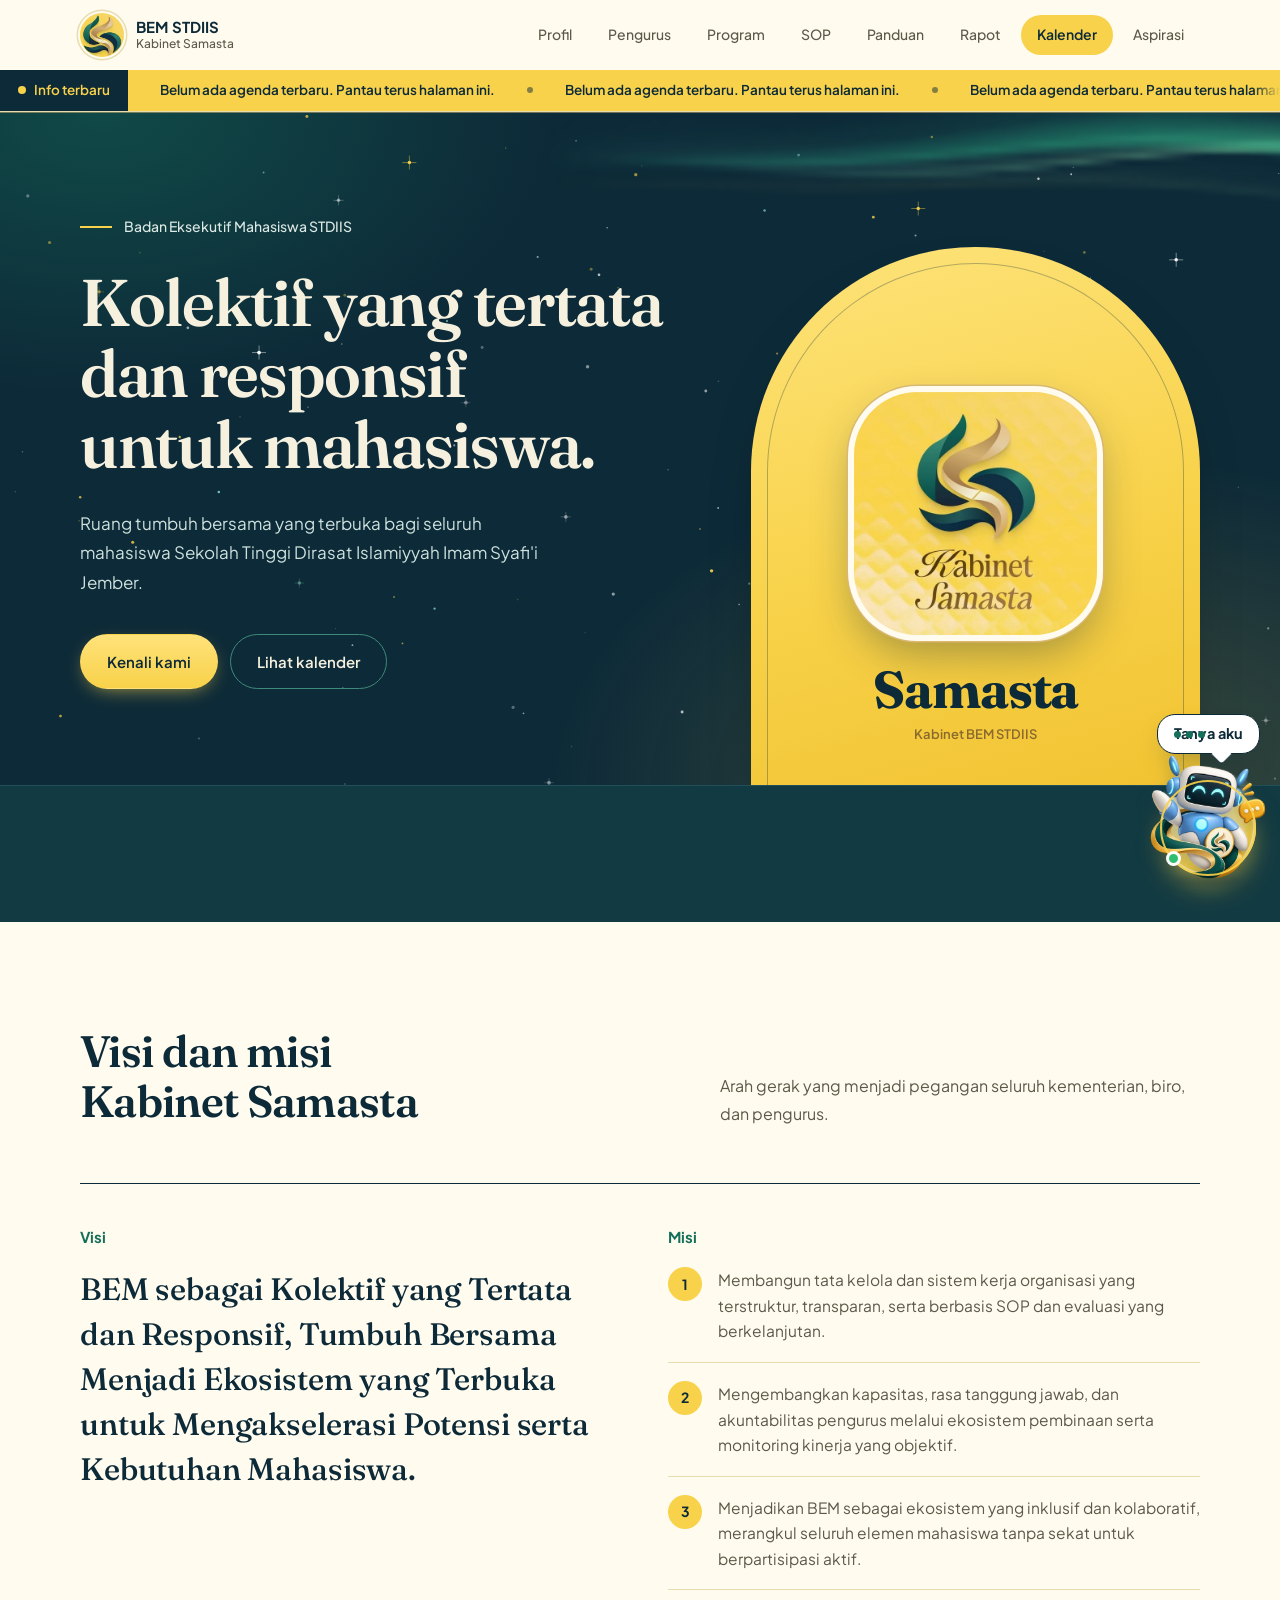
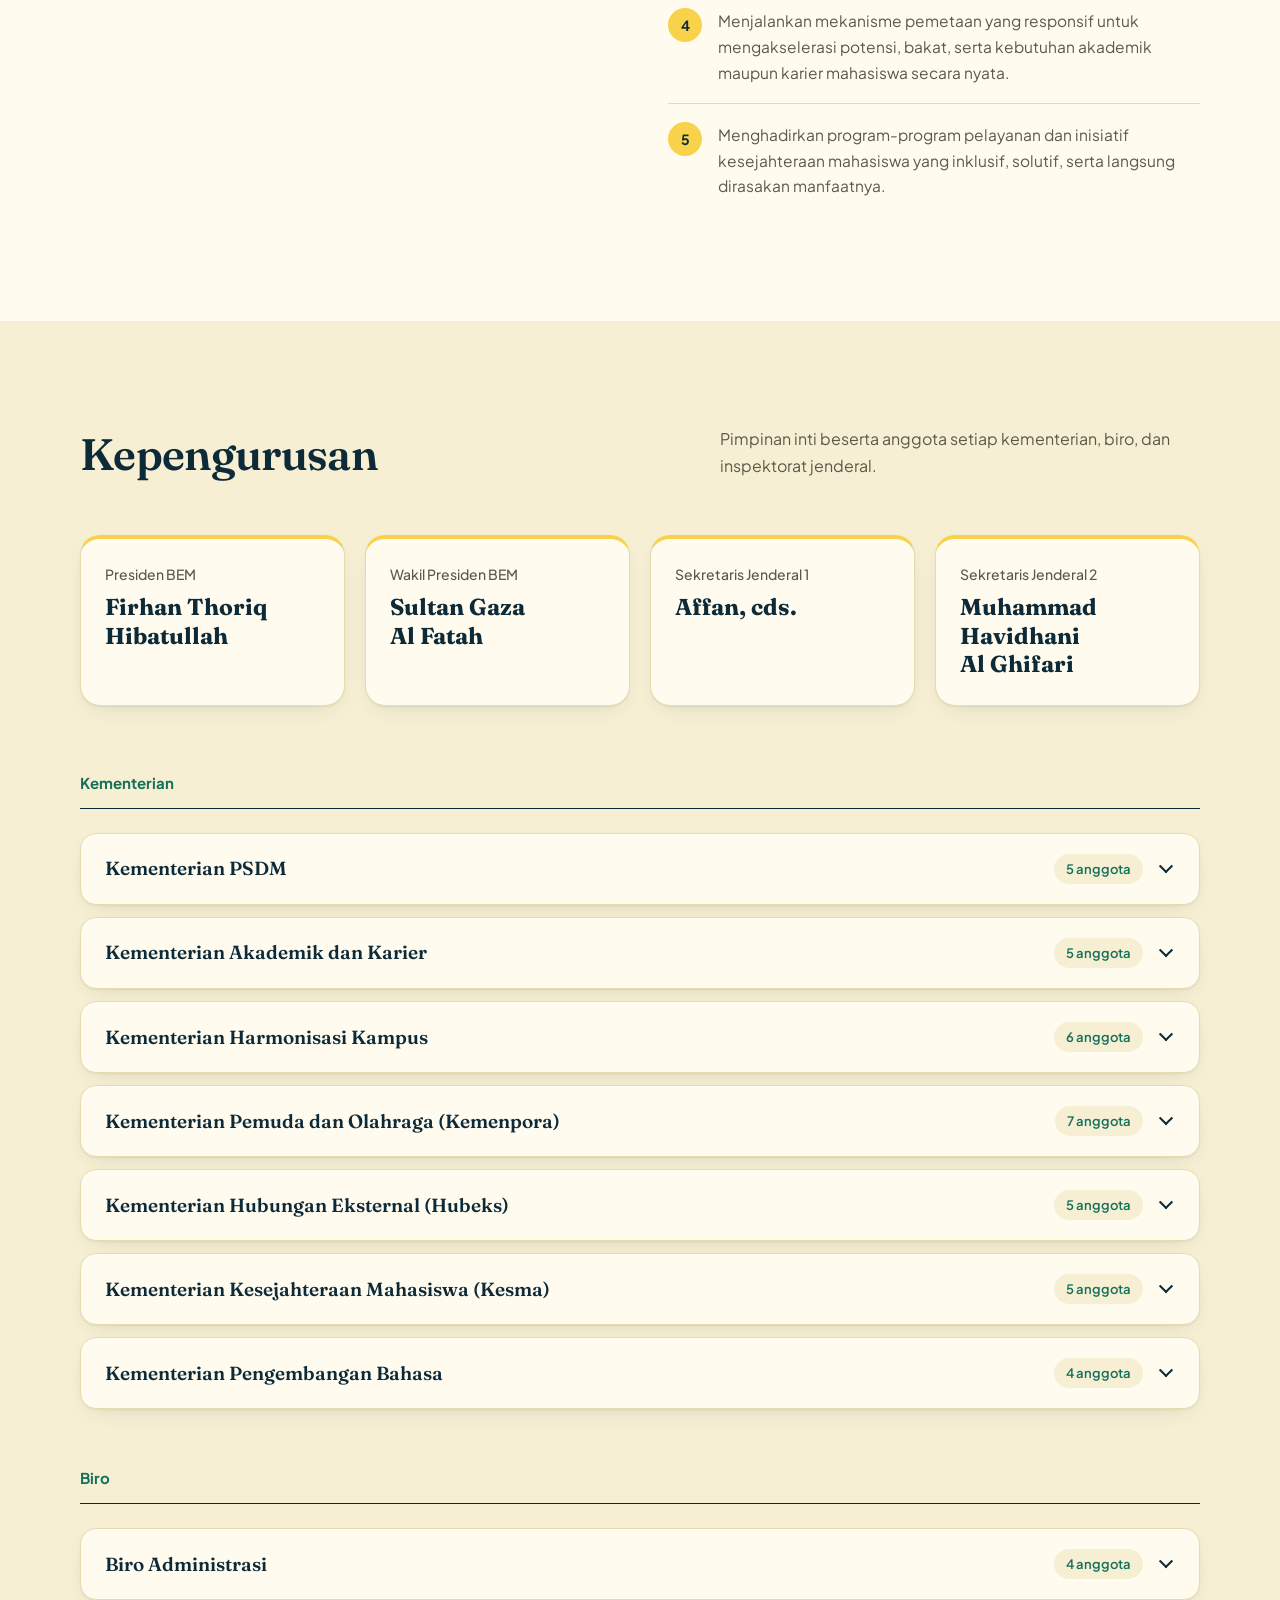
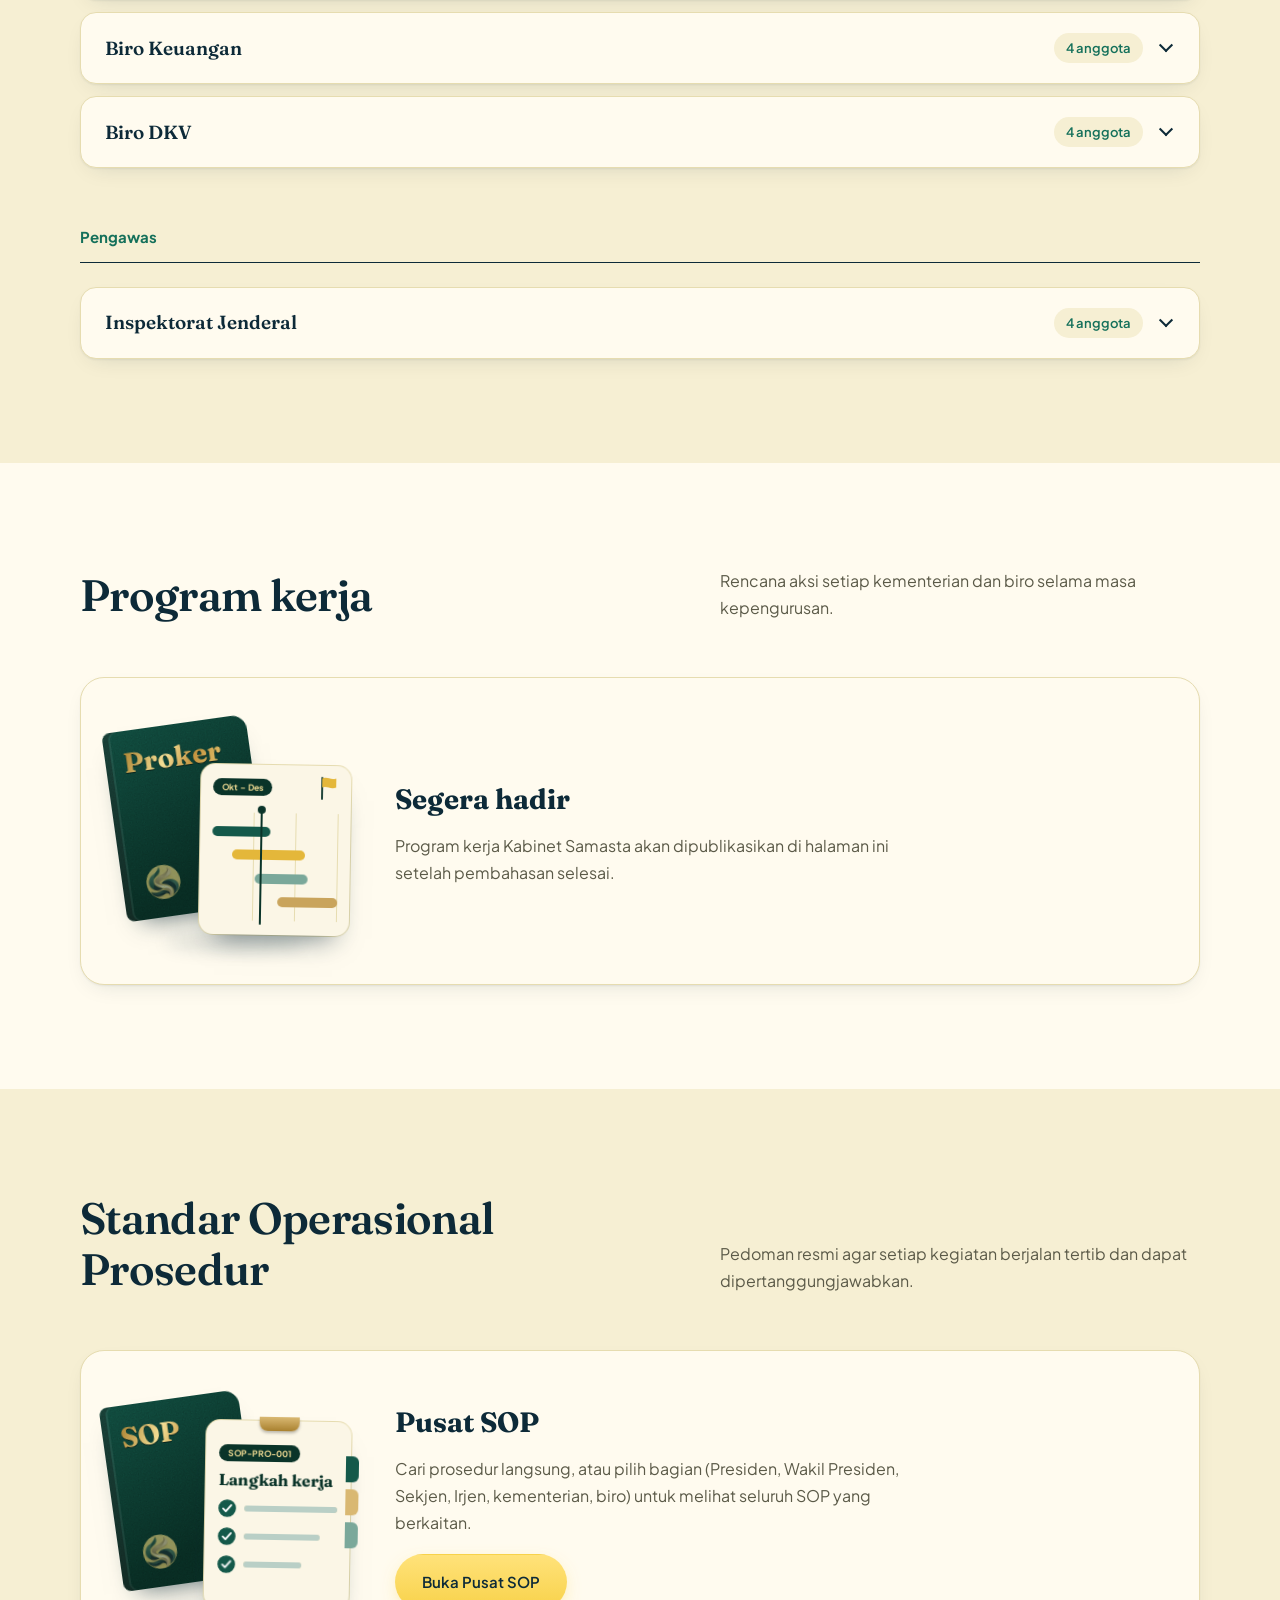
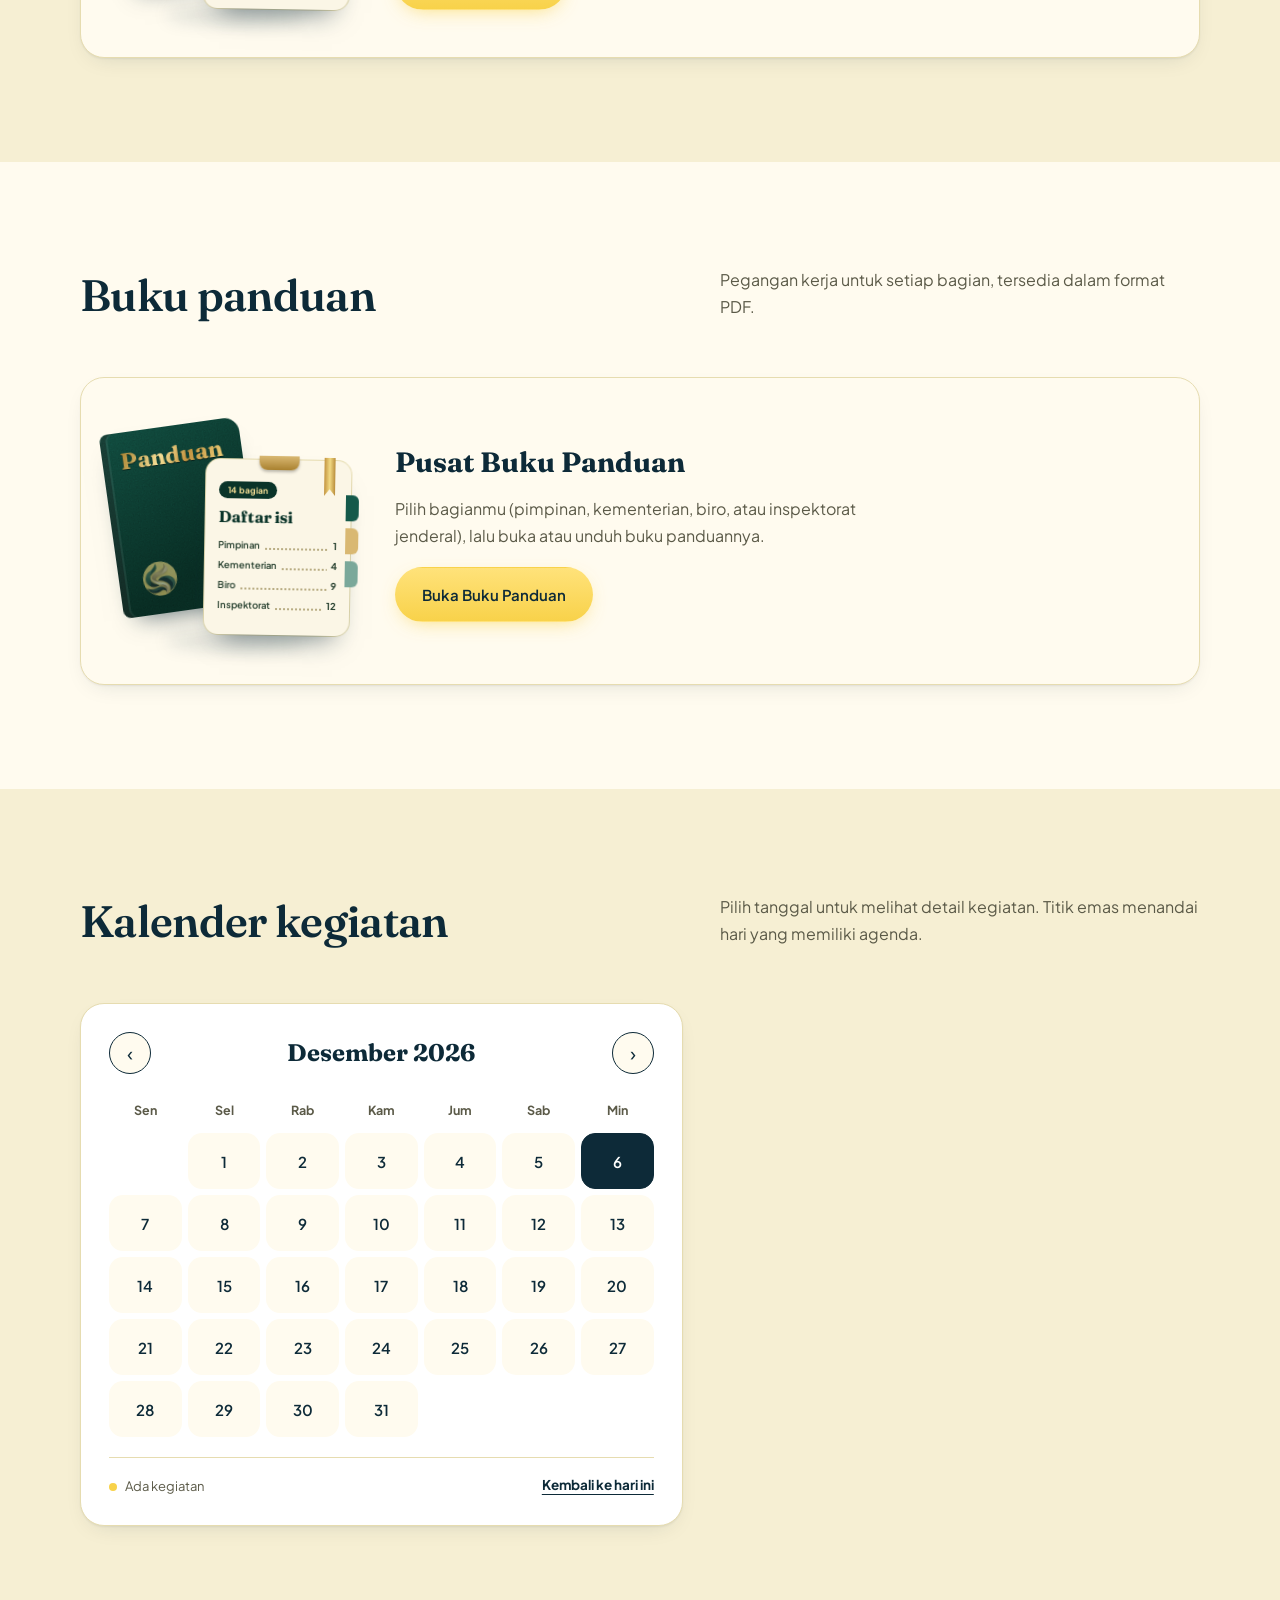
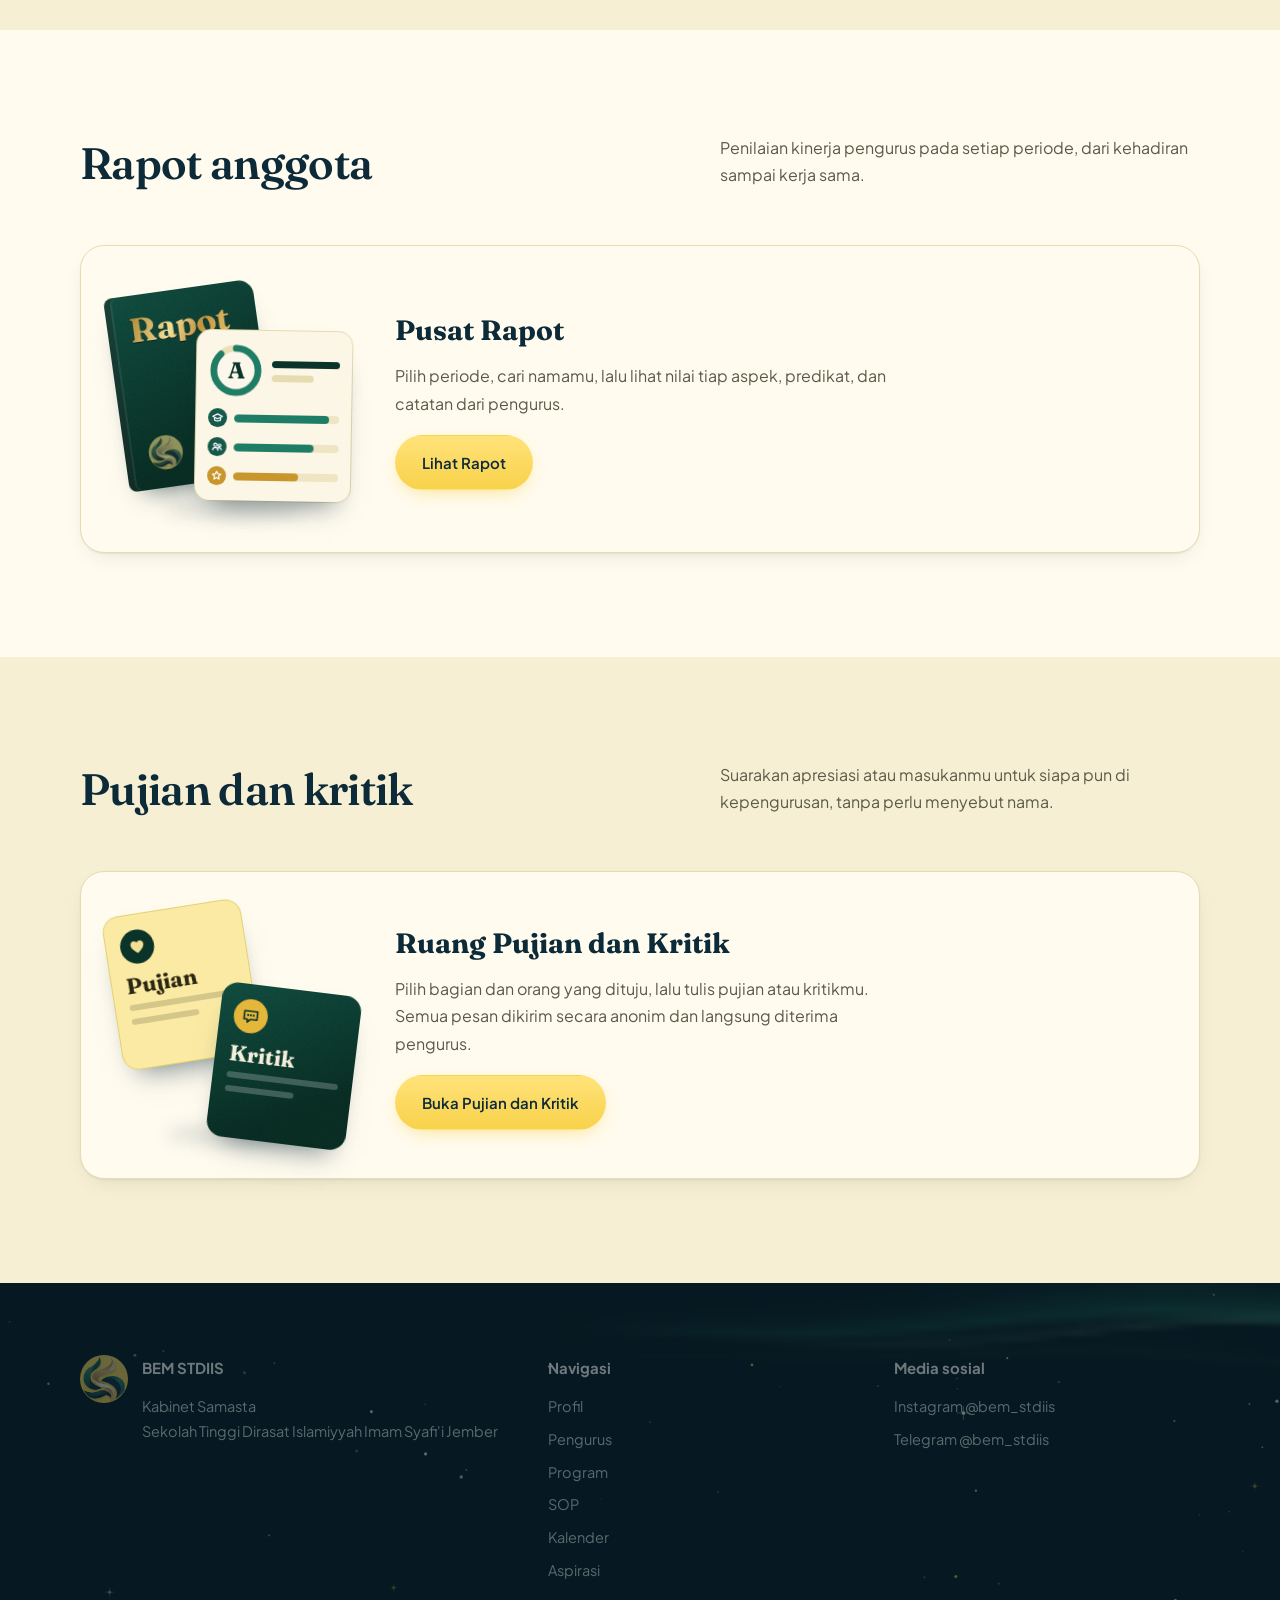
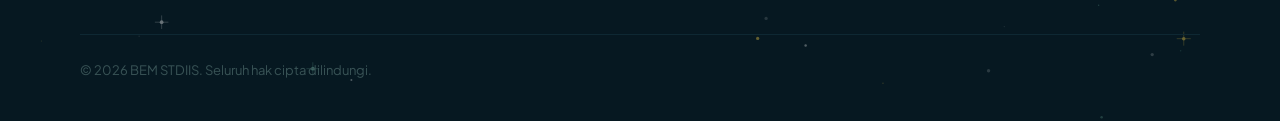
==== index.html @ 4845c519 "Add files via upload" ====
<!DOCTYPE html>
<html lang="id">
<head>
<meta charset="UTF-8">
<meta name="viewport" content="width=device-width, initial-scale=1, viewport-fit=cover">
<meta name="theme-color" content="#0d2a38">
<meta name="description" content="Website resmi BEM STDIIS (Sekolah Tinggi Dirasat Islamiyyah Imam Syafi'i Jember), Kabinet Samasta: profil, kepengurusan, program kerja, SOP, dan agenda kegiatan.">
<meta property="og:title" content="BEM STDIIS | Kabinet Samasta">
<meta property="og:description" content="Ruang aspirasi, kolaborasi, dan pengembangan mahasiswa.">
<meta property="og:type" content="website">
<meta property="og:image" content="logo.webp">
<title>BEM STDIIS | Kabinet Samasta</title>
<link rel="icon" type="image/webp" href="[data-uri]">
<link rel="preconnect" href="https://fonts.googleapis.com">
<link rel="preconnect" href="https://fonts.gstatic.com" crossorigin>
<link href="https://fonts.googleapis.com/css2?family=Fraunces:opsz,wght@9..144,500;9..144,600;9..144,700&family=Plus+Jakarta+Sans:wght@400;500;600;700&display=swap" rel="stylesheet">

<style>
:root{
  /* Logo Kabinet Samasta (tertanam langsung, tidak perlu file terpisah) */
  --logo:url("[data-uri]");
  --logo-mark:url("[data-uri]");
  --emerald:#14705a;--emerald-2:#1c5a4c;--champagne:#d9b872;--bronze:#8a6a2f;
  --glow:248,210,74;
  --ink:#0d2a38;--ink-2:#123a42;--indigo:#14705a;
  --paper:#fffbef;--sand:#f6efd3;--gold:#f8d24a;--gold-soft:#ffe27a;
  --muted:#5b5a48;--line:#e6dcb0;
  --serif:"Fraunces",Georgia,"Times New Roman",serif;
  --sans:"Plus Jakarta Sans",system-ui,-apple-system,"Segoe UI",Roboto,Arial,sans-serif;
  --arch:999px 999px 0 0;
  --r:20px;
  --shadow:0 1px 2px rgba(13,42,56,.06),0 8px 24px -12px rgba(13,42,56,.18);
  --ease:cubic-bezier(.2,.7,.2,1);
}
*{box-sizing:border-box;margin:0;padding:0}
html{scroll-padding-top:128px;-webkit-text-size-adjust:100%}
body{overflow-x:clip;font-family:var(--sans);color:var(--ink);background:var(--paper);line-height:1.7;font-size:16px;-webkit-font-smoothing:antialiased;text-rendering:optimizeLegibility}
a{color:inherit;text-decoration:none}
ul,ol{list-style:none}
button{font-family:inherit}
:focus-visible{outline:3px solid var(--gold);outline-offset:3px;border-radius:6px}
::selection{background:var(--gold);color:var(--ink)}
.wrap{width:min(1120px,calc(100% - 40px));margin-inline:auto}
.skip{position:absolute;left:16px;top:-60px;z-index:100;background:var(--ink);color:#fff;padding:10px 18px;border-radius:999px;font-weight:600;font-size:14px;transition:top .2s}
.skip:focus{top:12px}

/* ---------- Header ---------- */
.site-header{position:sticky;top:0;z-index:50;box-shadow:0 1px 0 rgba(217,184,114,.5);background:rgba(255,251,239,.9);-webkit-backdrop-filter:blur(12px);backdrop-filter:blur(12px);border-bottom:1px solid var(--line)}
.bar{display:flex;align-items:center;justify-content:space-between;height:70px;gap:20px}
.brand{display:flex;align-items:center;gap:12px}
.brand-mark{width:44px;height:44px;background:var(--logo-mark) center/cover,var(--gold);border-radius:50%;flex-shrink:0;box-shadow:0 0 0 2px var(--paper),0 0 0 3.5px var(--line)}
.brand b{display:block;font-size:15px;line-height:1.2;letter-spacing:.01em}
.brand small{display:block;font-size:12px;font-weight:500;color:var(--muted);line-height:1.3}
.nav{display:flex;gap:4px;font-size:14px;font-weight:500}
.nav a{padding:8px 16px;border-radius:999px;color:var(--muted);transition:background .2s,color .2s}
.nav a:hover{color:var(--ink);background:var(--sand)}
.nav a.active{color:var(--ink);background:var(--gold);font-weight:600}
.menu-btn{display:none;background:none;border:1px solid var(--line);border-radius:12px;width:44px;height:44px;cursor:pointer;color:var(--ink)}
.menu-btn span,.menu-btn span::before,.menu-btn span::after{display:block;width:18px;height:2px;background:currentColor;margin:auto;position:relative;border-radius:2px}
.menu-btn span::before,.menu-btn span::after{content:"";position:absolute;left:0}
.menu-btn span::before{top:-6px}.menu-btn span::after{top:6px}

/* Ticker */
.ticker{display:flex;background:var(--gold);color:var(--ink);font-size:13.5px;font-weight:600}
.ticker-label{background:var(--ink);color:var(--gold);padding:9px 18px;flex-shrink:0;position:relative;z-index:1;display:flex;align-items:center;gap:8px}
.ticker-label::before{content:"";width:8px;height:8px;border-radius:50%;background:var(--gold);animation:pulse 1.8s ease-in-out infinite}
.ticker-view{flex:1;overflow:hidden;-webkit-mask-image:linear-gradient(90deg,transparent,#000 28px,#000 calc(100% - 28px),transparent);mask-image:linear-gradient(90deg,transparent,#000 28px,#000 calc(100% - 28px),transparent)}
.ticker-track{display:inline-flex;white-space:nowrap;animation:marq 40s linear infinite;will-change:transform}
.ticker:hover .ticker-track,.ticker:focus-within .ticker-track{animation-play-state:paused}
.ticker-item{background:none;border:0;font:inherit;color:inherit;cursor:pointer;padding:9px 0 9px 32px;display:inline-flex;align-items:center}
.ticker-item::after{content:"";width:6px;height:6px;border-radius:50%;background:var(--ink);margin-left:32px;opacity:.5}
.ticker-item:hover{text-decoration:underline;text-underline-offset:3px}
@keyframes marq{to{transform:translateX(-50%)}}
@keyframes pulse{50%{transform:scale(1.7);opacity:.35}}

/* ---------- Hero ---------- */
.hero{position:relative;background:var(--ink);color:#f6f1de;overflow:hidden;isolation:isolate}
.hero::before{content:"";position:absolute;inset:0;z-index:-1;background:
  radial-gradient(60% 70% at 85% 100%,rgba(248,210,74,.20),transparent 70%),
  radial-gradient(50% 60% at 8% 0%,rgba(20,112,90,.45),transparent 70%)}
.hero-grid{display:grid;grid-template-columns:1.15fr .85fr;gap:64px;align-items:end;padding:96px 0 0}
.hero-copy{padding-bottom:96px}
.hero-tag{display:inline-flex;align-items:center;gap:12px;font-size:14px;font-weight:500;color:#dbe8e4;margin-bottom:28px}
.hero-tag::before{content:"";width:32px;height:2px;background:var(--gold)}
h1{font-family:var(--serif);font-weight:600;font-size:clamp(38px,5.6vw,66px);line-height:1.08;letter-spacing:-.02em;text-wrap:balance}
.lead{margin:28px 0 36px;max-width:480px;color:#cde0dc;font-size:17px;line-height:1.75}
.actions{display:flex;gap:12px;flex-wrap:wrap}
.btn{display:inline-flex;align-items:center;justify-content:center;gap:8px;padding:14px 26px;border-radius:999px;font-weight:600;font-size:15px;border:1.5px solid transparent;transition:transform .2s,background .2s,border-color .2s,color .2s}
.btn-gold{background:linear-gradient(180deg,#ffe27a,#f8d24a);color:var(--ink);box-shadow:0 6px 20px -8px rgba(var(--glow),.8)}
.btn-gold:hover{background:var(--gold-soft);transform:translateY(-2px);box-shadow:0 10px 26px -6px rgba(var(--glow),.9)}
.btn-line{border-color:#3f8a7a;color:#f6f1de}
.btn-line:hover{border-color:var(--gold);color:var(--gold);box-shadow:0 0 18px -4px rgba(var(--glow),.55)}
.arch{position:relative;background:linear-gradient(165deg,#fde37a 0%,#f8d24a 55%,#f1c332 100%);color:var(--ink);border-radius:var(--arch);aspect-ratio:5/6;display:flex;flex-direction:column;justify-content:flex-end;align-items:center;text-align:center;padding:0 28px 40px;box-shadow:0 30px 60px -30px rgba(0,0,0,.5)}
.arch::before{content:"";position:absolute;inset:16px 16px 0;border:1.5px solid rgba(13,42,56,.3);border-bottom:0;border-radius:var(--arch);pointer-events:none}
.logo-stage{position:relative;width:62%;aspect-ratio:1;margin-bottom:28px}
.arch-logo{position:relative;z-index:1;width:100%;height:100%;border-radius:26%;background:var(--logo) center/cover,var(--gold);box-shadow:0 0 0 6px var(--paper),0 0 0 7.5px var(--champagne),0 18px 40px rgba(13,42,56,.35)}
/* Cahaya dari belakang logo: hanya memudar masuk, tanpa gerakan */
.logo-glow{position:absolute;inset:-32%;z-index:0;pointer-events:none;border-radius:50%;opacity:0;transition:opacity 1.8s ease;
  background:radial-gradient(circle at 50% 50%,rgba(255,255,255,.96) 0%,rgba(255,249,214,.82) 24%,rgba(var(--glow),.5) 44%,rgba(var(--glow),.16) 58%,rgba(var(--glow),0) 70%)}
.arch.glow-on .logo-glow{opacity:1;animation:glowbreath 6s ease-in-out 1.8s infinite alternate}
@keyframes glowbreath{from{opacity:1}to{opacity:.7}}
.arch-title{font-family:var(--serif);font-weight:700;font-size:clamp(34px,4.4vw,52px);line-height:1;letter-spacing:-.02em}
.arch-sub{font-size:13px;font-weight:600;margin-top:8px;color:var(--bronze)}
.hero-grid>*{animation:rise .9s var(--ease) both}
.hero-grid>.arch{animation-delay:.15s}
@keyframes rise{from{opacity:0;transform:translateY(24px)}to{opacity:1;transform:none}}

/* Statistik */
.stats{background:var(--ink-2);color:#f6f1de;border-top:1px solid #21505a}
.stats ul{display:grid;grid-template-columns:repeat(4,minmax(0,1fr))}
.stats li{padding:30px 16px;border-left:1px solid #21505a;display:flex;flex-direction:column;align-items:center;justify-content:center;text-align:center;gap:4px}
.stats li:first-child{border-left:0}
.stats b{font-family:var(--serif);font-size:clamp(36px,4.2vw,46px);line-height:1.05;color:var(--gold);font-weight:600;font-variant-numeric:tabular-nums;display:inline-block;text-shadow:0 0 28px rgba(var(--glow),.28)}
.stats b.done{animation:statpop .45s var(--ease)}
@keyframes statpop{40%{transform:scale(1.1)}}
.stats span{font-size:13.5px;color:#a9cbc4;letter-spacing:.01em}

/* ---------- Sections ---------- */
section{padding:104px 0}
.alt{background:var(--sand)}
.sec-head{display:grid;grid-template-columns:minmax(0,1fr) minmax(0,1fr);gap:24px 48px;align-items:end;margin-bottom:56px}
h2{font-family:var(--serif);font-weight:600;font-size:clamp(30px,3.8vw,44px);line-height:1.15;letter-spacing:-.015em;text-wrap:balance}
.sec-head p{color:var(--muted);max-width:480px;justify-self:end}

/* Profil */
.vm{display:grid;grid-template-columns:minmax(0,1fr) minmax(0,1fr);gap:56px;border-top:1.5px solid var(--ink);padding-top:40px}
h3.label{font-size:15px;font-weight:700;color:var(--indigo);margin-bottom:18px}
.visi{font-family:var(--serif);font-weight:500;font-size:clamp(23px,2.7vw,31px);line-height:1.45;letter-spacing:-.005em;text-wrap:pretty}
.misi{counter-reset:m}
.misi li{counter-increment:m;display:grid;grid-template-columns:34px 1fr;gap:16px;padding:18px 0;border-bottom:1px solid var(--line);color:var(--muted);font-size:15.5px;line-height:1.65}
.misi li:first-child{padding-top:0}
.misi li:last-child{border-bottom:0}
.misi li::before{content:counter(m);width:34px;height:34px;border-radius:50%;background:var(--gold);color:var(--ink);font-weight:700;font-size:14px;display:grid;place-items:center}

/* Coming soon */
.soon{display:flex;gap:28px;align-items:center;border:1.5px dashed #d3c68f;border-radius:24px;padding:40px}
.soon i{width:60px;height:74px;background:var(--gold);border-radius:var(--arch);flex-shrink:0;box-shadow:inset 0 0 0 5px rgba(255,255,255,.35)}
.soon h3{font-family:var(--serif);font-size:26px;line-height:1.2;margin-bottom:6px}
.soon p{color:var(--muted);max-width:560px}

/* Pengurus */
.leaders{display:grid;grid-template-columns:repeat(4,minmax(0,1fr));gap:20px;margin-bottom:64px}
.leader{background:var(--paper);border:1px solid var(--line);border-top:4px solid var(--gold);border-radius:var(--r);padding:24px 24px 26px;box-shadow:var(--shadow);min-width:0}
.leader p{color:var(--muted);font-size:14px;font-weight:500;margin-bottom:6px}
.leader h4{font-family:var(--serif);font-size:23px;line-height:1.25;overflow-wrap:anywhere;text-wrap:balance}
.org-title{font-size:15px;font-weight:700;color:var(--indigo);padding-bottom:12px;border-bottom:1.5px solid var(--ink);margin-bottom:24px}
.org-title:not(:first-child){margin-top:56px}
.units{display:flex;flex-direction:column;gap:12px}
.unit{background:var(--paper);border:1px solid var(--line);border-radius:16px;box-shadow:var(--shadow);transition:border-color .2s}
.unit[open]{border-color:var(--ink)}
.unit summary{display:flex;align-items:center;gap:16px;padding:20px 24px;cursor:pointer;list-style:none;border-radius:16px}
.unit summary::-webkit-details-marker{display:none}
.unit summary:hover{background:rgba(248,210,74,.12)}
.unit summary:focus-visible{outline-offset:-3px}
.u-name{flex:1;min-width:0;font-family:var(--serif);font-size:19px;line-height:1.3;font-weight:600}
.unit-meta{font-size:13px;color:var(--indigo);font-weight:600;white-space:nowrap;background:var(--sand);padding:4px 12px;border-radius:999px}
.chev{width:10px;height:10px;border-right:2px solid var(--ink);border-bottom:2px solid var(--ink);transform:rotate(45deg) translate(-2px,-2px);transition:transform .25s var(--ease);flex-shrink:0;margin:0 4px 0 2px}
.unit[open] .chev{transform:rotate(-135deg) translate(-2px,-2px)}
.u-body{padding:4px 24px 22px;border-top:1px solid var(--line);margin:0 24px;padding-left:0;padding-right:0}
.u-body ol{counter-reset:u;display:grid;grid-template-columns:repeat(2,minmax(0,1fr));column-gap:32px}
.u-body li{counter-increment:u;display:grid;grid-template-columns:28px minmax(0,1fr);gap:8px;padding:11px 0;border-bottom:1px solid var(--line);font-size:15px;line-height:1.5}
.u-body li::before{content:counter(u);color:var(--muted);font-size:13px;font-variant-numeric:tabular-nums}

/* SOP (siap dipakai nanti) */
.doc{display:grid;grid-template-columns:auto 1fr auto;gap:22px;align-items:center;padding:22px 0;border-bottom:1px solid var(--line)}
.doc-ico{width:44px;height:52px;background:var(--paper);border:1.5px solid var(--ink);border-radius:6px;display:grid;place-items:end center;padding-bottom:6px;font-size:11px;font-weight:700;position:relative}
.doc-ico::after{content:"";position:absolute;top:-1.5px;right:-1.5px;width:14px;height:14px;background:var(--gold);border-left:1.5px solid var(--ink);border-bottom:1.5px solid var(--ink);border-radius:0 6px 0 6px}
.doc h3{font-size:17px;font-weight:700;line-height:1.35}
.doc p{color:var(--muted);font-size:14.5px}
.status{font-size:13px;font-weight:600;padding:8px 16px;border-radius:999px;border:1.5px solid var(--line);color:var(--muted);white-space:nowrap}
a.status{background:var(--ink);border-color:var(--ink);color:#fff;transition:background .2s,color .2s,border-color .2s}
a.status:hover{background:var(--gold);border-color:var(--gold);color:var(--ink)}

/* Kalender */
.cal-wrap{display:grid;grid-template-columns:minmax(0,1.1fr) minmax(0,.9fr);gap:24px;align-items:start}
.cal{background:#fff;border:1px solid var(--line);border-radius:24px;padding:28px;box-shadow:var(--shadow)}
.cal-head{display:flex;align-items:center;justify-content:space-between;margin-bottom:20px}
.cal-head h3{font-family:var(--serif);font-size:24px}
.cal-nav{width:42px;height:42px;border-radius:50%;border:1.5px solid var(--ink);background:var(--paper);font-size:20px;line-height:1;cursor:pointer;color:var(--ink);transition:background .2s}
.cal-nav:hover{background:var(--gold)}
.cal-grid{display:grid;grid-template-columns:repeat(7,minmax(0,1fr));gap:6px}
.dow{text-align:center;font-size:12.5px;font-weight:700;color:var(--muted);padding:6px 0}
.day{position:relative;min-height:56px;border-radius:14px;border:1.5px solid transparent;background:var(--paper);font:inherit;font-weight:600;font-size:15px;color:var(--ink);cursor:pointer;transition:background .2s,border-color .2s,color .2s}
.day:hover{background:var(--sand)}
.day:focus-visible{outline-offset:1px}
.day.today{border-color:var(--ink)}
.day.sel{background:var(--ink);color:#fff}
.day.has::after{content:"";position:absolute;bottom:8px;left:50%;width:7px;height:7px;margin-left:-3.5px;border-radius:50%;background:var(--gold)}
.cal-foot{display:flex;justify-content:space-between;align-items:center;gap:12px;flex-wrap:wrap;margin-top:20px;padding-top:16px;border-top:1px solid var(--line);font-size:13px;color:var(--muted)}
.cal-foot i{display:inline-block;width:8px;height:8px;border-radius:50%;background:var(--gold);margin-right:8px}
.link-btn{background:none;border:0;font:inherit;font-weight:700;font-size:13.5px;color:var(--ink);text-decoration:underline;text-underline-offset:4px;cursor:pointer}
.panel{background:var(--ink);color:#f6f1de;border-radius:24px;padding:32px;position:sticky;top:140px}
.panel-date{font-size:14px;color:var(--gold);font-weight:600;margin-bottom:20px}
.ev{padding:20px 0;border-top:1px solid #21505a}
.ev:first-child{border-top:0;padding-top:0}
.ev h4{font-family:var(--serif);font-size:22px;line-height:1.3;margin-bottom:10px;text-wrap:balance}
.badge{display:inline-block;background:var(--gold);color:var(--ink);font-size:12px;font-weight:700;padding:2px 12px;border-radius:999px;margin-bottom:12px}
.ev dl{display:grid;grid-template-columns:auto 1fr;gap:2px 16px;font-size:14px;color:#dbe8e4;margin-bottom:10px}
.ev dt{color:#8fb8b0}
.ev p{font-size:14.5px;color:#cde0dc}
.empty{color:#cde0dc;font-size:15px}
.empty .link-btn{color:var(--gold);display:block;margin-top:14px;text-align:left}

/* Footer */
footer{background:#071b24;color:#cde0dc;padding:72px 0 32px}
.foot{display:grid;grid-template-columns:1.4fr 1fr 1fr;gap:40px;padding-bottom:44px;border-bottom:1px solid #1a4150}
.foot-brand{display:flex;gap:14px;align-items:flex-start}
.foot-brand .brand-mark{width:48px;height:48px;box-shadow:none}
footer h4{color:#fff;font-size:15px;margin-bottom:14px}
footer p,footer li{font-size:14.5px;margin-bottom:8px}
footer a{transition:color .2s}
footer a:hover{color:var(--gold)}
.copy{padding-top:24px;font-size:13px;color:#7fa5a0}

/* Interaksi klik */
@keyframes bounce{0%{transform:scale(1)}28%{transform:scale(.9)}58%{transform:scale(1.06)}78%{transform:scale(.98)}100%{transform:scale(1)}}
.pop{animation:bounce .45s cubic-bezier(.34,1.56,.64,1)}
.btn:active,.cal-nav:active,.day:active{transform:scale(.93)}


/* ---------- Efek cahaya: hanya di sekeliling tombol yang diklik ---------- */
.btn,.nav a,.cal-nav,.ticker-item,.menu-btn,a.status,.brand,.link-btn,.day,.unit summary,.chip,.sp-card,.sp-back,.sp-toc a,.sp-pn a{position:relative;-webkit-tap-highlight-color:transparent}
.lit{animation:halo .8s ease-out}
@keyframes halo{0%{box-shadow:0 0 0 0 rgba(var(--glow),.85),0 0 0 0 rgba(var(--glow),.5)}
  40%{box-shadow:0 0 0 5px rgba(var(--glow),.55),0 0 30px 8px rgba(var(--glow),.6)}
  100%{box-shadow:0 0 0 12px rgba(var(--glow),0),0 0 50px 20px rgba(var(--glow),0)}}
/* ===== Pusat SOP ===== */
:root{color-scheme:light;box-sizing:border-box;padding-top:env(safe-area-inset-top,0px);padding-bottom:env(safe-area-inset-bottom,0px)}
#home[hidden],#sop-app[hidden],.sp-hide{display:none}
.sp-teaser{flex-wrap:wrap}.sp-teaser>div{flex:1;min-width:240px}
.sp-top{background:var(--sand);padding:40px 0 22px;border-bottom:1px solid var(--line)}
.sp-crumb{font-size:13.5px;color:var(--muted);margin-bottom:16px}.sp-crumb a{text-decoration:underline;text-underline-offset:3px}
.sp-top h1{font-size:clamp(32px,4.4vw,48px)}.sp-lead{color:var(--muted);max-width:560px;margin:10px 0 22px}
.sp-search{display:flex;align-items:center;gap:12px;background:#fff;border:1.5px solid var(--ink);border-radius:999px;padding:0 20px;max-width:640px;box-shadow:var(--shadow);transition:box-shadow .2s}
.sp-search:focus-within{box-shadow:0 0 0 4px rgba(var(--glow),.5)}
.sp-search input{flex:1;min-width:0;border:0;background:none;font:inherit;font-size:16px;padding:15px 0;color:var(--ink);outline:0}
.sp-abbr{font-size:13px;color:var(--muted);margin-top:12px}
.sp-chips{display:flex;align-items:center;gap:8px;overflow-x:auto;padding:20px 20px 8px;margin:0 -20px;scroll-snap-type:x proximity;scrollbar-width:thin;-webkit-mask-image:linear-gradient(90deg,transparent,#000 20px,#000 calc(100% - 28px),transparent);mask-image:linear-gradient(90deg,transparent,#000 20px,#000 calc(100% - 28px),transparent)}
.sp-gl{flex:none;font-size:12.5px;font-weight:700;color:var(--indigo);padding-left:14px;margin-left:6px;border-left:2px solid var(--gold);white-space:nowrap}
.chip{flex:none;scroll-snap-align:center;display:inline-flex;align-items:center;gap:8px;border:1.5px solid var(--line);background:var(--paper);border-radius:999px;padding:9px 16px;font:600 14px var(--sans);color:var(--ink);cursor:pointer;white-space:nowrap;transition:background .2s,border-color .2s,color .2s}
.chip small{font-weight:500;font-size:12.5px;color:var(--muted)}.chip em{font-style:normal;font-size:12px;background:var(--sand);border-radius:999px;padding:1px 8px;color:var(--indigo)}
.chip:hover{border-color:var(--ink)}.chip[aria-pressed=true]{background:var(--ink);border-color:var(--ink);color:#fff}
.chip[aria-pressed=true] small{color:#cde0dc}.chip[aria-pressed=true] em{background:var(--gold);color:var(--ink)}
.sp-res{padding:32px 0 96px}.sp-bar{display:flex;justify-content:space-between;align-items:baseline;gap:16px;border-bottom:1.5px solid var(--ink);padding-bottom:12px}
.sp-bar h2{font-size:clamp(22px,3vw,30px)}.sp-bar span{font-size:14px;color:var(--muted);white-space:nowrap}
.sp-gh{font:700 15px var(--sans);color:var(--indigo);margin:30px 0 0}.sp-gh small{font-weight:500;color:var(--muted)}
.sp-cards{display:grid;grid-template-columns:repeat(auto-fill,minmax(300px,1fr));gap:14px;margin-top:14px}
.sp-card{display:flex;flex-direction:column;gap:6px;background:var(--paper);border:1px solid var(--line);border-left:4px solid var(--gold);border-radius:16px;padding:18px 20px;box-shadow:var(--shadow);transition:border-color .2s,transform .2s}
.sp-card:hover{border-color:var(--ink);transform:translateY(-2px)}.sp-code{font-size:12.5px;font-weight:700;color:var(--bronze);letter-spacing:.02em}
.sp-card b{font-family:var(--serif);font-size:18px;line-height:1.3}
.sp-card p{font-size:14px;color:var(--muted);line-height:1.55;display:-webkit-box;-webkit-line-clamp:3;-webkit-box-orient:vertical;overflow:hidden}
.sp-tags{display:flex;gap:6px;flex-wrap:wrap;margin-top:auto;padding-top:6px}.sp-tags i{font-style:normal;font-size:12px;font-weight:600;background:var(--sand);color:var(--indigo);border-radius:999px;padding:2px 10px}
mark{background:var(--gold-soft);color:inherit;border-radius:3px}.sp-empty{padding:48px 0;color:var(--muted)}.sp-empty .link-btn{display:block;margin-top:12px}
.sp-doc{padding:28px 0 96px}.sp-back{display:inline-flex;gap:8px;font-weight:600;font-size:14.5px;margin-bottom:20px;padding:8px 18px;border:1.5px solid var(--line);border-radius:999px;background:var(--paper);transition:background .2s}.sp-back:hover{background:var(--gold)}
.sp-dh{background:var(--ink);color:#f6f1de;border-radius:24px;padding:36px;position:relative;overflow:hidden;isolation:isolate}
.sp-dh::before{content:"";position:absolute;z-index:-1;right:-70px;top:-70px;width:260px;height:260px;border-radius:50%;background:radial-gradient(circle,rgba(var(--glow),.28),transparent 70%)}
.sp-dh .sp-code{display:inline-block;background:var(--gold);color:var(--ink);border-radius:999px;padding:3px 14px;font-size:13px}
.sp-dh h2{color:#fff;margin:14px 0 18px;max-width:780px}.sp-meta{display:flex;flex-wrap:wrap;gap:8px}
.sp-meta span,.sp-meta a{font-size:13px;border:1px solid #3f8a7a;border-radius:999px;padding:4px 14px;color:#dbe8e4}.sp-meta a:hover{border-color:var(--gold);color:var(--gold)}.sp-meta b{color:var(--gold);font-weight:600}
.sp-goal{margin-top:20px;max-width:760px;color:#cde0dc;font-size:15.5px}
.sp-layout{display:grid;grid-template-columns:236px minmax(0,1fr);gap:48px;margin-top:40px;align-items:start}
.sp-toc{position:sticky;top:150px;max-height:calc(100vh - 170px);overflow:auto;font-size:14px}
.sp-toc h4{font-size:13px;color:var(--indigo);margin:14px 12px 4px}.sp-toc h4:first-child{margin-top:0}
.sp-toc a{display:flex;gap:10px;padding:7px 12px;border-radius:10px;color:var(--muted);line-height:1.4}.sp-toc a b{width:22px;flex:none;color:var(--bronze)}
.sp-toc a:hover{background:var(--sand);color:var(--ink)}.sp-toc a.on{background:var(--gold);color:var(--ink);font-weight:600}.sp-toc a.on b{color:var(--ink)}
.sp-sec{padding:0 0 36px;margin-bottom:36px;border-bottom:1px solid var(--line);scroll-margin-top:140px}
.sp-sec h3{display:flex;gap:14px;align-items:center;font-family:var(--serif);font-size:24px;line-height:1.25;margin-bottom:16px}
.sp-sec h3 b{flex:none;min-width:36px;height:36px;border-radius:50%;background:var(--gold);display:grid;place-items:center;font:700 14px var(--sans)}
.sp-sec p{margin-bottom:12px;max-width:72ch}
.sp-ul li{position:relative;padding:8px 0 8px 24px;border-bottom:1px dashed var(--line);font-size:15.5px}
.sp-ul li::before{content:"";position:absolute;left:3px;top:17px;width:8px;height:8px;border-radius:50%;background:var(--gold)}
.sp-ul.warn li::before{background:var(--bronze)}.sp-ul.ok li::before{background:none;border:solid var(--emerald);border-width:0 2px 2px 0;border-radius:0;width:6px;height:11px;top:10px;left:4px;transform:rotate(45deg)}
.sp-note{background:var(--sand);border-left:4px solid var(--gold);border-radius:0 12px 12px 0;padding:12px 16px;font-size:14.5px}
.sp-tw{overflow-x:auto;border:1px solid var(--line);border-radius:14px;margin:12px 0;background:#fff}.sp-tw table{border-collapse:collapse;width:100%;min-width:520px;font-size:14.5px}
.sp-tw th{background:var(--ink);color:#fff;text-align:left;padding:10px 14px;font-weight:600;font-size:13.5px}.sp-tw td{padding:10px 14px;border-top:1px solid var(--line);vertical-align:top;line-height:1.55}.sp-tw td:first-child{font-weight:600}
.raci{display:inline-grid;place-items:center;width:28px;height:28px;border-radius:50%;font-weight:700;font-size:13px;background:var(--sand)}.raci-A{background:var(--ink);color:#fff}.raci-R{background:var(--gold)}.raci-C{background:#cfe6dd;color:var(--emerald-2)}
.sp-steps li{display:grid;grid-template-columns:40px minmax(0,1fr);gap:18px;padding-bottom:20px;position:relative}
.sp-steps li::after{content:"";position:absolute;left:19px;top:42px;bottom:2px;width:2px;background:var(--line)}.sp-steps li:last-child::after{display:none}
.sp-sn{width:40px;height:40px;border-radius:50%;background:var(--ink);color:var(--gold);display:grid;place-items:center;font:700 15px var(--serif)}
.sp-sc{background:var(--paper);border:1px solid var(--line);border-radius:16px;padding:16px 20px;box-shadow:var(--shadow)}.sp-sc h4{font-family:var(--serif);font-size:18px;line-height:1.3;margin-bottom:4px}.sp-sc p{font-size:15px;color:var(--muted);margin:0 0 12px}
.sp-sc dl{display:grid;grid-template-columns:repeat(2,minmax(0,1fr));gap:10px 20px;font-size:13.5px}.sp-sc dt{color:var(--bronze);font-weight:700;font-size:12.5px}.sp-sc dd{margin:0}
.sp-def>div{display:grid;grid-template-columns:minmax(0,220px) minmax(0,1fr);gap:16px;padding:12px 0;border-bottom:1px dashed var(--line)}.sp-def dt{font-weight:700}.sp-def dd{margin:0;color:var(--muted)}
.sp-flow{display:flex;flex-wrap:wrap;gap:8px 6px;align-items:center}.sp-flow span{background:var(--sand);border:1px solid var(--line);border-radius:999px;padding:6px 14px;font-size:14px;font-weight:600}.sp-flow i{font-style:normal;color:var(--bronze);font-weight:700}
.sp-ck{display:flex;gap:12px;align-items:flex-start;padding:10px 0;border-bottom:1px dashed var(--line);cursor:pointer;font-size:15px}.sp-ck input{width:20px;height:20px;accent-color:var(--emerald);margin-top:3px;flex:none}.sp-ck input:checked+span{color:var(--muted);text-decoration:line-through}
.sp-pn{display:grid;grid-template-columns:1fr 1fr;gap:14px}.sp-pn a{border:1px solid var(--line);border-radius:16px;padding:16px 20px;background:var(--paper);transition:border-color .2s}.sp-pn a:hover{border-color:var(--ink)}.sp-pn a:last-child{text-align:right}.sp-pn small{display:block;color:var(--muted);font-size:12.5px}.sp-pn b{font-family:var(--serif);font-size:16px;line-height:1.3}
abbr{text-decoration:underline dotted;text-underline-offset:3px;cursor:help}.sp-x{color:var(--emerald);font-weight:600;text-decoration:underline;text-underline-offset:3px}
@media (max-width:900px){.sp-layout{grid-template-columns:minmax(0,1fr);gap:24px}.sp-toc{position:static;display:flex;gap:6px;overflow-x:auto;max-height:none}.sp-toc h4{display:none}.sp-toc a{flex:none;white-space:nowrap;border:1px solid var(--line)}.sp-dh{padding:26px}}
@media (max-width:560px){.sp-sc dl,.sp-def>div,.sp-pn{grid-template-columns:minmax(0,1fr)}.sp-def>div{gap:2px}.sp-cards{grid-template-columns:minmax(0,1fr)}.sp-steps li{grid-template-columns:32px minmax(0,1fr);gap:12px}.sp-sn{width:32px;height:32px;font-size:13px}.sp-steps li::after{left:15px;top:34px}.sp-sec h3{font-size:21px}}

.sp-dl{margin-top:22px}.sp-dl svg{flex:none}.sp-dlmsg{margin-top:12px;font-size:14px;color:#ffe27a;max-width:560px}

@media print{.site-header,footer,.sp-top,.sp-back,.sp-toc,.sp-pn{display:none!important}.sp-dh{background:#fff;color:#000;border:1px solid #000}.sp-dh h2,.sp-goal{color:#000}}
/* ---------- Responsive ---------- */
@media (max-width:900px){
  section{padding:72px 0}
  .hero-grid{grid-template-columns:1fr;gap:48px;padding-top:60px}
  .hero-copy{padding-bottom:0}
  .arch{max-width:380px;width:100%;margin-inline:auto}
  .sec-head,.foot,.vm{grid-template-columns:1fr;gap:32px}
  .sec-head{gap:16px;margin-bottom:40px}
  .sec-head p{justify-self:start}
  .leaders{grid-template-columns:repeat(2,minmax(0,1fr))}
  .cal-wrap{grid-template-columns:1fr}
  .panel{position:static}
  .stats ul{grid-template-columns:repeat(2,minmax(0,1fr))}
  .stats li:nth-child(odd){border-left:0}
  .stats li:nth-child(n+3){border-top:1px solid #21505a}
}
@media (max-width:760px){
  .menu-btn{display:block}
  .nav{position:absolute;z-index:5;top:70px;left:0;right:0;box-shadow:0 20px 30px -20px rgba(13,42,56,.25);flex-direction:column;background:var(--paper);padding:12px 20px 20px;border-bottom:1px solid var(--line);display:none}
  .nav.open{display:flex}
  .nav a{padding:12px 14px}
}
@media (max-width:600px){
  .u-body ol{grid-template-columns:minmax(0,1fr)}
  .unit summary{padding:16px 18px;gap:12px}
  .u-name{font-size:17px}
  .u-body{margin:0 18px}
  .soon{flex-direction:column;align-items:flex-start;padding:28px}
  .cal{padding:16px}
  .day{min-height:46px;font-size:14px;border-radius:10px}
  .cal-grid{gap:4px}
  .ticker-label{padding:9px 12px}
  .panel{padding:26px}
}
@media (max-width:560px){
  .doc{grid-template-columns:auto 1fr}
  .doc .status{grid-column:1/-1;justify-self:start}
  .leaders{grid-template-columns:minmax(0,1fr)}
  .unit-meta{font-size:12px;padding:3px 10px}
}
@media (prefers-reduced-motion:reduce){
  html{scroll-behavior:auto}
  *,*::before,*::after{animation:none!important;transition:none!important}
  .ticker-view{overflow-x:auto}
}

/* ===== Buku panduan ===== */
.pd-grid{display:grid;grid-template-columns:repeat(auto-fill,minmax(260px,1fr));gap:14px;margin-bottom:8px}
.pd-card{display:flex;flex-direction:column;gap:14px;background:var(--paper);border:1px solid var(--line);border-radius:18px;padding:20px;box-shadow:var(--shadow);transition:border-color .2s,transform .25s var(--ease)}
.pd-card:hover{border-color:var(--ink);transform:translateY(-3px)}
.pd-top{display:flex;gap:14px;align-items:center}
.pd-ic{flex:none;width:48px;height:48px;border-radius:14px;background:var(--gold);color:var(--ink);display:grid;place-items:center}
.pd-card small{display:block;font-size:12.5px;color:var(--muted);font-weight:600}
.pd-card h4{font-family:var(--serif);font-size:19px;line-height:1.25}
.pd-dl{margin-top:auto;align-self:flex-start;padding:10px 20px;font-size:14.5px;gap:8px}
.pd-msg{font-size:13.5px;color:var(--bronze);line-height:1.5}
/* ===== Animasi scroll ===== */
:root{--rvy:30px}
html[data-dir=up]{--rvy:-30px}
.rv{opacity:0}
.rv.in{animation:rv .75s var(--ease) both;animation-delay:var(--d,0s)}
.rv-z.in{animation-name:rvz}.rv-l.in{animation-name:rvl}.rv-r.in{animation-name:rvr}
@keyframes rv{from{opacity:0;translate:0 var(--rvy)}to{opacity:1;translate:0 0}}
@keyframes rvz{from{opacity:0;scale:.92;translate:0 calc(var(--rvy)*.6)}to{opacity:1;scale:1;translate:0 0}}
@keyframes rvl{from{opacity:0;translate:-38px 0}to{opacity:1;translate:0 0}}
@keyframes rvr{from{opacity:0;translate:38px 0}to{opacity:1;translate:0 0}}
.sp-progress{position:fixed;left:0;top:0;height:3px;width:100%;z-index:100;transform-origin:0 50%;transform:scaleX(var(--p,0));background:linear-gradient(90deg,var(--gold),var(--bronze));pointer-events:none}
.site-header{transition:box-shadow .3s,background .3s}
.site-header.scrolled{box-shadow:0 10px 26px -14px rgba(13,42,56,.38)}
.brand-mark{transition:transform .35s var(--ease)}.site-header.scrolled .brand-mark{transform:scale(.86)}
.arch-title,.arch-sub{position:relative;z-index:1}
.nav a:hover{transform:translateY(-1px)}
@keyframes navin{from{opacity:0;translate:0 -8px}to{opacity:1;translate:0 0}}
@media (max-width:760px){.nav.open a{animation:navin .38s var(--ease) backwards}.nav.open a:nth-child(2){animation-delay:.04s}.nav.open a:nth-child(3){animation-delay:.08s}.nav.open a:nth-child(4){animation-delay:.12s}.nav.open a:nth-child(5){animation-delay:.16s}.nav.open a:nth-child(6){animation-delay:.2s}}
@keyframes viewin{from{opacity:0;translate:0 14px}}
@keyframes pagein{from{opacity:0}}
#sp-listview:not([hidden]),#sp-docview:not([hidden]){animation:pagein .25s var(--ease) backwards}
@media (prefers-reduced-motion:reduce){.rv{opacity:1!important}.sp-progress{display:none}}
@media print{.rv{opacity:1!important}.sp-progress{display:none}}

/* ===== Fokus bagian: bagian lain meredup saat satu bagian sedang dibaca ===== */
:root{--dim:.58;--dim-rgb:6,24,32;--dim-t:.7s}
#home>section,#home>.stats,footer{position:relative}
#home>.hero::after,#home>.stats::after,#home>section::after,footer::after{content:"";position:absolute;inset:0;z-index:20;pointer-events:none;background:rgb(var(--dim-rgb));opacity:0;transition:opacity var(--dim-t) cubic-bezier(.4,0,.2,1)}
html.focus-on .is-dim::after{opacity:var(--dim)}
@media (max-width:760px){:root{--dim:.5}}
@media print{#home>.hero::after,#home>.stats::after,#home>section::after,footer::after{display:none}}

/* ===== Sampul buku ===== */
.pd-cover{position:relative;aspect-ratio:3/4;border-radius:6px 14px 14px 6px;background:linear-gradient(160deg,#14404f 0%,var(--ink) 72%);color:#fdf3cf;padding:22px 18px 18px 28px;display:flex;flex-direction:column;overflow:hidden;box-shadow:0 18px 30px -16px rgba(13,42,56,.55),inset 7px 0 0 rgba(0,0,0,.2),inset 9px 0 0 rgba(255,255,255,.07);transition:transform .35s var(--ease),box-shadow .35s}
.pd-cover::before{content:"";position:absolute;inset:10px 10px 10px 20px;border:1.5px solid rgba(217,184,114,.55);border-radius:3px 9px 9px 3px;pointer-events:none}
.pd-mark{width:38px;height:38px;border-radius:50%;background:var(--logo-mark) center/cover,var(--gold);box-shadow:0 0 0 2px rgba(255,255,255,.85);flex:none}
.pd-cover small{margin-top:14px;font:700 10.5px var(--sans);letter-spacing:.18em;color:var(--gold)}
.pd-kick{margin-top:auto;font:600 13px var(--sans);color:#cde0dc}
.pd-cover h4{font-family:var(--serif);font-size:clamp(20px,2.4vw,25px);line-height:1.15;color:#fff;margin-top:2px;overflow-wrap:anywhere}
.pd-foot{font-style:normal;font-size:10.5px;color:#9fc3bc;margin-top:12px}
.pd-ribbon{position:absolute;top:16px;right:-36px;transform:rotate(38deg);background:var(--gold);color:var(--ink);font:700 10px var(--sans);padding:3px 40px;z-index:1}
.pd-books{display:grid;grid-template-columns:repeat(auto-fill,minmax(190px,1fr));gap:26px 18px;margin-top:16px}
.pd-book{display:flex;flex-direction:column;gap:12px}
.pd-book:hover .pd-cover{transform:translateY(-6px) rotate(-.6deg);box-shadow:0 26px 36px -18px rgba(13,42,56,.6),inset 7px 0 0 rgba(0,0,0,.2),inset 9px 0 0 rgba(255,255,255,.07)}
.pd-book.na .pd-cover{filter:saturate(.35) brightness(.85)}
.pd-act{display:flex;gap:8px}.pd-act .btn{flex:1;min-width:0;justify-content:center;text-align:center;padding:9px 10px;font-size:14px}
.pd-act .btn{align-self:stretch;margin-top:0}
.pd-open{background:transparent;border:1.5px solid var(--ink);color:var(--ink)}.pd-open:hover{background:var(--sand)}
.pd-act .btn[aria-disabled=true]{opacity:.5;pointer-events:none;box-shadow:none}
.pd-teaser{display:flex;flex-wrap:wrap;gap:28px 36px;align-items:center;background:var(--paper);border:1px solid var(--line);border-radius:24px;padding:28px;box-shadow:var(--shadow)}
.pd-teaser .pd-cover{width:170px;flex:none}.pd-teaser>div:last-child{flex:1;min-width:240px}
.pd-teaser h3{font-family:var(--serif);font-size:clamp(22px,3vw,28px);margin-bottom:8px}.pd-teaser p{color:var(--muted);max-width:520px;margin-bottom:18px}
#pd-app:not([hidden]){animation:pagein .25s var(--ease) backwards}
.pd-books.fresh .pd-book{animation:viewin .55s var(--ease) backwards;animation-delay:calc(var(--i)*45ms)}
@media (max-width:560px){.pd-books{grid-template-columns:repeat(2,minmax(0,1fr));gap:22px 12px}.pd-cover{padding:18px 12px 14px 22px}.pd-cover::before{inset:8px 8px 8px 16px}.pd-act{flex-direction:column}.pd-teaser{padding:22px}.pd-teaser .pd-cover{width:180px}}
@media print{#pd-app{display:none!important}}

/* ===== Pujian dan kritik ===== */
.asp-wrap{display:grid;grid-template-columns:minmax(0,1fr) minmax(0,.92fr);gap:28px;align-items:start}
.asp-pick{display:flex;flex-direction:column;gap:30px;min-width:0}
.asp-g h3{font:700 15px var(--sans);color:var(--indigo);padding-bottom:10px;border-bottom:1.5px solid var(--ink);margin-bottom:14px}
.asp-chips{display:flex;flex-wrap:wrap;gap:8px}
.asp-pick .chip{min-height:42px}
.asp-names{margin-top:14px;padding:16px 18px 18px;background:var(--sand);border-left:4px solid var(--gold);border-radius:0 16px 16px 0}
.asp-names[hidden]{display:none}
.asp-names:not([hidden]){animation:viewin .4s var(--ease) backwards}
.asp-names p{font-size:14px;color:var(--muted);margin-bottom:10px}
.chip.person[aria-pressed=true]{background:var(--gold);border-color:var(--ink);color:var(--ink)}
.chip.person[aria-pressed=true] small{color:var(--ink)}

.asp-card{--c-bg:#fff;--c-fg:var(--ink);--c-mute:var(--muted);--c-line:var(--line);--c-field:var(--paper);--c-btn-bg:var(--ink);--c-btn-fg:#fff;--c-err:#b3261e;
  position:sticky;top:140px;padding:28px;border-radius:24px;border:1px solid var(--c-line);box-shadow:var(--shadow);
  background-color:var(--c-bg);color:var(--c-fg);transition:background-color .6s ease,color .45s ease,border-color .6s ease}
.asp-card[data-mode=pujian]{--c-bg:#fff0a8;--c-fg:#2b2710;--c-mute:#6a5f2a;--c-line:#e3d170;--c-field:rgba(255,255,255,.62);--c-btn-bg:#2b2710;--c-btn-fg:#fff0a8}
.asp-card[data-mode=kritik]{--c-bg:#2d3135;--c-fg:#eef0f2;--c-mute:#aab1b7;--c-line:#484e54;--c-field:rgba(255,255,255,.06);--c-btn-bg:#eef0f2;--c-btn-fg:#1b1e21;--c-err:#ffb4a9}
.asp-card :focus-visible{outline-color:var(--c-fg)}
.asp-to{min-height:62px;padding-bottom:18px;border-bottom:1px solid var(--c-line);transition:border-color .6s ease}
.asp-to b{display:block;font-family:var(--serif);font-size:26px;line-height:1.2;font-weight:600;overflow-wrap:anywhere}
.asp-to span{display:block;font-size:14px;color:var(--c-mute);margin-top:2px}
.asp-to .asp-empty{font-size:15px;color:var(--c-mute);padding-top:6px}
.asp-mode{display:grid;grid-template-columns:1fr 1fr;gap:10px;margin:18px 0 22px}
.asp-mode button{display:flex;align-items:center;justify-content:center;gap:10px;padding:13px 12px;border-radius:14px;border:1.5px solid var(--c-line);background:transparent;color:var(--c-fg);font:700 15px var(--sans);cursor:pointer;transition:background-color .3s,color .3s,border-color .3s}
.asp-mode button:hover{border-color:var(--c-fg)}
.asp-mode button[aria-pressed=true]{background:var(--c-fg);color:var(--c-bg);border-color:var(--c-fg)}
.sw{width:15px;height:15px;border-radius:50%;border:1.5px solid currentColor;flex:none}
.sw-p{background:#fff0a8}.sw-k{background:#2d3135}
.asp-q{display:block;font-family:var(--serif);font-size:21px;line-height:1.3;font-weight:600;margin-bottom:12px;text-wrap:balance}
#asp-msg{display:block;width:100%;min-height:160px;resize:vertical;padding:14px 16px;border-radius:14px;border:1.5px solid var(--c-line);background-color:var(--c-field);color:inherit;font:inherit;font-size:16px;line-height:1.6;transition:background-color .6s ease,border-color .6s ease,opacity .3s}
#asp-msg::placeholder{color:var(--c-mute);opacity:.85}
#asp-msg:disabled{opacity:.6;cursor:not-allowed}
#asp-msg:focus{outline:0;border-color:var(--c-fg)}
.asp-meta{display:flex;justify-content:space-between;font-size:13px;color:var(--c-mute);margin-top:8px}
.asp-hp{position:absolute;left:-9999px;width:1px;height:1px;opacity:0;pointer-events:none}
.asp-send{width:100%;margin-top:16px;cursor:pointer;background:var(--c-btn-bg);color:var(--c-btn-fg);transition:background-color .45s,color .45s,transform .2s,opacity .2s}
.asp-send:hover{background:var(--c-btn-bg);opacity:.9;transform:translateY(-1px)}
.asp-send:disabled{opacity:.55;cursor:not-allowed;transform:none}
.asp-status{min-height:22px;margin-top:14px;font-size:14.5px;line-height:1.5}
.asp-status.ok{font-weight:600}.asp-status.err{color:var(--c-err);font-weight:600}
.asp-note{margin-top:6px;font-size:13px;line-height:1.55;color:var(--c-mute)}
@media (max-width:900px){.asp-wrap{grid-template-columns:minmax(0,1fr)}.asp-card{position:static;scroll-margin-top:96px}}
@media (max-width:560px){.asp-card{padding:22px}.asp-to b{font-size:23px}}

/* Halaman pujian dan kritik */
#asp-app:not([hidden]){animation:pagein .25s var(--ease) backwards}
.asp-body{padding:36px 0 96px}
.asp-duo{position:relative;flex:none;width:190px;aspect-ratio:3/4}
.asp-duo span{position:absolute;display:flex;align-items:flex-end;padding:16px 18px;border-radius:18px;font:600 24px var(--serif);box-shadow:0 18px 30px -18px rgba(13,42,56,.5)}
.asp-duo-p{align-items:flex-start!important;left:0;top:0;width:76%;height:66%;background:#fff0a8;color:#2b2710;border:1px solid #e3d170;transform:rotate(-4deg)}
.asp-duo-k{right:0;bottom:0;width:76%;height:66%;background:#2d3135;color:#eef0f2;transform:rotate(3deg)}
@media (max-width:560px){.asp-duo{width:180px}}
@media print{#asp-app{display:none!important}}

/* ===== Rapot anggota ===== */
@property --v{syntax:"<number>";inherits:false;initial-value:0}
.g-A{--c:#14705a}.g-B{--c:#3f8a7a}.g-C{--c:#c9962c}.g-D{--c:#b3261e}
.rp-list{display:grid;grid-template-columns:repeat(auto-fill,minmax(290px,1fr));gap:14px;margin-top:14px}
.rp-card{display:flex;align-items:center;gap:14px;width:100%;text-align:left;background:var(--paper);border:1px solid var(--line);border-left:4px solid var(--c,var(--gold));border-radius:16px;padding:14px 16px;box-shadow:var(--shadow);cursor:pointer;font:inherit;color:var(--ink);transition:transform .2s,border-color .2s}
.rp-card:hover{transform:translateY(-3px);border-color:var(--ink)}.rp-card:focus-visible{outline:3px solid rgba(var(--glow),.8);outline-offset:2px}
.rp-card>span:nth-child(2){flex:1;min-width:0}.rp-card b{display:block;line-height:1.3}.rp-card small{color:var(--muted);font-size:13px}
.rp-av{width:46px;height:46px;border-radius:50%;background:var(--ink);color:var(--gold);display:grid;place-items:center;font:700 16px var(--serif);flex:none}
.rp-pred{display:grid;justify-items:center;gap:2px;flex:none}.rp-pred strong{display:grid;place-items:center;width:40px;height:40px;border-radius:12px;background:var(--c);color:#fff;font:700 20px var(--serif)}.rp-pred span{font-size:12px;color:var(--muted)}
#rp-dlg{border:0;padding:0;border-radius:26px;width:min(540px,calc(100vw - 20px));max-height:calc(100dvh - 20px);overflow:auto;background:var(--paper);color:var(--ink);box-shadow:0 30px 80px -20px rgba(13,42,56,.65)}
#rp-dlg::backdrop{background:rgba(13,42,56,.6);backdrop-filter:blur(3px)}
.rp-hd{position:relative;display:flex;gap:20px;align-items:center;padding:28px 26px 24px;background:linear-gradient(160deg,#14404f,var(--ink) 72%);color:#cde0dc}
.rp-hd h2{font:600 24px/1.2 var(--serif);color:#fff;margin-bottom:6px}.rp-hd p{font-size:13.5px}
.rp-badge{display:inline-block;margin-top:10px;background:var(--gold);color:var(--ink);font:700 13px var(--sans);border-radius:999px;padding:4px 12px}
.rp-ring{--v:0;transition:--v 1s var(--ease);width:104px;height:104px;border-radius:50%;flex:none;display:grid;place-items:center;background:conic-gradient(var(--gold) calc(var(--v)*1%),rgba(255,255,255,.16) 0)}
.rp-ring i{width:82px;height:82px;border-radius:50%;background:var(--ink);display:grid;place-items:center;font:700 30px var(--serif);font-style:normal;color:#fff}
.rp-x{position:absolute;top:10px;right:12px;width:36px;height:36px;border-radius:50%;border:0;background:rgba(255,255,255,.12);color:#fff;font-size:24px;line-height:1;cursor:pointer}.rp-x:hover{background:rgba(255,255,255,.25)}
.rp-body{display:grid;gap:16px;padding:22px 26px 26px}
.rp-row .t{display:flex;justify-content:space-between;font-weight:600;font-size:14.5px;margin-bottom:6px}
.rp-bar{height:10px;border-radius:99px;background:var(--sand);overflow:hidden}.rp-bar i{display:block;height:100%;width:0;border-radius:inherit;background:var(--c);transition:width .9s var(--ease)}
.rp-note{background:var(--sand);border-radius:14px;padding:14px 16px;font-size:14.5px}.rp-note b{display:block;margin-bottom:4px}.rp-note p{white-space:pre-line}
.rp-act .btn{color:var(--ink);border-color:var(--ink)}.rp-act .btn:hover{background:var(--sand);color:var(--ink);box-shadow:none}
@media (max-width:480px){.rp-hd{flex-direction:column;align-items:flex-start;padding-top:56px}.rp-ring{width:88px;height:88px}.rp-ring i{width:68px;height:68px;font-size:26px}}
@media (prefers-reduced-motion:reduce){.rp-ring,.rp-bar i{transition:none}}
@media print{#rapot-app .sp-top,#rapot-app .sp-res>*,.rp-x,.rp-act{display:none!important}#rp-dlg{position:static;width:100%;max-height:none;box-shadow:none}.rp-hd{-webkit-print-color-adjust:exact;print-color-adjust:exact}.rp-bar i,.rp-ring{-webkit-print-color-adjust:exact;print-color-adjust:exact}}

/* ===== Ilustrasi teaser: SOP, Rapot, Program kerja ===== */
.art{position:relative;flex:none;width:190px;aspect-ratio:3/4}
.art>span{position:absolute;width:76%;height:66%;border-radius:18px;box-shadow:0 18px 30px -18px rgba(13,42,56,.5);transition:transform .45s var(--ease)}
.art-back{left:0;top:0;transform:rotate(-4deg);padding:16px 18px;font:600 24px var(--serif)}
.art-card{right:0;bottom:0;transform:rotate(3deg);padding:15px 14px;display:flex;flex-direction:column;gap:9px;overflow:hidden}
.pd-teaser:hover .art-back{transform:rotate(-6deg) translate(-3px,-3px)}.pd-teaser:hover .art-card{transform:rotate(4.5deg) translate(3px,3px)}
.pd-teaser>div:last-child>p:last-child{margin-bottom:0}
.art-sop .art-back{background:#fff0a8;color:#2b2710;border:1px solid #e3d170}
.art-sop .art-card{background:#fffdf6;border:1px solid var(--line)}
.art-clip{position:absolute;left:50%;top:-1px;width:38px;height:10px;margin-left:-19px;background:var(--ink);border-radius:0 0 8px 8px}
.art-code{align-self:flex-start;margin-top:6px;font:700 9.5px var(--sans);font-style:normal;background:var(--ink);color:var(--gold);border-radius:99px;padding:2px 9px;letter-spacing:.03em}
.art-card strong{font:600 17px/1.1 var(--serif);color:var(--ink)}
.art-steps{list-style:none;padding:0;display:grid;gap:9px;margin-top:2px}
.art-steps li{display:flex;align-items:center;gap:8px}
.art-steps i{position:relative;width:15px;height:15px;border-radius:50%;background:var(--emerald);flex:none}
.art-steps i::after{content:"";position:absolute;left:5px;top:2.5px;width:3px;height:7px;border:solid #fff;border-width:0 1.8px 1.8px 0;transform:rotate(40deg)}
.art-steps li:last-child i{background:#fff;box-shadow:inset 0 0 0 2px var(--gold)}.art-steps li:last-child i::after{display:none}
.art-steps s{height:6px;border-radius:9px;background:var(--line);flex:1}.art-steps li:nth-child(2) s{flex:.8}.art-steps li:nth-child(3) s{flex:.6}
.art-rap .art-back{background:linear-gradient(160deg,#14404f,var(--ink) 72%);color:#fdf3cf}
.art-rap .art-card{background:#fff;border:1px solid var(--line)}
.art-top{display:flex;align-items:center;gap:10px}
.art-ring{width:50px;height:50px;border-radius:50%;flex:none;display:grid;place-items:center;background:conic-gradient(var(--emerald) 86%,var(--sand) 0)}
.art-ring i{width:38px;height:38px;border-radius:50%;background:#fff;display:grid;place-items:center;font:700 19px var(--serif);font-style:normal;color:var(--ink)}
.art-nm{flex:1;display:grid;gap:6px}.art-nm s{height:7px;border-radius:9px;background:var(--ink)}.art-nm s+s{width:62%;background:var(--line)}
.art-bars{display:grid;gap:9px;margin-top:3px}
.art-bars s{display:block;height:8px;border-radius:9px;background:var(--sand);overflow:hidden}.art-bars s::after{content:"";display:block;height:100%;width:var(--w);border-radius:inherit;background:var(--emerald)}
.art-bars s:nth-child(2)::after{background:#3f8a7a}.art-bars s:nth-child(3)::after{background:#c9962c}
.art-pro .art-back{background:var(--emerald);color:#fff6d6}
.art-pro .art-card{background:linear-gradient(160deg,#14404f,var(--ink) 75%);border:1px solid #21505a}
.art-pro .art-top{justify-content:space-between}.art-pro em{font:700 10px var(--sans);font-style:normal;color:var(--gold)}
.art-flag{position:relative;width:20px;height:22px;flex:none}
.art-flag::before{content:"";position:absolute;left:2px;top:0;width:2px;height:22px;background:#cde0dc;border-radius:2px}
.art-flag::after{content:"";position:absolute;left:4px;top:1px;width:15px;height:11px;background:var(--gold);clip-path:polygon(0 0,100% 50%,0 100%)}
.art-gantt{display:grid;gap:9px;margin-top:2px}
.art-gantt s{display:block;height:9px;border-radius:9px;margin-left:var(--o);width:var(--w);background:var(--gold)}
.art-gantt s:nth-child(2){background:#3fae96}.art-gantt s:nth-child(3){background:var(--champagne)}.art-gantt s:nth-child(4){background:#7fc4b5}
@media (max-width:560px){.art{width:180px}}
@media (prefers-reduced-motion:reduce){.art>span{transition:none}}
/* api: kegiatan H-1 dan hari H */
.day.fire{border-color:#ff7a1a;background:linear-gradient(180deg,#fff3e0,#ffdba8);animation:fireglow 1.6s ease-in-out infinite}
.day.fire.sel{background:var(--ink);border-color:#ff9a3d}
.day.fire::before{content:"";position:absolute;left:8%;right:8%;bottom:-3px;height:11px;border-radius:50%;background:radial-gradient(ellipse at 50% 100%,rgba(255,140,30,.9),rgba(255,140,30,0) 70%);pointer-events:none;animation:flick .9s ease-in-out infinite alternate}
.day.fire.has::after{background:#ff5a0a}
.fl{position:absolute;top:-11px;right:-5px;width:25px;height:29px;pointer-events:none;filter:drop-shadow(0 0 5px rgba(255,122,26,.85));transform-origin:50% 100%;animation:flick .9s ease-in-out infinite alternate}
.fl svg{width:100%;height:100%;display:block}
@keyframes flick{0%{transform:scale(1,1) rotate(-4deg)}50%{transform:scale(.92,1.12) rotate(3deg)}100%{transform:scale(1.05,.95) rotate(-2deg)}}
@keyframes fireglow{0%,100%{box-shadow:0 0 10px 1px rgba(255,122,26,.45)}50%{box-shadow:0 0 0 2px rgba(255,160,40,.35),0 0 18px 4px rgba(255,100,20,.6)}}
.tk-tag{font-style:normal;background:var(--ink);color:var(--gold);border-radius:999px;padding:2px 10px;margin-right:9px;font-weight:800;font-size:11.5px;letter-spacing:.05em}
.tk-tag.hot{background:#d93a0b;color:#fff;animation:tkb 1.1s ease-in-out infinite}
.tk-ing{margin-left:8px;color:#b3260e;font-weight:800}
@keyframes tkb{50%{box-shadow:0 0 0 4px rgba(217,58,11,.3)}}
@media (prefers-reduced-motion:reduce){.day.fire,.day.fire::before,.fl,.tk-tag.hot{animation:none}}
</style>
<link rel="stylesheet" href="ai.css?v=5">
<link rel="stylesheet" href="ikon.css?v=4">
</head>

<body>
<div class="sp-progress" id="progress" aria-hidden="true"></div>
<a class="skip" href="#profil">Lewati ke konten</a>

<header class="site-header">
  <div class="wrap bar">
    <a href="#beranda" class="brand" aria-label="BEM STDIIS, kembali ke beranda">
      <span class="brand-mark" aria-hidden="true"></span>
      <span><b>BEM STDIIS</b><small>Kabinet Samasta</small></span>
    </a>
    <button class="menu-btn" aria-label="Buka menu" aria-expanded="false" aria-controls="nav"><span></span></button>
    <nav class="nav" id="nav" aria-label="Navigasi utama">
      <a href="#profil">Profil</a>
      <a href="#pengurus">Pengurus</a>
      <a href="#program">Program</a>
      <a href="#sop">SOP</a>
      <a href="#panduan">Panduan</a>
      <a href="#rapot">Rapot</a>
      <a href="#kalender">Kalender</a>
      <a href="#aspirasi">Aspirasi</a>
    </nav>
  </div>
  <div class="ticker" role="region" aria-label="Info kegiatan terbaru">
    <span class="ticker-label">Info terbaru</span>
    <div class="ticker-view"><div class="ticker-track" id="ticker"></div></div>
  </div>
</header>

<main id="home">

<!-- ========== BERANDA ========== -->
<div class="hero" id="beranda">
  <div class="wrap hero-grid">
    <div class="hero-copy">
      <p class="hero-tag">Badan Eksekutif Mahasiswa STDIIS</p>
      <h1>Kolektif yang tertata dan responsif untuk mahasiswa.</h1>
      <p class="lead">Ruang tumbuh bersama yang terbuka bagi seluruh mahasiswa Sekolah Tinggi Dirasat Islamiyyah Imam Syafi'i Jember.</p>
      <div class="actions">
        <a href="#profil" class="btn btn-gold">Kenali kami</a>
        <a href="#kalender" class="btn btn-line">Lihat kalender</a>
      </div>
    </div>
    <div class="arch">
      <div class="logo-stage"><div class="logo-glow" aria-hidden="true"></div><div class="arch-logo" role="img" aria-label="Logo BEM STDIIS"></div></div>
      <div class="arch-title">Samasta</div>
      <div class="arch-sub">Kabinet BEM STDIIS</div>
    </div>
  </div>
</div>

<div class="stats" aria-label="Ringkasan kepengurusan">
  <div class="wrap">
    <ul>
      <li><b data-stat="leaders">4</b><span>Pimpinan inti</span></li>
      <li><b data-stat="units">11</b><span>Unit kerja</span></li>
      <li><b data-stat="members">0</b><span>Anggota unit kerja</span></li>
      <li><b data-stat="events">0</b><span>Agenda mendatang</span></li>
    </ul>
  </div>
</div>

<!-- ========== PROFIL ========== -->
<section id="profil">
  <div class="wrap">
    <div class="sec-head">
      <h2>Visi dan misi Kabinet Samasta</h2>
      <p>Arah gerak yang menjadi pegangan seluruh kementerian, biro, dan pengurus.</p>
    </div>
    <div class="vm">
      <div>
        <h3 class="label">Visi</h3>
        <p class="visi">BEM sebagai Kolektif yang Tertata dan Responsif, Tumbuh Bersama Menjadi Ekosistem yang Terbuka untuk Mengakselerasi Potensi serta Kebutuhan Mahasiswa.</p>
      </div>
      <div>
        <h3 class="label">Misi</h3>
        <ol class="misi">
          <li>Membangun tata kelola dan sistem kerja organisasi yang terstruktur, transparan, serta berbasis SOP dan evaluasi yang berkelanjutan.</li>
          <li>Mengembangkan kapasitas, rasa tanggung jawab, dan akuntabilitas pengurus melalui ekosistem pembinaan serta monitoring kinerja yang objektif.</li>
          <li>Menjadikan BEM sebagai ekosistem yang inklusif dan kolaboratif, merangkul seluruh elemen mahasiswa tanpa sekat untuk berpartisipasi aktif.</li>
          <li>Menjalankan mekanisme pemetaan yang responsif untuk mengakselerasi potensi, bakat, serta kebutuhan akademik maupun karier mahasiswa secara nyata.</li>
          <li>Menghadirkan program-program pelayanan dan inisiatif kesejahteraan mahasiswa yang inklusif, solutif, serta langsung dirasakan manfaatnya.</li>
        </ol>
      </div>
    </div>
  </div>
</section>

<!-- ========== PENGURUS ========== -->
<section id="pengurus" class="alt">
  <div class="wrap">
    <div class="sec-head">
      <h2>Kepengurusan</h2>
      <p>Pimpinan inti beserta anggota setiap kementerian, biro, dan inspektorat jenderal.</p>
    </div>

    <div class="leaders">
      <article class="leader"><p>Presiden BEM</p><h4>Firhan Thoriq</h4></article>
      <article class="leader"><p>Wakil Presiden BEM</p><h4>Sultan Gaza</h4></article>
      <article class="leader"><p>Sekretaris Jenderal 1</p><h4>Affan</h4></article>
      <article class="leader"><p>Sekretaris Jenderal 2</p><h4>Muhammad Ghifari</h4></article>
    </div>

    <h3 class="org-title">Kementerian</h3>
    <div class="units">
      <details class="unit"><summary><span class="u-name">Kementerian PSDM</span><span class="unit-meta"></span><span class="chev" aria-hidden="true"></span></summary><div class="u-body"><ol><li>Alvino Arya Santoso</li><li>Tsabit</li><li>Rizkia</li><li>Thaariq Dzaki Razaan</li></ol></div></details>
      <details class="unit"><summary><span class="u-name">Kementerian Akademik dan Karier</span><span class="unit-meta"></span><span class="chev" aria-hidden="true"></span></summary><div class="u-body"><ol><li>Ravi Ramadhan Aviantara Pakaya</li><li>Fazli Aljabbaar Fujiyono Putra</li><li>Muhammad Abdul Khaliq</li><li>Muhammad Naufal Yusuf</li></ol></div></details>
      <details class="unit"><summary><span class="u-name">Kementerian Harmonisasi Kampus</span><span class="unit-meta"></span><span class="chev" aria-hidden="true"></span></summary><div class="u-body"><ol><li>Muhammad Farhan Wildan</li><li>Maulana Eka Satria</li><li>Muhammad Duha Fauzan</li><li>Muhammad Rabbah Albadruni</li><li>Ukkasyah</li></ol></div></details>
      <details class="unit"><summary><span class="u-name">Kementerian Pemuda dan Olahraga (Kemenpora)</span><span class="unit-meta"></span><span class="chev" aria-hidden="true"></span></summary><div class="u-body"><ol><li>Abdullah Bambang</li><li>Exshel Sultan Amirudin</li><li>Achmad Bintang Mahendra</li><li>Muhammad Daud Dzulqarnain</li><li>Endriyanto Utomo</li><li>Ahmad Zikri Khotibul Umam</li></ol></div></details>
      <details class="unit"><summary><span class="u-name">Kementerian Hubungan Eksternal (Hubeks)</span><span class="unit-meta"></span><span class="chev" aria-hidden="true"></span></summary><div class="u-body"><ol><li>Muhammad Sholeh Ramadhan</li><li>Bintang Aslami</li><li>Zayyan Muhammad Akief Dhiyaudinda</li><li>Muhammad Rizqi Naufal Aziz</li></ol></div></details>
      <details class="unit"><summary><span class="u-name">Kementerian Kesejahteraan Mahasiswa (Kesma)</span><span class="unit-meta"></span><span class="chev" aria-hidden="true"></span></summary><div class="u-body"><ol><li>Muhammad Fadhil Junaro</li><li>Farhan Syifaul Umam</li><li>Muhammad Nur Al Fath</li><li>Faishal Faiz Arifin</li></ol></div></details>
      <details class="unit"><summary><span class="u-name">Kementerian Pengembangan Bahasa</span><span class="unit-meta"></span><span class="chev" aria-hidden="true"></span></summary><div class="u-body"><ol><li>Adrian Putra Butar Butar</li><li>Rohman Hadi</li><li>Muhammad Daffa Khairan Albari</li></ol></div></details>
    </div>

    <h3 class="org-title">Biro</h3>
    <div class="units">
      <details class="unit"><summary><span class="u-name">Biro Administrasi</span><span class="unit-meta"></span><span class="chev" aria-hidden="true"></span></summary><div class="u-body"><ol><li>Muhammad Daffa Islami</li><li>Faqih Abdullah</li><li>Muhammad Nabil Ayyasy</li></ol></div></details>
      <details class="unit"><summary><span class="u-name">Biro Keuangan</span><span class="unit-meta"></span><span class="chev" aria-hidden="true"></span></summary><div class="u-body"><ol><li>Abdurrahman Suhandaru</li><li>Aqilla Zahid Muzakky</li><li>Surya Fitrah Habibi</li></ol></div></details>
      <details class="unit"><summary><span class="u-name">Biro DKV</span><span class="unit-meta"></span><span class="chev" aria-hidden="true"></span></summary><div class="u-body"><ol><li>Abdillah Qiji Baihaqi</li><li>Adrian Anjar Ramadhani</li><li>M. Fathi Rahman</li></ol></div></details>
    </div>

    <h3 class="org-title">Pengawas</h3>
    <div class="units">
      <details class="unit"><summary><span class="u-name">Inspektorat Jenderal</span><span class="unit-meta"></span><span class="chev" aria-hidden="true"></span></summary><div class="u-body"><ol><li>Mohammad Naufal Hilman Romadhon</li><li>Abbas Akbar</li><li>Ammar Fayyad</li></ol></div></details>
    </div>
  </div>
</section>

<!-- ========== PROGRAM ========== -->
<section id="program">
  <div class="wrap">
    <div class="sec-head">
      <h2>Program kerja</h2>
      <p>Rencana aksi setiap kementerian dan biro selama masa kepengurusan.</p>
    </div>
    <div class="pd-teaser">
      <div class="ik ik-pro" aria-hidden="true"><div class="ik-t">
<div class="ik-bind"><b class="foil">Proker</b><i class="emb"></i></div>
<div class="ik-card"><div class="pr-top"><em>Okt – Des</em><svg class="pr-flag" viewBox="0 0 20 24"><path class="pole" d="M3 2v21"/><path class="flg" d="M3 2.5c5-2.2 8 2 14 0v9c-6 2.2-9-2-14 0z"/></svg></div>
<div class="pr-grid"><s style="--o:0%;--w:46%"></s><s style="--o:16%;--w:58%"></s><s style="--o:34%;--w:42%"></s><s style="--o:52%;--w:48%"></s><b class="pr-now"></b></div></div>
</div></div>
      <div>
        <h3>Segera hadir</h3>
        <p>Program kerja Kabinet Samasta akan dipublikasikan di halaman ini setelah pembahasan selesai.</p>
      </div>
    </div>
  </div>
</section>

<!-- ========== SOP ========== -->
<section id="sop-info" class="alt">
  <div class="wrap">
    <div class="sec-head">
      <h2>Standar Operasional Prosedur</h2>
      <p>Pedoman resmi agar setiap kegiatan berjalan tertib dan dapat dipertanggungjawabkan.</p>
    </div>
    <div class="pd-teaser">
      <div class="ik ik-sop" aria-hidden="true"><div class="ik-t">
<div class="ik-bind"><b class="foil">SOP</b><i class="emb"></i></div>
<div class="ik-card"><b class="sp-clip"></b><s class="ik-tabs"><i></i><i></i><i></i></s><em>SOP-PRO-001</em><strong>Langkah kerja</strong><ul><li><svg class="tk" viewBox="0 0 20 20"><circle class="c" cx="10" cy="10" r="9"/><path class="v" pathLength="1" d="M5.5 10.4l3 3 6-6.8"/></svg><s></s></li><li><svg class="tk" viewBox="0 0 20 20"><circle class="c" cx="10" cy="10" r="9"/><path class="v" pathLength="1" d="M5.5 10.4l3 3 6-6.8"/></svg><s></s></li><li><svg class="tk" viewBox="0 0 20 20"><circle class="c" cx="10" cy="10" r="9"/><path class="v" pathLength="1" d="M5.5 10.4l3 3 6-6.8"/></svg><s></s></li></ul></div>
</div></div>
      <div>
        <h3>Pusat SOP</h3>
        <p>Cari prosedur langsung, atau pilih bagian (Presiden, Wakil Presiden, Sekjen, Irjen, kementerian, biro) untuk melihat seluruh SOP yang berkaitan.</p>
        <a href="#sop" class="btn btn-gold">Buka Pusat SOP</a>
      </div>
    </div>
  </div>
</section>

<section id="panduan-info">
  <div class="wrap">
    <div class="sec-head">
      <h2>Buku panduan</h2>
      <p>Pegangan kerja untuk setiap bagian, tersedia dalam format PDF.</p>
    </div>
    <div class="pd-teaser">
      <div class="ik ik-guide" aria-hidden="true"><div class="ik-t">
<div class="ik-bind"><b class="foil">Panduan</b><i class="emb"></i></div>
<div class="ik-card"><b class="sp-clip"></b><s class="ik-tabs"><i></i><i></i><i></i></s><i class="gd-rib"></i><em><span id="pd-count">14</span> bagian</em><strong>Daftar isi</strong><ol class="gd-list"><li><span>Pimpinan</span><b>1</b></li><li><span>Kementerian</span><b>4</b></li><li><span>Biro</span><b>9</b></li><li><span>Inspektorat</span><b>12</b></li></ol></div>
</div></div>
      <div>
        <h3>Pusat Buku Panduan</h3>
        <p>Pilih bagianmu (pimpinan, kementerian, biro, atau inspektorat jenderal), lalu buka atau unduh buku panduannya.</p>
        <a href="#panduan" class="btn btn-gold">Buka Buku Panduan</a>
      </div>
    </div>
  </div>
</section>

<!-- ========== KALENDER ========== -->
<section id="kalender" class="alt">
  <div class="wrap">
    <div class="sec-head">
      <h2>Kalender kegiatan</h2>
      <p>Pilih tanggal untuk melihat detail kegiatan. Titik emas menandai hari yang memiliki agenda.</p>
    </div>
    <div class="cal-wrap">
      <div class="cal">
        <div class="cal-head">
          <button class="cal-nav" id="prev" type="button" aria-label="Bulan sebelumnya">&#8249;</button>
          <h3 id="cal-title" aria-live="polite"></h3>
          <button class="cal-nav" id="next" type="button" aria-label="Bulan berikutnya">&#8250;</button>
        </div>
        <div class="cal-grid" id="cal-grid"></div>
        <div class="cal-foot">
          <span><i></i>Ada kegiatan</span>
          <button class="link-btn" id="goto-today" type="button">Kembali ke hari ini</button>
        </div>
      </div>
      <aside class="panel" aria-live="polite">
        <p class="panel-date" id="p-date"></p>
        <div id="p-list"></div>
      </aside>
    </div>
  </div>
</section>

<!-- ========== PUJIAN & KRITIK (teaser) ========== -->
<section id="rapot-info">
  <div class="wrap">
    <div class="sec-head">
      <h2>Rapot anggota</h2>
      <p>Penilaian kinerja pengurus pada setiap periode, dari kehadiran sampai kerja sama.</p>
    </div>
    <div class="pd-teaser">
      <div class="ik ik-rapot" aria-hidden="true"><div class="ik-t">
<div class="ik-bind"><b class="foil">Rapot</b><i class="emb"></i></div>
<div class="ik-card"><div class="rp-top"><div class="rp-ring"><svg viewBox="0 0 44 44"><circle class="bg" cx="22" cy="22" r="18"/><circle class="fg" cx="22" cy="22" r="18" pathLength="1"/></svg><b>A</b></div><div class="rp-nm"><s></s><s></s></div></div><div class="rp-rows"><div class="rp-row"><svg viewBox="0 0 20 20"><path d="M2 8l8-4 8 4-8 4z"/><path d="M5 10v4c3 2 7 2 10 0v-4"/></svg><s style="--w:90%"></s></div><div class="rp-row"><svg viewBox="0 0 20 20"><circle cx="7" cy="7" r="2.6"/><circle cx="14" cy="8" r="2.2"/><path d="M2.5 16c.4-3 2.2-4.4 4.5-4.4s4.1 1.4 4.5 4.4M12 12c2.4-.4 4.6.6 5.5 3.6"/></svg><s style="--w:76%"></s></div><div class="rp-row"><svg viewBox="0 0 20 20"><path d="M10 2.8l2.1 4.4 4.8.6-3.5 3.3.9 4.8-4.3-2.4-4.3 2.4.9-4.8L3.1 7.8l4.8-.6z"/></svg><s style="--w:62%"></s></div></div></div>
</div></div>
      <div>
        <h3>Pusat Rapot</h3>
        <p>Pilih periode, cari namamu, lalu lihat nilai tiap aspek, predikat, dan catatan dari pengurus.</p>
        <a href="#rapot" class="btn btn-gold">Lihat Rapot</a>
      </div>
    </div>
  </div>
</section>

<section id="aspirasi-info" class="alt">
  <div class="wrap">
    <div class="sec-head">
      <h2>Pujian dan kritik</h2>
      <p>Suarakan apresiasi atau masukanmu untuk siapa pun di kepengurusan, tanpa perlu menyebut nama.</p>
    </div>
    <div class="pd-teaser asp-teaser">
      <div class="ik ik-asp" aria-hidden="true"><div class="ik-t">
<div class="as-n as-p"><span class="as-ic"><svg viewBox="0 0 20 20"><path d="M10 16.5s-6.5-4-6.5-8.4C3.5 5.7 5.2 4.3 7 4.3c1.300 0 2.400.7 3 1.800.6-1.100 1.700-1.800 3-1.800 1.800 0 3.500 1.400 3.500 3.800 0 4.400-6.500 8.400-6.500 8.400z"/></svg></span><b>Pujian</b><s></s><s></s><i class="as-up"><u>♥</u><u>♥</u><u>♥</u></i></div>
<div class="as-n as-k"><span class="as-ic"><svg viewBox="0 0 20 20"><path d="M3.500 5h13v8.200h-6.200L7 16.200v-3H3.500z"/><circle class="d" cx="7.200" cy="9.100" r="1.100"/><circle class="d" cx="10" cy="9.100" r="1.100"/><circle class="d" cx="12.800" cy="9.100" r="1.100"/></svg></span><b>Kritik</b><s></s><s></s></div>
</div></div>
      <div>
        <h3>Ruang Pujian dan Kritik</h3>
        <p>Pilih bagian dan orang yang dituju, lalu tulis pujian atau kritikmu. Semua pesan dikirim secara anonim dan langsung diterima pengurus.</p>
        <a href="#aspirasi" class="btn btn-gold">Buka Pujian dan Kritik</a>
      </div>
    </div>
  </div>
</section>

</main>
<main id="asp-app" hidden>
  <div class="sp-top"><div class="wrap">
    <p class="sp-crumb"><a href="#beranda">Beranda</a> / Pujian dan Kritik</p>
    <h1>Pujian dan Kritik untuk Pengurus</h1>
    <p class="sp-lead">Pilih bagian dan orang yang dituju, lalu tulis pujian atau kritikmu. Pesan selalu dikirim secara anonim.</p>
  </div></div>
  <div class="asp-body"><div class="wrap">
    <div class="asp-wrap">
      <div class="asp-pick" id="asp-pick" aria-label="Pilih penerima"></div>
      <form class="asp-card" id="asp-form" data-mode="" novalidate autocomplete="off">
        <div class="asp-to" id="asp-to" aria-live="polite"></div>
        <div class="asp-mode" role="group" aria-label="Jenis pesan">
          <button type="button" data-mode="pujian" aria-pressed="false"><i class="sw sw-p" aria-hidden="true"></i>Pujian</button>
          <button type="button" data-mode="kritik" aria-pressed="false"><i class="sw sw-k" aria-hidden="true"></i>Kritik</button>
        </div>
        <label class="asp-q" id="asp-q" for="asp-msg" aria-live="polite">Pilih pujian atau kritik dulu.</label>
        <textarea id="asp-msg" name="pesan" rows="6" maxlength="1000" disabled placeholder="Kolom ini terbuka setelah kamu memilih pujian atau kritik."></textarea>
        <div class="asp-meta"><span id="asp-count">0/1000</span><span>Anonim</span></div>
        <input class="asp-hp" type="text" name="asp_extra_field" id="asp-hp" tabindex="-1" autocomplete="off" aria-hidden="true">
        <button type="submit" class="btn asp-send" id="asp-send">Kirim secara anonim</button>
        <p class="asp-status" id="asp-status" role="status"></p>
        <p class="asp-note">Formulir ini tidak meminta nama, email, atau akun apa pun, dan tidak menyimpan identitas pengirim.</p>
      </form>
    </div>
  </div></div>
</main>
<!-- ========== ASTA: jendela chat AI (dibuka dari tombol melayang di kanan bawah) ========== -->
<div id="ai-app" class="asta" role="dialog" aria-modal="true" aria-labelledby="asta-title" hidden>
  <div class="asta-backdrop" data-asta-close></div>
  <section class="asta-win">
    <header class="asta-head">
      <span class="asta-av" id="asta-av" aria-hidden="true"><span class="asta-img"></span></span>
      <div class="asta-ttl">
        <h1 id="asta-title">ASTA</h1>
        <p>Asisten SOP dan Buku Panduan Kabinet Samasta</p>
      </div>
      <button type="button" class="asta-x" id="asta-close" data-asta-close aria-label="Tutup ASTA">
        <svg width="20" height="20" viewBox="0 0 24 24" fill="none" stroke="currentColor" stroke-width="2.4" stroke-linecap="round" aria-hidden="true"><path d="M6 6l12 12M18 6 6 18"/></svg>
      </button>
    </header>
    <div class="asta-body">
      <section class="ai-step" id="ai-pick" aria-label="Pilih bagian"></section>
      <section class="ai-chat" id="ai-chat" hidden aria-label="Percakapan dengan ASTA">
        <div class="ai-who">
          <div><small>Bertanya sebagai</small><b id="ai-who-name"></b></div>
          <button type="button" class="link-btn" id="ai-change">Ganti bagian</button>
        </div>
        <div class="ai-feed" id="ai-feed" aria-live="polite"></div>
        <div class="ai-sugg" id="ai-sugg"></div>
        <form class="ai-form" id="ai-form" autocomplete="off">
          <textarea id="ai-q" rows="1" maxlength="500" placeholder="Tanya ASTA di sini" aria-label="Pertanyaan"></textarea>
          <button type="submit" class="btn btn-gold" id="ai-send" aria-label="Kirim pertanyaan"><svg width="20" height="20" viewBox="0 0 24 24" fill="none" stroke="currentColor" stroke-width="2.2" stroke-linecap="round" stroke-linejoin="round" aria-hidden="true"><path d="M22 2 11 13"/><path d="M22 2 15 22l-4-9-9-4z"/></svg></button>
        </form>
        <p class="ai-foot">Jawaban disusun dari SOP dan buku panduan. Untuk keputusan penting, buka PDF sumber yang tertera di bawah jawaban.</p>
      </section>
    </div>
  </section>
</div>
<main id="pd-app" hidden>
  <div class="sp-top"><div class="wrap">
    <p class="sp-crumb"><a href="#beranda">Beranda</a> / Buku Panduan</p>
    <h1>Buku Panduan Kabinet Samasta</h1>
    <p class="sp-lead">Pilih bagianmu, lalu buka atau unduh buku panduannya dalam format PDF.</p>
    <label class="sp-search"><svg width="20" height="20" viewBox="0 0 24 24" fill="none" stroke="currentColor" stroke-width="2" stroke-linecap="round" aria-hidden="true"><circle cx="11" cy="11" r="7"/><path d="m20 20-3.5-3.5"/></svg><input id="pd-q" type="search" placeholder="Cari bagian, misalnya PSDM atau Keuangan" autocomplete="off" aria-label="Cari buku panduan"></label>
    <div class="sp-chips" id="pd-chips" role="group" aria-label="Pilih bagian"></div>
  </div></div>
  <div class="sp-res"><div class="wrap" id="pd-out" aria-live="polite"></div></div>
</main>
<main id="sop-app" hidden>
  <div id="sp-listview">
    <div class="sp-top"><div class="wrap">
      <p class="sp-crumb"><a href="#beranda">Beranda</a> / SOP</p>
      <h1>Pusat SOP Kabinet Samasta</h1>
      <p class="sp-lead">Cari prosedur, atau pilih bagian untuk melihat semua SOP yang dipegang dan melibatkannya.</p>
      <label class="sp-search"><svg width="20" height="20" viewBox="0 0 24 24" fill="none" stroke="currentColor" stroke-width="2" stroke-linecap="round" aria-hidden="true"><circle cx="11" cy="11" r="7"/><path d="m20 20-3.5-3.5"/></svg><input id="sp-q" type="search" placeholder="Cari kode, judul, atau isi SOP" autocomplete="off" aria-label="Cari SOP"></label>
      <p class="sp-abbr"><abbr title="Sekretaris Jenderal">Sekjen</abbr> = Sekretaris Jenderal. <abbr title="Inspektur / Inspektorat Jenderal">Irjen</abbr> = Inspektur Jenderal (Inspektorat Jenderal).</p>
      <div class="sp-chips" id="sp-roles" role="group" aria-label="Pilih bagian"></div>
      <div class="sp-chips" id="sp-grps" role="group" aria-label="Pilih kelompok SOP"></div>
    </div></div>
    <div class="sp-res"><div class="wrap" id="sp-out" aria-live="polite"></div></div>
  </div>
  <div id="sp-docview" hidden><div class="wrap sp-doc" id="sp-doc"></div></div>
</main>

<main id="rapot-app" hidden>
  <div class="sp-top"><div class="wrap">
    <p class="sp-crumb"><a href="#beranda">Beranda</a> / Rapot</p>
    <h1>Rapot Anggota Kabinet Samasta</h1>
    <p class="sp-lead">Pilih periode, cari namamu, lalu ketuk kartu untuk melihat rapot lengkap.</p>
    <label class="sp-search"><svg width="20" height="20" viewBox="0 0 24 24" fill="none" stroke="currentColor" stroke-width="2" stroke-linecap="round" aria-hidden="true"><circle cx="11" cy="11" r="7"/><path d="m20 20-3.5-3.5"/></svg><input id="rp-q" type="search" placeholder="Cari nama anggota" autocomplete="off" aria-label="Cari nama anggota"></label>
    <div class="sp-chips" id="rp-chips" role="group" aria-label="Pilih periode"></div>
  </div></div>
  <div class="sp-res"><div class="wrap" id="rp-out" aria-live="polite"></div></div>
  <dialog id="rp-dlg" aria-labelledby="rp-name"><div id="rp-sheet"></div></dialog>
</main>

<footer id="kontak">
  <div class="wrap">
    <div class="foot">
      <div class="foot-brand">
        <span class="brand-mark" aria-hidden="true"></span>
        <div>
          <h4>BEM STDIIS</h4>
          <p>Kabinet Samasta<br>Sekolah Tinggi Dirasat Islamiyyah Imam Syafi'i Jember</p>
        </div>
      </div>
      <div>
        <h4>Navigasi</h4>
        <ul>
          <li><a href="#profil">Profil</a></li>
          <li><a href="#pengurus">Pengurus</a></li>
          <li><a href="#program">Program</a></li>
          <li><a href="#sop">SOP</a></li>
          <li><a href="#kalender">Kalender</a></li>
          <li><a href="#aspirasi">Aspirasi</a></li>
        </ul>
      </div>
      <div>
        <h4>Media sosial</h4>
        <ul>
          <li><a href="https://instagram.com/bem_stdiis" target="_blank" rel="noopener noreferrer">Instagram @bem_stdiis</a></li>
          <li><a href="https://t.me/bem_stdiis" target="_blank" rel="noopener noreferrer">Telegram @bem_stdiis</a></li>
        </ul>
      </div>
    </div>
    <p class="copy">&copy; <span id="tahun"></span> BEM STDIIS. Seluruh hak cipta dilindungi.</p>
  </div>
</footer>

<script src="anggota.js?v=1"></script>
<script>
/* Nama pengurus dibaca dari anggota.js (diedit lewat admin-anggota.html).
   Bila file itu tidak terbaca, daftar bawaan di HTML tetap dipakai. */
(function(){
  var A = window.ANGGOTA; if (!A || !A.unit) return;
  function esc(t){ return String(t == null ? "" : t).replace(/[&<>"]/g, function(c){ return {"&":"&amp;","<":"&lt;",">":"&gt;",'"':"&quot;"}[c]; }); }
  var L = document.querySelector("#pengurus .leaders");
  if (L && A.pimpinan && A.pimpinan.length) L.innerHTML = A.pimpinan.map(function(p){
    return '<article class="leader"><p>' + esc(p.jabatan) + '</p><h4>' + esc(p.nama) + '</h4></article>'; }).join("");
  [].forEach.call(document.querySelectorAll("#pengurus .units"), function(box){
    var t = box.previousElementSibling ? box.previousElementSibling.textContent.trim() : "";
    var items = A.unit.filter(function(u){ return u.grup === t; });
    if (!items.length) return;
    box.innerHTML = items.map(function(u){
      return '<details class="unit"><summary><span class="u-name">' + esc(u.nama) + '</span><span class="unit-meta"></span><span class="chev" aria-hidden="true"></span></summary><div class="u-body"><ol>' +
        (u.anggota || []).map(function(n){ return '<li>' + esc(n) + '</li>'; }).join("") + '</ol></div></details>'; }).join("");
  });
})();
</script>
<script src="events.js"></script>
<script src="pengumuman.js"></script>
<script>
  document.getElementById("tahun").textContent = new Date().getFullYear();

  // Jumlah anggota tiap unit dihitung otomatis dari daftar nama
  document.querySelectorAll(".unit").forEach(function (u) {
    u.querySelector(".unit-meta").textContent = u.querySelectorAll("li").length + " anggota";
  });

  // Menu mobile
  var btn = document.querySelector(".menu-btn"), nav = document.getElementById("nav");
  btn.addEventListener("click", function () {
    var open = nav.classList.toggle("open");
    btn.setAttribute("aria-expanded", open);
  });
  nav.addEventListener("click", function (e) {
    if (e.target.tagName === "A") { nav.classList.remove("open"); btn.setAttribute("aria-expanded", "false"); }
  });

  // Tandai menu aktif saat scroll
  var links = [].slice.call(nav.querySelectorAll("a"));
  if ("IntersectionObserver" in window) {
    var io = new IntersectionObserver(function (entries) {
      entries.forEach(function (en) {
        if (en.isIntersecting) links.forEach(function (a) { a.classList.toggle("active", a.getAttribute("href") === "#" + en.target.id); });
      });
    }, { rootMargin: "-45% 0px -50% 0px" });
    links.forEach(function (a) { var s = document.querySelector(a.getAttribute("href")); if (s) io.observe(s); });
  }

  // DATA KEGIATAN dibaca dari events.js (diedit lewat admin-kalender.html)
  var EVENTS = window.EVENTS || [];

  var MONTHS = ["Januari","Februari","Maret","April","Mei","Juni","Juli","Agustus","September","Oktober","November","Desember"];
  var DOW = ["Sen","Sel","Rab","Kam","Jum","Sab","Min"];
  var grid = document.getElementById("cal-grid");

  function pd(t){ var p = t.split("-"); return new Date(+p[0], +p[1] - 1, +p[2]); }
  function pad(n){ return (n < 10 ? "0" : "") + n; }
  function key(d){ return d.getFullYear() + "-" + pad(d.getMonth() + 1) + "-" + pad(d.getDate()); }
  function esc(t){ return String(t == null ? "" : t).replace(/[&<>"]/g, function(c){ return {"&":"&amp;","<":"&lt;",">":"&gt;",'"':"&quot;"}[c]; }); }
  function long(d){ return d.toLocaleDateString("id-ID", { weekday: "long", day: "numeric", month: "long", year: "numeric" }); }
  function short(d){ return d.toLocaleDateString("id-ID", { weekday: "short", day: "numeric", month: "short" }); }

  EVENTS.forEach(function(e){ e.s = pd(e.date); e.e = pd(e.end || e.date); });
  EVENTS.sort(function(a, b){ return a.s - b.s; });

  var now = new Date();
  var today = new Date(now.getFullYear(), now.getMonth(), now.getDate());
  var view = new Date(today.getFullYear(), today.getMonth(), 1);
  var sel = today;

  function eventsOn(d){ return EVENTS.filter(function(e){ return d >= e.s && d <= e.e; }); }
  function upcoming(){ return EVENTS.filter(function(e){ return e.e >= today; }); }

  // Buka kalender langsung di kegiatan terdekat bila hari ini kosong
  if (!eventsOn(today).length){
    var first = upcoming()[0];
    if (first){ sel = first.s > today ? first.s : today; view = new Date(sel.getFullYear(), sel.getMonth(), 1); }
  }

  // Statistik
  (function(){
    var c = { leaders: document.querySelectorAll(".leader").length, units: document.querySelectorAll(".unit").length, members: document.querySelectorAll(".unit li").length, events: upcoming().length };
    var els = [];
    for (var k in c){ var el = document.querySelector('[data-stat="' + k + '"]'); if (el){ el.setAttribute("data-to", c[k]); el.textContent = c[k]; els.push(el); } }
    var still = window.matchMedia && matchMedia("(prefers-reduced-motion: reduce)").matches, box = document.querySelector(".stats");
    if (still || !els.length || !box || !("IntersectionObserver" in window)) return;
    function run(el, delay){
      var to = +el.getAttribute("data-to"), D = 1000;
      setTimeout(function(){
        var t0 = null;
        (function f(t){
          if (t0 === null) t0 = t;
          var p = Math.min(1, (t - t0) / D);
          el.textContent = Math.round(to * (1 - Math.pow(1 - p, 4)));
          if (p < 1) requestAnimationFrame(f); else { el.classList.remove("done"); void el.offsetWidth; el.classList.add("done"); }
        })(performance.now());
      }, delay);
    }
    els.forEach(function(el){ el.textContent = "0"; });
    var sio = new IntersectionObserver(function(es){
      if (!es.some(function(e){ return e.isIntersecting; })) return;
      sio.disconnect(); els.forEach(function(el, i){ run(el, i * 110); });
    }, { threshold: 0.5 });
    sio.observe(box);
  })();

  // Efek bounce saat diklik
  function bounce(el){
    if (!el) return;
    el.classList.remove("pop"); void el.offsetWidth; el.classList.add("pop");
    el.addEventListener("animationend", function f(){ el.classList.remove("pop"); el.removeEventListener("animationend", f); });
  }
  document.addEventListener("click", function(e){
    var t = e.target.closest(".btn,.nav a,.cal-nav,.ticker-item,.menu-btn,a.status,.link-btn");
    if (t) bounce(t);
  });

  // Efek cahaya: halo hanya di sekeliling tombol yang diklik (bukan di titik klik)
  (function(){
    var reduce = window.matchMedia && matchMedia("(prefers-reduced-motion: reduce)").matches;
    var SEL = ".btn,.nav a,.cal-nav,.ticker-item,.menu-btn,a.status,.brand,.link-btn,.day,.unit summary,.chip,.sp-card,.sp-back,.sp-toc a,.sp-pn a";
    document.addEventListener("click", function(e){
      var t = e.target.closest(SEL);
      if (!t || reduce) return;
      t.classList.remove("lit"); void t.offsetWidth; t.classList.add("lit");
      setTimeout(function(){ t.classList.remove("lit"); }, 850);
    });
  })();
  // Kalender
  var tmr = new Date(today.getFullYear(), today.getMonth(), today.getDate() + 1);
  var FLAME = '<span class="fl" aria-hidden="true"><svg viewBox="0 0 24 28"><path fill="#ff6a00" d="M12 1c1.2 5 7.5 7.5 7.5 14.2A7.5 7.5 0 0 1 4.5 15.2c0-3 1.400-5 3-6.600.4 2 1.400 3.200 2.800 3.600C9.700 8.400 10.200 4.200 12 1z"/><path fill="#ffb020" d="M12 7c.8 3 5 4.600 5 8.800a5 5 0 0 1-10 0c0-2 1-3.400 2-4.400.3 1.300 1 2.100 2 2.300C10.800 11 11 8.800 12 7z"/><path fill="#ffe27a" d="M12 14c.6 2.400 3.600 3.600 3.600 6.800a3.600 3.600 0 0 1-7.200 0c0-1.500.7-2.500 1.500-3.200.2 1 .7 1.600 1.400 1.800C11.100 17.200 11.200 15.400 12 14z"/></svg></span>';
  function renderCal(){
    document.getElementById("cal-title").textContent = MONTHS[view.getMonth()] + " " + view.getFullYear();
    var html = DOW.map(function(d){ return '<div class="dow">' + d + '</div>'; }).join("");
    var offset = (view.getDay() + 6) % 7;
    var total = new Date(view.getFullYear(), view.getMonth() + 1, 0).getDate();
    for (var i = 0; i < offset; i++) html += "<span></span>";
    for (var n = 1; n <= total; n++){
      var d = new Date(view.getFullYear(), view.getMonth(), n), evs = eventsOn(d), cls = "day";
      var fire = evs.length && (key(d) === key(today) || key(d) === key(tmr));
      if (evs.length) cls += " has";
      if (fire) cls += " fire";
      if (key(d) === key(today)) cls += " today";
      if (key(d) === key(sel)) cls += " sel";
      html += '<button type="button" class="' + cls + '" data-k="' + key(d) + '" aria-pressed="' + (key(d) === key(sel)) + '" aria-label="' + esc(long(d)) + (evs.length ? ", " + evs.length + " kegiatan" : "") + (fire ? ", segera berlangsung" : "") + '">' + n + (fire ? FLAME : "") + '</button>';
    }
    grid.innerHTML = html;
  }

  function renderPanel(){
    document.getElementById("p-date").textContent = long(sel);
    var evs = eventsOn(sel), html = "";
    if (evs.length){
      evs.forEach(function(e){
        html += '<article class="ev"><span class="badge">' + esc(e.cat) + '</span><h4>' + esc(e.title) + '</h4><dl><dt>Waktu</dt><dd>' + esc(e.time || "Akan diumumkan") + '</dd><dt>Tempat</dt><dd>' + esc(e.place || "Akan diumumkan") + '</dd></dl><p>' + esc(e.desc) + '</p></article>';
      });
    } else {
      var nx = upcoming().filter(function(e){ return e.s > sel; })[0];
      html = '<div class="empty">Belum ada kegiatan pada tanggal ini.';
      if (nx) html += '<button type="button" class="link-btn" data-go="' + key(nx.s) + '">Lihat kegiatan terdekat: ' + esc(nx.title) + ' (' + esc(short(nx.s)) + ')</button>';
      html += '</div>';
    }
    document.getElementById("p-list").innerHTML = html;
  }

  function select(d, scroll){
    sel = d;
    view = new Date(d.getFullYear(), d.getMonth(), 1);
    renderCal(); renderPanel();
    bounce(grid.querySelector('[data-k="' + key(d) + '"]'));
    if (scroll) document.getElementById("kalender").scrollIntoView({ behavior: "smooth" });
  }

  grid.addEventListener("click", function(e){ var b = e.target.closest(".day"); if (b) select(pd(b.getAttribute("data-k")), false); });
  document.getElementById("p-list").addEventListener("click", function(e){ var b = e.target.closest("[data-go]"); if (b) select(pd(b.getAttribute("data-go")), false); });
  document.getElementById("prev").addEventListener("click", function(){ view = new Date(view.getFullYear(), view.getMonth() - 1, 1); renderCal(); });
  document.getElementById("next").addEventListener("click", function(){ view = new Date(view.getFullYear(), view.getMonth() + 1, 1); renderCal(); });
  document.getElementById("goto-today").addEventListener("click", function(){ select(today, false); });

  // Teks berjalan
  (function(){
    var track = document.getElementById("ticker"), box = track.parentNode, timer;
    function build(){
      var P = window.PENGUMUMAN || {}, TG = { b: P.besok || "BESOK", h: P.hariini || "HARI INI", i: P.ingat || "JANGAN LUPA" }, hot = "", man = "", nor = "", items;
      (P.pesan || []).filter(function(m){ return m && m.aktif !== false && m.teks && (!m.mulai || pd(m.mulai) <= today) && (!m.sampai || pd(m.sampai) >= today); })
        .sort(function(a, b){ return (b.penting ? 1 : 0) - (a.penting ? 1 : 0); })
        .forEach(function(m){ man += '<button type="button" class="ticker-item"><i class="tk-tag' + (m.penting ? " hot" : "") + '">' + (m.penting ? "PENTING" : "INFO") + "</i>" + esc(m.teks) + "</button>"; });
      if (P.otomatis !== false) upcoming().slice(0, 8).forEach(function(e){
        var df = Math.round((e.s - today) / 864e5), tag = df <= 0 ? TG.h : df === 1 ? TG.b : "", go = key(e.s < today ? today : e.s);
        var txt = esc(e.title) + (e.time ? " pukul " + esc(e.time) : "") + (e.place ? " di " + esc(e.place) : "");
        if (tag) hot += '<button type="button" class="ticker-item" data-go="' + go + '"><i class="tk-tag hot">' + esc(tag) + "</i>" + txt + '<b class="tk-ing">' + esc(TG.i) + "!</b></button>";
        else nor += '<button type="button" class="ticker-item" data-go="' + go + '"><i class="tk-tag">' + esc(short(e.s)) + "</i>" + txt + "</button>";
      });
      items = hot + man + nor;
      if (!items) items = '<button type="button" class="ticker-item" data-go="' + key(today) + '">Belum ada agenda terbaru. Pantau terus halaman ini.</button>';
      track.style.animation = "none";
      var half = items, guard = 0;
      track.innerHTML = half;
      while (track.offsetWidth < box.clientWidth * 1.2 && guard++ < 12){ half += items; track.innerHTML = half; }
      var w = track.offsetWidth;
      track.innerHTML = half + half.replace(/<button /g, '<button tabindex="-1" aria-hidden="true" ');
      void track.offsetWidth;
      track.style.animation = "";
      track.style.animationDuration = Math.max(20, w / 55) + "s";
    }
    track.addEventListener("click", function(e){ var b = e.target.closest("[data-go]"); if (b) select(pd(b.getAttribute("data-go")), true); });
    window.addEventListener("resize", function(){ clearTimeout(timer); timer = setTimeout(build, 200); });
    if (document.fonts && document.fonts.ready) document.fonts.ready.then(build);
    build();
  })();

  renderCal(); renderPanel();
</script>
<script>
/* ===== Animasi scroll: muncul dinamis saat digulir ke bawah maupun ke atas ===== */
(function(){
  var reduce = window.matchMedia && matchMedia("(prefers-reduced-motion: reduce)").matches;
  var root = document.documentElement, bar = document.getElementById("progress"),
      hd = document.querySelector(".site-header"), hero = document.querySelector(".arch"), logo = document.querySelector(".arch-logo");
  var last = window.pageYOffset, busy = false;
  function frame(){
    var y = window.pageYOffset, max = root.scrollHeight - window.innerHeight;
    if (Math.abs(y - last) > 4) { root.setAttribute("data-dir", y > last ? "down" : "up"); last = y; }
    if (bar) bar.style.setProperty("--p", max > 0 ? Math.min(1, y / max) : 0);
    if (hd) hd.classList.toggle("scrolled", y > 8);
    busy = false;
  }
  window.addEventListener("scroll", function(){ if (!busy) { busy = true; requestAnimationFrame(frame); } }, {passive:true});
  frame();
  /* Logo: cahaya lembut dari belakang saat hero terlihat (tanpa hentakan) */
  if (hero) {
    if (reduce || !("IntersectionObserver" in window)) hero.classList.add("glow-on");
    else new IntersectionObserver(function(es){ es.forEach(function(e){ hero.classList.toggle("glow-on", e.isIntersecting); }); }, {threshold: 0.35}).observe(hero);
  }
  if (reduce || !("IntersectionObserver" in window)) return;
  var th = []; for (var i = 0; i <= 20; i++) th.push(i / 20);
  var io = new IntersectionObserver(function(es){
    es.forEach(function(e){
      var el = e.target;
      if (!e.isIntersecting) { el.classList.remove("in"); return; }
      if (e.intersectionRect.height >= Math.min(60, e.boundingClientRect.height * 0.5)) el.classList.add("in");
    });
  }, {threshold: th});
  function rv(nodes, cls){
    var cnt = new Map();
    [].forEach.call(nodes, function(el){
      if (el.classList.contains("rv")) return;
      var p = el.parentNode, n = cnt.get(p) || 0; cnt.set(p, n + 1);
      el.classList.add("rv"); if (cls) el.classList.add(cls);
      el.style.setProperty("--d", (n % 6) * 0.08 + "s");
      io.observe(el);
    });
  }
  window.__rv = rv;
  rv(document.querySelectorAll("#home .sec-head,#home .org-title,#home .unit,#home .soon,#home .pd-teaser,#home .cal-wrap>*"));
  rv(document.querySelectorAll("#home .vm>div:first-child"), "rv-l");
  rv(document.querySelectorAll("#home .vm>div:last-child"), "rv-r");
  rv(document.querySelectorAll("#home .leader,#home .stats li,#home .pd-card"), "rv-z");
})();
</script>
<script>
/* ===== Fokus bagian: saat satu bagian berada di tengah layar, bagian di atas & bawahnya meredup ===== */
(function(){
  var home = document.getElementById("home"), hd = document.querySelector(".site-header");
  if (!home) return;
  var q = function(s){ return document.querySelector(s); };
  /* Tiap grup = satu "panggung". Hero + statistik dihitung satu kesatuan. */
  var groups = [
    [q("#beranda"), q("#home>.stats")], [q("#profil")], [q("#pengurus")], [q("#program")],
    [q("#sop-info")], [q("#panduan-info")], [q("#kalender")], [q("#rapot-info")],
    [q("#aspirasi-info")], [q("#kontak")]
  ].map(function(g){ return g.filter(Boolean); }).filter(function(g){ return g.length; });
  var root = document.documentElement, current = -2, busy = false;

  function setActive(i){
    if (i === current) return; current = i;
    groups.forEach(function(g, k){
      g.forEach(function(el){ el.classList.toggle("is-dim", i >= 0 && k !== i); });
    });
  }
  function update(){
    busy = false;
    if (home.hidden) { root.classList.remove("focus-on"); setActive(-1); return; }
    root.classList.add("focus-on");
    var vh = window.innerHeight, top = hd ? hd.getBoundingClientRect().bottom : 0;
    var max = root.scrollHeight - vh, y = window.pageYOffset;
    if (y <= 4) return setActive(0);                                  /* paling atas: beranda */
    if (max > 0 && y >= max - 4) return setActive(groups.length - 1);  /* paling bawah: footer */
    var f = top + (vh - top) * 0.5, best = 0, bd = Infinity;
    groups.forEach(function(g, k){
      var a = g[0].getBoundingClientRect().top, b = g[g.length - 1].getBoundingClientRect().bottom;
      var d = f < a ? a - f : f > b ? f - b : 0;
      if (d < bd) { bd = d; best = k; }
    });
    setActive(best);
  }
  function req(){ if (!busy) { busy = true; requestAnimationFrame(update); } }
  window.addEventListener("scroll", req, {passive:true});
  window.addEventListener("resize", req);
  window.addEventListener("hashchange", function(){ setTimeout(req, 60); });
  window.addEventListener("popstate", function(){ setTimeout(req, 60); });
  window.addEventListener("load", req);
  if (document.fonts && document.fonts.ready) document.fonts.ready.then(req);
  /* Pantau saat beranda ditampilkan / disembunyikan oleh router halaman */
  if (window.MutationObserver) new MutationObserver(function(){ current = -2; req(); }).observe(home, {attributes:true, attributeFilter:["hidden"]});
  update();
})();
</script>
<script src="ikon.js?v=2" defer></script>
<script src="rapot.js?v=1"></script>
<script src="rapot-app.js?v=1"></script>
<script src="sop-data.js"></script>
<script src="sop-app.js?v=5"></script>
<script src="aspirasi-config.js?v=4"></script>
<script src="aspirasi.js?v=4"></script>
<script>
/* panduan-data.js diisi/diganti pengelola lewat GitHub. Parameter waktu (per 5 menit)
   mencegah browser/CDN memakai salinan lama yang masih kosong. */
(function(){var t=Math.floor(Date.now()/300000);["asta-data.js","panduan-data.js"].forEach(function(f){document.write('<script src="'+f+'?t='+t+'"><\/script>');});})();
</script>
<script src="ai.js?v=8"></script>
<script src="stars.js?v=7"></script>
</body>
</html>
---- ai.css ----
/* Tanya AI | BEM STDIIS */
/* langkah 1: pilih bagian */
.ai-grp{margin-bottom:26px}
.ai-grp h3{font-size:13px;letter-spacing:.08em;text-transform:uppercase;color:var(--indigo);margin-bottom:12px}
.ai-tiles{display:grid;grid-template-columns:repeat(auto-fill,minmax(200px,1fr));gap:10px}
.ai-tile{display:flex;align-items:center;gap:14px;text-align:left;background:var(--paper);border:1.5px solid var(--line);border-radius:18px;padding:14px 16px;cursor:pointer;color:var(--ink);box-shadow:var(--shadow);transition:transform .2s var(--ease),border-color .2s,background .2s}
.ai-tile:hover{border-color:var(--ink);transform:translateY(-2px)}
.ai-tile:active{transform:scale(.97)}
.ai-mono{flex:none;width:44px;height:52px;display:grid;place-items:center;background:var(--gold);border-radius:var(--arch);font:700 15px var(--serif);color:var(--ink);box-shadow:inset 0 0 0 3px rgba(255,255,255,.4)}
.ai-tile b{display:block;font-size:15px;line-height:1.3}
.ai-tile small{color:var(--muted);font-size:12.5px}
.ai-tile.umum{border-style:dashed}

/* langkah 2: percakapan */

.ai-msg{scroll-margin-top:130px;animation:viewin .4s var(--ease) backwards}
.ai-u{align-self:flex-end;max-width:88%;background:var(--ink);color:#fff;border-radius:20px 20px 4px 20px;padding:12px 16px;white-space:pre-wrap;overflow-wrap:anywhere}
.ai-a{background:#fff;border:1px solid var(--line);border-radius:22px 22px 22px 6px;padding:18px;box-shadow:var(--shadow);display:flex;flex-direction:column;gap:16px}
.ai-badge{align-self:flex-start;font-size:12px;font-weight:700;border-radius:999px;padding:3px 12px;background:var(--gold);color:var(--ink)}
.ai-badge.lokal{background:var(--sand);color:var(--bronze)}
.ai-badge.warn{background:#fbe9e7;color:#b3261e}
.ai-sum{font-size:16.5px;line-height:1.65;background:linear-gradient(180deg,#fffbe6,#fff6cf);border-left:4px solid var(--gold);border-radius:6px 14px 14px 6px;padding:14px 16px}
.ai-a h4{font:700 13px var(--sans);letter-spacing:.06em;text-transform:uppercase;color:var(--indigo);margin-bottom:10px}
.ai-a p,.ai-a li,.ai-a td,.ai-a th{overflow-wrap:anywhere}
.ai-a b,.ai-a strong{font-weight:700}

.ai-steps{counter-reset:s;display:flex;flex-direction:column;gap:10px}
.ai-steps li{counter-increment:s;position:relative;padding:2px 0 2px 44px;min-height:32px}
.ai-steps li::before{content:counter(s);position:absolute;left:0;top:0;width:32px;height:32px;border-radius:50%;background:var(--ink);color:#fff;font:700 14px var(--sans);display:grid;place-items:center}
.ai-steps li b{display:block}
.ai-steps li span{color:#35454d;font-size:15px}
.pic{display:inline-block;margin-top:4px;font-size:12px;font-weight:700;background:#d9f0e8;color:var(--emerald);border-radius:999px;padding:2px 10px}

/* alur (grafis) */
.ai-flow{display:flex;flex-direction:column;align-items:stretch;background:var(--sand);border-radius:16px;padding:16px}
.fn{position:relative;display:flex;gap:12px;align-items:center;background:#fff;border:1.5px solid var(--line);border-radius:14px;padding:10px 14px}
.fn i{flex:none;width:28px;height:28px;border-radius:50%;background:var(--gold);color:var(--ink);font:700 13px var(--sans);display:grid;place-items:center;font-style:normal}
.fn b{display:block;font-size:14.5px;line-height:1.35}
.fn small{color:var(--emerald);font-weight:700;font-size:12px}
.fn.end{background:var(--ink);color:#fff;border-color:var(--ink)}
.fn.end i{background:#fff}
.fn+.fn{margin-top:22px}
.fn+.fn::before{content:"";position:absolute;left:27px;top:-22px;height:22px;width:2px;background:#bfb27a}
.fn+.fn::after{content:"";position:absolute;left:22px;top:-9px;border:6px solid transparent;border-top-color:#bfb27a;border-bottom:0}

.ai-tbl .scroll{overflow-x:auto;border:1px solid var(--line);border-radius:14px;-webkit-overflow-scrolling:touch}
.ai-tbl table{border-collapse:collapse;width:100%;min-width:480px;font-size:14.5px}
.ai-tbl th{background:var(--ink);color:#fff;text-align:left;padding:10px 12px;font-weight:600;white-space:nowrap}
.ai-tbl td{padding:10px 12px;border-top:1px solid var(--line);vertical-align:top}
.ai-tbl tr:nth-child(even) td{background:#fffdf4}
.ai-tbl td:first-child{font-weight:600}

.ai-bars{display:flex;flex-direction:column;gap:10px}
.ai-bar{display:grid;grid-template-columns:minmax(90px,34%) 1fr auto;gap:10px;align-items:center;font-size:14px}
.ai-bar i{display:block;height:14px;border-radius:999px;background:linear-gradient(90deg,var(--gold),#e8b923);width:var(--w);min-width:6px;transform-origin:left;animation:aigrow .8s var(--ease) backwards}
.ai-bar span:last-child{font-weight:700;white-space:nowrap}
@keyframes aigrow{from{transform:scaleX(0)}}

.ai-note{background:#fff4f2;border:1px solid #f1c9c4;border-radius:14px;padding:12px 16px;font-size:14.5px}
.ai-note ul{display:flex;flex-direction:column;gap:6px}
.ai-note li::before{content:"•";color:#b3261e;margin-right:8px;font-weight:700}
.ai-src{display:flex;flex-wrap:wrap;gap:8px;align-items:center;font-size:13px;color:var(--muted)}
.ai-src a{border:1.5px solid var(--line);border-radius:999px;padding:3px 12px;font-weight:600;color:var(--emerald);background:var(--paper)}
.ai-src a:hover{border-color:var(--emerald)}
.ai-more{display:flex;flex-wrap:wrap;gap:8px}
.ai-more button,.ai-sugg button{border:1.5px solid var(--line);background:var(--paper);border-radius:999px;padding:8px 14px;font:600 13.5px var(--sans);color:var(--ink);cursor:pointer;text-align:left;transition:border-color .2s,background .2s}
.ai-more button:hover,.ai-sugg button:hover{border-color:var(--ink);background:var(--sand)}
.ai-act{display:flex;gap:8px;justify-content:flex-end}

.ai-wait>i{display:block;height:14px;border-radius:8px;background:linear-gradient(90deg,var(--sand) 25%,#fff3c4 50%,var(--sand) 75%);background-size:200% 100%;animation:aishine 1.3s linear infinite}
.ai-wait>i:nth-of-type(2){width:80%}.ai-wait>i:nth-of-type(3){width:55%}
@keyframes aishine{to{background-position:-200% 0}}

.ai-form textarea{flex:1;border:0;outline:0;resize:none;font:inherit;font-size:16px;line-height:1.5;max-height:140px;padding:8px 0;background:transparent;color:var(--ink)}
.ai-form .btn{padding:0;width:46px;height:46px;flex:none}
.ai-form .btn[disabled]{opacity:.5}
.ai-foot{text-align:center;font-size:12.5px;color:var(--muted)}

@media (max-width:560px){
  .ai-tiles{grid-template-columns:1fr 1fr}
  .ai-tile{flex-direction:column;align-items:flex-start;gap:10px}
  .ai-a{padding:16px;border-radius:18px 18px 18px 6px}
  .ai-u{max-width:94%}
  .ai-bar{grid-template-columns:1fr auto;}
  .ai-bar i{grid-column:1/-1;order:3}
}

/* =====================================================================
   ASTA: tombol melayang (kanan bawah) + jendela chat
   Geser posisi lewat variabel di :root, mis. --asta-bottom:96px agar
   tidak menumpuk dengan tombol lain di kanan bawah.
   ===================================================================== */
:root{--asta:url("[data-uri]");--asta-right:18px;--asta-bottom:18px}
.asta-img{display:block;width:100%;height:100%;background:var(--asta) center/contain no-repeat}

/* ---------- tombol melayang ---------- */
.asta-fab{position:fixed;z-index:60;right:calc(var(--asta-right) + env(safe-area-inset-right,0px));bottom:calc(var(--asta-bottom) + env(safe-area-inset-bottom,0px));display:flex;flex-direction:column;align-items:flex-end;gap:20px;pointer-events:none;transition:opacity .25s,transform .35s var(--ease)}
.asta-fab>*{pointer-events:auto}
.asta-fab.off{opacity:0;visibility:hidden;transform:translateY(20px) scale(.6);pointer-events:none;transition:opacity .2s,transform .25s var(--ease),visibility 0s .25s}
.asta-fab.off *,.asta-fab.off *::after{animation-play-state:paused!important}
.asta-fab.off>*{pointer-events:none}
.asta-fab.enter .asta-btn{animation:astaEnter .9s cubic-bezier(.34,1.56,.64,1) backwards}

/* gelembung chat */
.asta-bubble{position:relative;display:grid;margin-right:2px;max-width:min(230px,calc(100vw - 110px));background:#fff;color:var(--ink);border:1.5px solid var(--ink);border-radius:18px;padding:9px 16px;font:700 14.5px/1.35 var(--sans);box-shadow:0 12px 26px -12px rgba(13,42,56,.5);transform-origin:100% 100%;opacity:0;transform:scale(.4) translateY(10px);transition:opacity .25s,transform .45s cubic-bezier(.34,1.56,.64,1),width .35s var(--ease);cursor:pointer;user-select:none;-webkit-tap-highlight-color:transparent}
.asta-bubble.show{opacity:1;transform:none}
.asta-bubble::after{content:"";position:absolute;right:30px;bottom:-8.5px;width:14px;height:14px;background:#fff;border-right:1.5px solid var(--ink);border-bottom:1.5px solid var(--ink);border-bottom-right-radius:4px;transform:rotate(45deg)}
.asta-bubble>span{grid-area:1/1;white-space:nowrap}
.asta-sizer{visibility:hidden;height:0;overflow:hidden}
.asta-txt{min-height:1.35em}
.asta-txt::after{content:"";display:inline-block;width:2px;height:1em;margin-left:2px;vertical-align:-2px;background:var(--emerald);opacity:0}
.asta-bubble.typing .asta-txt::after{opacity:1;animation:astaCaret .7s steps(1) infinite}
.asta-dots{grid-area:1/1;display:flex;gap:5px;align-items:center;justify-content:flex-start;opacity:0;transition:opacity .15s}
.asta-dots i{width:7px;height:7px;border-radius:50%;background:var(--emerald);animation:astaDot 1s ease-in-out infinite}
.asta-dots i:nth-child(2){animation-delay:.15s}.asta-dots i:nth-child(3){animation-delay:.3s}
.asta-bubble.wait .asta-dots{opacity:1}
.asta-bubble.wait .asta-txt{opacity:0}

/* ikon ASTA */
.asta-btn{position:relative;display:block;width:108px;height:108px;border-radius:50%;cursor:pointer;-webkit-tap-highlight-color:transparent;outline-offset:6px}
.asta-btn::before{content:"";position:absolute;inset:6px;border-radius:50%;background:radial-gradient(circle at 35% 30%,#fff6c4,var(--gold) 62%,#e6b925);box-shadow:0 14px 30px -10px rgba(var(--glow),.95),inset 0 0 0 3px rgba(255,255,255,.55)}
.asta-btn::after{content:"";position:absolute;inset:6px;border-radius:50%;border:2px solid rgba(var(--glow),.9);animation:astaRing 2.8s ease-out infinite;pointer-events:none}
.asta-float{position:absolute;inset:-20px -12px 2px -12px;animation:astaFloat 3.4s ease-in-out infinite}
.asta-tilt{width:100%;height:100%;transform:translate(var(--px,0px),var(--py,0px)) rotate(var(--pr,0deg));transition:transform .18s ease-out;transform-origin:50% 90%;filter:drop-shadow(0 8px 8px rgba(13,42,56,.25))}
.asta-tilt .asta-img{transform-origin:30% 70%}
.asta-btn.hi .asta-tilt .asta-img{animation:astaWave .95s ease-in-out}
.asta-btn:hover .asta-tilt .asta-img{animation:astaWave .95s ease-in-out}
.asta-btn:active .asta-tilt{transform:scale(.9)}
.asta-dot{position:absolute;left:12px;bottom:16px;width:15px;height:15px;border-radius:50%;background:#2fbf71;border:3px solid #fff;box-shadow:0 0 0 0 rgba(47,191,113,.6);animation:astaPing 2s ease-out infinite;z-index:2}
.asta-shadow{position:absolute;left:18px;right:18px;bottom:-4px;height:10px;border-radius:50%;background:rgba(13,42,56,.28);filter:blur(4px);animation:astaShadow 3.4s ease-in-out infinite}
@keyframes astaFloat{0%,100%{transform:translateY(0) rotate(-2deg)}50%{transform:translateY(-7px) rotate(2deg)}}
@keyframes astaShadow{0%,100%{transform:scaleX(1);opacity:.9}50%{transform:scaleX(.78);opacity:.55}}
@keyframes astaRing{0%{transform:scale(1);opacity:.9}70%,100%{transform:scale(1.55);opacity:0}}
@keyframes astaPing{0%{box-shadow:0 0 0 0 rgba(47,191,113,.6)}80%,100%{box-shadow:0 0 0 10px rgba(47,191,113,0)}}
@keyframes astaWave{0%,100%{transform:rotate(0) scale(1)}18%{transform:rotate(-12deg) scale(1.1)}38%{transform:rotate(9deg) scale(1.1)}58%{transform:rotate(-7deg) scale(1.06)}78%{transform:rotate(4deg) scale(1.02)}}
@keyframes astaEnter{0%{transform:translateY(80px) scale(.2);opacity:0}100%{transform:none;opacity:1}}
@keyframes astaDot{0%,60%,100%{transform:translateY(0);opacity:.45}30%{transform:translateY(-4px);opacity:1}}
@keyframes astaCaret{50%{opacity:0}}

/* ---------- jendela ASTA ---------- */
.asta{position:fixed;inset:0;z-index:100;overscroll-behavior:contain;display:flex;align-items:flex-end;justify-content:flex-end;padding:calc(var(--asta-right) + 4px);padding-bottom:calc(var(--asta-bottom) + 4px)}
.asta[hidden]{display:none}
.asta-backdrop{position:absolute;inset:0;background:rgba(13,42,56,.55);touch-action:none;animation:astaFade .22s ease-out backwards}
.asta.closing .asta-backdrop{animation:astaFadeOut .2s ease-in forwards}
.asta-win{position:relative;padding:0;display:flex;flex-direction:column;width:min(780px,100%);height:min(840px,100%);background:var(--paper);border-radius:28px;overflow:hidden;box-shadow:0 24px 48px -20px rgba(13,42,56,.55),0 0 0 1.5px rgba(13,42,56,.9);transform-origin:100% 100%;contain:layout paint;will-change:transform,opacity;animation:astaOpen .32s cubic-bezier(.2,.8,.2,1) backwards}
.asta.closing .asta-win{animation:astaClose .2s ease-in forwards}
@keyframes astaOpen{from{opacity:0;transform:translate3d(0,28px,0) scale(.86)}to{opacity:1;transform:none}}
@keyframes astaClose{to{opacity:0;transform:translate3d(0,28px,0) scale(.9)}}
@keyframes astaFadeOut{to{opacity:0}}
@keyframes astaFade{from{opacity:0}}

.asta-head{position:relative;flex:none;display:flex;align-items:center;gap:14px;padding:14px 16px 14px 18px;background:var(--ink);color:#fff;overflow:hidden}
.asta-head::before{content:"";position:absolute;inset:0;background:radial-gradient(420px 160px at 8% 0,rgba(var(--glow),.28),transparent 70%),radial-gradient(300px 120px at 100% 100%,rgba(20,112,90,.55),transparent 70%);pointer-events:none}
.asta-head::after{content:"";position:absolute;left:0;right:0;bottom:0;height:3px;background:linear-gradient(90deg,var(--gold),var(--emerald),var(--gold))}
.asta-av{position:relative;flex:none;width:54px;height:54px;border-radius:50%;background:radial-gradient(circle at 35% 30%,#fff6c4,var(--gold) 65%,#e6b925);box-shadow:inset 0 0 0 3px rgba(255,255,255,.5)}
.asta-av .asta-img{position:absolute;inset:-6px -4px 0 -4px;width:auto;height:auto;animation:astaFloat 3.4s ease-in-out infinite}
.asta-av.busy .asta-img{animation:astaThink .7s ease-in-out infinite}
.asta-av::after{content:"";position:absolute;right:1px;bottom:2px;width:13px;height:13px;border-radius:50%;background:#2fbf71;border:2.5px solid var(--ink)}
.asta-ttl{position:relative;flex:1;min-width:0}
.asta-ttl h1{font:700 22px/1.1 var(--serif);letter-spacing:.01em;text-wrap:nowrap}
.asta-ttl p{font-size:13px;color:#cfe0da;margin-top:3px;line-height:1.3;white-space:nowrap;overflow:hidden;text-overflow:ellipsis}
.asta-x{position:relative;flex:none;width:42px;height:42px;border-radius:50%;border:1.5px solid rgba(255,255,255,.35);background:rgba(255,255,255,.08);color:#fff;cursor:pointer;display:grid;place-items:center;transition:background .2s,transform .25s var(--ease)}
.asta-x:hover{background:var(--gold);color:var(--ink);transform:rotate(90deg)}

.asta-body{flex:1;min-height:0;display:flex;flex-direction:column;background:linear-gradient(180deg,#fffdf5,var(--paper))}
.ai-step{flex:1;min-height:0;overflow-y:auto;overscroll-behavior:contain;padding:20px 18px 24px}
.ai-step[hidden]{display:none}
.ai-chat{flex:1;min-height:0;padding:0;display:flex;flex-direction:column}
.ai-chat[hidden]{display:none}
.ai-who{flex:none;display:flex;justify-content:space-between;align-items:center;gap:12px;background:var(--sand);padding:8px 18px;border-bottom:1px solid var(--line)}
.ai-who>div{min-width:0}
.ai-who .link-btn{flex:none;white-space:nowrap;font-size:13.5px}
.ai-who small{font-size:12px;color:var(--muted);margin-right:6px}
.ai-who b{font:600 15px var(--serif)}
.ai-mode{font-size:11.5px;font-weight:700;border-radius:999px;padding:3px 10px;background:#fff;color:var(--bronze);margin-left:8px;vertical-align:middle;font-family:var(--sans);border:1px solid var(--line)}
.ai-mode.on{background:#d9f0e8;color:var(--emerald);border-color:#b5dccd}
.ai-feed{flex:1;min-height:0;overflow-y:auto;overscroll-behavior:contain;display:flex;flex-direction:column;gap:16px;padding:18px 18px 8px;scroll-behavior:smooth}
.ai-msg{scroll-margin-top:12px}
.ai-sugg{flex:none;display:flex;gap:8px;overflow-x:auto;padding:6px 18px 8px;scrollbar-width:none}
.ai-sugg::-webkit-scrollbar{display:none}
.ai-sugg[hidden]{display:none}
.ai-sugg button{flex:none;white-space:nowrap;border:1.5px solid var(--line);background:var(--paper);border-radius:999px;padding:8px 14px;font:600 13.5px var(--sans);color:var(--ink);cursor:pointer;transition:border-color .2s,background .2s,transform .2s}
.ai-sugg button:hover{border-color:var(--ink);background:var(--sand);transform:translateY(-1px)}
.ai-form{flex:none;display:flex;gap:10px;align-items:flex-end;background:#fff;border:1.5px solid var(--ink);border-radius:26px;padding:7px 7px 7px 18px;margin:4px 14px 6px;box-shadow:0 10px 24px -14px rgba(13,42,56,.5)}
.ai-form:focus-within{box-shadow:0 0 0 3px rgba(var(--glow),.55)}
.ai-form textarea{flex:1;border:0;outline:0;resize:none;font:inherit;font-size:16px;line-height:1.5;max-height:120px;padding:8px 0;background:transparent;color:var(--ink)}
.ai-form .btn{padding:0;width:44px;height:44px;flex:none;display:grid;place-items:center}
.ai-form .btn[disabled]{opacity:.5}
.ai-foot{flex:none;text-align:center;font-size:12px;color:var(--muted);padding:0 18px calc(10px + env(safe-area-inset-bottom,0px))}

/* sapaan ASTA */
.asta-hello{display:flex;align-items:flex-end;gap:14px;margin-bottom:22px}
.asta-hero{position:relative;flex:none;width:118px;height:118px}
.asta-hero .asta-img{animation:astaFloat 3.4s ease-in-out infinite;filter:drop-shadow(0 10px 10px rgba(13,42,56,.22));cursor:pointer}
.asta-hero .asta-img:active{animation:astaWave .8s ease-in-out}
.asta-say{position:relative;flex:1;background:#fff;border:1.5px solid var(--ink);border-radius:20px 20px 20px 5px;padding:13px 16px;box-shadow:var(--shadow);animation:viewin .5s var(--ease) .15s backwards}
.asta-say::before{content:"";position:absolute;left:-9px;bottom:-1.5px;width:12px;height:14px;background:#fff;border-left:1.5px solid var(--ink);border-bottom:1.5px solid var(--ink);clip-path:polygon(100% 0,100% 100%,0 100%);border-bottom-left-radius:10px}
.asta-say h2{font:600 clamp(19px,3.4vw,23px)/1.2 var(--serif);margin-bottom:3px}
.asta-say p{color:var(--muted);font-size:14.5px;line-height:1.5}
.ai-hello{display:flex;gap:12px;align-items:flex-end}
.ai-hello .asta-av{width:46px;height:46px;background:radial-gradient(circle at 35% 30%,#fff6c4,var(--gold) 65%,#e6b925)}
.ai-hello .asta-av::after{display:none}
.ai-hello>div{flex:1;background:var(--sand);border-radius:20px 20px 20px 5px;padding:14px 16px}
.ai-hello h3{font:600 18px var(--serif);margin-bottom:3px}
.ai-hello p{color:var(--muted);font-size:14.5px;line-height:1.55}

/* ASTA di jawaban */
.ai-top{display:flex;align-items:center;gap:10px}
.ai-top .asta-av{width:34px;height:34px;box-shadow:inset 0 0 0 2px rgba(255,255,255,.55)}
.ai-top .asta-av::after{display:none}
.ai-top .asta-av .asta-img{animation:none}
.ai-top .ai-badge{align-self:center}
.ai-wait{display:flex;flex-direction:column;gap:10px}
.ai-think{display:flex;align-items:center;gap:12px;color:var(--muted);font-size:14px}
.ai-think .asta-av{width:38px;height:38px}
.ai-think .asta-av::after{display:none}
.ai-think .asta-av .asta-img{animation:astaThink .7s ease-in-out infinite}
.ai-think em{font-style:normal;display:inline-flex;gap:4px;margin-left:4px}
.ai-think em i{width:6px;height:6px;border-radius:50%;background:var(--emerald);animation:astaDot 1s ease-in-out infinite}
.ai-think em i:nth-child(2){animation-delay:.15s}.ai-think em i:nth-child(3){animation-delay:.3s}
@keyframes astaThink{0%,100%{transform:translateY(0) rotate(-5deg)}50%{transform:translateY(-4px) rotate(5deg)}}
.asta-lock{overflow:hidden}

/* ponsel: layar penuh */
@media (max-width:640px){
  .asta{padding:0}
  .asta-win{width:100%;height:100%;border-radius:0;transform-origin:50% 100%}
  .asta-head{padding-top:calc(14px + env(safe-area-inset-top,0px))}
  .ai-step{padding:16px 14px 24px}
  .ai-feed{padding:16px 14px 8px}
  .ai-sugg{padding-left:14px;padding-right:14px}
  .asta-hero{width:92px;height:92px}
  .asta-btn{width:92px;height:92px}
  .asta-bubble{font-size:13.5px}
}
@media (max-width:360px){.asta-hello{flex-direction:column;align-items:flex-start}.asta-say::before{display:none}}
@media (prefers-reduced-motion:reduce){
  .asta-float,.asta-btn::after,.asta-dot,.asta-shadow,.asta-av .asta-img,.asta-hero .asta-img,.ai-think .asta-av .asta-img,.ai-bar i{animation:none!important}
  .asta-btn.hi .asta-tilt .asta-img,.asta-btn:hover .asta-tilt .asta-img{animation:none}
  .asta-win,.asta-backdrop,.asta-fab.enter .asta-btn{animation:none!important}
}
@media print{#ai-app,.asta-fab{display:none!important}}

/* ---- poin jawaban + rujukan sumber (v4) ---- */
.ai-pts{display:flex;flex-direction:column;gap:8px;margin:2px 0}
.ai-pts li{position:relative;padding-left:20px;font-size:15px;line-height:1.55}
.ai-pts li::before{content:"";position:absolute;left:3px;top:.62em;width:8px;height:8px;border-radius:50%;background:var(--gold)}
.ai-ref{display:inline-block;margin-left:4px;padding:1px 9px;border-radius:999px;border:1px solid var(--line);background:var(--sand);color:var(--bronze);font:700 11.5px var(--sans);white-space:nowrap;vertical-align:baseline}
.ai-ref:hover{border-color:var(--emerald);color:var(--emerald)}

/* ---- jawaban tertata: kartu bagian, poin berlabel, kartu rujukan (v5) ---- */
.ai-sec{background:#fff;border:1px solid var(--line);border-radius:16px;padding:14px 16px}
.ai-sec>h4{margin-bottom:10px}
.ai-lead{background:linear-gradient(180deg,#fffbe6,#fff6cf);border-color:#f0dc8a}
.ai-lead .ai-sum{background:none;border:0;border-radius:0;padding:0;font-size:16.5px}
.ai-sec mark{background:#fff0a8;color:inherit;border-radius:4px;padding:0 2px}
.ai-pts{gap:12px}
.ai-pts li{display:grid;grid-template-columns:64px minmax(0,1fr);gap:10px;align-items:start;padding:0;font-size:15px;line-height:1.55}
.ai-pts li::before{display:none}
.ai-k{justify-self:start;font:700 11.5px var(--sans);border-radius:8px;padding:3px 0;width:64px;text-align:center;background:#efeadb;color:#6b5a2a}
.k-w{background:#fff1d6;color:#8a5a00}.k-d{background:#e3f0ff;color:#1d4f91}.k-a{background:#fde7e4;color:#a02a1f}.k-p{background:#e2f3e8;color:#1f6b3a}
.ai-refs{display:grid;gap:8px}
.ai-refs a{display:flex;align-items:center;gap:12px;padding:10px 12px;border:1.5px solid var(--line);border-radius:14px;background:var(--paper);color:var(--ink)}
.ai-refs a:hover{border-color:var(--emerald)}
.ai-ico{flex:none;width:40px;height:40px;border-radius:10px;display:grid;place-items:center;background:#b3261e;color:#fff;font:700 11px var(--sans)}
.ai-refs b{display:block;font-size:14.5px;line-height:1.3}
.ai-refs small{color:var(--muted);font-size:12.5px}
.ai-refs i{margin-left:auto;font-style:normal;font-size:22px;color:var(--muted)}
---- ikon.css ----
/* ===== Ikon interaktif: Buku panduan, SOP, Rapot ===== */
.ik{--g1:#0a3429;--g2:#14594a;--g3:#1f7d66;--cream:#fbf6e6;--edge:#e6dcb0;
--foil:linear-gradient(115deg,#a9812f 0%,#f4de95 38%,#c39440 62%,#efd57f 100%);
--grain:url("data:image/svg+xml,%3Csvg xmlns='http://www.w3.org/2000/svg' width='140' height='140'%3E%3Cfilter id='n'%3E%3CfeTurbulence type='fractalNoise' baseFrequency='.85' numOctaves='2' stitchTiles='stitch'/%3E%3CfeColorMatrix values='0 0 0 0 0 0 0 0 0 0 0 0 0 0 0 0 0 0 .55 0'/%3E%3C/filter%3E%3Crect width='140' height='140' filter='url(%23n)' opacity='.5'/%3E%3C/svg%3E");
position:relative;flex:none;width:250px;aspect-ratio:1;perspective:1000px;cursor:pointer;-webkit-tap-highlight-color:transparent;user-select:none}
.ik *{box-sizing:border-box}
.ik::before{content:"";position:absolute;left:16%;right:16%;bottom:3%;height:6%;border-radius:50%;background:rgba(13,42,56,.3);filter:blur(9px);transition:transform .6s,opacity .6s}
:is(.ik:hover,.pd-teaser:hover .ik,.ik.play)::before{transform:scaleX(.82);opacity:.55}
.ik-t{position:absolute;inset:0;transform-style:preserve-3d;transform:rotateX(calc(var(--my,0)*-5deg)) rotateY(calc(var(--mx,0)*7deg));transition:transform .3s ease-out}
.ik-t>*{position:absolute}
.foil{background:var(--foil);-webkit-background-clip:text;background-clip:text;color:transparent}
.ik .emb{display:block;width:34px;height:34px;border-radius:50%;background:var(--logo-mark) center/cover,var(--gold)}
.ik-bind{border-radius:8px 15px 15px 8px;background:var(--grain),linear-gradient(155deg,var(--g2),var(--g1) 75%);box-shadow:inset 6px 0 0 rgba(0,0,0,.28),inset 8px 0 0 rgba(255,255,255,.07),0 16px 24px -16px rgba(13,42,56,.7);padding:18px 14px 0 22px;transition:transform .7s cubic-bezier(.3,1.25,.5,1)}
.ik-bind b{display:block;font:700 34px/1 var(--serif);filter:drop-shadow(0 1px 0 rgba(0,0,0,.45))}
.ik-bind i{position:absolute;left:24px;bottom:18px;opacity:.55;filter:sepia(.4)}
.ik-card{background:var(--cream);box-shadow:0 18px 26px -16px rgba(13,42,56,.6),0 0 0 1px var(--edge);transition:transform .7s cubic-bezier(.3,1.25,.5,1)}
.ik-tabs{position:absolute;right:-8px;top:34px;display:grid;gap:7px}
.ik-tabs i{display:block;width:13px;height:26px;border-radius:0 6px 6px 0;background:var(--g2);transform:translateX(-5px);transition:transform .45s cubic-bezier(.3,1.5,.5,1)}
.ik-tabs i:nth-child(2){background:#d9b872}.ik-tabs i:nth-child(3){background:#7aa89a}
:is(.ik:hover,.pd-teaser:hover .ik,.ik.play) .ik-tabs i{transform:none}:is(.ik:hover,.pd-teaser:hover .ik,.ik.play) .ik-tabs i:nth-child(2){transition-delay:.08s}:is(.ik:hover,.pd-teaser:hover .ik,.ik.play) .ik-tabs i:nth-child(3){transition-delay:.16s}

/* ---------- Buku panduan ---------- */
.bk{left:50%;top:50%;width:150px;height:204px;margin:-100px 0 0 -75px;transform-style:preserve-3d;transform:rotateY(-26deg);transition:transform .95s cubic-bezier(.5,0,.2,1)}
.bk>*{position:absolute;top:0;left:0;width:100%;height:100%}
.bk-back{background:var(--g1);border-radius:3px 9px 9px 3px;transform:translateZ(-22px)}
.bk-edge{left:auto;right:0;width:22px;transform-origin:50% 50%;transform:translateX(11px) translateZ(-11px) rotateY(90deg);background:repeating-linear-gradient(90deg,#f2ead0 0 1px,#d6c999 1px 2px)}
.bk-base{background:linear-gradient(90deg,#e2d8b6,var(--cream) 12%);border-radius:0 4px 4px 0;transform:translateZ(-20px);padding:20px 14px 0 20px;color:#27402f}
.bk-base b{display:block;font:700 13px var(--serif);margin-bottom:9px}
.bk-base s{display:flex;gap:4px;align-items:flex-end;height:10px;margin-bottom:7px;text-decoration:none;font:600 6.5px var(--sans);color:#6b6b52}
.bk-base s::before{content:"";flex:1;height:5px;background:radial-gradient(circle,#b9ad84 .8px,transparent 1px) 0 100%/4px 4px repeat-x;order:2}
.bk-base s::after{content:attr(data-n);order:3}
.bk-pg{transform-origin:left center;transform-style:preserve-3d;transition:transform .95s cubic-bezier(.5,0,.2,1)}
.bk-pg u{position:absolute;inset:3px 3px 3px 0;backface-visibility:hidden;-webkit-backface-visibility:hidden;text-decoration:none;background:linear-gradient(90deg,#e2d8b6,var(--cream) 12%),repeating-linear-gradient(transparent 0 11px,rgba(20,89,74,.12) 11px 12px);background-blend-mode:multiply;border-radius:0 4px 4px 0}
.bk-pg u+u{transform:rotateY(180deg);border-radius:4px 0 0 4px;background:linear-gradient(270deg,#e2d8b6,var(--cream) 12%),repeating-linear-gradient(transparent 0 11px,rgba(20,89,74,.12) 11px 12px);background-blend-mode:multiply}
.bk-pg.p1{transform:translateZ(-4px)}.bk-pg.p2{transform:translateZ(-8px)}
.bk-pg.p1 u+u::after{content:"";position:absolute;left:50%;top:46%;width:34px;height:34px;margin:-17px 0 0 -17px;border-radius:50%;background:var(--logo-mark) center/cover;opacity:.22;filter:grayscale(1)}
.bk-cover{transform-origin:left center;transform-style:preserve-3d;transition:transform .95s cubic-bezier(.5,0,.2,1)}
.bk-cover u{position:absolute;inset:0;backface-visibility:hidden;-webkit-backface-visibility:hidden;text-decoration:none}
.bk-f{border-radius:3px 9px 9px 3px;background:var(--grain),linear-gradient(150deg,var(--g2),var(--g1) 72%);box-shadow:inset 7px 0 0 rgba(0,0,0,.3),inset 9px 0 0 rgba(255,255,255,.07);display:flex;flex-direction:column;align-items:center;text-align:center;padding:24px 14px 0 24px;color:#cde0dc;overflow:hidden}
.bk-f::before{content:"";position:absolute;right:7px;top:7px;width:34px;height:34px;border:solid #d9b872;border-width:1.5px 1.5px 0 0;border-radius:0 14px 0 0;opacity:.85}
.bk-f::after{content:"";position:absolute;left:58%;bottom:7px;width:70px;height:20px;margin-left:-35px;border:1.5px solid #d9b872;border-bottom:0;border-radius:32px 32px 0 0;opacity:.7}
.bk-f .emb{width:36px;height:36px;box-shadow:0 0 0 2px #f4de95,0 4px 8px -2px rgba(0,0,0,.5)}
.bk-f em{font:600 7.5px var(--sans);letter-spacing:.3em;margin:15px 0 0 .3em;font-style:normal}
.bk-f span.r{display:block;width:60px;height:1px;background:#d9b872;margin:7px 0 9px;opacity:.7}
.bk-f small{font:500 11px var(--sans);color:#e4efe9}
.bk-f strong{font:700 19px/1.05 var(--serif);white-space:nowrap;margin-top:4px;filter:drop-shadow(0 1px 0 rgba(0,0,0,.5))}
.bk-f i{font:500 7.5px var(--sans);letter-spacing:.14em;margin-top:12px;font-style:normal;color:#9fc3bc}
.bk-in{border-radius:9px 3px 3px 9px;transform:rotateY(180deg);background:linear-gradient(270deg,#e2d8b6,var(--cream) 14%),var(--cream);border-left:0}
.bk-in::after{content:"";position:absolute;inset:10px;border:1px solid rgba(20,89,74,.25);border-radius:6px 2px 2px 6px}
.bk-rib{left:auto;right:30px;width:9px;height:62px;top:auto;bottom:-30px;background:linear-gradient(90deg,#c39440,#f1d982,#b98d3c);clip-path:polygon(0 0,100% 0,100% 100%,50% 84%,0 100%);transform-origin:50% 0;transform:translateZ(-10px);transition:transform .5s}
.bk-tabs{left:auto;right:-8px;top:34px;width:13px;height:auto;transform:translateZ(-14px)}
:is(.ik:hover,.pd-teaser:hover .ik,.ik.play) .bk{transform:translateY(-5px) rotateY(-30deg)}
:is(.ik:hover,.pd-teaser:hover .ik,.ik.play) .bk-cover{transform:rotateY(-26deg)}
:is(.ik:hover,.pd-teaser:hover .ik,.ik.play) .bk-pg.p1{animation:ikflut 1.7s ease-in-out .15s infinite}
:is(.ik:hover,.pd-teaser:hover .ik,.ik.play) .bk-pg.p2{animation:ikflut 1.7s ease-in-out .4s infinite}
:is(.ik:hover,.pd-teaser:hover .ik,.ik.play) .bk-rib{animation:ikswing 1.2s ease-in-out infinite}
@keyframes ikflut{0%,100%{transform:translateZ(-4px) rotateY(0)}45%{transform:translateZ(-4px) rotateY(-20deg)}}
@keyframes ikswing{0%,100%{transform:translateZ(-10px) rotate(-6deg)}50%{transform:translateZ(-10px) rotate(7deg)}}
.ik-book.open .bk{animation:none!important;transform:translateX(63px) scale(.84)!important}
.ik-book.open .bk-cover{transform:rotateY(-164deg)!important}
.ik-book.open .bk-pg.p1{animation:none!important;transform:translateZ(-4px) rotateY(-156deg)!important;transition-delay:.3s}
.ik-book.open .bk-pg.p2{animation:none!important;transform:translateZ(-8px) rotateY(-160deg)!important;transition-delay:.15s}
.ik-book.open .bk-edge,.ik-book.open .bk-tabs,.ik-book.open .bk-rib{opacity:0!important;transition:opacity .4s}
.ik-book.open::before{transform:scaleX(1.25)}

/* ---------- SOP ---------- */
.ik-sop .ik-bind,.ik-guide .ik-bind{left:4%;top:8%;width:56%;height:74%;transform:rotate(-6deg);padding-left:18px}.ik-sop .ik-bind b,.ik-guide .ik-bind b{font-size:28px}
.ik-sop .ik-card,.ik-guide .ik-card{right:5%;bottom:6%;width:58%;height:75%;border-radius:14px;transform:rotate(3deg);padding:24px 13px 0;display:flex;flex-direction:column;gap:8px}
:is(.ik:hover,.pd-teaser:hover .ik,.ik.play) .ik-bind{transform:rotate(-9deg) translate(-6px,-3px)}
:is(.ik:hover,.pd-teaser:hover .ik,.ik.play) .ik-card{transform:rotate(1deg) translate(3px,-6px)}
.sp-clip{position:absolute;left:50%;top:-4px;width:40px;height:14px;margin-left:-20px;border-radius:0 0 8px 8px;background:linear-gradient(#d9b872,#a9812f);box-shadow:0 2px 3px rgba(0,0,0,.25)}
.ik-card em{align-self:flex-start;font:700 8.5px var(--sans);font-style:normal;background:var(--g1);color:#f4de95;border-radius:99px;padding:3px 9px}
.ik-card strong{font:700 16px/1.05 var(--serif);white-space:nowrap;color:var(--g1);margin:2px 0 3px}
.ik-card ul{list-style:none;margin:0;padding:0;display:grid;gap:10px}
.ik-card li{display:flex;align-items:center;gap:8px}
.ik-card li s{height:6px;border-radius:9px;background:var(--edge);flex:1;text-decoration:none;position:relative;overflow:hidden}
.ik-card li:nth-child(2) s{flex:.82}.ik-card li:nth-child(3) s{flex:.62}
.ik-card li s::after{content:"";position:absolute;inset:0;background:#b9cfc6;transform-origin:left;transform:scaleX(1)}
.ik-card li:last-child s::after{transform:scaleX(0);transition:transform .5s .95s}
.tk{width:18px;height:18px;flex:none;overflow:visible}
.tk .c{fill:var(--g2);stroke:var(--g2);stroke-width:1.6;transition:fill .3s .85s,stroke .3s .85s}
.tk .v{fill:none;stroke:#fff;stroke-width:2;stroke-linecap:round;stroke-linejoin:round;stroke-dasharray:1;stroke-dashoffset:0}
li:last-child .tk .c{fill:#fff;stroke:#d9a93c}
li:last-child .tk .v{stroke-dashoffset:1;transition:stroke-dashoffset .35s .95s}
:is(.ik:hover,.pd-teaser:hover .ik,.ik.play) li:last-child .tk .c{fill:var(--g2);stroke:var(--g2)}
:is(.ik:hover,.pd-teaser:hover .ik,.ik.play) li:last-child .tk .v{stroke-dashoffset:0}
:is(.ik:hover,.pd-teaser:hover .ik,.ik.play) li:last-child s::after{transform:scaleX(1)}
:is(.ik:hover,.pd-teaser:hover .ik,.ik.play) li:nth-child(1) .v{animation:iktick .4s .1s both}:is(.ik:hover,.pd-teaser:hover .ik,.ik.play) li:nth-child(2) .v{animation:iktick .4s .5s both}
:is(.ik:hover,.pd-teaser:hover .ik,.ik.play) li:nth-child(1) .c{animation:ikpop .4s .05s both}:is(.ik:hover,.pd-teaser:hover .ik,.ik.play) li:nth-child(2) .c{animation:ikpop .4s .45s both}
:is(.ik:hover,.pd-teaser:hover .ik,.ik.play) li:last-child .c{animation:ikpop .4s .9s both}
@keyframes iktick{from{stroke-dashoffset:1}}
@keyframes ikpop{0%{transform:scale(.7)}60%{transform:scale(1.18)}100%{transform:scale(1)}}
.tk .c{transform-box:fill-box;transform-origin:center}
.ik-sop.open .ik-card,.ik-guide.open .ik-card{transform:rotate(0) translateY(-14px) scale(1.07)!important}
.ik-sop.open li:last-child .c{fill:var(--g2)!important;stroke:var(--g2)!important}.ik-sop.open li:last-child .v{stroke-dashoffset:0!important}

/* ---------- Rapot ---------- */
.ik-rapot .ik-bind{left:6%;top:6%;width:60%;height:78%;transform:rotate(-4deg)}
.ik-rapot .ik-card{right:5%;bottom:6%;width:62%;height:68%;border-radius:14px;transform:rotate(3deg);padding:13px 12px;display:flex;flex-direction:column;gap:11px}
:is(.ik:hover,.pd-teaser:hover .ik,.ik.play) .ik-bind{transform:rotate(-8deg) translate(-8px,-2px)}
.ik-rapot:is(.ik:hover,.pd-teaser:hover .ik,.ik.play) .ik-card{transform:rotate(1deg) translate(4px,-8px)}
.rp-top{display:flex;align-items:center;gap:9px}
.rp-ring{position:relative;width:54px;height:54px;flex:none}
.rp-ring svg{width:100%;height:100%;transform:rotate(-90deg)}
.rp-ring circle{fill:none;stroke-width:5.5}
.rp-ring .bg{stroke:#eadfb8}.rp-ring .fg{stroke:var(--g3);stroke-linecap:round;stroke-dasharray:1;stroke-dashoffset:.12}
.rp-ring b{position:absolute;inset:0;display:grid;place-items:center;font:700 23px var(--serif);color:var(--g1)}
.rp-nm{flex:1;display:grid;gap:7px}.rp-nm s{display:block;height:7px;border-radius:9px;background:var(--g1)}.rp-nm s+s{width:62%;background:var(--edge)}
.rp-rows{display:grid;gap:10px}
.rp-row{display:flex;align-items:center;gap:7px}
.rp-row svg{width:19px;height:19px;flex:none;padding:3.5px;border-radius:50%;background:var(--g2);fill:none;stroke:#fff;stroke-width:2;stroke-linecap:round;stroke-linejoin:round}
.rp-row:nth-child(3) svg{background:#c9962c}
.rp-row s{flex:1;height:8px;border-radius:9px;background:#efe5c3;overflow:hidden;text-decoration:none}
.rp-row s::after{content:"";display:block;height:100%;width:var(--w);border-radius:inherit;background:var(--g3);transform-origin:left}
.rp-row:nth-child(3) s::after{background:#c9962c}
:is(.ik:hover,.pd-teaser:hover .ik,.ik.play) .rp-ring .fg{animation:ikring 1.3s cubic-bezier(.3,.7,.2,1) both}
:is(.ik:hover,.pd-teaser:hover .ik,.ik.play) .rp-ring b{animation:ikgrade .6s 1s both}
:is(.ik:hover,.pd-teaser:hover .ik,.ik.play) .rp-row s::after{animation:ikbar .8s cubic-bezier(.3,.7,.2,1) both}
:is(.ik:hover,.pd-teaser:hover .ik,.ik.play) .rp-row svg{animation:ikpop .45s both}
:is(.ik:hover,.pd-teaser:hover .ik,.ik.play) .rp-row:nth-child(1) s::after{animation-delay:.35s}:is(.ik:hover,.pd-teaser:hover .ik,.ik.play) .rp-row:nth-child(2) s::after{animation-delay:.55s}:is(.ik:hover,.pd-teaser:hover .ik,.ik.play) .rp-row:nth-child(3) s::after{animation-delay:.75s}
:is(.ik:hover,.pd-teaser:hover .ik,.ik.play) .rp-row:nth-child(1) svg{animation-delay:.3s}:is(.ik:hover,.pd-teaser:hover .ik,.ik.play) .rp-row:nth-child(2) svg{animation-delay:.5s}:is(.ik:hover,.pd-teaser:hover .ik,.ik.play) .rp-row:nth-child(3) svg{animation-delay:.7s}
@keyframes ikring{from{stroke-dashoffset:1}}
@keyframes ikgrade{0%{opacity:0;transform:scale(.4)}60%{transform:scale(1.22)}100%{opacity:1;transform:none}}
@keyframes ikbar{from{transform:scaleX(0)}}
.ik-rapot.open .ik-card{transform:rotate(0) translateY(-16px) scale(1.07)!important}
.ik-rapot.open .ik-bind{transform:rotate(-12deg) translate(-14px,2px)!important}

/* ---------- Kartu buku di halaman Panduan: sampul membuka saat Buka ditekan ---------- */
.pd-stage{position:relative;perspective:1100px}
.pd-stage .pd-cover{position:relative;z-index:2;transform-origin:left center;backface-visibility:hidden;-webkit-backface-visibility:hidden;transition:transform .85s cubic-bezier(.5,0,.2,1),box-shadow .35s}
.pd-inside{position:absolute;inset:0;z-index:1;border-radius:3px 12px 12px 3px;background:linear-gradient(90deg,#e2d8b6,var(--cream,#fbf6e6) 10%);box-shadow:0 18px 30px -16px rgba(13,42,56,.55),4px 0 0 #e3d9b6,7px 1px 0 #cfc294;padding:26px 16px 16px 26px;display:flex;flex-direction:column;gap:9px}
.pd-inside strong{font:700 15px/1.2 var(--serif);color:#0a3429;margin-bottom:4px}
.pd-inside s{display:block;height:5px;border-radius:9px;background:#e6dcb0;text-decoration:none}.pd-inside s:nth-child(3){width:80%}.pd-inside s:nth-child(4){width:90%}.pd-inside s:nth-child(5){width:55%}
.pd-book:not(.na):hover .pd-cover{transform:rotateY(-17deg) translateY(-4px)}
.pd-book.open .pd-cover{transform:rotateY(-160deg)!important}
.pd-book.open .pd-inside s{animation:ikbar .6s .5s both}

@media (max-width:560px){.ik{width:230px}.pd-teaser .ik{margin-inline:auto}}
@media (prefers-reduced-motion:reduce){.ik *,.ik::before,.pd-stage *{animation:none!important;transition:none!important}.ik-t{transform:none}}
.bk-back{transition:left .95s cubic-bezier(.5,0,.2,1),width .95s cubic-bezier(.5,0,.2,1)}
.ik-book.open .bk-back{left:-101%!important;width:202%!important;border-radius:9px!important;background:var(--grain),linear-gradient(150deg,var(--g2),var(--g1) 72%)!important;box-shadow:0 18px 28px -16px rgba(13,42,56,.7)}
.ik-book.open .bk-base{left:3px;width:calc(100% - 6px)}

/* ----- Sampul buku: lebih lega dan bersih ----- */
.bk-f{align-items:flex-start;text-align:left;justify-content:flex-start;padding:20px 12px 15px 22px}
.bk-f::before,.bk-f::after{display:none}
.bk-f .emb{width:30px;height:30px;box-shadow:0 0 0 1.5px #f4de95}
.bk-f em{margin:auto 0 0;font:600 7.5px var(--sans);letter-spacing:.22em;color:#d9c995}
.bk-f span.r{width:22px;height:2px;margin:7px 0 8px;background:#d9b872;opacity:1}
.bk-f strong{font:700 20px/1 var(--serif);margin:0;white-space:nowrap}
.bk-f small{font:500 8px var(--sans);color:#9fc3bc;margin-top:8px}

/* ----- Buku di daftar panduan: sampul membuka di tempat, tidak melewati tetangga ----- */
.pd-stage{perspective:1600px;perspective-origin:0 50%}
.pd-book.open .pd-cover{transform:rotateY(-88deg)!important;opacity:0;transition:transform .7s cubic-bezier(.5,0,.2,1),opacity .15s .55s}
.pd-book.open .pd-inside{transform:translateY(-4px);transition:transform .5s .3s}

/* ----- Proker ----- */
.ik-pro .ik-bind{left:5%;top:7%;width:58%;height:76%;transform:rotate(-5deg);padding-left:18px}.ik-pro .ik-bind b{font-size:28px}
.ik-pro .ik-card{right:5%;bottom:6%;width:60%;height:68%;border-radius:14px;transform:rotate(3deg);padding:14px 12px;display:flex;flex-direction:column;gap:14px}
.ik-pro .ik-card em{font-size:8.5px}
.pr-top{display:flex;justify-content:space-between;align-items:center}
.pr-flag{width:20px;height:24px;overflow:visible;margin-top:-4px}
.pr-flag .pole{fill:none;stroke:var(--g1);stroke-width:1.8;stroke-linecap:round}
.pr-flag .flg{fill:#e4b73a;transform-box:fill-box;transform-origin:left center}
.pr-grid{position:relative;display:grid;align-content:space-evenly;flex:1;background:repeating-linear-gradient(90deg,transparent 0 calc(33.33% - 1px),#e6dcb0 calc(33.33% - 1px) 33.33%)}
.pr-grid s{display:block;height:10px;border-radius:9px;margin-left:var(--o);width:var(--w);background:var(--g2);text-decoration:none;transform-origin:left}
.pr-grid s:nth-child(2){background:#e4b73a}.pr-grid s:nth-child(3){background:#7aa89a}.pr-grid s:nth-child(4){background:#c9a45c}
.pr-now{position:absolute;top:-4px;bottom:-4px;left:38%;width:2px;background:var(--g1);border-radius:2px}
.pr-now::before{content:"";position:absolute;left:-3px;top:-3px;width:8px;height:8px;border-radius:50%;background:var(--g1)}
:is(.ik:hover,.pd-teaser:hover .ik,.ik.play) .pr-grid s{animation:ikbar .8s cubic-bezier(.3,.7,.2,1) both}
:is(.ik:hover,.pd-teaser:hover .ik,.ik.play) .pr-grid s:nth-child(2){animation-delay:.2s}:is(.ik:hover,.pd-teaser:hover .ik,.ik.play) .pr-grid s:nth-child(3){animation-delay:.4s}:is(.ik:hover,.pd-teaser:hover .ik,.ik.play) .pr-grid s:nth-child(4){animation-delay:.6s}
:is(.ik:hover,.pd-teaser:hover .ik,.ik.play) .pr-now{animation:iknow 1.6s cubic-bezier(.4,0,.2,1) .2s both}
:is(.ik:hover,.pd-teaser:hover .ik,.ik.play) .pr-flag .flg{animation:ikwave 1.1s ease-in-out infinite}
@keyframes iknow{from{left:0}}
@keyframes ikwave{0%,100%{transform:skewY(0) scaleX(1)}50%{transform:skewY(-9deg) scaleX(.86)}}

/* ----- Pujian dan Kritik ----- */
.as-n{width:56%;height:62%;border-radius:16px;padding:15px 14px;display:flex;flex-direction:column;gap:8px;transition:transform .7s cubic-bezier(.3,1.25,.5,1);box-shadow:0 18px 26px -16px rgba(13,42,56,.6)}
.as-n b{font:700 22px/1 var(--serif);margin-top:2px}
.as-n s{display:block;height:6px;border-radius:9px;text-decoration:none}.as-n s+s{width:62%}
.as-ic{width:34px;height:34px;border-radius:50%;display:grid;place-items:center;position:relative}
.as-ic svg{width:20px;height:20px;overflow:visible}
.as-p{left:4%;top:6%;background:#fbeaa4;color:#2b2710;border:1px solid #e3d170;transform:rotate(-5deg)}
.as-p .as-ic{background:var(--g1)}.as-p svg{fill:#f4de95;transform-origin:center;transform-box:fill-box}
.as-p s{background:rgba(43,39,16,.18)}
.as-k{right:4%;bottom:6%;background:var(--grain),linear-gradient(155deg,var(--g2),var(--g1) 75%);color:#f4efdc;transform:rotate(4deg)}
.as-k .as-ic{background:#e4b73a}.as-k svg{fill:none;stroke:var(--g1);stroke-width:1.6;stroke-linejoin:round}.as-k svg .d{fill:var(--g1);stroke:none;transform-box:fill-box;transform-origin:center}
.as-k s{background:rgba(255,255,255,.22)}
.as-up{position:absolute;left:18px;top:6px;pointer-events:none;font-style:normal}
.as-up u{position:absolute;text-decoration:none;font-size:13px;color:#c3412f;opacity:0}
.as-up u:nth-child(2){left:14px;font-size:10px}.as-up u:nth-child(3){left:-4px;font-size:9px}
:is(.ik:hover,.pd-teaser:hover .ik,.ik.play) .as-p{transform:rotate(-9deg) translate(-6px,-9px)}
:is(.ik:hover,.pd-teaser:hover .ik,.ik.play) .as-k{transform:rotate(7deg) translate(6px,8px)}
:is(.ik:hover,.pd-teaser:hover .ik,.ik.play) .as-p svg{animation:ikbeat .8s ease-in-out infinite}
:is(.ik:hover,.pd-teaser:hover .ik,.ik.play) .as-up u{animation:ikrise 1.8s ease-out infinite}
:is(.ik:hover,.pd-teaser:hover .ik,.ik.play) .as-up u:nth-child(2){animation-delay:.5s}:is(.ik:hover,.pd-teaser:hover .ik,.ik.play) .as-up u:nth-child(3){animation-delay:1s}
:is(.ik:hover,.pd-teaser:hover .ik,.ik.play) .as-k .d{animation:ikdot .9s ease-in-out infinite}
:is(.ik:hover,.pd-teaser:hover .ik,.ik.play) .as-k .d:nth-child(3){animation-delay:.15s}:is(.ik:hover,.pd-teaser:hover .ik,.ik.play) .as-k .d:nth-child(4){animation-delay:.3s}
@keyframes ikbeat{0%,100%{transform:scale(1)}30%{transform:scale(1.28)}60%{transform:scale(.95)}}
@keyframes ikrise{0%{opacity:0;transform:translateY(0)}20%{opacity:1}100%{opacity:0;transform:translateY(-34px) rotate(12deg)}}
@keyframes ikdot{0%,100%{transform:translateY(0)}40%{transform:translateY(-3px)}}
.ik-asp.open .as-p{transform:rotate(-1deg) translate(18px,22px)!important}
.ik-asp.open .as-k{transform:rotate(1deg) translate(-18px,-22px)!important}

/* ----- Buku panduan (gaya map + kartu) ----- */
.gd-list{list-style:none;margin:2px 0 0;padding:0;display:grid;gap:10px;font:600 9.5px var(--sans);color:#27402f}
.gd-list li{display:flex;align-items:flex-end;gap:4px}
.gd-list li::before{content:"";order:2;flex:1;height:5px;background:radial-gradient(circle,#b9ad84 .8px,transparent 1px) 0 100%/4px 4px repeat-x;transform-origin:left}
.gd-list b{order:3;font-weight:700}
.gd-rib{position:absolute;right:16px;top:-3px;width:11px;height:38px;background:linear-gradient(90deg,#c39440,#f1d982,#b98d3c);clip-path:polygon(0 0,100% 0,100% 100%,50% 82%,0 100%);transform-origin:50% 0}
:is(.ik:hover,.pd-teaser:hover .ik,.ik.play) .gd-rib{animation:ikdrop 1.2s cubic-bezier(.3,1.4,.5,1) both}
:is(.ik:hover,.pd-teaser:hover .ik,.ik.play) .gd-list li{animation:ikslide .5s cubic-bezier(.3,.9,.4,1) both}
:is(.ik:hover,.pd-teaser:hover .ik,.ik.play) .gd-list li::before{animation:ikbar .6s .2s both}
:is(.ik:hover,.pd-teaser:hover .ik,.ik.play) .gd-list li:nth-child(2){animation-delay:.12s}:is(.ik:hover,.pd-teaser:hover .ik,.ik.play) .gd-list li:nth-child(3){animation-delay:.24s}:is(.ik:hover,.pd-teaser:hover .ik,.ik.play) .gd-list li:nth-child(4){animation-delay:.36s}
:is(.ik:hover,.pd-teaser:hover .ik,.ik.play) .gd-list li:nth-child(2)::before{animation-delay:.32s}:is(.ik:hover,.pd-teaser:hover .ik,.ik.play) .gd-list li:nth-child(3)::before{animation-delay:.44s}:is(.ik:hover,.pd-teaser:hover .ik,.ik.play) .gd-list li:nth-child(4)::before{animation-delay:.56s}
@keyframes ikdrop{0%{transform:translateY(-16px) rotate(0)}55%{transform:translateY(2px) rotate(-7deg)}80%{transform:rotate(4deg)}100%{transform:none}}
@keyframes ikslide{from{opacity:0;transform:translateX(-9px)}}
.ik-guide.open .gd-rib{transform:translateY(5px)!important}

/* ----- Daftar buku: tanpa sampul membuka ----- */
.pd-book:not(.na):hover .pd-cover{transform:translateY(-6px)}
.pd-book.open .pd-cover{transform:translateY(-12px) scale(.94)!important;opacity:0;transition:transform .5s ease,opacity .35s .15s}
.pd-book.open .pd-inside{transform:translateY(-4px)}
.ik-guide .ik-bind b{font-size:23px}
.ik-guide .ik-card{height:70%;padding-top:22px}
.ik-guide .gd-list{gap:8px}

/* ----- Kartu buku per bagian: mini-scene map + kartu ----- */
.pd-scene{position:relative;aspect-ratio:1;container-type:inline-size;--g1:#0a3429;--g2:#14594a;--cream:#fbf6e6;
--foil:linear-gradient(115deg,#a9812f 0%,#f4de95 38%,#c39440 62%,#efd57f 100%);
--grain:url("data:image/svg+xml,%3Csvg xmlns='http://www.w3.org/2000/svg' width='140' height='140'%3E%3Cfilter id='n'%3E%3CfeTurbulence type='fractalNoise' baseFrequency='.85' numOctaves='2' stitchTiles='stitch'/%3E%3CfeColorMatrix values='0 0 0 0 0 0 0 0 0 0 0 0 0 0 0 0 0 0 .55 0'/%3E%3C/filter%3E%3Crect width='140' height='140' filter='url(%23n)' opacity='.5'/%3E%3C/svg%3E")}
.pd-scene .foil{background:var(--foil);-webkit-background-clip:text;background-clip:text;color:transparent}
.pd-bind{position:absolute;left:2%;top:5%;width:62%;height:80%;border-radius:2.5cqw 5cqw 5cqw 2.5cqw;background:var(--grain),linear-gradient(155deg,var(--g2),var(--g1) 75%);transform:rotate(-5deg);box-shadow:inset 2cqw 0 0 rgba(0,0,0,.28),inset 2.6cqw 0 0 rgba(255,255,255,.07),0 5cqw 8cqw -5cqw rgba(13,42,56,.7);padding:7cqw 4cqw 0 8cqw;transition:transform .7s cubic-bezier(.3,1.25,.5,1)}
.pd-bind b{display:block;font:700 7.6cqw/1.1 var(--serif);white-space:nowrap;overflow:hidden;text-overflow:ellipsis;filter:drop-shadow(0 1px 0 rgba(0,0,0,.45))}
.pd-bind .pd-mark{position:absolute;left:8cqw;bottom:7cqw;width:12cqw;height:12cqw;opacity:.6;box-shadow:none;filter:sepia(.4)}
.pd-sheet{position:absolute;right:2%;bottom:4%;width:64%;height:78%;border-radius:5cqw;background:var(--cream);transform:rotate(3deg);padding:9cqw 5.5cqw 0;display:flex;flex-direction:column;gap:2.4cqw;box-shadow:0 6cqw 9cqw -5cqw rgba(13,42,56,.6),0 0 0 1px #e6dcb0;transition:transform .7s cubic-bezier(.3,1.25,.5,1)}
.pd-sheet::after{content:"";position:absolute;right:-2.8cqw;top:30%;width:4.2cqw;height:10cqw;border-radius:0 2cqw 2cqw 0;background:var(--acc);transform:translateX(-1.6cqw);transition:transform .45s cubic-bezier(.3,1.5,.5,1)}
.pd-sheet em{align-self:flex-start;font:700 3.9cqw var(--sans);font-style:normal;background:var(--g1);color:#f4de95;border-radius:99px;padding:1cqw 3cqw}
.pd-sheet strong{font:700 8.6cqw/1.12 var(--serif);color:var(--g1);display:-webkit-box;-webkit-line-clamp:3;-webkit-box-orient:vertical;overflow:hidden;margin-top:1cqw}
.pd-sheet s{display:block;height:2cqw;border-radius:9px;background:#e6dcb0;text-decoration:none;position:relative;overflow:hidden;width:86%}
.pd-sheet strong+s{margin-top:auto}.pd-sheet s+s{width:58%;margin-bottom:6cqw}
.pd-sheet s::after{content:"";position:absolute;inset:0;background:var(--acc);transform-origin:left;transform:scaleX(0);transition:transform .6s .1s}
.pd-sheet .sp-clip{position:absolute;left:50%;top:-1.4cqw;width:13cqw;height:4.6cqw;margin-left:-6.5cqw;border-radius:0 0 2.6cqw 2.6cqw;background:linear-gradient(#d9b872,#a9812f);box-shadow:0 2px 3px rgba(0,0,0,.25)}
.pd-rib{position:absolute;right:5cqw;top:-1cqw;width:3.6cqw;height:12cqw;background:var(--acc);clip-path:polygon(0 0,100% 0,100% 100%,50% 82%,0 100%);transform-origin:50% 0}
.pd-sheet .pd-ribbon{position:absolute;top:6cqw;right:-9cqw;transform:rotate(38deg);z-index:2}
.pd-book:not(.na):hover .pd-bind{transform:rotate(-9deg) translate(-3%,-1%)}
.pd-book:not(.na):hover .pd-sheet{transform:rotate(1deg) translate(2%,-4%)}
.pd-book:not(.na):hover .pd-sheet::after{transform:none}
.pd-book:not(.na):hover .pd-sheet s::after{transform:scaleX(1)}
.pd-book:not(.na):hover .pd-sheet s+s::after{transition-delay:.3s}
.pd-book:not(.na):hover .pd-rib{animation:ikdrop 1.1s cubic-bezier(.3,1.4,.5,1) both}
.pd-book.open .pd-sheet{transform:rotate(0) translateY(-10%) scale(1.07)!important}
.pd-book.open .pd-bind{transform:rotate(-12deg) translate(-8%,2%)!important}
.pd-book.open .pd-sheet s::after{transform:scaleX(1)}
.pd-book.na .pd-scene{filter:saturate(.35) brightness(.92)}
@media (prefers-reduced-motion:reduce){.pd-scene *{animation:none!important;transition:none!important}}
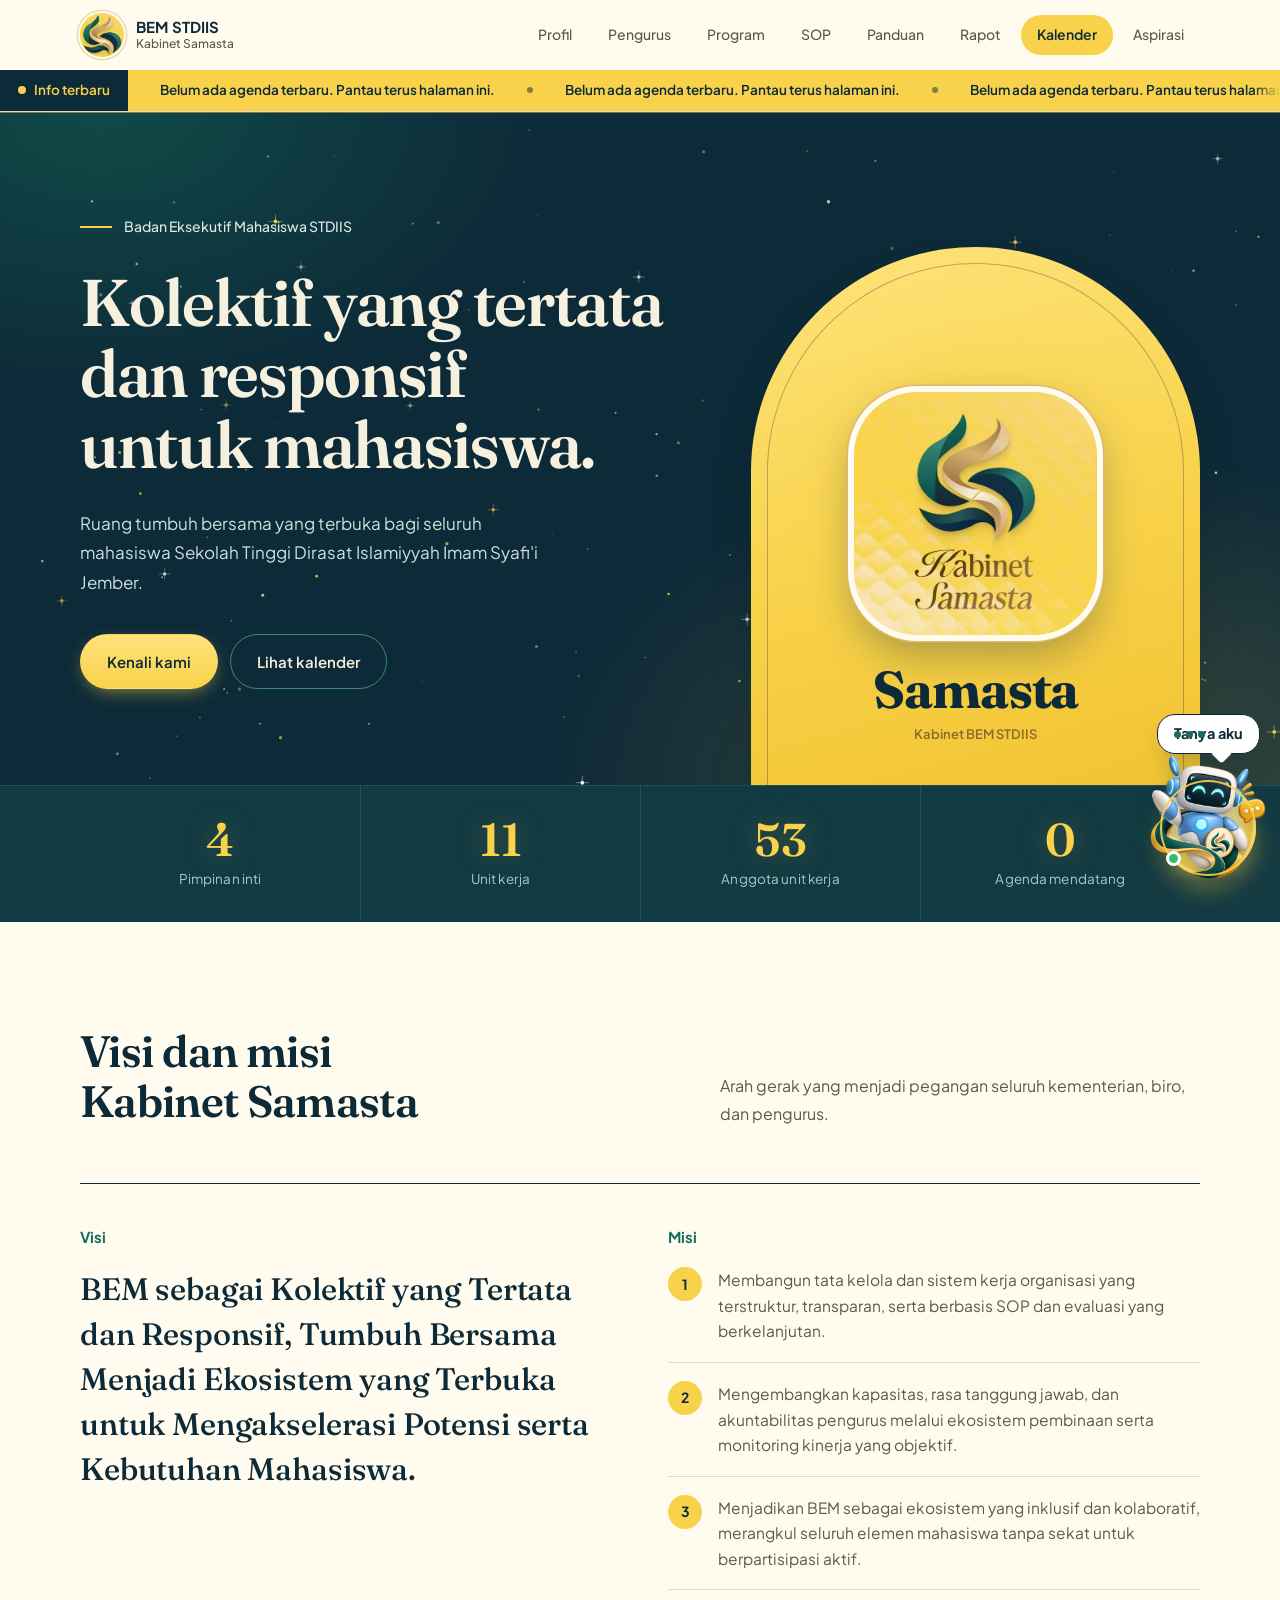
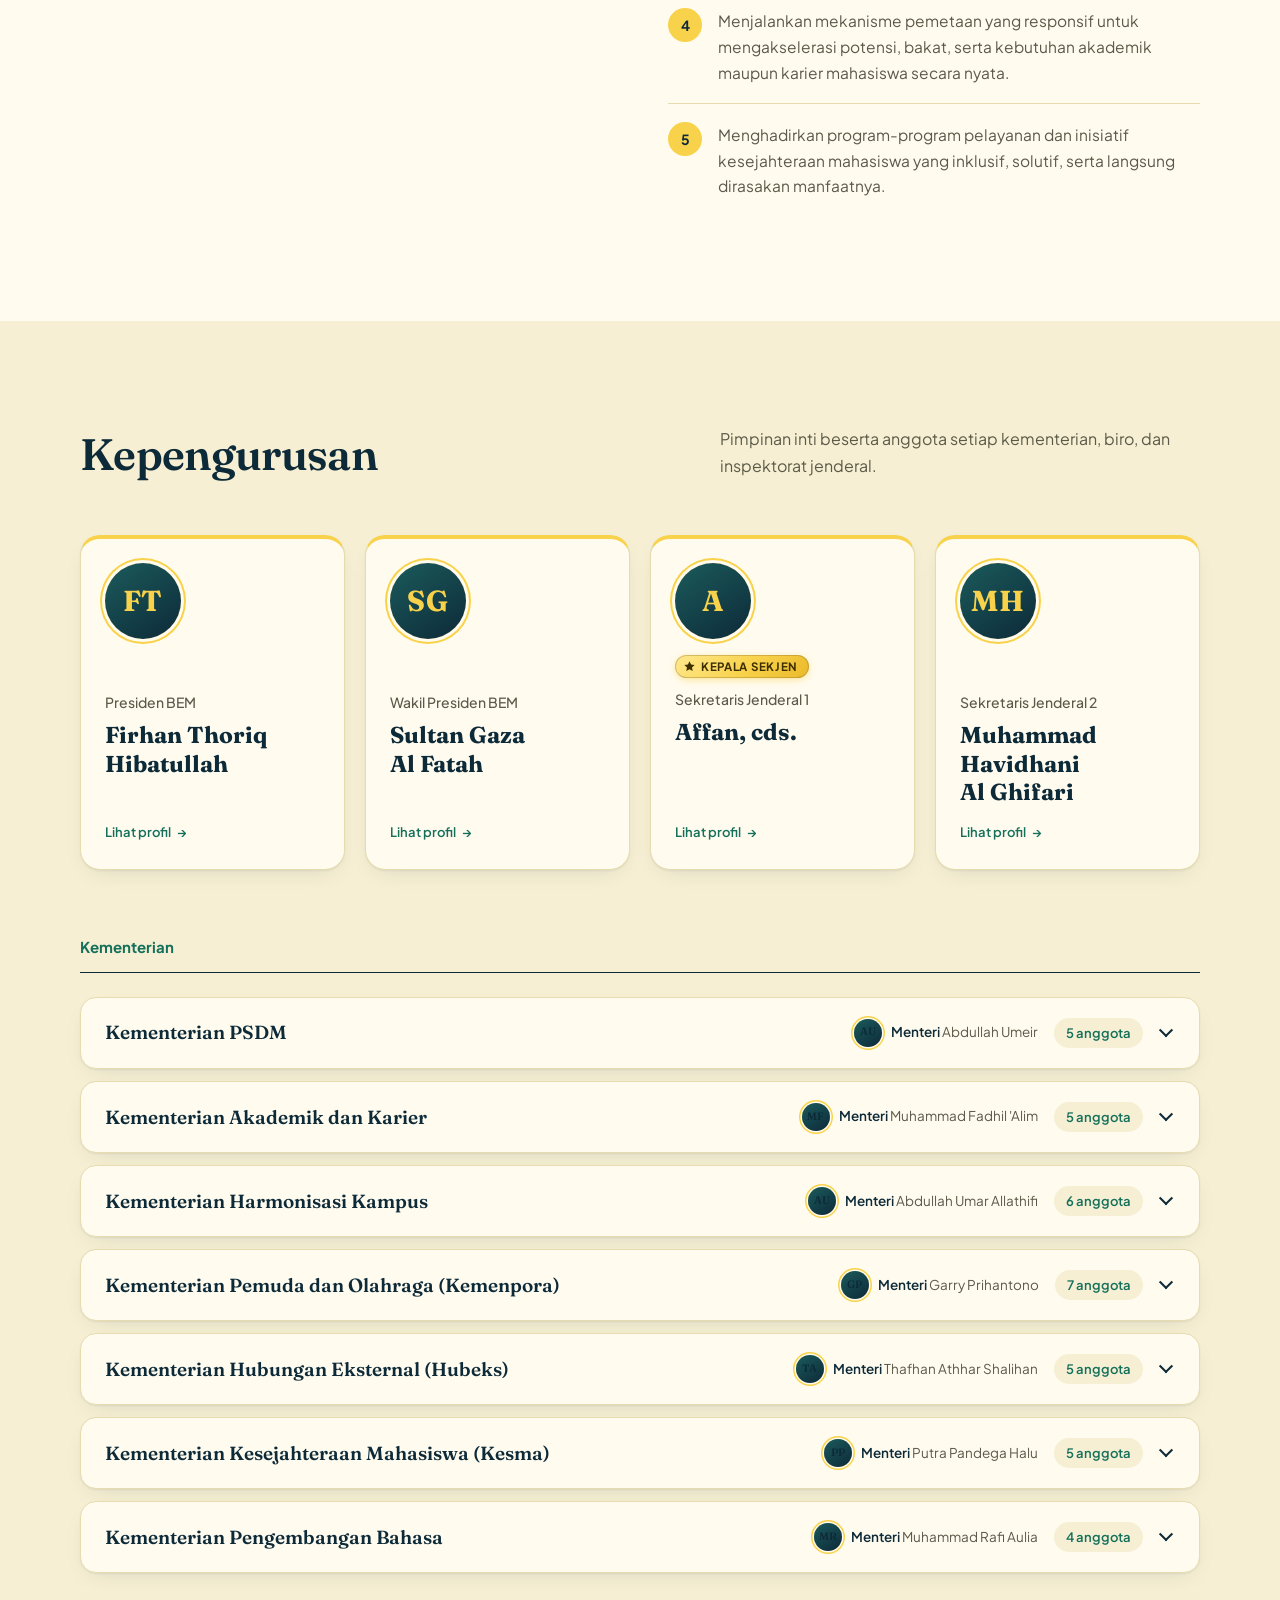
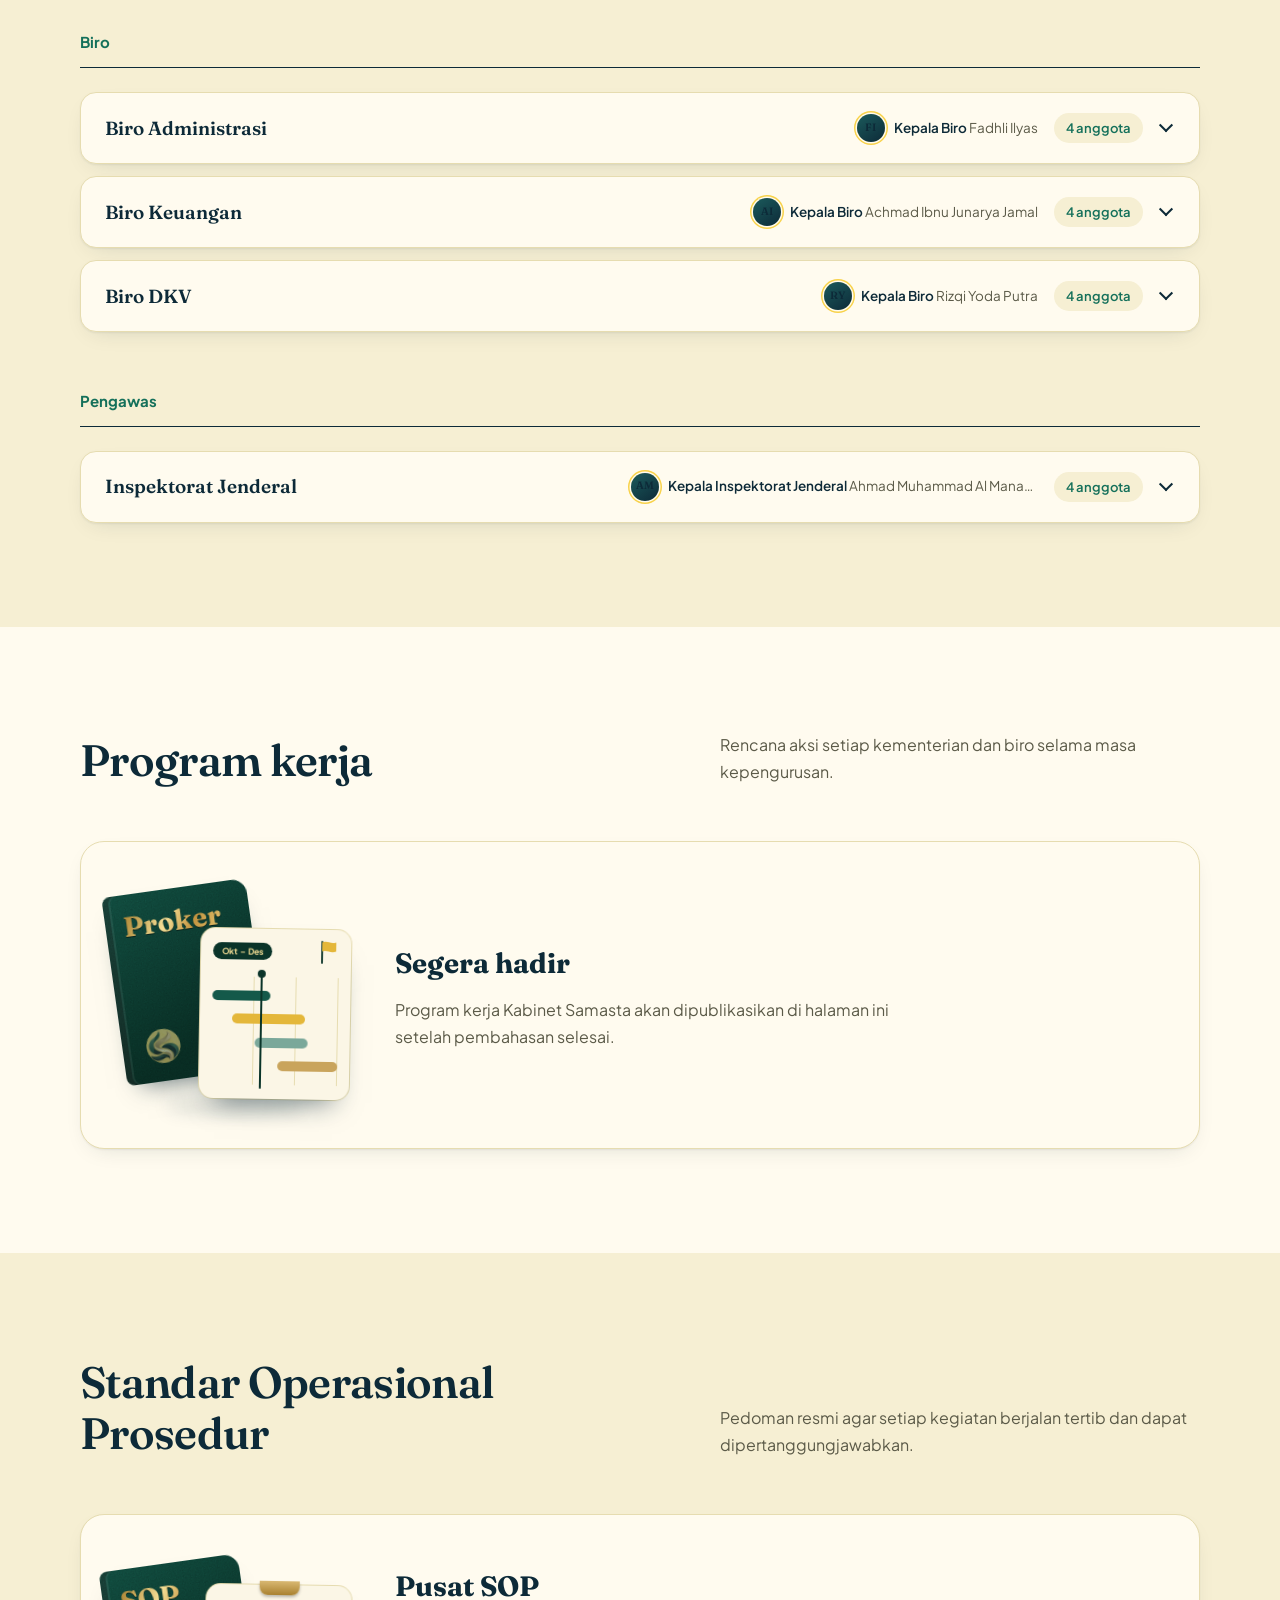
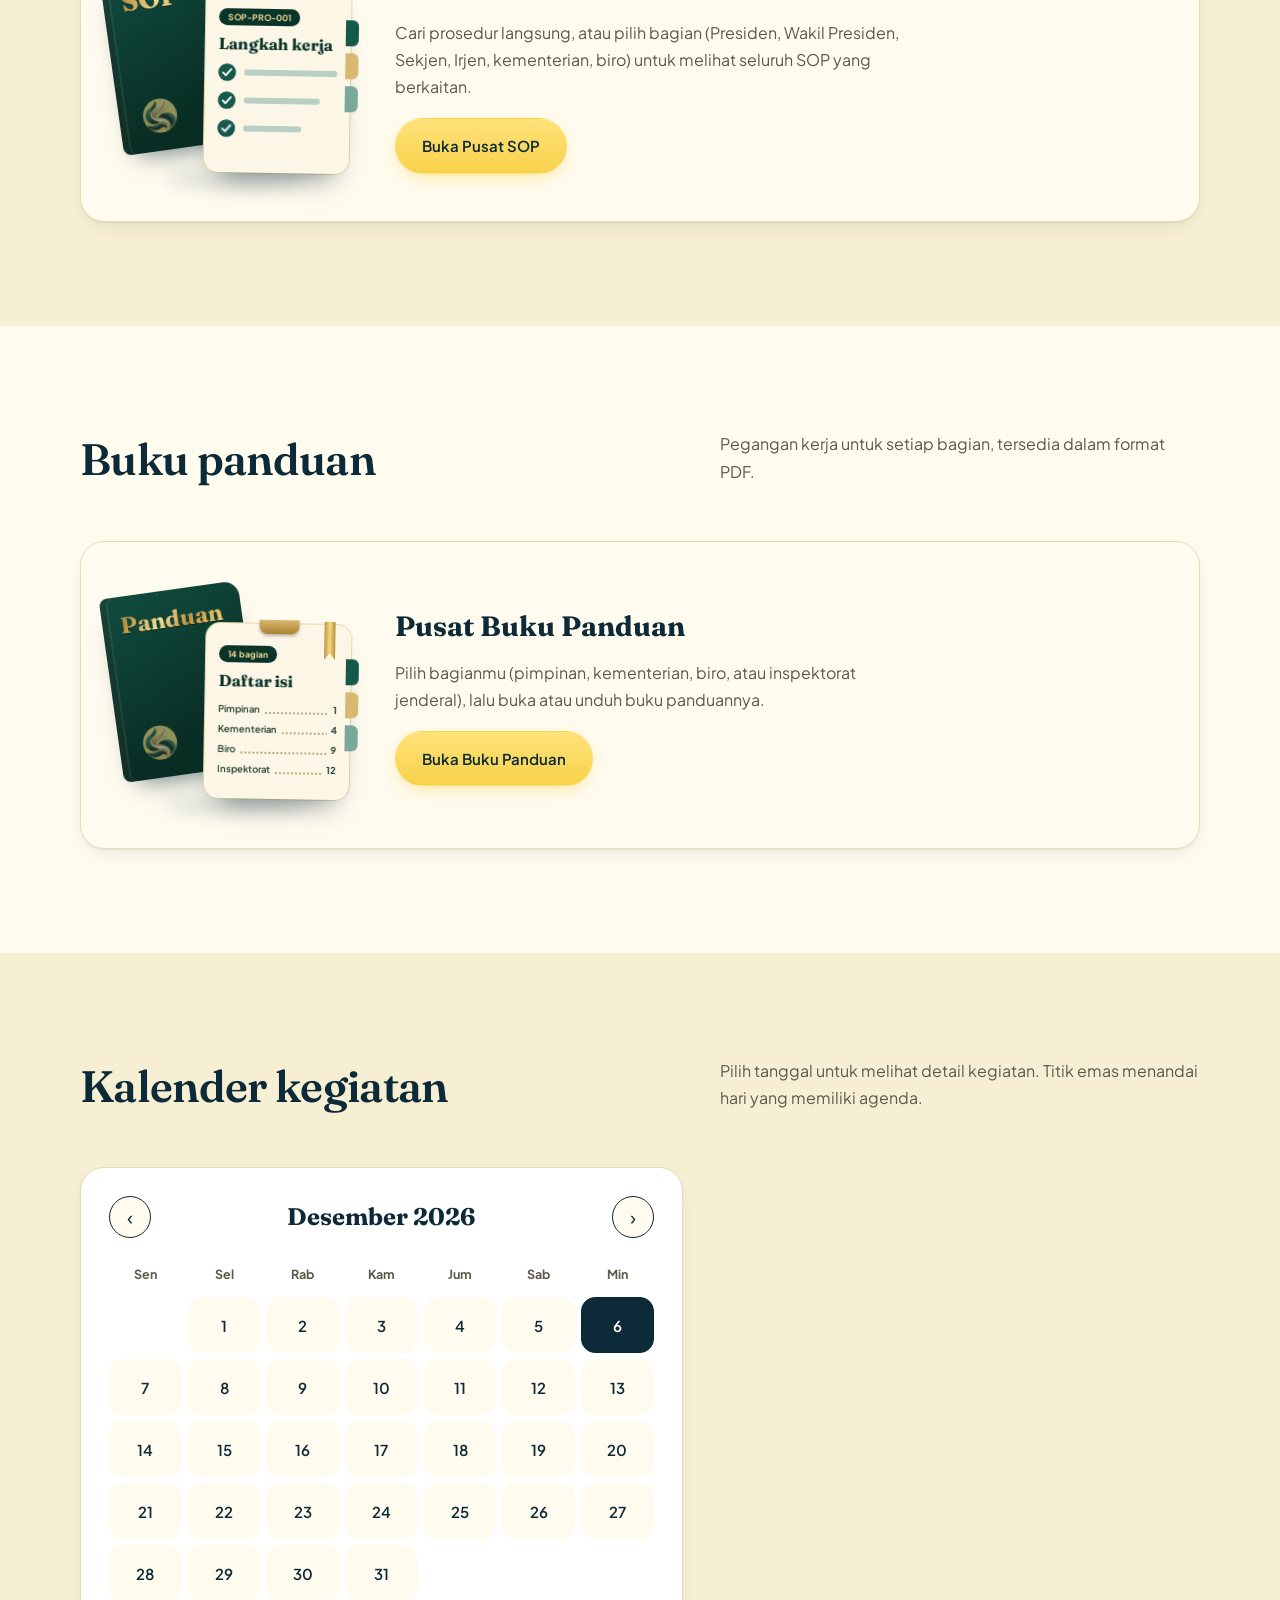
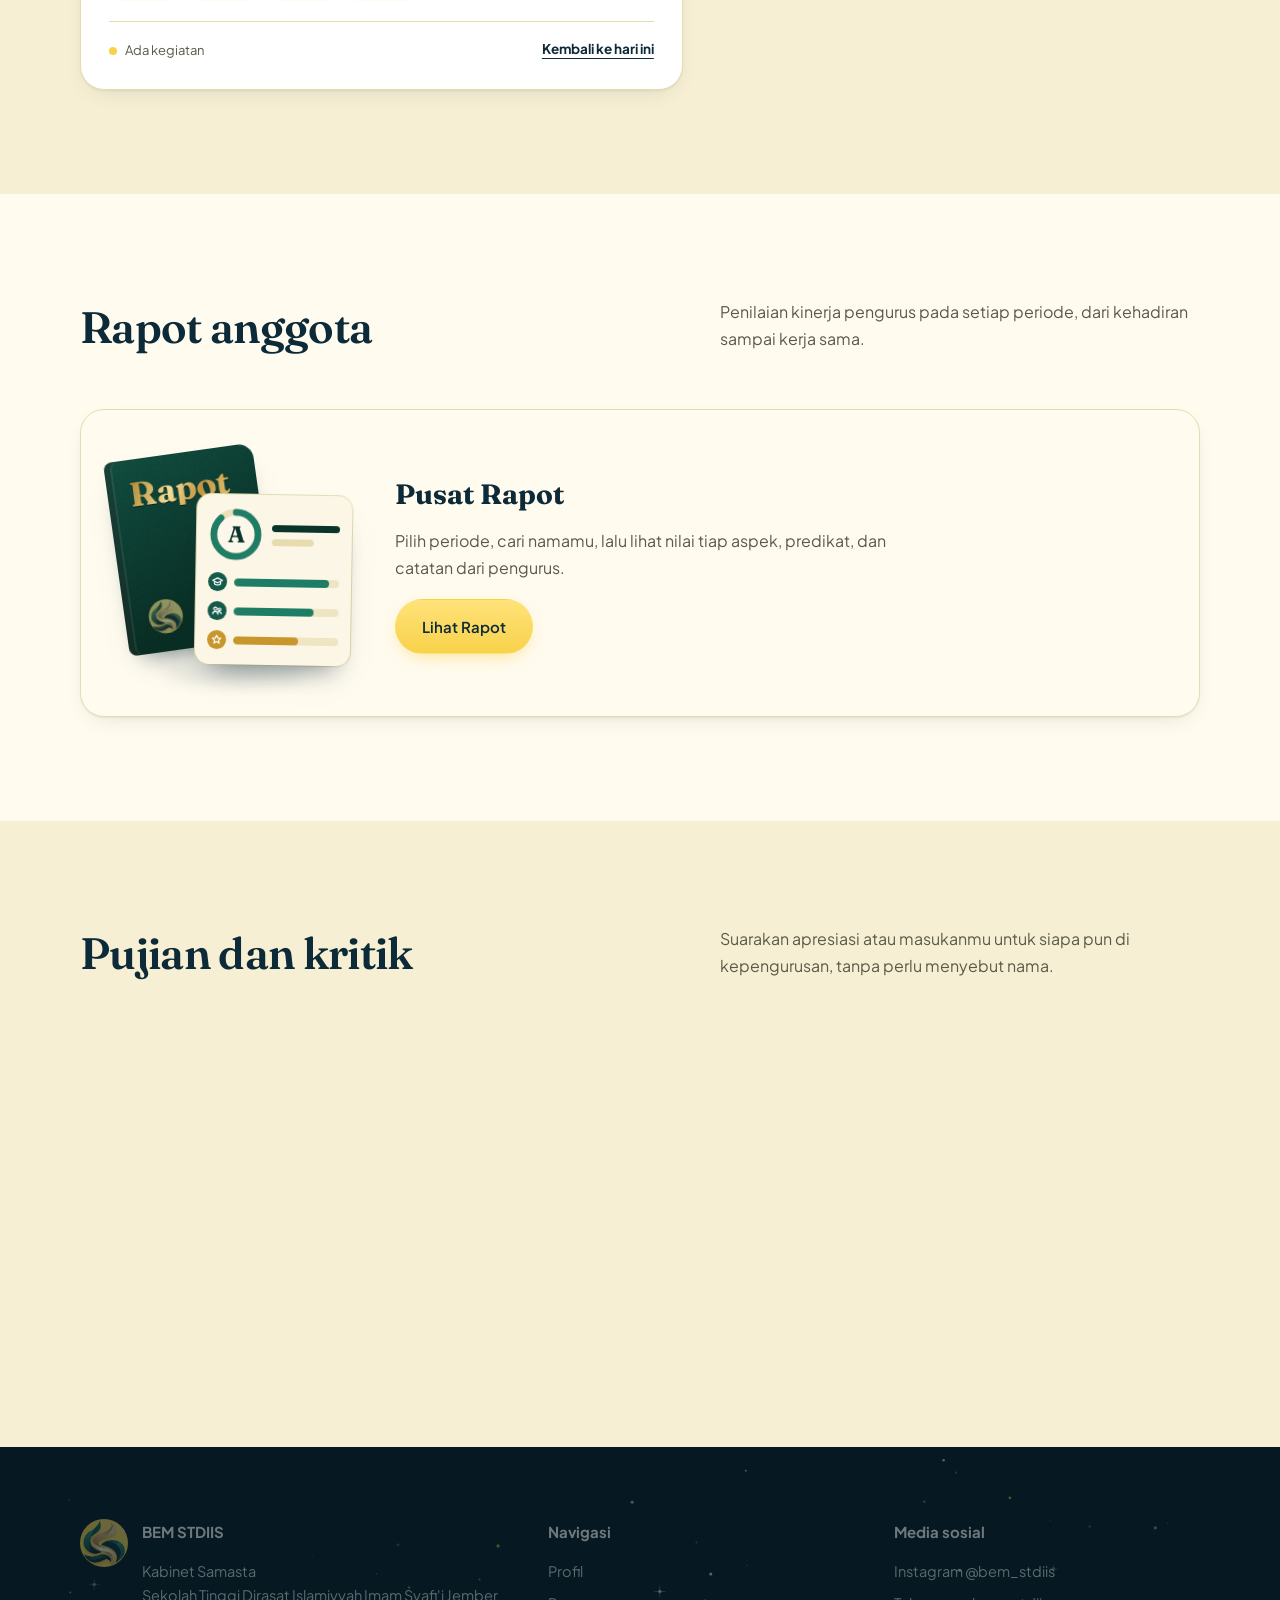
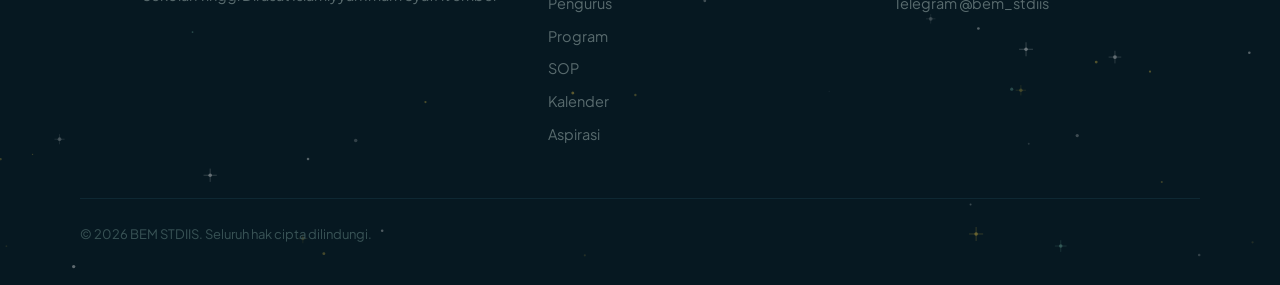
==== commit d69e2cc2: "Add files via upload" ====
--- a/index.html
+++ b/index.html
@@ -539,6 +539,112 @@
 </style>
 <link rel="stylesheet" href="ai.css?v=5">
 <link rel="stylesheet" href="ikon.css?v=4">
+<style id="profil-css">
+/* ===== Profil pengurus: avatar, penanda pimpinan, kartu profil ===== */
+.av{--s:40px;position:relative;flex:none;width:var(--s);height:var(--s);border-radius:50%;overflow:hidden;display:grid;place-items:center;background:linear-gradient(145deg,#1b5b5c,var(--ink));color:var(--gold);font:700 calc(var(--s)*.38)/1 var(--serif);letter-spacing:.02em;box-shadow:0 0 0 2px var(--paper),0 0 0 3.5px var(--line)}
+.av img{position:absolute;inset:0;width:100%;height:100%;object-fit:cover;object-position:50% 22%}
+.av.noimg img{display:none}
+.crown{display:inline-flex;align-items:center;gap:5px;background:linear-gradient(135deg,#ffe98f,var(--gold) 55%,#eab92a);color:#3d2e00;font:700 11.5px/1 var(--sans);letter-spacing:.06em;text-transform:uppercase;border-radius:999px;padding:5px 11px 5px 8px;box-shadow:0 2px 8px -2px rgba(var(--glow),.8),inset 0 0 0 1px rgba(138,106,47,.35);white-space:nowrap;max-width:100%}
+.crown svg{width:13px;height:13px;flex:none}
+.crown.soft{background:var(--sand);box-shadow:inset 0 0 0 1px var(--champagne);color:var(--bronze)}
+
+/* Pimpinan inti */
+.leader{position:relative;display:flex;flex-direction:column;align-items:flex-start;text-align:left;font:inherit;color:inherit;cursor:pointer;transition:transform .25s var(--ease),box-shadow .25s,border-color .25s;width:100%}
+.leader:hover{transform:translateY(-3px);box-shadow:0 1px 2px rgba(13,42,56,.06),0 18px 34px -16px rgba(13,42,56,.32);border-color:var(--champagne)}
+.leader .av{--s:76px;margin-bottom:16px;box-shadow:0 0 0 3px var(--paper),0 0 0 5px var(--gold)}
+.leader .crown{margin-bottom:10px}
+.crown-slot{display:block;height:26px;margin-bottom:10px}
+.leader .l-more{margin-top:auto;padding-top:14px;font-size:13px;font-weight:600;color:var(--indigo);display:inline-flex;gap:6px;align-items:center}
+.leader .l-more::after{content:"→";transition:transform .25s var(--ease)}
+.leader:hover .l-more::after{transform:translateX(4px)}
+
+/* Unit */
+.u-head{display:flex;align-items:center;gap:9px;min-width:0;max-width:38%;flex:0 1 auto;font-size:13.5px;color:var(--muted)}
+.u-head .av{--s:28px;box-shadow:0 0 0 1.5px var(--paper),0 0 0 3px var(--gold)}
+.u-head span{min-width:0;overflow:hidden;text-overflow:ellipsis;white-space:nowrap}
+.u-head b{font-weight:600;color:var(--ink)}
+.u-body .mlist{counter-reset:u;display:grid;grid-template-columns:repeat(2,minmax(0,1fr));column-gap:20px;list-style:none;padding-top:14px}
+.u-body .mlist li{display:block;padding:0;border:0;counter-increment:none}
+.u-body .mlist li::before{content:none}
+.u-body .mlist li.m-item{counter-increment:u}
+.mbtn{display:grid;grid-template-columns:26px 40px minmax(0,1fr) auto;align-items:center;gap:10px;width:100%;text-align:left;font:inherit;color:inherit;background:none;border:0;border-bottom:1px solid var(--line);padding:9px 8px;border-radius:12px;cursor:pointer;transition:background .2s}
+.mbtn:hover{background:rgba(248,210,74,.16)}
+.mbtn .no{color:var(--muted);font-size:13px;font-variant-numeric:tabular-nums;text-align:center}
+.mbtn .no::before{content:counter(u)}
+.mbtn .nm{min-width:0;font-size:15px;line-height:1.35;overflow-wrap:anywhere}
+.mbtn .sub{display:block;font-size:12.5px;color:var(--muted);margin-top:1px}
+.mbtn .go{width:8px;height:8px;border-top:2px solid var(--champagne);border-right:2px solid var(--champagne);transform:rotate(45deg);margin-right:4px;transition:transform .2s,border-color .2s}
+.mbtn:hover .go{transform:rotate(45deg) translate(2px,-2px);border-color:var(--ink)}
+.mbtn:focus-visible{outline-offset:-2px}
+/* kartu pimpinan unit */
+.u-body .mlist li.m-lead{grid-column:1/-1;margin-bottom:10px}
+.m-lead .mbtn{grid-template-columns:auto minmax(0,1fr) auto;gap:18px;padding:18px 20px;border:1px solid var(--champagne);border-radius:18px;background:radial-gradient(120% 140% at 0% 0%,#fff3b8 0,var(--sand) 38%,var(--paper) 100%);box-shadow:0 12px 28px -18px rgba(138,106,47,.7),inset 0 0 0 1px rgba(255,255,255,.7);position:relative;overflow:hidden}
+.m-lead .mbtn::after{content:"";position:absolute;right:-30px;top:-30px;width:120px;height:120px;border-radius:50%;background:radial-gradient(circle,rgba(var(--glow),.45),transparent 68%);pointer-events:none}
+.m-lead .mbtn:hover{background:radial-gradient(120% 140% at 0% 0%,#ffeea0 0,#f9efc4 40%,var(--paper) 100%)}
+.m-lead .av{--s:68px;box-shadow:0 0 0 3px var(--paper),0 0 0 5px var(--gold)}
+.m-lead .tx{min-width:0;display:flex;flex-direction:column;align-items:flex-start;gap:7px}
+.m-lead .nm{font:600 clamp(18px,2.2vw,22px)/1.25 var(--serif)}
+.m-lead .sub{margin:0}
+.m-lead .go{margin-right:6px}
+
+/* Kartu profil (jendela) */
+dialog.pf{border:0;padding:0;background:transparent;color:var(--ink);width:min(780px,calc(100vw - 24px));max-width:none;max-height:calc(100dvh - 24px);overflow:visible;margin:auto}
+dialog.pf::backdrop{background:rgba(9,28,38,.62);backdrop-filter:blur(5px)}
+dialog.pf[open]{animation:pfIn .38s var(--ease)}
+dialog.pf[open]::backdrop{animation:pfFade .3s ease-out}
+@keyframes pfIn{from{opacity:0;transform:translateY(18px) scale(.97)}to{opacity:1;transform:none}}
+@keyframes pfFade{from{opacity:0}to{opacity:1}}
+html.pf-open{overflow:hidden}
+.pf-card{position:relative;display:grid;grid-template-columns:minmax(0,300px) minmax(0,1fr);background:var(--paper);border-radius:28px;overflow:hidden;box-shadow:0 40px 90px -24px rgba(5,20,28,.75),0 0 0 1px rgba(255,255,255,.4) inset;max-height:calc(100dvh - 24px)}
+.pf-photo{position:relative;min-height:100%;background:linear-gradient(160deg,#1c6a64 0,var(--ink) 70%);display:grid;place-items:center;overflow:hidden}
+.pf-photo::before{content:"";position:absolute;inset:0;background:radial-gradient(70% 50% at 80% 0%,rgba(var(--glow),.28),transparent 70%)}
+.pf-photo img{position:absolute;inset:0;width:100%;height:100%;object-fit:cover;object-position:50% 20%}
+.pf-photo::after{content:"";position:absolute;inset:auto 0 0 0;height:38%;background:linear-gradient(transparent,rgba(13,42,56,.55));pointer-events:none}
+.pf-photo.noimg img{display:none}
+.pf-mono{position:relative;z-index:1;width:132px;height:132px;border-radius:50%;display:grid;place-items:center;font:600 48px/1 var(--serif);color:var(--gold);box-shadow:0 0 0 2px rgba(var(--glow),.55),0 0 0 10px rgba(var(--glow),.12)}
+.pf-photo:not(.noimg) .pf-mono{display:none}
+.pf-info{padding:36px 36px 28px;display:flex;flex-direction:column;gap:14px;min-width:0;overflow:auto}
+.pf-name{font:600 clamp(25px,3.2vw,32px)/1.18 var(--serif);overflow-wrap:anywhere;text-wrap:balance}
+.pf-role{margin-top:-6px;color:var(--muted);font-size:15px}
+.pf-facts{display:grid;grid-template-columns:repeat(2,minmax(0,1fr));gap:12px 18px;margin-top:2px}
+.pf-facts div{min-width:0;border-left:2px solid var(--gold);padding-left:12px}
+.pf-facts dt{font-size:11.5px;letter-spacing:.08em;text-transform:uppercase;color:var(--muted);font-weight:700}
+.pf-facts dd{font-size:15px;line-height:1.4;overflow-wrap:anywhere;margin-top:2px}
+.pf-motto{font:italic 400 17px/1.55 var(--serif);color:#2b4652;background:var(--sand);border-radius:16px;padding:14px 18px 14px 20px;position:relative}
+.pf-motto::before{content:"\201C";position:absolute;left:8px;top:-4px;font:700 38px/1 var(--serif);color:var(--champagne)}
+.pf-ig{align-self:flex-start;display:inline-flex;gap:8px;align-items:center;font-weight:600;font-size:14.5px;color:var(--indigo);border:1.5px solid var(--line);border-radius:999px;padding:7px 16px 7px 12px;transition:background .2s,border-color .2s}
+.pf-ig:hover{background:var(--gold);border-color:var(--gold);color:var(--ink)}
+.pf-ig svg{width:17px;height:17px}
+.pf-empty{color:var(--muted);font-size:14.5px;background:var(--sand);border-radius:14px;padding:12px 16px}
+.pf-nav{margin-top:auto;padding-top:14px;border-top:1px solid var(--line);display:flex;align-items:center;gap:10px}
+.pf-nav span{flex:1;text-align:center;font-size:13px;color:var(--muted);font-variant-numeric:tabular-nums}
+.pf-nav button{font:600 14px var(--sans);border:1.5px solid var(--line);background:var(--paper);color:var(--ink);border-radius:999px;padding:8px 16px;cursor:pointer;transition:background .2s,border-color .2s}
+.pf-nav button:hover:not(:disabled){background:var(--gold);border-color:var(--gold)}
+.pf-nav button:disabled{opacity:.35;cursor:default}
+.pf-x{position:absolute;right:14px;top:14px;z-index:3;width:40px;height:40px;border-radius:50%;border:0;background:rgba(255,251,239,.92);color:var(--ink);font-size:20px;line-height:1;cursor:pointer;box-shadow:0 4px 14px -4px rgba(13,42,56,.5);transition:transform .2s,background .2s}
+.pf-x:hover{background:var(--gold);transform:rotate(90deg)}
+@media (max-width:980px){.u-head{display:none}}
+@media (max-width:680px){
+  dialog.pf{margin:auto auto 0;width:calc(100vw - 16px);max-height:calc(100dvh - 16px)}
+  .pf-card{grid-template-columns:minmax(0,1fr);border-radius:26px 26px 18px 18px;overflow:auto;max-height:calc(100dvh - 16px)}
+  .pf-photo{min-height:0;height:clamp(230px,44dvh,340px)}
+  .pf-photo img{object-position:50% 18%}
+  .pf-photo.noimg{height:170px}
+  .pf-photo.noimg .pf-mono{width:92px;height:92px;font-size:34px}
+  .pf-info{padding:24px 22px 22px;overflow:visible}
+  .pf-mono{width:108px;height:108px;font-size:40px}
+  .pf-nav{position:sticky;bottom:0;background:var(--paper);margin:0 -22px -22px;padding:12px 22px calc(12px + env(safe-area-inset-bottom))}
+}
+@media (max-width:600px){
+  .u-body .mlist{grid-template-columns:minmax(0,1fr)}
+  .m-lead .mbtn{padding:14px;gap:14px}
+  .m-lead .av{--s:58px}
+  .m-lead .go{display:none}
+  .m-lead .mbtn{grid-template-columns:auto minmax(0,1fr)}
+  .leader .av{--s:68px}
+}
+@media (max-width:380px){.pf-facts{grid-template-columns:minmax(0,1fr)}}
+</style>
 </head>
 
 <body>
@@ -929,23 +1035,115 @@
   </div>
 </footer>
 
-<script src="anggota.js?v=1"></script>
+<dialog class="pf" id="pf-dlg" aria-labelledby="pf-name">
+  <div class="pf-card">
+    <button type="button" class="pf-x" id="pf-x" aria-label="Tutup profil">&times;</button>
+    <div class="pf-photo" id="pf-photo"><span class="pf-mono" id="pf-mono"></span></div>
+    <div class="pf-info">
+      <div id="pf-badge"></div>
+      <h3 class="pf-name" id="pf-name"></h3>
+      <p class="pf-role" id="pf-role"></p>
+      <dl class="pf-facts" id="pf-facts"></dl>
+      <div id="pf-extra"></div>
+      <div class="pf-nav"><button type="button" id="pf-prev">&larr; Sebelumnya</button><span id="pf-pos"></span><button type="button" id="pf-next">Berikutnya &rarr;</button></div>
+    </div>
+  </div>
+</dialog>
+
+<script src="anggota.js?v=2"></script>
 <script>
-/* Nama pengurus dibaca dari anggota.js (diedit lewat admin-anggota.html).
-   Bila file itu tidak terbaca, daftar bawaan di HTML tetap dipakai. */
+/* Pengurus dibaca dari anggota.js (diedit lewat admin-anggota.html): nama, tanda pimpinan, foto, identitas.
+   Klik nama membuka satu kartu profil bersama (tidak menggeser item lain). */
 (function(){
   var A = window.ANGGOTA; if (!A || !A.unit) return;
   function esc(t){ return String(t == null ? "" : t).replace(/[&<>"]/g, function(c){ return {"&":"&amp;","<":"&lt;",">":"&gt;",'"':"&quot;"}[c]; }); }
+  function ini(n){
+    var w = String(n).replace(/[.,]/g, " ").split(/\s+/).filter(function(x){ return x && !/^(cds|m)$/i.test(x); });
+    return ((w[0] || "?").charAt(0) + (w.length > 1 ? w[1].charAt(0) : "")).toUpperCase();
+  }
+  var STAR = '<svg viewBox="0 0 24 24" fill="currentColor" aria-hidden="true"><path d="M12 2.5l2.9 6 6.6.8-4.9 4.5 1.3 6.5L12 17l-5.9 3.3 1.3-6.5L2.5 9.3l6.6-.8z"/></svg>';
+  var IG = '<svg viewBox="0 0 24 24" fill="none" stroke="currentColor" stroke-width="1.8" stroke-linecap="round" aria-hidden="true"><rect x="3" y="3" width="18" height="18" rx="5"/><circle cx="12" cy="12" r="4.2"/><circle cx="17.3" cy="6.7" r=".6" fill="currentColor"/></svg>';
+  function av(p, extra){
+    return '<span class="av' + (extra ? " " + extra : "") + '" aria-hidden="true">' + (p.foto ? '<img src="' + esc(p.foto) + '" alt="" loading="lazy" decoding="async" onerror="this.parentNode.classList.add(\'noimg\')">' : "") + '<b>' + esc(ini(p.nama)) + '</b></span>';
+  }
+  function crown(t, soft){ return t ? '<span class="crown' + (soft ? " soft" : "") + '">' + STAR + esc(t) + '</span>' : ""; }
+  function sub(p){ return [p.prodi, p.angkatan].filter(Boolean).join(" · "); }
+
+  var PEOPLE = [], SCOPES = [];
+  function add(p, scope){ p.id = PEOPLE.length; p.scope = scope; PEOPLE.push(p); SCOPES[scope].push(p.id); return p.id; }
+
+  /* Pimpinan inti */
   var L = document.querySelector("#pengurus .leaders");
-  if (L && A.pimpinan && A.pimpinan.length) L.innerHTML = A.pimpinan.map(function(p){
-    return '<article class="leader"><p>' + esc(p.jabatan) + '</p><h4>' + esc(p.nama) + '</h4></article>'; }).join("");
+  if (L && A.pimpinan && A.pimpinan.length){
+    SCOPES.push([]);
+    var anyBadge = A.pimpinan.some(function(q){ return q.peran; });
+    L.innerHTML = A.pimpinan.map(function(q){
+      var p = {nama: q.nama, jabatan: q.jabatan, badge: q.peran || "", foto: q.foto, panggilan: q.panggilan, prodi: q.prodi, angkatan: q.angkatan, asal: q.asal, instagram: q.instagram, motto: q.motto, unit: "Pimpinan inti BEM STDIIS", lead: !!q.peran};
+      var id = add(p, 0);
+      return '<button type="button" class="leader" data-pid="' + id + '" aria-haspopup="dialog">' + av(p) + (p.badge ? crown(p.badge) : (anyBadge ? '<span class="crown-slot" aria-hidden="true"></span>' : "")) + '<p>' + esc(p.jabatan) + '</p><h4>' + esc(p.nama) + '</h4><span class="l-more">Lihat profil</span></button>';
+    }).join("");
+  }
+
+  /* Kementerian, biro, inspektorat */
   [].forEach.call(document.querySelectorAll("#pengurus .units"), function(box){
     var t = box.previousElementSibling ? box.previousElementSibling.textContent.trim() : "";
     var items = A.unit.filter(function(u){ return u.grup === t; });
     if (!items.length) return;
     box.innerHTML = items.map(function(u){
-      return '<details class="unit"><summary><span class="u-name">' + esc(u.nama) + '</span><span class="unit-meta"></span><span class="chev" aria-hidden="true"></span></summary><div class="u-body"><ol>' +
-        (u.anggota || []).map(function(n){ return '<li>' + esc(n) + '</li>'; }).join("") + '</ol></div></details>'; }).join("");
+      var sc = SCOPES.push([]) - 1, names = u.anggota || [], pr = u.profil || [], jk = u.jabatanKepala || "Pimpinan", head = "", lis = "";
+      names.forEach(function(n, i){
+        var q = pr[i] || {}, lead = i === 0;
+        var p = {nama: n, jabatan: lead ? jk : "Anggota", badge: q.peran || (lead ? jk : ""), foto: q.foto, panggilan: q.panggilan, prodi: q.prodi, angkatan: q.angkatan, asal: q.asal, instagram: q.instagram, motto: q.motto, unit: u.nama, lead: lead};
+        var id = add(p, sc);
+        if (lead){
+          head = '<span class="u-head">' + av(p) + '<span><b>' + esc(jk) + '</b> ' + esc(n) + '</span></span>';
+          lis += '<li class="m-lead"><button type="button" class="mbtn" data-pid="' + id + '" aria-haspopup="dialog">' + av(p) + '<span class="tx">' + crown(p.badge) + '<span class="nm">' + esc(n) + '</span>' + (sub(p) ? '<span class="sub">' + esc(sub(p)) + '</span>' : "") + '</span><i class="go" aria-hidden="true"></i></button></li>';
+        } else {
+          lis += '<li class="m-item"><button type="button" class="mbtn" data-pid="' + id + '" aria-haspopup="dialog"><span class="no" aria-hidden="true"></span>' + av(p) + '<span><span class="nm">' + esc(n) + '</span>' + (q.peran ? '<span class="sub">' + esc(q.peran) + '</span>' : (sub(p) ? '<span class="sub">' + esc(sub(p)) + '</span>' : "")) + '</span><i class="go" aria-hidden="true"></i></button></li>';
+        }
+      });
+      return '<details class="unit"><summary><span class="u-name">' + esc(u.nama) + '</span>' + head + '<span class="unit-meta"></span><span class="chev" aria-hidden="true"></span></summary><div class="u-body"><ol class="mlist">' + lis + '</ol></div></details>';
+    }).join("");
+  });
+
+  /* Kartu profil */
+  var dlg = document.getElementById("pf-dlg"), cur = -1;
+  if (!dlg) return;
+  function $(i){ return document.getElementById(i); }
+  function show(id){
+    var p = PEOPLE[id]; if (!p) return; cur = id;
+    var ph = $("pf-photo"), old = ph.querySelector("img"); if (old) old.remove();
+    ph.classList.remove("noimg");
+    if (p.foto){ var im = new Image(); im.alt = ""; im.decoding = "async"; im.onerror = function(){ ph.classList.add("noimg"); im.remove(); }; im.src = p.foto; ph.insertBefore(im, ph.firstChild); }
+    else ph.classList.add("noimg");
+    $("pf-mono").textContent = ini(p.nama);
+    $("pf-badge").innerHTML = crown(p.badge, !p.lead);
+    $("pf-name").textContent = p.nama;
+    $("pf-role").textContent = p.jabatan === "Anggota" ? p.unit : (p.lead && p.scope === 0 ? p.jabatan : p.jabatan + " · " + p.unit);
+    var F = [["Nama panggilan", p.panggilan], ["Program studi", p.prodi], ["Angkatan", p.angkatan], ["Asal daerah", p.asal]].filter(function(x){ return x[1]; });
+    $("pf-facts").innerHTML = F.map(function(x){ return '<div><dt>' + x[0] + '</dt><dd>' + esc(x[1]) + '</dd></div>'; }).join("");
+    var ig = String(p.instagram || "").replace(/^@/, "").replace(/[^A-Za-z0-9._]/g, ""), x = "";
+    if (p.motto) x += '<blockquote class="pf-motto">' + esc(p.motto) + '</blockquote>';
+    if (ig) x += '<a class="pf-ig" href="https://instagram.com/' + ig + '" target="_blank" rel="noopener noreferrer">' + IG + '@' + esc(ig) + '</a>';
+    if (!F.length && !x) x = '<p class="pf-empty">Profil lengkap akan segera dilengkapi.</p>';
+    $("pf-extra").innerHTML = x;
+    var sc = SCOPES[p.scope], pos = sc.indexOf(id);
+    $("pf-pos").textContent = (pos + 1) + " dari " + sc.length;
+    $("pf-prev").disabled = pos <= 0; $("pf-next").disabled = pos >= sc.length - 1;
+    var card = dlg.querySelector(".pf-card"), inf = dlg.querySelector(".pf-info"); card.scrollTop = 0; inf.scrollTop = 0;
+  }
+  function step(d){ var sc = SCOPES[PEOPLE[cur].scope], i = sc.indexOf(cur) + d; if (i >= 0 && i < sc.length) show(sc[i]); }
+  function open(id){ show(id); if (!dlg.open) dlg.showModal(); document.documentElement.classList.add("pf-open"); }
+  dlg.addEventListener("close", function(){ document.documentElement.classList.remove("pf-open"); });
+  dlg.addEventListener("click", function(e){ if (e.target === dlg) dlg.close(); });
+  $("pf-x").onclick = function(){ dlg.close(); };
+  $("pf-prev").onclick = function(){ step(-1); };
+  $("pf-next").onclick = function(){ step(1); };
+  dlg.addEventListener("keydown", function(e){
+    if (e.key === "ArrowLeft"){ step(-1); e.preventDefault(); } else if (e.key === "ArrowRight"){ step(1); e.preventDefault(); }
+  });
+  document.getElementById("pengurus").addEventListener("click", function(e){
+    var b = e.target.closest("[data-pid]"); if (b) open(+b.getAttribute("data-pid"));
   });
 })();
 </script>
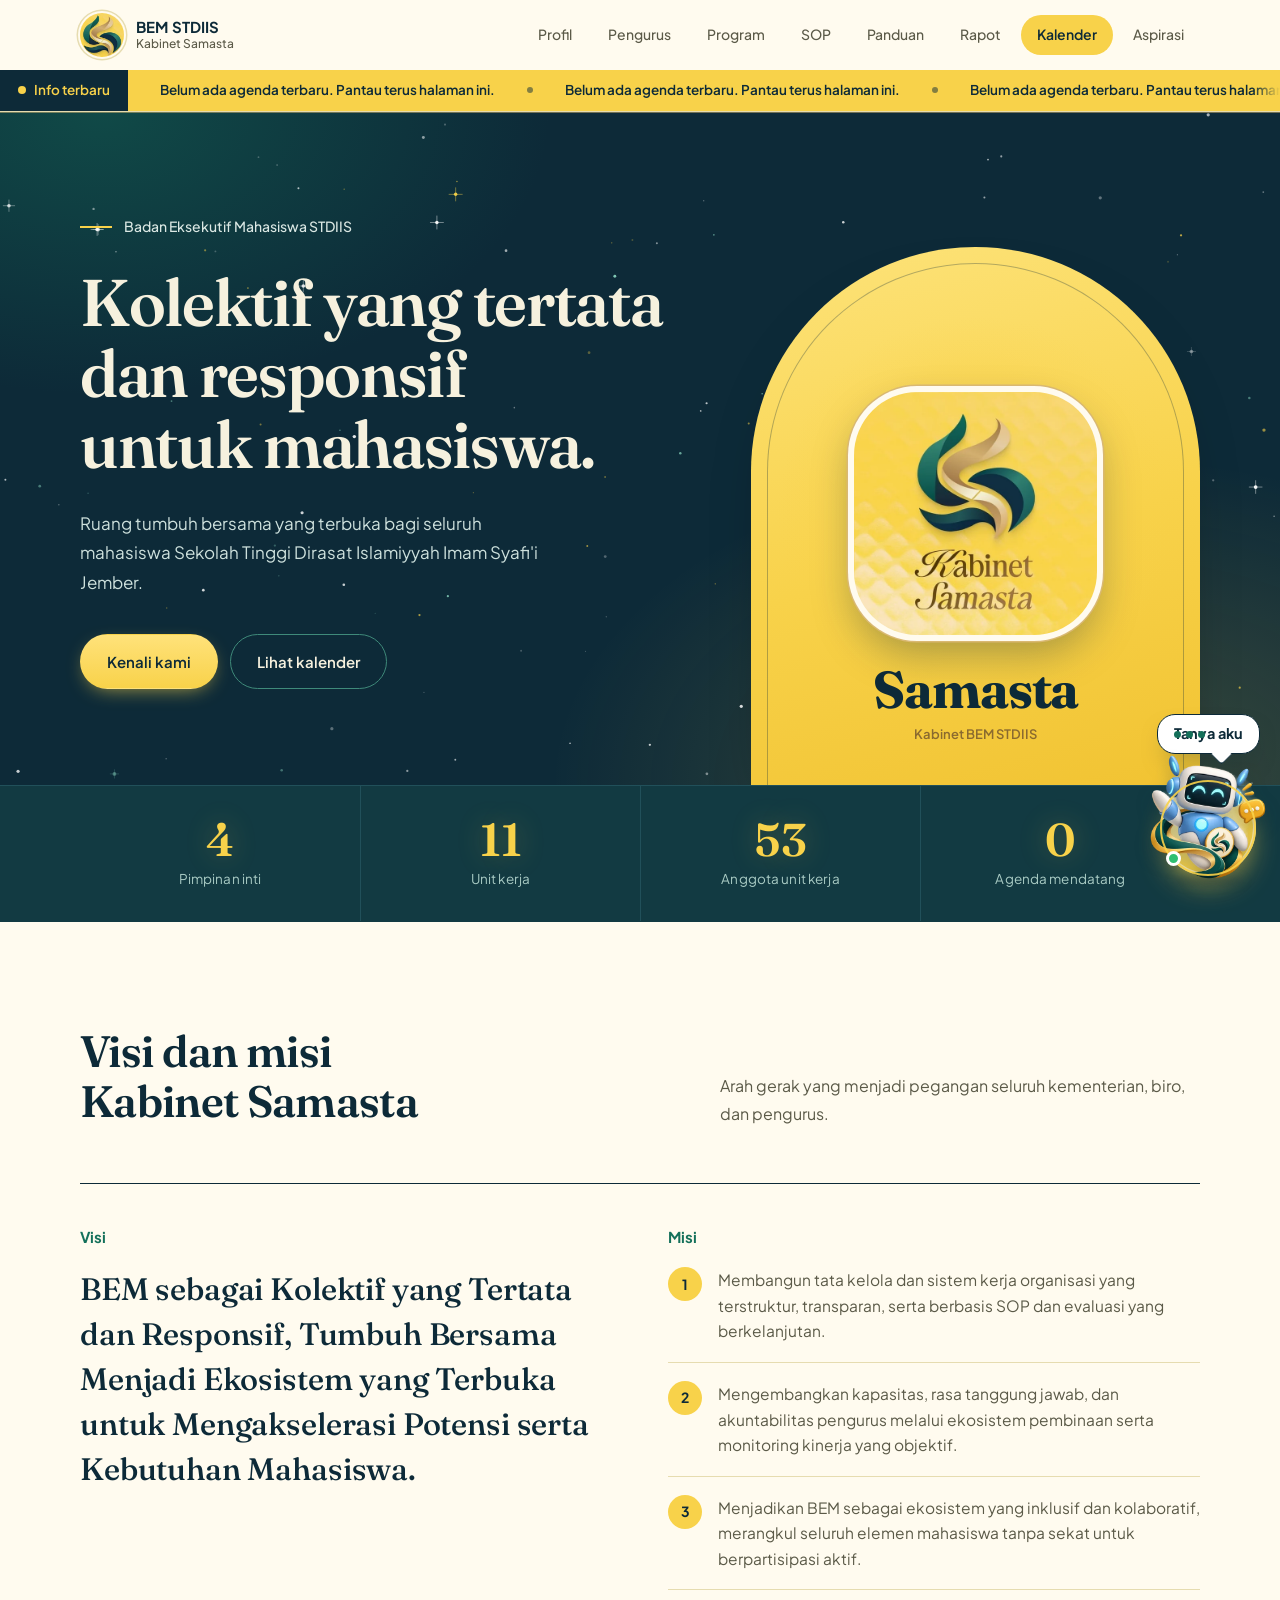
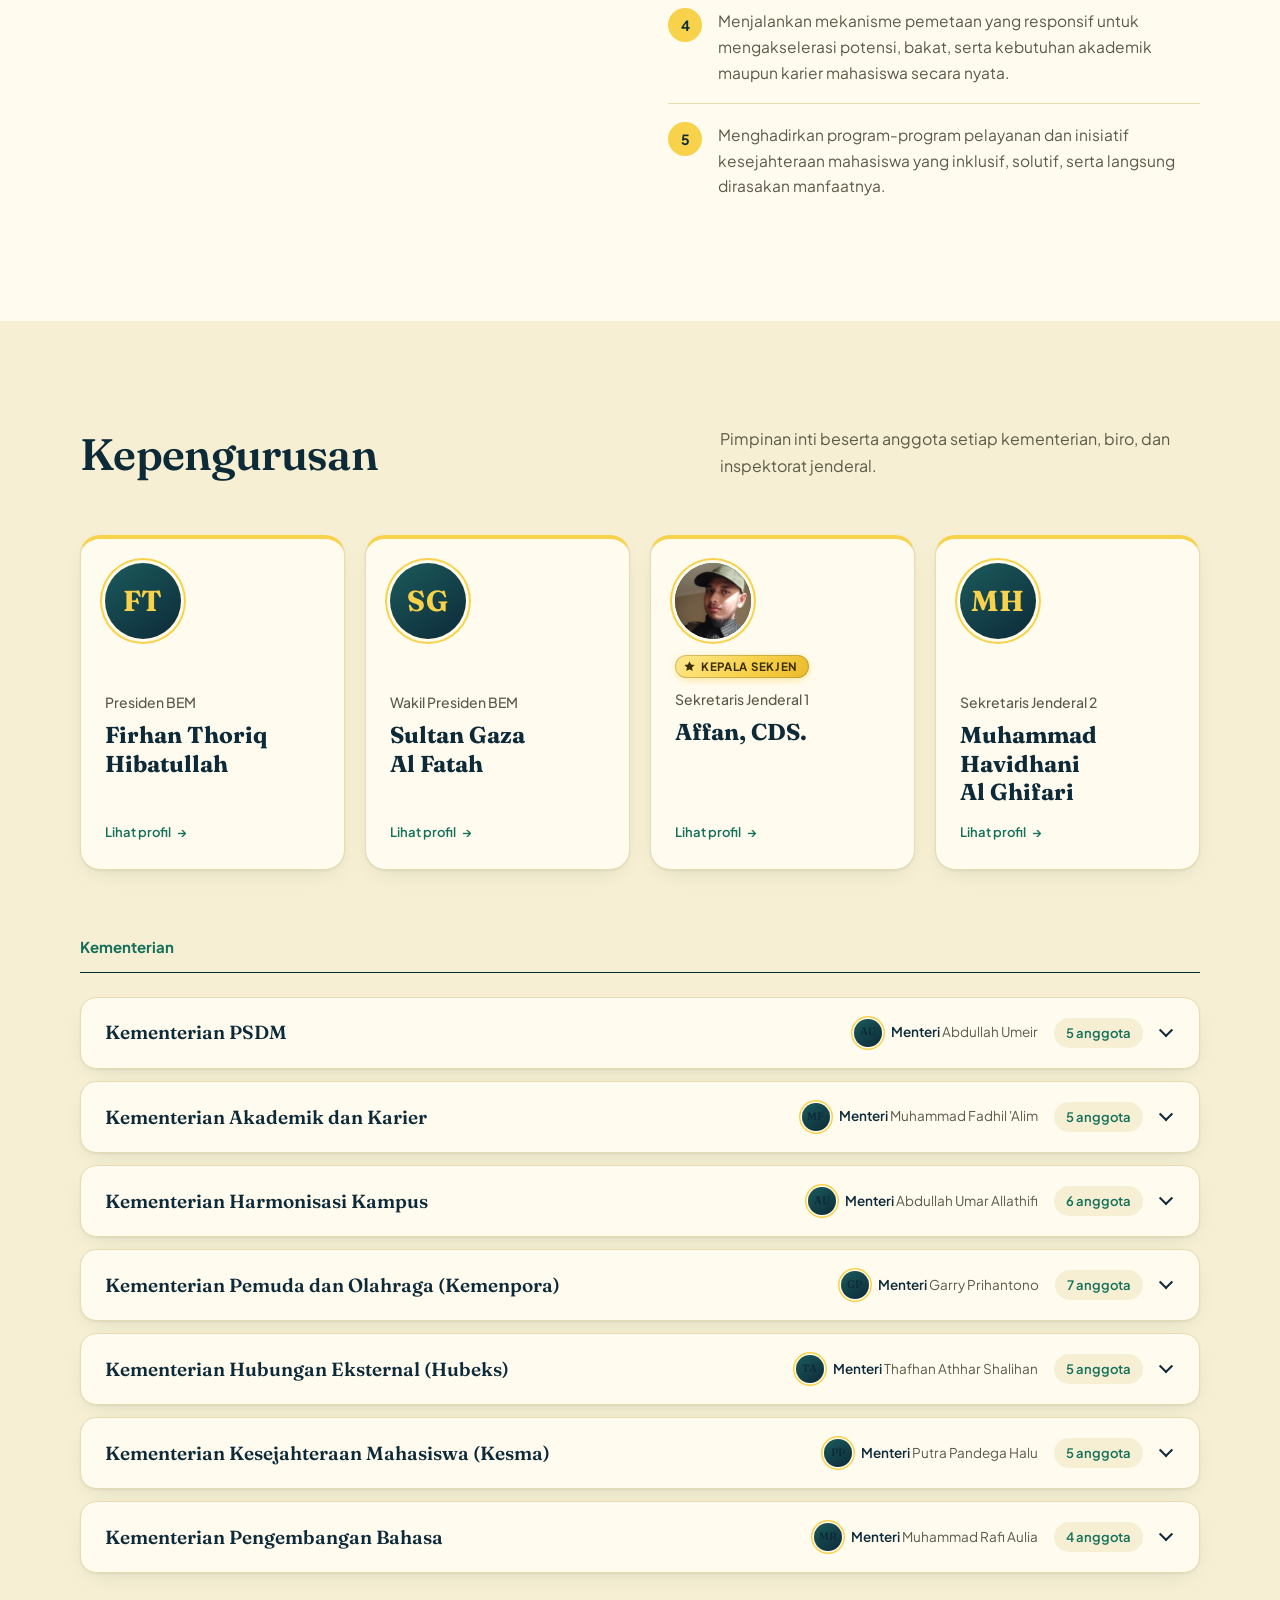
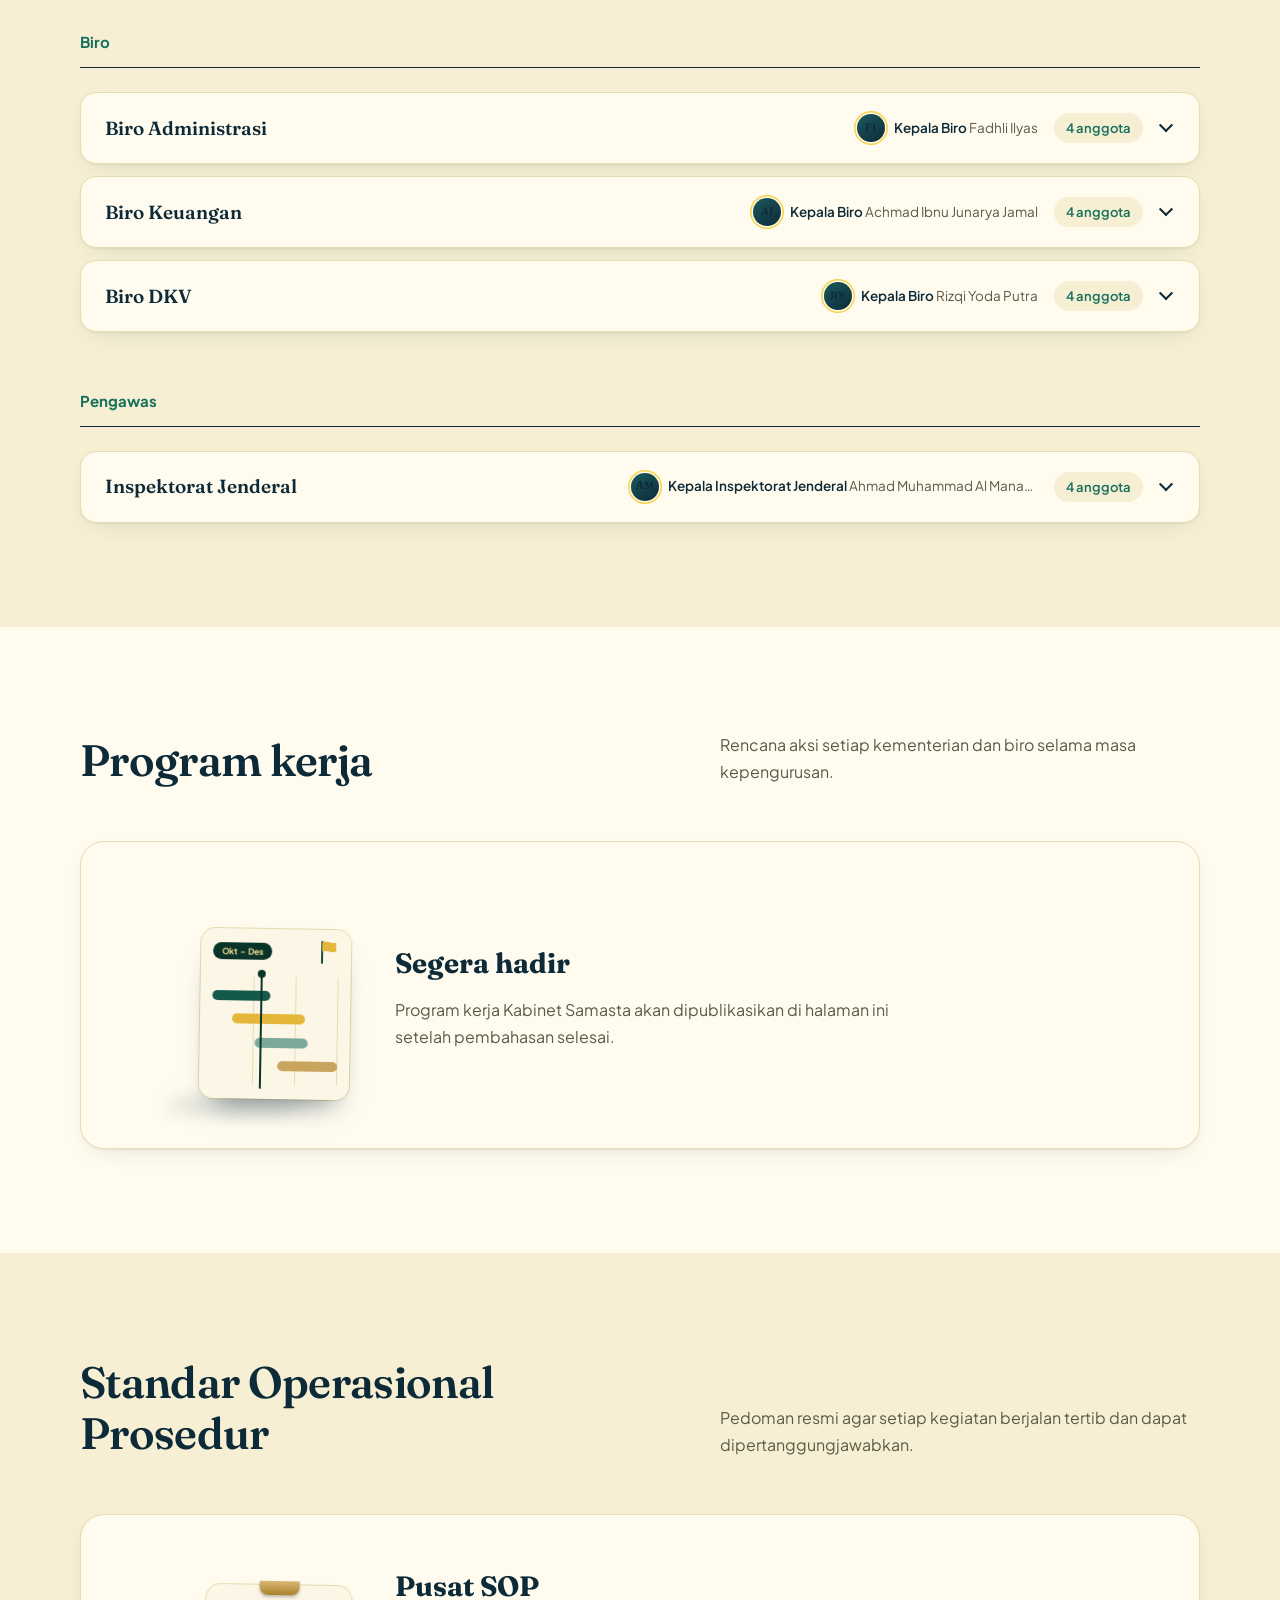
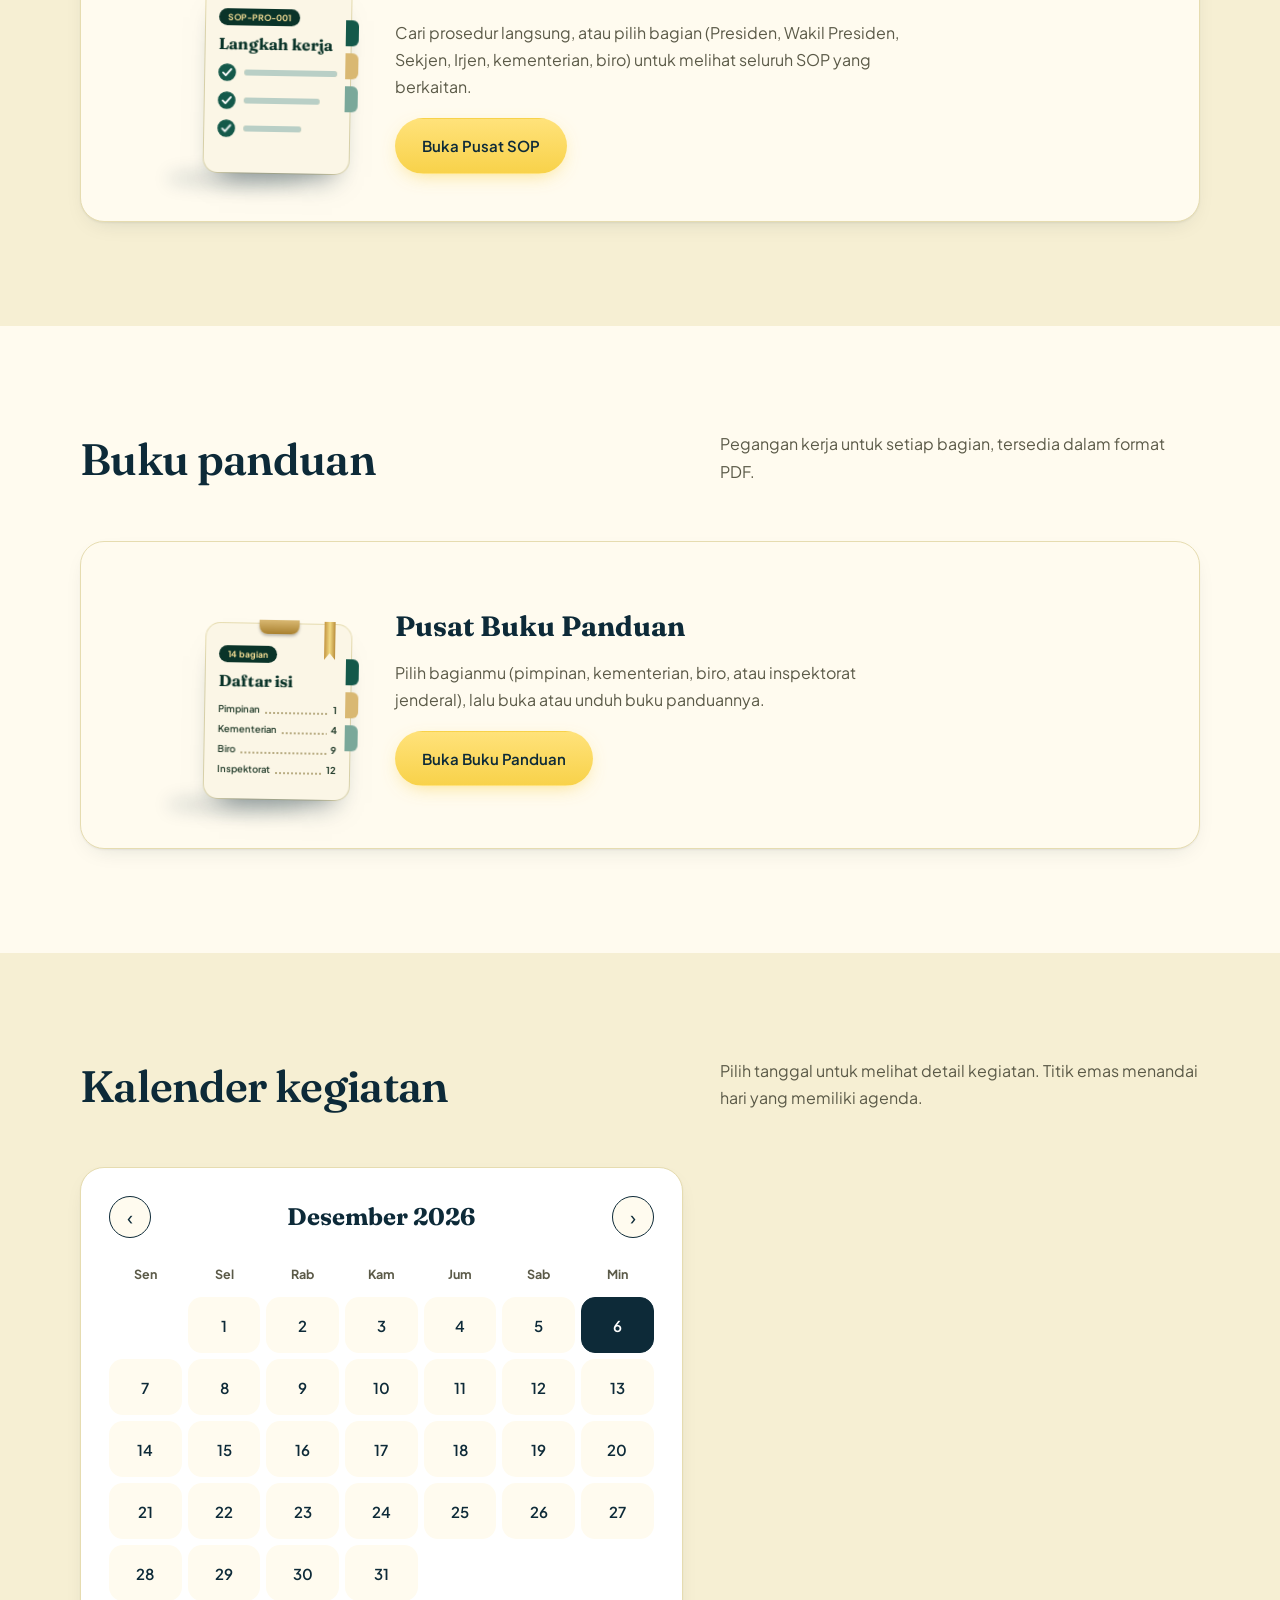
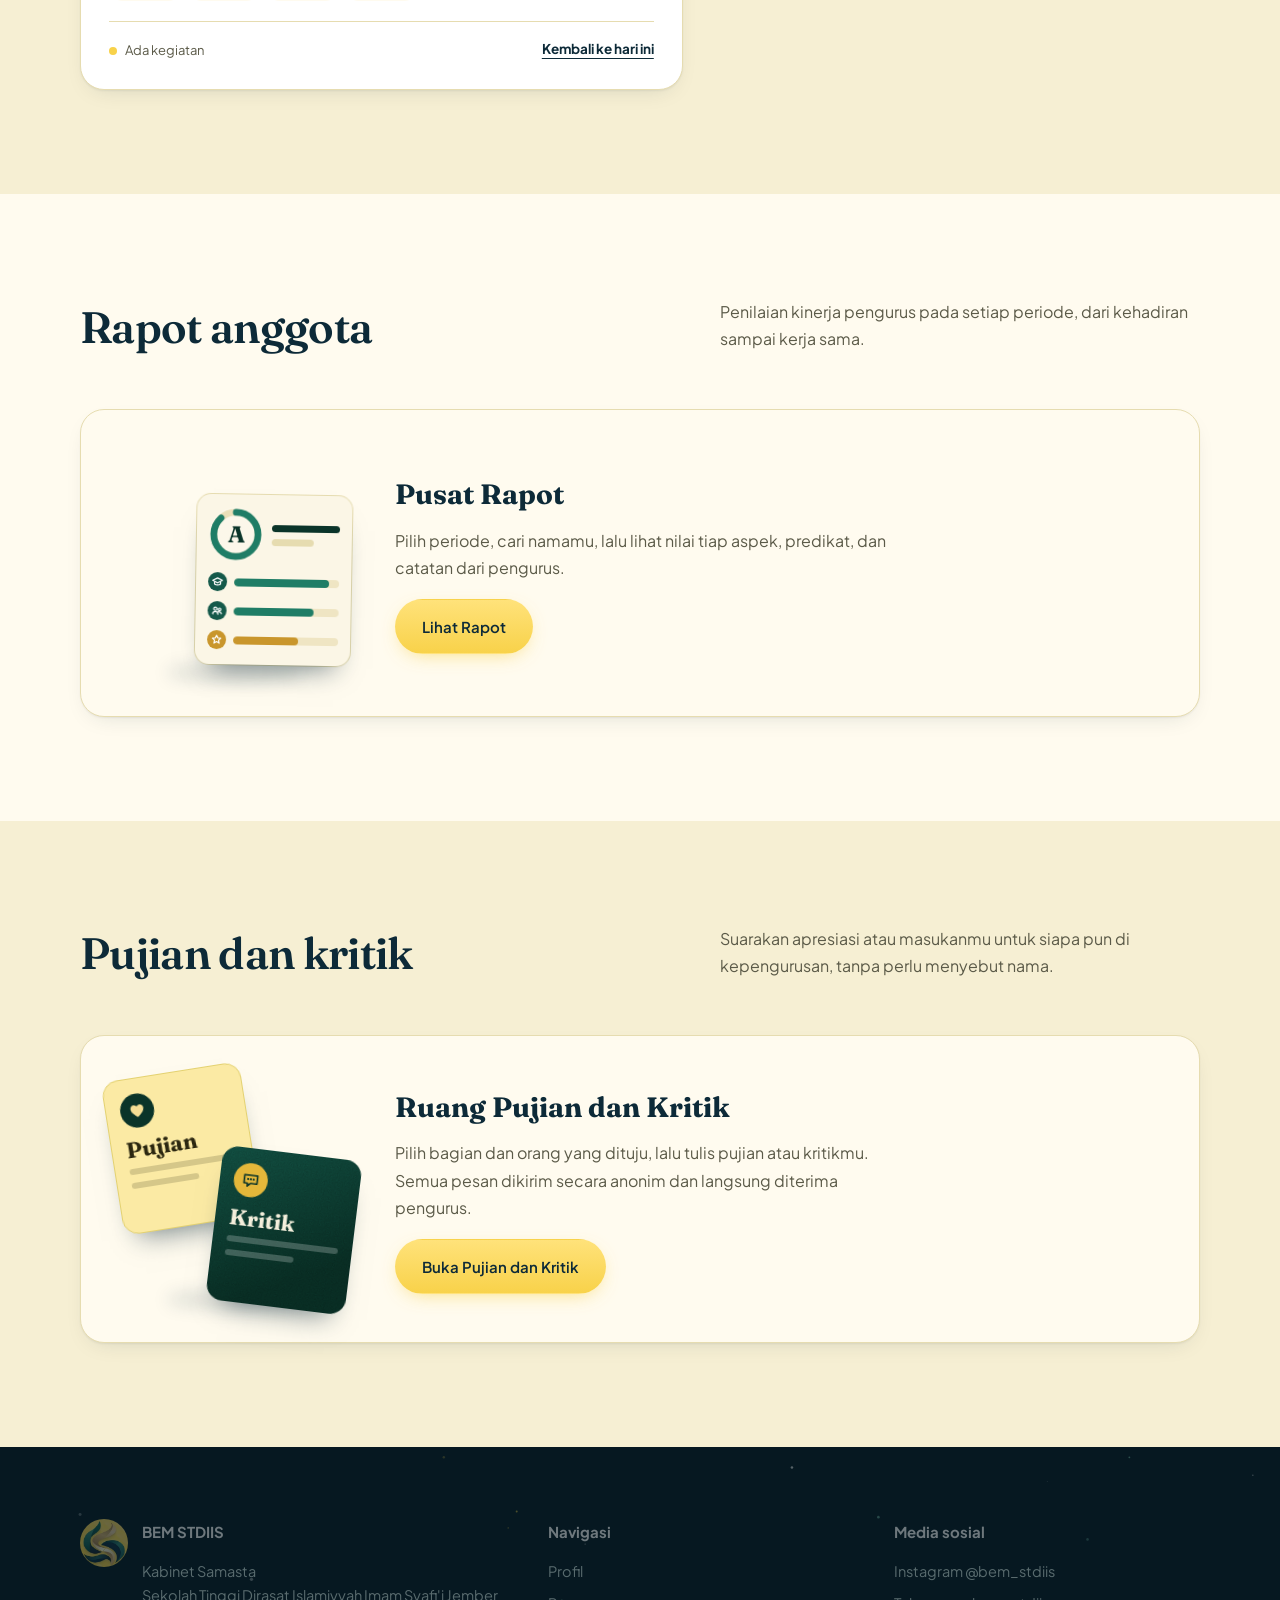
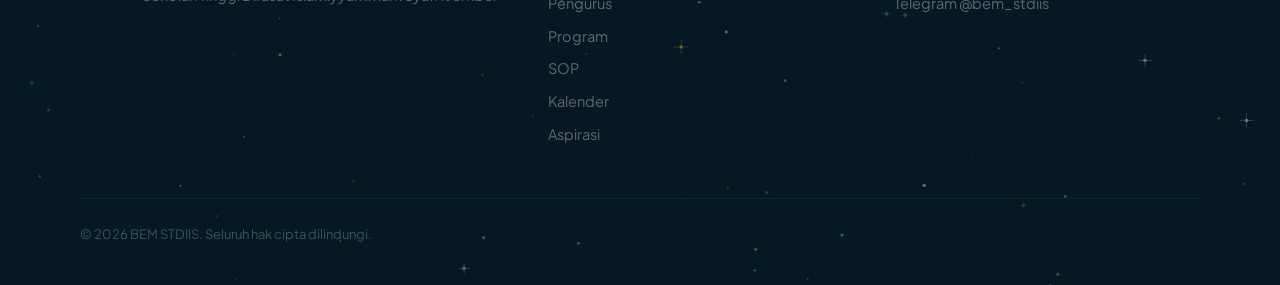
==== commit bd659cb7: "Add files via upload" ====
--- a/index.html
+++ b/index.html
@@ -603,20 +603,22 @@
 .pf-photo.noimg img{display:none}
 .pf-mono{position:relative;z-index:1;width:132px;height:132px;border-radius:50%;display:grid;place-items:center;font:600 48px/1 var(--serif);color:var(--gold);box-shadow:0 0 0 2px rgba(var(--glow),.55),0 0 0 10px rgba(var(--glow),.12)}
 .pf-photo:not(.noimg) .pf-mono{display:none}
-.pf-info{padding:36px 36px 28px;display:flex;flex-direction:column;gap:14px;min-width:0;overflow:auto}
+.pf-info{padding:36px 36px 28px;display:flex;flex-direction:column;gap:16px;min-width:0;overflow:auto}
 .pf-name{font:600 clamp(25px,3.2vw,32px)/1.18 var(--serif);overflow-wrap:anywhere;text-wrap:balance}
 .pf-role{margin-top:-6px;color:var(--muted);font-size:15px}
 .pf-facts{display:grid;grid-template-columns:repeat(2,minmax(0,1fr));gap:12px 18px;margin-top:2px}
 .pf-facts div{min-width:0;border-left:2px solid var(--gold);padding-left:12px}
 .pf-facts dt{font-size:11.5px;letter-spacing:.08em;text-transform:uppercase;color:var(--muted);font-weight:700}
 .pf-facts dd{font-size:15px;line-height:1.4;overflow-wrap:anywhere;margin-top:2px}
-.pf-motto{font:italic 400 17px/1.55 var(--serif);color:#2b4652;background:var(--sand);border-radius:16px;padding:14px 18px 14px 20px;position:relative}
-.pf-motto::before{content:"\201C";position:absolute;left:8px;top:-4px;font:700 38px/1 var(--serif);color:var(--champagne)}
-.pf-ig{align-self:flex-start;display:inline-flex;gap:8px;align-items:center;font-weight:600;font-size:14.5px;color:var(--indigo);border:1.5px solid var(--line);border-radius:999px;padding:7px 16px 7px 12px;transition:background .2s,border-color .2s}
+.pf-extra{display:flex;flex-direction:column;align-items:flex-start;gap:16px}
+.pf-extra:empty{display:none}
+.pf-motto{align-self:stretch;font:italic 400 17px/1.6 var(--serif);color:#2b4652;background:var(--sand);border-radius:16px;padding:22px 20px 16px 46px;position:relative;margin:0}
+.pf-motto::before{content:"\201C";position:absolute;left:16px;top:14px;font:700 40px/1 var(--serif);color:var(--champagne)}
+.pf-ig{display:inline-flex;gap:8px;align-items:center;margin-bottom:2px;font-weight:600;font-size:14.5px;color:var(--indigo);border:1.5px solid var(--line);border-radius:999px;padding:7px 16px 7px 12px;transition:background .2s,border-color .2s}
 .pf-ig:hover{background:var(--gold);border-color:var(--gold);color:var(--ink)}
 .pf-ig svg{width:17px;height:17px}
 .pf-empty{color:var(--muted);font-size:14.5px;background:var(--sand);border-radius:14px;padding:12px 16px}
-.pf-nav{margin-top:auto;padding-top:14px;border-top:1px solid var(--line);display:flex;align-items:center;gap:10px}
+.pf-nav{margin-top:auto;padding-top:16px;border-top:1px solid var(--line);display:flex;align-items:center;gap:10px}
 .pf-nav span{flex:1;text-align:center;font-size:13px;color:var(--muted);font-variant-numeric:tabular-nums}
 .pf-nav button{font:600 14px var(--sans);border:1.5px solid var(--line);background:var(--paper);color:var(--ink);border-radius:999px;padding:8px 16px;cursor:pointer;transition:background .2s,border-color .2s}
 .pf-nav button:hover:not(:disabled){background:var(--gold);border-color:var(--gold)}
@@ -627,13 +629,13 @@
 @media (max-width:680px){
   dialog.pf{margin:auto auto 0;width:calc(100vw - 16px);max-height:calc(100dvh - 16px)}
   .pf-card{grid-template-columns:minmax(0,1fr);border-radius:26px 26px 18px 18px;overflow:auto;max-height:calc(100dvh - 16px)}
-  .pf-photo{min-height:0;height:clamp(230px,44dvh,340px)}
+  .pf-photo{min-height:0;height:clamp(190px,30dvh,300px)}
   .pf-photo img{object-position:50% 18%}
   .pf-photo.noimg{height:170px}
   .pf-photo.noimg .pf-mono{width:92px;height:92px;font-size:34px}
-  .pf-info{padding:24px 22px 22px;overflow:visible}
+  .pf-info{padding:24px 22px 22px;overflow:visible;gap:16px}
   .pf-mono{width:108px;height:108px;font-size:40px}
-  .pf-nav{position:sticky;bottom:0;background:var(--paper);margin:0 -22px -22px;padding:12px 22px calc(12px + env(safe-area-inset-bottom))}
+  .pf-nav{position:sticky;bottom:0;background:var(--paper);margin:8px -22px -22px;padding:14px 22px calc(14px + env(safe-area-inset-bottom));box-shadow:0 -10px 14px -10px rgba(13,42,56,.18)}
 }
 @media (max-width:600px){
   .u-body .mlist{grid-template-columns:minmax(0,1fr)}
@@ -1044,7 +1046,7 @@
       <h3 class="pf-name" id="pf-name"></h3>
       <p class="pf-role" id="pf-role"></p>
       <dl class="pf-facts" id="pf-facts"></dl>
-      <div id="pf-extra"></div>
+      <div class="pf-extra" id="pf-extra"></div>
       <div class="pf-nav"><button type="button" id="pf-prev">&larr; Sebelumnya</button><span id="pf-pos"></span><button type="button" id="pf-next">Berikutnya &rarr;</button></div>
     </div>
   </div>
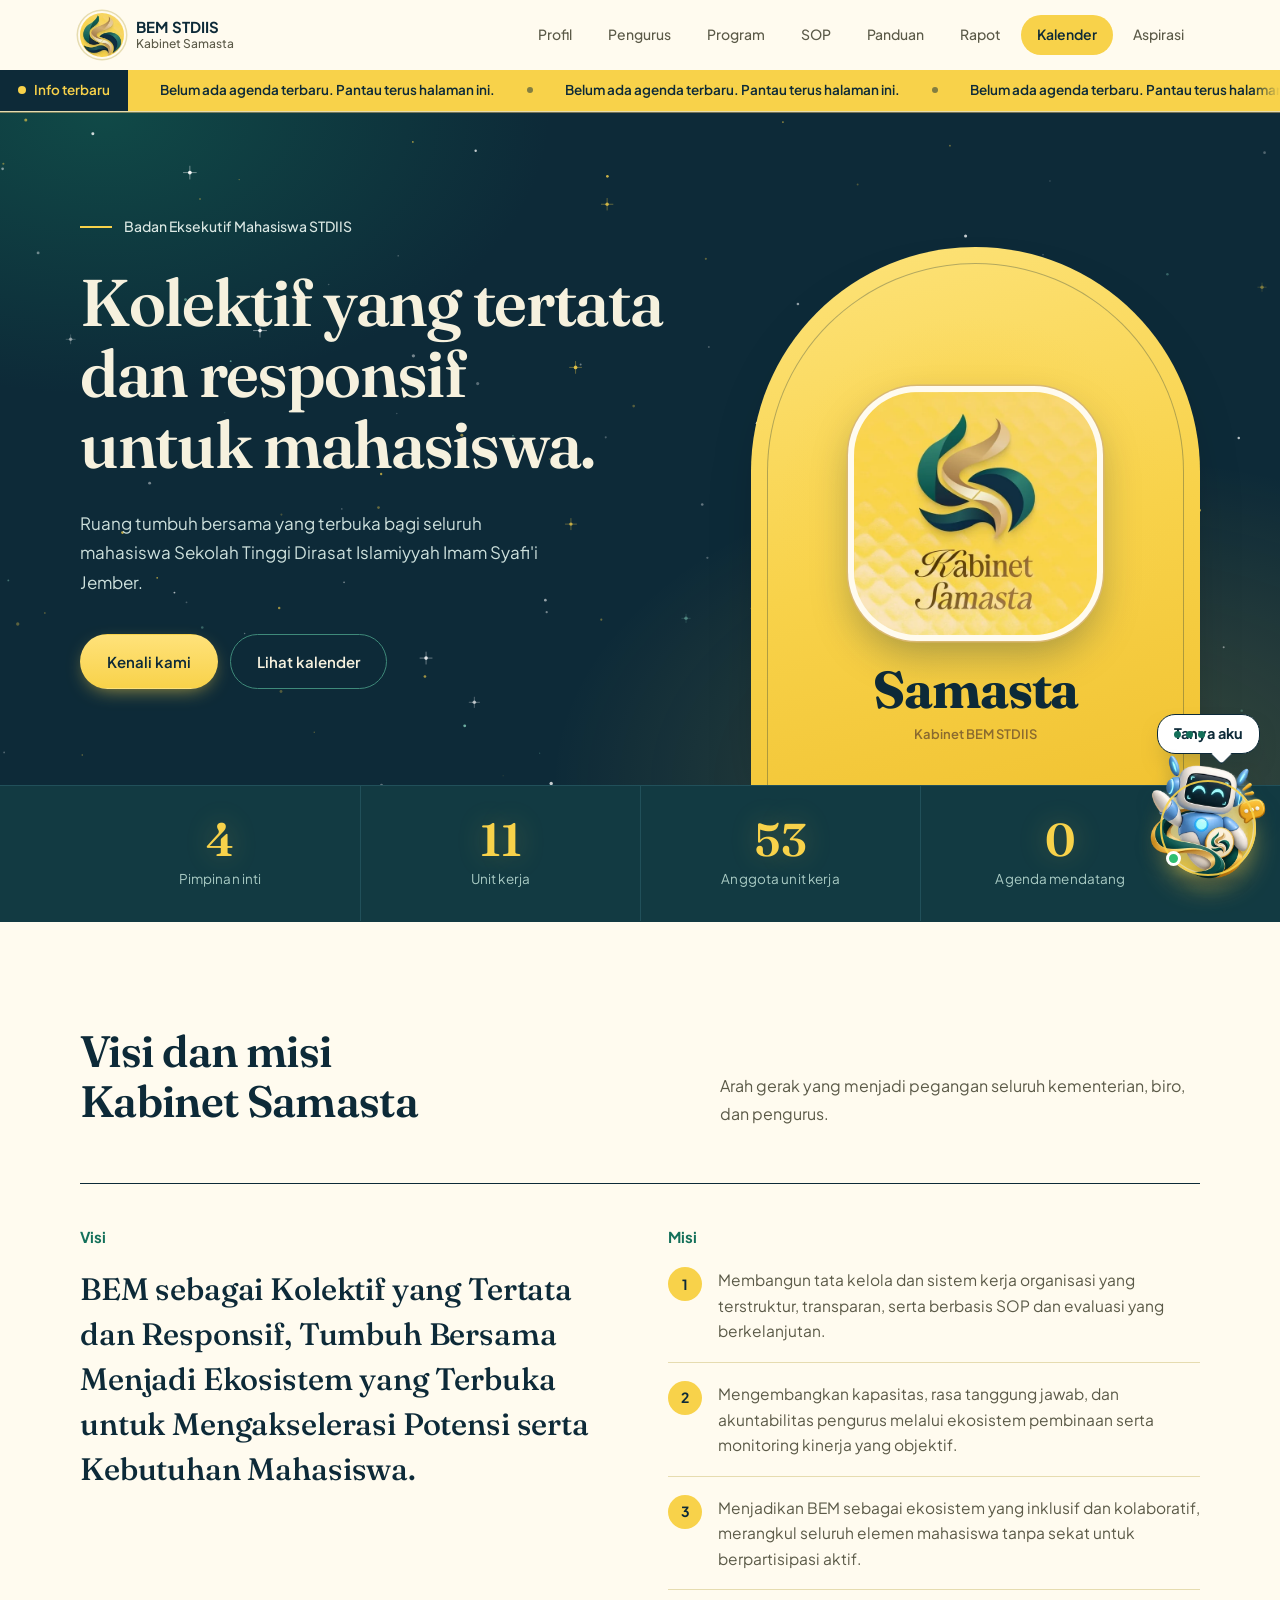
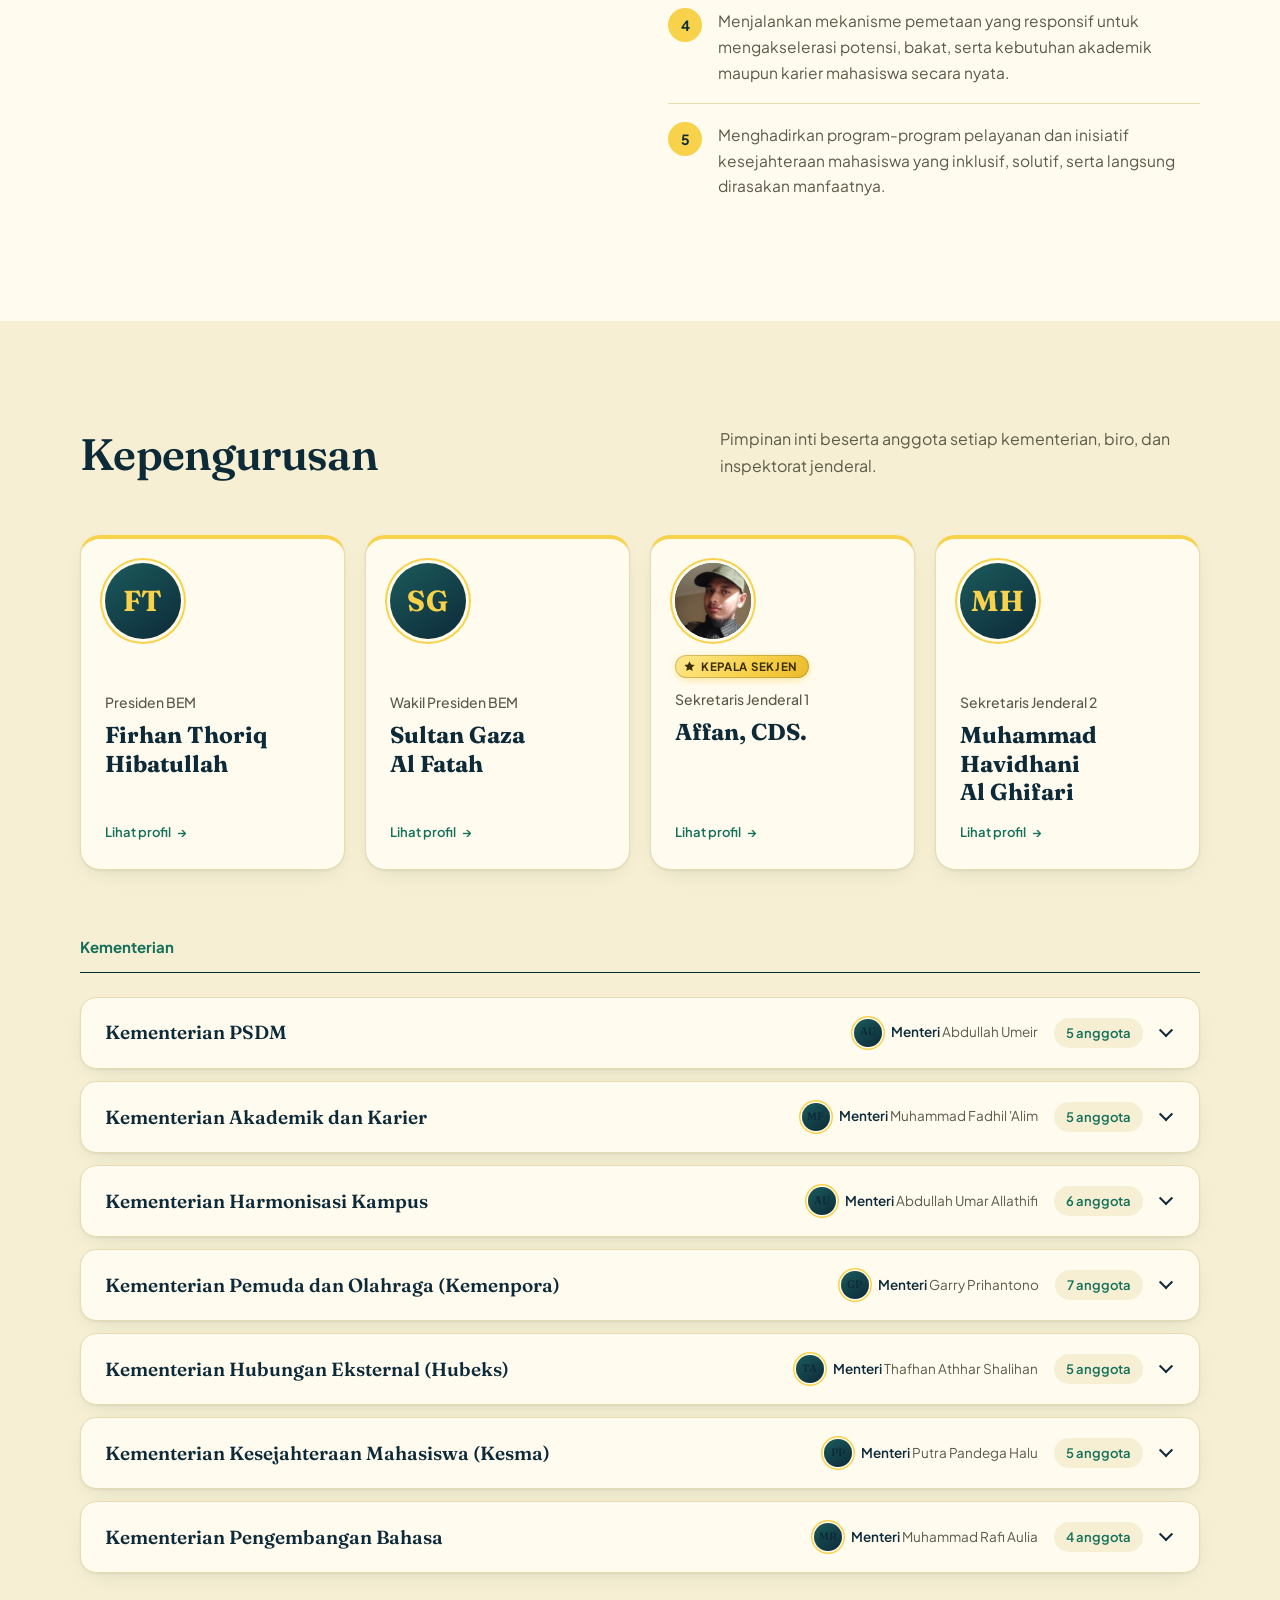
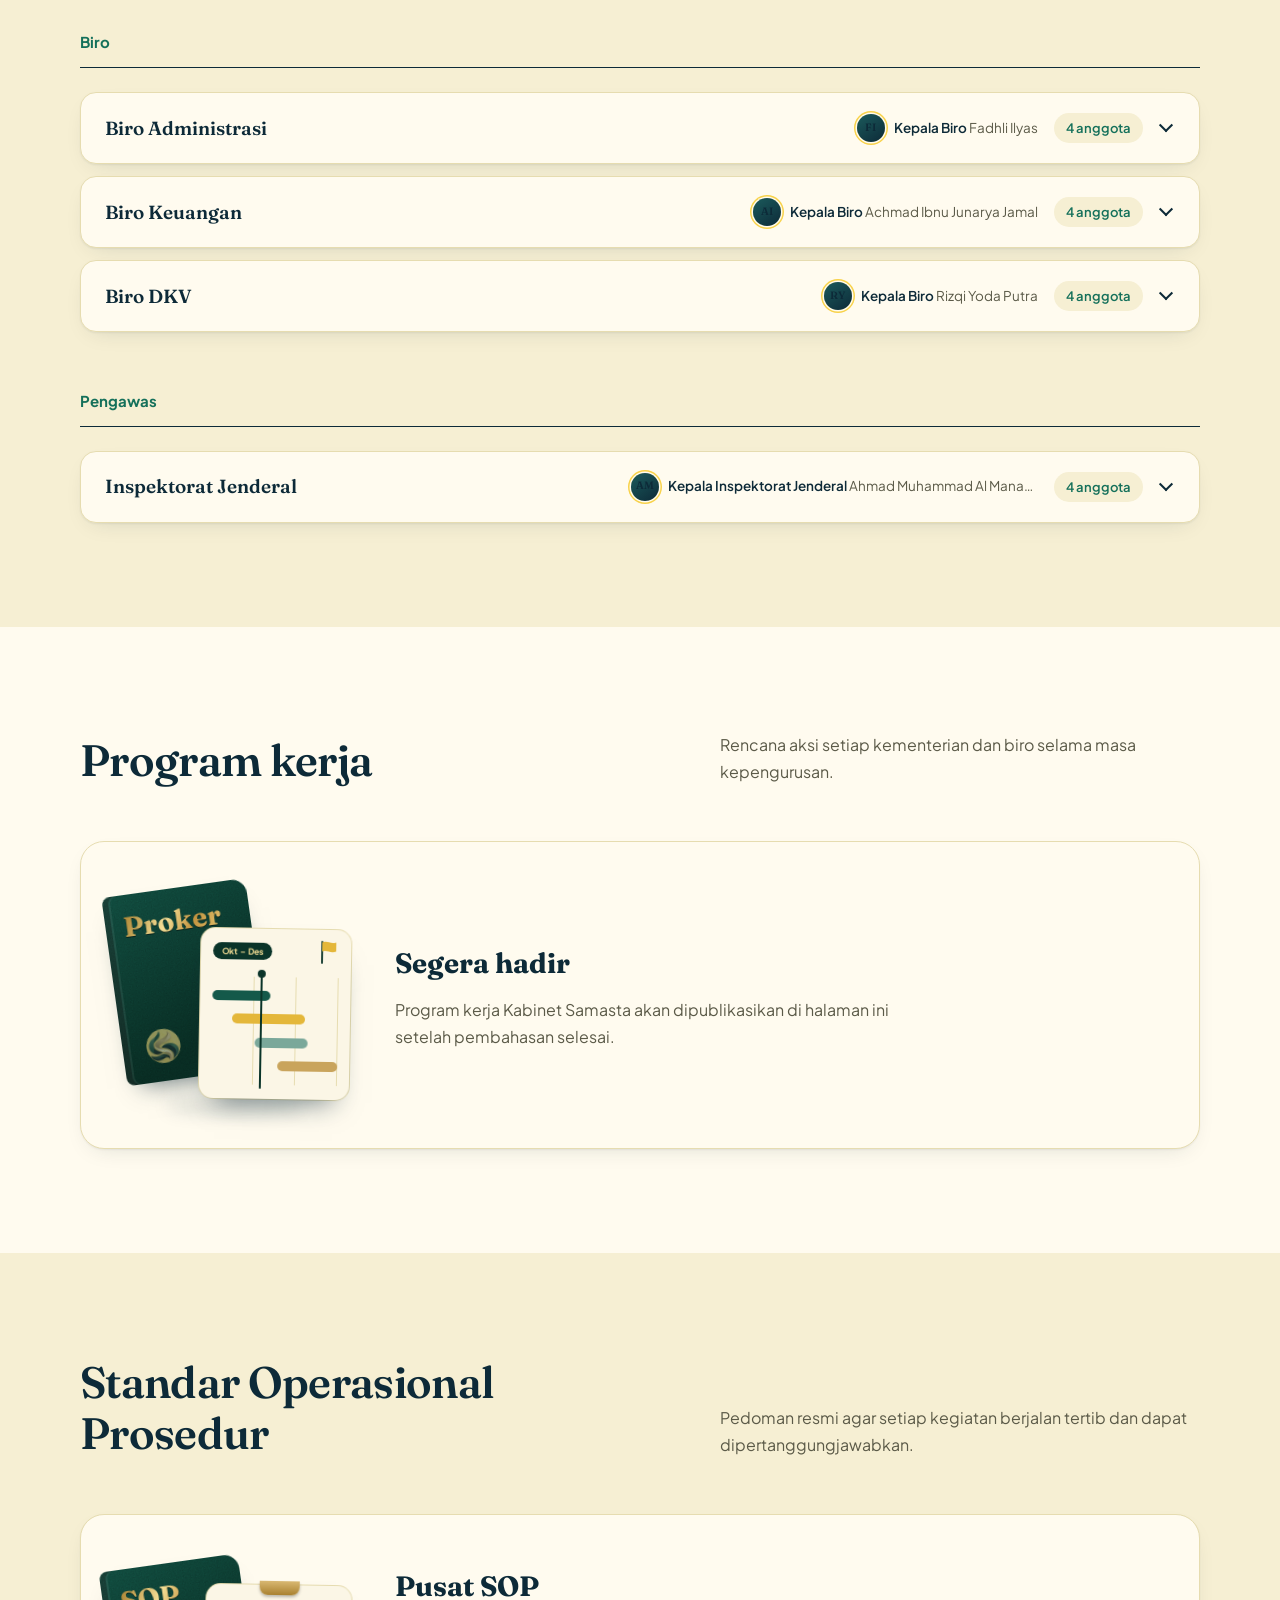
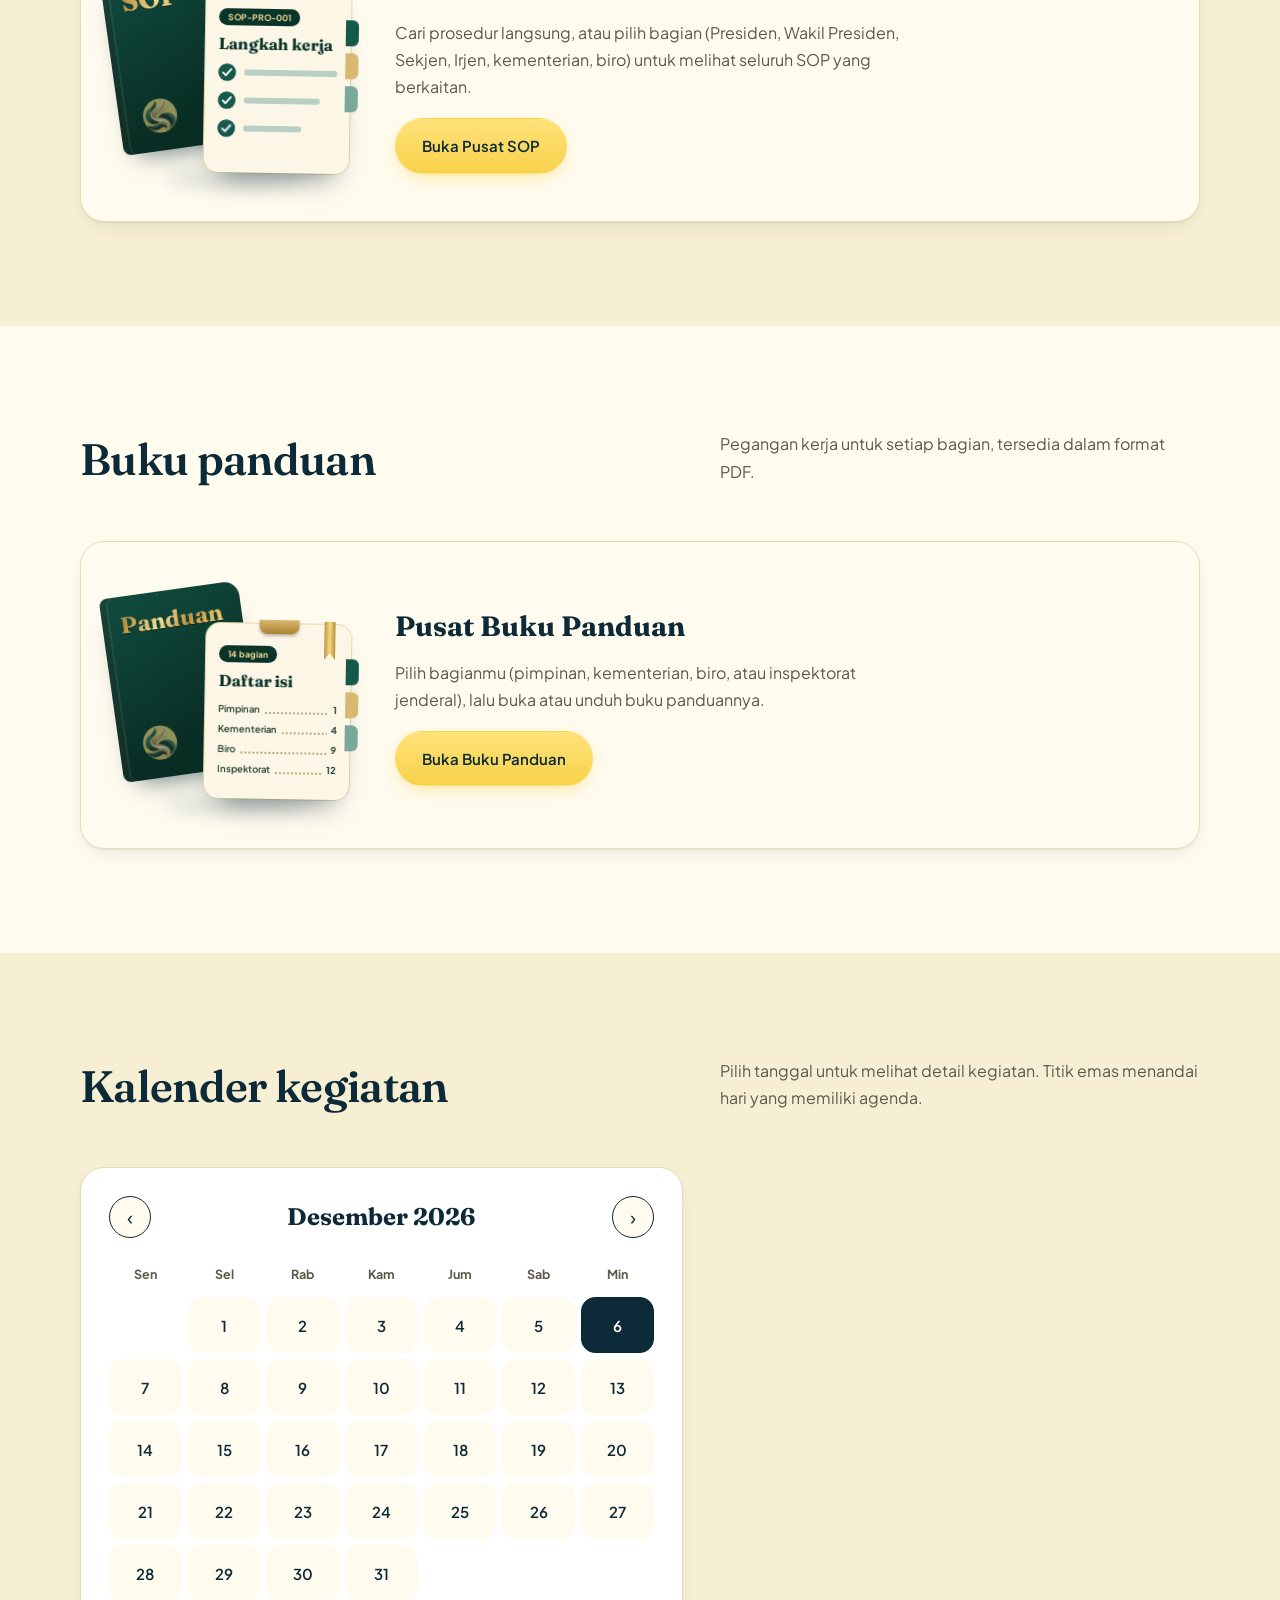
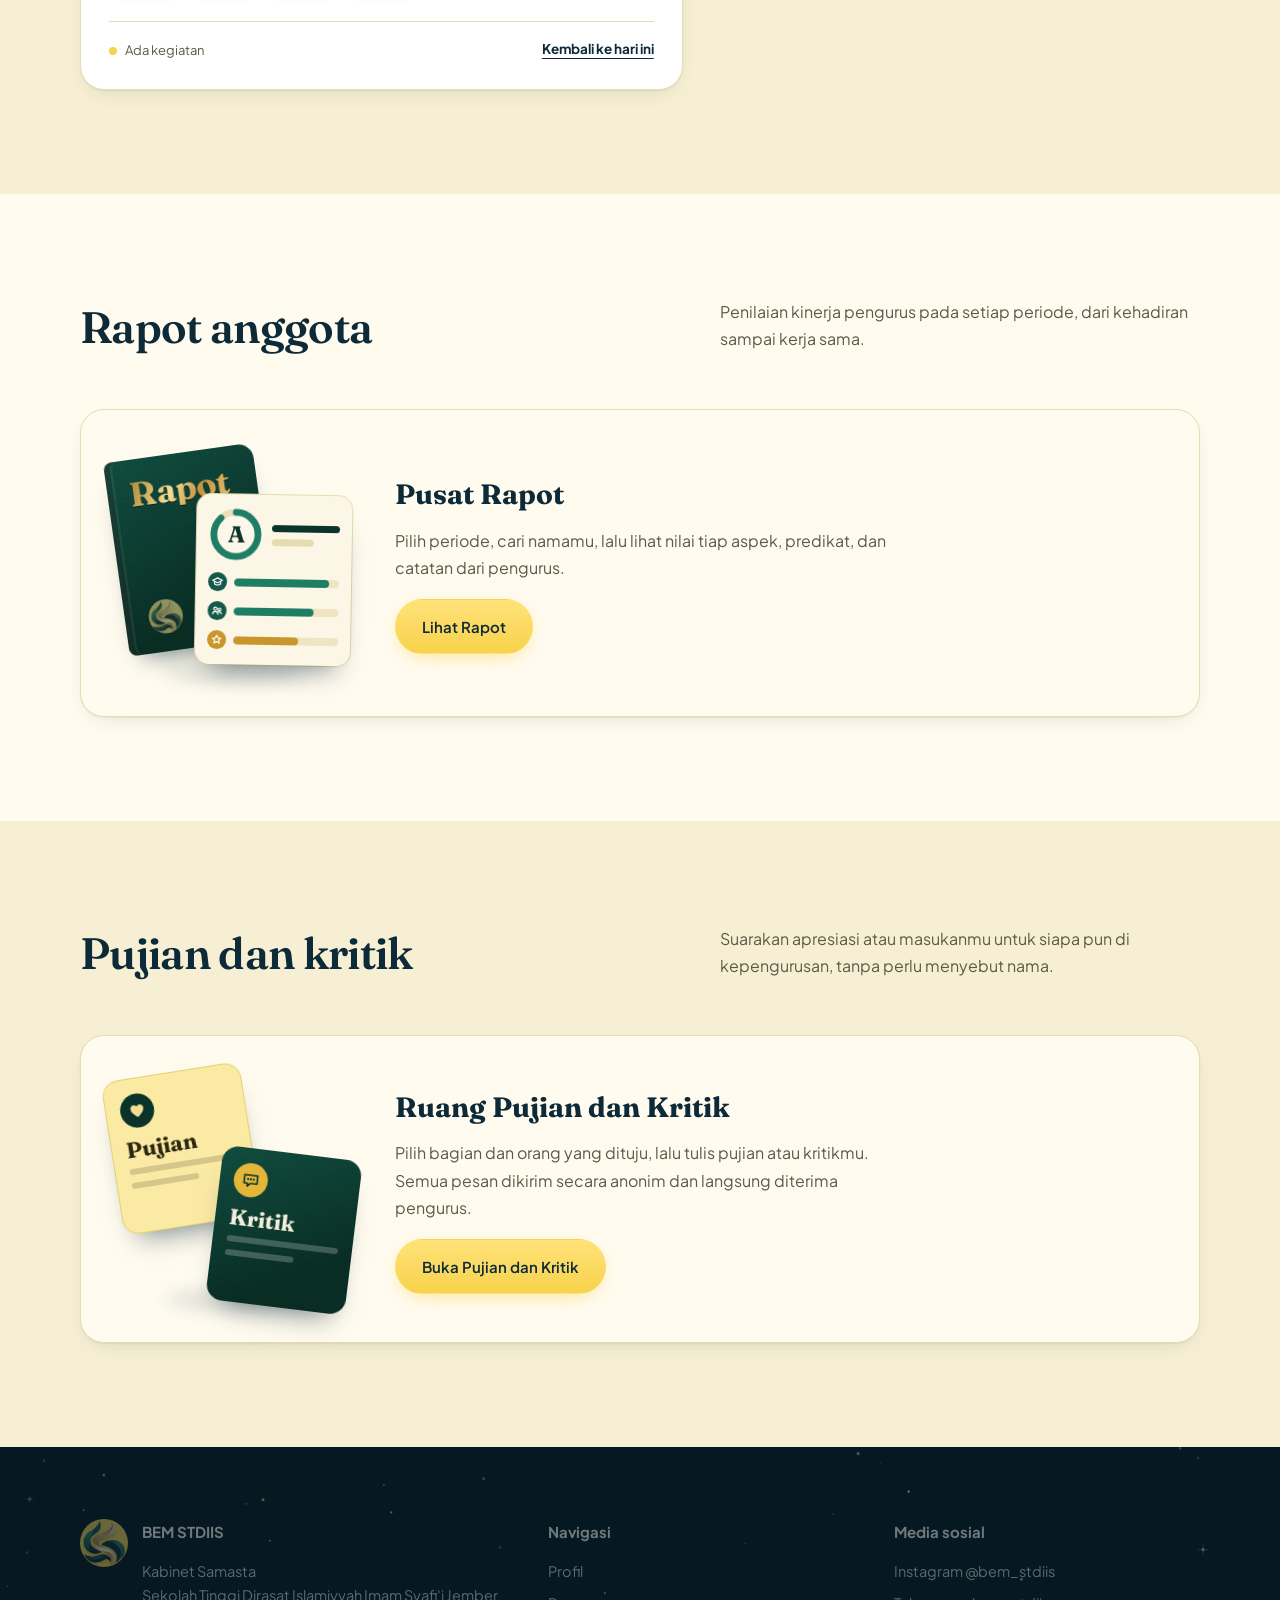
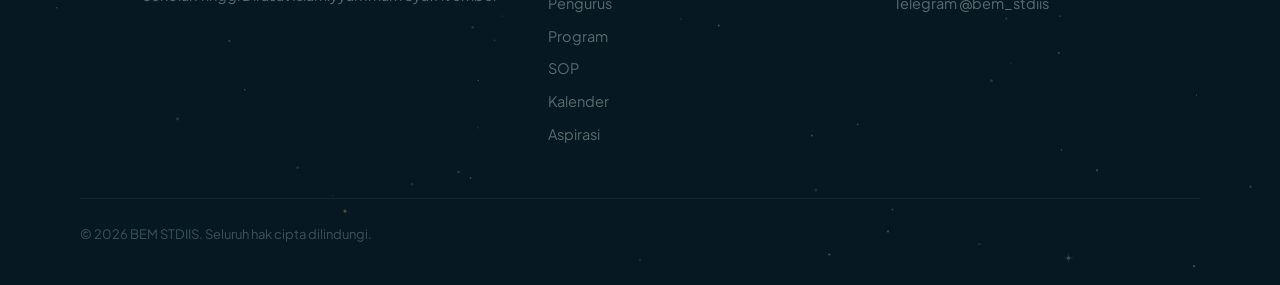
==== commit fcd22126: "Add files via upload" ====
--- a/index.html
+++ b/index.html
@@ -629,8 +629,11 @@
 @media (max-width:680px){
   dialog.pf{margin:auto auto 0;width:calc(100vw - 16px);max-height:calc(100dvh - 16px)}
   .pf-card{grid-template-columns:minmax(0,1fr);border-radius:26px 26px 18px 18px;overflow:auto;max-height:calc(100dvh - 16px)}
-  .pf-photo{min-height:0;height:clamp(190px,30dvh,300px)}
-  .pf-photo img{object-position:50% 18%}
+  .pf-photo{min-height:0;height:clamp(210px,35dvh,320px)}
+  .pf-photo::before{background:var(--pf-bg,none) center/cover no-repeat;filter:blur(20px) saturate(1.1);transform:scale(1.25);opacity:.9}
+  .pf-photo.noimg::before{background:radial-gradient(70% 50% at 80% 0%,rgba(var(--glow),.28),transparent 70%);filter:none;transform:none;opacity:1}
+  .pf-photo img{object-fit:contain;object-position:50% 50%;filter:drop-shadow(0 10px 24px rgba(5,20,28,.45))}
+  .pf-photo::after{display:none}
   .pf-photo.noimg{height:170px}
   .pf-photo.noimg .pf-mono{width:92px;height:92px;font-size:34px}
   .pf-info{padding:24px 22px 22px;overflow:visible;gap:16px}
@@ -1116,6 +1119,7 @@
     var p = PEOPLE[id]; if (!p) return; cur = id;
     var ph = $("pf-photo"), old = ph.querySelector("img"); if (old) old.remove();
     ph.classList.remove("noimg");
+    ph.style.setProperty("--pf-bg", p.foto ? 'url("' + String(p.foto).replace(/"/g, "%22") + '")' : "none");
     if (p.foto){ var im = new Image(); im.alt = ""; im.decoding = "async"; im.onerror = function(){ ph.classList.add("noimg"); im.remove(); }; im.src = p.foto; ph.insertBefore(im, ph.firstChild); }
     else ph.classList.add("noimg");
     $("pf-mono").textContent = ini(p.nama);
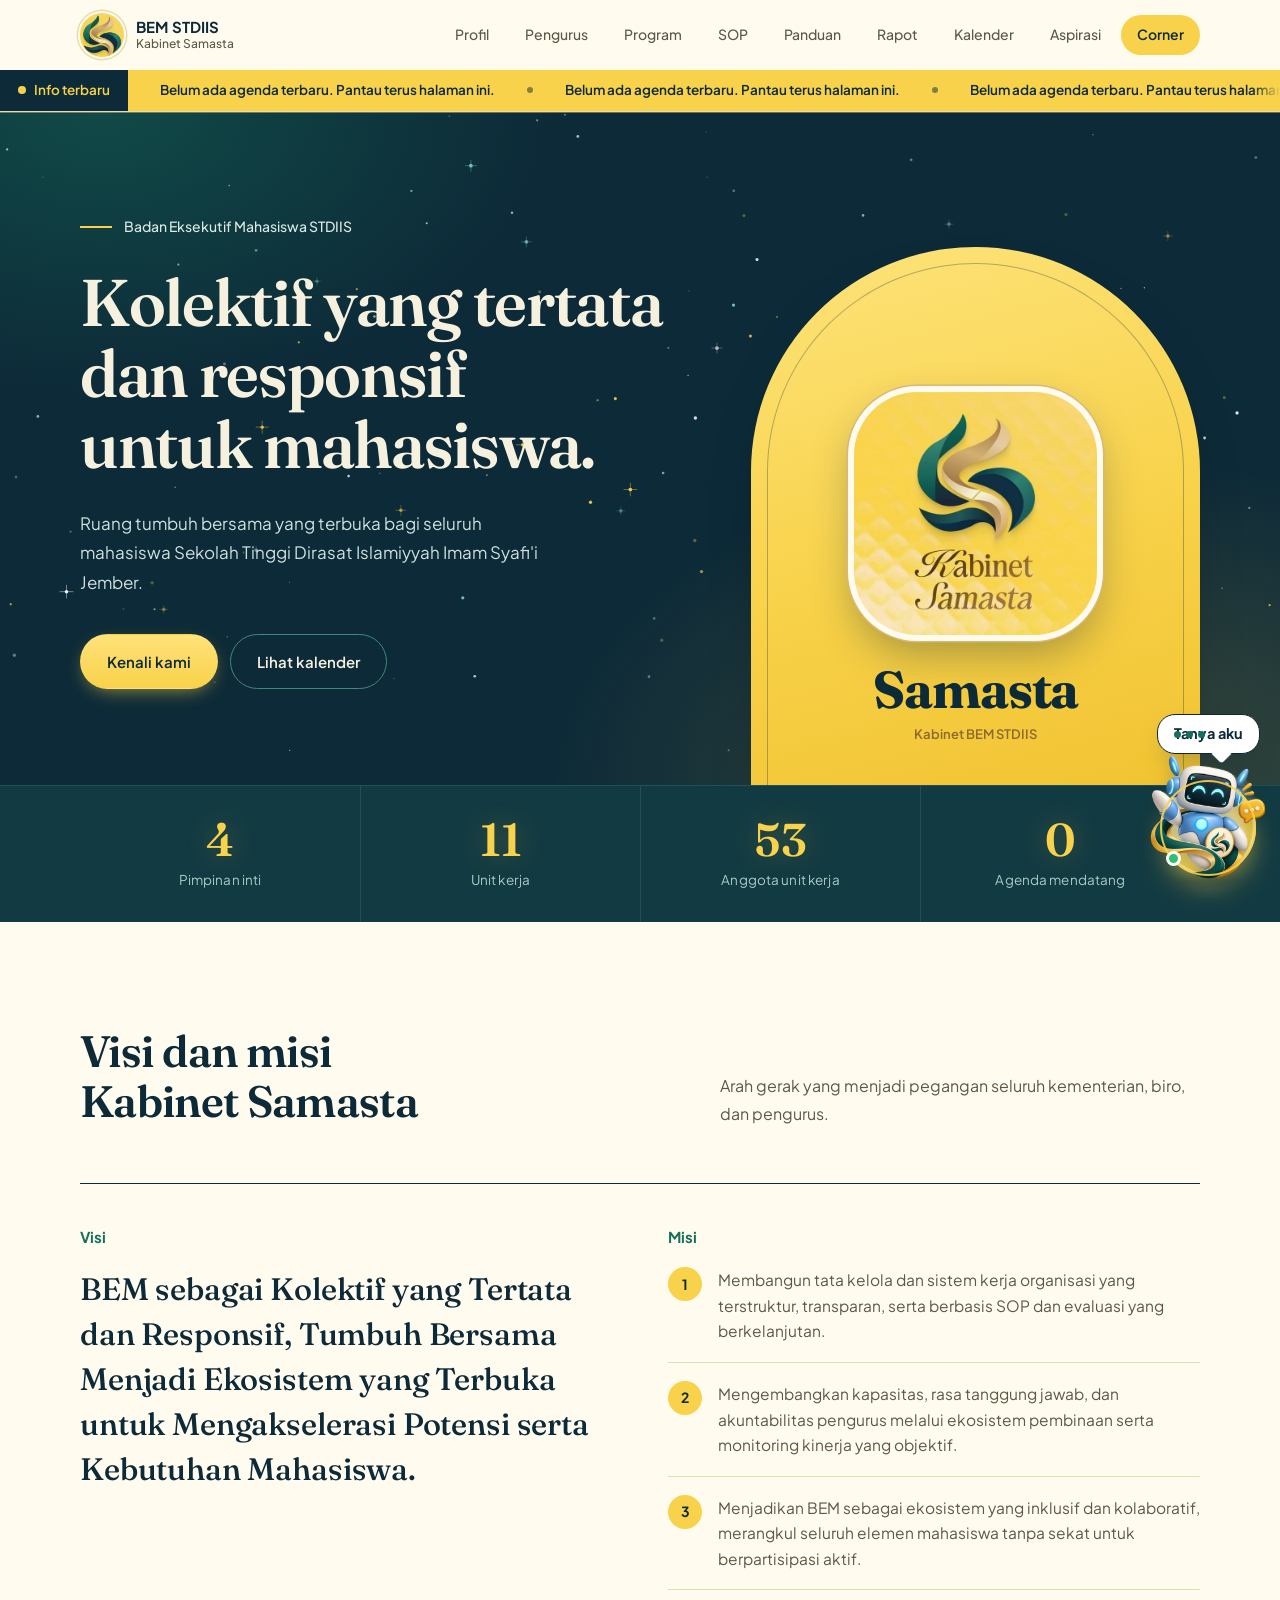
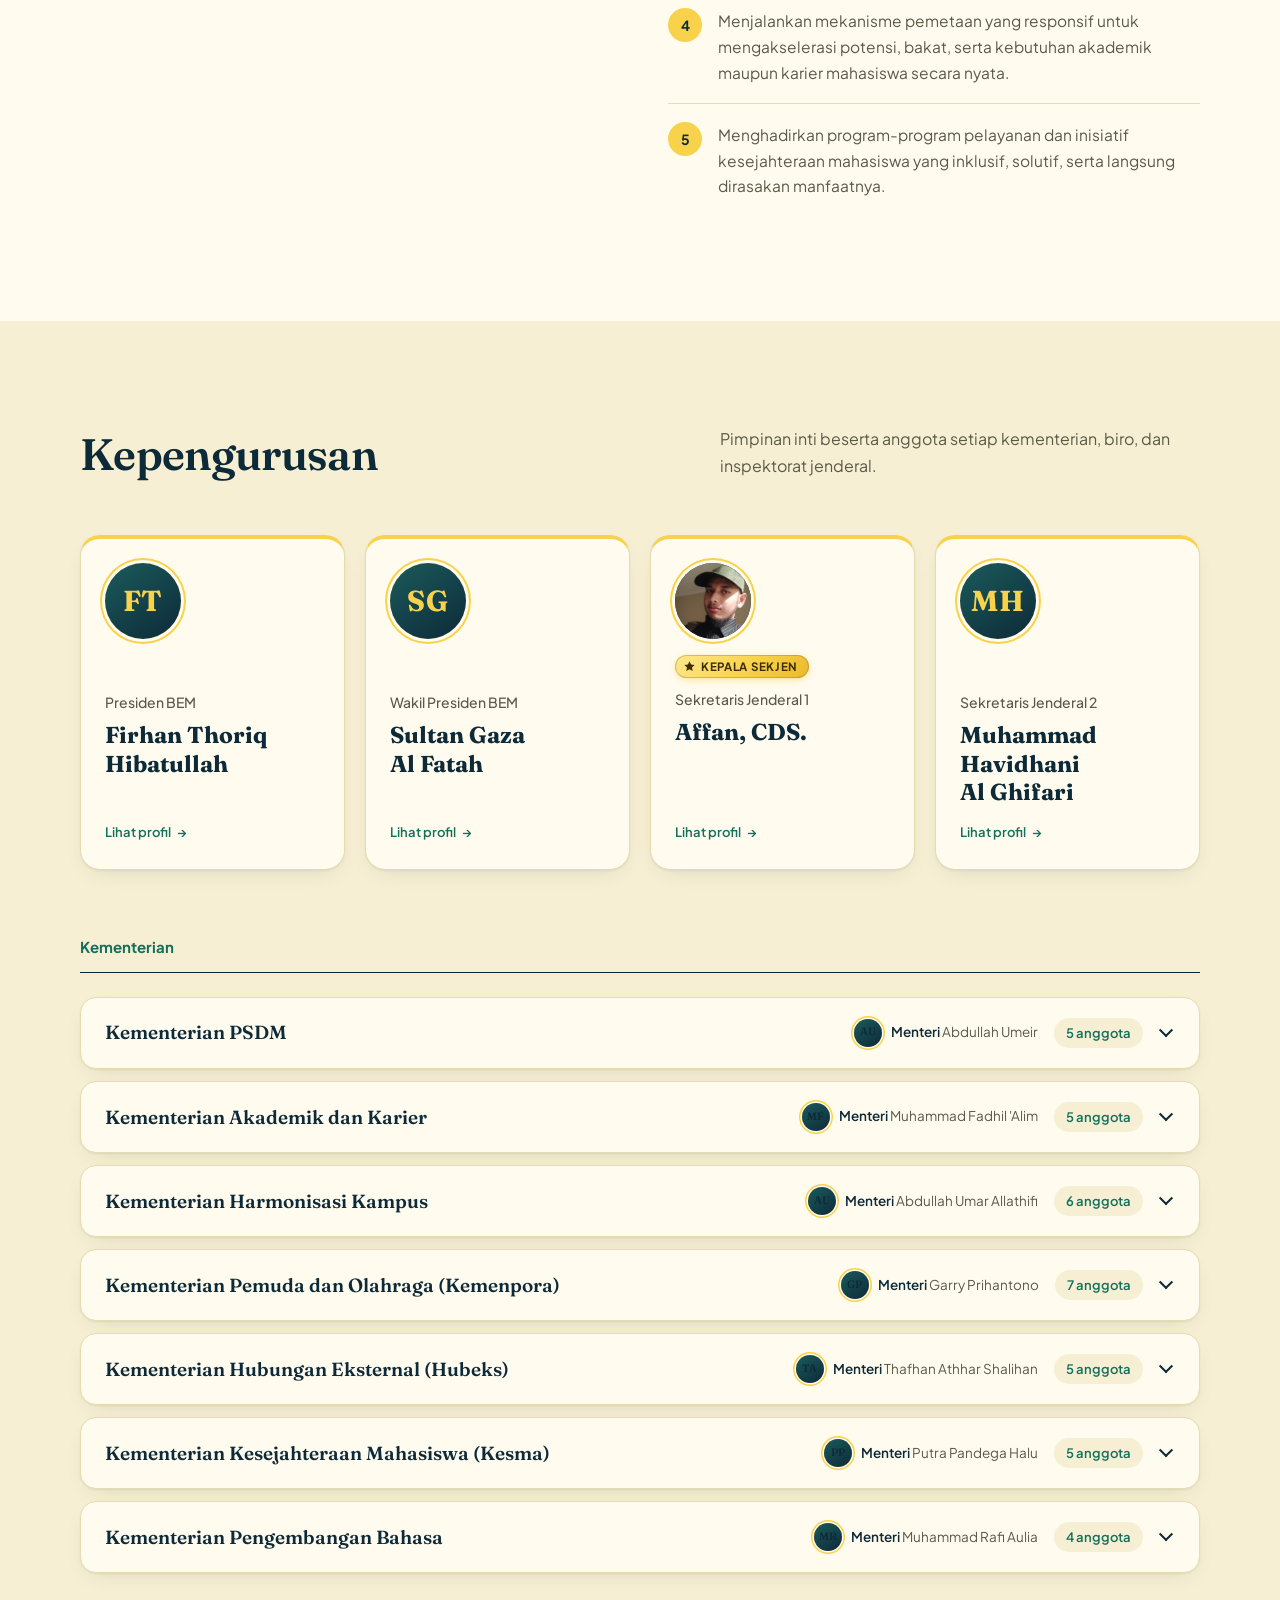
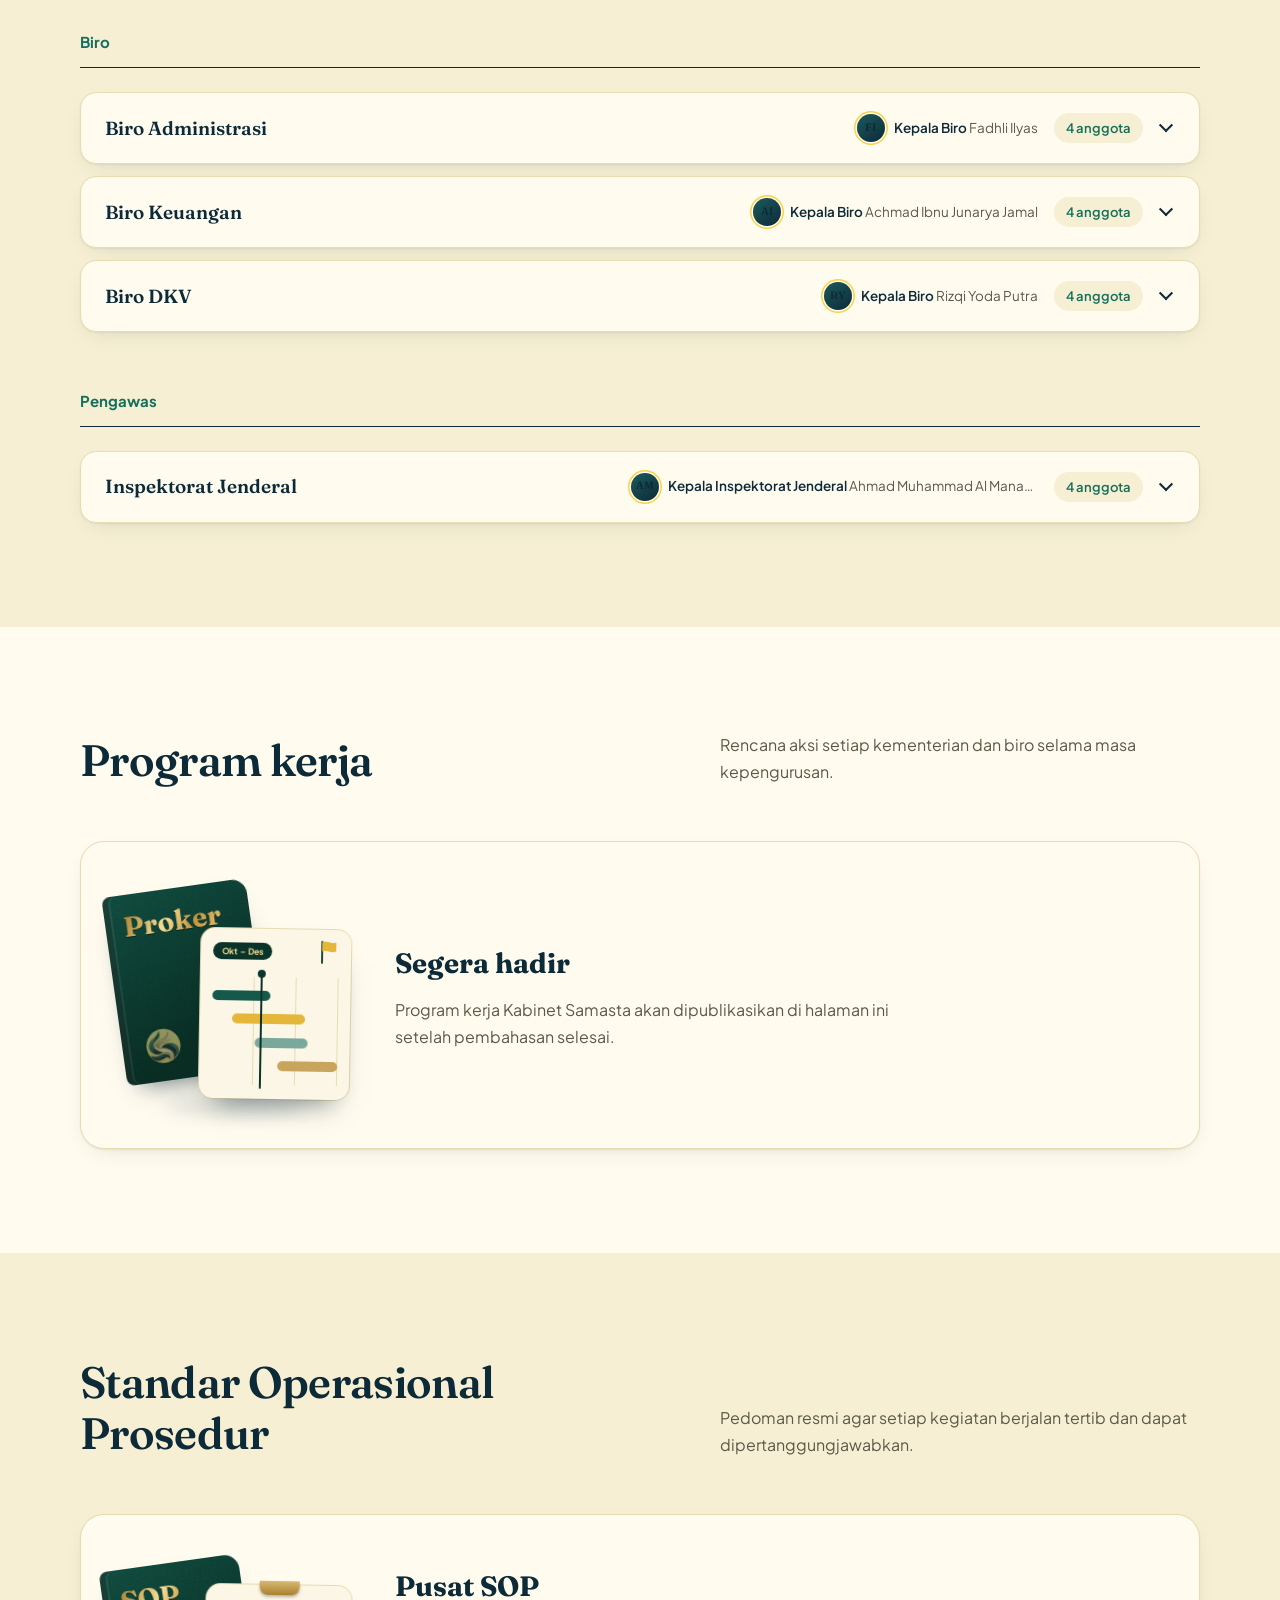
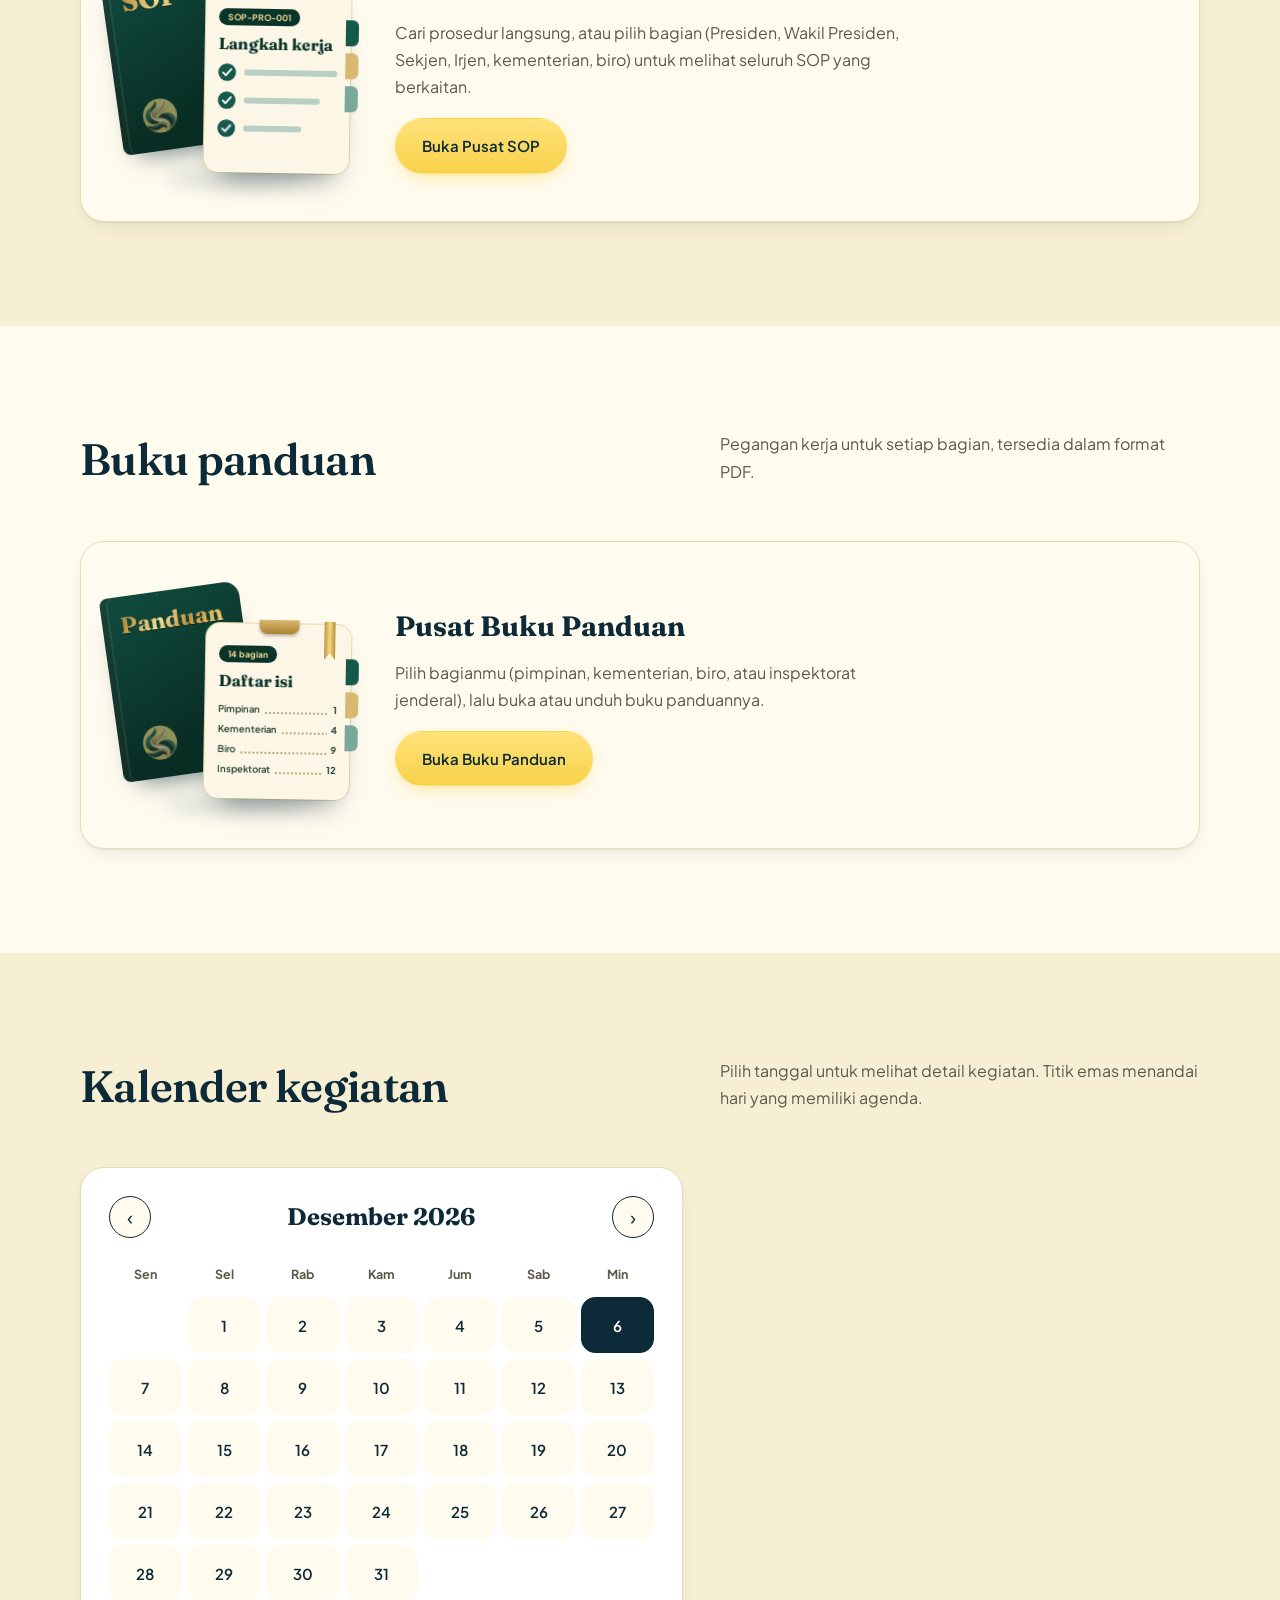
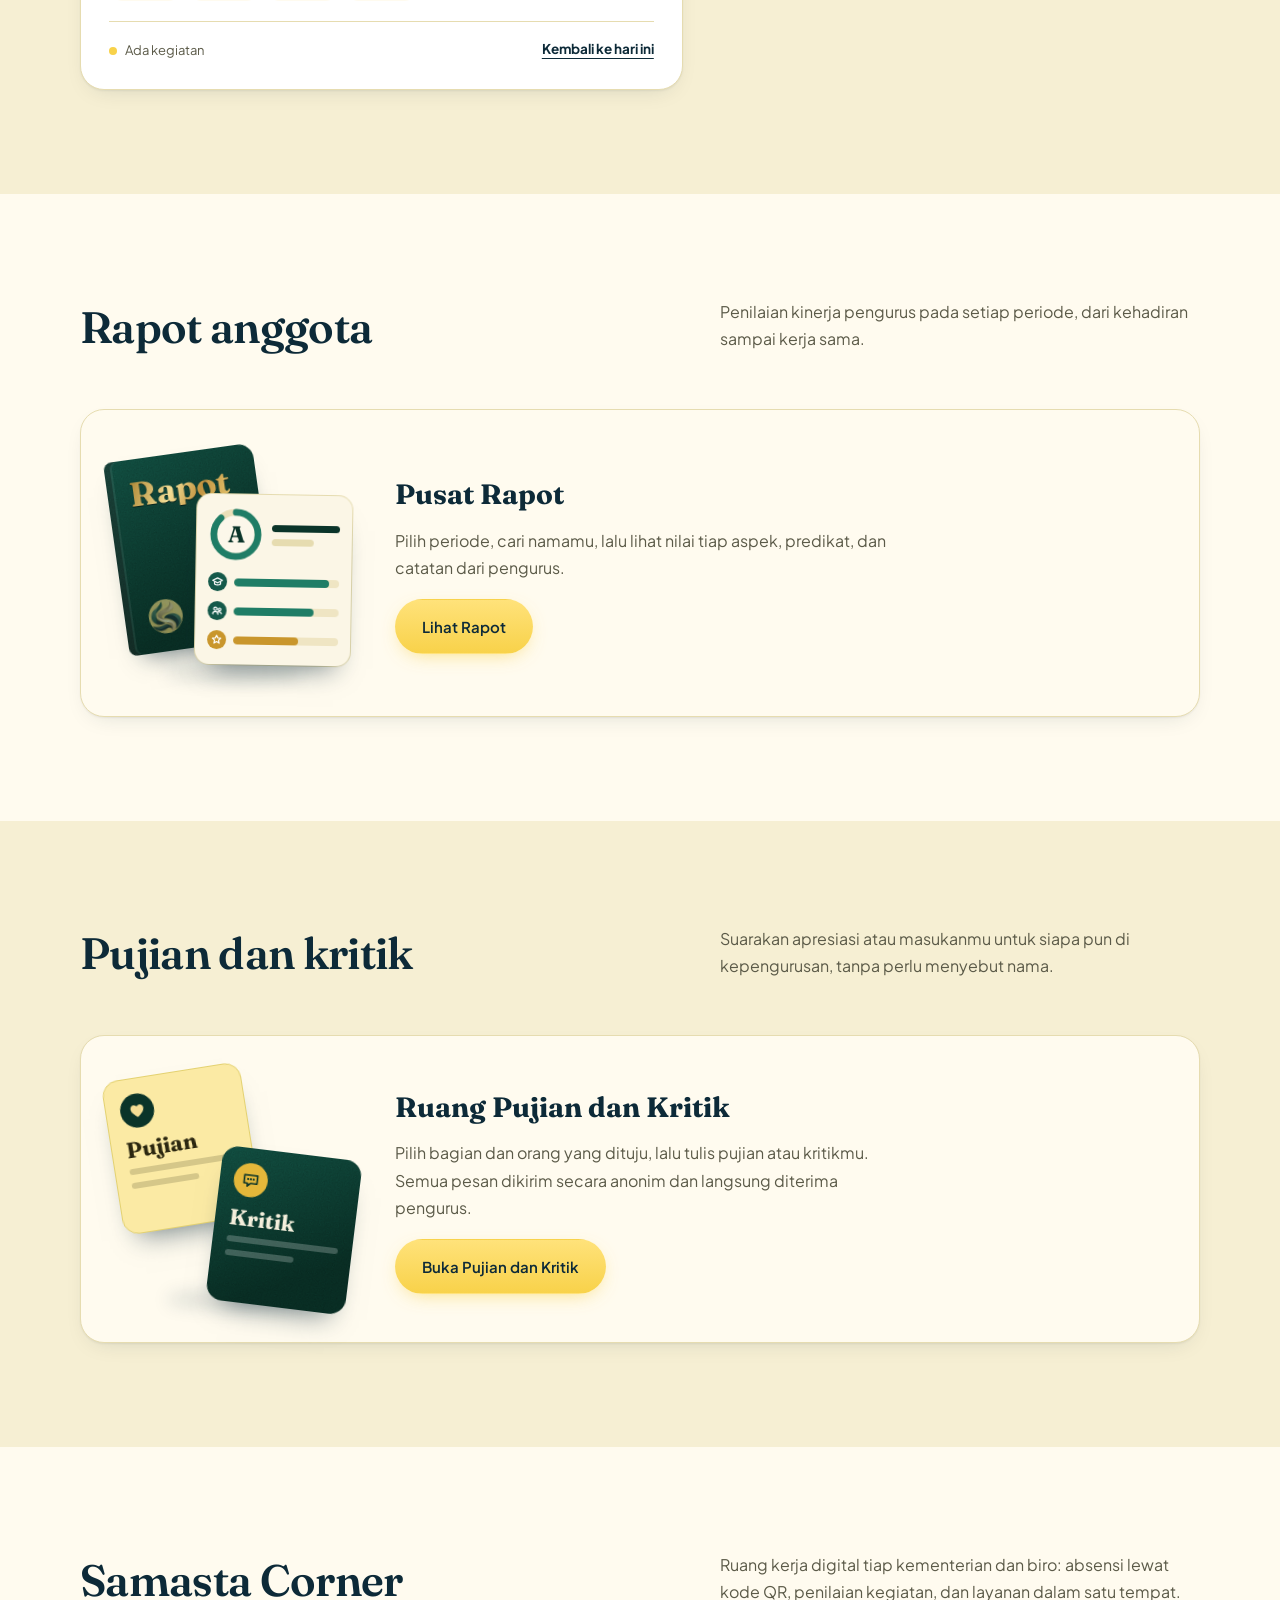
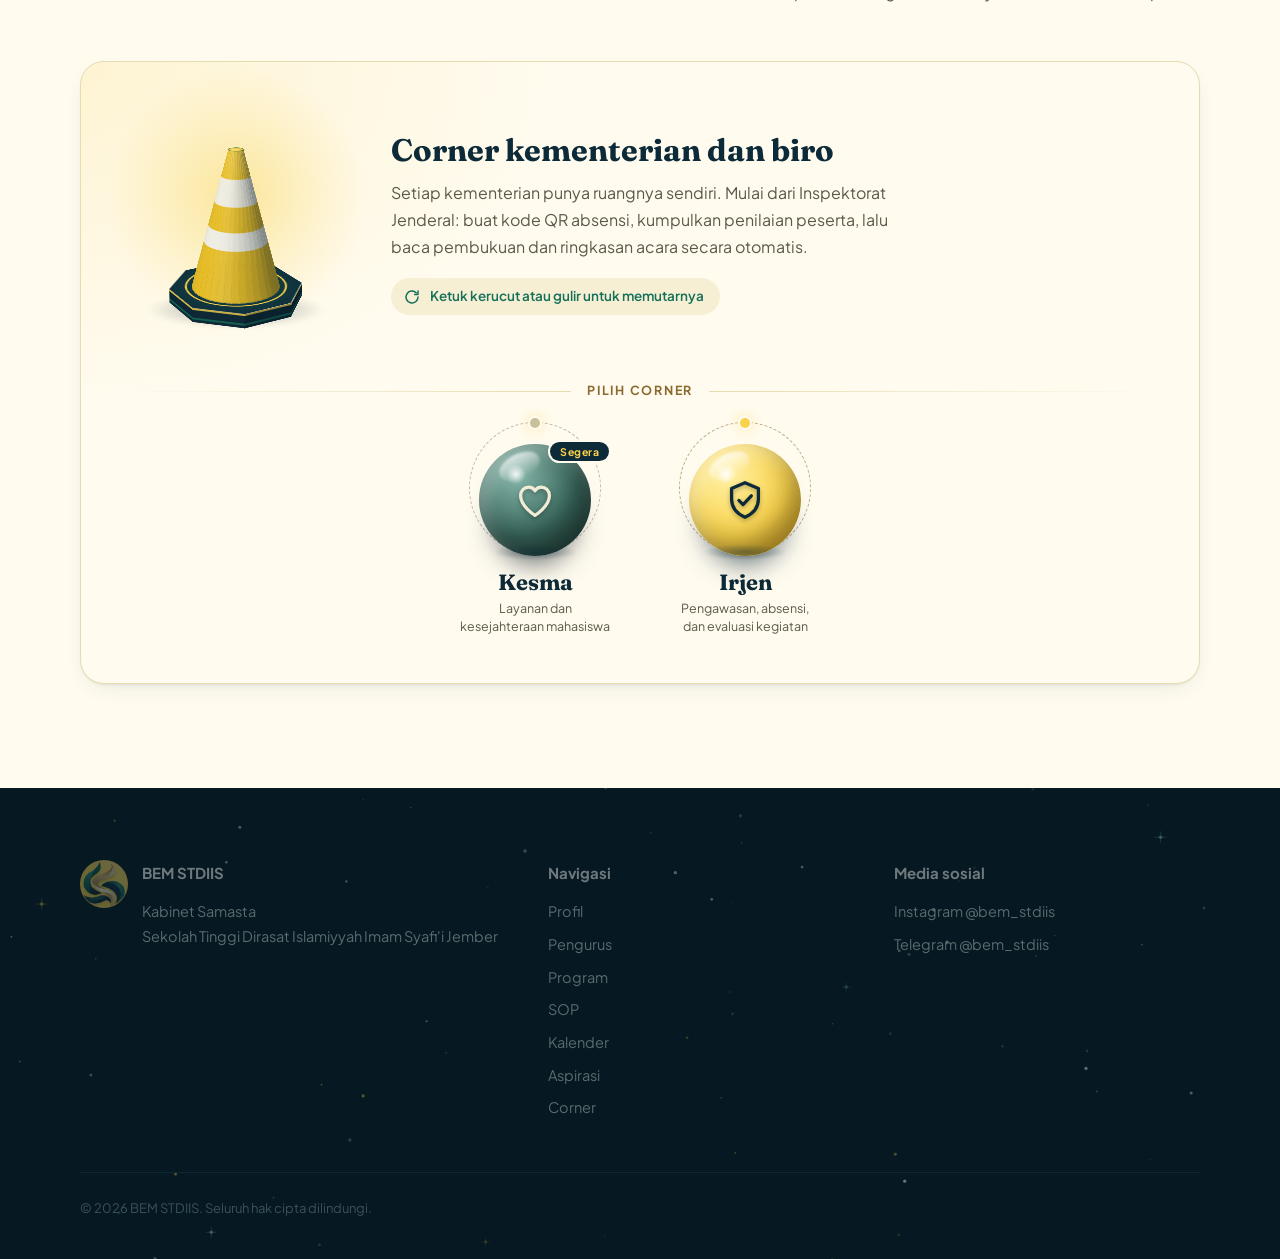
==== commit d1a74813: "Add files via upload" ====
--- a/index.html
+++ b/index.html
@@ -539,6 +539,7 @@
 </style>
 <link rel="stylesheet" href="ai.css?v=5">
 <link rel="stylesheet" href="ikon.css?v=4">
+<link rel="stylesheet" href="corner.css?v=1">
 <style id="profil-css">
 /* ===== Profil pengurus: avatar, penanda pimpinan, kartu profil ===== */
 .av{--s:40px;position:relative;flex:none;width:var(--s);height:var(--s);border-radius:50%;overflow:hidden;display:grid;place-items:center;background:linear-gradient(145deg,#1b5b5c,var(--ink));color:var(--gold);font:700 calc(var(--s)*.38)/1 var(--serif);letter-spacing:.02em;box-shadow:0 0 0 2px var(--paper),0 0 0 3.5px var(--line)}
@@ -672,6 +673,7 @@
       <a href="#rapot">Rapot</a>
       <a href="#kalender">Kalender</a>
       <a href="#aspirasi">Aspirasi</a>
+      <a href="#corner">Corner</a>
     </nav>
   </div>
   <div class="ticker" role="region" aria-label="Info kegiatan terbaru">
@@ -906,6 +908,28 @@
         <p>Pilih bagian dan orang yang dituju, lalu tulis pujian atau kritikmu. Semua pesan dikirim secara anonim dan langsung diterima pengurus.</p>
         <a href="#aspirasi" class="btn btn-gold">Buka Pujian dan Kritik</a>
       </div>
+    </div>
+  </div>
+</section>
+
+<!-- ========== SAMASTA CORNER ========== -->
+<section id="corner">
+  <div class="wrap">
+    <div class="sec-head">
+      <h2>Samasta Corner</h2>
+      <p>Ruang kerja digital tiap kementerian dan biro: absensi lewat kode QR, penilaian kegiatan, dan layanan dalam satu tempat.</p>
+    </div>
+    <div class="cn-card">
+      <div class="cn-top">
+        <button type="button" class="cn-cone" id="cn-cone" aria-label="Kerucut Samasta Corner. Ketuk untuk memutarnya"></button>
+        <div class="cn-copy">
+          <h3>Corner kementerian dan biro</h3>
+          <p>Setiap kementerian punya ruangnya sendiri. Mulai dari Inspektorat Jenderal: buat kode QR absensi, kumpulkan penilaian peserta, lalu baca pembukuan dan ringkasan acara secara otomatis.</p>
+          <span class="cn-hint"><svg viewBox="0 0 24 24" fill="none" stroke="currentColor" stroke-width="2" stroke-linecap="round" stroke-linejoin="round" aria-hidden="true"><path d="M20 12a8 8 0 11-2.400-5.700M20 4v4.500h-4.500"/></svg>Ketuk kerucut atau gulir untuk memutarnya</span>
+        </div>
+      </div>
+      <div class="cn-divider"><span>Pilih corner</span></div>
+      <div class="cn-orbs" id="cn-orbs" role="list"></div>
     </div>
   </div>
 </section>
@@ -1007,6 +1031,15 @@
   <dialog id="rp-dlg" aria-labelledby="rp-name"><div id="rp-sheet"></div></dialog>
 </main>
 
+<main id="corner-app" hidden>
+  <div class="sp-top cn-pgtop"><div class="wrap">
+    <p class="sp-crumb" id="cn-crumb"></p>
+    <div id="cn-head"></div>
+    <div class="cn-tabs" id="cn-tabs" role="navigation" aria-label="Menu event" hidden></div>
+  </div></div>
+  <div class="cn-body"><div class="wrap" id="cn-out" aria-live="polite"></div></div>
+</main>
+
 <footer id="kontak">
   <div class="wrap">
     <div class="foot">
@@ -1026,6 +1059,7 @@
           <li><a href="#sop">SOP</a></li>
           <li><a href="#kalender">Kalender</a></li>
           <li><a href="#aspirasi">Aspirasi</a></li>
+          <li><a href="#corner">Corner</a></li>
         </ul>
       </div>
       <div>
@@ -1406,7 +1440,7 @@
   var groups = [
     [q("#beranda"), q("#home>.stats")], [q("#profil")], [q("#pengurus")], [q("#program")],
     [q("#sop-info")], [q("#panduan-info")], [q("#kalender")], [q("#rapot-info")],
-    [q("#aspirasi-info")], [q("#kontak")]
+    [q("#aspirasi-info")], [q("#corner")], [q("#kontak")]
   ].map(function(g){ return g.filter(Boolean); }).filter(function(g){ return g.length; });
   var root = document.documentElement, current = -2, busy = false;
 
@@ -1447,8 +1481,14 @@
 <script src="ikon.js?v=2" defer></script>
 <script src="rapot.js?v=1"></script>
 <script src="rapot-app.js?v=1"></script>
+<script src="qr.js?v=1"></script>
+<script src="corner-data.js"></script>
+<script src="corner-config.js?v=1"></script>
+<script src="corner-core.js?v=1"></script>
+<script src="corner-cone.js?v=1"></script>
+<script src="corner-app.js?v=1"></script>
 <script src="sop-data.js"></script>
-<script src="sop-app.js?v=5"></script>
+<script src="sop-app.js?v=6"></script>
 <script src="aspirasi-config.js?v=4"></script>
 <script src="aspirasi.js?v=4"></script>
 <script>
--- a/corner.css
+++ b/corner.css
@@ -0,0 +1,370 @@
+/* corner.css: gaya Samasta Corner (bagian beranda, kerucut 3D, bola corner, dan halaman corner).
+   Memakai token warna dari index.html (--ink, --gold, --emerald, dst). Semua kelas berawalan cn-. */
+
+/* ============ Bagian beranda ============ */
+#corner{background:var(--paper)}
+.cn-card{position:relative;background:radial-gradient(70% 90% at 0 0,rgba(248,210,74,.17),transparent 62%),var(--paper);border:1px solid var(--line);border-radius:24px;box-shadow:var(--shadow);overflow:hidden}
+.cn-top{display:flex;flex-wrap:wrap;gap:12px 40px;align-items:center;padding:30px 40px 26px}
+.cn-copy{flex:1;min-width:250px}
+.cn-copy h3{font-family:var(--serif);font-size:clamp(23px,3vw,31px);line-height:1.2;margin-bottom:10px}
+.cn-copy p{color:var(--muted);max-width:520px;margin-bottom:18px}
+.cn-hint{display:inline-flex;align-items:center;gap:9px;font-size:13.5px;font-weight:600;color:var(--indigo);background:var(--sand);border-radius:999px;padding:7px 16px 7px 12px}
+.cn-hint svg{width:18px;height:18px;flex:none;animation:cnturn 5s linear infinite}
+@keyframes cnturn{to{transform:rotate(360deg)}}
+.cn-divider{display:flex;align-items:center;gap:16px;padding:0 40px;color:var(--bronze);font-size:12.5px;font-weight:700;letter-spacing:.14em;text-transform:uppercase}
+.cn-divider::before,.cn-divider::after{content:"";flex:1;height:1px;background:linear-gradient(90deg,transparent,var(--line))}
+.cn-divider::after{background:linear-gradient(270deg,transparent,var(--line))}
+.cn-orbs{display:flex;flex-wrap:wrap;justify-content:center;gap:26px 46px;padding:26px 28px 40px;min-height:200px}
+.cn-none{color:var(--muted);align-self:center}
+
+/* ---- Kerucut 3D ---- */
+.cn-cone{appearance:none;-webkit-appearance:none;border:0;background:none;padding:0;position:relative;display:block;flex:none;width:230px;height:262px;margin:0 auto;cursor:grab;color:inherit;-webkit-tap-highlight-color:transparent;touch-action:pan-y;user-select:none;-webkit-user-select:none}
+.cn-cone:active{cursor:grabbing}
+.cn-cone:focus-visible{outline:3px solid var(--gold);outline-offset:6px;border-radius:28px}
+.cn-glow{position:absolute;left:50%;bottom:22px;width:270px;height:270px;margin-left:-135px;border-radius:50%;pointer-events:none;background:radial-gradient(circle,rgba(var(--glow),.46),rgba(var(--glow),.13) 46%,transparent 68%);animation:cnglow 5.5s ease-in-out infinite alternate}
+@keyframes cnglow{from{opacity:.75;transform:scale(.94)}to{opacity:1;transform:scale(1.04)}}
+.cn-shadow{position:absolute;left:50%;bottom:26px;width:178px;height:36px;margin-left:-89px;border-radius:50%;pointer-events:none;background:radial-gradient(closest-side,rgba(13,42,56,.46),rgba(13,42,56,.12) 70%,transparent);filter:blur(2px);animation:cnshadow 4.6s ease-in-out infinite alternate}
+@keyframes cnshadow{from{transform:scale(1.04);opacity:1}to{transform:scale(.86);opacity:.72}}
+.cn-sparks{position:absolute;inset:0;pointer-events:none}
+.cn-sp{position:absolute;background:linear-gradient(135deg,#fff3b0,#f8d24a);clip-path:polygon(50% 0,60% 40%,100% 50%,60% 60%,50% 100%,40% 60%,0 50%,40% 40%);opacity:0;animation:cntwk 3.4s ease-in-out infinite}
+.cn-sp-a{width:16px;height:16px;left:14px;top:46px}
+.cn-sp-b{width:11px;height:11px;right:12px;top:92px;animation-delay:1.1s}
+.cn-sp-c{width:9px;height:9px;left:34px;bottom:96px;animation-delay:2.1s}
+@keyframes cntwk{0%,100%{opacity:0;transform:scale(.3) rotate(0)}45%{opacity:1;transform:scale(1) rotate(45deg)}70%{opacity:0;transform:scale(.5) rotate(90deg)}}
+.cn-persp{position:absolute;inset:0;perspective:920px;perspective-origin:50% 36%}
+.cn-press,.cn-jump,.cn-hop,.cn-tilt,.cn-spin{position:absolute;inset:0;transform-style:preserve-3d}
+.cn-press{transform-origin:50% 84%;transition:transform .24s var(--ease)}
+.cn-cone.pressing .cn-press{transform:scale(1.03,.9)}
+.cn-hop{animation:cnfloat 4.6s ease-in-out infinite alternate}
+@keyframes cnfloat{from{transform:translateY(3px)}to{transform:translateY(-7px)}}
+.cn-jump.jump{animation:cnjump .8s cubic-bezier(.3,.7,.3,1)}
+@keyframes cnjump{0%{transform:translateY(0)}28%{transform:translateY(-28px)}55%{transform:translateY(0)}72%{transform:translateY(-6px)}100%{transform:translateY(0)}}
+.cn-w{position:absolute;left:50%;width:0;height:0;transform-style:preserve-3d}
+.cn-bs,.cn-cf,.cn-bg,.cn-bt{position:absolute;left:0;top:0;transform-origin:50% 100%;backface-visibility:hidden;-webkit-backface-visibility:hidden}
+.cn-bt{transform-origin:50% 50%;background:linear-gradient(rgba(5,22,31,var(--dk,0)),rgba(5,22,31,var(--dk,0))),radial-gradient(circle at 50% 50%,#1c5468 0,#123a42 55%,#0d2a38 100%)}
+.cn-ring{position:absolute;left:0;top:0;transform-origin:50% 50%;border-radius:50%;border:2.5px solid #f8d24a;box-shadow:0 0 0 1px rgba(13,42,56,.5),inset 0 0 0 1px rgba(13,42,56,.5);backface-visibility:hidden}
+.cn-cap{position:absolute;left:0;top:0;transform-origin:50% 50%;border-radius:50%;background:radial-gradient(circle at 40% 35%,#ffe27a,#d6a812);border:1.5px solid #14705a;backface-visibility:hidden}
+.cn-bg{background:none}
+.cn-badge{position:absolute;left:50%;margin-left:-16.5px;border-radius:50%;background:var(--logo-mark) center/cover,var(--gold);box-shadow:0 0 0 2.5px #fffdf3,0 0 0 3.8px #0d2a38}
+
+/* ---- Bola corner ---- */
+.cn-orb{--hi:#fff0a3;--c:#f8d24a;--lo:#c08e12;--gl:#0d2a38;position:relative;display:flex;flex-direction:column;align-items:center;gap:6px;width:164px;padding:6px 6px 8px;text-align:center;color:var(--ink);border-radius:26px;-webkit-tap-highlight-color:transparent;text-decoration:none}
+.cn-orb[data-a=emerald]{--hi:#62c9ad;--c:#14705a;--lo:#083a2f;--gl:#fff4c7}
+.cn-orb[data-a=ink]{--hi:#3f7588;--c:#0d2a38;--lo:#03121a;--gl:#f8d24a}
+.cn-orb[data-a=bronze]{--hi:#e3c68f;--c:#8a6a2f;--lo:#47330f;--gl:#fff4c7}
+.cn-sw{position:relative;width:112px;height:128px;display:grid;place-items:start center;animation:cnbob 5.2s ease-in-out infinite alternate;animation-delay:var(--d,0s)}
+@keyframes cnbob{from{transform:translateY(2px)}to{transform:translateY(-6px)}}
+.cn-orbit{position:absolute;left:50%;top:50%;width:132px;height:132px;margin:-76px 0 0 -66px;border-radius:50%;border:1.5px dashed rgba(138,106,47,.55);animation:cnturn 24s linear infinite;pointer-events:none}
+.cn-orbit::after{content:"";position:absolute;top:-5px;left:50%;margin-left:-5px;width:10px;height:10px;border-radius:50%;background:var(--gold);box-shadow:0 0 0 2px var(--paper),0 0 14px rgba(var(--glow),.9)}
+.cn-sph{position:relative;margin-top:10px;width:112px;height:112px;border-radius:50%;display:grid;place-items:center;color:var(--gl);
+  background:radial-gradient(circle at var(--mx,33%) var(--my,27%),rgba(255,255,255,.95) 0,rgba(255,255,255,0) 9%),radial-gradient(circle at 34% 28%,var(--hi),var(--c) 56%,var(--lo) 100%);
+  box-shadow:inset -11px -15px 24px rgba(0,0,0,.3),inset 8px 10px 16px rgba(255,255,255,.3),0 24px 28px -18px rgba(13,42,56,.75);
+  transition:transform .45s var(--ease),box-shadow .45s}
+.cn-sph::after{content:"";position:absolute;left:17%;top:9%;width:38%;height:22%;border-radius:50%;background:linear-gradient(180deg,rgba(255,255,255,.72),rgba(255,255,255,0));transform:rotate(-26deg);filter:blur(1px);pointer-events:none}
+.cn-sph .cn-gl{width:46px;height:46px;stroke-width:1.7;filter:drop-shadow(0 2px 2px rgba(0,0,0,.28))}
+.cn-gsh{position:absolute;left:50%;bottom:2px;width:84px;height:16px;margin-left:-42px;border-radius:50%;background:radial-gradient(closest-side,rgba(13,42,56,.38),transparent);animation:cnshadow 5.2s ease-in-out infinite alternate;animation-delay:var(--d,0s)}
+.cn-orb:hover .cn-sph,.cn-orb:focus-visible .cn-sph{transform:translateY(-7px) scale(1.07);box-shadow:inset -11px -15px 24px rgba(0,0,0,.3),inset 8px 10px 16px rgba(255,255,255,.3),0 32px 30px -18px rgba(13,42,56,.8)}
+.cn-orb:active .cn-sph{transform:scale(.93)}
+.cn-orb:focus-visible{outline:3px solid var(--gold);outline-offset:2px}
+.cn-orb.go .cn-sph{animation:cngo .55s var(--ease)}
+@keyframes cngo{0%{transform:perspective(500px) rotateY(0) scale(1)}60%{transform:perspective(500px) rotateY(300deg) scale(1.16)}100%{transform:perspective(500px) rotateY(360deg) scale(1.1)}}
+.cn-orb b{font-family:var(--serif);font-size:22px;line-height:1.1;margin-top:2px}
+.cn-orb small{font-size:12.5px;color:var(--muted);line-height:1.4;max-width:150px;text-wrap:balance}
+.cn-tag{position:absolute;top:14px;right:calc(50% - 74px);z-index:2;background:var(--ink);color:var(--gold);font:700 10.5px var(--sans);letter-spacing:.04em;padding:3px 10px;border-radius:999px;box-shadow:0 0 0 2px var(--paper)}
+.cn-orb.is-soon .cn-sph{filter:saturate(.5) brightness(.97)}
+.cn-orb.is-soon .cn-orbit{border-color:rgba(91,90,72,.4)}
+.cn-orb.is-soon .cn-orbit::after{background:#c9c19b}
+
+/* ============ Halaman corner ============ */
+#corner-app{--ok:#0f6b5a;--no:#b3261e;--star:#eaa400;--warn:#fff7d6}
+.cn-pgtop{padding-bottom:26px}
+.cn-hero2{display:flex;align-items:center;gap:20px}
+.cn-mini{--hi:#fff0a3;--c:#f8d24a;--lo:#c08e12;--gl:#0d2a38;flex:none;width:76px;height:76px;border-radius:50%;display:grid;place-items:center;color:var(--gl);background:radial-gradient(circle at 33% 27%,rgba(255,255,255,.9) 0,rgba(255,255,255,0) 10%),radial-gradient(circle at 34% 28%,var(--hi),var(--c) 56%,var(--lo));box-shadow:inset -7px -9px 15px rgba(0,0,0,.28),inset 5px 6px 10px rgba(255,255,255,.3),0 14px 20px -12px rgba(13,42,56,.7)}
+.cn-mini[data-a=emerald]{--hi:#62c9ad;--c:#14705a;--lo:#083a2f;--gl:#fff4c7}
+.cn-mini[data-a=ink]{--hi:#3f7588;--c:#0d2a38;--lo:#03121a;--gl:#f8d24a}
+.cn-mini[data-a=bronze]{--hi:#e3c68f;--c:#8a6a2f;--lo:#47330f;--gl:#fff4c7}
+.cn-mini .cn-gl{width:34px;height:34px}
+.cn-hero2 .sp-lead{margin-bottom:0}
+.cn-hero2 h1{margin-bottom:2px}
+.cn-tabs{display:flex;gap:8px;flex-wrap:wrap;margin-top:22px}
+.cn-tabs .chip{text-decoration:none}
+.cn-tabs .chip svg{width:17px;height:17px}
+.cn-body{padding:30px 0 90px;min-height:50vh}
+.cn-note{display:flex;gap:12px;align-items:flex-start;background:var(--warn);border:1px solid #ecd67a;border-radius:16px;padding:13px 16px;font-size:14px;color:#5a4a10;margin-bottom:22px}
+.cn-note svg{flex:none;width:20px;height:20px;margin-top:2px}
+.cn-note b{color:#3d3208}
+.cn-note a,.cn-link{font-weight:700;text-decoration:underline;text-underline-offset:3px;color:inherit;background:none;border:0;font:inherit;font-weight:700;cursor:pointer;padding:0}
+.cn-fadein{animation:viewin .4s var(--ease) backwards}
+
+/* tombol */
+.cn-btn{display:inline-flex;align-items:center;justify-content:center;gap:8px;padding:11px 20px;border-radius:999px;border:1.5px solid var(--ink);background:transparent;color:var(--ink);font:700 14.5px var(--sans);cursor:pointer;text-decoration:none;transition:background .2s,transform .2s,box-shadow .2s,opacity .2s;-webkit-tap-highlight-color:transparent}
+.cn-btn:hover{background:var(--sand);transform:translateY(-1px)}
+.cn-btn:active{transform:scale(.97)}
+.cn-btn svg{width:18px;height:18px;flex:none}
+.cn-btn.gold{background:linear-gradient(180deg,#ffe27a,#f8d24a);border-color:var(--ink);box-shadow:0 6px 18px -8px rgba(var(--glow),.9)}
+.cn-btn.gold:hover{background:var(--gold-soft)}
+.cn-btn.dark{background:var(--ink);color:#fff}
+.cn-btn.dark:hover{background:#17435a}
+.cn-btn.sm{padding:7px 14px;font-size:13px}
+.cn-btn:disabled{opacity:.55;cursor:not-allowed;transform:none}
+.cn-btn.red{border-color:var(--no);color:var(--no)}
+.cn-btn.red:hover{background:#fbe9e7}
+
+/* menu hub */
+.cn-menu{display:grid;grid-template-columns:repeat(auto-fill,minmax(270px,1fr));gap:16px}
+.cn-mcard{position:relative;display:flex;flex-direction:column;gap:12px;background:#fff;border:1px solid var(--line);border-radius:22px;padding:24px;box-shadow:var(--shadow);text-decoration:none;color:inherit;transition:transform .3s var(--ease),border-color .2s,box-shadow .3s;overflow:hidden;min-height:190px}
+.cn-mcard::after{content:"";position:absolute;right:-40px;top:-40px;width:120px;height:120px;border-radius:50%;background:radial-gradient(circle,rgba(var(--glow),.28),transparent 70%);transition:transform .4s var(--ease)}
+.cn-mcard:hover{transform:translateY(-5px);border-color:var(--ink);box-shadow:0 22px 34px -22px rgba(13,42,56,.5)}
+.cn-mcard:hover::after{transform:scale(1.5)}
+.cn-mic{width:52px;height:52px;border-radius:16px;background:var(--gold);color:var(--ink);display:grid;place-items:center;box-shadow:inset 0 0 0 1.5px rgba(13,42,56,.18);position:relative;z-index:1}
+.cn-mic svg{width:27px;height:27px}
+.cn-mcard h3{font-family:var(--serif);font-size:23px;line-height:1.2;position:relative;z-index:1}
+.cn-mcard p{color:var(--muted);font-size:14.5px;line-height:1.55;position:relative;z-index:1}
+.cn-go{margin-top:auto;display:flex;align-items:center;gap:8px;font-weight:700;font-size:14px;color:var(--indigo);position:relative;z-index:1}
+.cn-go svg{width:18px;height:18px;transition:transform .25s var(--ease)}
+.cn-mcard:hover .cn-go svg{transform:translateX(5px)}
+
+/* segera hadir */
+.cn-soonbox{display:flex;flex-direction:column;align-items:center;text-align:center;padding:40px 20px 30px;gap:6px}
+.cn-soonbox .cn-mini{width:110px;height:110px;margin-bottom:16px;filter:saturate(.7);animation:cnbob 4s ease-in-out infinite alternate}
+.cn-soonbox .cn-mini .cn-gl{width:50px;height:50px}
+.cn-cs{font-family:var(--serif);font-weight:700;font-size:clamp(40px,9vw,76px);line-height:1.05;letter-spacing:-.02em;color:var(--ink);display:flex;align-items:baseline;justify-content:center;flex-wrap:wrap}
+.cn-cs span{display:inline-block;animation:cnwave 2.2s ease-in-out infinite;animation-delay:calc(var(--i)*.09s);color:var(--emerald)}
+.cn-cs .w{margin-right:.28em}
+@keyframes cnwave{0%,60%,100%{transform:translateY(0)}30%{transform:translateY(-.16em);color:var(--bronze)}}
+.cn-soonbox p{color:var(--muted);max-width:480px;margin:10px 0 22px}
+
+/* kunci */
+.cn-lock{max-width:460px;margin:20px auto;background:#fff;border:1px solid var(--line);border-radius:24px;padding:34px 28px 28px;text-align:center;box-shadow:var(--shadow)}
+.cn-lock .ic{width:66px;height:66px;margin:0 auto 14px;border-radius:50%;background:var(--sand);display:grid;place-items:center;position:relative}
+.cn-lock .ic svg{width:32px;height:32px}
+.cn-lock h2{font-size:24px;margin-bottom:6px}
+.cn-lock p{color:var(--muted);font-size:14.5px;margin-bottom:18px}
+.cn-lock form{display:grid;gap:12px}
+.cn-lock input{font:inherit;font-size:16px;padding:13px 16px;border:1.5px solid var(--line);border-radius:14px;background:var(--paper);color:var(--ink);text-align:center;letter-spacing:.08em;width:100%}
+.cn-lock input:focus{outline:0;border-color:var(--ink);box-shadow:0 0 0 4px rgba(248,210,74,.45)}
+.cn-lock .er{color:var(--no);font-size:13.5px;font-weight:600;min-height:20px}
+.cn-lock.shake{animation:cnshake .4s}
+@keyframes cnshake{20%,60%{transform:translateX(-7px)}40%,80%{transform:translateX(7px)}}
+.cn-skel{height:150px;border-radius:22px;background:linear-gradient(90deg,var(--sand),#fff8dc,var(--sand));background-size:200% 100%;animation:cnsk 1.4s linear infinite;margin-bottom:14px}
+@keyframes cnsk{to{background-position:-200% 0}}
+.cn-fail{background:#fff;border:1.5px dashed #e0b4af;border-radius:22px;padding:28px;text-align:center}
+.cn-fail p{color:var(--no);font-weight:600;margin-bottom:14px}
+
+/* daftar event */
+.cn-evs{display:grid;gap:14px}
+.cn-evc{display:grid;grid-template-columns:72px minmax(0,1fr) auto;gap:18px;align-items:center;background:#fff;border:1px solid var(--line);border-left:5px solid var(--gold);border-radius:20px;padding:18px 22px;text-decoration:none;color:inherit;box-shadow:var(--shadow);transition:transform .3s var(--ease),border-color .2s,box-shadow .3s}
+.cn-evc:hover{transform:translateY(-3px);border-color:var(--ink);border-left-color:var(--ink);box-shadow:0 20px 30px -22px rgba(13,42,56,.5)}
+.cn-dt{background:var(--sand);border-radius:14px;text-align:center;padding:10px 4px}
+.cn-dt b{display:block;font:700 28px/1 var(--serif)}
+.cn-dt span{font-size:11.5px;font-weight:700;letter-spacing:.08em;text-transform:uppercase;color:var(--muted)}
+.cn-evc h3{font-family:var(--serif);font-size:20px;line-height:1.3;margin-bottom:8px;text-wrap:balance}
+.cn-meta{display:flex;flex-wrap:wrap;gap:6px}
+.cn-meta i{font-style:normal;font-size:12.5px;font-weight:600;background:var(--sand);border-radius:999px;padding:3px 11px;color:#2a5560}
+.cn-meta i.ok{background:#dff3ec;color:var(--ok)}
+.cn-meta i.off{background:#f1e6e4;color:var(--no)}
+.cn-evc .arr{width:22px;height:22px;color:var(--indigo);transition:transform .25s var(--ease)}
+.cn-evc:hover .arr{transform:translateX(5px)}
+.cn-empty{background:#fff;border:1.5px dashed var(--line);border-radius:22px;padding:40px 20px;text-align:center;color:var(--muted)}
+.cn-empty b{display:block;color:var(--ink);font-family:var(--serif);font-size:20px;margin-bottom:6px}
+
+/* absensi (kode QR) */
+.cn-abs{display:grid;grid-template-columns:minmax(0,.9fr) minmax(0,1.1fr);gap:24px;align-items:start}
+.cn-qrcard{background:#fff;border:1px solid var(--line);border-radius:26px;padding:26px 26px 22px;box-shadow:var(--shadow);text-align:center;position:relative;overflow:hidden}
+.cn-qrcard::before{content:"";position:absolute;inset:0 0 auto 0;height:7px;background:linear-gradient(90deg,var(--gold),var(--emerald))}
+.cn-qrframe{position:relative;width:min(100%,320px);margin:8px auto 14px;padding:12px;border-radius:22px;background:#fff;border:2px solid var(--ink);box-shadow:8px 8px 0 var(--gold)}
+.cn-qrframe svg{display:block;width:100%;height:auto;border-radius:10px}
+.cn-qrframe.off{filter:grayscale(1);opacity:.5}
+.cn-qrframe .lg{position:absolute;left:50%;top:50%;width:15%;aspect-ratio:1;transform:translate(-50%,-50%);border-radius:50%;background:var(--logo-mark) center/cover,var(--gold);box-shadow:0 0 0 4px #fff,0 0 0 5px var(--ink)}
+.cn-qrcard h3{font-family:var(--serif);font-size:19px;line-height:1.3;margin:6px 0 4px;text-wrap:balance}
+.cn-qrcard p{font-size:13.5px;color:var(--muted)}
+.cn-side{display:grid;gap:16px}
+.cn-pnl{background:#fff;border:1px solid var(--line);border-radius:22px;padding:20px 22px;box-shadow:var(--shadow)}
+.cn-pnl h4{font:700 13px var(--sans);letter-spacing:.1em;text-transform:uppercase;color:var(--bronze);margin-bottom:12px;display:flex;align-items:center;justify-content:space-between;gap:10px}
+.cn-live{display:flex;align-items:center;gap:20px}
+.cn-donut{--v:0;position:relative;flex:none;width:104px;height:104px;border-radius:50%;background:conic-gradient(var(--ok) calc(var(--v)*1%),var(--sand) 0);-webkit-mask:radial-gradient(farthest-side,transparent calc(100% - 13px),#000 calc(100% - 12px));mask:radial-gradient(farthest-side,transparent calc(100% - 13px),#000 calc(100% - 12px));transition:background .6s}
+.cn-donutw{position:relative;flex:none;width:104px;height:104px}
+.cn-donutw>span{position:absolute;inset:0;display:grid;place-content:center;text-align:center;line-height:1.1}
+.cn-donutw b{font:700 25px var(--serif)}
+.cn-donutw small{font-size:11.5px;color:var(--muted);font-weight:600}
+.cn-live-t b{display:block;font:700 24px/1.15 var(--serif)}
+.cn-live-t span{display:block;font-size:13.5px;color:var(--muted);margin-top:2px}
+.cn-pulse{display:inline-block;width:9px;height:9px;border-radius:50%;background:var(--ok);margin-right:8px;animation:pulse 1.8s ease-in-out infinite;vertical-align:middle}
+.cn-pulse.off{background:#b9b08a;animation:none}
+.cn-linkbox{display:flex;gap:8px}
+.cn-linkbox input{flex:1;min-width:0;font:inherit;font-size:13.5px;padding:10px 14px;border:1.5px solid var(--line);border-radius:12px;background:var(--paper);color:var(--ink)}
+.cn-acts{display:flex;flex-wrap:wrap;gap:10px}
+.cn-recent{display:grid;gap:8px;max-height:210px;overflow:auto}
+.cn-recent li{display:grid;grid-template-columns:auto 1fr auto;gap:10px;align-items:center;font-size:14px;padding:7px 0;border-bottom:1px solid var(--line)}
+.cn-recent li:last-child{border-bottom:0}
+.cn-recent .t{font-size:12.5px;color:var(--muted);font-variant-numeric:tabular-nums}
+.cn-recent small{display:block;font-size:12px;color:var(--muted)}
+.cn-chk,.cn-x{flex:none;display:inline-grid;place-items:center;width:26px;height:26px;border-radius:50%}
+.cn-chk{background:var(--ok);color:#fff}.cn-x{background:#fbe9e7;color:var(--no);box-shadow:inset 0 0 0 1.5px #e9b8b2}
+.cn-chk svg,.cn-x svg{width:14px;height:14px;stroke-width:3.2}
+.cn-tip{font-size:13.5px;color:var(--muted)}
+
+/* layar penuh QR */
+.cn-fs{position:fixed;inset:0;z-index:300;background:radial-gradient(60% 80% at 80% 100%,rgba(248,210,74,.2),transparent 70%),radial-gradient(50% 70% at 10% 0,rgba(20,112,90,.5),transparent 70%),var(--ink);color:#f6f1de;display:flex;flex-direction:column;align-items:center;justify-content:center;gap:18px;padding:24px;text-align:center;animation:pagein .25s var(--ease)}
+.cn-fs[hidden]{display:none}
+.cn-fs h2{font-size:clamp(22px,3.4vw,40px);max-width:900px;color:#fff}
+.cn-fs .q{background:#fff;border-radius:28px;padding:clamp(12px,2vmin,22px);width:min(62vh,86vw);box-shadow:0 0 0 6px var(--gold),0 40px 80px -30px rgba(0,0,0,.7)}
+.cn-fs .q svg{display:block;width:100%;height:auto}
+.cn-fs p{font-size:clamp(15px,2vw,22px);color:#cde0dc}
+.cn-fs .n{font:700 clamp(22px,3vw,40px) var(--serif);color:var(--gold)}
+.cn-fs .x{position:absolute;top:16px;right:16px}
+
+/* pembukuan: kontrol dan baris */
+.cn-sum{display:grid;grid-template-columns:repeat(auto-fit,minmax(150px,1fr));gap:12px;margin-bottom:22px}
+.cn-kpi{background:#fff;border:1px solid var(--line);border-radius:18px;padding:16px 18px;box-shadow:var(--shadow)}
+.cn-kpi small{display:block;font-size:12.5px;font-weight:600;color:var(--muted);margin-bottom:2px}
+.cn-kpi b{display:block;font:700 30px/1.15 var(--serif);font-variant-numeric:tabular-nums}
+.cn-kpi b em{font:600 14px var(--sans);font-style:normal;color:var(--muted)}
+.cn-kpi.ok b{color:var(--ok)}.cn-kpi.no b{color:var(--no)}
+.cn-kpi .bar{height:7px;border-radius:99px;background:var(--sand);margin-top:8px;overflow:hidden}
+.cn-kpi .bar i{display:block;height:100%;width:0;background:var(--ok);border-radius:99px;transition:width .9s var(--ease)}
+.cn-ctl{display:flex;flex-wrap:wrap;gap:10px;margin-bottom:8px;align-items:center}
+.cn-ctl .grow{flex:1;min-width:200px;position:relative}
+.cn-ctl input[type=search]{width:100%;font:inherit;font-size:15px;padding:11px 16px;border:1.5px solid var(--line);border-radius:999px;background:#fff;color:var(--ink)}
+.cn-ctl input:focus,.cn-ctl select:focus{outline:0;border-color:var(--ink);box-shadow:0 0 0 4px rgba(248,210,74,.4)}
+.cn-seg{display:inline-flex;background:var(--sand);border-radius:999px;padding:4px;gap:2px}
+.cn-seg button{border:0;background:none;font:700 13.5px var(--sans);padding:7px 14px;border-radius:999px;color:var(--muted);cursor:pointer;transition:background .2s,color .2s}
+.cn-seg button[aria-pressed=true]{background:var(--ink);color:#fff}
+.cn-gh{display:flex;justify-content:space-between;align-items:baseline;gap:12px;font:700 15px var(--sans);color:var(--indigo);padding-bottom:9px;border-bottom:1.5px solid var(--ink);margin:30px 0 4px}
+.cn-gh span{font-size:13px;font-weight:600;color:var(--muted)}
+.cn-rows{display:grid}
+.cn-row{display:grid;grid-template-columns:30px minmax(0,1fr) auto auto;gap:12px;align-items:center;padding:11px 4px;border-bottom:1px solid var(--line);font-size:15px}
+.cn-row:hover{background:rgba(248,210,74,.1)}
+.cn-row b{font-weight:600;display:block;overflow-wrap:anywhere}
+.cn-row small{display:block;font-size:12.5px;color:var(--muted)}
+.cn-row .t{font-size:13px;color:var(--muted);font-variant-numeric:tabular-nums;text-align:right;white-space:nowrap}
+.cn-row.miss b{color:#6c6a58}
+.cn-del{border:0;background:none;color:#a89f78;cursor:pointer;padding:6px;border-radius:8px;display:grid;place-items:center}
+.cn-del:hover{color:var(--no);background:#fbe9e7}
+.cn-del svg{width:17px;height:17px}
+.cn-pill{display:inline-block;font-size:11.5px;font-weight:700;background:var(--sand);color:var(--bronze);border-radius:999px;padding:1px 9px;margin-left:6px;vertical-align:middle}
+
+/* ringkasan */
+.cn-sgrid{display:grid;grid-template-columns:minmax(0,1.05fr) minmax(0,1fr);gap:20px;margin-bottom:20px}
+.cn-box{background:#fff;border:1px solid var(--line);border-radius:24px;padding:24px;box-shadow:var(--shadow)}
+.cn-box h3{font-family:var(--serif);font-size:21px;line-height:1.25;margin-bottom:4px}
+.cn-box>p.sub{font-size:13.5px;color:var(--muted);margin-bottom:16px}
+.cn-hl{display:flex;align-items:center;gap:22px;flex-wrap:wrap}
+.cn-score{--v:0;position:relative;flex:none;width:150px;height:150px}
+.cn-score .rg{position:absolute;inset:0;border-radius:50%;background:conic-gradient(var(--star) calc(var(--v)/5*100%),var(--sand) 0);-webkit-mask:radial-gradient(farthest-side,transparent calc(100% - 16px),#000 calc(100% - 15px));mask:radial-gradient(farthest-side,transparent calc(100% - 16px),#000 calc(100% - 15px))}
+.cn-score>span{position:absolute;inset:0;display:grid;place-content:center;text-align:center}
+.cn-score b{font:700 40px/1 var(--serif);font-variant-numeric:tabular-nums}
+.cn-score small{font-size:12px;font-weight:600;color:var(--muted);margin-top:2px}
+.cn-stars{--v:0;display:inline-block;font-size:22px;line-height:1;letter-spacing:3px;background:linear-gradient(90deg,var(--star) calc(var(--v)/5*100%),#e3dcc0 0);-webkit-background-clip:text;background-clip:text;color:transparent;-webkit-text-fill-color:transparent}
+.cn-stars.sm{font-size:15px;letter-spacing:2px}
+.cn-pred{font:700 22px/1.2 var(--serif);margin:6px 0 4px}
+.cn-narr{color:var(--muted);font-size:14.5px;line-height:1.65;margin-top:14px;padding-top:14px;border-top:1px dashed var(--line)}
+.cn-narr b{color:var(--ink)}
+.cn-bars .r{display:grid;grid-template-columns:minmax(110px,190px) minmax(0,1fr) 46px;gap:12px;align-items:center;margin:11px 0;font-size:14px}
+.cn-bars .l{font-weight:600;line-height:1.3}
+.cn-bars .l em{display:inline-block;font:700 10.5px var(--sans);font-style:normal;border-radius:99px;padding:1px 8px;margin-top:3px;background:#dff3ec;color:var(--ok)}
+.cn-bars .l em.lo{background:#fbe9e7;color:var(--no)}
+.cn-bars .t{position:relative;height:16px;border-radius:99px;background:var(--sand);overflow:hidden}
+.cn-bars .t::after{content:"";position:absolute;inset:0;background:repeating-linear-gradient(90deg,transparent 0 calc(20% - 1px),rgba(255,255,255,.85) calc(20% - 1px) 20%);pointer-events:none}
+.cn-bars .t i{display:block;height:100%;width:0;border-radius:99px;background:linear-gradient(90deg,#14705a,#2aa384);transition:width 1s var(--ease)}
+.cn-bars .t i.gold{background:linear-gradient(90deg,#e0a800,#f8d24a)}
+.cn-bars .t i.dk{background:linear-gradient(90deg,#0d2a38,#2f6275)}
+.cn-bars .v{font-weight:700;text-align:right;font-variant-numeric:tabular-nums}
+.cn-bars .hatch{background:repeating-linear-gradient(135deg,#e5d9ae 0 4px,#f6efd3 4px 8px)}
+.cn-axis{display:grid;grid-template-columns:minmax(110px,190px) minmax(0,1fr) 46px;gap:12px;font-size:11.5px;color:var(--muted);margin-top:-2px}
+.cn-axis span{display:flex;justify-content:space-between;padding:0 2px}
+.cn-split{position:relative;display:flex;height:16px;border-radius:99px;overflow:hidden;background:var(--sand)}
+.cn-split i{display:block;height:100%;width:0;transition:width 1s var(--ease)}
+.cn-split .a{background:var(--ok)}
+.cn-split .b{background:repeating-linear-gradient(135deg,#e5b2ab 0 4px,#f6d9d5 4px 8px)}
+.cn-leg{display:flex;gap:16px;font-size:12.5px;color:var(--muted);margin-top:10px;flex-wrap:wrap}
+.cn-leg i{display:inline-block;width:12px;height:12px;border-radius:4px;margin-right:6px;vertical-align:-1px}
+.cn-leg .a{background:var(--ok)}.cn-leg .b{background:repeating-linear-gradient(135deg,#e5b2ab 0 3px,#f6d9d5 3px 6px)}
+.cn-cmt{display:grid;gap:12px;margin-top:6px}
+.cn-c{border:1px solid var(--line);background:var(--paper);border-radius:18px;padding:14px 16px;position:relative}
+.cn-c.k{border-left:4px solid #c9682f;background:#fffaf3}
+.cn-c.m{border-left:4px solid var(--emerald)}
+.cn-c p{font-size:15px;line-height:1.6;white-space:pre-wrap;overflow-wrap:anywhere}
+.cn-c .by{display:flex;flex-wrap:wrap;gap:6px 10px;align-items:center;margin-top:10px;font-size:12.5px;color:var(--muted)}
+.cn-c .by b{color:var(--ink)}
+.cn-c .kind{font:700 10.5px var(--sans);letter-spacing:.08em;text-transform:uppercase;border-radius:99px;padding:2px 9px;background:#dff3ec;color:var(--ok)}
+.cn-c.k .kind{background:#fde8d4;color:#a4501b}
+.cn-sw-name{display:inline-flex;align-items:center;gap:8px;font-size:13.5px;font-weight:600}
+.cn-sw-name input{accent-color:var(--ink);width:18px;height:18px}
+.cn-scroll{overflow-x:auto;-webkit-overflow-scrolling:touch}
+
+/* grafik garis dan batang */
+.cn-chart{width:100%;min-width:var(--mw,420px);height:auto;display:block}
+.cn-chart text{font:600 11.5px var(--sans);fill:#5b5a48}
+.cn-chart .gl{stroke:#e6dcb0;stroke-width:1}
+.cn-chart .ln{fill:none;stroke:#14705a;stroke-width:3;stroke-linecap:round;stroke-linejoin:round}
+.cn-chart .ar{fill:url(#cnar);stroke:none}
+.cn-chart .dt{fill:#fff;stroke:#14705a;stroke-width:2.5}
+.cn-chart .vl{font-weight:700;fill:#0d2a38;font-size:12px}
+.cn-chart .cn-bar{fill:#14705a}
+.cn-chart .cn-bar.g{fill:#e0a800}
+
+/* matriks pembukuan */
+.cn-mx{border:1px solid var(--line);border-radius:20px;background:#fff;overflow:auto;max-height:76vh;box-shadow:var(--shadow)}
+.cn-mx table{border-collapse:separate;border-spacing:0;min-width:100%;font-size:14px}
+.cn-mx th,.cn-mx td{padding:9px 12px;border-bottom:1px solid var(--line);white-space:nowrap}
+.cn-mx thead th{position:sticky;top:0;z-index:3;background:var(--ink);color:#fff;font-weight:600;text-align:center;vertical-align:bottom;font-size:12.5px}
+.cn-mx thead th a{color:inherit;text-decoration:none;display:block;max-width:132px;white-space:normal;line-height:1.3}
+.cn-mx thead th a:hover{color:var(--gold)}
+.cn-mx thead th small{display:block;color:var(--gold);font-weight:700;margin-bottom:2px}
+.cn-mx th:first-child,.cn-mx td:first-child{position:sticky;left:0;z-index:2;background:#fff;text-align:left;min-width:190px;box-shadow:1px 0 0 var(--line)}
+.cn-mx thead th:first-child{background:var(--ink);z-index:4}
+.cn-mx td{text-align:center}
+.cn-mx td:first-child b{font-weight:600;white-space:normal;display:block}
+.cn-mx td:first-child small{display:block;color:var(--muted);font-size:12px;white-space:normal}
+.cn-mx tr.g td{background:var(--sand);font-weight:700;color:var(--indigo);text-align:left;position:static}
+.cn-mx tr.g td:first-child{position:sticky;left:0;background:var(--sand)}
+.cn-mx td.tot{font-weight:700;font-variant-numeric:tabular-nums}
+.cn-mx td.dot{color:#c9c19b}
+.cn-mx tfoot td{background:var(--sand);font-weight:700;position:sticky;bottom:0;z-index:3}
+.cn-mx tfoot td:first-child{z-index:4}
+
+/* ============ Responsif ============ */
+@media (max-width:900px){
+  .cn-top{padding:26px 24px 20px;justify-content:center;text-align:center}
+  .cn-copy{min-width:100%}.cn-copy p{margin-inline:auto}
+  .cn-divider{padding:0 24px}
+  .cn-abs,.cn-sgrid{grid-template-columns:minmax(0,1fr)}
+}
+@media (max-width:620px){
+  .cn-cone{transform:scale(.9);transform-origin:50% 60%;margin-block:-8px}
+  .cn-orbs{gap:22px 18px;padding:22px 12px 34px}
+  .cn-orb{width:140px}
+  .cn-evc{grid-template-columns:58px minmax(0,1fr);padding:16px}
+  .cn-evc .arr{display:none}
+  .cn-dt b{font-size:23px}
+  .cn-hero2{gap:14px}.cn-mini{width:60px;height:60px}.cn-mini .cn-gl{width:28px;height:28px}
+  .cn-bars .r{grid-template-columns:minmax(0,1fr) 44px;gap:4px 10px}.cn-bars .l{grid-column:1/-1}.cn-bars .t{grid-column:1}.cn-bars .v{grid-column:2}
+  .cn-axis{display:none}
+  .cn-row{grid-template-columns:28px minmax(0,1fr) auto;gap:10px}.cn-row .t{display:none}
+  .cn-score{width:128px;height:128px}.cn-score b{font-size:34px}
+  .cn-box{padding:20px 16px}
+  .cn-qrcard{padding:22px 16px 18px}
+}
+@media (prefers-reduced-motion:reduce){
+  .cn-glow,.cn-shadow,.cn-hop,.cn-sw,.cn-gsh,.cn-orbit,.cn-hint svg,.cn-sp,.cn-cs span,.cn-soonbox .cn-mini{animation:none!important}
+  .cn-sp{opacity:.8}
+}
+
+/* ============ Cetak ============ */
+#cn-poster{display:none}
+@media print{
+  body.cn-printing-poster>*:not(#cn-poster){display:none!important}
+  body.cn-printing-poster #cn-poster{display:flex!important;flex-direction:column;align-items:center;justify-content:center;gap:22px;min-height:96vh;text-align:center;padding:30px;font-family:var(--sans);color:#0d2a38}
+  #cn-poster .pm{width:70px;height:70px;border-radius:50%;background:var(--logo-mark) center/cover,#f8d24a;-webkit-print-color-adjust:exact;print-color-adjust:exact}
+  #cn-poster h1{font-family:var(--serif);font-size:34px;line-height:1.2;max-width:640px}
+  #cn-poster .pq{width:380px;padding:18px;border:3px solid #0d2a38;border-radius:24px}
+  #cn-poster .pq svg{width:100%;height:auto;display:block}
+  #cn-poster p{font-size:17px;max-width:520px}
+  #cn-poster .pk{font-size:14px;color:#5b5a48;word-break:break-all;max-width:560px}
+  body:not(.cn-printing-poster) #corner-app .sp-crumb,body:not(.cn-printing-poster) #corner-app .cn-tabs,body:not(.cn-printing-poster) #corner-app .cn-ctl,body:not(.cn-printing-poster) #corner-app .cn-noprint,body:not(.cn-printing-poster) #corner-app .cn-del{display:none!important}
+  #corner-app .cn-box,#corner-app .cn-kpi,#corner-app .cn-c{box-shadow:none;break-inside:avoid}
+  #corner-app .cn-bars .t i,#corner-app .cn-kpi .bar i,#corner-app .cn-split i{-webkit-print-color-adjust:exact;print-color-adjust:exact}
+  .cn-score .rg{-webkit-print-color-adjust:exact;print-color-adjust:exact}
+}
+.cn-ctl select{width:auto;max-width:100%;font:inherit;font-size:15px;padding:11px 16px;border:1.5px solid var(--line);border-radius:999px;background:#fff;color:var(--ink)}
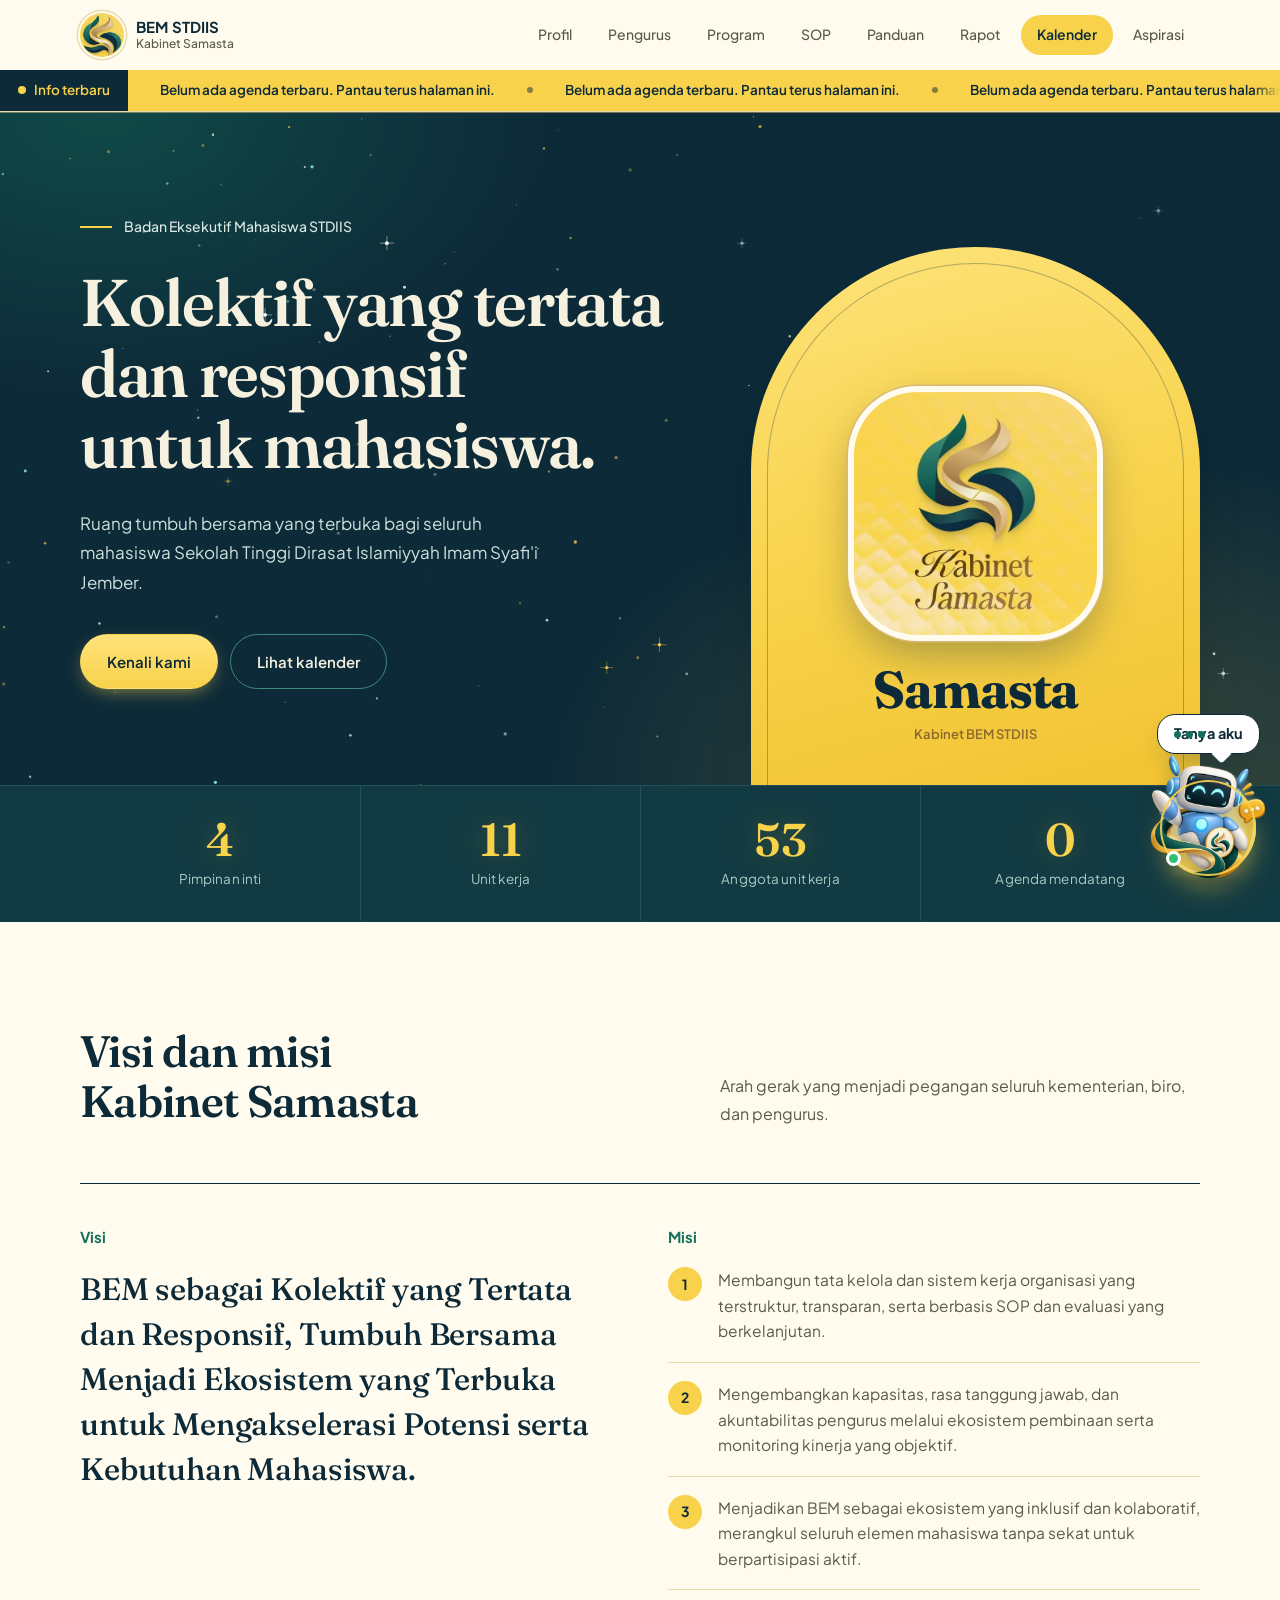
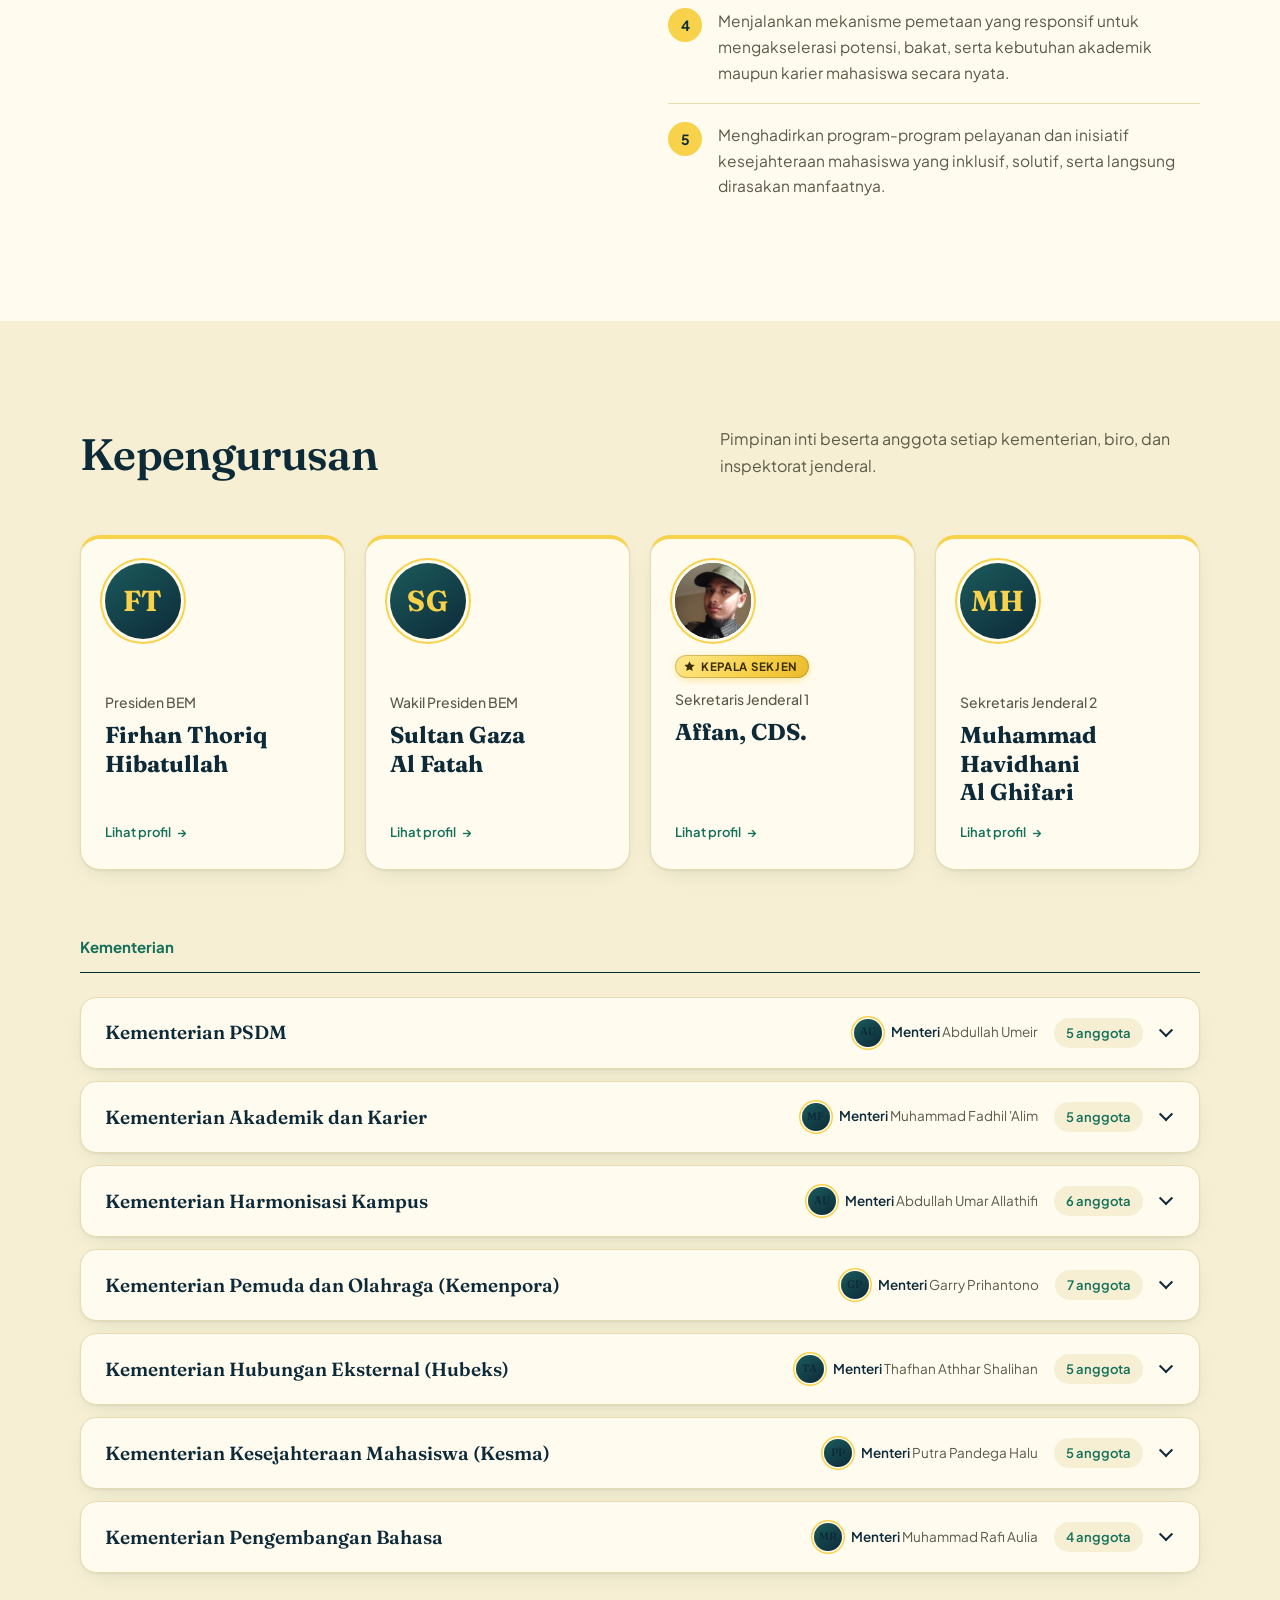
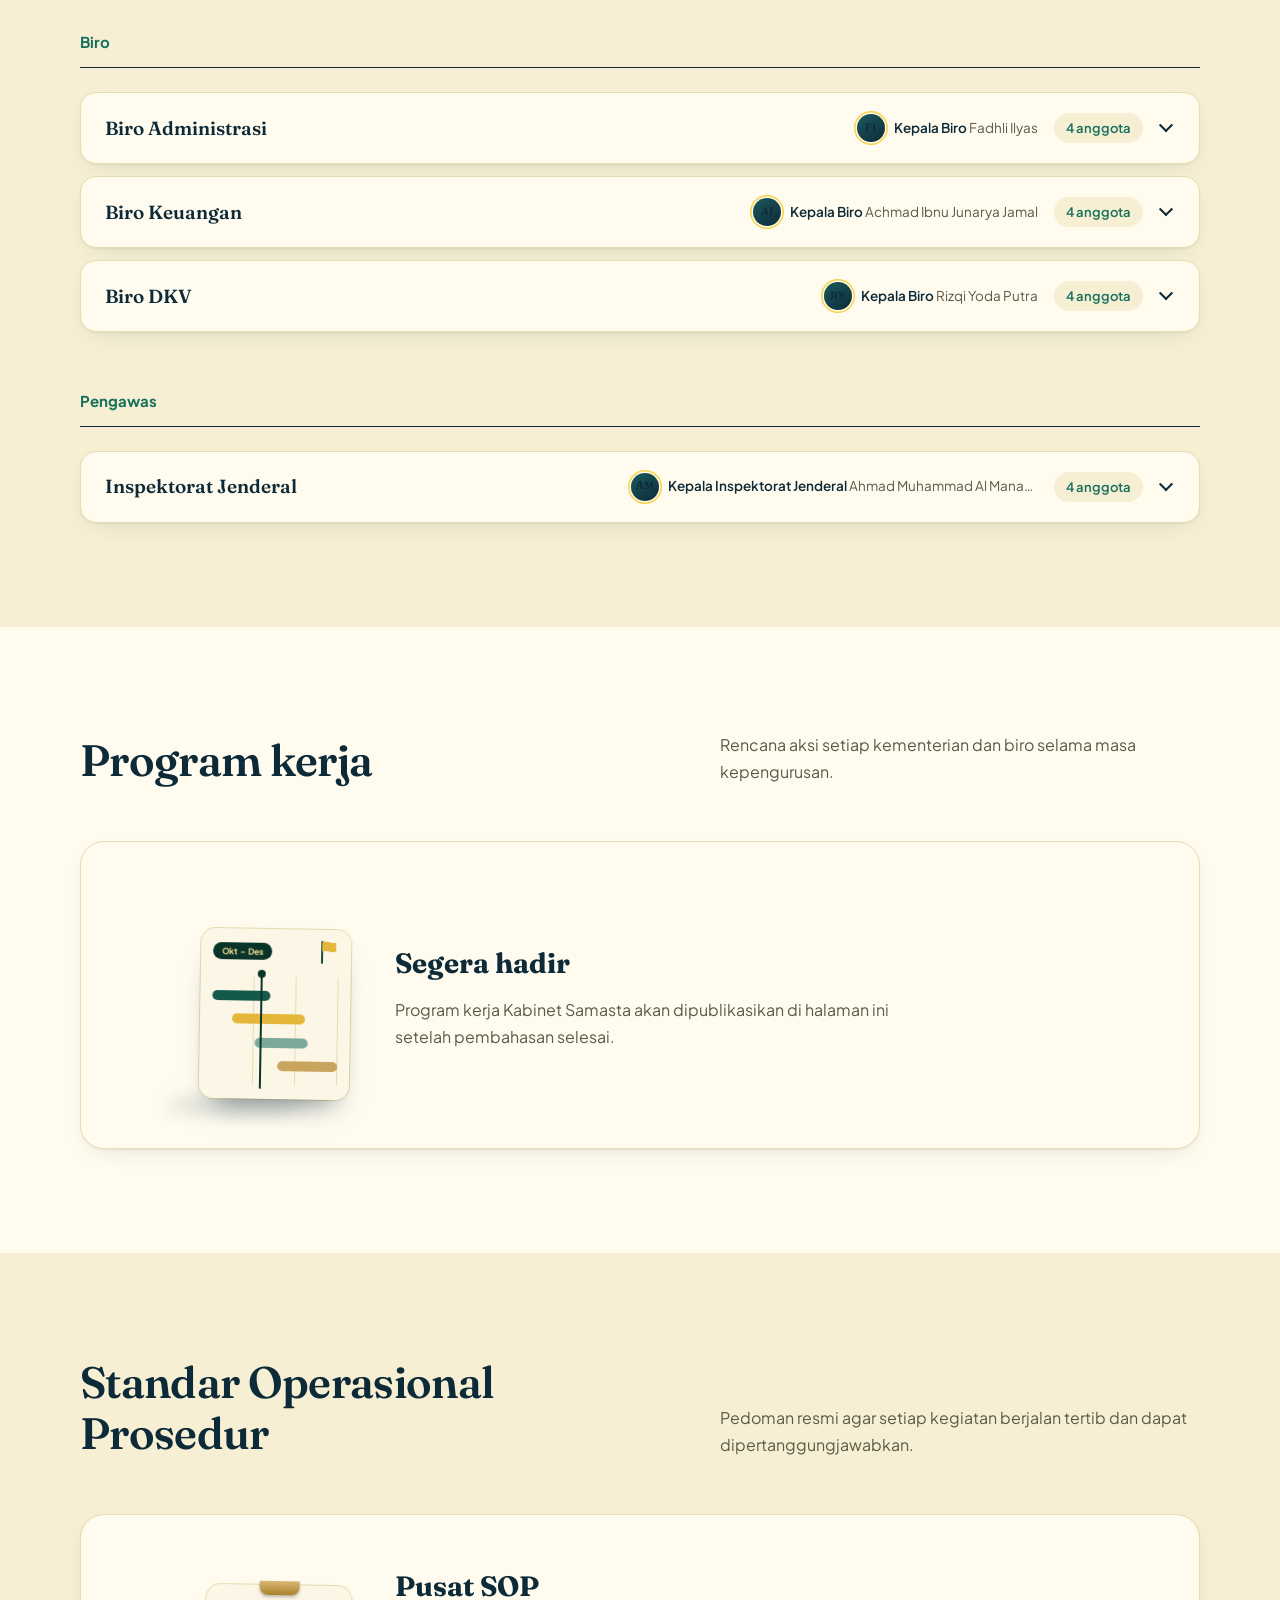
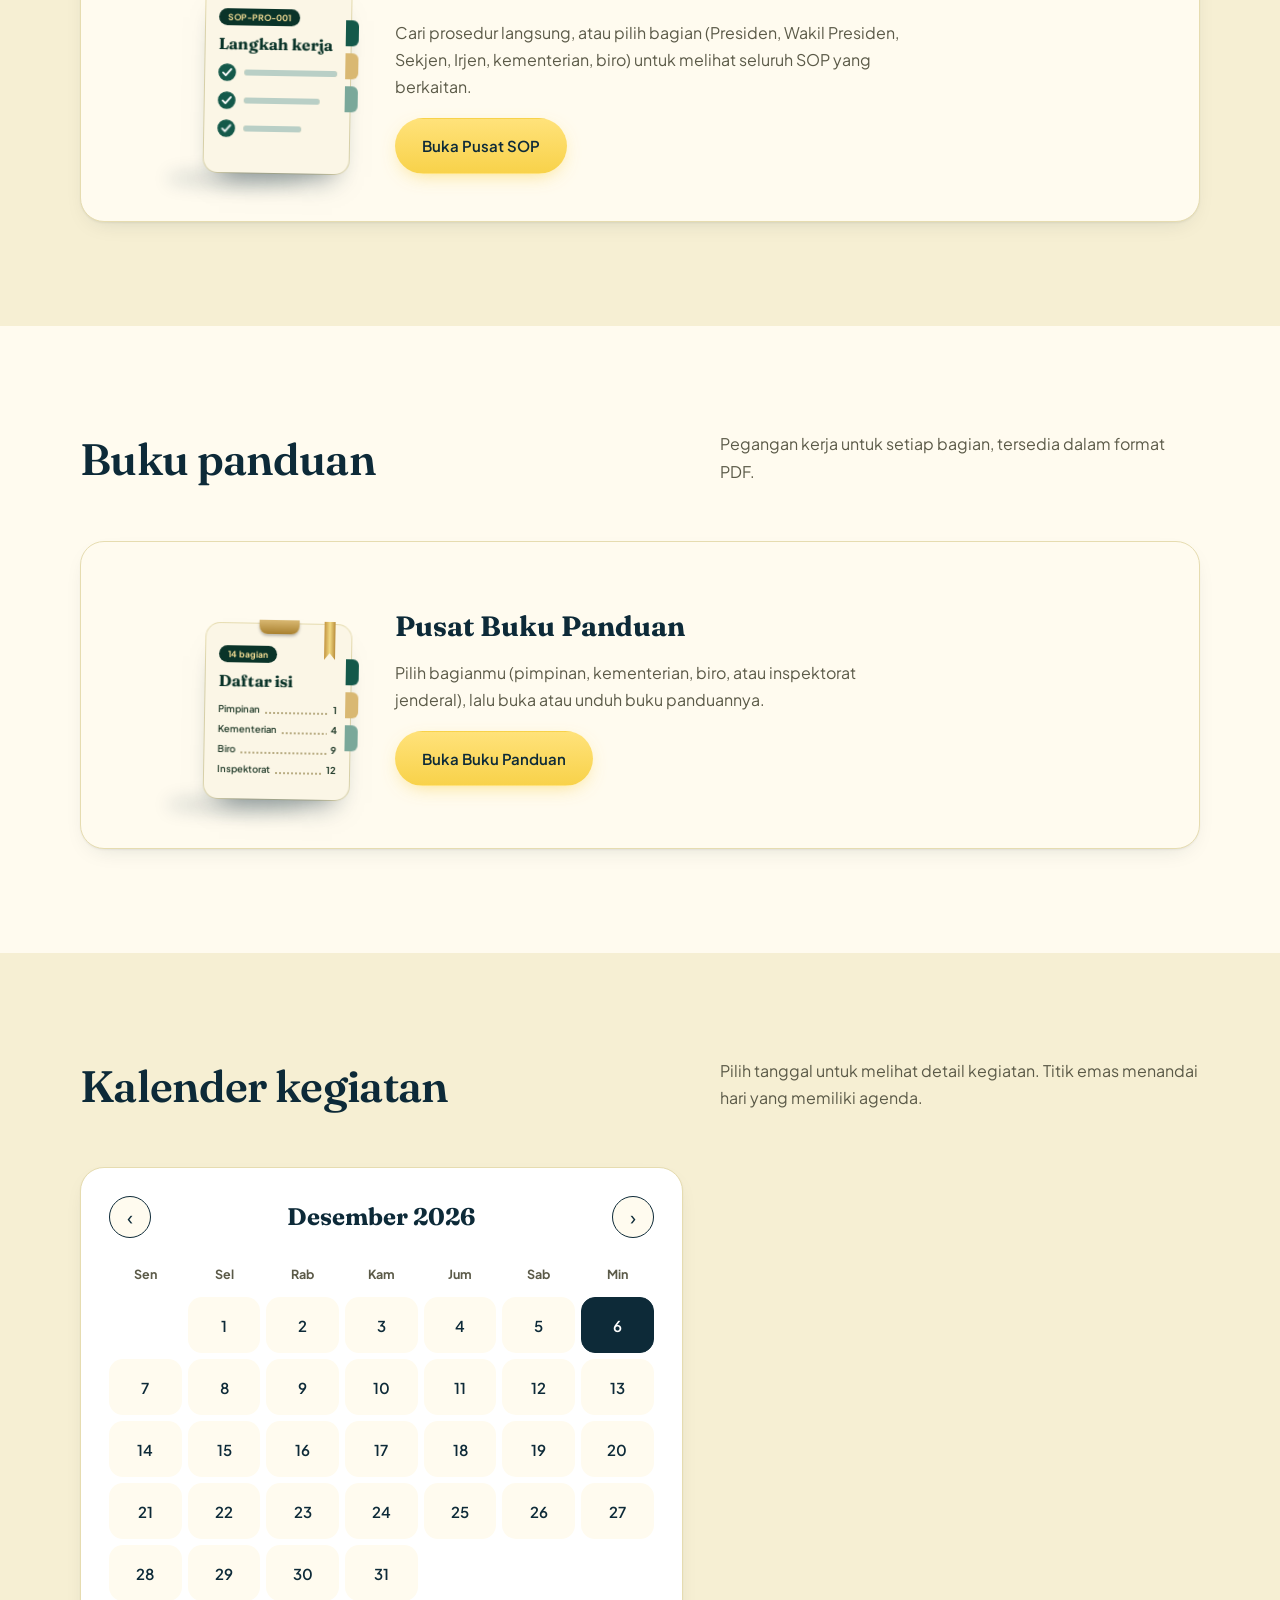
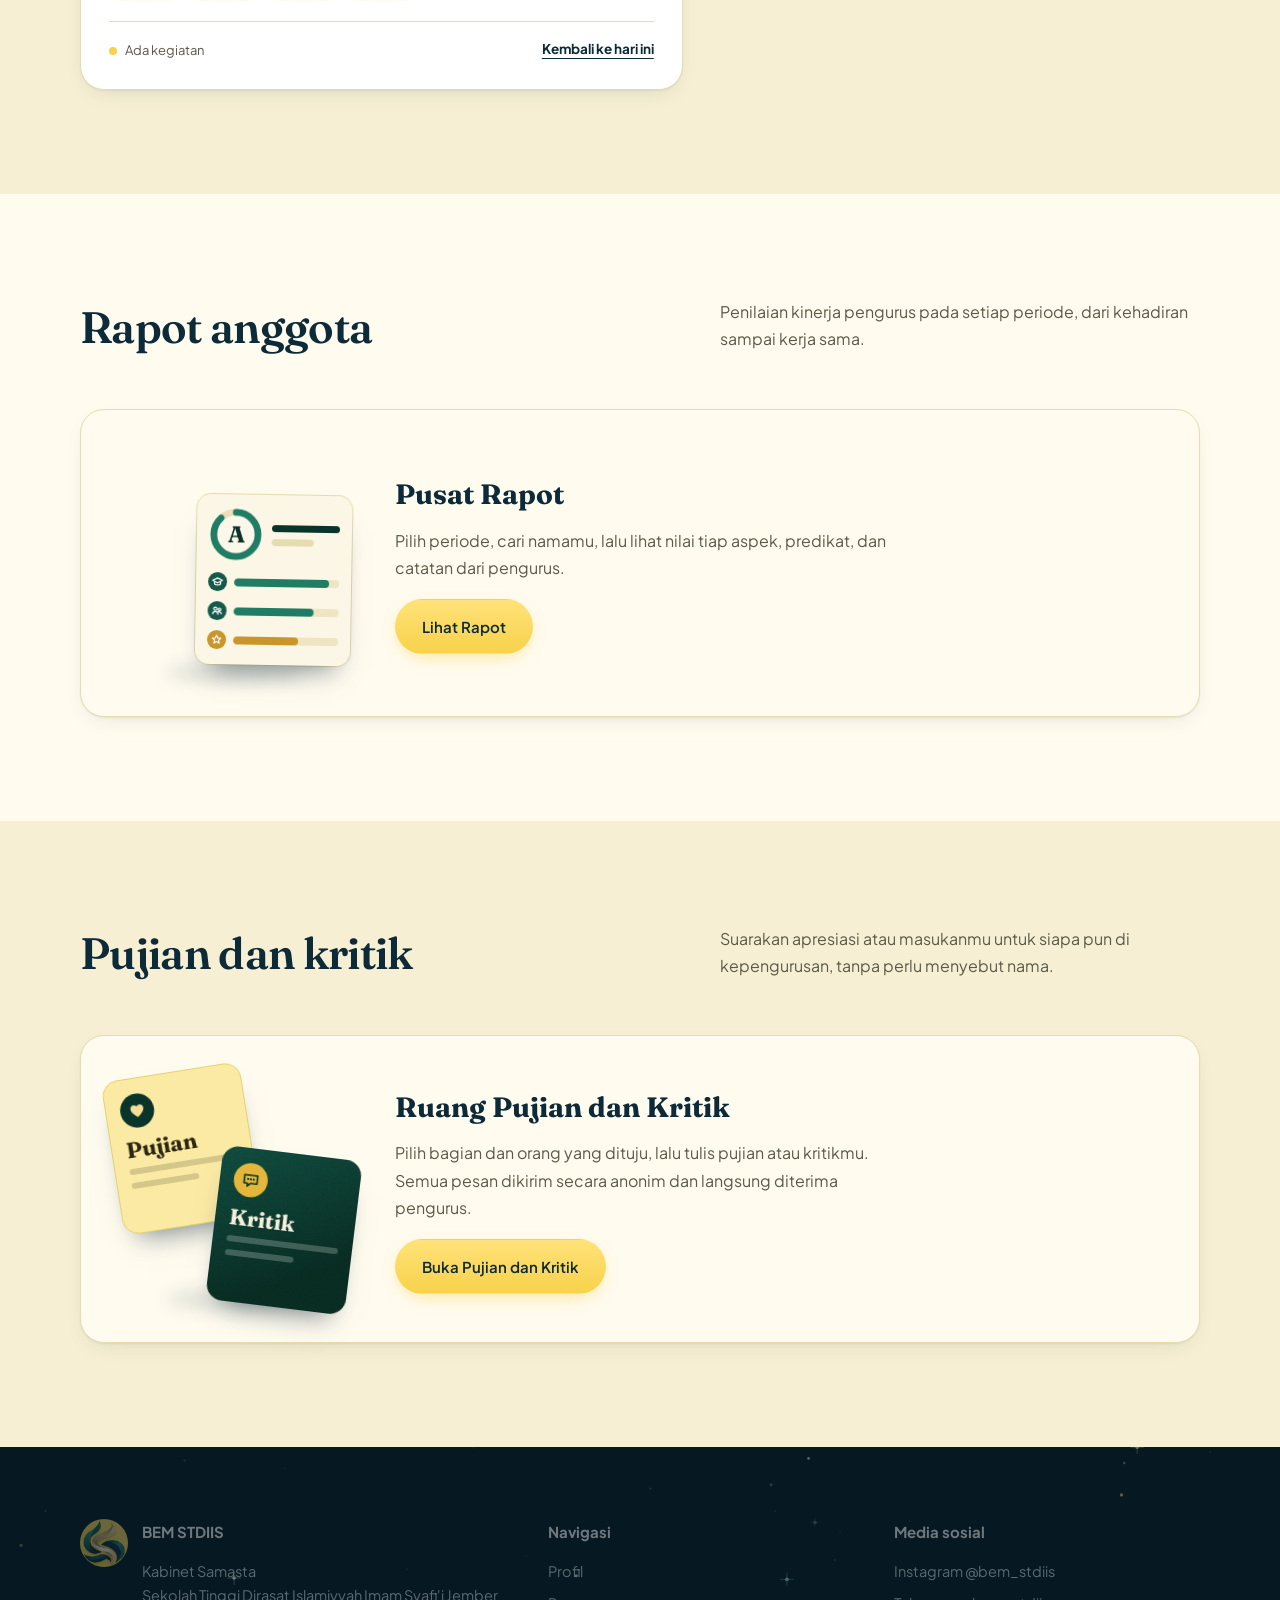
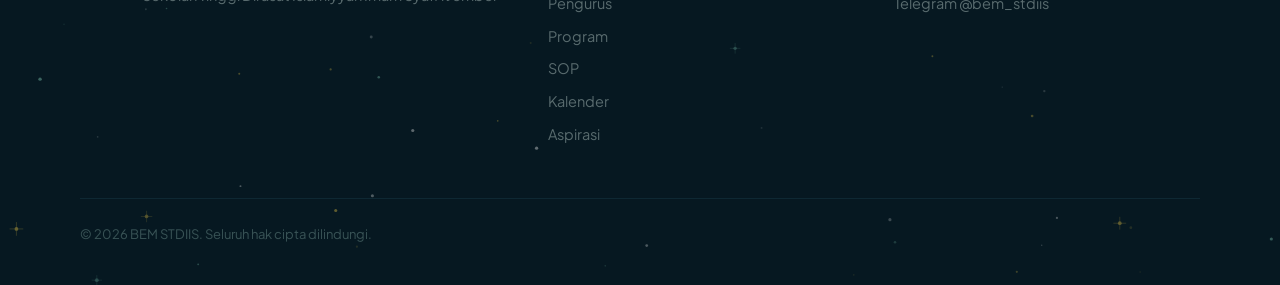
==== commit 5b587231: "Add files via upload" ====
--- a/index.html
+++ b/index.html
@@ -539,7 +539,6 @@
 </style>
 <link rel="stylesheet" href="ai.css?v=5">
 <link rel="stylesheet" href="ikon.css?v=4">
-<link rel="stylesheet" href="corner.css?v=1">
 <style id="profil-css">
 /* ===== Profil pengurus: avatar, penanda pimpinan, kartu profil ===== */
 .av{--s:40px;position:relative;flex:none;width:var(--s);height:var(--s);border-radius:50%;overflow:hidden;display:grid;place-items:center;background:linear-gradient(145deg,#1b5b5c,var(--ink));color:var(--gold);font:700 calc(var(--s)*.38)/1 var(--serif);letter-spacing:.02em;box-shadow:0 0 0 2px var(--paper),0 0 0 3.5px var(--line)}
@@ -673,7 +672,6 @@
       <a href="#rapot">Rapot</a>
       <a href="#kalender">Kalender</a>
       <a href="#aspirasi">Aspirasi</a>
-      <a href="#corner">Corner</a>
     </nav>
   </div>
   <div class="ticker" role="region" aria-label="Info kegiatan terbaru">
@@ -908,28 +906,6 @@
         <p>Pilih bagian dan orang yang dituju, lalu tulis pujian atau kritikmu. Semua pesan dikirim secara anonim dan langsung diterima pengurus.</p>
         <a href="#aspirasi" class="btn btn-gold">Buka Pujian dan Kritik</a>
       </div>
-    </div>
-  </div>
-</section>
-
-<!-- ========== SAMASTA CORNER ========== -->
-<section id="corner">
-  <div class="wrap">
-    <div class="sec-head">
-      <h2>Samasta Corner</h2>
-      <p>Ruang kerja digital tiap kementerian dan biro: absensi lewat kode QR, penilaian kegiatan, dan layanan dalam satu tempat.</p>
-    </div>
-    <div class="cn-card">
-      <div class="cn-top">
-        <button type="button" class="cn-cone" id="cn-cone" aria-label="Kerucut Samasta Corner. Ketuk untuk memutarnya"></button>
-        <div class="cn-copy">
-          <h3>Corner kementerian dan biro</h3>
-          <p>Setiap kementerian punya ruangnya sendiri. Mulai dari Inspektorat Jenderal: buat kode QR absensi, kumpulkan penilaian peserta, lalu baca pembukuan dan ringkasan acara secara otomatis.</p>
-          <span class="cn-hint"><svg viewBox="0 0 24 24" fill="none" stroke="currentColor" stroke-width="2" stroke-linecap="round" stroke-linejoin="round" aria-hidden="true"><path d="M20 12a8 8 0 11-2.400-5.700M20 4v4.500h-4.500"/></svg>Ketuk kerucut atau gulir untuk memutarnya</span>
-        </div>
-      </div>
-      <div class="cn-divider"><span>Pilih corner</span></div>
-      <div class="cn-orbs" id="cn-orbs" role="list"></div>
     </div>
   </div>
 </section>
@@ -1031,15 +1007,6 @@
   <dialog id="rp-dlg" aria-labelledby="rp-name"><div id="rp-sheet"></div></dialog>
 </main>
 
-<main id="corner-app" hidden>
-  <div class="sp-top cn-pgtop"><div class="wrap">
-    <p class="sp-crumb" id="cn-crumb"></p>
-    <div id="cn-head"></div>
-    <div class="cn-tabs" id="cn-tabs" role="navigation" aria-label="Menu event" hidden></div>
-  </div></div>
-  <div class="cn-body"><div class="wrap" id="cn-out" aria-live="polite"></div></div>
-</main>
-
 <footer id="kontak">
   <div class="wrap">
     <div class="foot">
@@ -1059,7 +1026,6 @@
           <li><a href="#sop">SOP</a></li>
           <li><a href="#kalender">Kalender</a></li>
           <li><a href="#aspirasi">Aspirasi</a></li>
-          <li><a href="#corner">Corner</a></li>
         </ul>
       </div>
       <div>
@@ -1440,7 +1406,7 @@
   var groups = [
     [q("#beranda"), q("#home>.stats")], [q("#profil")], [q("#pengurus")], [q("#program")],
     [q("#sop-info")], [q("#panduan-info")], [q("#kalender")], [q("#rapot-info")],
-    [q("#aspirasi-info")], [q("#corner")], [q("#kontak")]
+    [q("#aspirasi-info")], [q("#kontak")]
   ].map(function(g){ return g.filter(Boolean); }).filter(function(g){ return g.length; });
   var root = document.documentElement, current = -2, busy = false;
 
@@ -1481,14 +1447,8 @@
 <script src="ikon.js?v=2" defer></script>
 <script src="rapot.js?v=1"></script>
 <script src="rapot-app.js?v=1"></script>
-<script src="qr.js?v=1"></script>
-<script src="corner-data.js"></script>
-<script src="corner-config.js?v=1"></script>
-<script src="corner-core.js?v=1"></script>
-<script src="corner-cone.js?v=1"></script>
-<script src="corner-app.js?v=1"></script>
 <script src="sop-data.js"></script>
-<script src="sop-app.js?v=6"></script>
+<script src="sop-app.js?v=5"></script>
 <script src="aspirasi-config.js?v=4"></script>
 <script src="aspirasi.js?v=4"></script>
 <script>
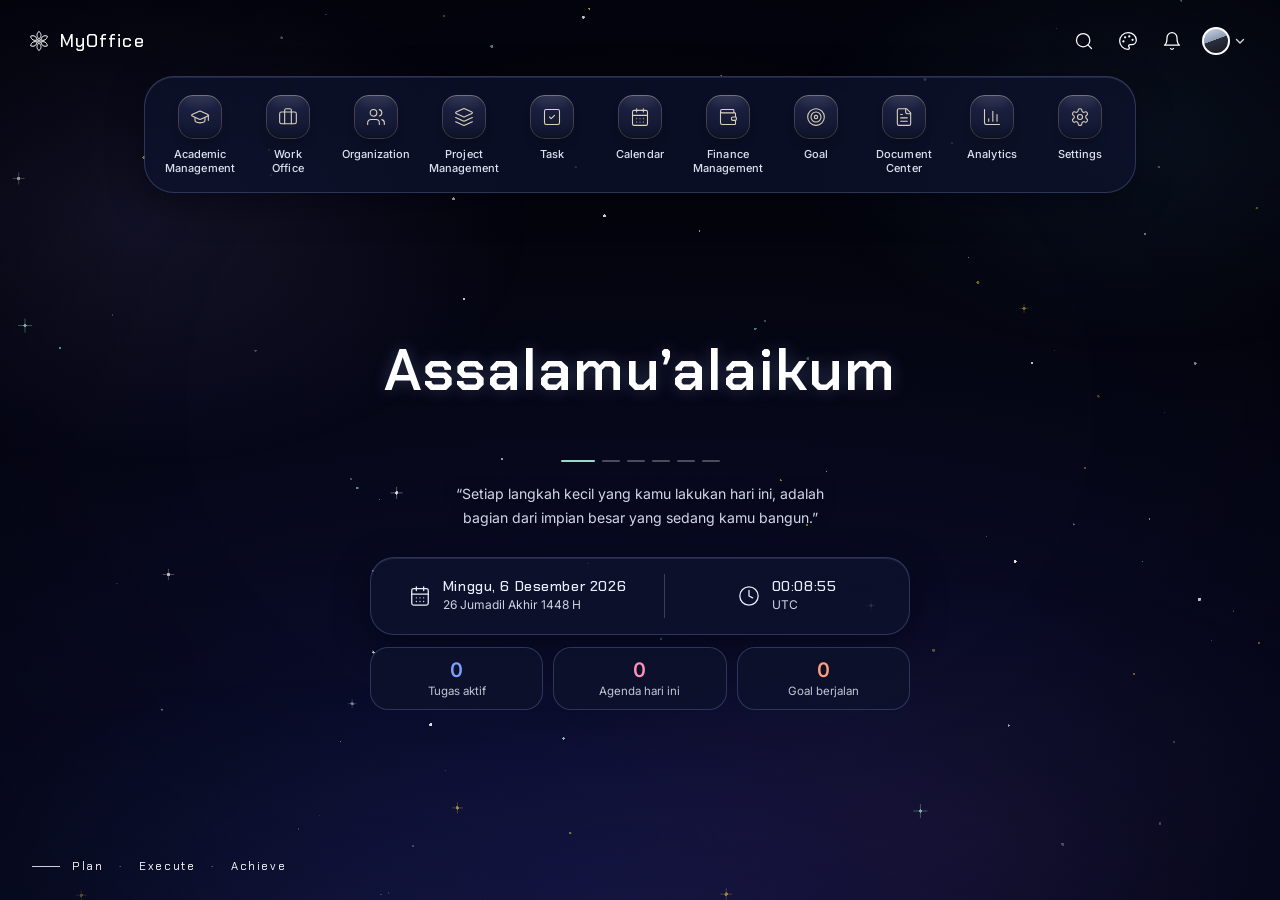
==== commit 4ed21da5: "Add files via upload" ====
--- a/index.html
+++ b/index.html
@@ -3,1460 +3,269 @@
 <head>
 <meta charset="UTF-8">
 <meta name="viewport" content="width=device-width, initial-scale=1, viewport-fit=cover">
-<meta name="theme-color" content="#0d2a38">
-<meta name="description" content="Website resmi BEM STDIIS (Sekolah Tinggi Dirasat Islamiyyah Imam Syafi'i Jember), Kabinet Samasta: profil, kepengurusan, program kerja, SOP, dan agenda kegiatan.">
-<meta property="og:title" content="BEM STDIIS | Kabinet Samasta">
-<meta property="og:description" content="Ruang aspirasi, kolaborasi, dan pengembangan mahasiswa.">
-<meta property="og:type" content="website">
-<meta property="og:image" content="logo.webp">
-<title>BEM STDIIS | Kabinet Samasta</title>
-<link rel="icon" type="image/webp" href="[data-uri]">
+<title>MyOffice</title>
+<meta name="description" content="MyOffice — Plan · Execute · Achieve">
+<link rel="icon" href="data:image/svg+xml,%3Csvg xmlns='http://www.w3.org/2000/svg' viewBox='0 0 100 100'%3E%3Ctext y='.9em' font-size='90'%3E%F0%9F%8C%B8%3C/text%3E%3C/svg%3E">
 <link rel="preconnect" href="https://fonts.googleapis.com">
 <link rel="preconnect" href="https://fonts.gstatic.com" crossorigin>
-<link href="https://fonts.googleapis.com/css2?family=Fraunces:opsz,wght@9..144,500;9..144,600;9..144,700&family=Plus+Jakarta+Sans:wght@400;500;600;700&display=swap" rel="stylesheet">
-
+<link rel="stylesheet" href="https://fonts.googleapis.com/css2?family=Chakra+Petch:wght@500;600&family=Inter:wght@300;400;500;600;700&display=swap">
+<link rel="stylesheet" href="https://fonts.googleapis.com/css2?family=Anton&family=Baloo+2:wght@600;700;800&family=EB+Garamond:wght@400;500&family=Fraunces:opsz,wght@9..144,600;9..144,700&family=Nunito:wght@500;600;700;800&family=Outfit:wght@300;400;500;600;700&family=Plus+Jakarta+Sans:wght@400;500;600;700;800&family=Sora:wght@400;500;600;700&display=swap" media="print" onload="this.media='all'">
+<noscript><link rel="stylesheet" href="https://fonts.googleapis.com/css2?family=Anton&family=Baloo+2:wght@600;700;800&family=EB+Garamond:wght@400;500&family=Fraunces:opsz,wght@9..144,600;9..144,700&family=Nunito:wght@500;600;700;800&family=Outfit:wght@300;400;500;600;700&family=Plus+Jakarta+Sans:wght@400;500;600;700;800&family=Sora:wght@400;500;600;700&display=swap"></noscript>
+<meta name="theme-color" content="#0a0c2b">
 <style>
 :root{
-  /* Logo Kabinet Samasta (tertanam langsung, tidak perlu file terpisah) */
-  --logo:url("[data-uri]");
-  --logo-mark:url("[data-uri]");
-  --emerald:#14705a;--emerald-2:#1c5a4c;--champagne:#d9b872;--bronze:#8a6a2f;
-  --glow:248,210,74;
-  --ink:#0d2a38;--ink-2:#123a42;--indigo:#14705a;
-  --paper:#fffbef;--sand:#f6efd3;--gold:#f8d24a;--gold-soft:#ffe27a;
-  --muted:#5b5a48;--line:#e6dcb0;
-  --serif:"Fraunces",Georgia,"Times New Roman",serif;
-  --sans:"Plus Jakarta Sans",system-ui,-apple-system,"Segoe UI",Roboto,Arial,sans-serif;
-  --arch:999px 999px 0 0;
-  --r:20px;
-  --shadow:0 1px 2px rgba(13,42,56,.06),0 8px 24px -12px rgba(13,42,56,.18);
-  --ease:cubic-bezier(.2,.7,.2,1);
+  --ink:#1f2f4d;
+  --glass:rgba(232,236,246,.62);
+  --glass-line:rgba(255,255,255,.55);
+  --serif:'EB Garamond','Cormorant Garamond',Georgia,serif;
+  --sans:'Inter',system-ui,-apple-system,'Segoe UI',Roboto,sans-serif;
+  --hand:'Segoe Script',cursive;
 }
 *{box-sizing:border-box;margin:0;padding:0}
-html{scroll-padding-top:128px;-webkit-text-size-adjust:100%}
-body{overflow-x:clip;font-family:var(--sans);color:var(--ink);background:var(--paper);line-height:1.7;font-size:16px;-webkit-font-smoothing:antialiased;text-rendering:optimizeLegibility}
-a{color:inherit;text-decoration:none}
-ul,ol{list-style:none}
-button{font-family:inherit}
-:focus-visible{outline:3px solid var(--gold);outline-offset:3px;border-radius:6px}
-::selection{background:var(--gold);color:var(--ink)}
-.wrap{width:min(1120px,calc(100% - 40px));margin-inline:auto}
-.skip{position:absolute;left:16px;top:-60px;z-index:100;background:var(--ink);color:#fff;padding:10px 18px;border-radius:999px;font-weight:600;font-size:14px;transition:top .2s}
-.skip:focus{top:12px}
-
-/* ---------- Header ---------- */
-.site-header{position:sticky;top:0;z-index:50;box-shadow:0 1px 0 rgba(217,184,114,.5);background:rgba(255,251,239,.9);-webkit-backdrop-filter:blur(12px);backdrop-filter:blur(12px);border-bottom:1px solid var(--line)}
-.bar{display:flex;align-items:center;justify-content:space-between;height:70px;gap:20px}
-.brand{display:flex;align-items:center;gap:12px}
-.brand-mark{width:44px;height:44px;background:var(--logo-mark) center/cover,var(--gold);border-radius:50%;flex-shrink:0;box-shadow:0 0 0 2px var(--paper),0 0 0 3.5px var(--line)}
-.brand b{display:block;font-size:15px;line-height:1.2;letter-spacing:.01em}
-.brand small{display:block;font-size:12px;font-weight:500;color:var(--muted);line-height:1.3}
-.nav{display:flex;gap:4px;font-size:14px;font-weight:500}
-.nav a{padding:8px 16px;border-radius:999px;color:var(--muted);transition:background .2s,color .2s}
-.nav a:hover{color:var(--ink);background:var(--sand)}
-.nav a.active{color:var(--ink);background:var(--gold);font-weight:600}
-.menu-btn{display:none;background:none;border:1px solid var(--line);border-radius:12px;width:44px;height:44px;cursor:pointer;color:var(--ink)}
-.menu-btn span,.menu-btn span::before,.menu-btn span::after{display:block;width:18px;height:2px;background:currentColor;margin:auto;position:relative;border-radius:2px}
-.menu-btn span::before,.menu-btn span::after{content:"";position:absolute;left:0}
-.menu-btn span::before{top:-6px}.menu-btn span::after{top:6px}
-
-/* Ticker */
-.ticker{display:flex;background:var(--gold);color:var(--ink);font-size:13.5px;font-weight:600}
-.ticker-label{background:var(--ink);color:var(--gold);padding:9px 18px;flex-shrink:0;position:relative;z-index:1;display:flex;align-items:center;gap:8px}
-.ticker-label::before{content:"";width:8px;height:8px;border-radius:50%;background:var(--gold);animation:pulse 1.8s ease-in-out infinite}
-.ticker-view{flex:1;overflow:hidden;-webkit-mask-image:linear-gradient(90deg,transparent,#000 28px,#000 calc(100% - 28px),transparent);mask-image:linear-gradient(90deg,transparent,#000 28px,#000 calc(100% - 28px),transparent)}
-.ticker-track{display:inline-flex;white-space:nowrap;animation:marq 40s linear infinite;will-change:transform}
-.ticker:hover .ticker-track,.ticker:focus-within .ticker-track{animation-play-state:paused}
-.ticker-item{background:none;border:0;font:inherit;color:inherit;cursor:pointer;padding:9px 0 9px 32px;display:inline-flex;align-items:center}
-.ticker-item::after{content:"";width:6px;height:6px;border-radius:50%;background:var(--ink);margin-left:32px;opacity:.5}
-.ticker-item:hover{text-decoration:underline;text-underline-offset:3px}
-@keyframes marq{to{transform:translateX(-50%)}}
-@keyframes pulse{50%{transform:scale(1.7);opacity:.35}}
-
-/* ---------- Hero ---------- */
-.hero{position:relative;background:var(--ink);color:#f6f1de;overflow:hidden;isolation:isolate}
-.hero::before{content:"";position:absolute;inset:0;z-index:-1;background:
-  radial-gradient(60% 70% at 85% 100%,rgba(248,210,74,.20),transparent 70%),
-  radial-gradient(50% 60% at 8% 0%,rgba(20,112,90,.45),transparent 70%)}
-.hero-grid{display:grid;grid-template-columns:1.15fr .85fr;gap:64px;align-items:end;padding:96px 0 0}
-.hero-copy{padding-bottom:96px}
-.hero-tag{display:inline-flex;align-items:center;gap:12px;font-size:14px;font-weight:500;color:#dbe8e4;margin-bottom:28px}
-.hero-tag::before{content:"";width:32px;height:2px;background:var(--gold)}
-h1{font-family:var(--serif);font-weight:600;font-size:clamp(38px,5.6vw,66px);line-height:1.08;letter-spacing:-.02em;text-wrap:balance}
-.lead{margin:28px 0 36px;max-width:480px;color:#cde0dc;font-size:17px;line-height:1.75}
-.actions{display:flex;gap:12px;flex-wrap:wrap}
-.btn{display:inline-flex;align-items:center;justify-content:center;gap:8px;padding:14px 26px;border-radius:999px;font-weight:600;font-size:15px;border:1.5px solid transparent;transition:transform .2s,background .2s,border-color .2s,color .2s}
-.btn-gold{background:linear-gradient(180deg,#ffe27a,#f8d24a);color:var(--ink);box-shadow:0 6px 20px -8px rgba(var(--glow),.8)}
-.btn-gold:hover{background:var(--gold-soft);transform:translateY(-2px);box-shadow:0 10px 26px -6px rgba(var(--glow),.9)}
-.btn-line{border-color:#3f8a7a;color:#f6f1de}
-.btn-line:hover{border-color:var(--gold);color:var(--gold);box-shadow:0 0 18px -4px rgba(var(--glow),.55)}
-.arch{position:relative;background:linear-gradient(165deg,#fde37a 0%,#f8d24a 55%,#f1c332 100%);color:var(--ink);border-radius:var(--arch);aspect-ratio:5/6;display:flex;flex-direction:column;justify-content:flex-end;align-items:center;text-align:center;padding:0 28px 40px;box-shadow:0 30px 60px -30px rgba(0,0,0,.5)}
-.arch::before{content:"";position:absolute;inset:16px 16px 0;border:1.5px solid rgba(13,42,56,.3);border-bottom:0;border-radius:var(--arch);pointer-events:none}
-.logo-stage{position:relative;width:62%;aspect-ratio:1;margin-bottom:28px}
-.arch-logo{position:relative;z-index:1;width:100%;height:100%;border-radius:26%;background:var(--logo) center/cover,var(--gold);box-shadow:0 0 0 6px var(--paper),0 0 0 7.5px var(--champagne),0 18px 40px rgba(13,42,56,.35)}
-/* Cahaya dari belakang logo: hanya memudar masuk, tanpa gerakan */
-.logo-glow{position:absolute;inset:-32%;z-index:0;pointer-events:none;border-radius:50%;opacity:0;transition:opacity 1.8s ease;
-  background:radial-gradient(circle at 50% 50%,rgba(255,255,255,.96) 0%,rgba(255,249,214,.82) 24%,rgba(var(--glow),.5) 44%,rgba(var(--glow),.16) 58%,rgba(var(--glow),0) 70%)}
-.arch.glow-on .logo-glow{opacity:1;animation:glowbreath 6s ease-in-out 1.8s infinite alternate}
-@keyframes glowbreath{from{opacity:1}to{opacity:.7}}
-.arch-title{font-family:var(--serif);font-weight:700;font-size:clamp(34px,4.4vw,52px);line-height:1;letter-spacing:-.02em}
-.arch-sub{font-size:13px;font-weight:600;margin-top:8px;color:var(--bronze)}
-.hero-grid>*{animation:rise .9s var(--ease) both}
-.hero-grid>.arch{animation-delay:.15s}
-@keyframes rise{from{opacity:0;transform:translateY(24px)}to{opacity:1;transform:none}}
-
-/* Statistik */
-.stats{background:var(--ink-2);color:#f6f1de;border-top:1px solid #21505a}
-.stats ul{display:grid;grid-template-columns:repeat(4,minmax(0,1fr))}
-.stats li{padding:30px 16px;border-left:1px solid #21505a;display:flex;flex-direction:column;align-items:center;justify-content:center;text-align:center;gap:4px}
-.stats li:first-child{border-left:0}
-.stats b{font-family:var(--serif);font-size:clamp(36px,4.2vw,46px);line-height:1.05;color:var(--gold);font-weight:600;font-variant-numeric:tabular-nums;display:inline-block;text-shadow:0 0 28px rgba(var(--glow),.28)}
-.stats b.done{animation:statpop .45s var(--ease)}
-@keyframes statpop{40%{transform:scale(1.1)}}
-.stats span{font-size:13.5px;color:#a9cbc4;letter-spacing:.01em}
-
-/* ---------- Sections ---------- */
-section{padding:104px 0}
-.alt{background:var(--sand)}
-.sec-head{display:grid;grid-template-columns:minmax(0,1fr) minmax(0,1fr);gap:24px 48px;align-items:end;margin-bottom:56px}
-h2{font-family:var(--serif);font-weight:600;font-size:clamp(30px,3.8vw,44px);line-height:1.15;letter-spacing:-.015em;text-wrap:balance}
-.sec-head p{color:var(--muted);max-width:480px;justify-self:end}
-
-/* Profil */
-.vm{display:grid;grid-template-columns:minmax(0,1fr) minmax(0,1fr);gap:56px;border-top:1.5px solid var(--ink);padding-top:40px}
-h3.label{font-size:15px;font-weight:700;color:var(--indigo);margin-bottom:18px}
-.visi{font-family:var(--serif);font-weight:500;font-size:clamp(23px,2.7vw,31px);line-height:1.45;letter-spacing:-.005em;text-wrap:pretty}
-.misi{counter-reset:m}
-.misi li{counter-increment:m;display:grid;grid-template-columns:34px 1fr;gap:16px;padding:18px 0;border-bottom:1px solid var(--line);color:var(--muted);font-size:15.5px;line-height:1.65}
-.misi li:first-child{padding-top:0}
-.misi li:last-child{border-bottom:0}
-.misi li::before{content:counter(m);width:34px;height:34px;border-radius:50%;background:var(--gold);color:var(--ink);font-weight:700;font-size:14px;display:grid;place-items:center}
-
-/* Coming soon */
-.soon{display:flex;gap:28px;align-items:center;border:1.5px dashed #d3c68f;border-radius:24px;padding:40px}
-.soon i{width:60px;height:74px;background:var(--gold);border-radius:var(--arch);flex-shrink:0;box-shadow:inset 0 0 0 5px rgba(255,255,255,.35)}
-.soon h3{font-family:var(--serif);font-size:26px;line-height:1.2;margin-bottom:6px}
-.soon p{color:var(--muted);max-width:560px}
-
-/* Pengurus */
-.leaders{display:grid;grid-template-columns:repeat(4,minmax(0,1fr));gap:20px;margin-bottom:64px}
-.leader{background:var(--paper);border:1px solid var(--line);border-top:4px solid var(--gold);border-radius:var(--r);padding:24px 24px 26px;box-shadow:var(--shadow);min-width:0}
-.leader p{color:var(--muted);font-size:14px;font-weight:500;margin-bottom:6px}
-.leader h4{font-family:var(--serif);font-size:23px;line-height:1.25;overflow-wrap:anywhere;text-wrap:balance}
-.org-title{font-size:15px;font-weight:700;color:var(--indigo);padding-bottom:12px;border-bottom:1.5px solid var(--ink);margin-bottom:24px}
-.org-title:not(:first-child){margin-top:56px}
-.units{display:flex;flex-direction:column;gap:12px}
-.unit{background:var(--paper);border:1px solid var(--line);border-radius:16px;box-shadow:var(--shadow);transition:border-color .2s}
-.unit[open]{border-color:var(--ink)}
-.unit summary{display:flex;align-items:center;gap:16px;padding:20px 24px;cursor:pointer;list-style:none;border-radius:16px}
-.unit summary::-webkit-details-marker{display:none}
-.unit summary:hover{background:rgba(248,210,74,.12)}
-.unit summary:focus-visible{outline-offset:-3px}
-.u-name{flex:1;min-width:0;font-family:var(--serif);font-size:19px;line-height:1.3;font-weight:600}
-.unit-meta{font-size:13px;color:var(--indigo);font-weight:600;white-space:nowrap;background:var(--sand);padding:4px 12px;border-radius:999px}
-.chev{width:10px;height:10px;border-right:2px solid var(--ink);border-bottom:2px solid var(--ink);transform:rotate(45deg) translate(-2px,-2px);transition:transform .25s var(--ease);flex-shrink:0;margin:0 4px 0 2px}
-.unit[open] .chev{transform:rotate(-135deg) translate(-2px,-2px)}
-.u-body{padding:4px 24px 22px;border-top:1px solid var(--line);margin:0 24px;padding-left:0;padding-right:0}
-.u-body ol{counter-reset:u;display:grid;grid-template-columns:repeat(2,minmax(0,1fr));column-gap:32px}
-.u-body li{counter-increment:u;display:grid;grid-template-columns:28px minmax(0,1fr);gap:8px;padding:11px 0;border-bottom:1px solid var(--line);font-size:15px;line-height:1.5}
-.u-body li::before{content:counter(u);color:var(--muted);font-size:13px;font-variant-numeric:tabular-nums}
-
-/* SOP (siap dipakai nanti) */
-.doc{display:grid;grid-template-columns:auto 1fr auto;gap:22px;align-items:center;padding:22px 0;border-bottom:1px solid var(--line)}
-.doc-ico{width:44px;height:52px;background:var(--paper);border:1.5px solid var(--ink);border-radius:6px;display:grid;place-items:end center;padding-bottom:6px;font-size:11px;font-weight:700;position:relative}
-.doc-ico::after{content:"";position:absolute;top:-1.5px;right:-1.5px;width:14px;height:14px;background:var(--gold);border-left:1.5px solid var(--ink);border-bottom:1.5px solid var(--ink);border-radius:0 6px 0 6px}
-.doc h3{font-size:17px;font-weight:700;line-height:1.35}
-.doc p{color:var(--muted);font-size:14.5px}
-.status{font-size:13px;font-weight:600;padding:8px 16px;border-radius:999px;border:1.5px solid var(--line);color:var(--muted);white-space:nowrap}
-a.status{background:var(--ink);border-color:var(--ink);color:#fff;transition:background .2s,color .2s,border-color .2s}
-a.status:hover{background:var(--gold);border-color:var(--gold);color:var(--ink)}
-
-/* Kalender */
-.cal-wrap{display:grid;grid-template-columns:minmax(0,1.1fr) minmax(0,.9fr);gap:24px;align-items:start}
-.cal{background:#fff;border:1px solid var(--line);border-radius:24px;padding:28px;box-shadow:var(--shadow)}
-.cal-head{display:flex;align-items:center;justify-content:space-between;margin-bottom:20px}
-.cal-head h3{font-family:var(--serif);font-size:24px}
-.cal-nav{width:42px;height:42px;border-radius:50%;border:1.5px solid var(--ink);background:var(--paper);font-size:20px;line-height:1;cursor:pointer;color:var(--ink);transition:background .2s}
-.cal-nav:hover{background:var(--gold)}
-.cal-grid{display:grid;grid-template-columns:repeat(7,minmax(0,1fr));gap:6px}
-.dow{text-align:center;font-size:12.5px;font-weight:700;color:var(--muted);padding:6px 0}
-.day{position:relative;min-height:56px;border-radius:14px;border:1.5px solid transparent;background:var(--paper);font:inherit;font-weight:600;font-size:15px;color:var(--ink);cursor:pointer;transition:background .2s,border-color .2s,color .2s}
-.day:hover{background:var(--sand)}
-.day:focus-visible{outline-offset:1px}
-.day.today{border-color:var(--ink)}
-.day.sel{background:var(--ink);color:#fff}
-.day.has::after{content:"";position:absolute;bottom:8px;left:50%;width:7px;height:7px;margin-left:-3.5px;border-radius:50%;background:var(--gold)}
-.cal-foot{display:flex;justify-content:space-between;align-items:center;gap:12px;flex-wrap:wrap;margin-top:20px;padding-top:16px;border-top:1px solid var(--line);font-size:13px;color:var(--muted)}
-.cal-foot i{display:inline-block;width:8px;height:8px;border-radius:50%;background:var(--gold);margin-right:8px}
-.link-btn{background:none;border:0;font:inherit;font-weight:700;font-size:13.5px;color:var(--ink);text-decoration:underline;text-underline-offset:4px;cursor:pointer}
-.panel{background:var(--ink);color:#f6f1de;border-radius:24px;padding:32px;position:sticky;top:140px}
-.panel-date{font-size:14px;color:var(--gold);font-weight:600;margin-bottom:20px}
-.ev{padding:20px 0;border-top:1px solid #21505a}
-.ev:first-child{border-top:0;padding-top:0}
-.ev h4{font-family:var(--serif);font-size:22px;line-height:1.3;margin-bottom:10px;text-wrap:balance}
-.badge{display:inline-block;background:var(--gold);color:var(--ink);font-size:12px;font-weight:700;padding:2px 12px;border-radius:999px;margin-bottom:12px}
-.ev dl{display:grid;grid-template-columns:auto 1fr;gap:2px 16px;font-size:14px;color:#dbe8e4;margin-bottom:10px}
-.ev dt{color:#8fb8b0}
-.ev p{font-size:14.5px;color:#cde0dc}
-.empty{color:#cde0dc;font-size:15px}
-.empty .link-btn{color:var(--gold);display:block;margin-top:14px;text-align:left}
-
-/* Footer */
-footer{background:#071b24;color:#cde0dc;padding:72px 0 32px}
-.foot{display:grid;grid-template-columns:1.4fr 1fr 1fr;gap:40px;padding-bottom:44px;border-bottom:1px solid #1a4150}
-.foot-brand{display:flex;gap:14px;align-items:flex-start}
-.foot-brand .brand-mark{width:48px;height:48px;box-shadow:none}
-footer h4{color:#fff;font-size:15px;margin-bottom:14px}
-footer p,footer li{font-size:14.5px;margin-bottom:8px}
-footer a{transition:color .2s}
-footer a:hover{color:var(--gold)}
-.copy{padding-top:24px;font-size:13px;color:#7fa5a0}
-
-/* Interaksi klik */
-@keyframes bounce{0%{transform:scale(1)}28%{transform:scale(.9)}58%{transform:scale(1.06)}78%{transform:scale(.98)}100%{transform:scale(1)}}
-.pop{animation:bounce .45s cubic-bezier(.34,1.56,.64,1)}
-.btn:active,.cal-nav:active,.day:active{transform:scale(.93)}
-
-
-/* ---------- Efek cahaya: hanya di sekeliling tombol yang diklik ---------- */
-.btn,.nav a,.cal-nav,.ticker-item,.menu-btn,a.status,.brand,.link-btn,.day,.unit summary,.chip,.sp-card,.sp-back,.sp-toc a,.sp-pn a{position:relative;-webkit-tap-highlight-color:transparent}
-.lit{animation:halo .8s ease-out}
-@keyframes halo{0%{box-shadow:0 0 0 0 rgba(var(--glow),.85),0 0 0 0 rgba(var(--glow),.5)}
-  40%{box-shadow:0 0 0 5px rgba(var(--glow),.55),0 0 30px 8px rgba(var(--glow),.6)}
-  100%{box-shadow:0 0 0 12px rgba(var(--glow),0),0 0 50px 20px rgba(var(--glow),0)}}
-/* ===== Pusat SOP ===== */
-:root{color-scheme:light;box-sizing:border-box;padding-top:env(safe-area-inset-top,0px);padding-bottom:env(safe-area-inset-bottom,0px)}
-#home[hidden],#sop-app[hidden],.sp-hide{display:none}
-.sp-teaser{flex-wrap:wrap}.sp-teaser>div{flex:1;min-width:240px}
-.sp-top{background:var(--sand);padding:40px 0 22px;border-bottom:1px solid var(--line)}
-.sp-crumb{font-size:13.5px;color:var(--muted);margin-bottom:16px}.sp-crumb a{text-decoration:underline;text-underline-offset:3px}
-.sp-top h1{font-size:clamp(32px,4.4vw,48px)}.sp-lead{color:var(--muted);max-width:560px;margin:10px 0 22px}
-.sp-search{display:flex;align-items:center;gap:12px;background:#fff;border:1.5px solid var(--ink);border-radius:999px;padding:0 20px;max-width:640px;box-shadow:var(--shadow);transition:box-shadow .2s}
-.sp-search:focus-within{box-shadow:0 0 0 4px rgba(var(--glow),.5)}
-.sp-search input{flex:1;min-width:0;border:0;background:none;font:inherit;font-size:16px;padding:15px 0;color:var(--ink);outline:0}
-.sp-abbr{font-size:13px;color:var(--muted);margin-top:12px}
-.sp-chips{display:flex;align-items:center;gap:8px;overflow-x:auto;padding:20px 20px 8px;margin:0 -20px;scroll-snap-type:x proximity;scrollbar-width:thin;-webkit-mask-image:linear-gradient(90deg,transparent,#000 20px,#000 calc(100% - 28px),transparent);mask-image:linear-gradient(90deg,transparent,#000 20px,#000 calc(100% - 28px),transparent)}
-.sp-gl{flex:none;font-size:12.5px;font-weight:700;color:var(--indigo);padding-left:14px;margin-left:6px;border-left:2px solid var(--gold);white-space:nowrap}
-.chip{flex:none;scroll-snap-align:center;display:inline-flex;align-items:center;gap:8px;border:1.5px solid var(--line);background:var(--paper);border-radius:999px;padding:9px 16px;font:600 14px var(--sans);color:var(--ink);cursor:pointer;white-space:nowrap;transition:background .2s,border-color .2s,color .2s}
-.chip small{font-weight:500;font-size:12.5px;color:var(--muted)}.chip em{font-style:normal;font-size:12px;background:var(--sand);border-radius:999px;padding:1px 8px;color:var(--indigo)}
-.chip:hover{border-color:var(--ink)}.chip[aria-pressed=true]{background:var(--ink);border-color:var(--ink);color:#fff}
-.chip[aria-pressed=true] small{color:#cde0dc}.chip[aria-pressed=true] em{background:var(--gold);color:var(--ink)}
-.sp-res{padding:32px 0 96px}.sp-bar{display:flex;justify-content:space-between;align-items:baseline;gap:16px;border-bottom:1.5px solid var(--ink);padding-bottom:12px}
-.sp-bar h2{font-size:clamp(22px,3vw,30px)}.sp-bar span{font-size:14px;color:var(--muted);white-space:nowrap}
-.sp-gh{font:700 15px var(--sans);color:var(--indigo);margin:30px 0 0}.sp-gh small{font-weight:500;color:var(--muted)}
-.sp-cards{display:grid;grid-template-columns:repeat(auto-fill,minmax(300px,1fr));gap:14px;margin-top:14px}
-.sp-card{display:flex;flex-direction:column;gap:6px;background:var(--paper);border:1px solid var(--line);border-left:4px solid var(--gold);border-radius:16px;padding:18px 20px;box-shadow:var(--shadow);transition:border-color .2s,transform .2s}
-.sp-card:hover{border-color:var(--ink);transform:translateY(-2px)}.sp-code{font-size:12.5px;font-weight:700;color:var(--bronze);letter-spacing:.02em}
-.sp-card b{font-family:var(--serif);font-size:18px;line-height:1.3}
-.sp-card p{font-size:14px;color:var(--muted);line-height:1.55;display:-webkit-box;-webkit-line-clamp:3;-webkit-box-orient:vertical;overflow:hidden}
-.sp-tags{display:flex;gap:6px;flex-wrap:wrap;margin-top:auto;padding-top:6px}.sp-tags i{font-style:normal;font-size:12px;font-weight:600;background:var(--sand);color:var(--indigo);border-radius:999px;padding:2px 10px}
-mark{background:var(--gold-soft);color:inherit;border-radius:3px}.sp-empty{padding:48px 0;color:var(--muted)}.sp-empty .link-btn{display:block;margin-top:12px}
-.sp-doc{padding:28px 0 96px}.sp-back{display:inline-flex;gap:8px;font-weight:600;font-size:14.5px;margin-bottom:20px;padding:8px 18px;border:1.5px solid var(--line);border-radius:999px;background:var(--paper);transition:background .2s}.sp-back:hover{background:var(--gold)}
-.sp-dh{background:var(--ink);color:#f6f1de;border-radius:24px;padding:36px;position:relative;overflow:hidden;isolation:isolate}
-.sp-dh::before{content:"";position:absolute;z-index:-1;right:-70px;top:-70px;width:260px;height:260px;border-radius:50%;background:radial-gradient(circle,rgba(var(--glow),.28),transparent 70%)}
-.sp-dh .sp-code{display:inline-block;background:var(--gold);color:var(--ink);border-radius:999px;padding:3px 14px;font-size:13px}
-.sp-dh h2{color:#fff;margin:14px 0 18px;max-width:780px}.sp-meta{display:flex;flex-wrap:wrap;gap:8px}
-.sp-meta span,.sp-meta a{font-size:13px;border:1px solid #3f8a7a;border-radius:999px;padding:4px 14px;color:#dbe8e4}.sp-meta a:hover{border-color:var(--gold);color:var(--gold)}.sp-meta b{color:var(--gold);font-weight:600}
-.sp-goal{margin-top:20px;max-width:760px;color:#cde0dc;font-size:15.5px}
-.sp-layout{display:grid;grid-template-columns:236px minmax(0,1fr);gap:48px;margin-top:40px;align-items:start}
-.sp-toc{position:sticky;top:150px;max-height:calc(100vh - 170px);overflow:auto;font-size:14px}
-.sp-toc h4{font-size:13px;color:var(--indigo);margin:14px 12px 4px}.sp-toc h4:first-child{margin-top:0}
-.sp-toc a{display:flex;gap:10px;padding:7px 12px;border-radius:10px;color:var(--muted);line-height:1.4}.sp-toc a b{width:22px;flex:none;color:var(--bronze)}
-.sp-toc a:hover{background:var(--sand);color:var(--ink)}.sp-toc a.on{background:var(--gold);color:var(--ink);font-weight:600}.sp-toc a.on b{color:var(--ink)}
-.sp-sec{padding:0 0 36px;margin-bottom:36px;border-bottom:1px solid var(--line);scroll-margin-top:140px}
-.sp-sec h3{display:flex;gap:14px;align-items:center;font-family:var(--serif);font-size:24px;line-height:1.25;margin-bottom:16px}
-.sp-sec h3 b{flex:none;min-width:36px;height:36px;border-radius:50%;background:var(--gold);display:grid;place-items:center;font:700 14px var(--sans)}
-.sp-sec p{margin-bottom:12px;max-width:72ch}
-.sp-ul li{position:relative;padding:8px 0 8px 24px;border-bottom:1px dashed var(--line);font-size:15.5px}
-.sp-ul li::before{content:"";position:absolute;left:3px;top:17px;width:8px;height:8px;border-radius:50%;background:var(--gold)}
-.sp-ul.warn li::before{background:var(--bronze)}.sp-ul.ok li::before{background:none;border:solid var(--emerald);border-width:0 2px 2px 0;border-radius:0;width:6px;height:11px;top:10px;left:4px;transform:rotate(45deg)}
-.sp-note{background:var(--sand);border-left:4px solid var(--gold);border-radius:0 12px 12px 0;padding:12px 16px;font-size:14.5px}
-.sp-tw{overflow-x:auto;border:1px solid var(--line);border-radius:14px;margin:12px 0;background:#fff}.sp-tw table{border-collapse:collapse;width:100%;min-width:520px;font-size:14.5px}
-.sp-tw th{background:var(--ink);color:#fff;text-align:left;padding:10px 14px;font-weight:600;font-size:13.5px}.sp-tw td{padding:10px 14px;border-top:1px solid var(--line);vertical-align:top;line-height:1.55}.sp-tw td:first-child{font-weight:600}
-.raci{display:inline-grid;place-items:center;width:28px;height:28px;border-radius:50%;font-weight:700;font-size:13px;background:var(--sand)}.raci-A{background:var(--ink);color:#fff}.raci-R{background:var(--gold)}.raci-C{background:#cfe6dd;color:var(--emerald-2)}
-.sp-steps li{display:grid;grid-template-columns:40px minmax(0,1fr);gap:18px;padding-bottom:20px;position:relative}
-.sp-steps li::after{content:"";position:absolute;left:19px;top:42px;bottom:2px;width:2px;background:var(--line)}.sp-steps li:last-child::after{display:none}
-.sp-sn{width:40px;height:40px;border-radius:50%;background:var(--ink);color:var(--gold);display:grid;place-items:center;font:700 15px var(--serif)}
-.sp-sc{background:var(--paper);border:1px solid var(--line);border-radius:16px;padding:16px 20px;box-shadow:var(--shadow)}.sp-sc h4{font-family:var(--serif);font-size:18px;line-height:1.3;margin-bottom:4px}.sp-sc p{font-size:15px;color:var(--muted);margin:0 0 12px}
-.sp-sc dl{display:grid;grid-template-columns:repeat(2,minmax(0,1fr));gap:10px 20px;font-size:13.5px}.sp-sc dt{color:var(--bronze);font-weight:700;font-size:12.5px}.sp-sc dd{margin:0}
-.sp-def>div{display:grid;grid-template-columns:minmax(0,220px) minmax(0,1fr);gap:16px;padding:12px 0;border-bottom:1px dashed var(--line)}.sp-def dt{font-weight:700}.sp-def dd{margin:0;color:var(--muted)}
-.sp-flow{display:flex;flex-wrap:wrap;gap:8px 6px;align-items:center}.sp-flow span{background:var(--sand);border:1px solid var(--line);border-radius:999px;padding:6px 14px;font-size:14px;font-weight:600}.sp-flow i{font-style:normal;color:var(--bronze);font-weight:700}
-.sp-ck{display:flex;gap:12px;align-items:flex-start;padding:10px 0;border-bottom:1px dashed var(--line);cursor:pointer;font-size:15px}.sp-ck input{width:20px;height:20px;accent-color:var(--emerald);margin-top:3px;flex:none}.sp-ck input:checked+span{color:var(--muted);text-decoration:line-through}
-.sp-pn{display:grid;grid-template-columns:1fr 1fr;gap:14px}.sp-pn a{border:1px solid var(--line);border-radius:16px;padding:16px 20px;background:var(--paper);transition:border-color .2s}.sp-pn a:hover{border-color:var(--ink)}.sp-pn a:last-child{text-align:right}.sp-pn small{display:block;color:var(--muted);font-size:12.5px}.sp-pn b{font-family:var(--serif);font-size:16px;line-height:1.3}
-abbr{text-decoration:underline dotted;text-underline-offset:3px;cursor:help}.sp-x{color:var(--emerald);font-weight:600;text-decoration:underline;text-underline-offset:3px}
-@media (max-width:900px){.sp-layout{grid-template-columns:minmax(0,1fr);gap:24px}.sp-toc{position:static;display:flex;gap:6px;overflow-x:auto;max-height:none}.sp-toc h4{display:none}.sp-toc a{flex:none;white-space:nowrap;border:1px solid var(--line)}.sp-dh{padding:26px}}
-@media (max-width:560px){.sp-sc dl,.sp-def>div,.sp-pn{grid-template-columns:minmax(0,1fr)}.sp-def>div{gap:2px}.sp-cards{grid-template-columns:minmax(0,1fr)}.sp-steps li{grid-template-columns:32px minmax(0,1fr);gap:12px}.sp-sn{width:32px;height:32px;font-size:13px}.sp-steps li::after{left:15px;top:34px}.sp-sec h3{font-size:21px}}
-
-.sp-dl{margin-top:22px}.sp-dl svg{flex:none}.sp-dlmsg{margin-top:12px;font-size:14px;color:#ffe27a;max-width:560px}
-
-@media print{.site-header,footer,.sp-top,.sp-back,.sp-toc,.sp-pn{display:none!important}.sp-dh{background:#fff;color:#000;border:1px solid #000}.sp-dh h2,.sp-goal{color:#000}}
-/* ---------- Responsive ---------- */
-@media (max-width:900px){
-  section{padding:72px 0}
-  .hero-grid{grid-template-columns:1fr;gap:48px;padding-top:60px}
-  .hero-copy{padding-bottom:0}
-  .arch{max-width:380px;width:100%;margin-inline:auto}
-  .sec-head,.foot,.vm{grid-template-columns:1fr;gap:32px}
-  .sec-head{gap:16px;margin-bottom:40px}
-  .sec-head p{justify-self:start}
-  .leaders{grid-template-columns:repeat(2,minmax(0,1fr))}
-  .cal-wrap{grid-template-columns:1fr}
-  .panel{position:static}
-  .stats ul{grid-template-columns:repeat(2,minmax(0,1fr))}
-  .stats li:nth-child(odd){border-left:0}
-  .stats li:nth-child(n+3){border-top:1px solid #21505a}
-}
-@media (max-width:760px){
-  .menu-btn{display:block}
-  .nav{position:absolute;z-index:5;top:70px;left:0;right:0;box-shadow:0 20px 30px -20px rgba(13,42,56,.25);flex-direction:column;background:var(--paper);padding:12px 20px 20px;border-bottom:1px solid var(--line);display:none}
-  .nav.open{display:flex}
-  .nav a{padding:12px 14px}
-}
-@media (max-width:600px){
-  .u-body ol{grid-template-columns:minmax(0,1fr)}
-  .unit summary{padding:16px 18px;gap:12px}
-  .u-name{font-size:17px}
-  .u-body{margin:0 18px}
-  .soon{flex-direction:column;align-items:flex-start;padding:28px}
-  .cal{padding:16px}
-  .day{min-height:46px;font-size:14px;border-radius:10px}
-  .cal-grid{gap:4px}
-  .ticker-label{padding:9px 12px}
-  .panel{padding:26px}
-}
-@media (max-width:560px){
-  .doc{grid-template-columns:auto 1fr}
-  .doc .status{grid-column:1/-1;justify-self:start}
-  .leaders{grid-template-columns:minmax(0,1fr)}
-  .unit-meta{font-size:12px;padding:3px 10px}
-}
-@media (prefers-reduced-motion:reduce){
-  html{scroll-behavior:auto}
-  *,*::before,*::after{animation:none!important;transition:none!important}
-  .ticker-view{overflow-x:auto}
-}
-
-/* ===== Buku panduan ===== */
-.pd-grid{display:grid;grid-template-columns:repeat(auto-fill,minmax(260px,1fr));gap:14px;margin-bottom:8px}
-.pd-card{display:flex;flex-direction:column;gap:14px;background:var(--paper);border:1px solid var(--line);border-radius:18px;padding:20px;box-shadow:var(--shadow);transition:border-color .2s,transform .25s var(--ease)}
-.pd-card:hover{border-color:var(--ink);transform:translateY(-3px)}
-.pd-top{display:flex;gap:14px;align-items:center}
-.pd-ic{flex:none;width:48px;height:48px;border-radius:14px;background:var(--gold);color:var(--ink);display:grid;place-items:center}
-.pd-card small{display:block;font-size:12.5px;color:var(--muted);font-weight:600}
-.pd-card h4{font-family:var(--serif);font-size:19px;line-height:1.25}
-.pd-dl{margin-top:auto;align-self:flex-start;padding:10px 20px;font-size:14.5px;gap:8px}
-.pd-msg{font-size:13.5px;color:var(--bronze);line-height:1.5}
-/* ===== Animasi scroll ===== */
-:root{--rvy:30px}
-html[data-dir=up]{--rvy:-30px}
-.rv{opacity:0}
-.rv.in{animation:rv .75s var(--ease) both;animation-delay:var(--d,0s)}
-.rv-z.in{animation-name:rvz}.rv-l.in{animation-name:rvl}.rv-r.in{animation-name:rvr}
-@keyframes rv{from{opacity:0;translate:0 var(--rvy)}to{opacity:1;translate:0 0}}
-@keyframes rvz{from{opacity:0;scale:.92;translate:0 calc(var(--rvy)*.6)}to{opacity:1;scale:1;translate:0 0}}
-@keyframes rvl{from{opacity:0;translate:-38px 0}to{opacity:1;translate:0 0}}
-@keyframes rvr{from{opacity:0;translate:38px 0}to{opacity:1;translate:0 0}}
-.sp-progress{position:fixed;left:0;top:0;height:3px;width:100%;z-index:100;transform-origin:0 50%;transform:scaleX(var(--p,0));background:linear-gradient(90deg,var(--gold),var(--bronze));pointer-events:none}
-.site-header{transition:box-shadow .3s,background .3s}
-.site-header.scrolled{box-shadow:0 10px 26px -14px rgba(13,42,56,.38)}
-.brand-mark{transition:transform .35s var(--ease)}.site-header.scrolled .brand-mark{transform:scale(.86)}
-.arch-title,.arch-sub{position:relative;z-index:1}
-.nav a:hover{transform:translateY(-1px)}
-@keyframes navin{from{opacity:0;translate:0 -8px}to{opacity:1;translate:0 0}}
-@media (max-width:760px){.nav.open a{animation:navin .38s var(--ease) backwards}.nav.open a:nth-child(2){animation-delay:.04s}.nav.open a:nth-child(3){animation-delay:.08s}.nav.open a:nth-child(4){animation-delay:.12s}.nav.open a:nth-child(5){animation-delay:.16s}.nav.open a:nth-child(6){animation-delay:.2s}}
-@keyframes viewin{from{opacity:0;translate:0 14px}}
-@keyframes pagein{from{opacity:0}}
-#sp-listview:not([hidden]),#sp-docview:not([hidden]){animation:pagein .25s var(--ease) backwards}
-@media (prefers-reduced-motion:reduce){.rv{opacity:1!important}.sp-progress{display:none}}
-@media print{.rv{opacity:1!important}.sp-progress{display:none}}
-
-/* ===== Fokus bagian: bagian lain meredup saat satu bagian sedang dibaca ===== */
-:root{--dim:.58;--dim-rgb:6,24,32;--dim-t:.7s}
-#home>section,#home>.stats,footer{position:relative}
-#home>.hero::after,#home>.stats::after,#home>section::after,footer::after{content:"";position:absolute;inset:0;z-index:20;pointer-events:none;background:rgb(var(--dim-rgb));opacity:0;transition:opacity var(--dim-t) cubic-bezier(.4,0,.2,1)}
-html.focus-on .is-dim::after{opacity:var(--dim)}
-@media (max-width:760px){:root{--dim:.5}}
-@media print{#home>.hero::after,#home>.stats::after,#home>section::after,footer::after{display:none}}
-
-/* ===== Sampul buku ===== */
-.pd-cover{position:relative;aspect-ratio:3/4;border-radius:6px 14px 14px 6px;background:linear-gradient(160deg,#14404f 0%,var(--ink) 72%);color:#fdf3cf;padding:22px 18px 18px 28px;display:flex;flex-direction:column;overflow:hidden;box-shadow:0 18px 30px -16px rgba(13,42,56,.55),inset 7px 0 0 rgba(0,0,0,.2),inset 9px 0 0 rgba(255,255,255,.07);transition:transform .35s var(--ease),box-shadow .35s}
-.pd-cover::before{content:"";position:absolute;inset:10px 10px 10px 20px;border:1.5px solid rgba(217,184,114,.55);border-radius:3px 9px 9px 3px;pointer-events:none}
-.pd-mark{width:38px;height:38px;border-radius:50%;background:var(--logo-mark) center/cover,var(--gold);box-shadow:0 0 0 2px rgba(255,255,255,.85);flex:none}
-.pd-cover small{margin-top:14px;font:700 10.5px var(--sans);letter-spacing:.18em;color:var(--gold)}
-.pd-kick{margin-top:auto;font:600 13px var(--sans);color:#cde0dc}
-.pd-cover h4{font-family:var(--serif);font-size:clamp(20px,2.4vw,25px);line-height:1.15;color:#fff;margin-top:2px;overflow-wrap:anywhere}
-.pd-foot{font-style:normal;font-size:10.5px;color:#9fc3bc;margin-top:12px}
-.pd-ribbon{position:absolute;top:16px;right:-36px;transform:rotate(38deg);background:var(--gold);color:var(--ink);font:700 10px var(--sans);padding:3px 40px;z-index:1}
-.pd-books{display:grid;grid-template-columns:repeat(auto-fill,minmax(190px,1fr));gap:26px 18px;margin-top:16px}
-.pd-book{display:flex;flex-direction:column;gap:12px}
-.pd-book:hover .pd-cover{transform:translateY(-6px) rotate(-.6deg);box-shadow:0 26px 36px -18px rgba(13,42,56,.6),inset 7px 0 0 rgba(0,0,0,.2),inset 9px 0 0 rgba(255,255,255,.07)}
-.pd-book.na .pd-cover{filter:saturate(.35) brightness(.85)}
-.pd-act{display:flex;gap:8px}.pd-act .btn{flex:1;min-width:0;justify-content:center;text-align:center;padding:9px 10px;font-size:14px}
-.pd-act .btn{align-self:stretch;margin-top:0}
-.pd-open{background:transparent;border:1.5px solid var(--ink);color:var(--ink)}.pd-open:hover{background:var(--sand)}
-.pd-act .btn[aria-disabled=true]{opacity:.5;pointer-events:none;box-shadow:none}
-.pd-teaser{display:flex;flex-wrap:wrap;gap:28px 36px;align-items:center;background:var(--paper);border:1px solid var(--line);border-radius:24px;padding:28px;box-shadow:var(--shadow)}
-.pd-teaser .pd-cover{width:170px;flex:none}.pd-teaser>div:last-child{flex:1;min-width:240px}
-.pd-teaser h3{font-family:var(--serif);font-size:clamp(22px,3vw,28px);margin-bottom:8px}.pd-teaser p{color:var(--muted);max-width:520px;margin-bottom:18px}
-#pd-app:not([hidden]){animation:pagein .25s var(--ease) backwards}
-.pd-books.fresh .pd-book{animation:viewin .55s var(--ease) backwards;animation-delay:calc(var(--i)*45ms)}
-@media (max-width:560px){.pd-books{grid-template-columns:repeat(2,minmax(0,1fr));gap:22px 12px}.pd-cover{padding:18px 12px 14px 22px}.pd-cover::before{inset:8px 8px 8px 16px}.pd-act{flex-direction:column}.pd-teaser{padding:22px}.pd-teaser .pd-cover{width:180px}}
-@media print{#pd-app{display:none!important}}
-
-/* ===== Pujian dan kritik ===== */
-.asp-wrap{display:grid;grid-template-columns:minmax(0,1fr) minmax(0,.92fr);gap:28px;align-items:start}
-.asp-pick{display:flex;flex-direction:column;gap:30px;min-width:0}
-.asp-g h3{font:700 15px var(--sans);color:var(--indigo);padding-bottom:10px;border-bottom:1.5px solid var(--ink);margin-bottom:14px}
-.asp-chips{display:flex;flex-wrap:wrap;gap:8px}
-.asp-pick .chip{min-height:42px}
-.asp-names{margin-top:14px;padding:16px 18px 18px;background:var(--sand);border-left:4px solid var(--gold);border-radius:0 16px 16px 0}
-.asp-names[hidden]{display:none}
-.asp-names:not([hidden]){animation:viewin .4s var(--ease) backwards}
-.asp-names p{font-size:14px;color:var(--muted);margin-bottom:10px}
-.chip.person[aria-pressed=true]{background:var(--gold);border-color:var(--ink);color:var(--ink)}
-.chip.person[aria-pressed=true] small{color:var(--ink)}
-
-.asp-card{--c-bg:#fff;--c-fg:var(--ink);--c-mute:var(--muted);--c-line:var(--line);--c-field:var(--paper);--c-btn-bg:var(--ink);--c-btn-fg:#fff;--c-err:#b3261e;
-  position:sticky;top:140px;padding:28px;border-radius:24px;border:1px solid var(--c-line);box-shadow:var(--shadow);
-  background-color:var(--c-bg);color:var(--c-fg);transition:background-color .6s ease,color .45s ease,border-color .6s ease}
-.asp-card[data-mode=pujian]{--c-bg:#fff0a8;--c-fg:#2b2710;--c-mute:#6a5f2a;--c-line:#e3d170;--c-field:rgba(255,255,255,.62);--c-btn-bg:#2b2710;--c-btn-fg:#fff0a8}
-.asp-card[data-mode=kritik]{--c-bg:#2d3135;--c-fg:#eef0f2;--c-mute:#aab1b7;--c-line:#484e54;--c-field:rgba(255,255,255,.06);--c-btn-bg:#eef0f2;--c-btn-fg:#1b1e21;--c-err:#ffb4a9}
-.asp-card :focus-visible{outline-color:var(--c-fg)}
-.asp-to{min-height:62px;padding-bottom:18px;border-bottom:1px solid var(--c-line);transition:border-color .6s ease}
-.asp-to b{display:block;font-family:var(--serif);font-size:26px;line-height:1.2;font-weight:600;overflow-wrap:anywhere}
-.asp-to span{display:block;font-size:14px;color:var(--c-mute);margin-top:2px}
-.asp-to .asp-empty{font-size:15px;color:var(--c-mute);padding-top:6px}
-.asp-mode{display:grid;grid-template-columns:1fr 1fr;gap:10px;margin:18px 0 22px}
-.asp-mode button{display:flex;align-items:center;justify-content:center;gap:10px;padding:13px 12px;border-radius:14px;border:1.5px solid var(--c-line);background:transparent;color:var(--c-fg);font:700 15px var(--sans);cursor:pointer;transition:background-color .3s,color .3s,border-color .3s}
-.asp-mode button:hover{border-color:var(--c-fg)}
-.asp-mode button[aria-pressed=true]{background:var(--c-fg);color:var(--c-bg);border-color:var(--c-fg)}
-.sw{width:15px;height:15px;border-radius:50%;border:1.5px solid currentColor;flex:none}
-.sw-p{background:#fff0a8}.sw-k{background:#2d3135}
-.asp-q{display:block;font-family:var(--serif);font-size:21px;line-height:1.3;font-weight:600;margin-bottom:12px;text-wrap:balance}
-#asp-msg{display:block;width:100%;min-height:160px;resize:vertical;padding:14px 16px;border-radius:14px;border:1.5px solid var(--c-line);background-color:var(--c-field);color:inherit;font:inherit;font-size:16px;line-height:1.6;transition:background-color .6s ease,border-color .6s ease,opacity .3s}
-#asp-msg::placeholder{color:var(--c-mute);opacity:.85}
-#asp-msg:disabled{opacity:.6;cursor:not-allowed}
-#asp-msg:focus{outline:0;border-color:var(--c-fg)}
-.asp-meta{display:flex;justify-content:space-between;font-size:13px;color:var(--c-mute);margin-top:8px}
-.asp-hp{position:absolute;left:-9999px;width:1px;height:1px;opacity:0;pointer-events:none}
-.asp-send{width:100%;margin-top:16px;cursor:pointer;background:var(--c-btn-bg);color:var(--c-btn-fg);transition:background-color .45s,color .45s,transform .2s,opacity .2s}
-.asp-send:hover{background:var(--c-btn-bg);opacity:.9;transform:translateY(-1px)}
-.asp-send:disabled{opacity:.55;cursor:not-allowed;transform:none}
-.asp-status{min-height:22px;margin-top:14px;font-size:14.5px;line-height:1.5}
-.asp-status.ok{font-weight:600}.asp-status.err{color:var(--c-err);font-weight:600}
-.asp-note{margin-top:6px;font-size:13px;line-height:1.55;color:var(--c-mute)}
-@media (max-width:900px){.asp-wrap{grid-template-columns:minmax(0,1fr)}.asp-card{position:static;scroll-margin-top:96px}}
-@media (max-width:560px){.asp-card{padding:22px}.asp-to b{font-size:23px}}
-
-/* Halaman pujian dan kritik */
-#asp-app:not([hidden]){animation:pagein .25s var(--ease) backwards}
-.asp-body{padding:36px 0 96px}
-.asp-duo{position:relative;flex:none;width:190px;aspect-ratio:3/4}
-.asp-duo span{position:absolute;display:flex;align-items:flex-end;padding:16px 18px;border-radius:18px;font:600 24px var(--serif);box-shadow:0 18px 30px -18px rgba(13,42,56,.5)}
-.asp-duo-p{align-items:flex-start!important;left:0;top:0;width:76%;height:66%;background:#fff0a8;color:#2b2710;border:1px solid #e3d170;transform:rotate(-4deg)}
-.asp-duo-k{right:0;bottom:0;width:76%;height:66%;background:#2d3135;color:#eef0f2;transform:rotate(3deg)}
-@media (max-width:560px){.asp-duo{width:180px}}
-@media print{#asp-app{display:none!important}}
-
-/* ===== Rapot anggota ===== */
-@property --v{syntax:"<number>";inherits:false;initial-value:0}
-.g-A{--c:#14705a}.g-B{--c:#3f8a7a}.g-C{--c:#c9962c}.g-D{--c:#b3261e}
-.rp-list{display:grid;grid-template-columns:repeat(auto-fill,minmax(290px,1fr));gap:14px;margin-top:14px}
-.rp-card{display:flex;align-items:center;gap:14px;width:100%;text-align:left;background:var(--paper);border:1px solid var(--line);border-left:4px solid var(--c,var(--gold));border-radius:16px;padding:14px 16px;box-shadow:var(--shadow);cursor:pointer;font:inherit;color:var(--ink);transition:transform .2s,border-color .2s}
-.rp-card:hover{transform:translateY(-3px);border-color:var(--ink)}.rp-card:focus-visible{outline:3px solid rgba(var(--glow),.8);outline-offset:2px}
-.rp-card>span:nth-child(2){flex:1;min-width:0}.rp-card b{display:block;line-height:1.3}.rp-card small{color:var(--muted);font-size:13px}
-.rp-av{width:46px;height:46px;border-radius:50%;background:var(--ink);color:var(--gold);display:grid;place-items:center;font:700 16px var(--serif);flex:none}
-.rp-pred{display:grid;justify-items:center;gap:2px;flex:none}.rp-pred strong{display:grid;place-items:center;width:40px;height:40px;border-radius:12px;background:var(--c);color:#fff;font:700 20px var(--serif)}.rp-pred span{font-size:12px;color:var(--muted)}
-#rp-dlg{border:0;padding:0;border-radius:26px;width:min(540px,calc(100vw - 20px));max-height:calc(100dvh - 20px);overflow:auto;background:var(--paper);color:var(--ink);box-shadow:0 30px 80px -20px rgba(13,42,56,.65)}
-#rp-dlg::backdrop{background:rgba(13,42,56,.6);backdrop-filter:blur(3px)}
-.rp-hd{position:relative;display:flex;gap:20px;align-items:center;padding:28px 26px 24px;background:linear-gradient(160deg,#14404f,var(--ink) 72%);color:#cde0dc}
-.rp-hd h2{font:600 24px/1.2 var(--serif);color:#fff;margin-bottom:6px}.rp-hd p{font-size:13.5px}
-.rp-badge{display:inline-block;margin-top:10px;background:var(--gold);color:var(--ink);font:700 13px var(--sans);border-radius:999px;padding:4px 12px}
-.rp-ring{--v:0;transition:--v 1s var(--ease);width:104px;height:104px;border-radius:50%;flex:none;display:grid;place-items:center;background:conic-gradient(var(--gold) calc(var(--v)*1%),rgba(255,255,255,.16) 0)}
-.rp-ring i{width:82px;height:82px;border-radius:50%;background:var(--ink);display:grid;place-items:center;font:700 30px var(--serif);font-style:normal;color:#fff}
-.rp-x{position:absolute;top:10px;right:12px;width:36px;height:36px;border-radius:50%;border:0;background:rgba(255,255,255,.12);color:#fff;font-size:24px;line-height:1;cursor:pointer}.rp-x:hover{background:rgba(255,255,255,.25)}
-.rp-body{display:grid;gap:16px;padding:22px 26px 26px}
-.rp-row .t{display:flex;justify-content:space-between;font-weight:600;font-size:14.5px;margin-bottom:6px}
-.rp-bar{height:10px;border-radius:99px;background:var(--sand);overflow:hidden}.rp-bar i{display:block;height:100%;width:0;border-radius:inherit;background:var(--c);transition:width .9s var(--ease)}
-.rp-note{background:var(--sand);border-radius:14px;padding:14px 16px;font-size:14.5px}.rp-note b{display:block;margin-bottom:4px}.rp-note p{white-space:pre-line}
-.rp-act .btn{color:var(--ink);border-color:var(--ink)}.rp-act .btn:hover{background:var(--sand);color:var(--ink);box-shadow:none}
-@media (max-width:480px){.rp-hd{flex-direction:column;align-items:flex-start;padding-top:56px}.rp-ring{width:88px;height:88px}.rp-ring i{width:68px;height:68px;font-size:26px}}
-@media (prefers-reduced-motion:reduce){.rp-ring,.rp-bar i{transition:none}}
-@media print{#rapot-app .sp-top,#rapot-app .sp-res>*,.rp-x,.rp-act{display:none!important}#rp-dlg{position:static;width:100%;max-height:none;box-shadow:none}.rp-hd{-webkit-print-color-adjust:exact;print-color-adjust:exact}.rp-bar i,.rp-ring{-webkit-print-color-adjust:exact;print-color-adjust:exact}}
-
-/* ===== Ilustrasi teaser: SOP, Rapot, Program kerja ===== */
-.art{position:relative;flex:none;width:190px;aspect-ratio:3/4}
-.art>span{position:absolute;width:76%;height:66%;border-radius:18px;box-shadow:0 18px 30px -18px rgba(13,42,56,.5);transition:transform .45s var(--ease)}
-.art-back{left:0;top:0;transform:rotate(-4deg);padding:16px 18px;font:600 24px var(--serif)}
-.art-card{right:0;bottom:0;transform:rotate(3deg);padding:15px 14px;display:flex;flex-direction:column;gap:9px;overflow:hidden}
-.pd-teaser:hover .art-back{transform:rotate(-6deg) translate(-3px,-3px)}.pd-teaser:hover .art-card{transform:rotate(4.5deg) translate(3px,3px)}
-.pd-teaser>div:last-child>p:last-child{margin-bottom:0}
-.art-sop .art-back{background:#fff0a8;color:#2b2710;border:1px solid #e3d170}
-.art-sop .art-card{background:#fffdf6;border:1px solid var(--line)}
-.art-clip{position:absolute;left:50%;top:-1px;width:38px;height:10px;margin-left:-19px;background:var(--ink);border-radius:0 0 8px 8px}
-.art-code{align-self:flex-start;margin-top:6px;font:700 9.5px var(--sans);font-style:normal;background:var(--ink);color:var(--gold);border-radius:99px;padding:2px 9px;letter-spacing:.03em}
-.art-card strong{font:600 17px/1.1 var(--serif);color:var(--ink)}
-.art-steps{list-style:none;padding:0;display:grid;gap:9px;margin-top:2px}
-.art-steps li{display:flex;align-items:center;gap:8px}
-.art-steps i{position:relative;width:15px;height:15px;border-radius:50%;background:var(--emerald);flex:none}
-.art-steps i::after{content:"";position:absolute;left:5px;top:2.5px;width:3px;height:7px;border:solid #fff;border-width:0 1.8px 1.8px 0;transform:rotate(40deg)}
-.art-steps li:last-child i{background:#fff;box-shadow:inset 0 0 0 2px var(--gold)}.art-steps li:last-child i::after{display:none}
-.art-steps s{height:6px;border-radius:9px;background:var(--line);flex:1}.art-steps li:nth-child(2) s{flex:.8}.art-steps li:nth-child(3) s{flex:.6}
-.art-rap .art-back{background:linear-gradient(160deg,#14404f,var(--ink) 72%);color:#fdf3cf}
-.art-rap .art-card{background:#fff;border:1px solid var(--line)}
-.art-top{display:flex;align-items:center;gap:10px}
-.art-ring{width:50px;height:50px;border-radius:50%;flex:none;display:grid;place-items:center;background:conic-gradient(var(--emerald) 86%,var(--sand) 0)}
-.art-ring i{width:38px;height:38px;border-radius:50%;background:#fff;display:grid;place-items:center;font:700 19px var(--serif);font-style:normal;color:var(--ink)}
-.art-nm{flex:1;display:grid;gap:6px}.art-nm s{height:7px;border-radius:9px;background:var(--ink)}.art-nm s+s{width:62%;background:var(--line)}
-.art-bars{display:grid;gap:9px;margin-top:3px}
-.art-bars s{display:block;height:8px;border-radius:9px;background:var(--sand);overflow:hidden}.art-bars s::after{content:"";display:block;height:100%;width:var(--w);border-radius:inherit;background:var(--emerald)}
-.art-bars s:nth-child(2)::after{background:#3f8a7a}.art-bars s:nth-child(3)::after{background:#c9962c}
-.art-pro .art-back{background:var(--emerald);color:#fff6d6}
-.art-pro .art-card{background:linear-gradient(160deg,#14404f,var(--ink) 75%);border:1px solid #21505a}
-.art-pro .art-top{justify-content:space-between}.art-pro em{font:700 10px var(--sans);font-style:normal;color:var(--gold)}
-.art-flag{position:relative;width:20px;height:22px;flex:none}
-.art-flag::before{content:"";position:absolute;left:2px;top:0;width:2px;height:22px;background:#cde0dc;border-radius:2px}
-.art-flag::after{content:"";position:absolute;left:4px;top:1px;width:15px;height:11px;background:var(--gold);clip-path:polygon(0 0,100% 50%,0 100%)}
-.art-gantt{display:grid;gap:9px;margin-top:2px}
-.art-gantt s{display:block;height:9px;border-radius:9px;margin-left:var(--o);width:var(--w);background:var(--gold)}
-.art-gantt s:nth-child(2){background:#3fae96}.art-gantt s:nth-child(3){background:var(--champagne)}.art-gantt s:nth-child(4){background:#7fc4b5}
-@media (max-width:560px){.art{width:180px}}
-@media (prefers-reduced-motion:reduce){.art>span{transition:none}}
-/* api: kegiatan H-1 dan hari H */
-.day.fire{border-color:#ff7a1a;background:linear-gradient(180deg,#fff3e0,#ffdba8);animation:fireglow 1.6s ease-in-out infinite}
-.day.fire.sel{background:var(--ink);border-color:#ff9a3d}
-.day.fire::before{content:"";position:absolute;left:8%;right:8%;bottom:-3px;height:11px;border-radius:50%;background:radial-gradient(ellipse at 50% 100%,rgba(255,140,30,.9),rgba(255,140,30,0) 70%);pointer-events:none;animation:flick .9s ease-in-out infinite alternate}
-.day.fire.has::after{background:#ff5a0a}
-.fl{position:absolute;top:-11px;right:-5px;width:25px;height:29px;pointer-events:none;filter:drop-shadow(0 0 5px rgba(255,122,26,.85));transform-origin:50% 100%;animation:flick .9s ease-in-out infinite alternate}
-.fl svg{width:100%;height:100%;display:block}
-@keyframes flick{0%{transform:scale(1,1) rotate(-4deg)}50%{transform:scale(.92,1.12) rotate(3deg)}100%{transform:scale(1.05,.95) rotate(-2deg)}}
-@keyframes fireglow{0%,100%{box-shadow:0 0 10px 1px rgba(255,122,26,.45)}50%{box-shadow:0 0 0 2px rgba(255,160,40,.35),0 0 18px 4px rgba(255,100,20,.6)}}
-.tk-tag{font-style:normal;background:var(--ink);color:var(--gold);border-radius:999px;padding:2px 10px;margin-right:9px;font-weight:800;font-size:11.5px;letter-spacing:.05em}
-.tk-tag.hot{background:#d93a0b;color:#fff;animation:tkb 1.1s ease-in-out infinite}
-.tk-ing{margin-left:8px;color:#b3260e;font-weight:800}
-@keyframes tkb{50%{box-shadow:0 0 0 4px rgba(217,58,11,.3)}}
-@media (prefers-reduced-motion:reduce){.day.fire,.day.fire::before,.fl,.tk-tag.hot{animation:none}}
+html,body{height:100%}
+body{font-family:var(--sans);color:var(--ink);overflow:hidden;background:#5b82b5;-webkit-font-smoothing:antialiased}
+
+/* ---------- Background ---------- */
+:root{--panel:rgba(246,248,253,.94)}
+html[data-theme=pagi]{--ink:#233a5c;--glass:rgba(255,255,255,.58);--glass2:rgba(255,255,255,.55);--scene-filter:brightness(1.07) saturate(.92) hue-rotate(-10deg)}
+html[data-theme=malam]{--ink:#e9eefc;--glass:rgba(18,26,48,.52);--glass2:rgba(18,26,48,.5);--glass-line:rgba(255,255,255,.16);--panel:rgba(20,28,50,.94);--scene-filter:brightness(.48) saturate(.85) hue-rotate(12deg)}
+body{overflow-x:hidden;overflow-y:auto}
+.bg{position:fixed;inset:0;z-index:0;background:#5a80b4}
+.stack{position:absolute;inset:0;filter:var(--scene-filter,none);transition:filter .5s}
+.stack svg{position:absolute;left:0;right:0;bottom:0;width:100%;height:100%}
+.stack .photo{position:absolute;inset:0;background:center bottom/cover no-repeat}
+.bg::after{content:"";position:absolute;inset:0;pointer-events:none;
+  background:linear-gradient(180deg,rgba(40,60,100,.16) 0,transparent 22%,transparent 70%,rgba(30,25,45,.22) 100%)}
+/* Layar tinggi (HP/tablet portrait): tampilkan seluruh pemandangan, tanpa zoom */
+@media (max-aspect-ratio:3/2){
+  .stack svg{height:calc(100vw * 1024 / 1536);-webkit-mask-image:linear-gradient(180deg,transparent 0,#000 20%);mask-image:linear-gradient(180deg,transparent 0,#000 20%)}
+}
+
+.sr-only{position:absolute;width:1px;height:1px;margin:-1px;padding:0;overflow:hidden;clip:rect(0 0 0 0);white-space:nowrap;border:0}
+/* ---------- Layout ---------- */
+.app{position:relative;z-index:1;min-height:100dvh;display:flex;flex-direction:column}
+.top{display:flex;align-items:center;justify-content:space-between;padding:20px 32px 0;height:62px}
+.brand{display:flex;align-items:center;gap:8px;color:#fff;text-decoration:none;font-family:var(--serif);font-size:17px;letter-spacing:.2px}
+.brand svg{width:22px;height:22px}
+.tools{display:flex;align-items:center;gap:16px;color:#fff}
+.tools button{background:none;border:0;color:inherit;cursor:pointer;position:relative;display:grid;place-items:center;padding:3px;opacity:.95;transition:opacity .2s,transform .2s}
+.tools button:hover{opacity:1;transform:translateY(-1px)}
+.tools .ic{width:18px;height:18px}
+.dot{position:absolute;top:1px;right:2px;width:6px;height:6px;border-radius:50%;background:#ff6b6b;border:1px solid rgba(255,255,255,.8)}
+.avatar{display:flex;align-items:center;gap:4px}
+.avatar i{width:27px;height:27px;border-radius:50%;border:2px solid #fff;display:block;overflow:hidden;background:linear-gradient(160deg,#cdd6e6 0,#8c9bb5 45%,#2b2f3d 46%,#161922 100%)}
+.avatar svg{width:10px;height:10px}
+
+/* ---------- Nav (lebih ramping) ---------- */
+.nav-wrap{display:flex;justify-content:center;padding:8px 16px 0}
+.nav{display:flex;align-items:flex-start;justify-content:center;padding:11px 18px 9px;border-radius:30px;
+  background:var(--glass);border:1px solid var(--glass-line);
+  -webkit-backdrop-filter:blur(14px) saturate(1.1);backdrop-filter:blur(14px) saturate(1.1);
+  box-shadow:0 8px 30px rgba(40,60,110,.12), inset 0 1px 0 rgba(255,255,255,.45);max-width:100%}
+.nav a{display:flex;flex-direction:column;align-items:center;gap:5px;text-decoration:none;color:var(--ink);
+  font-size:10.5px;line-height:13.5px;text-align:center;padding:0 10px;flex:none;transition:transform .2s,opacity .2s;opacity:.92}
+.nav a:hover{transform:translateY(-2px);opacity:1}
+.nav a .ic{width:17px;height:17px;stroke-width:1.5}
+.nav a:focus-visible,.tools button:focus-visible,.chip:focus-visible,.wall:focus-visible{outline:2px solid #fff;outline-offset:3px;border-radius:12px}
+
+/* ---------- Hero (tepat di tengah) ---------- */
+.hero{flex:1;display:flex;flex-direction:column;align-items:center;justify-content:center;text-align:center;padding:10px 20px 70px}
+.hero h1{font-family:var(--serif);font-weight:400;color:#fff;line-height:1.2;letter-spacing:.2px;
+  font-size:clamp(27px,3.2vw,48px);text-shadow:0 2px 24px rgba(40,60,110,.3)}
+.quote{margin-top:18px;color:rgba(255,255,255,.96);font-size:clamp(13px,1.05vw,15.5px);line-height:1.6;font-weight:300;text-shadow:0 1px 14px rgba(40,60,110,.4)}
+.info{margin:30px auto 0;display:grid;grid-template-columns:1fr 1px 1fr;align-items:center;width:min(470px,100%);height:76px;border-radius:24px;
+  background:var(--glass2);border:1px solid var(--glass-line);color:var(--ink);
+  -webkit-backdrop-filter:blur(14px);backdrop-filter:blur(14px);box-shadow:0 8px 30px rgba(40,60,110,.12)}
+.info .cell{display:flex;align-items:center;justify-content:center;gap:12px;text-align:left;padding:0 10px}
+.info .sep{width:1px;height:42px;background:currentColor;opacity:.22}
+.info .ic{width:22px;height:22px;stroke-width:1.4;flex:none}
+.info b{display:block;font-weight:500;font-size:14.5px;line-height:19px;font-variant-numeric:tabular-nums}
+.info small{display:block;font-size:12px;line-height:18px;opacity:.88}
+
+/* ---------- Footer ---------- */
+.foot-l{position:fixed;left:32px;bottom:30px;z-index:2;display:flex;align-items:center;gap:12px;color:#fff;font-size:11.5px;letter-spacing:.2px}
+.foot-l::before{content:"";width:28px;height:1px;background:rgba(255,255,255,.8)}
+.foot-l span{opacity:.6;margin:0 4px}
+
+/* ---------- Panel tema & wallpaper ---------- */
+.panel{position:fixed;top:60px;right:24px;z-index:10;width:316px;max-width:calc(100vw - 24px);max-height:calc(100dvh - 80px);overflow:auto;
+  padding:16px;border-radius:20px;background:var(--panel);color:var(--ink);border:1px solid var(--glass-line);
+  -webkit-backdrop-filter:blur(18px);backdrop-filter:blur(18px);box-shadow:0 20px 60px rgba(20,30,60,.32);display:none;font-size:13px}
+.panel.open{display:block;animation:pop .18s ease-out}
+@keyframes pop{from{opacity:0;transform:translateY(-6px)}to{opacity:1;transform:none}}
+.panel h2{font-size:12px;font-weight:500;margin:0 0 8px;opacity:.72}
+.chips{display:flex;gap:8px;flex-wrap:wrap;margin-bottom:16px}
+.chip{border:1px solid rgba(127,140,170,.45);background:transparent;color:inherit;border-radius:999px;padding:6px 13px;font:inherit;font-size:12.5px;cursor:pointer}
+.chip[aria-pressed=true]{background:var(--ink);color:var(--panel);border-color:transparent}
+.walls{display:grid;grid-template-columns:repeat(3,1fr);gap:8px}
+.wall{aspect-ratio:16/10;border-radius:10px;border:2px solid transparent;cursor:pointer;background:#889 center/cover;position:relative;overflow:hidden;padding:0;display:grid;place-items:center;color:#fff}
+.wall[aria-pressed=true]{border-color:var(--ink);box-shadow:0 0 0 1px var(--panel) inset}
+.wall span{position:absolute;left:6px;bottom:4px;font-size:10px;color:#fff;text-shadow:0 1px 4px rgba(0,0,0,.65)}
+.wall.up{border:2px dashed rgba(127,140,170,.6);color:var(--ink);background:rgba(127,140,170,.12)}
+.wall.up span{color:var(--ink);text-shadow:none;left:0;right:0;text-align:center;bottom:auto}
+.reset{margin-top:12px;background:none;border:0;color:inherit;opacity:.7;font:inherit;font-size:12px;text-decoration:underline;cursor:pointer;padding:0}
+
+/* ---------- Responsif ---------- */
+@media (max-width:1000px){.nav a{padding:0 7px}}
+@media (max-width:820px){
+  .top{padding:16px 18px 0;height:56px}
+  .nav{display:grid;grid-template-columns:repeat(4,1fr);gap:14px 0;width:100%;max-width:440px;padding:14px 8px 12px;border-radius:24px}
+  .nav a{padding:0 2px}
+  .hero{padding-bottom:90px}
+  .foot-l{left:18px;bottom:20px}
+  .panel{right:12px;top:54px}
+}
+@media (max-width:420px){
+  .tools{gap:12px}
+  .info{height:70px}.info .cell{gap:8px;padding:0 6px}.info b{font-size:13.5px}.info small{font-size:11px}
+  .quote br{display:none}
+}
+@media (prefers-reduced-motion:no-preference){
+  .hero>*{animation:rise .9s cubic-bezier(.2,.7,.2,1) both}
+  .hero .quote{animation-delay:.12s}.hero .info{animation-delay:.24s}
+  @keyframes rise{from{opacity:0;transform:translateY(12px)}to{opacity:1;transform:none}}
+}
 </style>
-<link rel="stylesheet" href="ai.css?v=5">
-<link rel="stylesheet" href="ikon.css?v=4">
-<style id="profil-css">
-/* ===== Profil pengurus: avatar, penanda pimpinan, kartu profil ===== */
-.av{--s:40px;position:relative;flex:none;width:var(--s);height:var(--s);border-radius:50%;overflow:hidden;display:grid;place-items:center;background:linear-gradient(145deg,#1b5b5c,var(--ink));color:var(--gold);font:700 calc(var(--s)*.38)/1 var(--serif);letter-spacing:.02em;box-shadow:0 0 0 2px var(--paper),0 0 0 3.5px var(--line)}
-.av img{position:absolute;inset:0;width:100%;height:100%;object-fit:cover;object-position:50% 22%}
-.av.noimg img{display:none}
-.crown{display:inline-flex;align-items:center;gap:5px;background:linear-gradient(135deg,#ffe98f,var(--gold) 55%,#eab92a);color:#3d2e00;font:700 11.5px/1 var(--sans);letter-spacing:.06em;text-transform:uppercase;border-radius:999px;padding:5px 11px 5px 8px;box-shadow:0 2px 8px -2px rgba(var(--glow),.8),inset 0 0 0 1px rgba(138,106,47,.35);white-space:nowrap;max-width:100%}
-.crown svg{width:13px;height:13px;flex:none}
-.crown.soft{background:var(--sand);box-shadow:inset 0 0 0 1px var(--champagne);color:var(--bronze)}
-
-/* Pimpinan inti */
-.leader{position:relative;display:flex;flex-direction:column;align-items:flex-start;text-align:left;font:inherit;color:inherit;cursor:pointer;transition:transform .25s var(--ease),box-shadow .25s,border-color .25s;width:100%}
-.leader:hover{transform:translateY(-3px);box-shadow:0 1px 2px rgba(13,42,56,.06),0 18px 34px -16px rgba(13,42,56,.32);border-color:var(--champagne)}
-.leader .av{--s:76px;margin-bottom:16px;box-shadow:0 0 0 3px var(--paper),0 0 0 5px var(--gold)}
-.leader .crown{margin-bottom:10px}
-.crown-slot{display:block;height:26px;margin-bottom:10px}
-.leader .l-more{margin-top:auto;padding-top:14px;font-size:13px;font-weight:600;color:var(--indigo);display:inline-flex;gap:6px;align-items:center}
-.leader .l-more::after{content:"→";transition:transform .25s var(--ease)}
-.leader:hover .l-more::after{transform:translateX(4px)}
-
-/* Unit */
-.u-head{display:flex;align-items:center;gap:9px;min-width:0;max-width:38%;flex:0 1 auto;font-size:13.5px;color:var(--muted)}
-.u-head .av{--s:28px;box-shadow:0 0 0 1.5px var(--paper),0 0 0 3px var(--gold)}
-.u-head span{min-width:0;overflow:hidden;text-overflow:ellipsis;white-space:nowrap}
-.u-head b{font-weight:600;color:var(--ink)}
-.u-body .mlist{counter-reset:u;display:grid;grid-template-columns:repeat(2,minmax(0,1fr));column-gap:20px;list-style:none;padding-top:14px}
-.u-body .mlist li{display:block;padding:0;border:0;counter-increment:none}
-.u-body .mlist li::before{content:none}
-.u-body .mlist li.m-item{counter-increment:u}
-.mbtn{display:grid;grid-template-columns:26px 40px minmax(0,1fr) auto;align-items:center;gap:10px;width:100%;text-align:left;font:inherit;color:inherit;background:none;border:0;border-bottom:1px solid var(--line);padding:9px 8px;border-radius:12px;cursor:pointer;transition:background .2s}
-.mbtn:hover{background:rgba(248,210,74,.16)}
-.mbtn .no{color:var(--muted);font-size:13px;font-variant-numeric:tabular-nums;text-align:center}
-.mbtn .no::before{content:counter(u)}
-.mbtn .nm{min-width:0;font-size:15px;line-height:1.35;overflow-wrap:anywhere}
-.mbtn .sub{display:block;font-size:12.5px;color:var(--muted);margin-top:1px}
-.mbtn .go{width:8px;height:8px;border-top:2px solid var(--champagne);border-right:2px solid var(--champagne);transform:rotate(45deg);margin-right:4px;transition:transform .2s,border-color .2s}
-.mbtn:hover .go{transform:rotate(45deg) translate(2px,-2px);border-color:var(--ink)}
-.mbtn:focus-visible{outline-offset:-2px}
-/* kartu pimpinan unit */
-.u-body .mlist li.m-lead{grid-column:1/-1;margin-bottom:10px}
-.m-lead .mbtn{grid-template-columns:auto minmax(0,1fr) auto;gap:18px;padding:18px 20px;border:1px solid var(--champagne);border-radius:18px;background:radial-gradient(120% 140% at 0% 0%,#fff3b8 0,var(--sand) 38%,var(--paper) 100%);box-shadow:0 12px 28px -18px rgba(138,106,47,.7),inset 0 0 0 1px rgba(255,255,255,.7);position:relative;overflow:hidden}
-.m-lead .mbtn::after{content:"";position:absolute;right:-30px;top:-30px;width:120px;height:120px;border-radius:50%;background:radial-gradient(circle,rgba(var(--glow),.45),transparent 68%);pointer-events:none}
-.m-lead .mbtn:hover{background:radial-gradient(120% 140% at 0% 0%,#ffeea0 0,#f9efc4 40%,var(--paper) 100%)}
-.m-lead .av{--s:68px;box-shadow:0 0 0 3px var(--paper),0 0 0 5px var(--gold)}
-.m-lead .tx{min-width:0;display:flex;flex-direction:column;align-items:flex-start;gap:7px}
-.m-lead .nm{font:600 clamp(18px,2.2vw,22px)/1.25 var(--serif)}
-.m-lead .sub{margin:0}
-.m-lead .go{margin-right:6px}
-
-/* Kartu profil (jendela) */
-dialog.pf{border:0;padding:0;background:transparent;color:var(--ink);width:min(780px,calc(100vw - 24px));max-width:none;max-height:calc(100dvh - 24px);overflow:visible;margin:auto}
-dialog.pf::backdrop{background:rgba(9,28,38,.62);backdrop-filter:blur(5px)}
-dialog.pf[open]{animation:pfIn .38s var(--ease)}
-dialog.pf[open]::backdrop{animation:pfFade .3s ease-out}
-@keyframes pfIn{from{opacity:0;transform:translateY(18px) scale(.97)}to{opacity:1;transform:none}}
-@keyframes pfFade{from{opacity:0}to{opacity:1}}
-html.pf-open{overflow:hidden}
-.pf-card{position:relative;display:grid;grid-template-columns:minmax(0,300px) minmax(0,1fr);background:var(--paper);border-radius:28px;overflow:hidden;box-shadow:0 40px 90px -24px rgba(5,20,28,.75),0 0 0 1px rgba(255,255,255,.4) inset;max-height:calc(100dvh - 24px)}
-.pf-photo{position:relative;min-height:100%;background:linear-gradient(160deg,#1c6a64 0,var(--ink) 70%);display:grid;place-items:center;overflow:hidden}
-.pf-photo::before{content:"";position:absolute;inset:0;background:radial-gradient(70% 50% at 80% 0%,rgba(var(--glow),.28),transparent 70%)}
-.pf-photo img{position:absolute;inset:0;width:100%;height:100%;object-fit:cover;object-position:50% 20%}
-.pf-photo::after{content:"";position:absolute;inset:auto 0 0 0;height:38%;background:linear-gradient(transparent,rgba(13,42,56,.55));pointer-events:none}
-.pf-photo.noimg img{display:none}
-.pf-mono{position:relative;z-index:1;width:132px;height:132px;border-radius:50%;display:grid;place-items:center;font:600 48px/1 var(--serif);color:var(--gold);box-shadow:0 0 0 2px rgba(var(--glow),.55),0 0 0 10px rgba(var(--glow),.12)}
-.pf-photo:not(.noimg) .pf-mono{display:none}
-.pf-info{padding:36px 36px 28px;display:flex;flex-direction:column;gap:16px;min-width:0;overflow:auto}
-.pf-name{font:600 clamp(25px,3.2vw,32px)/1.18 var(--serif);overflow-wrap:anywhere;text-wrap:balance}
-.pf-role{margin-top:-6px;color:var(--muted);font-size:15px}
-.pf-facts{display:grid;grid-template-columns:repeat(2,minmax(0,1fr));gap:12px 18px;margin-top:2px}
-.pf-facts div{min-width:0;border-left:2px solid var(--gold);padding-left:12px}
-.pf-facts dt{font-size:11.5px;letter-spacing:.08em;text-transform:uppercase;color:var(--muted);font-weight:700}
-.pf-facts dd{font-size:15px;line-height:1.4;overflow-wrap:anywhere;margin-top:2px}
-.pf-extra{display:flex;flex-direction:column;align-items:flex-start;gap:16px}
-.pf-extra:empty{display:none}
-.pf-motto{align-self:stretch;font:italic 400 17px/1.6 var(--serif);color:#2b4652;background:var(--sand);border-radius:16px;padding:22px 20px 16px 46px;position:relative;margin:0}
-.pf-motto::before{content:"\201C";position:absolute;left:16px;top:14px;font:700 40px/1 var(--serif);color:var(--champagne)}
-.pf-ig{display:inline-flex;gap:8px;align-items:center;margin-bottom:2px;font-weight:600;font-size:14.5px;color:var(--indigo);border:1.5px solid var(--line);border-radius:999px;padding:7px 16px 7px 12px;transition:background .2s,border-color .2s}
-.pf-ig:hover{background:var(--gold);border-color:var(--gold);color:var(--ink)}
-.pf-ig svg{width:17px;height:17px}
-.pf-empty{color:var(--muted);font-size:14.5px;background:var(--sand);border-radius:14px;padding:12px 16px}
-.pf-nav{margin-top:auto;padding-top:16px;border-top:1px solid var(--line);display:flex;align-items:center;gap:10px}
-.pf-nav span{flex:1;text-align:center;font-size:13px;color:var(--muted);font-variant-numeric:tabular-nums}
-.pf-nav button{font:600 14px var(--sans);border:1.5px solid var(--line);background:var(--paper);color:var(--ink);border-radius:999px;padding:8px 16px;cursor:pointer;transition:background .2s,border-color .2s}
-.pf-nav button:hover:not(:disabled){background:var(--gold);border-color:var(--gold)}
-.pf-nav button:disabled{opacity:.35;cursor:default}
-.pf-x{position:absolute;right:14px;top:14px;z-index:3;width:40px;height:40px;border-radius:50%;border:0;background:rgba(255,251,239,.92);color:var(--ink);font-size:20px;line-height:1;cursor:pointer;box-shadow:0 4px 14px -4px rgba(13,42,56,.5);transition:transform .2s,background .2s}
-.pf-x:hover{background:var(--gold);transform:rotate(90deg)}
-@media (max-width:980px){.u-head{display:none}}
-@media (max-width:680px){
-  dialog.pf{margin:auto auto 0;width:calc(100vw - 16px);max-height:calc(100dvh - 16px)}
-  .pf-card{grid-template-columns:minmax(0,1fr);border-radius:26px 26px 18px 18px;overflow:auto;max-height:calc(100dvh - 16px)}
-  .pf-photo{min-height:0;height:clamp(210px,35dvh,320px)}
-  .pf-photo::before{background:var(--pf-bg,none) center/cover no-repeat;filter:blur(20px) saturate(1.1);transform:scale(1.25);opacity:.9}
-  .pf-photo.noimg::before{background:radial-gradient(70% 50% at 80% 0%,rgba(var(--glow),.28),transparent 70%);filter:none;transform:none;opacity:1}
-  .pf-photo img{object-fit:contain;object-position:50% 50%;filter:drop-shadow(0 10px 24px rgba(5,20,28,.45))}
-  .pf-photo::after{display:none}
-  .pf-photo.noimg{height:170px}
-  .pf-photo.noimg .pf-mono{width:92px;height:92px;font-size:34px}
-  .pf-info{padding:24px 22px 22px;overflow:visible;gap:16px}
-  .pf-mono{width:108px;height:108px;font-size:40px}
-  .pf-nav{position:sticky;bottom:0;background:var(--paper);margin:8px -22px -22px;padding:14px 22px calc(14px + env(safe-area-inset-bottom));box-shadow:0 -10px 14px -10px rgba(13,42,56,.18)}
-}
-@media (max-width:600px){
-  .u-body .mlist{grid-template-columns:minmax(0,1fr)}
-  .m-lead .mbtn{padding:14px;gap:14px}
-  .m-lead .av{--s:58px}
-  .m-lead .go{display:none}
-  .m-lead .mbtn{grid-template-columns:auto minmax(0,1fr)}
-  .leader .av{--s:68px}
-}
-@media (max-width:380px){.pf-facts{grid-template-columns:minmax(0,1fr)}}
-</style>
+<link rel="stylesheet" href="app.css">
 </head>
-
 <body>
-<div class="sp-progress" id="progress" aria-hidden="true"></div>
-<a class="skip" href="#profil">Lewati ke konten</a>
-
-<header class="site-header">
-  <div class="wrap bar">
-    <a href="#beranda" class="brand" aria-label="BEM STDIIS, kembali ke beranda">
-      <span class="brand-mark" aria-hidden="true"></span>
-      <span><b>BEM STDIIS</b><small>Kabinet Samasta</small></span>
+
+<!-- Ikon (Lucide-style) -->
+<svg width="0" height="0" style="position:absolute" aria-hidden="true">
+  <defs>
+    <symbol id="i-academic" viewBox="0 0 24 24"><path d="M21.42 10.92a1 1 0 0 0-.02-1.84L12.83 5.18a2 2 0 0 0-1.66 0L2.6 9.08a1 1 0 0 0 0 1.83l8.57 3.91a2 2 0 0 0 1.66 0z"/><path d="M22 10v6"/><path d="M6 12.5V16a6 3 0 0 0 12 0v-3.5"/></symbol>
+    <symbol id="i-work" viewBox="0 0 24 24"><path d="M16 20V4a2 2 0 0 0-2-2h-4a2 2 0 0 0-2 2v16"/><rect width="20" height="14" x="2" y="6" rx="2"/></symbol>
+    <symbol id="i-org" viewBox="0 0 24 24"><path d="M16 21v-2a4 4 0 0 0-4-4H6a4 4 0 0 0-4 4v2"/><circle cx="9" cy="7" r="4"/><path d="M22 21v-2a4 4 0 0 0-3-3.87"/><path d="M16 3.13a4 4 0 0 1 0 7.75"/></symbol>
+    <symbol id="i-project" viewBox="0 0 24 24"><path d="m12.83 2.18a2 2 0 0 0-1.66 0L2.6 6.08a1 1 0 0 0 0 1.83l8.58 3.91a2 2 0 0 0 1.66 0l8.58-3.9a1 1 0 0 0 0-1.83z"/><path d="m22 17.65-9.17 4.16a2 2 0 0 1-1.66 0L2 17.65"/><path d="m22 12.65-9.17 4.16a2 2 0 0 1-1.66 0L2 12.65"/></symbol>
+    <symbol id="i-task" viewBox="0 0 24 24"><rect width="18" height="18" x="3" y="3" rx="2"/><path d="m9 12 2 2 4-4"/></symbol>
+    <symbol id="i-cal" viewBox="0 0 24 24"><path d="M8 2v4M16 2v4"/><rect width="18" height="18" x="3" y="4" rx="2"/><path d="M3 10h18M8 14h.01M12 14h.01M16 14h.01M8 18h.01M12 18h.01M16 18h.01"/></symbol>
+    <symbol id="i-fin" viewBox="0 0 24 24"><path d="M19 7V4a1 1 0 0 0-1-1H5a2 2 0 0 0 0 4h15a1 1 0 0 1 1 1v4h-3a2 2 0 0 0 0 4h3a1 1 0 0 0 1-1v-2a1 1 0 0 0-1-1"/><path d="M3 5v14a2 2 0 0 0 2 2h15a1 1 0 0 0 1-1v-4"/></symbol>
+    <symbol id="i-goal" viewBox="0 0 24 24"><circle cx="12" cy="12" r="10"/><circle cx="12" cy="12" r="6"/><circle cx="12" cy="12" r="2"/></symbol>
+    <symbol id="i-doc" viewBox="0 0 24 24"><path d="M15 2H6a2 2 0 0 0-2 2v16a2 2 0 0 0 2 2h12a2 2 0 0 0 2-2V7Z"/><path d="M14 2v4a2 2 0 0 0 2 2h4M10 9H8M16 13H8M16 17H8"/></symbol>
+    <symbol id="i-chart" viewBox="0 0 24 24"><path d="M3 3v16a2 2 0 0 0 2 2h16"/><path d="M18 17V9M13 17V5M8 17v-3"/></symbol>
+    <symbol id="i-set" viewBox="0 0 24 24"><path d="M12.22 2h-.44a2 2 0 0 0-2 2v.18a2 2 0 0 1-1 1.73l-.43.25a2 2 0 0 1-2 0l-.15-.08a2 2 0 0 0-2.73.73l-.22.38a2 2 0 0 0 .73 2.73l.15.1a2 2 0 0 1 1 1.72v.51a2 2 0 0 1-1 1.74l-.15.09a2 2 0 0 0-.73 2.73l.22.38a2 2 0 0 0 2.73.73l.15-.08a2 2 0 0 1 2 0l.43.25a2 2 0 0 1 1 1.73V20a2 2 0 0 0 2 2h.44a2 2 0 0 0 2-2v-.18a2 2 0 0 1 1-1.73l.43-.25a2 2 0 0 1 2 0l.15.08a2 2 0 0 0 2.73-.73l.22-.39a2 2 0 0 0-.73-2.73l-.15-.08a2 2 0 0 1-1-1.74v-.5a2 2 0 0 1 1-1.74l.15-.09a2 2 0 0 0 .73-2.73l-.22-.38a2 2 0 0 0-2.73-.73l-.15.08a2 2 0 0 1-2 0l-.43-.25a2 2 0 0 1-1-1.73V4a2 2 0 0 0-2-2z"/><circle cx="12" cy="12" r="3"/></symbol>
+    <symbol id="i-search" viewBox="0 0 24 24"><circle cx="11" cy="11" r="8"/><path d="m21 21-4.3-4.3"/></symbol>
+    <symbol id="i-bell" viewBox="0 0 24 24"><path d="M6 8a6 6 0 0 1 12 0c0 7 3 9 3 9H3s3-2 3-9"/><path d="M10.3 21a1.94 1.94 0 0 0 3.4 0"/></symbol>
+    <symbol id="i-clock" viewBox="0 0 24 24"><circle cx="12" cy="12" r="10"/><path d="M12 6v6l4 2"/></symbol>
+    <symbol id="i-palette" viewBox="0 0 24 24"><circle cx="13.5" cy="6.5" r=".6"/><circle cx="17.5" cy="10.5" r=".6"/><circle cx="8.5" cy="7.5" r=".6"/><circle cx="6.5" cy="12.5" r=".6"/><path d="M12 2C6.5 2 2 6.5 2 12s4.5 10 10 10c.93 0 1.65-.75 1.65-1.69 0-.44-.18-.83-.44-1.12-.29-.29-.44-.65-.44-1.13a1.64 1.64 0 0 1 1.67-1.67h2c3.05 0 5.55-2.5 5.55-5.55C21.97 6.01 17.46 2 12 2z"/></symbol>
+    <symbol id="i-cloud" viewBox="0 0 24 24"><path d="M12 2v2M4.93 4.93l1.41 1.41M20 12h2M19.07 4.93l-1.41 1.41M15.95 12.65a4 4 0 0 0-5.93-4.13"/><path d="M13 22H7a5 5 0 1 1 4.9-6H13a3 3 0 0 1 0 6Z"/></symbol>
+  </defs>
+</svg>
+
+<!-- Background: ilustrasi SVG + (opsional) foto assets/bg.jpg -->
+<div class="bg" aria-hidden="true"><div class="stack">
+
+</div><div id="nebula"></div><canvas id="cosmos"></canvas></div>
+
+<div class="app">
+  <header class="top">
+    <a class="brand" href="#" aria-label="MyOffice">
+      <svg viewBox="0 0 32 32" fill="none" stroke="#fff" stroke-width="1.3" stroke-linecap="round" stroke-linejoin="round">
+        <g transform="translate(16 16)">
+          <path id="petal" d="M0 -3 C-4 -6 -4 -11 0 -14 C4 -11 4 -6 0 -3Z"/>
+          <use href="#petal" transform="rotate(60)"/><use href="#petal" transform="rotate(120)"/>
+          <use href="#petal" transform="rotate(180)"/><use href="#petal" transform="rotate(240)"/><use href="#petal" transform="rotate(300)"/>
+          <circle r="1.4" fill="#fff" stroke="none"/>
+        </g>
+      </svg>
+      MyOffice
     </a>
-    <button class="menu-btn" aria-label="Buka menu" aria-expanded="false" aria-controls="nav"><span></span></button>
-    <nav class="nav" id="nav" aria-label="Navigasi utama">
-      <a href="#profil">Profil</a>
-      <a href="#pengurus">Pengurus</a>
-      <a href="#program">Program</a>
-      <a href="#sop">SOP</a>
-      <a href="#panduan">Panduan</a>
-      <a href="#rapot">Rapot</a>
-      <a href="#kalender">Kalender</a>
-      <a href="#aspirasi">Aspirasi</a>
+    <div class="tools">
+      <button type="button" aria-label="Cari"><svg class="ic" fill="none" stroke="currentColor" stroke-width="1.5" stroke-linecap="round" stroke-linejoin="round"><use href="#i-search"/></svg></button>
+      <button type="button" id="themeBtn" aria-label="Tema dan wallpaper" aria-expanded="false" aria-controls="panel"><svg class="ic" fill="none" stroke="currentColor" stroke-width="1.5" stroke-linecap="round" stroke-linejoin="round"><use href="#i-palette"/></svg></button>
+      <button type="button" aria-label="Notifikasi"><svg class="ic" fill="none" stroke="currentColor" stroke-width="1.5" stroke-linecap="round" stroke-linejoin="round"><use href="#i-bell"/></svg><span class="dot"></span></button>
+      <button type="button" class="avatar" aria-label="Akun"><i></i><svg viewBox="0 0 12 12" fill="none" stroke="#fff" stroke-width="1.3" stroke-linecap="round" stroke-linejoin="round"><path d="m2.5 4.5 3.5 3.5 3.5-3.5"/></svg></button>
+    </div>
+  </header>
+
+  <div class="nav-wrap">
+    <nav class="nav" aria-label="Menu utama">
+      <a href="#academic"><svg class="ic" fill="none" stroke="currentColor" stroke-linecap="round" stroke-linejoin="round"><use href="#i-academic"/></svg><span>Academic<br>Management</span></a>
+      <a href="#work"><svg class="ic" fill="none" stroke="currentColor" stroke-linecap="round" stroke-linejoin="round"><use href="#i-work"/></svg><span>Work<br>Office</span></a>
+      <a href="#organization"><svg class="ic" fill="none" stroke="currentColor" stroke-linecap="round" stroke-linejoin="round"><use href="#i-org"/></svg><span>Organization</span></a>
+      <a href="#project"><svg class="ic" fill="none" stroke="currentColor" stroke-linecap="round" stroke-linejoin="round"><use href="#i-project"/></svg><span>Project<br>Management</span></a>
+      <a href="#task"><svg class="ic" fill="none" stroke="currentColor" stroke-linecap="round" stroke-linejoin="round"><use href="#i-task"/></svg><span>Task</span></a>
+      <a href="#calendar"><svg class="ic" fill="none" stroke="currentColor" stroke-linecap="round" stroke-linejoin="round"><use href="#i-cal"/></svg><span>Calendar</span></a>
+      <a href="#finance"><svg class="ic" fill="none" stroke="currentColor" stroke-linecap="round" stroke-linejoin="round"><use href="#i-fin"/></svg><span>Finance<br>Management</span></a>
+      <a href="#goal"><svg class="ic" fill="none" stroke="currentColor" stroke-linecap="round" stroke-linejoin="round"><use href="#i-goal"/></svg><span>Goal</span></a>
+      <a href="#documents"><svg class="ic" fill="none" stroke="currentColor" stroke-linecap="round" stroke-linejoin="round"><use href="#i-doc"/></svg><span>Document<br>Center</span></a>
+      <a href="#analytics"><svg class="ic" fill="none" stroke="currentColor" stroke-linecap="round" stroke-linejoin="round"><use href="#i-chart"/></svg><span>Analytics</span></a>
+      <a href="#settings" id="navSettings"><svg class="ic" fill="none" stroke="currentColor" stroke-linecap="round" stroke-linejoin="round"><use href="#i-set"/></svg><span>Settings</span></a>
     </nav>
   </div>
-  <div class="ticker" role="region" aria-label="Info kegiatan terbaru">
-    <span class="ticker-label">Info terbaru</span>
-    <div class="ticker-view"><div class="ticker-track" id="ticker"></div></div>
-  </div>
-</header>
-
-<main id="home">
-
-<!-- ========== BERANDA ========== -->
-<div class="hero" id="beranda">
-  <div class="wrap hero-grid">
-    <div class="hero-copy">
-      <p class="hero-tag">Badan Eksekutif Mahasiswa STDIIS</p>
-      <h1>Kolektif yang tertata dan responsif untuk mahasiswa.</h1>
-      <p class="lead">Ruang tumbuh bersama yang terbuka bagi seluruh mahasiswa Sekolah Tinggi Dirasat Islamiyyah Imam Syafi'i Jember.</p>
-      <div class="actions">
-        <a href="#profil" class="btn btn-gold">Kenali kami</a>
-        <a href="#kalender" class="btn btn-line">Lihat kalender</a>
+
+  <main class="hero">
+    <h1 class="greet" id="greet"><span id="hiName" class="sr-only">Assalamu’alaikum,</span><span class="glitch" id="glitch" aria-hidden="true" data-text=""></span></h1>
+    <div class="greet-dots" id="greetDots" aria-hidden="true"></div>
+    <p class="quote">“Setiap langkah kecil yang kamu lakukan hari ini, <br>adalah bagian dari impian besar yang sedang kamu bangun.”</p>
+    <div class="info">
+      <div class="cell">
+        <svg class="ic" fill="none" stroke="currentColor" stroke-linecap="round" stroke-linejoin="round"><use href="#i-cal"/></svg>
+        <span><b id="masehi">Rabu, 29 Oktober 2025</b><small id="hijriah">4 Jumadil Akhir 1447 H</small></span>
+      </div>
+      <i class="sep"></i>
+      <div class="cell">
+        <svg class="ic" fill="none" stroke="currentColor" stroke-linecap="round" stroke-linejoin="round"><use href="#i-clock"/></svg>
+        <span><b id="clock">00:00:00</b><small id="zone">WIB</small></span>
       </div>
     </div>
-    <div class="arch">
-      <div class="logo-stage"><div class="logo-glow" aria-hidden="true"></div><div class="arch-logo" role="img" aria-label="Logo BEM STDIIS"></div></div>
-      <div class="arch-title">Samasta</div>
-      <div class="arch-sub">Kabinet BEM STDIIS</div>
-    </div>
-  </div>
+  </main>
 </div>
 
-<div class="stats" aria-label="Ringkasan kepengurusan">
-  <div class="wrap">
-    <ul>
-      <li><b data-stat="leaders">4</b><span>Pimpinan inti</span></li>
-      <li><b data-stat="units">11</b><span>Unit kerja</span></li>
-      <li><b data-stat="members">0</b><span>Anggota unit kerja</span></li>
-      <li><b data-stat="events">0</b><span>Agenda mendatang</span></li>
-    </ul>
-  </div>
-</div>
-
-<!-- ========== PROFIL ========== -->
-<section id="profil">
-  <div class="wrap">
-    <div class="sec-head">
-      <h2>Visi dan misi Kabinet Samasta</h2>
-      <p>Arah gerak yang menjadi pegangan seluruh kementerian, biro, dan pengurus.</p>
-    </div>
-    <div class="vm">
-      <div>
-        <h3 class="label">Visi</h3>
-        <p class="visi">BEM sebagai Kolektif yang Tertata dan Responsif, Tumbuh Bersama Menjadi Ekosistem yang Terbuka untuk Mengakselerasi Potensi serta Kebutuhan Mahasiswa.</p>
-      </div>
-      <div>
-        <h3 class="label">Misi</h3>
-        <ol class="misi">
-          <li>Membangun tata kelola dan sistem kerja organisasi yang terstruktur, transparan, serta berbasis SOP dan evaluasi yang berkelanjutan.</li>
-          <li>Mengembangkan kapasitas, rasa tanggung jawab, dan akuntabilitas pengurus melalui ekosistem pembinaan serta monitoring kinerja yang objektif.</li>
-          <li>Menjadikan BEM sebagai ekosistem yang inklusif dan kolaboratif, merangkul seluruh elemen mahasiswa tanpa sekat untuk berpartisipasi aktif.</li>
-          <li>Menjalankan mekanisme pemetaan yang responsif untuk mengakselerasi potensi, bakat, serta kebutuhan akademik maupun karier mahasiswa secara nyata.</li>
-          <li>Menghadirkan program-program pelayanan dan inisiatif kesejahteraan mahasiswa yang inklusif, solutif, serta langsung dirasakan manfaatnya.</li>
-        </ol>
-      </div>
-    </div>
-  </div>
-</section>
-
-<!-- ========== PENGURUS ========== -->
-<section id="pengurus" class="alt">
-  <div class="wrap">
-    <div class="sec-head">
-      <h2>Kepengurusan</h2>
-      <p>Pimpinan inti beserta anggota setiap kementerian, biro, dan inspektorat jenderal.</p>
-    </div>
-
-    <div class="leaders">
-      <article class="leader"><p>Presiden BEM</p><h4>Firhan Thoriq</h4></article>
-      <article class="leader"><p>Wakil Presiden BEM</p><h4>Sultan Gaza</h4></article>
-      <article class="leader"><p>Sekretaris Jenderal 1</p><h4>Affan</h4></article>
-      <article class="leader"><p>Sekretaris Jenderal 2</p><h4>Muhammad Ghifari</h4></article>
-    </div>
-
-    <h3 class="org-title">Kementerian</h3>
-    <div class="units">
-      <details class="unit"><summary><span class="u-name">Kementerian PSDM</span><span class="unit-meta"></span><span class="chev" aria-hidden="true"></span></summary><div class="u-body"><ol><li>Alvino Arya Santoso</li><li>Tsabit</li><li>Rizkia</li><li>Thaariq Dzaki Razaan</li></ol></div></details>
-      <details class="unit"><summary><span class="u-name">Kementerian Akademik dan Karier</span><span class="unit-meta"></span><span class="chev" aria-hidden="true"></span></summary><div class="u-body"><ol><li>Ravi Ramadhan Aviantara Pakaya</li><li>Fazli Aljabbaar Fujiyono Putra</li><li>Muhammad Abdul Khaliq</li><li>Muhammad Naufal Yusuf</li></ol></div></details>
-      <details class="unit"><summary><span class="u-name">Kementerian Harmonisasi Kampus</span><span class="unit-meta"></span><span class="chev" aria-hidden="true"></span></summary><div class="u-body"><ol><li>Muhammad Farhan Wildan</li><li>Maulana Eka Satria</li><li>Muhammad Duha Fauzan</li><li>Muhammad Rabbah Albadruni</li><li>Ukkasyah</li></ol></div></details>
-      <details class="unit"><summary><span class="u-name">Kementerian Pemuda dan Olahraga (Kemenpora)</span><span class="unit-meta"></span><span class="chev" aria-hidden="true"></span></summary><div class="u-body"><ol><li>Abdullah Bambang</li><li>Exshel Sultan Amirudin</li><li>Achmad Bintang Mahendra</li><li>Muhammad Daud Dzulqarnain</li><li>Endriyanto Utomo</li><li>Ahmad Zikri Khotibul Umam</li></ol></div></details>
-      <details class="unit"><summary><span class="u-name">Kementerian Hubungan Eksternal (Hubeks)</span><span class="unit-meta"></span><span class="chev" aria-hidden="true"></span></summary><div class="u-body"><ol><li>Muhammad Sholeh Ramadhan</li><li>Bintang Aslami</li><li>Zayyan Muhammad Akief Dhiyaudinda</li><li>Muhammad Rizqi Naufal Aziz</li></ol></div></details>
-      <details class="unit"><summary><span class="u-name">Kementerian Kesejahteraan Mahasiswa (Kesma)</span><span class="unit-meta"></span><span class="chev" aria-hidden="true"></span></summary><div class="u-body"><ol><li>Muhammad Fadhil Junaro</li><li>Farhan Syifaul Umam</li><li>Muhammad Nur Al Fath</li><li>Faishal Faiz Arifin</li></ol></div></details>
-      <details class="unit"><summary><span class="u-name">Kementerian Pengembangan Bahasa</span><span class="unit-meta"></span><span class="chev" aria-hidden="true"></span></summary><div class="u-body"><ol><li>Adrian Putra Butar Butar</li><li>Rohman Hadi</li><li>Muhammad Daffa Khairan Albari</li></ol></div></details>
-    </div>
-
-    <h3 class="org-title">Biro</h3>
-    <div class="units">
-      <details class="unit"><summary><span class="u-name">Biro Administrasi</span><span class="unit-meta"></span><span class="chev" aria-hidden="true"></span></summary><div class="u-body"><ol><li>Muhammad Daffa Islami</li><li>Faqih Abdullah</li><li>Muhammad Nabil Ayyasy</li></ol></div></details>
-      <details class="unit"><summary><span class="u-name">Biro Keuangan</span><span class="unit-meta"></span><span class="chev" aria-hidden="true"></span></summary><div class="u-body"><ol><li>Abdurrahman Suhandaru</li><li>Aqilla Zahid Muzakky</li><li>Surya Fitrah Habibi</li></ol></div></details>
-      <details class="unit"><summary><span class="u-name">Biro DKV</span><span class="unit-meta"></span><span class="chev" aria-hidden="true"></span></summary><div class="u-body"><ol><li>Abdillah Qiji Baihaqi</li><li>Adrian Anjar Ramadhani</li><li>M. Fathi Rahman</li></ol></div></details>
-    </div>
-
-    <h3 class="org-title">Pengawas</h3>
-    <div class="units">
-      <details class="unit"><summary><span class="u-name">Inspektorat Jenderal</span><span class="unit-meta"></span><span class="chev" aria-hidden="true"></span></summary><div class="u-body"><ol><li>Mohammad Naufal Hilman Romadhon</li><li>Abbas Akbar</li><li>Ammar Fayyad</li></ol></div></details>
-    </div>
-  </div>
-</section>
-
-<!-- ========== PROGRAM ========== -->
-<section id="program">
-  <div class="wrap">
-    <div class="sec-head">
-      <h2>Program kerja</h2>
-      <p>Rencana aksi setiap kementerian dan biro selama masa kepengurusan.</p>
-    </div>
-    <div class="pd-teaser">
-      <div class="ik ik-pro" aria-hidden="true"><div class="ik-t">
-<div class="ik-bind"><b class="foil">Proker</b><i class="emb"></i></div>
-<div class="ik-card"><div class="pr-top"><em>Okt – Des</em><svg class="pr-flag" viewBox="0 0 20 24"><path class="pole" d="M3 2v21"/><path class="flg" d="M3 2.5c5-2.2 8 2 14 0v9c-6 2.2-9-2-14 0z"/></svg></div>
-<div class="pr-grid"><s style="--o:0%;--w:46%"></s><s style="--o:16%;--w:58%"></s><s style="--o:34%;--w:42%"></s><s style="--o:52%;--w:48%"></s><b class="pr-now"></b></div></div>
-</div></div>
-      <div>
-        <h3>Segera hadir</h3>
-        <p>Program kerja Kabinet Samasta akan dipublikasikan di halaman ini setelah pembahasan selesai.</p>
-      </div>
-    </div>
-  </div>
-</section>
-
-<!-- ========== SOP ========== -->
-<section id="sop-info" class="alt">
-  <div class="wrap">
-    <div class="sec-head">
-      <h2>Standar Operasional Prosedur</h2>
-      <p>Pedoman resmi agar setiap kegiatan berjalan tertib dan dapat dipertanggungjawabkan.</p>
-    </div>
-    <div class="pd-teaser">
-      <div class="ik ik-sop" aria-hidden="true"><div class="ik-t">
-<div class="ik-bind"><b class="foil">SOP</b><i class="emb"></i></div>
-<div class="ik-card"><b class="sp-clip"></b><s class="ik-tabs"><i></i><i></i><i></i></s><em>SOP-PRO-001</em><strong>Langkah kerja</strong><ul><li><svg class="tk" viewBox="0 0 20 20"><circle class="c" cx="10" cy="10" r="9"/><path class="v" pathLength="1" d="M5.5 10.4l3 3 6-6.8"/></svg><s></s></li><li><svg class="tk" viewBox="0 0 20 20"><circle class="c" cx="10" cy="10" r="9"/><path class="v" pathLength="1" d="M5.5 10.4l3 3 6-6.8"/></svg><s></s></li><li><svg class="tk" viewBox="0 0 20 20"><circle class="c" cx="10" cy="10" r="9"/><path class="v" pathLength="1" d="M5.5 10.4l3 3 6-6.8"/></svg><s></s></li></ul></div>
-</div></div>
-      <div>
-        <h3>Pusat SOP</h3>
-        <p>Cari prosedur langsung, atau pilih bagian (Presiden, Wakil Presiden, Sekjen, Irjen, kementerian, biro) untuk melihat seluruh SOP yang berkaitan.</p>
-        <a href="#sop" class="btn btn-gold">Buka Pusat SOP</a>
-      </div>
-    </div>
-  </div>
-</section>
-
-<section id="panduan-info">
-  <div class="wrap">
-    <div class="sec-head">
-      <h2>Buku panduan</h2>
-      <p>Pegangan kerja untuk setiap bagian, tersedia dalam format PDF.</p>
-    </div>
-    <div class="pd-teaser">
-      <div class="ik ik-guide" aria-hidden="true"><div class="ik-t">
-<div class="ik-bind"><b class="foil">Panduan</b><i class="emb"></i></div>
-<div class="ik-card"><b class="sp-clip"></b><s class="ik-tabs"><i></i><i></i><i></i></s><i class="gd-rib"></i><em><span id="pd-count">14</span> bagian</em><strong>Daftar isi</strong><ol class="gd-list"><li><span>Pimpinan</span><b>1</b></li><li><span>Kementerian</span><b>4</b></li><li><span>Biro</span><b>9</b></li><li><span>Inspektorat</span><b>12</b></li></ol></div>
-</div></div>
-      <div>
-        <h3>Pusat Buku Panduan</h3>
-        <p>Pilih bagianmu (pimpinan, kementerian, biro, atau inspektorat jenderal), lalu buka atau unduh buku panduannya.</p>
-        <a href="#panduan" class="btn btn-gold">Buka Buku Panduan</a>
-      </div>
-    </div>
-  </div>
-</section>
-
-<!-- ========== KALENDER ========== -->
-<section id="kalender" class="alt">
-  <div class="wrap">
-    <div class="sec-head">
-      <h2>Kalender kegiatan</h2>
-      <p>Pilih tanggal untuk melihat detail kegiatan. Titik emas menandai hari yang memiliki agenda.</p>
-    </div>
-    <div class="cal-wrap">
-      <div class="cal">
-        <div class="cal-head">
-          <button class="cal-nav" id="prev" type="button" aria-label="Bulan sebelumnya">&#8249;</button>
-          <h3 id="cal-title" aria-live="polite"></h3>
-          <button class="cal-nav" id="next" type="button" aria-label="Bulan berikutnya">&#8250;</button>
-        </div>
-        <div class="cal-grid" id="cal-grid"></div>
-        <div class="cal-foot">
-          <span><i></i>Ada kegiatan</span>
-          <button class="link-btn" id="goto-today" type="button">Kembali ke hari ini</button>
-        </div>
-      </div>
-      <aside class="panel" aria-live="polite">
-        <p class="panel-date" id="p-date"></p>
-        <div id="p-list"></div>
-      </aside>
-    </div>
-  </div>
-</section>
-
-<!-- ========== PUJIAN & KRITIK (teaser) ========== -->
-<section id="rapot-info">
-  <div class="wrap">
-    <div class="sec-head">
-      <h2>Rapot anggota</h2>
-      <p>Penilaian kinerja pengurus pada setiap periode, dari kehadiran sampai kerja sama.</p>
-    </div>
-    <div class="pd-teaser">
-      <div class="ik ik-rapot" aria-hidden="true"><div class="ik-t">
-<div class="ik-bind"><b class="foil">Rapot</b><i class="emb"></i></div>
-<div class="ik-card"><div class="rp-top"><div class="rp-ring"><svg viewBox="0 0 44 44"><circle class="bg" cx="22" cy="22" r="18"/><circle class="fg" cx="22" cy="22" r="18" pathLength="1"/></svg><b>A</b></div><div class="rp-nm"><s></s><s></s></div></div><div class="rp-rows"><div class="rp-row"><svg viewBox="0 0 20 20"><path d="M2 8l8-4 8 4-8 4z"/><path d="M5 10v4c3 2 7 2 10 0v-4"/></svg><s style="--w:90%"></s></div><div class="rp-row"><svg viewBox="0 0 20 20"><circle cx="7" cy="7" r="2.6"/><circle cx="14" cy="8" r="2.2"/><path d="M2.5 16c.4-3 2.2-4.4 4.5-4.4s4.1 1.4 4.5 4.4M12 12c2.4-.4 4.6.6 5.5 3.6"/></svg><s style="--w:76%"></s></div><div class="rp-row"><svg viewBox="0 0 20 20"><path d="M10 2.8l2.1 4.4 4.8.6-3.5 3.3.9 4.8-4.3-2.4-4.3 2.4.9-4.8L3.1 7.8l4.8-.6z"/></svg><s style="--w:62%"></s></div></div></div>
-</div></div>
-      <div>
-        <h3>Pusat Rapot</h3>
-        <p>Pilih periode, cari namamu, lalu lihat nilai tiap aspek, predikat, dan catatan dari pengurus.</p>
-        <a href="#rapot" class="btn btn-gold">Lihat Rapot</a>
-      </div>
-    </div>
-  </div>
-</section>
-
-<section id="aspirasi-info" class="alt">
-  <div class="wrap">
-    <div class="sec-head">
-      <h2>Pujian dan kritik</h2>
-      <p>Suarakan apresiasi atau masukanmu untuk siapa pun di kepengurusan, tanpa perlu menyebut nama.</p>
-    </div>
-    <div class="pd-teaser asp-teaser">
-      <div class="ik ik-asp" aria-hidden="true"><div class="ik-t">
-<div class="as-n as-p"><span class="as-ic"><svg viewBox="0 0 20 20"><path d="M10 16.5s-6.5-4-6.5-8.4C3.5 5.7 5.2 4.3 7 4.3c1.300 0 2.400.7 3 1.800.6-1.100 1.700-1.800 3-1.800 1.800 0 3.500 1.400 3.500 3.800 0 4.400-6.500 8.400-6.500 8.400z"/></svg></span><b>Pujian</b><s></s><s></s><i class="as-up"><u>♥</u><u>♥</u><u>♥</u></i></div>
-<div class="as-n as-k"><span class="as-ic"><svg viewBox="0 0 20 20"><path d="M3.500 5h13v8.200h-6.200L7 16.200v-3H3.500z"/><circle class="d" cx="7.200" cy="9.100" r="1.100"/><circle class="d" cx="10" cy="9.100" r="1.100"/><circle class="d" cx="12.800" cy="9.100" r="1.100"/></svg></span><b>Kritik</b><s></s><s></s></div>
-</div></div>
-      <div>
-        <h3>Ruang Pujian dan Kritik</h3>
-        <p>Pilih bagian dan orang yang dituju, lalu tulis pujian atau kritikmu. Semua pesan dikirim secara anonim dan langsung diterima pengurus.</p>
-        <a href="#aspirasi" class="btn btn-gold">Buka Pujian dan Kritik</a>
-      </div>
-    </div>
-  </div>
-</section>
-
-</main>
-<main id="asp-app" hidden>
-  <div class="sp-top"><div class="wrap">
-    <p class="sp-crumb"><a href="#beranda">Beranda</a> / Pujian dan Kritik</p>
-    <h1>Pujian dan Kritik untuk Pengurus</h1>
-    <p class="sp-lead">Pilih bagian dan orang yang dituju, lalu tulis pujian atau kritikmu. Pesan selalu dikirim secara anonim.</p>
-  </div></div>
-  <div class="asp-body"><div class="wrap">
-    <div class="asp-wrap">
-      <div class="asp-pick" id="asp-pick" aria-label="Pilih penerima"></div>
-      <form class="asp-card" id="asp-form" data-mode="" novalidate autocomplete="off">
-        <div class="asp-to" id="asp-to" aria-live="polite"></div>
-        <div class="asp-mode" role="group" aria-label="Jenis pesan">
-          <button type="button" data-mode="pujian" aria-pressed="false"><i class="sw sw-p" aria-hidden="true"></i>Pujian</button>
-          <button type="button" data-mode="kritik" aria-pressed="false"><i class="sw sw-k" aria-hidden="true"></i>Kritik</button>
-        </div>
-        <label class="asp-q" id="asp-q" for="asp-msg" aria-live="polite">Pilih pujian atau kritik dulu.</label>
-        <textarea id="asp-msg" name="pesan" rows="6" maxlength="1000" disabled placeholder="Kolom ini terbuka setelah kamu memilih pujian atau kritik."></textarea>
-        <div class="asp-meta"><span id="asp-count">0/1000</span><span>Anonim</span></div>
-        <input class="asp-hp" type="text" name="asp_extra_field" id="asp-hp" tabindex="-1" autocomplete="off" aria-hidden="true">
-        <button type="submit" class="btn asp-send" id="asp-send">Kirim secara anonim</button>
-        <p class="asp-status" id="asp-status" role="status"></p>
-        <p class="asp-note">Formulir ini tidak meminta nama, email, atau akun apa pun, dan tidak menyimpan identitas pengirim.</p>
-      </form>
-    </div>
-  </div></div>
-</main>
-<!-- ========== ASTA: jendela chat AI (dibuka dari tombol melayang di kanan bawah) ========== -->
-<div id="ai-app" class="asta" role="dialog" aria-modal="true" aria-labelledby="asta-title" hidden>
-  <div class="asta-backdrop" data-asta-close></div>
-  <section class="asta-win">
-    <header class="asta-head">
-      <span class="asta-av" id="asta-av" aria-hidden="true"><span class="asta-img"></span></span>
-      <div class="asta-ttl">
-        <h1 id="asta-title">ASTA</h1>
-        <p>Asisten SOP dan Buku Panduan Kabinet Samasta</p>
-      </div>
-      <button type="button" class="asta-x" id="asta-close" data-asta-close aria-label="Tutup ASTA">
-        <svg width="20" height="20" viewBox="0 0 24 24" fill="none" stroke="currentColor" stroke-width="2.4" stroke-linecap="round" aria-hidden="true"><path d="M6 6l12 12M18 6 6 18"/></svg>
-      </button>
-    </header>
-    <div class="asta-body">
-      <section class="ai-step" id="ai-pick" aria-label="Pilih bagian"></section>
-      <section class="ai-chat" id="ai-chat" hidden aria-label="Percakapan dengan ASTA">
-        <div class="ai-who">
-          <div><small>Bertanya sebagai</small><b id="ai-who-name"></b></div>
-          <button type="button" class="link-btn" id="ai-change">Ganti bagian</button>
-        </div>
-        <div class="ai-feed" id="ai-feed" aria-live="polite"></div>
-        <div class="ai-sugg" id="ai-sugg"></div>
-        <form class="ai-form" id="ai-form" autocomplete="off">
-          <textarea id="ai-q" rows="1" maxlength="500" placeholder="Tanya ASTA di sini" aria-label="Pertanyaan"></textarea>
-          <button type="submit" class="btn btn-gold" id="ai-send" aria-label="Kirim pertanyaan"><svg width="20" height="20" viewBox="0 0 24 24" fill="none" stroke="currentColor" stroke-width="2.2" stroke-linecap="round" stroke-linejoin="round" aria-hidden="true"><path d="M22 2 11 13"/><path d="M22 2 15 22l-4-9-9-4z"/></svg></button>
-        </form>
-        <p class="ai-foot">Jawaban disusun dari SOP dan buku panduan. Untuk keputusan penting, buka PDF sumber yang tertera di bawah jawaban.</p>
-      </section>
-    </div>
-  </section>
-</div>
-<main id="pd-app" hidden>
-  <div class="sp-top"><div class="wrap">
-    <p class="sp-crumb"><a href="#beranda">Beranda</a> / Buku Panduan</p>
-    <h1>Buku Panduan Kabinet Samasta</h1>
-    <p class="sp-lead">Pilih bagianmu, lalu buka atau unduh buku panduannya dalam format PDF.</p>
-    <label class="sp-search"><svg width="20" height="20" viewBox="0 0 24 24" fill="none" stroke="currentColor" stroke-width="2" stroke-linecap="round" aria-hidden="true"><circle cx="11" cy="11" r="7"/><path d="m20 20-3.5-3.5"/></svg><input id="pd-q" type="search" placeholder="Cari bagian, misalnya PSDM atau Keuangan" autocomplete="off" aria-label="Cari buku panduan"></label>
-    <div class="sp-chips" id="pd-chips" role="group" aria-label="Pilih bagian"></div>
-  </div></div>
-  <div class="sp-res"><div class="wrap" id="pd-out" aria-live="polite"></div></div>
-</main>
-<main id="sop-app" hidden>
-  <div id="sp-listview">
-    <div class="sp-top"><div class="wrap">
-      <p class="sp-crumb"><a href="#beranda">Beranda</a> / SOP</p>
-      <h1>Pusat SOP Kabinet Samasta</h1>
-      <p class="sp-lead">Cari prosedur, atau pilih bagian untuk melihat semua SOP yang dipegang dan melibatkannya.</p>
-      <label class="sp-search"><svg width="20" height="20" viewBox="0 0 24 24" fill="none" stroke="currentColor" stroke-width="2" stroke-linecap="round" aria-hidden="true"><circle cx="11" cy="11" r="7"/><path d="m20 20-3.5-3.5"/></svg><input id="sp-q" type="search" placeholder="Cari kode, judul, atau isi SOP" autocomplete="off" aria-label="Cari SOP"></label>
-      <p class="sp-abbr"><abbr title="Sekretaris Jenderal">Sekjen</abbr> = Sekretaris Jenderal. <abbr title="Inspektur / Inspektorat Jenderal">Irjen</abbr> = Inspektur Jenderal (Inspektorat Jenderal).</p>
-      <div class="sp-chips" id="sp-roles" role="group" aria-label="Pilih bagian"></div>
-      <div class="sp-chips" id="sp-grps" role="group" aria-label="Pilih kelompok SOP"></div>
-    </div></div>
-    <div class="sp-res"><div class="wrap" id="sp-out" aria-live="polite"></div></div>
-  </div>
-  <div id="sp-docview" hidden><div class="wrap sp-doc" id="sp-doc"></div></div>
-</main>
-
-<main id="rapot-app" hidden>
-  <div class="sp-top"><div class="wrap">
-    <p class="sp-crumb"><a href="#beranda">Beranda</a> / Rapot</p>
-    <h1>Rapot Anggota Kabinet Samasta</h1>
-    <p class="sp-lead">Pilih periode, cari namamu, lalu ketuk kartu untuk melihat rapot lengkap.</p>
-    <label class="sp-search"><svg width="20" height="20" viewBox="0 0 24 24" fill="none" stroke="currentColor" stroke-width="2" stroke-linecap="round" aria-hidden="true"><circle cx="11" cy="11" r="7"/><path d="m20 20-3.5-3.5"/></svg><input id="rp-q" type="search" placeholder="Cari nama anggota" autocomplete="off" aria-label="Cari nama anggota"></label>
-    <div class="sp-chips" id="rp-chips" role="group" aria-label="Pilih periode"></div>
-  </div></div>
-  <div class="sp-res"><div class="wrap" id="rp-out" aria-live="polite"></div></div>
-  <dialog id="rp-dlg" aria-labelledby="rp-name"><div id="rp-sheet"></div></dialog>
-</main>
-
-<footer id="kontak">
-  <div class="wrap">
-    <div class="foot">
-      <div class="foot-brand">
-        <span class="brand-mark" aria-hidden="true"></span>
-        <div>
-          <h4>BEM STDIIS</h4>
-          <p>Kabinet Samasta<br>Sekolah Tinggi Dirasat Islamiyyah Imam Syafi'i Jember</p>
-        </div>
-      </div>
-      <div>
-        <h4>Navigasi</h4>
-        <ul>
-          <li><a href="#profil">Profil</a></li>
-          <li><a href="#pengurus">Pengurus</a></li>
-          <li><a href="#program">Program</a></li>
-          <li><a href="#sop">SOP</a></li>
-          <li><a href="#kalender">Kalender</a></li>
-          <li><a href="#aspirasi">Aspirasi</a></li>
-        </ul>
-      </div>
-      <div>
-        <h4>Media sosial</h4>
-        <ul>
-          <li><a href="https://instagram.com/bem_stdiis" target="_blank" rel="noopener noreferrer">Instagram @bem_stdiis</a></li>
-          <li><a href="https://t.me/bem_stdiis" target="_blank" rel="noopener noreferrer">Telegram @bem_stdiis</a></li>
-        </ul>
-      </div>
-    </div>
-    <p class="copy">&copy; <span id="tahun"></span> BEM STDIIS. Seluruh hak cipta dilindungi.</p>
-  </div>
-</footer>
-
-<dialog class="pf" id="pf-dlg" aria-labelledby="pf-name">
-  <div class="pf-card">
-    <button type="button" class="pf-x" id="pf-x" aria-label="Tutup profil">&times;</button>
-    <div class="pf-photo" id="pf-photo"><span class="pf-mono" id="pf-mono"></span></div>
-    <div class="pf-info">
-      <div id="pf-badge"></div>
-      <h3 class="pf-name" id="pf-name"></h3>
-      <p class="pf-role" id="pf-role"></p>
-      <dl class="pf-facts" id="pf-facts"></dl>
-      <div class="pf-extra" id="pf-extra"></div>
-      <div class="pf-nav"><button type="button" id="pf-prev">&larr; Sebelumnya</button><span id="pf-pos"></span><button type="button" id="pf-next">Berikutnya &rarr;</button></div>
-    </div>
-  </div>
-</dialog>
-
-<script src="anggota.js?v=2"></script>
+<div class="foot-l">Plan <span>·</span> Execute <span>·</span> Achieve</div>
+<aside class="panel" id="panel" aria-label="Tampilan">
+  <div class="p-head"><b>Tampilan</b><small>Atur kenyamanan tampilan</small></div>
+  <div class="p-row"><span><b>Mode hemat</b><small>Kurangi animasi latar agar ringan di perangkat lawas</small></span><button type="button" class="sw" id="liteBtn" role="switch" aria-checked="false" aria-label="Mode hemat"></button></div>
+  </aside>
+
 <script>
-/* Pengurus dibaca dari anggota.js (diedit lewat admin-anggota.html): nama, tanda pimpinan, foto, identitas.
-   Klik nama membuka satu kartu profil bersama (tidak menggeser item lain). */
 (function(){
-  var A = window.ANGGOTA; if (!A || !A.unit) return;
-  function esc(t){ return String(t == null ? "" : t).replace(/[&<>"]/g, function(c){ return {"&":"&amp;","<":"&lt;",">":"&gt;",'"':"&quot;"}[c]; }); }
-  function ini(n){
-    var w = String(n).replace(/[.,]/g, " ").split(/\s+/).filter(function(x){ return x && !/^(cds|m)$/i.test(x); });
-    return ((w[0] || "?").charAt(0) + (w.length > 1 ? w[1].charAt(0) : "")).toUpperCase();
+  var root=document.documentElement,$=function(i){return document.getElementById(i)};
+  var S={get:function(k){try{return localStorage.getItem(k)}catch(e){return null}},
+         set:function(k,v){try{localStorage.setItem(k,v);return true}catch(e){return false}},
+         del:function(k){try{localStorage.removeItem(k)}catch(e){}}};
+
+  /* ---------- Tanggal & jam real-time ---------- */
+  var bulan=['Muharram','Safar','Rabiul Awal','Rabiul Akhir','Jumadil Awal','Jumadil Akhir','Rajab','Syaban','Ramadan','Syawal','Dzulkaidah','Dzulhijjah'];
+  var tz='';try{tz=Intl.DateTimeFormat().resolvedOptions().timeZone||''}catch(e){}
+  var zmap={'Asia/Jakarta':'WIB','Asia/Pontianak':'WIB','Asia/Makassar':'WITA','Asia/Jayapura':'WIT'};
+  function zone(d){
+    if(zmap[tz])return zmap[tz];
+    try{var t=new Intl.DateTimeFormat('id-ID',{timeZoneName:'short'}).formatToParts(d).filter(function(x){return x.type==='timeZoneName'})[0];return t?t.value:tz}catch(e){return tz}
   }
-  var STAR = '<svg viewBox="0 0 24 24" fill="currentColor" aria-hidden="true"><path d="M12 2.5l2.9 6 6.6.8-4.9 4.5 1.3 6.5L12 17l-5.9 3.3 1.3-6.5L2.5 9.3l6.6-.8z"/></svg>';
-  var IG = '<svg viewBox="0 0 24 24" fill="none" stroke="currentColor" stroke-width="1.8" stroke-linecap="round" aria-hidden="true"><rect x="3" y="3" width="18" height="18" rx="5"/><circle cx="12" cy="12" r="4.2"/><circle cx="17.3" cy="6.7" r=".6" fill="currentColor"/></svg>';
-  function av(p, extra){
-    return '<span class="av' + (extra ? " " + extra : "") + '" aria-hidden="true">' + (p.foto ? '<img src="' + esc(p.foto) + '" alt="" loading="lazy" decoding="async" onerror="this.parentNode.classList.add(\'noimg\')">' : "") + '<b>' + esc(ini(p.nama)) + '</b></span>';
+  function pad(n){return n<10?'0'+n:''+n}
+  var lastDay=-1;
+  function tick(){
+    var d=new Date();
+    $('clock').textContent=pad(d.getHours())+':'+pad(d.getMinutes())+':'+pad(d.getSeconds());
+    if(d.getDate()!==lastDay){
+      lastDay=d.getDate();
+      $('zone').textContent=zone(d);
+      $('masehi').textContent=d.toLocaleDateString('id-ID',{weekday:'long',day:'numeric',month:'long',year:'numeric'});
+      try{
+        var p={};
+        new Intl.DateTimeFormat('en-u-ca-islamic-umalqura',{day:'numeric',month:'numeric',year:'numeric'}).formatToParts(d).forEach(function(x){p[x.type]=x.value});
+        $('hijriah').textContent=p.day+' '+bulan[parseInt(p.month,10)-1]+' '+parseInt(p.relatedYear||p.year,10)+' H';
+      }catch(e){}
+    }
   }
-  function crown(t, soft){ return t ? '<span class="crown' + (soft ? " soft" : "") + '">' + STAR + esc(t) + '</span>' : ""; }
-  function sub(p){ return [p.prodi, p.angkatan].filter(Boolean).join(" · "); }
-
-  var PEOPLE = [], SCOPES = [];
-  function add(p, scope){ p.id = PEOPLE.length; p.scope = scope; PEOPLE.push(p); SCOPES[scope].push(p.id); return p.id; }
-
-  /* Pimpinan inti */
-  var L = document.querySelector("#pengurus .leaders");
-  if (L && A.pimpinan && A.pimpinan.length){
-    SCOPES.push([]);
-    var anyBadge = A.pimpinan.some(function(q){ return q.peran; });
-    L.innerHTML = A.pimpinan.map(function(q){
-      var p = {nama: q.nama, jabatan: q.jabatan, badge: q.peran || "", foto: q.foto, panggilan: q.panggilan, prodi: q.prodi, angkatan: q.angkatan, asal: q.asal, instagram: q.instagram, motto: q.motto, unit: "Pimpinan inti BEM STDIIS", lead: !!q.peran};
-      var id = add(p, 0);
-      return '<button type="button" class="leader" data-pid="' + id + '" aria-haspopup="dialog">' + av(p) + (p.badge ? crown(p.badge) : (anyBadge ? '<span class="crown-slot" aria-hidden="true"></span>' : "")) + '<p>' + esc(p.jabatan) + '</p><h4>' + esc(p.nama) + '</h4><span class="l-more">Lihat profil</span></button>';
-    }).join("");
+  tick();setInterval(tick,1000);
+
+  /* ---------- Tampilan: satu suasana, langit bintang ---------- */
+  root.dataset.theme='malam';root.dataset.wall='bintang';
+  ['mo-wall','mo-theme','mo-custom','mo-gn'].forEach(function(k){S.del(k)});
+
+  /* ---------- Panel ---------- */
+  var panel=$('panel'),btn=$('themeBtn');
+  function toggle(open){
+    var o=open===undefined?!panel.classList.contains('open'):open;
+    panel.classList.toggle('open',o);btn.setAttribute('aria-expanded',o);
   }
-
-  /* Kementerian, biro, inspektorat */
-  [].forEach.call(document.querySelectorAll("#pengurus .units"), function(box){
-    var t = box.previousElementSibling ? box.previousElementSibling.textContent.trim() : "";
-    var items = A.unit.filter(function(u){ return u.grup === t; });
-    if (!items.length) return;
-    box.innerHTML = items.map(function(u){
-      var sc = SCOPES.push([]) - 1, names = u.anggota || [], pr = u.profil || [], jk = u.jabatanKepala || "Pimpinan", head = "", lis = "";
-      names.forEach(function(n, i){
-        var q = pr[i] || {}, lead = i === 0;
-        var p = {nama: n, jabatan: lead ? jk : "Anggota", badge: q.peran || (lead ? jk : ""), foto: q.foto, panggilan: q.panggilan, prodi: q.prodi, angkatan: q.angkatan, asal: q.asal, instagram: q.instagram, motto: q.motto, unit: u.nama, lead: lead};
-        var id = add(p, sc);
-        if (lead){
-          head = '<span class="u-head">' + av(p) + '<span><b>' + esc(jk) + '</b> ' + esc(n) + '</span></span>';
-          lis += '<li class="m-lead"><button type="button" class="mbtn" data-pid="' + id + '" aria-haspopup="dialog">' + av(p) + '<span class="tx">' + crown(p.badge) + '<span class="nm">' + esc(n) + '</span>' + (sub(p) ? '<span class="sub">' + esc(sub(p)) + '</span>' : "") + '</span><i class="go" aria-hidden="true"></i></button></li>';
-        } else {
-          lis += '<li class="m-item"><button type="button" class="mbtn" data-pid="' + id + '" aria-haspopup="dialog"><span class="no" aria-hidden="true"></span>' + av(p) + '<span><span class="nm">' + esc(n) + '</span>' + (q.peran ? '<span class="sub">' + esc(q.peran) + '</span>' : (sub(p) ? '<span class="sub">' + esc(sub(p)) + '</span>' : "")) + '</span><i class="go" aria-hidden="true"></i></button></li>';
-        }
-      });
-      return '<details class="unit"><summary><span class="u-name">' + esc(u.nama) + '</span>' + head + '<span class="unit-meta"></span><span class="chev" aria-hidden="true"></span></summary><div class="u-body"><ol class="mlist">' + lis + '</ol></div></details>';
-    }).join("");
-  });
-
-  /* Kartu profil */
-  var dlg = document.getElementById("pf-dlg"), cur = -1;
-  if (!dlg) return;
-  function $(i){ return document.getElementById(i); }
-  function show(id){
-    var p = PEOPLE[id]; if (!p) return; cur = id;
-    var ph = $("pf-photo"), old = ph.querySelector("img"); if (old) old.remove();
-    ph.classList.remove("noimg");
-    ph.style.setProperty("--pf-bg", p.foto ? 'url("' + String(p.foto).replace(/"/g, "%22") + '")' : "none");
-    if (p.foto){ var im = new Image(); im.alt = ""; im.decoding = "async"; im.onerror = function(){ ph.classList.add("noimg"); im.remove(); }; im.src = p.foto; ph.insertBefore(im, ph.firstChild); }
-    else ph.classList.add("noimg");
-    $("pf-mono").textContent = ini(p.nama);
-    $("pf-badge").innerHTML = crown(p.badge, !p.lead);
-    $("pf-name").textContent = p.nama;
-    $("pf-role").textContent = p.jabatan === "Anggota" ? p.unit : (p.lead && p.scope === 0 ? p.jabatan : p.jabatan + " · " + p.unit);
-    var F = [["Nama panggilan", p.panggilan], ["Program studi", p.prodi], ["Angkatan", p.angkatan], ["Asal daerah", p.asal]].filter(function(x){ return x[1]; });
-    $("pf-facts").innerHTML = F.map(function(x){ return '<div><dt>' + x[0] + '</dt><dd>' + esc(x[1]) + '</dd></div>'; }).join("");
-    var ig = String(p.instagram || "").replace(/^@/, "").replace(/[^A-Za-z0-9._]/g, ""), x = "";
-    if (p.motto) x += '<blockquote class="pf-motto">' + esc(p.motto) + '</blockquote>';
-    if (ig) x += '<a class="pf-ig" href="https://instagram.com/' + ig + '" target="_blank" rel="noopener noreferrer">' + IG + '@' + esc(ig) + '</a>';
-    if (!F.length && !x) x = '<p class="pf-empty">Profil lengkap akan segera dilengkapi.</p>';
-    $("pf-extra").innerHTML = x;
-    var sc = SCOPES[p.scope], pos = sc.indexOf(id);
-    $("pf-pos").textContent = (pos + 1) + " dari " + sc.length;
-    $("pf-prev").disabled = pos <= 0; $("pf-next").disabled = pos >= sc.length - 1;
-    var card = dlg.querySelector(".pf-card"), inf = dlg.querySelector(".pf-info"); card.scrollTop = 0; inf.scrollTop = 0;
-  }
-  function step(d){ var sc = SCOPES[PEOPLE[cur].scope], i = sc.indexOf(cur) + d; if (i >= 0 && i < sc.length) show(sc[i]); }
-  function open(id){ show(id); if (!dlg.open) dlg.showModal(); document.documentElement.classList.add("pf-open"); }
-  dlg.addEventListener("close", function(){ document.documentElement.classList.remove("pf-open"); });
-  dlg.addEventListener("click", function(e){ if (e.target === dlg) dlg.close(); });
-  $("pf-x").onclick = function(){ dlg.close(); };
-  $("pf-prev").onclick = function(){ step(-1); };
-  $("pf-next").onclick = function(){ step(1); };
-  dlg.addEventListener("keydown", function(e){
-    if (e.key === "ArrowLeft"){ step(-1); e.preventDefault(); } else if (e.key === "ArrowRight"){ step(1); e.preventDefault(); }
-  });
-  document.getElementById("pengurus").addEventListener("click", function(e){
-    var b = e.target.closest("[data-pid]"); if (b) open(+b.getAttribute("data-pid"));
-  });
+  btn.addEventListener('click',function(e){e.stopPropagation();toggle()});
+  document.addEventListener('click',function(e){if(!panel.contains(e.target))toggle(false)});
+  document.addEventListener('keydown',function(e){if(e.key==='Escape')toggle(false)});
 })();
 </script>
-<script src="events.js"></script>
-<script src="pengumuman.js"></script>
-<script>
-  document.getElementById("tahun").textContent = new Date().getFullYear();
-
-  // Jumlah anggota tiap unit dihitung otomatis dari daftar nama
-  document.querySelectorAll(".unit").forEach(function (u) {
-    u.querySelector(".unit-meta").textContent = u.querySelectorAll("li").length + " anggota";
-  });
-
-  // Menu mobile
-  var btn = document.querySelector(".menu-btn"), nav = document.getElementById("nav");
-  btn.addEventListener("click", function () {
-    var open = nav.classList.toggle("open");
-    btn.setAttribute("aria-expanded", open);
-  });
-  nav.addEventListener("click", function (e) {
-    if (e.target.tagName === "A") { nav.classList.remove("open"); btn.setAttribute("aria-expanded", "false"); }
-  });
-
-  // Tandai menu aktif saat scroll
-  var links = [].slice.call(nav.querySelectorAll("a"));
-  if ("IntersectionObserver" in window) {
-    var io = new IntersectionObserver(function (entries) {
-      entries.forEach(function (en) {
-        if (en.isIntersecting) links.forEach(function (a) { a.classList.toggle("active", a.getAttribute("href") === "#" + en.target.id); });
-      });
-    }, { rootMargin: "-45% 0px -50% 0px" });
-    links.forEach(function (a) { var s = document.querySelector(a.getAttribute("href")); if (s) io.observe(s); });
-  }
-
-  // DATA KEGIATAN dibaca dari events.js (diedit lewat admin-kalender.html)
-  var EVENTS = window.EVENTS || [];
-
-  var MONTHS = ["Januari","Februari","Maret","April","Mei","Juni","Juli","Agustus","September","Oktober","November","Desember"];
-  var DOW = ["Sen","Sel","Rab","Kam","Jum","Sab","Min"];
-  var grid = document.getElementById("cal-grid");
-
-  function pd(t){ var p = t.split("-"); return new Date(+p[0], +p[1] - 1, +p[2]); }
-  function pad(n){ return (n < 10 ? "0" : "") + n; }
-  function key(d){ return d.getFullYear() + "-" + pad(d.getMonth() + 1) + "-" + pad(d.getDate()); }
-  function esc(t){ return String(t == null ? "" : t).replace(/[&<>"]/g, function(c){ return {"&":"&amp;","<":"&lt;",">":"&gt;",'"':"&quot;"}[c]; }); }
-  function long(d){ return d.toLocaleDateString("id-ID", { weekday: "long", day: "numeric", month: "long", year: "numeric" }); }
-  function short(d){ return d.toLocaleDateString("id-ID", { weekday: "short", day: "numeric", month: "short" }); }
-
-  EVENTS.forEach(function(e){ e.s = pd(e.date); e.e = pd(e.end || e.date); });
-  EVENTS.sort(function(a, b){ return a.s - b.s; });
-
-  var now = new Date();
-  var today = new Date(now.getFullYear(), now.getMonth(), now.getDate());
-  var view = new Date(today.getFullYear(), today.getMonth(), 1);
-  var sel = today;
-
-  function eventsOn(d){ return EVENTS.filter(function(e){ return d >= e.s && d <= e.e; }); }
-  function upcoming(){ return EVENTS.filter(function(e){ return e.e >= today; }); }
-
-  // Buka kalender langsung di kegiatan terdekat bila hari ini kosong
-  if (!eventsOn(today).length){
-    var first = upcoming()[0];
-    if (first){ sel = first.s > today ? first.s : today; view = new Date(sel.getFullYear(), sel.getMonth(), 1); }
-  }
-
-  // Statistik
-  (function(){
-    var c = { leaders: document.querySelectorAll(".leader").length, units: document.querySelectorAll(".unit").length, members: document.querySelectorAll(".unit li").length, events: upcoming().length };
-    var els = [];
-    for (var k in c){ var el = document.querySelector('[data-stat="' + k + '"]'); if (el){ el.setAttribute("data-to", c[k]); el.textContent = c[k]; els.push(el); } }
-    var still = window.matchMedia && matchMedia("(prefers-reduced-motion: reduce)").matches, box = document.querySelector(".stats");
-    if (still || !els.length || !box || !("IntersectionObserver" in window)) return;
-    function run(el, delay){
-      var to = +el.getAttribute("data-to"), D = 1000;
-      setTimeout(function(){
-        var t0 = null;
-        (function f(t){
-          if (t0 === null) t0 = t;
-          var p = Math.min(1, (t - t0) / D);
-          el.textContent = Math.round(to * (1 - Math.pow(1 - p, 4)));
-          if (p < 1) requestAnimationFrame(f); else { el.classList.remove("done"); void el.offsetWidth; el.classList.add("done"); }
-        })(performance.now());
-      }, delay);
-    }
-    els.forEach(function(el){ el.textContent = "0"; });
-    var sio = new IntersectionObserver(function(es){
-      if (!es.some(function(e){ return e.isIntersecting; })) return;
-      sio.disconnect(); els.forEach(function(el, i){ run(el, i * 110); });
-    }, { threshold: 0.5 });
-    sio.observe(box);
-  })();
-
-  // Efek bounce saat diklik
-  function bounce(el){
-    if (!el) return;
-    el.classList.remove("pop"); void el.offsetWidth; el.classList.add("pop");
-    el.addEventListener("animationend", function f(){ el.classList.remove("pop"); el.removeEventListener("animationend", f); });
-  }
-  document.addEventListener("click", function(e){
-    var t = e.target.closest(".btn,.nav a,.cal-nav,.ticker-item,.menu-btn,a.status,.link-btn");
-    if (t) bounce(t);
-  });
-
-  // Efek cahaya: halo hanya di sekeliling tombol yang diklik (bukan di titik klik)
-  (function(){
-    var reduce = window.matchMedia && matchMedia("(prefers-reduced-motion: reduce)").matches;
-    var SEL = ".btn,.nav a,.cal-nav,.ticker-item,.menu-btn,a.status,.brand,.link-btn,.day,.unit summary,.chip,.sp-card,.sp-back,.sp-toc a,.sp-pn a";
-    document.addEventListener("click", function(e){
-      var t = e.target.closest(SEL);
-      if (!t || reduce) return;
-      t.classList.remove("lit"); void t.offsetWidth; t.classList.add("lit");
-      setTimeout(function(){ t.classList.remove("lit"); }, 850);
-    });
-  })();
-  // Kalender
-  var tmr = new Date(today.getFullYear(), today.getMonth(), today.getDate() + 1);
-  var FLAME = '<span class="fl" aria-hidden="true"><svg viewBox="0 0 24 28"><path fill="#ff6a00" d="M12 1c1.2 5 7.5 7.5 7.5 14.2A7.5 7.5 0 0 1 4.5 15.2c0-3 1.400-5 3-6.600.4 2 1.400 3.200 2.800 3.600C9.700 8.400 10.200 4.200 12 1z"/><path fill="#ffb020" d="M12 7c.8 3 5 4.600 5 8.800a5 5 0 0 1-10 0c0-2 1-3.400 2-4.400.3 1.300 1 2.100 2 2.300C10.800 11 11 8.800 12 7z"/><path fill="#ffe27a" d="M12 14c.6 2.400 3.600 3.600 3.600 6.800a3.600 3.600 0 0 1-7.200 0c0-1.500.7-2.500 1.500-3.200.2 1 .7 1.600 1.400 1.800C11.100 17.200 11.200 15.400 12 14z"/></svg></span>';
-  function renderCal(){
-    document.getElementById("cal-title").textContent = MONTHS[view.getMonth()] + " " + view.getFullYear();
-    var html = DOW.map(function(d){ return '<div class="dow">' + d + '</div>'; }).join("");
-    var offset = (view.getDay() + 6) % 7;
-    var total = new Date(view.getFullYear(), view.getMonth() + 1, 0).getDate();
-    for (var i = 0; i < offset; i++) html += "<span></span>";
-    for (var n = 1; n <= total; n++){
-      var d = new Date(view.getFullYear(), view.getMonth(), n), evs = eventsOn(d), cls = "day";
-      var fire = evs.length && (key(d) === key(today) || key(d) === key(tmr));
-      if (evs.length) cls += " has";
-      if (fire) cls += " fire";
-      if (key(d) === key(today)) cls += " today";
-      if (key(d) === key(sel)) cls += " sel";
-      html += '<button type="button" class="' + cls + '" data-k="' + key(d) + '" aria-pressed="' + (key(d) === key(sel)) + '" aria-label="' + esc(long(d)) + (evs.length ? ", " + evs.length + " kegiatan" : "") + (fire ? ", segera berlangsung" : "") + '">' + n + (fire ? FLAME : "") + '</button>';
-    }
-    grid.innerHTML = html;
-  }
-
-  function renderPanel(){
-    document.getElementById("p-date").textContent = long(sel);
-    var evs = eventsOn(sel), html = "";
-    if (evs.length){
-      evs.forEach(function(e){
-        html += '<article class="ev"><span class="badge">' + esc(e.cat) + '</span><h4>' + esc(e.title) + '</h4><dl><dt>Waktu</dt><dd>' + esc(e.time || "Akan diumumkan") + '</dd><dt>Tempat</dt><dd>' + esc(e.place || "Akan diumumkan") + '</dd></dl><p>' + esc(e.desc) + '</p></article>';
-      });
-    } else {
-      var nx = upcoming().filter(function(e){ return e.s > sel; })[0];
-      html = '<div class="empty">Belum ada kegiatan pada tanggal ini.';
-      if (nx) html += '<button type="button" class="link-btn" data-go="' + key(nx.s) + '">Lihat kegiatan terdekat: ' + esc(nx.title) + ' (' + esc(short(nx.s)) + ')</button>';
-      html += '</div>';
-    }
-    document.getElementById("p-list").innerHTML = html;
-  }
-
-  function select(d, scroll){
-    sel = d;
-    view = new Date(d.getFullYear(), d.getMonth(), 1);
-    renderCal(); renderPanel();
-    bounce(grid.querySelector('[data-k="' + key(d) + '"]'));
-    if (scroll) document.getElementById("kalender").scrollIntoView({ behavior: "smooth" });
-  }
-
-  grid.addEventListener("click", function(e){ var b = e.target.closest(".day"); if (b) select(pd(b.getAttribute("data-k")), false); });
-  document.getElementById("p-list").addEventListener("click", function(e){ var b = e.target.closest("[data-go]"); if (b) select(pd(b.getAttribute("data-go")), false); });
-  document.getElementById("prev").addEventListener("click", function(){ view = new Date(view.getFullYear(), view.getMonth() - 1, 1); renderCal(); });
-  document.getElementById("next").addEventListener("click", function(){ view = new Date(view.getFullYear(), view.getMonth() + 1, 1); renderCal(); });
-  document.getElementById("goto-today").addEventListener("click", function(){ select(today, false); });
-
-  // Teks berjalan
-  (function(){
-    var track = document.getElementById("ticker"), box = track.parentNode, timer;
-    function build(){
-      var P = window.PENGUMUMAN || {}, TG = { b: P.besok || "BESOK", h: P.hariini || "HARI INI", i: P.ingat || "JANGAN LUPA" }, hot = "", man = "", nor = "", items;
-      (P.pesan || []).filter(function(m){ return m && m.aktif !== false && m.teks && (!m.mulai || pd(m.mulai) <= today) && (!m.sampai || pd(m.sampai) >= today); })
-        .sort(function(a, b){ return (b.penting ? 1 : 0) - (a.penting ? 1 : 0); })
-        .forEach(function(m){ man += '<button type="button" class="ticker-item"><i class="tk-tag' + (m.penting ? " hot" : "") + '">' + (m.penting ? "PENTING" : "INFO") + "</i>" + esc(m.teks) + "</button>"; });
-      if (P.otomatis !== false) upcoming().slice(0, 8).forEach(function(e){
-        var df = Math.round((e.s - today) / 864e5), tag = df <= 0 ? TG.h : df === 1 ? TG.b : "", go = key(e.s < today ? today : e.s);
-        var txt = esc(e.title) + (e.time ? " pukul " + esc(e.time) : "") + (e.place ? " di " + esc(e.place) : "");
-        if (tag) hot += '<button type="button" class="ticker-item" data-go="' + go + '"><i class="tk-tag hot">' + esc(tag) + "</i>" + txt + '<b class="tk-ing">' + esc(TG.i) + "!</b></button>";
-        else nor += '<button type="button" class="ticker-item" data-go="' + go + '"><i class="tk-tag">' + esc(short(e.s)) + "</i>" + txt + "</button>";
-      });
-      items = hot + man + nor;
-      if (!items) items = '<button type="button" class="ticker-item" data-go="' + key(today) + '">Belum ada agenda terbaru. Pantau terus halaman ini.</button>';
-      track.style.animation = "none";
-      var half = items, guard = 0;
-      track.innerHTML = half;
-      while (track.offsetWidth < box.clientWidth * 1.2 && guard++ < 12){ half += items; track.innerHTML = half; }
-      var w = track.offsetWidth;
-      track.innerHTML = half + half.replace(/<button /g, '<button tabindex="-1" aria-hidden="true" ');
-      void track.offsetWidth;
-      track.style.animation = "";
-      track.style.animationDuration = Math.max(20, w / 55) + "s";
-    }
-    track.addEventListener("click", function(e){ var b = e.target.closest("[data-go]"); if (b) select(pd(b.getAttribute("data-go")), true); });
-    window.addEventListener("resize", function(){ clearTimeout(timer); timer = setTimeout(build, 200); });
-    if (document.fonts && document.fonts.ready) document.fonts.ready.then(build);
-    build();
-  })();
-
-  renderCal(); renderPanel();
-</script>
-<script>
-/* ===== Animasi scroll: muncul dinamis saat digulir ke bawah maupun ke atas ===== */
-(function(){
-  var reduce = window.matchMedia && matchMedia("(prefers-reduced-motion: reduce)").matches;
-  var root = document.documentElement, bar = document.getElementById("progress"),
-      hd = document.querySelector(".site-header"), hero = document.querySelector(".arch"), logo = document.querySelector(".arch-logo");
-  var last = window.pageYOffset, busy = false;
-  function frame(){
-    var y = window.pageYOffset, max = root.scrollHeight - window.innerHeight;
-    if (Math.abs(y - last) > 4) { root.setAttribute("data-dir", y > last ? "down" : "up"); last = y; }
-    if (bar) bar.style.setProperty("--p", max > 0 ? Math.min(1, y / max) : 0);
-    if (hd) hd.classList.toggle("scrolled", y > 8);
-    busy = false;
-  }
-  window.addEventListener("scroll", function(){ if (!busy) { busy = true; requestAnimationFrame(frame); } }, {passive:true});
-  frame();
-  /* Logo: cahaya lembut dari belakang saat hero terlihat (tanpa hentakan) */
-  if (hero) {
-    if (reduce || !("IntersectionObserver" in window)) hero.classList.add("glow-on");
-    else new IntersectionObserver(function(es){ es.forEach(function(e){ hero.classList.toggle("glow-on", e.isIntersecting); }); }, {threshold: 0.35}).observe(hero);
-  }
-  if (reduce || !("IntersectionObserver" in window)) return;
-  var th = []; for (var i = 0; i <= 20; i++) th.push(i / 20);
-  var io = new IntersectionObserver(function(es){
-    es.forEach(function(e){
-      var el = e.target;
-      if (!e.isIntersecting) { el.classList.remove("in"); return; }
-      if (e.intersectionRect.height >= Math.min(60, e.boundingClientRect.height * 0.5)) el.classList.add("in");
-    });
-  }, {threshold: th});
-  function rv(nodes, cls){
-    var cnt = new Map();
-    [].forEach.call(nodes, function(el){
-      if (el.classList.contains("rv")) return;
-      var p = el.parentNode, n = cnt.get(p) || 0; cnt.set(p, n + 1);
-      el.classList.add("rv"); if (cls) el.classList.add(cls);
-      el.style.setProperty("--d", (n % 6) * 0.08 + "s");
-      io.observe(el);
-    });
-  }
-  window.__rv = rv;
-  rv(document.querySelectorAll("#home .sec-head,#home .org-title,#home .unit,#home .soon,#home .pd-teaser,#home .cal-wrap>*"));
-  rv(document.querySelectorAll("#home .vm>div:first-child"), "rv-l");
-  rv(document.querySelectorAll("#home .vm>div:last-child"), "rv-r");
-  rv(document.querySelectorAll("#home .leader,#home .stats li,#home .pd-card"), "rv-z");
-})();
-</script>
-<script>
-/* ===== Fokus bagian: saat satu bagian berada di tengah layar, bagian di atas & bawahnya meredup ===== */
-(function(){
-  var home = document.getElementById("home"), hd = document.querySelector(".site-header");
-  if (!home) return;
-  var q = function(s){ return document.querySelector(s); };
-  /* Tiap grup = satu "panggung". Hero + statistik dihitung satu kesatuan. */
-  var groups = [
-    [q("#beranda"), q("#home>.stats")], [q("#profil")], [q("#pengurus")], [q("#program")],
-    [q("#sop-info")], [q("#panduan-info")], [q("#kalender")], [q("#rapot-info")],
-    [q("#aspirasi-info")], [q("#kontak")]
-  ].map(function(g){ return g.filter(Boolean); }).filter(function(g){ return g.length; });
-  var root = document.documentElement, current = -2, busy = false;
-
-  function setActive(i){
-    if (i === current) return; current = i;
-    groups.forEach(function(g, k){
-      g.forEach(function(el){ el.classList.toggle("is-dim", i >= 0 && k !== i); });
-    });
-  }
-  function update(){
-    busy = false;
-    if (home.hidden) { root.classList.remove("focus-on"); setActive(-1); return; }
-    root.classList.add("focus-on");
-    var vh = window.innerHeight, top = hd ? hd.getBoundingClientRect().bottom : 0;
-    var max = root.scrollHeight - vh, y = window.pageYOffset;
-    if (y <= 4) return setActive(0);                                  /* paling atas: beranda */
-    if (max > 0 && y >= max - 4) return setActive(groups.length - 1);  /* paling bawah: footer */
-    var f = top + (vh - top) * 0.5, best = 0, bd = Infinity;
-    groups.forEach(function(g, k){
-      var a = g[0].getBoundingClientRect().top, b = g[g.length - 1].getBoundingClientRect().bottom;
-      var d = f < a ? a - f : f > b ? f - b : 0;
-      if (d < bd) { bd = d; best = k; }
-    });
-    setActive(best);
-  }
-  function req(){ if (!busy) { busy = true; requestAnimationFrame(update); } }
-  window.addEventListener("scroll", req, {passive:true});
-  window.addEventListener("resize", req);
-  window.addEventListener("hashchange", function(){ setTimeout(req, 60); });
-  window.addEventListener("popstate", function(){ setTimeout(req, 60); });
-  window.addEventListener("load", req);
-  if (document.fonts && document.fonts.ready) document.fonts.ready.then(req);
-  /* Pantau saat beranda ditampilkan / disembunyikan oleh router halaman */
-  if (window.MutationObserver) new MutationObserver(function(){ current = -2; req(); }).observe(home, {attributes:true, attributeFilter:["hidden"]});
-  update();
-})();
-</script>
-<script src="ikon.js?v=2" defer></script>
-<script src="rapot.js?v=1"></script>
-<script src="rapot-app.js?v=1"></script>
-<script src="sop-data.js"></script>
-<script src="sop-app.js?v=5"></script>
-<script src="aspirasi-config.js?v=4"></script>
-<script src="aspirasi.js?v=4"></script>
-<script>
-/* panduan-data.js diisi/diganti pengelola lewat GitHub. Parameter waktu (per 5 menit)
-   mencegah browser/CDN memakai salinan lama yang masih kosong. */
-(function(){var t=Math.floor(Date.now()/300000);["asta-data.js","panduan-data.js"].forEach(function(f){document.write('<script src="'+f+'?t='+t+'"><\/script>');});})();
-</script>
-<script src="ai.js?v=8"></script>
-<script src="stars.js?v=7"></script>
+<script src="app.js" defer></script>
 </body>
 </html>
--- a/app.css
+++ b/app.css
@@ -0,0 +1,26 @@
+html[data-theme=malam]{color-scheme:dark}.ac-ov{position:fixed;inset:0;z-index:50;display:flex;align-items:center;justify-content:center;padding:16px;background:rgba(20,30,55,.38);-webkit-backdrop-filter:blur(6px);backdrop-filter:blur(6px);animation:acfade .2s ease-out}.ac-ov[hidden]{display:none}.ac-ov2{z-index:60;background:rgba(10,15,30,.45)}@keyframes acfade{from{opacity:0}to{opacity:1}}.ac-win{width:min(1060px,100%);height:min(760px,calc(100dvh - 32px));display:flex;flex-direction:column;overflow:hidden;background:var(--panel);color:var(--ink);border:1px solid var(--glass-line);border-radius:24px;box-shadow:0 30px 90px rgba(10,20,50,.4);font-family:var(--sans);font-size:13.5px}.ac-win header{display:flex;align-items:flex-start;justify-content:space-between;gap:12px;padding:20px 24px 8px}.ac-win h2{font-family:var(--serif);font-weight:400;font-size:26px;line-height:1.15}.ac-win header p{opacity:.7;font-size:12.5px;margin-top:3px}.ac-x{border:0;background:rgba(127,140,170,.18);color:inherit;width:32px;height:32px;border-radius:50%;font-size:20px;line-height:1;cursor:pointer;flex:none}.ac-x:hover{background:rgba(127,140,170,.32)}.ac-tabs{display:flex;gap:6px;padding:8px 24px 12px;overflow-x:auto;scrollbar-width:none;border-bottom:1px solid rgba(127,140,170,.22)}.ac-tabs::-webkit-scrollbar{display:none}.ac-tab,.ac-chip{flex:none;border:1px solid rgba(127,140,170,.4);background:transparent;color:inherit;border-radius:999px;padding:7px 14px;font:inherit;font-size:12.5px;cursor:pointer;white-space:nowrap}.ac-tab[aria-selected=true],.ac-chip[aria-pressed=true]{background:var(--ink);color:var(--panel);border-color:transparent}.ac-body{flex:1;overflow:auto;padding:18px 24px 26px}.ac-bar{display:flex;align-items:center;justify-content:space-between;gap:12px;flex-wrap:wrap;margin-bottom:14px}.ac-hint{opacity:.7;font-size:12.5px;max-width:60ch}.ac-btn{border:1px solid rgba(127,140,170,.45);background:transparent;color:inherit;border-radius:10px;padding:8px 14px;font:inherit;font-size:12.5px;cursor:pointer}.ac-btn:hover{background:rgba(127,140,170,.16)}.ac-btn.pri{background:var(--ink);color:var(--panel);border-color:transparent}.ac-btn.pri:hover{opacity:.9}.ac-btn.sm{padding:5px 10px;font-size:12px}.ac-btn.danger{color:#d0443e}.ac-card{border:1px solid rgba(127,140,170,.3);background:rgba(127,140,170,.09);border-radius:16px;padding:16px;margin-bottom:14px}.ac-card h3{font-size:15px;font-weight:500}.ac-row{display:flex;justify-content:space-between;align-items:flex-start;gap:12px;flex-wrap:wrap}.ac-acts{display:flex;gap:6px;flex-wrap:wrap}.ac-meta{display:flex;gap:18px;flex-wrap:wrap;margin:10px 0;font-size:12.5px;opacity:.9}.ac-meta b{font-weight:500}.ac-notes{white-space:pre-wrap;opacity:.8;font-size:12.5px;margin:6px 0 10px}.ac-badge{display:inline-block;border-radius:999px;padding:2px 9px;font-size:11px;border:1px solid rgba(127,140,170,.45);margin-left:6px;vertical-align:middle;background:transparent;color:inherit;font-family:inherit}.ac-badge.on{background:#2f9e6b;color:#fff;border-color:transparent}.ac-badge.hi{background:#d0443e;color:#fff;border-color:transparent}.ac-badge.mid{background:#d99a2b;color:#fff;border-color:transparent}.ac-badge.late{color:#d0443e;border-color:#d0443e}button.ac-badge{cursor:pointer}.ac-tbl{width:100%;border-collapse:collapse;font-size:12.5px;margin-top:6px}.ac-tbl th{text-align:left;font-weight:500;opacity:.65;padding:6px 8px;border-bottom:1px solid rgba(127,140,170,.3)}.ac-tbl td{padding:8px;border-bottom:1px solid rgba(127,140,170,.16);vertical-align:top}.ac-tbl tr.ac-click{cursor:pointer}.ac-tbl tr.ac-click:hover{background:rgba(127,140,170,.12)}.ac-tblwrap{overflow-x:auto}.ac-empty{text-align:center;opacity:.65;padding:36px 12px;border:1px dashed rgba(127,140,170,.4);border-radius:16px}.ac-chips{display:flex;gap:6px;flex-wrap:wrap;margin-bottom:14px}.ac-item{display:flex;gap:12px;align-items:flex-start;border:1px solid rgba(127,140,170,.3);background:rgba(127,140,170,.09);border-radius:14px;padding:12px 14px;margin-bottom:10px}.ac-item>div{flex:1;min-width:0}.ac-item .t{font-size:14px;font-weight:500;text-align:left;background:none;border:0;color:inherit;font-family:inherit;padding:0;cursor:pointer}.ac-item .t:hover{text-decoration:underline}.ac-item.done .t{opacity:.55;text-decoration:line-through}.ac-item small{display:block;opacity:.72;font-size:12px;margin-top:3px;line-height:1.5}.ac-item input[type=checkbox]{width:18px;height:18px;margin-top:2px;accent-color:var(--ink);cursor:pointer}.ac-item a,.ac-card a{color:inherit}.ac-grid{display:grid;grid-template-columns:repeat(auto-fit,minmax(170px,1fr));gap:12px;margin-bottom:18px}.ac-stat{border:1px solid rgba(127,140,170,.3);background:rgba(127,140,170,.09);border-radius:16px;padding:14px 16px}.ac-stat b{display:block;font-family:var(--serif);font-weight:400;font-size:32px;line-height:1.1}.ac-stat span{font-size:12px;opacity:.72}.ac-h{font-size:14px;font-weight:500;margin:18px 0 10px}.ac-bars{display:grid;gap:10px}.ac-bar2{display:grid;grid-template-columns:minmax(80px,170px) 1fr auto;gap:10px;align-items:center;font-size:12.5px}.ac-track{height:10px;border-radius:99px;background:rgba(127,140,170,.2);overflow:hidden;position:relative}.ac-track i{display:block;height:100%;border-radius:99px;background:var(--ink)}.ac-track i.alt{background:#d99a2b}.ac-pair{display:grid;gap:4px}.ac-legend{display:flex;gap:14px;font-size:12px;opacity:.8;margin-bottom:8px}.ac-legend i{display:inline-block;width:10px;height:10px;border-radius:50%;margin-right:5px;background:var(--ink)}.ac-legend i.alt{background:#d99a2b}.ac-warn{border:1px solid #d99a2b;background:rgba(217,154,43,.14);border-radius:12px;padding:10px 14px;margin-bottom:14px;font-size:12.5px;display:flex;gap:10px;align-items:center;justify-content:space-between;flex-wrap:wrap}.ac-form{width:min(560px,100%);height:auto;max-height:calc(100dvh - 32px)}.ac-fields{padding:6px 24px 4px;overflow:auto;display:grid;grid-template-columns:1fr 1fr;gap:12px}.ac-fields label{display:grid;gap:5px;font-size:12px;opacity:.95}.ac-fields label span{opacity:.72}.ac-fields .full{grid-column:1/-1}.ac-form footer,.ac-foot{display:flex;justify-content:flex-end;gap:8px;padding:14px 24px 20px}.ac-win input:not([type=checkbox]),.ac-win select,.ac-win textarea{width:100%;font:inherit;font-size:13.5px;color:inherit;background:rgba(127,140,170,.13);border:1px solid rgba(127,140,170,.4);border-radius:10px;padding:8px 10px;min-width:0}.ac-win textarea{resize:vertical}.ac-win input:focus,.ac-win select:focus,.ac-win textarea:focus{outline:2px solid var(--ink);outline-offset:1px}.ac-win button:focus-visible{outline:2px solid var(--ink);outline-offset:2px}.ac-cfg{display:grid;grid-template-columns:repeat(auto-fit,minmax(300px,1fr));gap:16px}.ac-cfg table input{padding:6px 8px}.ac-cfg td{padding:4px 4px 4px 0;border:0}.ac-sum{font-size:12px;opacity:.75;margin-top:8px}.ac-soon{position:fixed;inset:0;z-index:80;display:flex;align-items:center;justify-content:center;background:rgba(20,30,55,.3);-webkit-backdrop-filter:blur(4px);backdrop-filter:blur(4px);animation:acfade .2s ease-out;padding:16px}.ac-soon[hidden]{display:none}.ac-soon>div{background:var(--panel);color:var(--ink);border:1px solid var(--glass-line);border-radius:22px;padding:30px 44px;text-align:center;box-shadow:0 24px 70px rgba(10,20,50,.35)}.ac-soon small{display:block;font-size:12px;opacity:.65;margin-bottom:6px}.ac-soon b{font-family:var(--serif);font-weight:400;font-size:30px;letter-spacing:.5px}@media (max-width:700px){.ac-ov{padding:0}.ac-win{height:100dvh;border-radius:0;border:0}.ac-form{height:auto;max-height:100dvh;border-radius:20px 20px 0 0;align-self:flex-end}.ac-ov2{align-items:flex-end}.ac-win header{padding:16px 16px 6px}.ac-win h2{font-size:22px}.ac-tabs{padding:6px 16px 10px}.ac-body{padding:14px 16px 24px}.ac-fields{grid-template-columns:1fr;padding:6px 16px}.ac-form footer{padding:12px 16px 18px}.ac-bar2{grid-template-columns:1fr auto}.ac-bar2 .ac-track{grid-column:1/-1;order:3}}.kb{display:grid;grid-template-columns:repeat(3,minmax(0,1fr));gap:12px}.kb>div{background:rgba(127,140,170,.09);border:1px solid rgba(127,140,170,.3);border-radius:14px;padding:10px;min-height:120px}.kb h4{font-size:12.5px;font-weight:500;margin:0 0 8px;opacity:.8}.kc{background:var(--panel);border:1px solid rgba(127,140,170,.3);border-radius:10px;padding:9px 10px;margin-bottom:8px}.kc .t{font-size:13px;font-weight:500;text-align:left;background:none;border:0;color:inherit;font-family:inherit;padding:0;cursor:pointer}.kc small{display:block;opacity:.7;font-size:11.5px;margin-top:3px}.kc .ac-acts{margin-top:7px}.tl-row{display:grid;grid-template-columns:130px 1fr;gap:10px;align-items:center;margin-bottom:8px;font-size:12px}.tl-row>span{overflow:hidden;text-overflow:ellipsis;white-space:nowrap}.tl-track{position:relative;height:22px;border-radius:99px;background:rgba(127,140,170,.16)}.tl-bar{position:absolute;top:0;bottom:0;border-radius:99px;background:var(--ink);opacity:.85}.tl-dot{position:absolute;top:50%;width:12px;height:12px;border-radius:50%;background:#d99a2b;transform:translate(-50%,-50%)}.tl-dot.d{border-radius:2px;background:var(--ink);transform:translate(-50%,-50%) rotate(45deg)}.tl-dot.ok{background:#2f9e6b}.tl-now{position:absolute;top:-3px;bottom:-3px;width:2px;background:#d0443e}.ac-back{margin-bottom:12px}@media (max-width:700px){.kb{grid-template-columns:1fr}.tl-row{grid-template-columns:90px 1fr}}.ac-badge.soon{color:#b9801a;border-color:#d99a2b}.kb.kb5{grid-template-columns:repeat(5,minmax(190px,1fr));overflow-x:auto}.mg{display:grid;grid-template-columns:repeat(7,minmax(0,1fr));border:1px solid rgba(127,140,170,.3);border-radius:14px;overflow:hidden}.mg .mh{padding:6px;font-size:11.5px;opacity:.7;text-align:center;border-bottom:1px solid rgba(127,140,170,.3)}.mc{min-height:92px;padding:5px;border-right:1px solid rgba(127,140,170,.18);border-bottom:1px solid rgba(127,140,170,.18);cursor:pointer;overflow:hidden;min-width:0}.mc:hover{background:rgba(127,140,170,.1)}.mc.out{opacity:.45}.mc.td{background:rgba(127,140,170,.16)}.mc>b{font-size:12px;font-weight:500;display:flex;justify-content:space-between;gap:4px}.mc>b small{font-weight:400;opacity:.6;font-size:10px}.ev{display:block;width:100%;text-align:left;font:inherit;font-size:11px;line-height:1.3;border:0;border-left:3px solid var(--c,#4f7cff);background:rgba(127,140,170,.16);background:color-mix(in srgb,var(--c,#4f7cff) 20%,transparent);color:inherit;border-radius:4px;padding:2px 5px;margin-top:3px;cursor:pointer;overflow:hidden;white-space:nowrap;text-overflow:ellipsis}.ev.tk{background:transparent;border:1px dashed var(--c,#8a94a6);border-left-width:3px}.more{font-size:10.5px;opacity:.65;margin-top:2px}.tgw{overflow-x:auto}.tg{display:grid;grid-template-columns:46px repeat(var(--n,1),minmax(0,1fr));border:1px solid rgba(127,140,170,.3);border-radius:14px;overflow:hidden;min-width:var(--mw,0)}.tg .hh{padding:6px 4px;font-size:11.5px;text-align:center;border-bottom:1px solid rgba(127,140,170,.3);border-left:1px solid rgba(127,140,170,.18);cursor:pointer;line-height:1.3}.tg .hh small{display:block;opacity:.6;font-size:10px}.tg .ad{padding:3px;border-bottom:1px solid rgba(127,140,170,.3);border-left:1px solid rgba(127,140,170,.18);min-height:26px;font-size:10.5px;opacity:.95}.tg .lb{font-size:10px;opacity:.6;padding:6px 4px;border-bottom:1px solid rgba(127,140,170,.3);text-align:right}.tg .hours div{height:48px;font-size:10px;opacity:.6;text-align:right;padding:0 6px 0 0;box-sizing:border-box;border-top:1px solid rgba(127,140,170,.15)}.tg .col{position:relative;height:1152px;border-left:1px solid rgba(127,140,170,.18);background-image:repeating-linear-gradient(to bottom,transparent 0,transparent 47px,rgba(127,140,170,.15) 47px,rgba(127,140,170,.15) 48px)}.tg .col .ev{position:absolute;margin:0;white-space:normal;box-sizing:border-box;z-index:1}.tg .col .now{position:absolute;left:0;right:0;height:2px;background:#d0443e;z-index:2}.dayh{margin:16px 0 6px;font-size:13px;font-weight:500}.dayh small{opacity:.6;font-weight:400;margin-left:6px}.aitem{display:flex;gap:10px;align-items:flex-start;border-left:4px solid var(--c,#4f7cff);background:rgba(127,140,170,.09);border-radius:10px;padding:8px 12px;margin-bottom:6px;font-size:13px;cursor:pointer;width:100%;text-align:left;color:inherit;font-family:inherit;border-top:0;border-right:0;border-bottom:0}.aitem small{display:block;opacity:.7;font-size:12px}.aitem .tm{min-width:92px;opacity:.8;font-size:12px}.ac-tbl td.num,.ac-tbl th.num{text-align:right;white-space:nowrap}.pos{color:#2f9e6b}.neg{color:#d0443e}.qa{display:grid;gap:8px;margin-bottom:18px}.qa div{border:1px solid rgba(127,140,170,.3);background:rgba(127,140,170,.09);border-radius:12px;padding:10px 14px;font-size:13px;line-height:1.5}.qa b{font-weight:500}@media (max-width:700px){.mc{min-height:70px;padding:3px}.ev{font-size:10px}.aitem{flex-direction:column;gap:2px}}.vb{display:flex;gap:6px;align-items:flex-end;height:150px;margin-top:6px}.vb>div{flex:1;min-width:0;display:flex;flex-direction:column;justify-content:flex-end;align-items:center;height:100%;font-size:10px;text-align:center;gap:3px}.vb .bs{display:flex;gap:2px;align-items:flex-end;justify-content:center;width:100%;flex:1}.vb i{display:block;flex:1;max-width:22px;background:var(--ink);border-radius:5px 5px 0 0;min-height:2px}.vb i.alt{background:#d99a2b}.vb span{opacity:.75;line-height:1.2}.ins{border:1px solid rgba(127,140,170,.3);background:rgba(127,140,170,.09);border-radius:14px;padding:11px 14px;margin-bottom:8px;font-size:13px;line-height:1.5}.ins b{display:block;font-weight:500}.ins.warn{border-left:4px solid #d99a2b}.ins.good{border-left:4px solid #2f9e6b}.ins.info{border-left:4px solid #4f7cff}.ph{width:84px;height:84px;border-radius:50%;background:rgba(127,140,170,.25) center/cover no-repeat;border:2px solid var(--ink);flex:none}.pv{display:flex;align-items:center;gap:16px;flex-wrap:wrap;margin-bottom:14px}.tree{margin:6px 0 6px 14px;padding-left:12px;border-left:2px solid rgba(127,140,170,.35)}.vw{width:min(980px,100%)}.vw img{max-width:100%;max-height:70dvh;display:block;margin:auto;border-radius:10px}.vw iframe{width:100%;height:68dvh;border:0;border-radius:10px;background:#fff}.vw pre{white-space:pre-wrap;word-break:break-word;max-height:68dvh;overflow:auto;font-size:12.5px;background:rgba(127,140,170,.12);padding:12px;border-radius:10px}
+:root{--tech:'Chakra Petch','Inter',system-ui,sans-serif;--pix:'Pixelify Sans','Chakra Petch',ui-monospace,monospace;--neon-a:#9fd8c8;--neon-b:#c8a8e0;--neon-c:#8fa6e0;}html[data-wall=bintang]{--ink:#e9eefc;--glass:rgba(14,18,44,.78);--glass2:rgba(14,18,44,.8);--glass-line:rgba(160,185,255,.22);--panel:rgba(12,16,38,.97);--scene-filter:none;color-scheme:dark;}html[data-wall=bintang] body{background:#03040c}html[data-wall=bintang] .bg{background:radial-gradient(120% 90% at 50% 115%,#1a1655 0,#0a0c2b 42%,#03040c 100%)}html[data-wall=bintang] .stack{filter:none}html[data-wall=bintang] .bg::after{background:radial-gradient(ellipse at 50% 45%,transparent 50%,rgba(2,3,10,.5) 100%)}html[data-wall=bintang] .nav,html[data-wall=bintang] .info,html[data-wall=bintang] .panel,html[data-wall=bintang] .ac-ov{-webkit-backdrop-filter:none;backdrop-filter:none}html[data-wall=bintang] .ac-ov{background:rgba(3,4,14,.74)}#nebula,#cosmos{position:absolute;display:none;pointer-events:none}html[data-wall=bintang] #nebula{display:block}#cosmos{opacity:0;transition:opacity 1s ease .05s}#cosmos.ready{opacity:1}#cosmos.px{image-rendering:pixelated;image-rendering:crisp-edges;image-rendering:pixelated}#nebula{inset:-8%;background: radial-gradient(38% 34% at 16% 28%,rgba(112,104,200,.16),transparent 70%),radial-gradient(34% 30% at 84% 20%,rgba(72,132,190,.12),transparent 70%),radial-gradient(44% 38% at 72% 88%,rgba(170,112,170,.08),transparent 70%),radial-gradient(60% 46% at 28% 104%,rgba(52,92,168,.18),transparent 70%);animation:nebDrift 90s ease-in-out infinite alternate;will-change:transform;}@keyframes nebDrift{from{transform:translate3d(-2%,-1%,0)}to{transform:translate3d(2%,1.5%,0)}}html[data-lite="1"] #nebula{animation:none}.hero .greet{position:relative;margin:0;display:flex;align-items:center;justify-content:center;min-height:2.5em;max-width:min(92vw,980px);font-family:var(--tech);font-weight:600;line-height:1.18;letter-spacing:.015em;font-size:clamp(28px,4.6vw,66px);color:#fff;text-shadow:none}.glitch{position:relative;display:block;text-align:center;text-wrap:balance;text-shadow:0 0 16px rgba(150,170,230,.28)}.glitch::before,.glitch::after{content:attr(data-text);position:absolute;inset:0;pointer-events:none;opacity:0;text-shadow:none}.glitch::before{color:var(--neon-a)}.glitch::after{color:var(--neon-b)}.glitch.on::before{opacity:.85;animation:glA .3s steps(1,end) infinite}.glitch.on::after{opacity:.85;animation:glB .3s steps(1,end) infinite}@keyframes glA{0%{clip-path:inset(6% 0 76% 0);transform:translate(-4px,0)}25%{clip-path:inset(58% 0 14% 0);transform:translate(3px,1px)}50%{clip-path:inset(30% 0 44% 0);transform:translate(-2px,-1px)}75%{clip-path:inset(82% 0 2% 0);transform:translate(5px,0)}100%{clip-path:inset(12% 0 62% 0);transform:translate(-3px,1px)}}@keyframes glB{0%{clip-path:inset(66% 0 10% 0);transform:translate(4px,0)}25%{clip-path:inset(8% 0 72% 0);transform:translate(-3px,-1px)}50%{clip-path:inset(48% 0 28% 0);transform:translate(3px,1px)}75%{clip-path:inset(20% 0 56% 0);transform:translate(-5px,0)}100%{clip-path:inset(76% 0 6% 0);transform:translate(2px,-1px)}}.greet::after{content:"";position:absolute;left:-4%;right:-4%;top:0;height:2px;pointer-events:none;opacity:0;background:linear-gradient(90deg,transparent,var(--neon-a),#fff,var(--neon-b),transparent)}.greet.scan::after{animation:scan .7s cubic-bezier(.5,0,.2,1)}@keyframes scan{0%{transform:translateY(0);opacity:0}15%{opacity:.9}85%{opacity:.9}100%{transform:translateY(2.4em);opacity:0}}.greet-dots{display:flex;gap:7px;margin-top:14px}.greet-dots i{width:18px;height:2px;border-radius:2px;background:rgba(255,255,255,.28);transition:background .3s,width .3s}.greet-dots i.on{width:34px;background:var(--neon-a)}.hero .quote{text-shadow:0 1px 14px rgba(10,14,40,.85)}html[data-wall=bintang] .quote{color:rgba(232,236,255,.9)}html[data-wall=bintang] .nav,html[data-wall=bintang] .info{box-shadow:0 10px 36px rgba(0,0,10,.45),inset 0 1px 0 rgba(190,205,255,.12)}html[data-wall=bintang] .nav a:hover .ic{filter:drop-shadow(0 0 6px var(--neon-a))}html[data-wall=bintang] .info b{font-family:var(--tech);font-weight:500;letter-spacing:.04em}.brand{font-family:var(--tech);font-weight:500;letter-spacing:.06em}html[data-wall=bintang] .foot-l{font-family:var(--tech);letter-spacing:.14em}.nav a,.tools button,.chip,.wall,.ac-btn,.ac-tab,.ac-x,.sw{-webkit-tap-highlight-color:transparent}.bnc{animation:bnc .42s cubic-bezier(.3,1.5,.5,1)}@keyframes bnc{0%{transform:scale(1)}28%{transform:scale(.88)}62%{transform:scale(1.07)}100%{transform:scale(1)}}.nav a.bnc{animation-name:bncNav}@keyframes bncNav{0%{transform:translateY(0) scale(1)}28%{transform:translateY(2px) scale(.88)}62%{transform:translateY(-4px) scale(1.08)}100%{transform:translateY(0) scale(1)}}.ac-ov:not([hidden]) .ac-win{animation:winIn .38s cubic-bezier(.16,.9,.24,1) both}@keyframes winIn{from{opacity:0;transform:translateY(22px) scale(.96)}to{opacity:1;transform:none}}@media (prefers-reduced-motion:no-preference){html[data-wall=bintang] .nav-wrap{animation:navIn .8s cubic-bezier(.2,.8,.2,1) .1s both}html[data-wall=bintang] .hero .info{animation:rise .8s cubic-bezier(.2,.7,.2,1) .9s both}html[data-wall=bintang] .hero .quote{animation:rise .8s cubic-bezier(.2,.7,.2,1) .7s both}html[data-wall=bintang] .greet-dots{animation:rise .8s cubic-bezier(.2,.7,.2,1) .5s both}@keyframes navIn{from{opacity:0;transform:translateY(-14px)}to{opacity:1;transform:none}}}.sr-only{position:absolute!important;width:1px;height:1px;margin:-1px;padding:0;overflow:hidden;clip:rect(0 0 0 0);white-space:nowrap;border:0}@media (prefers-reduced-motion:reduce){#nebula{animation:none}.glitch.on::before,.glitch.on::after{animation:none;opacity:0}.greet.scan::after{display:none}.bnc,.ac-ov:not([hidden]) .ac-win{animation:none}}html[data-lite="1"] .glitch.on::before,html[data-lite="1"] .glitch.on::after{animation:none;opacity:0}@media (max-width:820px){.hero .greet{font-size:clamp(26px,8vw,44px);min-height:2.6em}.greet-dots i{width:14px}.greet-dots i.on{width:26px}}
+.dot.n{width:auto;min-width:15px;height:15px;top:-5px;right:-5px;padding:0 4px;border-radius:8px;font-size:9.5px;line-height:13px;font-weight:600;color:#fff;text-align:center;background:#ff4f6e;border:1px solid rgba(255,255,255,.85)}.dot[hidden]{display:none}.sp-ov{position:fixed;inset:0;z-index:80;display:flex;justify-content:center;align-items:flex-start;padding:min(14vh,120px) 14px 14px;background:rgba(3,4,14,.7);animation:acfade .18s ease-out}.sp-ov[hidden]{display:none}.sp{width:min(640px,100%);max-height:min(560px,76vh);display:flex;flex-direction:column;overflow:hidden;background:var(--panel,#0c1026);color:var(--ink,#e9eefc);border:1px solid var(--glass-line);border-radius:18px;box-shadow:0 30px 90px rgba(0,0,12,.65),0 0 0 1px rgba(120,150,255,.08);animation:spIn .26s cubic-bezier(.16,.9,.24,1) both;font-family:var(--sans)}@keyframes spIn{from{opacity:0;transform:translateY(-14px) scale(.97)}to{opacity:1;transform:none}}.sp-in{display:flex;align-items:center;gap:12px;padding:15px 18px;border-bottom:1px solid var(--glass-line)}.sp-in .ic{width:20px;height:20px;flex:none;color:var(--neon-a)}.sp-in input{flex:1;min-width:0;background:none;border:0;outline:0;color:inherit;font:inherit;font-size:17px}.sp-in input::placeholder{color:rgba(233,238,252,.45)}kbd{font:500 11px/1 var(--tech);padding:4px 7px;border-radius:6px;border:1px solid var(--glass-line);background:rgba(127,140,170,.14);color:inherit}.sp-list{overflow:auto;padding:8px;scrollbar-width:thin}.sp-g{padding:10px 10px 4px;font-size:12px;opacity:.6;font-family:var(--tech);letter-spacing:.06em}.sp-r{display:flex;align-items:center;gap:12px;width:100%;text-align:left;padding:10px 12px;border:1px solid transparent;border-radius:12px;background:none;color:inherit;font:inherit;cursor:pointer;animation:spRow .28s ease-out both;animation-delay:calc(var(--i)*14ms)}@keyframes spRow{from{opacity:0;transform:translateX(-8px)}to{opacity:1;transform:none}}.sp-r .ic{width:18px;height:18px;flex:none;opacity:.8}.sp-t{flex:1;min-width:0;display:flex;flex-direction:column;gap:1px}.sp-t b{font-weight:500;font-size:14px;white-space:nowrap;overflow:hidden;text-overflow:ellipsis}.sp-t small{font-size:12px;opacity:.62;white-space:nowrap;overflow:hidden;text-overflow:ellipsis}.sp-t mark{background:none;color:var(--neon-a);text-decoration:underline;text-underline-offset:3px}.sp-go{font-style:normal;font-size:11.5px;font-family:var(--tech);opacity:0;transform:translateX(-6px);transition:opacity .15s,transform .15s;color:var(--neon-a)}.sp-r.on{background:linear-gradient(90deg,rgba(159,216,200,.14),rgba(143,166,224,.08));border-color:rgba(159,216,200,.35)}.sp-r.on .ic{opacity:1;color:var(--neon-a)}.sp-r.on .sp-go{opacity:1;transform:none}.sp-empty{padding:34px 16px;text-align:center;font-size:14px}.sp-empty small{display:block;margin-top:6px;opacity:.6;font-size:12.5px}.sp-foot{display:flex;gap:16px;padding:10px 18px;border-top:1px solid var(--glass-line);font-size:11.5px;opacity:.7}.sp-foot kbd{margin-right:5px}@media (max-width:560px){.sp-foot{display:none}.sp-ov{padding-top:12vh}}.np{position:fixed;z-index:70;top:62px;right:24px;width:min(380px,calc(100vw - 24px));max-height:min(520px,calc(100dvh - 90px));display:flex;flex-direction:column;overflow:hidden;background:var(--panel,#0c1026);color:var(--ink,#e9eefc);border:1px solid var(--glass-line);border-radius:18px;font-family:var(--sans);box-shadow:0 24px 70px rgba(0,0,12,.6);transform-origin:calc(100% - 60px) 0;animation:npIn .26s cubic-bezier(.16,.9,.24,1) both}.np[hidden]{display:none}@keyframes npIn{from{opacity:0;transform:translateY(-10px) scale(.94)}to{opacity:1;transform:none}}.np header{padding:16px 18px 12px;border-bottom:1px solid var(--glass-line)}.np header b{font-family:var(--tech);font-weight:600;font-size:17px;letter-spacing:.03em;display:block}.np header small{display:block;margin-top:3px;font-size:12.5px;opacity:.7}.np-body{overflow:auto;padding:6px 8px 8px;scrollbar-width:thin}.np-g{display:flex;align-items:center;gap:8px;padding:12px 10px 6px;font-size:12px;font-family:var(--tech);letter-spacing:.06em;opacity:.9}.np-g i{font-style:normal;font-size:11px;padding:1px 7px;border-radius:9px;background:rgba(127,140,170,.2)}.np-g.late{color:#ff8b9d}.np-g.today{color:var(--neon-a)}.np-g.soon{color:var(--neon-c)}.np-i{display:flex;align-items:center;gap:11px;width:100%;text-align:left;padding:9px 10px;border:0;border-radius:12px;background:none;color:inherit;font:inherit;cursor:pointer;animation:spRow .3s ease-out both;animation-delay:calc(var(--i)*30ms)}.np-i:hover,.np-i:focus-visible{background:rgba(127,140,170,.14);outline:0}.np-bar{width:3px;align-self:stretch;border-radius:3px;background:var(--neon-c);flex:none}.np-i.late .np-bar{background:#ff5d78}.np-i.today .np-bar{background:var(--neon-a)}.np-t{flex:1;min-width:0;display:flex;flex-direction:column}.np-t b{font-weight:500;font-size:13.5px;white-space:nowrap;overflow:hidden;text-overflow:ellipsis}.np-t small{font-size:12px;opacity:.62}.np-i em{font-style:normal;font-size:11.5px;white-space:nowrap;opacity:.85}.np-i.late em{color:#ff8b9d}.np-i.today em{color:var(--neon-a)}.np-empty{padding:30px 18px;text-align:center}.np-empty b{display:block;font-weight:500;font-size:14px}.np-empty small{display:block;margin-top:6px;opacity:.65;font-size:12.5px;line-height:1.5}.np footer{padding:8px;border-top:1px solid var(--glass-line)}.np-all{width:100%;padding:9px;border:0;border-radius:10px;background:none;color:var(--neon-a);font:inherit;font-size:12.5px;cursor:pointer}.np-all:hover{background:rgba(127,140,170,.14)}@media (max-width:820px){.np{right:12px;top:56px}}.panel{padding:0;overflow:auto}.p-head{padding:16px 18px 12px;border-bottom:1px solid var(--glass-line)}.p-head b{display:block;font-family:var(--tech);font-weight:600;font-size:16px;letter-spacing:.03em}.p-head small{display:block;margin-top:3px;font-size:12px;opacity:.65}.p-sec{padding:14px 18px 2px}.panel h2{font-family:var(--tech);font-size:12px;font-weight:500;letter-spacing:.06em;margin:0 0 9px;opacity:.7}.panel .walls{grid-template-columns:repeat(2,1fr);gap:10px}.panel .wall{aspect-ratio:16/9;border-radius:12px;border:1px solid var(--glass-line);transition:transform .2s,border-color .2s;background-size:cover}.panel .wall:hover{transform:translateY(-2px)}.panel .wall[aria-pressed=true]{border-color:var(--neon-a);box-shadow:0 0 0 1px var(--neon-a),0 0 16px rgba(159,216,200,.28)}.panel .wall span{left:8px;bottom:6px;font-size:11px;font-family:var(--tech);letter-spacing:.04em}.p-row{display:flex;align-items:center;justify-content:space-between;gap:14px;margin:14px 18px 0;padding:12px 14px;border:1px solid var(--glass-line);border-radius:12px;background:rgba(127,140,170,.08)}.p-row b{display:block;font-weight:500;font-size:13px}.p-row small{display:block;margin-top:2px;font-size:11.5px;opacity:.65;line-height:1.35}.sw{position:relative;flex:none;width:42px;height:24px;border-radius:12px;border:1px solid var(--glass-line);background:rgba(127,140,170,.25);cursor:pointer;padding:0;transition:background .2s}.sw::after{content:"";position:absolute;top:2px;left:2px;width:18px;height:18px;border-radius:50%;background:#fff;transition:transform .25s cubic-bezier(.3,1.5,.5,1)}.sw[aria-checked=true]{background:var(--neon-a)}.sw[aria-checked=true]::after{transform:translateX(18px)}.panel .reset{margin:12px 18px 16px;display:block}html[data-wall=bintang] #themeSec{display:none}.panel .chips{margin-bottom:12px}html[data-wall=bintang] .ac-win{position:relative;border-color:var(--glass-line);box-shadow:0 30px 90px rgba(0,0,12,.65),0 0 0 1px rgba(120,150,255,.08)}html[data-wall=bintang] .ac-win::after{content:"";position:absolute;inset:9px;pointer-events:none;z-index:4;opacity:.75;background: linear-gradient(var(--neon-a),var(--neon-a)) 0 0/16px 2px no-repeat,linear-gradient(var(--neon-a),var(--neon-a)) 0 0/2px 16px no-repeat,linear-gradient(var(--neon-a),var(--neon-a)) 100% 0/16px 2px no-repeat,linear-gradient(var(--neon-a),var(--neon-a)) 100% 0/2px 16px no-repeat,linear-gradient(var(--neon-a),var(--neon-a)) 0 100%/16px 2px no-repeat,linear-gradient(var(--neon-a),var(--neon-a)) 0 100%/2px 16px no-repeat,linear-gradient(var(--neon-a),var(--neon-a)) 100% 100%/16px 2px no-repeat,linear-gradient(var(--neon-a),var(--neon-a)) 100% 100%/2px 16px no-repeat}html[data-wall=bintang] .ac-win h2{font-family:var(--tech);font-weight:600;font-size:24px;letter-spacing:.03em;display:inline-block;padding-bottom:6px;background:linear-gradient(90deg,var(--neon-a),var(--neon-a)) 0 100%/42px 2px no-repeat}html[data-wall=bintang] .ac-win header p{opacity:.65}html[data-wall=bintang] .ac-x{transition:transform .25s cubic-bezier(.3,1.5,.5,1),background .2s}html[data-wall=bintang] .ac-x:hover{transform:rotate(90deg);background:rgba(255,79,110,.35)}html[data-wall=bintang] .ac-tabs{border-bottom-color:var(--glass-line)}html[data-wall=bintang] .ac-tab,html[data-wall=bintang] .ac-chip{border-color:var(--glass-line);font-family:var(--tech);letter-spacing:.02em;transition:background .2s,border-color .2s,color .2s,transform .2s}html[data-wall=bintang] .ac-tab:hover{border-color:var(--neon-a);transform:translateY(-1px)}html[data-wall=bintang] .ac-tab[aria-selected=true],html[data-wall=bintang] .ac-chip[aria-pressed=true]{background:rgba(159,216,200,.14);border-color:var(--neon-a);color:#fff;box-shadow:0 0 10px rgba(159,216,200,.14)}html[data-wall=bintang] .ac-btn.pri{background:linear-gradient(135deg,var(--neon-a),var(--neon-c));color:#07102a;font-weight:600;border:0}html[data-wall=bintang] .ac-btn:hover{border-color:var(--neon-a)}html[data-wall=bintang] .ac-card{border-color:var(--glass-line);transition:border-color .2s,transform .2s}html[data-wall=bintang] .ac-card:hover{border-color:rgba(159,216,200,.45);transform:translateY(-1px)}html[data-wall=bintang] .ac-item{transition:transform .2s,border-color .2s}html[data-wall=bintang] .ac-item:hover{transform:translateX(3px);border-color:rgba(159,216,200,.4)}html[data-wall=bintang] .ac-win input:focus,html[data-wall=bintang] .ac-win select:focus,html[data-wall=bintang] .ac-win textarea:focus{outline:0;border-color:var(--neon-a);box-shadow:0 0 0 3px rgba(159,216,200,.18)}html[data-wall=bintang] .ac-body,html[data-wall=bintang] .sp-list{scrollbar-width:thin;scrollbar-color:rgba(155,170,220,.35) transparent}html[data-wall=bintang] .ac-body>*{animation:bodyIn .3s ease-out both}@keyframes bodyIn{from{opacity:0;transform:translateY(6px)}to{opacity:1;transform:none}}html[data-wall=bintang] .ac-soon>div{border:1px solid var(--glass-line);background:var(--panel)}@media (prefers-reduced-motion:reduce){.sp,.np,.sp-r,.np-i,.sp-ov,html[data-wall] .ac-body>*{animation:none!important}}
+.ac-ov{--ac:#5b7cff;--ac2:#8b5cf6;--line:color-mix(in srgb,var(--ink) 13%,transparent);--line2:color-mix(in srgb,var(--ink) 7%,transparent);--soft:color-mix(in srgb,var(--ink) 4.5%,transparent);--soft2:color-mix(in srgb,var(--ink) 9%,transparent);--mute:color-mix(in srgb,var(--ink) 64%,transparent);--ac-ink:color-mix(in srgb,var(--ac) 74%,var(--ink));--ac-tint:color-mix(in srgb,var(--ac) 11%,transparent);--ac-tint2:color-mix(in srgb,var(--ac) 22%,transparent);--ease:cubic-bezier(.16,1,.3,1);--disp:var(--serif);}html[data-wall=bintang] .ac-ov{--disp:var(--tech)}.ac-ov:not(.ac-ov2){background: radial-gradient(90% 70% at 50% -10%,color-mix(in srgb,var(--ac) 26%,transparent),transparent 60%),radial-gradient(70% 60% at 100% 100%,color-mix(in srgb,var(--ac2) 20%,transparent),transparent 65%),rgba(10,16,38,.52);-webkit-backdrop-filter:blur(16px) saturate(1.25);backdrop-filter:blur(16px) saturate(1.25);}.ac-ov2{background:rgba(8,12,30,.5);-webkit-backdrop-filter:blur(8px);backdrop-filter:blur(8px)}.ac-ov .ac-win:not(.ac-form):not(.vw){position:relative;isolation:isolate;width:min(1180px,100%);height:min(800px,calc(100dvh - 32px));border:0;border-radius:30px;background:var(--panel);box-shadow:0 0 0 1px var(--line),0 50px 140px -24px rgba(6,12,36,.6),0 18px 40px -18px rgba(6,12,36,.4);-webkit-backdrop-filter:blur(30px) saturate(1.5);backdrop-filter:blur(30px) saturate(1.5);}.ac-ov .ac-win:not(.ac-form):not(.vw)::before{content:"";position:absolute;inset:0;z-index:-1;pointer-events:none;background: radial-gradient(46% 38% at 0% 0%,color-mix(in srgb,var(--ac) 20%,transparent),transparent 72%),radial-gradient(40% 34% at 100% 0%,color-mix(in srgb,var(--ac2) 15%,transparent),transparent 72%),radial-gradient(50% 40% at 0% 100%,color-mix(in srgb,var(--ac2) 9%,transparent),transparent 75%);}@keyframes acLaunch{0%{opacity:0;transform:translateY(14px) scale(.7)}55%{opacity:1}100%{opacity:1;transform:none}}.ac-ov:not(.ac-ov2) .ac-win:not(.ac-form):not(.vw){animation:none}.ac-ov.ac-launch .ac-win:not(.ac-form):not(.vw){animation:acLaunch .6s var(--ease) both;transform-origin:var(--ox,50%) var(--oy,50%)}@keyframes acIn{from{opacity:0;transform:translateY(12px)}to{opacity:1;transform:none}}.ac-body.ac-enter{animation:acIn .45s var(--ease) both}@keyframes acGrow{from{transform:scaleX(0)}to{transform:none}}@keyframes acRise{from{transform:scaleY(0)}to{transform:none}}.ac-enter .ac-track i,.ac-enter .tl-bar{transform-origin:left center;animation:acGrow .95s var(--ease) both .1s}.ac-enter .vb i{transform-origin:bottom;animation:acRise .9s var(--ease) both .1s}.ac-win:not(.ac-form):not(.vw)>header{align-items:center;gap:16px;padding:26px 32px 16px}.ac-win:not(.ac-form):not(.vw)>header>div{flex:1;min-width:0}.ac-win:not(.ac-form):not(.vw)>header h2{font-family:var(--disp);font-size:32px;font-weight:400;letter-spacing:-.4px;line-height:1.1}.ac-win:not(.ac-form):not(.vw)>header p{opacity:1;color:var(--mute);font-size:13px;margin-top:5px;white-space:nowrap;overflow:hidden;text-overflow:ellipsis;max-width:62ch}.ac-ico{flex:none;width:52px;height:52px;border-radius:18px;display:grid;place-items:center;color:#fff;background:linear-gradient(140deg,var(--ac),var(--ac2));box-shadow:0 14px 28px -10px color-mix(in srgb,var(--ac) 80%,transparent),inset 0 1px 0 rgba(255,255,255,.45),inset 0 -8px 16px rgba(0,0,0,.12)}.ac-ico svg{width:25px;height:25px}.ac-x{display:grid;place-items:center;width:38px;height:38px;border-radius:13px;background:var(--soft);box-shadow:inset 0 0 0 1px var(--line);transition:background .2s,transform .3s var(--ease),color .2s}.ac-x svg{width:17px;height:17px}.ac-x:hover{background:color-mix(in srgb,#ef4444 16%,transparent);color:#dc2626;transform:rotate(90deg)}.ac-brand,.ac-side-foot{display:none}@media (min-width:900px){.ac-ov .ac-win:has(>.ac-tabs):not(.ac-form):not(.vw){display:grid;grid-template-columns:262px minmax(0,1fr);grid-template-rows:auto minmax(0,1fr);grid-template-areas:"side head" "side body"}.ac-win:has(>.ac-tabs)>header{grid-area:head}.ac-win:has(>.ac-tabs)>.ac-tabs{grid-area:side}.ac-win:has(>.ac-tabs)>.ac-body{grid-area:body}.ac-win>.ac-tabs{flex-direction:column;align-items:stretch;gap:4px;padding:22px 14px 16px;overflow-x:hidden;overflow-y:auto;border-bottom:0;border-right:1px solid var(--line);background:linear-gradient(180deg,var(--soft),transparent 80%)}.ac-win>.ac-tabs .ac-tab{width:100%;justify-content:flex-start;padding:11px 14px;font-size:13.5px}.ac-brand{display:flex}.ac-side-foot{display:flex}}.ac-brand{align-items:center;gap:11px;padding:2px 10px 20px;margin-bottom:6px;border-bottom:1px solid var(--line2)}.ac-brand .ac-bd{width:10px;height:10px;border-radius:50%;flex:none;background:linear-gradient(140deg,var(--ac),var(--ac2));box-shadow:0 0 0 4px var(--ac-tint2)}.ac-brand b{display:block;font-family:var(--disp);font-weight:500;font-size:19px;line-height:1.1;letter-spacing:.1px}.ac-brand small{display:block;font-size:11px;color:var(--mute);margin-top:3px}.ac-side-foot{align-items:center;gap:8px;margin-top:auto;padding:14px 10px 2px;font-size:11.5px;color:var(--mute)}.ac-side-foot kbd{font:inherit;font-size:11px;padding:2px 7px;border-radius:7px;background:var(--soft2);box-shadow:inset 0 0 0 1px var(--line)}.ac-win>.ac-tabs{position:relative;isolation:isolate}.ac-win .ac-tab{position:relative;z-index:1;display:flex;align-items:center;gap:11px;border:0;background:transparent;color:var(--mute);border-radius:14px;padding:10px 16px;font-size:13px;font-weight:500;transition:color .2s,background .2s}.ac-win .ac-tab .ac-ti{width:18px;height:18px;flex:none;transition:transform .35s var(--ease)}.ac-win .ac-tab:hover{color:var(--ink);background:var(--soft)}.ac-win .ac-tab:hover .ac-ti{transform:scale(1.12)}.ac-win .ac-tab[aria-selected=true]{background:transparent;color:var(--ac-ink)}.ac-win .ac-tab[aria-selected=true] .ac-ti{color:var(--ac)}.ac-win .ac-tab[aria-selected=true]:hover{background:transparent}.ac-ind{position:absolute;left:0;top:0;z-index:0;width:0;height:0;border-radius:14px;pointer-events:none;background:linear-gradient(135deg,var(--ac-tint2),var(--ac-tint));box-shadow:inset 0 0 0 1px color-mix(in srgb,var(--ac) 38%,transparent),0 10px 24px -14px color-mix(in srgb,var(--ac) 70%,transparent)}.ac-ind.on{transition:transform .5s var(--ease),width .5s var(--ease),height .5s var(--ease)}.ac-ind::before{content:"";position:absolute;left:-1px;top:22%;bottom:22%;width:3px;border-radius:3px;background:linear-gradient(var(--ac),var(--ac2))}.ac-win .ac-chip{border:0;background:var(--soft);box-shadow:inset 0 0 0 1px var(--line);border-radius:999px;padding:7px 15px;font-size:12.5px;font-weight:500;color:var(--mute);transition:background-color .2s,color .2s,box-shadow .2s,transform .2s}.ac-win .ac-chip:hover{color:var(--ink);background:var(--soft2)}.ac-win .ac-chip[aria-pressed=true]{color:#fff;background:linear-gradient(135deg,var(--ac),var(--ac2));box-shadow:0 8px 18px -8px color-mix(in srgb,var(--ac) 80%,transparent)}.ac-win:not(.ac-form):not(.vw)>.ac-body{padding:8px 32px 34px;scrollbar-width:thin;scrollbar-color:var(--line) transparent}.ac-win:not(.ac-form):not(.vw):not(:has(>.ac-tabs))>header{border-bottom:1px solid var(--line2);margin-bottom:12px}.ac-body::-webkit-scrollbar{width:10px}.ac-body::-webkit-scrollbar-thumb{background:var(--line);border-radius:10px;border:3px solid transparent;background-clip:content-box}.ac-bar{margin-bottom:18px;padding:14px 18px;border-radius:18px;background:var(--soft);box-shadow:inset 0 0 0 1px var(--line2);align-items:center}.ac-hint{opacity:1;color:var(--mute);font-size:13px;line-height:1.55}.ac-win .ac-btn{border:0;border-radius:12px;padding:9px 17px;font-weight:500;font-size:12.5px;color:inherit;background:var(--soft2);box-shadow:inset 0 0 0 1px var(--line);transition:background .2s,color .2s,transform .2s var(--ease),box-shadow .2s,filter .2s}.ac-win .ac-btn:hover{background:var(--ac-tint2);color:var(--ac-ink)}.ac-win .ac-btn:active{transform:scale(.97)}.ac-win .ac-btn.pri{color:#fff;background:linear-gradient(135deg,var(--ac),var(--ac2));box-shadow:0 12px 24px -10px color-mix(in srgb,var(--ac) 85%,transparent),inset 0 1px 0 rgba(255,255,255,.35)}.ac-win .ac-btn.pri:hover{opacity:1;filter:brightness(1.07) saturate(1.05);transform:translateY(-1px)}.ac-win .ac-btn.pri:active{transform:scale(.97)}.ac-win .ac-btn.sm{padding:6px 12px;font-size:12px;border-radius:10px}.ac-win .ac-btn.danger{color:#dc2626}.ac-win .ac-btn.danger:hover{background:color-mix(in srgb,#ef4444 15%,transparent);color:#dc2626}.ac-win button:focus-visible{outline:2px solid var(--ac);outline-offset:2px}.ac-win .ac-card{position:relative;border:0;border-radius:22px;padding:20px 22px;margin-bottom:16px;background:linear-gradient(180deg,var(--soft),transparent 170%);box-shadow:inset 0 0 0 1px var(--line),0 14px 30px -22px rgba(10,20,50,.45);transition:box-shadow .3s}.ac-win .ac-card:hover{box-shadow:inset 0 0 0 1px color-mix(in srgb,var(--ac) 42%,transparent),0 20px 40px -22px color-mix(in srgb,var(--ac) 55%,transparent)}.ac-win .ac-card h3{font-family:var(--disp);font-size:20px;font-weight:500;letter-spacing:-.1px}.ac-meta{gap:8px;margin:14px 0 12px;opacity:1}.ac-meta>span{padding:6px 12px;border-radius:11px;background:var(--soft);box-shadow:inset 0 0 0 1px var(--line2);color:var(--mute);font-size:12.5px}.ac-meta b{color:var(--ink);font-weight:600}.ac-notes{opacity:1;color:var(--mute);line-height:1.6}.ac-win .ac-item{position:relative;border:0;border-radius:18px;padding:14px 18px;margin-bottom:10px;gap:14px;align-items:center;background:var(--soft);box-shadow:inset 0 0 0 1px var(--line2);transition:background .2s,box-shadow .2s}.ac-win .ac-item:hover{background:var(--ac-tint);box-shadow:inset 0 0 0 1px color-mix(in srgb,var(--ac) 30%,transparent)}.ac-win .ac-item .t{font-size:14.5px;font-weight:500}.ac-win .ac-item .t:hover{text-decoration:none;color:var(--ac-ink)}.ac-win .ac-item small{opacity:1;color:var(--mute)}.ac-win input[type=checkbox]{-webkit-appearance:none;appearance:none;width:21px;height:21px;margin:0;flex:none;border-radius:8px;cursor:pointer;display:inline-grid;place-content:center;border:1.6px solid color-mix(in srgb,var(--ink) 34%,transparent);background:transparent;transition:background-color .2s var(--ease),color .2s var(--ease),border-color .2s var(--ease),box-shadow .2s var(--ease),transform .2s var(--ease)}.ac-win input[type=checkbox]:hover{border-color:var(--ac);background:var(--ac-tint)}.ac-win input[type=checkbox]:checked{background:linear-gradient(135deg,var(--ac),var(--ac2));border-color:transparent;box-shadow:0 6px 14px -6px color-mix(in srgb,var(--ac) 80%,transparent)}.ac-win input[type=checkbox]:checked::after{content:"";width:10px;height:5.5px;border-left:2.2px solid #fff;border-bottom:2.2px solid #fff;transform:rotate(-45deg) translate(1px,-1px)}.ac-grid{gap:14px;grid-template-columns:repeat(auto-fit,minmax(190px,1fr));margin-bottom:22px}.ac-win .ac-stat{position:relative;overflow:hidden;border:0;border-radius:22px;padding:20px 22px;background:var(--soft);box-shadow:inset 0 0 0 1px var(--line),0 14px 30px -24px rgba(10,20,50,.5)}.ac-stat::before{content:"";position:absolute;right:-30px;top:-30px;width:110px;height:110px;border-radius:50%;background:radial-gradient(closest-side,var(--ac-tint2),transparent);pointer-events:none}.ac-stat::after{content:"";position:absolute;left:22px;bottom:0;width:34px;height:3px;border-radius:3px 3px 0 0;background:linear-gradient(90deg,var(--ac),var(--ac2))}.ac-win .ac-stat b{position:relative;font-family:var(--disp);font-weight:400;font-size:38px;letter-spacing:-.8px;font-variant-numeric:lining-nums tabular-nums}.ac-win .ac-stat span{position:relative;opacity:1;color:var(--mute);font-size:12.5px}.ac-h{display:flex;align-items:center;gap:10px;font-size:15px;font-weight:600;margin:26px 0 14px;letter-spacing:.1px}.ac-h::before{content:"";width:4px;height:16px;border-radius:4px;background:linear-gradient(var(--ac),var(--ac2));flex:none}.ac-win .ac-badge{border:0;padding:3px 11px;border-radius:999px;font-size:11px;font-weight:600;margin-left:8px;background:var(--soft2);color:var(--mute)}.ac-win .ac-badge.on{background:color-mix(in srgb,#16a34a 18%,transparent);color:color-mix(in srgb,#16a34a 78%,var(--ink))}.ac-win .ac-badge.hi,.ac-win .ac-badge.late{background:color-mix(in srgb,#ef4444 17%,transparent);color:color-mix(in srgb,#dc2626 80%,var(--ink))}.ac-win .ac-badge.mid,.ac-win .ac-badge.soon{background:color-mix(in srgb,#f59e0b 20%,transparent);color:color-mix(in srgb,#b45309 82%,var(--ink))}.ac-win button.ac-badge:hover{background:var(--ac-tint2);color:var(--ac-ink)}.ac-win .ac-track{height:9px;background:var(--soft2);box-shadow:inset 0 1px 2px rgba(0,0,0,.08)}.ac-win .ac-track i{background:linear-gradient(90deg,var(--ac),var(--ac2));box-shadow:0 0 14px -2px color-mix(in srgb,var(--ac) 65%,transparent)}.ac-win .ac-track i.alt{background:linear-gradient(90deg,#f59e0b,#fbbf24);box-shadow:none}.ac-legend{opacity:1;color:var(--mute)}.ac-legend i{background:linear-gradient(135deg,var(--ac),var(--ac2))}.ac-legend i.alt{background:#f59e0b}.ac-bar2{font-size:13px}.ac-win .ac-tblwrap{border-radius:20px;box-shadow:inset 0 0 0 1px var(--line);overflow:auto}.ac-win .ac-tbl{margin:0;border-collapse:separate;border-spacing:0}.ac-win .ac-tbl th{position:sticky;top:0;z-index:1;opacity:1;padding:13px 16px;font-size:12px;font-weight:600;color:var(--mute);background:color-mix(in srgb,var(--panel) 60%,var(--soft2));border-bottom:1px solid var(--line)}.ac-win .ac-tbl td{padding:13px 16px;border-bottom:1px solid var(--line2);transition:background .15s}.ac-win .ac-tbl tr:last-child td{border-bottom:0}.ac-win .ac-tbl tr:hover td{background:var(--ac-tint)}.ac-win .ac-empty{position:relative;opacity:1;border:0;border-radius:24px;padding:112px 24px 40px;color:var(--mute);line-height:1.6;background:linear-gradient(180deg,var(--soft),transparent);box-shadow:inset 0 0 0 1px var(--line2)}.ac-empty::before{content:"";position:absolute;left:50%;top:30px;width:62px;height:62px;margin-left:-31px;border-radius:22px;background:linear-gradient(140deg,var(--ac-tint2),var(--ac-tint));box-shadow:inset 0 0 0 1px color-mix(in srgb,var(--ac) 30%,transparent)}.ac-empty::after{content:"";position:absolute;left:50%;top:46px;width:30px;height:30px;margin-left:-15px;background:var(--ac-ink);-webkit-mask:url("data:image/svg+xml,%3Csvg xmlns='http://www.w3.org/2000/svg' viewBox='0 0 24 24' fill='none' stroke='black' stroke-width='1.6' stroke-linecap='round' stroke-linejoin='round'%3E%3Cpath d='M22 12h-6l-2 3h-4l-2-3H2'/%3E%3Cpath d='M5.45 5.11 2 12v6a2 2 0 0 0 2 2h16a2 2 0 0 0 2-2v-6l-3.45-6.89A2 2 0 0 0 16.76 4H7.24a2 2 0 0 0-1.79 1.11z'/%3E%3C/svg%3E") center/contain no-repeat;mask:url("data:image/svg+xml,%3Csvg xmlns='http://www.w3.org/2000/svg' viewBox='0 0 24 24' fill='none' stroke='black' stroke-width='1.6' stroke-linecap='round' stroke-linejoin='round'%3E%3Cpath d='M22 12h-6l-2 3h-4l-2-3H2'/%3E%3Cpath d='M5.45 5.11 2 12v6a2 2 0 0 0 2 2h16a2 2 0 0 0 2-2v-6l-3.45-6.89A2 2 0 0 0 16.76 4H7.24a2 2 0 0 0-1.79 1.11z'/%3E%3C/svg%3E") center/contain no-repeat}.ac-win .ac-warn{border:0;border-radius:18px;background:color-mix(in srgb,#f59e0b 14%,transparent);box-shadow:inset 0 0 0 1px color-mix(in srgb,#f59e0b 40%,transparent),inset 4px 0 0 #f59e0b;padding:13px 18px}.kb{gap:14px}.kb>div{border:0;border-radius:22px;padding:14px;background:var(--soft);box-shadow:inset 0 0 0 1px var(--line2)}.kb h4{display:flex;align-items:center;gap:9px;opacity:1;font-size:13px;font-weight:600;padding:2px 4px 12px}.kb h4::before{content:"";width:9px;height:9px;border-radius:50%;background:var(--ac);box-shadow:0 0 0 3px var(--ac-tint2)}.kb.kb5>div:nth-child(1) h4::before{background:#94a3b8;box-shadow:0 0 0 3px rgba(148,163,184,.25)}.kb.kb5>div:nth-child(2) h4::before{background:#60a5fa;box-shadow:0 0 0 3px rgba(96,165,250,.25)}.kb.kb5>div:nth-child(3) h4::before{background:#f59e0b;box-shadow:0 0 0 3px rgba(245,158,11,.25)}.kb.kb5>div:nth-child(4) h4::before{background:#a9a0e0;box-shadow:0 0 0 3px rgba(167,139,250,.25)}.kb.kb5>div:nth-child(5) h4::before{background:#34d399;box-shadow:0 0 0 3px rgba(52,211,153,.25)}.kb:not(.kb5)>div:nth-child(1) h4::before{background:#94a3b8;box-shadow:0 0 0 3px rgba(148,163,184,.25)}.kb:not(.kb5)>div:nth-child(2) h4::before{background:#f59e0b;box-shadow:0 0 0 3px rgba(245,158,11,.25)}.kb:not(.kb5)>div:nth-child(3) h4::before{background:#34d399;box-shadow:0 0 0 3px rgba(52,211,153,.25)}.kc{border:0;border-radius:15px;padding:12px 14px;margin-bottom:10px;background:var(--panel);box-shadow:0 0 0 1px var(--line2),0 8px 18px -14px rgba(10,20,50,.5);transition:box-shadow .25s,transform .25s var(--ease)}.kc:hover{transform:translateY(-2px);box-shadow:0 0 0 1px color-mix(in srgb,var(--ac) 40%,transparent),0 16px 28px -16px color-mix(in srgb,var(--ac) 55%,transparent)}.kc small{opacity:1;color:var(--mute)}.tl-track{height:24px;background:var(--soft2);box-shadow:inset 0 1px 2px rgba(0,0,0,.08)}.tl-bar{opacity:1;background:linear-gradient(90deg,var(--ac),var(--ac2));box-shadow:0 6px 14px -6px color-mix(in srgb,var(--ac) 70%,transparent)}.tl-dot{box-shadow:0 0 0 3px var(--panel)}.tl-now{background:linear-gradient(#ef4444,#f97316);box-shadow:0 0 10px rgba(239,68,68,.6)}.mg{border:0;border-radius:22px;box-shadow:inset 0 0 0 1px var(--line);background:var(--soft)}.mg .mh{opacity:1;padding:12px 6px;font-weight:600;color:var(--mute);background:var(--soft);border-bottom:1px solid var(--line)}.mc{min-height:100px;padding:8px;border-color:var(--line2);transition:background .15s}.mc:hover{background:var(--ac-tint)}.mc.td{background:var(--ac-tint2);box-shadow:inset 0 2px 0 var(--ac)}.mc>b{font-size:13px;font-weight:600}.mc.td>b{color:var(--ac-ink)}.mc>b small{opacity:1;color:var(--mute)}.ev{border-radius:7px;padding:3px 8px;font-weight:500}.more{opacity:1;color:var(--mute)}.tg{border:0;border-radius:22px;box-shadow:inset 0 0 0 1px var(--line)}.tg .hh,.tg .ad,.tg .lb,.tg .col{border-color:var(--line2)}.tg .hh{font-weight:600;padding:10px 4px}.tg .hh small,.tg .lb,.tg .hours div{opacity:1;color:var(--mute)}.tg .col .now{background:linear-gradient(90deg,#ef4444,#f97316);box-shadow:0 0 10px rgba(239,68,68,.55)}.dayh{font-size:14px;font-weight:600;margin:20px 0 8px}.dayh small{opacity:1;color:var(--mute)}.ac-win .aitem{border-radius:14px;padding:11px 15px;background:var(--soft);transition:background .2s,transform .25s var(--ease)}.aitem:hover{background:var(--ac-tint);transform:translateX(3px)}.aitem small,.aitem .tm{opacity:1;color:var(--mute)}.vb{height:170px;gap:8px}.vb i{background:linear-gradient(180deg,var(--ac),var(--ac2));border-radius:8px 8px 3px 3px;box-shadow:0 8px 16px -10px color-mix(in srgb,var(--ac) 70%,transparent)}.vb i.alt{background:linear-gradient(180deg,#fbbf24,#f59e0b);box-shadow:none}.vb span{opacity:1;color:var(--mute)}.ins{border:0;border-radius:18px;padding:15px 18px;margin-bottom:10px;background:var(--soft);box-shadow:inset 0 0 0 1px var(--line2)}.ins.warn{box-shadow:inset 0 0 0 1px var(--line2),inset 4px 0 0 #f59e0b}.ins.good{box-shadow:inset 0 0 0 1px var(--line2),inset 4px 0 0 #10b981}.ins.info{box-shadow:inset 0 0 0 1px var(--line2),inset 4px 0 0 #3b82f6}.ins b{font-weight:600;margin-bottom:2px}.ac-win .ins.info{display:block;grid-template-columns:none;width:auto;height:auto;margin:0 0 10px;padding:15px 18px;border:0;border-radius:18px;color:inherit;background:var(--soft);-webkit-backdrop-filter:none;backdrop-filter:none;box-shadow:inset 0 0 0 1px var(--line2),inset 4px 0 0 #3b82f6}.ac-win .ins.info b{font-size:inherit;line-height:inherit;font-weight:600}.qa div{border:0;border-radius:16px;background:var(--soft);box-shadow:inset 0 0 0 1px var(--line2);padding:12px 16px}.tree{border-left:2px solid var(--ac-tint2)}.ph{border:0;box-shadow:0 0 0 3px var(--panel),0 0 0 5px var(--ac),0 14px 26px -12px color-mix(in srgb,var(--ac) 70%,transparent)}.ac-cfg{gap:18px}.ac-sum{opacity:1;color:var(--mute)}.ac-ov.ac-ov2 .ac-win{border:0;border-radius:28px;background:var(--panel);box-shadow:0 0 0 1px var(--line),0 40px 100px -20px rgba(6,12,36,.6);animation:acModal .42s var(--ease) both;-webkit-backdrop-filter:blur(30px);backdrop-filter:blur(30px)}@keyframes acModal{from{opacity:0;transform:translateY(22px) scale(.95)}to{opacity:1;transform:none}}@keyframes acSheet{from{transform:translateY(100%)}to{transform:none}}.ac-ov2 .ac-form>header{padding:24px 28px 6px;align-items:center}.ac-ov2 .ac-form>header h2{font-size:25px}.ac-ov2 .ac-form>header h2::before{content:"";display:inline-block;width:10px;height:10px;border-radius:50%;margin-right:12px;vertical-align:3px;background:linear-gradient(140deg,var(--ac),var(--ac2));box-shadow:0 0 0 5px var(--ac-tint2)}.ac-ov2 .ac-fields{padding:12px 28px 6px;gap:16px}.ac-win .ac-fields label{gap:7px;opacity:1}.ac-win .ac-fields label span{opacity:1;color:var(--mute);font-weight:500;font-size:12.5px}.ac-ov2 .ac-form footer,.ac-ov2 .ac-foot{padding:18px 28px 24px;gap:10px}.ac-win input:not([type=checkbox]),.ac-win select,.ac-win textarea{border:0;border-radius:13px;padding:11px 14px;background-color:var(--soft);box-shadow:inset 0 0 0 1px var(--line);transition:box-shadow .2s,background-color .2s}.ac-win input:not([type=checkbox]):hover,.ac-win select:hover,.ac-win textarea:hover{box-shadow:inset 0 0 0 1px color-mix(in srgb,var(--ink) 26%,transparent)}.ac-win input:focus,.ac-win select:focus,.ac-win textarea:focus{outline:0;background-color:var(--panel);box-shadow:inset 0 0 0 1.6px var(--ac),0 0 0 5px var(--ac-tint2)}.ac-win select{-webkit-appearance:none;appearance:none;padding-right:36px;cursor:pointer;background-repeat:no-repeat;background-position:right 13px center;background-size:14px;background-image:url("data:image/svg+xml,%3Csvg xmlns='http://www.w3.org/2000/svg' viewBox='0 0 24 24' fill='none' stroke='%238a94a6' stroke-width='2.2' stroke-linecap='round' stroke-linejoin='round'%3E%3Cpath d='m6 9 6 6 6-6'/%3E%3C/svg%3E")}.ac-win input::placeholder,.ac-win textarea::placeholder{color:color-mix(in srgb,var(--ink) 40%,transparent)}.vw{border-radius:28px}.vw img,.vw iframe,.vw pre{border-radius:16px}.ac-soon>div{border:0;border-radius:26px;box-shadow:0 0 0 1px var(--line),0 40px 90px -20px rgba(6,12,36,.55);animation:acModal .4s var(--ease) both}.nav a{position:relative}.nav a::before{content:"";position:absolute;inset:-8px -1px -6px;border-radius:16px;z-index:-1;background:color-mix(in srgb,var(--ink) 0%,transparent);transition:background .25s}.nav a:hover::before{background:color-mix(in srgb,var(--ink) 9%,transparent)}.nav a .ic{transition:transform .4s cubic-bezier(.3,1.7,.5,1)}.nav a:hover .ic{transform:scale(1.22) translateY(-1px)}@media (max-width:899px){.ac-win>.ac-tabs{padding:6px 24px 12px;gap:4px}.ac-win .ac-tab{padding:9px 15px}.ac-ind{border-radius:12px}.ac-ind::before{display:none}}@media (max-width:700px){.ac-ov .ac-win:not(.ac-form):not(.vw){height:100dvh;border-radius:0;width:100%}.ac-win:not(.ac-form):not(.vw)>header{padding:max(18px,env(safe-area-inset-top)) 18px 10px;gap:12px}.ac-win:not(.ac-form):not(.vw)>header h2{font-size:25px}.ac-win:not(.ac-form):not(.vw)>header p{font-size:12px;max-width:44ch}.ac-ico{width:44px;height:44px;border-radius:15px}.ac-ico svg{width:22px;height:22px}.ac-x{width:36px;height:36px}.ac-win>.ac-tabs{padding:4px 16px 12px}.ac-win:not(.ac-form):not(.vw)>.ac-body{padding:6px 16px calc(28px + env(safe-area-inset-bottom))}.ac-win .ac-card{padding:16px;border-radius:20px}.ac-win .ac-stat b{font-size:32px}.ac-empty{padding-top:104px}.ac-ov2{align-items:flex-end}.ac-ov.ac-ov2 .ac-win{border-radius:28px 28px 0 0;animation:acSheet .45s var(--ease) both}.ac-ov2 .ac-fields{padding:10px 18px 4px}.ac-ov2 .ac-form>header{padding:20px 18px 4px}.ac-ov2 .ac-form footer{padding:14px 18px calc(18px + env(safe-area-inset-bottom))}}@media (max-width:420px){.ac-win:not(.ac-form):not(.vw)>header h2,html[data-wall] .ac-ov .ac-win:not(.ac-form):not(.vw)>header h2{font-size:21px}.ac-win:not(.ac-form):not(.vw)>header{gap:10px}}@media (prefers-reduced-motion:reduce){.ac-ov.ac-launch .ac-win,.ac-body.ac-enter,.ac-enter .ac-track i,.ac-enter .tl-bar,.ac-enter .vb i,.ac-ov.ac-ov2 .ac-win{animation:none!important}.ac-ind.on{transition:none}}html[data-wall] .ac-ov:not(.ac-ov2){background: radial-gradient(90% 70% at 50% -10%,color-mix(in srgb,var(--ac) 26%,transparent),transparent 60%),radial-gradient(70% 60% at 100% 100%,color-mix(in srgb,var(--ac2) 20%,transparent),transparent 65%),rgba(3,5,16,.7);-webkit-backdrop-filter:blur(14px) saturate(1.2);backdrop-filter:blur(14px) saturate(1.2)}html[data-wall] .ac-ov .ac-win:not(.ac-form):not(.vw){-webkit-backdrop-filter:none;backdrop-filter:none;border:0;border-radius:30px;box-shadow:0 0 0 1px var(--line),0 50px 140px -24px rgba(0,0,12,.75),0 18px 40px -18px rgba(0,0,12,.5)}html[data-wall] .ac-ov .ac-win::after{content:none}html[data-wall] .ac-ov .ac-win h2{background:none;display:block;padding:0;letter-spacing:-.2px;font-family:var(--disp)}html[data-wall] .ac-ov .ac-win:not(.ac-form):not(.vw)>header h2{font-size:30px;font-weight:600}html[data-wall] .ac-ov .ac-win header p{opacity:1}html[data-wall] .ac-ov .ac-tabs{border-bottom-color:var(--line2)}@media (min-width:900px){html[data-wall] .ac-ov .ac-win>.ac-tabs{border-bottom:0;border-right:1px solid var(--line)}}html[data-wall] .ac-ov .ac-win .ac-tab,html[data-wall] .ac-ov .ac-win .ac-chip{border:0;font-family:var(--sans);letter-spacing:0;transform:none}html[data-wall] .ac-ov .ac-win .ac-tab:hover,html[data-wall] .ac-ov .ac-win .ac-chip:hover{border:0;transform:none}html[data-wall] .ac-ov .ac-win .ac-tab[aria-selected=true]{background:transparent;border:0;box-shadow:none;color:var(--ac-ink)}html[data-wall] .ac-ov .ac-win .ac-chip[aria-pressed=true]{color:#fff;border:0;background:linear-gradient(135deg,var(--ac),var(--ac2));box-shadow:0 8px 18px -8px color-mix(in srgb,var(--ac) 80%,transparent)}html[data-wall] .ac-ov .ac-win .ac-btn{border:0}html[data-wall] .ac-ov .ac-win .ac-btn:hover{border:0}html[data-wall] .ac-ov .ac-win .ac-btn.pri{color:#fff;font-weight:500;background:linear-gradient(135deg,var(--ac),var(--ac2));box-shadow:0 12px 24px -10px color-mix(in srgb,var(--ac) 85%,transparent),inset 0 1px 0 rgba(255,255,255,.35)}html[data-wall] .ac-ov .ac-win .ac-card,html[data-wall] .ac-ov .ac-win .ac-item{border:0}html[data-wall] .ac-ov .ac-win .ac-card:hover{transform:none;box-shadow:inset 0 0 0 1px color-mix(in srgb,var(--ac) 42%,transparent),0 20px 40px -22px color-mix(in srgb,var(--ac) 55%,transparent)}html[data-wall] .ac-ov .ac-win .ac-item:hover{transform:none;background:var(--ac-tint);box-shadow:inset 0 0 0 1px color-mix(in srgb,var(--ac) 30%,transparent)}html[data-wall] .ac-ov .ac-win input:not([type=checkbox]):focus,html[data-wall] .ac-ov .ac-win select:focus,html[data-wall] .ac-ov .ac-win textarea:focus{outline:0;border:0;background-color:var(--panel);box-shadow:inset 0 0 0 1.6px var(--ac),0 0 0 5px var(--ac-tint2)}html[data-wall] .ac-ov .ac-body>*{animation:none}html[data-wall] .ac-ov .ac-body{scrollbar-color:var(--line) transparent}html[data-wall] .ac-ov .ac-soon>div{border:0}html[data-wall] .ac-soon>div{border:0;border-radius:26px}@media (max-width:700px){html[data-wall] .ac-ov .ac-win:not(.ac-form):not(.vw){border-radius:0}}
+html .ac-ov{--disp:'Sora',var(--sans);--lime:#c7f26b;--mint:#7be0b0;--lilac:#b7a6ff;--coral:#ff7a6b;--good:#7be0b0;--bad:#ff7a8a;--r:26px}html:not([data-theme=pagi]) .ac-ov{--ink:#eaf0ff;--panel:rgba(13,15,27,.97);--glass-line:rgba(255,255,255,.1);color-scheme:dark}html[data-theme=pagi] .ac-ov{--good:#0f9d6a;--bad:#d9364b}html .ac-ov .ac-win:not(.ac-form):not(.vw){border-radius:34px}html .ac-ov .ac-win:not(.ac-form):not(.vw)>header h2{font-family:var(--disp);font-weight:600;font-size:30px;letter-spacing:-.8px}html .ac-ov .ac-stat b,html .ac-ov .ac-card h3,html .ac-ov .ac-brand b{font-family:var(--disp);font-weight:600;letter-spacing:-.6px}html .ac-ov .ac-stat b{font-size:30px}.pos{color:var(--good)}.neg{color:var(--bad)}.ac-win .ac-tab{border-radius:16px;padding:12px 16px;font-weight:500}.ac-ind{box-shadow:inset 0 0 0 1px color-mix(in srgb,var(--ac) 45%,transparent),0 14px 30px -12px color-mix(in srgb,var(--ac) 80%,transparent)}.ac-win .ac-grid{grid-template-columns:repeat(auto-fit,minmax(200px,1fr))}.ac-win .ac-grid>.ac-stat:first-child{color:#0d1a12;background:linear-gradient(135deg,var(--mint),var(--lime));box-shadow:0 24px 44px -22px color-mix(in srgb,var(--lime) 70%,transparent)}.ac-win .ac-grid>.ac-stat:first-child span{color:rgba(13,26,18,.72)}.ac-win .ac-grid>.ac-stat:first-child::before{width:170px;height:170px;right:-50px;top:-60px;background:radial-gradient(closest-side,rgba(255,255,255,.55),transparent)}.ac-win .ac-grid>.ac-stat:first-child::after{background:#0d1a12;opacity:.5}.ac-win .ac-stat{border-radius:var(--r)}.ac-win .ac-card,.ac-win .ac-item,.ac-win .kb>div{border-radius:var(--r)}.ac-win .ac-card{background:linear-gradient(160deg,var(--soft2),var(--soft) 60%)}@media (prefers-reduced-motion:no-preference){.ac-enter .ac-grid>*,.ac-enter .fx-b>*,.ac-enter .fx-cards>*{animation:fxPop .7s var(--ease) both}.ac-enter .ac-grid>*:nth-child(2),.ac-enter .fx-b>*:nth-child(2),.ac-enter .fx-cards>*:nth-child(2){animation-delay:.07s}.ac-enter .ac-grid>*:nth-child(3),.ac-enter .fx-b>*:nth-child(3),.ac-enter .fx-cards>*:nth-child(3){animation-delay:.14s}.ac-enter .ac-grid>*:nth-child(n+4),.ac-enter .fx-b>*:nth-child(n+4),.ac-enter .fx-cards>*:nth-child(n+4){animation-delay:.21s}@keyframes fxPop{from{opacity:0;transform:translateY(18px) scale(.97)}to{opacity:1;transform:none}}.ac-enter .fx-cols i{transform-origin:bottom;animation:acRise .9s var(--ease) both .25s}}.fx-bar{background:none;box-shadow:none;padding:0;margin-bottom:14px}.fx-b{display:grid;grid-template-columns:repeat(12,minmax(0,1fr));gap:14px}.fx-b>section{border-radius:var(--r);min-width:0;position:relative;overflow:hidden}.fx-hero{grid-column:span 7;min-height:230px;padding:26px 28px;display:flex;flex-direction:column;color:#0d1a12;background:linear-gradient(135deg,#6fdcc0 0%,#a6ec7f 52%,#dcf56a 100%);box-shadow:0 30px 60px -30px rgba(160,240,110,.55)}.fx-hero::before{content:"";position:absolute;right:-60px;bottom:-90px;width:340px;height:340px;border-radius:50%;background:rgba(255,255,255,.22);pointer-events:none}.fx-hero::after{content:"";position:absolute;right:70px;top:-120px;width:240px;height:240px;border-radius:50%;background:rgba(255,255,255,.18);pointer-events:none}.fx-hero small{font-size:13.5px;font-weight:500;opacity:.75;position:relative}.fx-hero b{font-family:var(--disp);font-size:clamp(30px,4.4vw,50px);font-weight:600;letter-spacing:-2px;line-height:1.1;margin-top:8px;position:relative;font-variant-numeric:tabular-nums}.fx-hero p{font-size:12.5px;margin-top:8px;opacity:.75;position:relative}.fx-hb{display:flex;gap:10px;margin-top:auto;padding-top:22px;position:relative;flex-wrap:wrap}.fx-hb .ac-btn{border-radius:999px;padding:11px 22px;background:#fff;color:#0d1a12;box-shadow:none;font-weight:600}.fx-hb .ac-btn:first-child{background:#0d1a12;color:#fff}.fx-hb .ac-btn:hover{background:#fff;color:#0d1a12;transform:translateY(-2px)}.fx-hb .ac-btn:first-child:hover{background:#1c2b22;color:#fff}.fx-t{grid-column:span 5;padding:20px 22px;display:grid;align-content:center;gap:4px;background:var(--soft2);box-shadow:inset 0 0 0 1px var(--line)}.fx-t small{font-size:13px;color:var(--mute);font-weight:500}.fx-t b{font-family:var(--disp);font-size:clamp(20px,2.4vw,27px);font-weight:600;letter-spacing:-.8px;font-variant-numeric:tabular-nums}.fx-t span{font-size:12px;color:var(--mute)}.fx-t em,.fx-chip{position:absolute;right:18px;top:18px;font-style:normal;font-size:11.5px;font-weight:700;padding:4px 10px;border-radius:999px}.fx-chip.g{background:var(--lime);color:#14210a}.fx-chip.b{background:#ff6b7d;color:#fff}.fx-in::before,.fx-out::before{content:"";position:absolute;left:0;top:22%;bottom:22%;width:4px;border-radius:0 4px 4px 0}.fx-in::before{background:var(--lime)}.fx-out::before{background:var(--lilac)}.fx-p{padding:20px 22px;background:var(--soft);box-shadow:inset 0 0 0 1px var(--line2)}.fx-w6{grid-column:span 6}.fx-w5{grid-column:span 6}.fx-w12{grid-column:1/-1}.fx-p h4{display:flex;justify-content:space-between;align-items:center;gap:10px;font-family:var(--disp);font-size:15px;font-weight:600;margin-bottom:16px}.fx-p h4 span{font:500 12px var(--sans);color:var(--mute);display:flex;align-items:center;gap:6px}.fx-p h4 span i{width:8px;height:8px;border-radius:50%;margin-left:6px}.fx-lnk{border:0;background:var(--soft2);color:inherit;font:500 12px var(--sans);padding:6px 14px;border-radius:999px;cursor:pointer}.fx-lnk:hover{background:var(--ac-tint2)}.in{background:linear-gradient(180deg,var(--lime),#7fc84a)}.ex{background:linear-gradient(180deg,#cbbcff,#8f78f0)}.fx-flow{display:grid;grid-template-columns:repeat(6,1fr);gap:10px;height:190px;align-items:end}.fx-flow>div{display:flex;flex-direction:column;height:100%;gap:8px;align-items:center;opacity:.55;transition:opacity .25s}.fx-flow>div.on,.fx-flow>div:hover{opacity:1}.fx-cols{flex:1;width:100%;display:flex;align-items:flex-end;justify-content:center;gap:5px}.fx-cols i{position:relative;width:38%;max-width:26px;border-radius:9px 9px 4px 4px;display:block}.fx-cols u{position:absolute;bottom:calc(100% + 8px);left:50%;transform:translateX(-50%);text-decoration:none;font:600 11px var(--sans);padding:5px 9px;border-radius:9px;background:#fff;color:#14131f;white-space:nowrap;box-shadow:0 8px 18px -8px rgba(0,0,0,.6)}.fx-flow span{font-size:12px;color:var(--mute)}.fx-split{display:flex;align-items:center;gap:26px;flex-wrap:wrap}.fx-donut{width:176px;height:176px;border-radius:50%;flex:none;background:var(--g);display:grid;place-items:center;-webkit-mask:radial-gradient(circle,transparent 56%,#000 57%);mask:radial-gradient(circle,transparent 56%,#000 57%);position:relative}.fx-donut>div{display:none}.fx-split{position:relative}.fx-leg{list-style:none;display:grid;gap:11px;flex:1;min-width:150px}.fx-leg li{display:grid;grid-template-columns:12px 1fr auto;gap:10px;align-items:center;font-size:13px}.fx-leg i{width:12px;height:12px;border-radius:5px}.fx-leg b{font-weight:600;font-variant-numeric:tabular-nums}.fx-none{color:var(--mute);font-size:13px;line-height:1.6;padding:18px 4px}.fx-m{display:grid;grid-template-columns:1fr 90px 40px;gap:14px;align-items:center;padding:11px 0;border-bottom:1px solid var(--line2)}.fx-m:last-child{border-bottom:0}.fx-m b{display:block;font-size:13.5px;font-weight:600}.fx-m small{color:var(--mute);font-size:12px}.fx-m em{font:600 12px var(--sans);font-style:normal;text-align:right;color:var(--mute)}.fx-feed{display:grid;grid-template-columns:repeat(auto-fit,minmax(300px,1fr));gap:10px}.fx-tx{display:grid;grid-template-columns:44px 1fr auto;gap:14px;align-items:center;padding:12px 14px;border-radius:18px;background:var(--soft);cursor:pointer;transition:background .2s,transform .3s var(--ease)}.fx-tx:hover{background:var(--ac-tint2);transform:translateY(-2px)}.fx-tx i{width:44px;height:44px;border-radius:15px;display:grid;place-items:center;font:600 16px var(--disp);font-style:normal;color:#fff;background:linear-gradient(140deg,hsl(var(--h) 80% 60%),hsl(calc(var(--h) + 50) 75% 48%))}.fx-tx b{display:block;font-size:14px;font-weight:600;white-space:nowrap;overflow:hidden;text-overflow:ellipsis}.fx-tx small{color:var(--mute);font-size:12px}.fx-tx strong{font:600 14px var(--disp);font-variant-numeric:tabular-nums;white-space:nowrap}.fx-qa{margin-top:18px;border-radius:22px;background:var(--soft);box-shadow:inset 0 0 0 1px var(--line2);padding:4px 18px 18px}.fx-qa summary{cursor:pointer;font-weight:600;padding:14px 0;list-style:none}.fx-qa summary::before{content:"+";display:inline-block;width:22px;color:var(--ac)}.fx-qa[open] summary::before{content:"−"}.fx-qa .qa{margin-bottom:14px}.fx-cards{display:grid;grid-template-columns:repeat(auto-fill,minmax(290px,1fr));gap:16px}.fx-card{position:relative;overflow:hidden;border-radius:26px;padding:22px;min-height:210px;display:flex;flex-direction:column;color:#fff;background:linear-gradient(145deg,hsl(var(--h) 70% 58%),hsl(calc(var(--h) + 45) 65% 34%));box-shadow:0 26px 50px -28px hsl(var(--h) 80% 45%),inset 0 1px 0 rgba(255,255,255,.35);transition:transform .45s var(--ease)}.fx-card:hover{transform:translateY(-6px) rotate(-.6deg)}.fx-card::before{content:"";position:absolute;right:-70px;top:-80px;width:230px;height:230px;border-radius:50%;background:rgba(255,255,255,.16)}.fx-card.off{filter:grayscale(.85);opacity:.7}.fx-ct{display:flex;justify-content:space-between;align-items:center;font-size:12.5px;font-weight:500;opacity:.9;position:relative}.fx-chipic{width:36px;height:27px;border-radius:7px;background:linear-gradient(135deg,#ffe9a8,#e0b45a);box-shadow:inset 0 0 0 1px rgba(0,0,0,.2)}.fx-card b{font:600 26px var(--disp);letter-spacing:-1px;margin-top:24px;position:relative;font-variant-numeric:tabular-nums}.fx-card b.neg{color:#fff;text-shadow:0 0 10px rgba(255,130,130,.3)}.fx-card p{font-size:14px;font-weight:500;margin-top:4px;position:relative}.fx-card small{opacity:.8;font-size:11.5px;position:relative}.fx-card .ac-acts{margin-top:auto;padding-top:16px;position:relative}.fx-card .ac-btn{background:rgba(255,255,255,.2);color:#fff;box-shadow:none;-webkit-backdrop-filter:blur(8px);backdrop-filter:blur(8px)}.fx-card .ac-btn:hover{background:rgba(255,255,255,.34);color:#fff}.fx-card .ac-btn.danger{color:#fff;background:rgba(190,20,50,.5)}.ac-win .ac-tbl td{padding:15px 18px}.ac-win .ac-tbl tr.ac-click:hover td{background:var(--ac-tint2)}@media (max-width:820px){.fx-hero,.fx-t,.fx-w5,.fx-w6{grid-column:1/-1}.fx-hero{min-height:200px}.fx-feed{grid-template-columns:1fr}}@media (max-width:420px){.fx-donut{width:150px;height:150px}.fx-m{grid-template-columns:1fr 70px 36px}}html:root .ac-ov[data-mod=cal]{--ink:#0e2a38;--panel:#f6eed2;--glass-line:rgba(14,42,56,.12);--ac:#0e2a38!important;--ac2:#1f5568!important;--gold:#f0cf4a;--mute:#5d5a48;--disp:'Fraunces',Georgia,serif;color-scheme:light;font-family:'Plus Jakarta Sans',var(--sans)}html:root .ac-ov[data-mod=cal] .ac-win{font-family:'Plus Jakarta Sans',var(--sans)}.ac-ov[data-mod=cal] .ac-win:not(.ac-form):not(.vw)::before{background:radial-gradient(50% 40% at 100% 0%,rgba(240,207,74,.22),transparent 70%)}.ac-ov[data-mod=cal] .ac-win .ac-chip[aria-pressed=true]{background:#0e2a38;box-shadow:none}.ac-ov[data-mod=cal] .ac-win .ac-btn.pri{background:#0e2a38;box-shadow:0 12px 22px -12px rgba(14,42,56,.8)}.kc-top{display:flex;justify-content:space-between;align-items:flex-end;gap:28px;flex-wrap:wrap;margin:4px 0 20px}.kc-top h3{font:700 clamp(30px,4.2vw,44px)/1.05 var(--disp);letter-spacing:-.6px;color:#0e2a38}.kc-top p{max-width:38ch;color:var(--mute);font-size:14.5px;line-height:1.65}.kc-tools{display:flex;justify-content:space-between;align-items:center;gap:12px;flex-wrap:wrap;margin-bottom:18px}.kc-tools .ac-chips{margin:0}.kc-wrap{display:grid;grid-template-columns:minmax(0,1.2fr) minmax(0,1fr);gap:24px;align-items:start}.kc-cal{background:#fff;border-radius:32px;padding:30px 34px 24px;box-shadow:0 0 0 1px #eadfb8,0 34px 50px -36px rgba(14,42,56,.4)}.kc-nav{display:flex;align-items:center;justify-content:space-between;gap:12px;margin-bottom:22px}.kc-nav b{font:700 clamp(20px,2.6vw,27px) var(--disp);color:#0e2a38;text-align:center}.kc-nav b small{display:block;font:500 12px 'Plus Jakarta Sans';opacity:.6}.kc-nb{flex:none;width:52px;height:52px;border-radius:50%;border:1.6px solid #0e2a38;background:#fff;color:#0e2a38;font-size:24px;line-height:1;cursor:pointer;transition:background .25s,color .25s,transform .35s var(--ease)}.kc-nb:hover{background:#0e2a38;color:#fff;transform:scale(1.07)}.kc-wk,.kc-days{display:grid;grid-template-columns:repeat(7,minmax(0,1fr));gap:8px}.kc-wk span{text-align:center;font-weight:600;font-size:13px;color:var(--mute);padding:4px 0 12px}.kc-d{position:relative;aspect-ratio:1/.9;border:0;border-radius:17px;background:#fffbea;color:#0e2a38;font:600 16px 'Plus Jakarta Sans',sans-serif;cursor:pointer;display:grid;place-content:center;transition:transform .3s var(--ease),background .2s,box-shadow .3s}.kc-d b{font-weight:600;text-align:center}.kc-d small{display:block;font-size:9.5px;font-weight:500;opacity:.55;text-align:center;margin-top:1px}.kc-d:hover{background:#fdf0bd;transform:translateY(-3px)}.kc-d.out{background:none;pointer-events:none}.kc-d.td:not(.sel){box-shadow:inset 0 0 0 2px var(--gold)}.kc-d.sel{background:#0e2a38;color:#fff;box-shadow:0 16px 26px -14px rgba(14,42,56,.8);transform:translateY(-2px)}.kc-dot{position:absolute;left:50%;bottom:7px;width:7px;height:7px;margin-left:-3.5px;border-radius:50%;background:var(--gold);box-shadow:0 0 0 2px rgba(255,255,255,.0)}.kc-d.sel .kc-dot{box-shadow:0 0 10px var(--gold)}.kc-d:focus-visible,.kc-nb:focus-visible,.kc-today:focus-visible,.kc-ev:focus-visible,.kc-add:focus-visible{outline:3px solid var(--gold);outline-offset:2px}.kc-foot{display:flex;justify-content:space-between;align-items:center;gap:12px;margin-top:22px;padding-top:18px;border-top:1px solid #eadfb8;font-size:13.5px;color:var(--mute)}.kc-foot i{display:inline-block;width:10px;height:10px;border-radius:50%;background:var(--gold);margin-right:10px}.kc-today{border:0;border-bottom:2px solid #0e2a38;background:none;color:#0e2a38;font:700 13.5px 'Plus Jakarta Sans';padding:0 0 1px;cursor:pointer}.kc-side{position:sticky;top:0;background:#0e2a38;color:#d9e6ea;border-radius:32px;padding:34px 36px;display:grid;gap:12px;box-shadow:0 34px 50px -34px rgba(14,42,56,.8)}.kc-side>small{color:var(--gold);font-weight:700;font-size:15px;margin-bottom:6px}.kc-side>p{font-size:15.5px;line-height:1.6}.kc-ev{display:grid;grid-template-columns:5px 1fr;gap:14px;text-align:left;border:0;border-radius:16px;padding:14px 16px;background:rgba(255,255,255,.07);color:#fff;font:inherit;cursor:pointer;transition:background .2s,transform .3s var(--ease)}.kc-ev:hover{background:rgba(255,255,255,.14);transform:translateX(4px)}.kc-ev i{border-radius:5px;background:var(--c)}.kc-ev b{display:block;font-size:15px;font-weight:600}.kc-ev small{color:#a9bec6;font-size:12.5px}.kc-add{justify-self:start;margin-top:8px;border:0;border-radius:999px;padding:11px 20px;background:var(--gold);color:#0e2a38;font:700 13.5px 'Plus Jakarta Sans';cursor:pointer;transition:transform .25s var(--ease),filter .2s}.kc-add:hover{transform:translateY(-2px);filter:brightness(1.06)}@media (prefers-reduced-motion:no-preference){.kc-side>*{animation:fxPop .4s var(--ease) both}.kc-side>*:nth-child(2){animation-delay:.05s}.kc-side>*:nth-child(3){animation-delay:.1s}}@media (max-width:900px){.kc-wrap{grid-template-columns:1fr}.kc-side{position:static}}@media (max-width:520px){.kc-cal{padding:20px 14px 18px;border-radius:26px}.kc-side{padding:26px 22px;border-radius:26px}.kc-nb{width:44px;height:44px}.kc-wk,.kc-days{gap:5px}.kc-d{border-radius:13px;font-size:14px}}
+.ad-ov{position:fixed;inset:0;z-index:50;display:flex;align-items:center;justify-content:center;padding:16px;background:rgba(70,84,112,.42);-webkit-backdrop-filter:blur(10px);backdrop-filter:blur(10px);animation:acfade .2s ease-out}.ad-ov[hidden]{display:none}html[data-wall=bintang] .ad-ov{background:rgba(3,4,14,.74);-webkit-backdrop-filter:none;backdrop-filter:none}.ad-win{--ad-bg:#fff;--ad-main:#f5f4f8;--ad-card:#fff;--ad-line:#ebebf2;--ad-ink:#23294d;--ad-mute:#7f7d96;--ad-navy:#23294d;--ad-yel:#f6d06a;--ad-yel2:#fbefc4;--ad-grn:#4f8a5b;--ad-grnbg:#e2f0e4;--ad-bar:#23294d;--ad-shadow:0 1px 2px rgba(28,26,56,.05),0 8px 22px rgba(28,26,56,.05);--ad-sc1:#fbefc4;--ad-sc2:#eef5dd;--ad-mint:#dff3ec;--ad-hov:rgba(28,26,56,.06);--ink:var(--ad-ink);--panel:var(--ad-card);--glass-line:var(--ad-line);position:relative;width:min(1360px,100%);height:min(820px,calc(100dvh - 32px));display:grid;grid-template-columns:214px minmax(0,1fr) 298px;grid-template-areas:"nav main side";padding:14px;gap:6px;background:var(--ad-bg);color:var(--ad-ink);border-radius:32px;overflow:hidden;box-shadow:0 40px 110px rgba(10,16,40,.5);font-family:'Plus Jakarta Sans',var(--sans);font-size:13.5px;color-scheme:light;animation:adin .38s cubic-bezier(.16,.9,.24,1) both}@keyframes adin{from{opacity:0;transform:translateY(14px) scale(.985)}to{opacity:1;transform:none}}.ad-win button{font-family:inherit}.ad-win ::-webkit-scrollbar{width:8px;height:8px}.ad-win ::-webkit-scrollbar-thumb{background:rgba(127,127,160,.3);border-radius:9px}.ad-ic{width:1.15em;height:1.15em;flex:none}.ad-nav{grid-area:nav;display:flex;flex-direction:column;padding:6px 10px 0 6px;min-height:0;min-width:0}.ad-logo{display:flex;flex-direction:column;align-items:center;gap:6px;margin:6px 0 22px;text-align:center}.ad-logo span{display:block;line-height:1}.ad-logo small{display:block;font-size:8.5px;letter-spacing:3px;font-weight:600;color:var(--ad-mute);margin-bottom:3px}.ad-logo b{font-size:17px;font-weight:800;letter-spacing:1.5px}.ad-mk{width:22px;height:22px}.ad-menu{display:flex;flex-direction:column;gap:6px}.ad-nl{display:flex;align-items:center;gap:12px;width:100%;padding:12px 14px;border:0;border-radius:12px;background:none;color:var(--ad-ink);font-size:13.5px;font-weight:500;text-align:left;cursor:pointer;transition:background .15s}.ad-nl:hover{background:var(--ad-hov)}.ad-nl .ad-ic{width:19px;height:19px;opacity:.8}.ad-nl[aria-current=page]{background:var(--ad-yel);color:#23294d;font-weight:700;box-shadow:0 6px 16px -8px rgba(255,200,0,.9)}.ad-nl[aria-current=page] .ad-ic{opacity:1}.ad-bdg{margin-left:auto;min-width:17px;height:17px;padding:0 5px;border-radius:99px;background:#d85a44;color:#fff;font-size:10px;font-weight:700;display:grid;place-items:center}.ad-closeNav{display:none}.ad-help{margin-top:auto;background:var(--ad-navy);color:#fff;border-radius:20px;padding:0 16px 16px;text-align:center;position:relative;margin-bottom:2px;border:1px solid rgba(255,255,255,.06)}.ad-help i{display:grid;place-items:center;width:34px;height:34px;border-radius:50%;background:var(--ad-yel);color:#23294d;font-style:normal;font-weight:800;font-size:16px;margin:-17px auto 8px;border:3px solid var(--ad-bg)}.ad-help b{display:block;font-size:14px;margin-bottom:4px}.ad-help p{font-size:11px;opacity:.75;line-height:1.5;margin-bottom:12px}.ad-help button{width:100%;padding:9px;border:0;border-radius:10px;background:#fff;color:#23294d;font-weight:700;font-size:12px;cursor:pointer}.ad-help button:hover{background:var(--ad-yel)}.ad-main{grid-area:main;background:var(--ad-main);border-radius:26px;display:flex;flex-direction:column;min-height:0;min-width:0;overflow:hidden}.ad-top{display:flex;align-items:center;gap:12px;padding:22px 26px 8px}.ad-hi{min-width:0}.ad-hi h1{font-size:17px;font-weight:700;letter-spacing:-.2px;white-space:nowrap;overflow:hidden;text-overflow:ellipsis}.ad-hi p{font-size:12px;color:var(--ad-mute);margin-top:2px;white-space:nowrap;overflow:hidden;text-overflow:ellipsis}.ad-search{margin-left:auto;display:flex;align-items:center;gap:8px;height:42px;width:min(340px,38%);padding:0 14px;border-radius:12px;background:var(--ad-card);border:1px solid var(--ad-line);color:var(--ad-mute)}.ad-search:focus-within{border-color:var(--ad-ink)}.ad-win .ad-search input{flex:1;min-width:0;border:0;background:none;outline:0;padding:0;border-radius:0;color:var(--ad-ink);font:inherit;font-size:13px}.ad-win .ad-search input::placeholder{color:var(--ad-mute)}.ad-win .ad-search input:focus{outline:0}.ad-ib{position:relative;flex:none;width:42px;height:42px;display:grid;place-items:center;border-radius:12px;background:var(--ad-card);border:1px solid var(--ad-line);color:var(--ad-ink);cursor:pointer}.ad-ib:hover{background:var(--ad-yel);color:#23294d;border-color:transparent}.ad-ib i{position:absolute;top:9px;right:10px;width:8px;height:8px;border-radius:50%;background:#d85a44;border:2px solid var(--ad-card)}.ad-ib i[hidden]{display:none}.ad-body{flex:1;min-height:0;overflow:auto;padding:6px 26px 28px}.ad-h{font-size:24px;font-weight:700;letter-spacing:-.4px;margin:10px 0 12px}.ad-h.sm{font-size:19px;margin:26px 0 12px}.ad-sh{display:flex;align-items:center;justify-content:space-between;gap:12px;flex-wrap:wrap}.ad-sh .ad-h{margin-right:auto}.ad-more{background:none;border:0;color:var(--ad-mute);font-size:12px;cursor:pointer;padding:0;font-weight:500}.ad-more:hover{color:var(--ad-ink);text-decoration:underline}.ad-t2{display:flex;align-items:flex-start;justify-content:space-between;margin:-2px 0 14px}.ad-t2>div{display:flex;gap:20px}.ad-t2 button.t{background:none;border:0;padding:0 0 7px;position:relative;color:var(--ad-mute);font-size:12px;font-weight:500;cursor:pointer}.ad-t2 button.t[aria-pressed=true]{color:var(--ad-ink);font-weight:700}.ad-t2 button.t[aria-pressed=true]::after{content:"";position:absolute;left:50%;bottom:0;width:4px;height:4px;border-radius:50%;background:var(--ad-ink);transform:translateX(-50%)}.ad-cg{display:grid;grid-template-columns:repeat(auto-fill,minmax(205px,1fr));gap:14px}.ad-cc{display:flex;flex-direction:column;gap:10px;min-width:0;padding:15px;border-radius:18px;background:var(--ad-card);box-shadow:var(--ad-shadow);cursor:pointer;border:1px solid transparent;transition:transform .18s,box-shadow .18s,border-color .18s}.ad-cc:hover,.ad-cc:focus-visible{transform:translateY(-3px);box-shadow:0 14px 30px rgba(28,26,56,.12);border-color:var(--ad-line);outline:0}.ad-cc.fin{background:#ededf1}.ad-cct{display:flex;align-items:center;gap:10px;min-width:0}.ad-cct>div{min-width:0}.ad-cct b{display:block;font-size:13px;font-weight:700;white-space:nowrap;overflow:hidden;text-overflow:ellipsis}.ad-cct small{display:block;font-size:11.5px;color:var(--ad-mute);white-space:nowrap;overflow:hidden;text-overflow:ellipsis;margin-top:2px}.ad-tile{display:grid;place-items:center;flex:none;width:44px;height:44px;border-radius:13px;font-style:normal;font-weight:800;font-size:14px;color:#23294d;letter-spacing:-.3px}.ad-tile.big{width:56px;height:56px;border-radius:16px}.ad-lv{font-size:12px;font-weight:600}.ad-lv.ok{color:var(--ad-grn)}.ad-lv.blue{color:#5a6fc2}.ad-lv.mute{color:var(--ad-mute)}.ad-c3{display:flex;gap:6px;flex-wrap:wrap}.ad-c3 span{display:flex;align-items:center;gap:4px;padding:4px 7px;border:1px solid var(--ad-line);border-radius:8px;font-size:11px;font-weight:600}.ad-c3 .ad-ic{width:12px;height:12px;opacity:.65}.ad-pbar{height:5px;border-radius:9px;background:rgba(127,127,160,.22);overflow:hidden}.ad-pbar i{display:block;height:100%;border-radius:9px;background:var(--ad-bar);transition:width .5s}.ad-pt{font-size:11.5px}.ad-pt b{color:var(--ad-grn);font-weight:700}.ad-cc .ac-acts{margin-top:2px}.ad-add{display:flex;flex-direction:column;align-items:center;justify-content:center;gap:6px;min-height:170px;border:1.5px dashed rgba(127,127,160,.45);border-radius:18px;background:none;color:var(--ad-mute);font-size:12.5px;font-weight:600;cursor:pointer}.ad-add:hover{border-color:var(--ad-ink);color:var(--ad-ink);background:var(--ad-hov)}.ad-add .ad-ic{width:22px;height:22px}.ad-as{display:grid;grid-template-columns:auto minmax(0,1.7fr) minmax(0,1fr) minmax(0,1fr) auto;gap:16px;align-items:center;padding:12px 16px;margin-bottom:10px;background:var(--ad-card);border-radius:18px;box-shadow:var(--ad-shadow)}.ad-as .ad-tt b{display:block;font-size:13px;font-weight:700;white-space:nowrap;overflow:hidden;text-overflow:ellipsis}.ad-as .ad-tt small,.ad-as .ad-mm small{display:block;font-size:11.5px;color:var(--ad-mute);margin-top:3px;white-space:nowrap;overflow:hidden;text-overflow:ellipsis}.ad-as .ad-mm b{display:block;font-size:12.5px;font-weight:700;margin-top:3px}.ad-as .ad-mm{min-width:0}.ad-as .ad-bt{display:flex;gap:8px}.ad-bo,.ad-bg{border-radius:12px;padding:9px 16px;font-size:12px;font-weight:600;cursor:pointer;white-space:nowrap}.ad-bo{background:none;border:1px solid var(--ad-line);color:var(--ad-ink)}.ad-bo:hover{border-color:var(--ad-ink)}.ad-bg{background:var(--ad-grnbg);border:1px solid rgba(110,170,40,.45);color:#3e6d0c}.ad-bg:hover{background:#d3e9b4}.ad-none{padding:22px;border:1.5px dashed rgba(127,127,160,.4);border-radius:18px;text-align:center;color:var(--ad-mute);font-size:12.5px;line-height:1.6}.ad-rg{display:flex;align-items:center;gap:14px;font-size:12px}.ad-win .ad-sel{width:auto;padding:0 16px 0 2px;border:0;border-radius:0;font-size:12px;font-weight:600;color:var(--ad-ink);cursor:pointer;-webkit-appearance:none;appearance:none;background:url("data:image/svg+xml,%3Csvg xmlns='http://www.w3.org/2000/svg' viewBox='0 0 24 24' fill='none' stroke='%237f7d96' stroke-width='2.4' stroke-linecap='round' stroke-linejoin='round'%3E%3Cpath d='m6 9 6 6 6-6'/%3E%3C/svg%3E") right center/12px no-repeat}.ad-win .ad-sel option{color:#23294d}.ad-addl{background:none;border:0;color:var(--ad-ink);font-size:12px;font-weight:700;cursor:pointer;display:flex;align-items:center;gap:3px}.ad-addl .ad-ic{color:var(--ad-grn);width:14px;height:14px}.ad-hg{display:grid;grid-template-columns:repeat(2,minmax(0,1fr));gap:14px}.ad-ht{display:flex;flex-direction:column;gap:8px;min-width:0;min-height:164px;padding:16px;border-radius:20px;transition:transform .18s}.ad-ht:hover{transform:translateY(-3px)}.ad-ht.navy{background:var(--ad-navy);color:#fff;border:1px solid rgba(255,255,255,.06)}.ad-ht.yel{background:var(--ad-yel);color:#23294d}.ad-htt{display:flex;align-items:flex-start;gap:10px}.ad-htt h4{flex:1;min-width:0;font-size:13.5px;font-weight:700;line-height:1.35;cursor:pointer;background:none;border:0;color:inherit;text-align:left;padding:0}.ad-htt h4:hover{text-decoration:underline}.ad-pri{display:inline-flex;align-items:center;gap:3px;flex:none;padding:3px 8px;border:1px solid;border-radius:8px;font-size:10.5px;font-weight:700}.ad-pri .ad-ic{width:11px;height:11px}.navy .ad-pri.hi{color:#ff7d5c}.navy .ad-pri.mid{color:#f6d06a}.navy .ad-pri.lo{color:#c0c0da}.yel .ad-pri.hi{color:#c42a10}.yel .ad-pri.mid{color:#7a5800}.yel .ad-pri.lo{color:#4a4864}.ad-ht p{font-size:11.5px;line-height:1.55;opacity:.82;display:-webkit-box;-webkit-line-clamp:2;-webkit-box-orient:vertical;overflow:hidden}.ad-ht .ln{font-size:12px;font-weight:700;text-decoration:underline;text-underline-offset:2px;white-space:nowrap;overflow:hidden;text-overflow:ellipsis}.ad-ht .due{display:flex;align-items:center;gap:6px;font-size:11.5px;opacity:.9}.ad-ht .due .ad-ic{width:13px;height:13px}.ad-ht .ft{display:flex;align-items:center;justify-content:space-between;margin-top:auto;gap:8px}.ad-ht .ft>div{min-width:0}.ad-chk{flex:none;width:32px;height:32px;display:grid;place-items:center;border:1.5px solid currentColor;border-radius:50%;background:none;color:inherit;cursor:pointer;opacity:.85}.ad-chk:hover{background:currentColor}.ad-chk:hover .ad-ic{color:var(--ad-navy)}.yel .ad-chk:hover .ad-ic{color:var(--ad-yel)}.ad-chk .ad-ic{width:15px;height:15px}.ad-side{grid-area:side;min-height:0;overflow:auto;padding:8px 8px 8px 16px}.ad-sh2{display:flex;align-items:center;justify-content:space-between;margin-bottom:10px}.ad-sh2 h3{font-size:16px;font-weight:700;letter-spacing:-.2px}.ad-pen{display:grid;place-items:center;width:28px;height:28px;border-radius:9px;border:0;background:none;color:var(--ad-mute);cursor:pointer}.ad-pen:hover{background:var(--ad-hov);color:var(--ad-ink)}.ad-pf{text-align:center;margin-bottom:6px}.ad-av{display:grid;place-items:center;width:92px;height:92px;margin:10px auto 10px;border-radius:50%;background:var(--ad-yel) center/cover no-repeat;color:#23294d;font-size:36px;font-weight:800;box-shadow:0 0 0 4px var(--ad-bg),0 0 0 6px #7ccfc3}.ad-pf h4{font-size:16px;font-weight:700}.ad-pf>small{display:block;font-size:11.5px;color:var(--ad-mute);margin-top:3px;padding:0 6px}.ad-ipk{display:flex;justify-content:center;gap:8px;margin-top:12px}.ad-ipk span{min-width:76px;padding:7px 12px;border-radius:12px;background:var(--ad-main);font-size:10.5px;color:var(--ad-mute);font-weight:600}.ad-ipk b{display:block;font-size:16px;color:var(--ad-ink);font-weight:800;margin-top:1px}.ad-cal{margin:16px 0 20px;padding:14px 12px 10px;border-radius:20px;background:var(--ad-main)}.ad-calh{display:flex;align-items:center;justify-content:space-between;padding:0 4px;font-size:13px;font-weight:700}.ad-calh>div{display:flex;gap:2px}.ad-calh button{display:grid;place-items:center;width:24px;height:24px;border:0;border-radius:8px;background:none;color:var(--ad-ink);cursor:pointer}.ad-calh button:hover{background:var(--ad-hov)}.ad-calh .ad-ic{width:15px;height:15px}.ad-wd,.ad-dg{display:grid;grid-template-columns:repeat(7,1fr)}.ad-wd{margin:12px 0 4px;text-align:center;font-size:8.5px;letter-spacing:.3px;font-weight:700;text-transform:uppercase;color:var(--ad-mute)}.ad-dg{gap:2px 0}.ad-d{position:relative;height:31px;display:grid;place-items:center;border:0;border-radius:10px;background:none;color:var(--ad-ink);font-size:11px;cursor:pointer}.ad-d:hover{background:var(--ad-hov)}.ad-d.out{color:var(--ad-mute);opacity:.5}.ad-d.td{background:var(--ad-navy);color:#fff;font-weight:700}.ad-d.sel:not(.td){background:var(--ad-yel);color:#23294d;font-weight:700}.ad-d.sel.td{box-shadow:0 0 0 2px var(--ad-yel)}.ad-d .dt{position:absolute;left:0;right:0;bottom:3px;display:flex;justify-content:center;gap:2px}.ad-d .dt u{width:4px;height:4px;border-radius:50%;background:#f0582f;text-decoration:none}.ad-d .dt u.e{background:#5a6fc2}.ad-d.td .dt u.e{background:#a9b8f0}.ad-sec{margin-bottom:20px}.ad-sc{display:flex;align-items:stretch;overflow:hidden;margin-bottom:10px;border-radius:14px;background:linear-gradient(100deg,var(--ad-sc1),var(--ad-sc2))}.ad-sc::before{content:"";flex:none;width:5px;background:var(--ad-navy)}.ad-sc .tm{flex:none;display:flex;align-items:center;padding:0 10px 0 12px;font-size:14px;font-weight:800;min-width:64px}.ad-sc .tx{min-width:0;padding:11px 12px 11px 0}.ad-sc b{display:block;font-size:12.5px;font-weight:700;white-space:nowrap;overflow:hidden;text-overflow:ellipsis}.ad-sc small{display:block;font-size:11px;color:var(--ad-mute);margin-top:2px;white-space:nowrap;overflow:hidden;text-overflow:ellipsis}.ad-dl{font-size:11.5px;font-weight:600;color:var(--ad-mute);margin:0 0 8px}.ad-rm{display:flex;align-items:center;gap:12px;margin-bottom:12px;min-width:0}.ad-rm .ic{display:grid;place-items:center;flex:none;width:46px;height:46px;border-radius:14px;background:var(--ad-mint);color:#2c8d7d}.ad-rm .ic.late{background:rgba(240,56,42,.12);color:#d4553f}.ad-rm div{min-width:0}.ad-rm b{display:block;font-size:12.5px;font-weight:600;white-space:nowrap;overflow:hidden;text-overflow:ellipsis}.ad-rm small{display:block;font-size:11px;color:var(--ad-mute);margin-top:3px}.ad-sm{font-size:11.5px;color:var(--ad-mute);line-height:1.5;padding:4px 2px}.ad-win .ac-card,.ad-win .ac-item,.ad-win .ac-stat,.ad-win .ins,.ad-win .kc{background:var(--ad-card);border:1px solid transparent;border-radius:18px;box-shadow:var(--ad-shadow)}.ad-win .ac-card{padding:18px}.ad-win .ac-card h3{font-size:15px;font-weight:700}.ad-win .ac-stat b{font-family:inherit;font-weight:800;font-size:30px;letter-spacing:-.5px}.ad-win .ac-grid{grid-template-columns:repeat(auto-fit,minmax(170px,1fr))}.ad-win .ac-grid>.ac-stat:first-child{background:var(--ad-yel);color:#23294d}.ad-win .ac-grid>.ac-stat:first-child span{color:rgba(28,26,56,.7)}.ad-win .ac-btn{border:1px solid var(--ad-line);border-radius:12px;font-weight:600;background:var(--ad-card);color:var(--ad-ink)}.ad-win .ac-btn:hover{border-color:var(--ad-ink);background:var(--ad-card)}.ad-win .ac-btn.pri{background:var(--ad-yel);color:#23294d;border-color:transparent}.ad-win .ac-btn.pri:hover{background:#f3c85a}.ad-win .ac-btn.danger{color:#d4553f}.ad-win .ac-chip{border:1px solid var(--ad-line);background:var(--ad-card);font-weight:600;color:var(--ad-ink)}.ad-win .ac-chip[aria-pressed=true]{background:var(--ad-yel);color:#23294d;border-color:transparent}.ad-win .ac-badge.on{background:var(--ad-grn);color:#fff}.ad-win .ac-tbl th{opacity:1;color:var(--ad-mute);font-size:11.5px}.ad-win .ac-tbl td,.ad-win .ac-tbl th{border-bottom-color:var(--ad-line)}.ad-win .ac-tbl tr.ac-click:hover{background:var(--ad-hov)}.ad-win .ac-empty{border-color:rgba(127,127,160,.4);color:var(--ad-mute);opacity:1;background:none}.ad-win .ac-hint{color:var(--ad-mute);opacity:1}.ad-win .ac-warn{background:var(--ad-yel2);border:1px solid #f0cf6e;color:#23294d;border-radius:14px}.ad-win .ac-track{background:rgba(127,127,160,.22)}.ad-win .ac-track i{background:var(--ad-bar)}.ad-win .ac-track i.alt{background:#f2a516}.ad-win .ac-meta{opacity:1}.ad-win .ac-item{padding:14px 16px}.ad-win .ac-item input[type=checkbox]{accent-color:#23294d;width:19px;height:19px}.ad-win input:not([type=checkbox]):not([type=search]),.ad-win select:not(.ad-sel),.ad-win textarea{width:100%;min-width:0;padding:9px 11px;border:1px solid var(--ad-line);border-radius:11px;background:var(--ad-main);color:var(--ad-ink);font:inherit;font-size:13px}.ad-win input:focus-visible,.ad-win select:focus-visible,.ad-win textarea:focus-visible{outline:2px solid var(--ad-yel);outline-offset:1px}.ad-win button:focus-visible{outline:2px solid var(--ad-ink);outline-offset:2px}.ad-win .ac-sum{opacity:1;color:var(--ad-mute)}.ad-win .ac-foot{padding:14px 0 0}.ad-skin .ac-win{font-family:'Plus Jakarta Sans',var(--sans);border-radius:26px;background:#fff;color:#23294d;--ink:#23294d;--panel:#fff;border:0;box-shadow:0 30px 90px rgba(10,16,40,.5)}.ad-skin .ac-win header h2{font-family:inherit;font-weight:700;font-size:21px;letter-spacing:-.3px}.ad-skin .ac-btn{border-radius:12px;font-weight:600;color:#23294d;border-color:#e1e1ec;background:#fff}.ad-skin .ac-btn.pri{background:#f6d06a;color:#23294d;border-color:transparent}.ad-skin .ac-btn.pri:hover{background:#f3c85a;opacity:1}.ad-skin .ac-win input:not([type=checkbox]),.ad-skin .ac-win select,.ad-skin .ac-win textarea{background:#f5f4f8;border:1px solid #e6e6ef;border-radius:11px;color:#23294d}.ad-skin .ac-win input:focus,.ad-skin .ac-win select:focus,.ad-skin .ac-win textarea:focus{outline:2px solid #f6d06a}.ad-skin .ac-x{background:#f1f1f6;color:#23294d}@media (max-width:1180px){.ad-win{grid-template-columns:78px minmax(0,1fr);grid-template-areas:"nav main" "nav side";grid-template-rows:max-content max-content;align-content:start;overflow:auto}.ad-main,.ad-side{min-height:auto}.ad-nav{position:sticky;top:0;align-self:start;max-height:calc(100dvh - 60px);padding-right:6px}.ad-nl{justify-content:center;padding:13px 0;position:relative}.ad-nl span:not(.ad-bdg){display:none}.ad-nl .ad-bdg{position:absolute;top:4px;right:6px;margin:0}.ad-logo span,.ad-help{display:none}.ad-logo{margin-bottom:14px}.ad-main{overflow:visible}.ad-body{overflow:visible}.ad-top{position:sticky;top:0;z-index:5;background:var(--ad-main);border-radius:26px 26px 0 0}.ad-side{overflow:visible;display:grid;grid-template-columns:repeat(auto-fit,minmax(250px,1fr));gap:0 24px;padding:14px 20px 22px;align-content:start}}@media (max-width:760px){.ad-ov{padding:0}.ad-win{width:100%;height:100dvh;border-radius:0;padding:0;gap:0;grid-template-columns:minmax(0,1fr);grid-template-areas:"nav" "main" "side";grid-template-rows:max-content max-content max-content}.ad-nav{position:sticky;top:0;z-index:8;flex-direction:row;align-items:center;max-height:none;padding:8px 10px;overflow-x:auto;background:var(--ad-bg);border-bottom:1px solid var(--ad-line);scrollbar-width:none}.ad-nav::-webkit-scrollbar{display:none}.ad-logo{display:none}.ad-menu{flex-direction:row;gap:4px}.ad-nl{width:auto;flex:none;padding:9px 13px;gap:7px;border-radius:99px}.ad-nl span:not(.ad-bdg){display:inline;font-size:12px;white-space:nowrap}.ad-nl .ad-bdg{position:static}.ad-closeNav{display:flex;margin-left:4px}.ad-main{border-radius:0;background:var(--ad-main)}.ad-top{position:static;flex-wrap:wrap;padding:16px 16px 6px;border-radius:0}.ad-hi{flex:1}.ad-search{order:5;width:100%;margin-left:0}.ad-top .ad-ib[aria-label=Tutup]{display:none}.ad-body{padding:6px 16px 22px}.ad-cg{grid-template-columns:repeat(auto-fill,minmax(160px,1fr));gap:10px}.ad-as{grid-template-columns:auto minmax(0,1fr);gap:10px 12px}.ad-as .ad-bt{grid-column:1/-1}.ad-as .ad-bt>*{flex:1}.ad-hg{grid-template-columns:1fr}.ad-side{padding:6px 16px 26px;display:block}.ad-h{font-size:21px}}@media (prefers-reduced-motion:reduce){.ad-win{animation:none}.ad-cc,.ad-ht,.ad-pbar i{transition:none}}html .ad-win .ac-btn{background:var(--ad-card);color:var(--ad-ink);border:1px solid var(--ad-line);box-shadow:none;transform:none}html .ad-win .ac-btn:hover{border-color:var(--ad-ink);background:var(--ad-card);color:var(--ad-ink)}html .ad-win .ac-btn.pri{background:var(--ad-yel)!important;color:#23294d!important;border-color:transparent!important;box-shadow:0 8px 18px -10px rgba(255,190,0,.9)!important;font-weight:700}html .ad-win .ac-btn.pri:hover{background:#f3c85a!important;filter:none}html .ad-win .ac-btn.danger{color:#d4553f}html .ad-win .ac-chip{background:var(--ad-card);color:var(--ad-ink);border:1px solid var(--ad-line);box-shadow:none;font-family:inherit;letter-spacing:0}html .ad-win .ac-chip[aria-pressed=true]{background:var(--ad-yel)!important;color:#23294d!important;border-color:transparent!important;box-shadow:none!important}html .ad-ov .ac-badge.on{background:var(--ad-grn)}html .ad-skin .ac-win{--mute:#6f6d86;--soft:#f5f4f8;--soft2:#f0f0f5;--line:#e6e6ef;--line2:#ececf2;--ac:#f6d06a;--ac2:#f0c04c;--ac-tint2:#fbefc4;--ac-ink:#23294d}html .ad-skin .ac-win .ac-fields label span{color:#6f6d86!important;opacity:1}html .ad-skin .ac-form>header h2::before{background:#f6d06a!important;box-shadow:none!important}html .ad-skin .ac-win .ac-btn{background:#fff;color:#23294d;border:1px solid #e1e1ec;box-shadow:none}html .ad-skin .ac-win .ac-btn:hover{background:#f5f4f8;color:#23294d}html .ad-skin .ac-win .ac-btn.pri{background:#f6d06a!important;color:#23294d!important;border-color:transparent!important;box-shadow:0 8px 18px -10px rgba(255,190,0,.9)!important;font-weight:700}html .ad-skin .ac-win .ac-btn.pri:hover{background:#f3c85a!important}html .ad-skin .ac-win input:not([type=checkbox]),html .ad-skin .ac-win select,html .ad-skin .ac-win textarea{background:#f5f4f8!important;border:1px solid #e6e6ef!important;color:#23294d!important;border-radius:11px}html .ad-skin .ac-win input:focus,html .ad-skin .ac-win select:focus,html .ad-skin .ac-win textarea:focus{outline:2px solid #f6d06a!important;box-shadow:none}html .ad-skin .ac-win .ac-x{background:#f1f1f6;color:#23294d;box-shadow:none}
+.fn-ov{--cr:#fbf1e6;--cr2:#fff9f2;--cr3:#f7e6d6;--red:#c8553d;--red2:#a8432e;--blue:#2d6a8f;--blue2:#4a8fb0;--ink:#2b1c1c;--mute:#8a766c;--line:rgba(120,70,40,.12);--disp:'Baloo 2','Nunito',system-ui,sans-serif;position:fixed;inset:0;z-index:60;display:grid;place-items:center;font-family:'Nunito',system-ui,-apple-system,'Segoe UI',sans-serif;color:var(--ink);background:#f1e2d3;overflow:hidden;color-scheme:light;background-image:radial-gradient(circle at 12% 18%,var(--blue) 0 9px,transparent 10px),radial-gradient(circle at 88% 30%,var(--red) 0 8px,transparent 9px),radial-gradient(circle at 8% 78%,#6b3d2a 0 10px,transparent 11px),radial-gradient(circle at 93% 84%,#f08a3c 0 9px,transparent 10px),radial-gradient(circle at 20% 92%,var(--red) 0 6px,transparent 7px),radial-gradient(circle at 80% 8%,#6b3d2a 0 7px,transparent 8px)}.fn-ov[hidden]{display:none}:where(.fn-ov) *{box-sizing:border-box}:where(.fn-ov) :is(button,input,select,textarea){font:inherit;color:inherit}:where(.fn-ov) button{cursor:pointer;border:0;background:none;padding:0;text-align:left}.fn-ov :focus-visible{outline:3px solid var(--blue2);outline-offset:2px;border-radius:12px}.fn-app{position:relative;width:min(100%,460px);height:100dvh;background:var(--cr);display:flex;flex-direction:column;overflow:hidden}@media(min-width:600px){.fn-app{height:min(94dvh,920px);border-radius:46px;box-shadow:0 0 0 9px var(--cr2),0 50px 90px -34px rgba(110,40,20,.55)}}.fn-hd{display:flex;align-items:center;justify-content:space-between;padding:calc(14px + env(safe-area-inset-top,0px)) 18px 8px}.fn-brand{display:flex;align-items:center;gap:10px}.fn-logo{width:44px;height:44px;border-radius:50% 50% 50% 14px;background:var(--red);color:#fff3e6;display:grid;place-items:center;font:800 17px var(--disp);box-shadow:inset 0 0 0 3px var(--cr),0 0 0 3px var(--blue)}.fn-brand b{display:block;font:800 18px/1.1 var(--disp);color:var(--red)}.fn-brand small{font-size:11px;font-weight:700;color:var(--blue);letter-spacing:.2px}.fn-hb{display:flex;gap:10px}.fn-hb button{width:42px;height:42px;border-radius:50%;background:var(--cr2);display:grid;place-items:center;box-shadow:0 6px 14px -8px rgba(120,60,30,.45)}.fn-hb svg{width:19px;height:19px}.fn-v{flex:1;overflow-y:auto;overflow-x:hidden;padding:6px 18px 130px;scrollbar-width:thin}.fn-v h1,.fn-v h3,.fn-card-sh h2{font-family:var(--disp)}.fn-mon{display:flex;align-items:center;justify-content:space-between;background:var(--cr2);border-radius:20px;padding:6px;margin-bottom:14px;box-shadow:0 8px 20px -14px rgba(120,60,30,.4)}.fn-mon b{font:700 15px var(--disp);display:flex;align-items:center;gap:8px}.fn-mon b::before{content:"";width:9px;height:9px;border-radius:50%;background:var(--red)}.fn-mon button{width:38px;height:38px;border-radius:14px;font-size:22px;line-height:1;display:grid;place-items:center;color:var(--red);text-align:center}.fn-mon button:hover{background:var(--cr3)}.fn-ban{position:relative;display:grid;grid-template-columns:1.25fr 1fr;align-items:end;gap:4px;min-height:208px;padding:20px 8px 18px 20px;border-radius:26px;color:#fff;overflow:hidden;background:radial-gradient(120% 90% at 85% 20%,#7db3cc,transparent 60%),linear-gradient(160deg,var(--blue2),var(--blue))}.fn-ban h1{font:400 33px/1.02 'Anton','Baloo 2',Impact,sans-serif;text-transform:uppercase;letter-spacing:.5px}.fn-ban p{font-size:12.5px;line-height:1.5;margin:10px 0 14px;opacity:.95}.fn-ban p b{font-weight:800}.fn-ban svg{width:100%;max-width:170px;justify-self:end;align-self:center;filter:drop-shadow(0 14px 14px rgba(8,30,80,.35))}.fn-btn{display:inline-flex;align-items:center;justify-content:center;gap:7px;min-height:42px;padding:0 20px;border-radius:999px;background:var(--red);color:#fff3e6;font-weight:800;font-size:13.5px;box-shadow:0 10px 18px -10px var(--red2);transition:transform .15s,background .15s;text-align:center}.fn-btn:hover{background:var(--red2)}.fn-btn:active{transform:scale(.97)}.fn-btn svg{width:16px;height:16px}.fn-btn[disabled]{opacity:.5;pointer-events:none}.fn-btn.w{background:var(--cr2);color:var(--ink);box-shadow:none;min-height:40px}.fn-btn.w:hover{background:#fff}.fn-btn.ghost{background:var(--cr2);color:var(--ink);box-shadow:inset 0 0 0 1.5px var(--line)}.fn-btn.ghost:hover{background:var(--cr3)}.fn-btn.dng{color:var(--red2)}.fn-btn.sm{min-height:34px;padding:0 15px;font-size:12.5px}.fn-cats{scroll-padding:0 18px;display:flex;gap:10px;overflow-x:auto;margin:16px -18px 4px;padding:6px 18px 12px;scroll-snap-type:x proximity;scrollbar-width:none}.fn-cats::-webkit-scrollbar,.fn-hs::-webkit-scrollbar,.fn-chips::-webkit-scrollbar{display:none}.fn-cats button{flex:none;width:88px;display:flex;flex-direction:column;align-items:center;gap:3px;padding:10px 4px 8px;border-radius:22px;background:var(--cr2);scroll-snap-align:start;text-align:center;box-shadow:0 8px 18px -14px rgba(120,60,30,.55);transition:transform .2s}.fn-cats button:hover{transform:translateY(-3px)}.fn-cats i{font-style:normal;font-size:27px;line-height:1.2}.fn-cats span{font-size:11px;font-weight:700;line-height:1.15;color:var(--ink);min-height:25px;display:-webkit-box;-webkit-line-clamp:2;-webkit-box-orient:vertical;overflow:hidden;word-break:break-word}.fn-cats small{font-size:10.5px;font-weight:800;color:var(--red)}.fn-cats .on{box-shadow:inset 0 0 0 2px var(--red),0 8px 18px -14px rgba(120,60,30,.55)}.fn-sec{display:flex;align-items:center;justify-content:space-between;margin:18px 0 10px}.fn-sec h3{font-size:19px;font-weight:800}.fn-lnk{font-size:12.5px;font-weight:800;color:var(--red)}.fn-lnk:hover{text-decoration:underline}.fn-hs{scroll-padding:0 18px;display:flex;gap:12px;overflow-x:auto;margin:0 -18px;padding:2px 18px 14px;scroll-snap-type:x proximity;scrollbar-width:none}.fn-hs .fn-it{flex:none;width:152px;scroll-snap-align:start}.fn-grid{display:grid;grid-template-columns:repeat(2,minmax(0,1fr));gap:12px}.fn-it{position:relative;display:flex;flex-direction:column;padding:10px 12px 12px;border-radius:24px;background:var(--cr2);box-shadow:0 12px 24px -18px rgba(120,60,30,.6)}.fn-it>b{font-size:13.5px;font-weight:800;line-height:1.25;margin-top:8px}.fn-it>small{font-size:11.5px;color:var(--mute);font-weight:600}.fn-art{height:84px;border-radius:18px;display:grid;place-items:center;font-size:44px;background:radial-gradient(circle at 50% 100%,hsl(var(--h) 80% 90%),hsl(var(--h) 70% 96%))}.fn-ed{position:absolute;right:8px;top:8px;width:28px;height:28px;border-radius:50%;background:rgba(255,255,255,.85);display:grid;place-items:center;font-size:13px;color:var(--mute);text-align:center;opacity:.9}.fn-pr{display:flex;align-items:center;justify-content:space-between;gap:6px;margin-top:10px;min-height:34px}.fn-pr>span{font:800 14.5px var(--disp);color:var(--red)}.fn-plus{width:34px;height:34px;border-radius:50%;background:var(--red);color:#fff;font:700 22px/1 var(--disp);display:grid;place-items:center;text-align:center;box-shadow:0 8px 14px -8px var(--red2);transition:transform .15s}.fn-plus:hover{transform:scale(1.1)}.fn-st{display:flex;align-items:center;gap:4px;background:var(--cr3);border-radius:999px;padding:2px}.fn-st button{width:28px;height:28px;border-radius:50%;background:var(--red);color:#fff;font:700 18px/1 var(--disp);display:grid;place-items:center;text-align:center}.fn-st button:first-child{background:var(--cr2);color:var(--red)}.fn-st i{min-width:20px;text-align:center;font:800 13px var(--disp);font-style:normal}.fn-rw{display:grid;grid-template-columns:auto 1fr auto;align-items:center;gap:12px;margin:6px 0 4px;padding:14px;border-radius:24px;background:var(--cr2);box-shadow:0 12px 24px -18px rgba(120,60,30,.6)}.fn-seal{width:52px;height:52px;border-radius:50%;display:grid;place-items:center;font-size:24px;background:var(--blue);box-shadow:inset 0 0 0 3px var(--cr2),0 0 0 2px var(--red)}.fn-rw b{display:block;font:800 14.5px var(--disp)}.fn-rw small{display:block;font-size:12px;color:var(--mute);font-weight:600;margin:1px 0 6px;line-height:1.35}.fn-meter{height:8px;border-radius:99px;background:var(--cr3);overflow:hidden}.fn-meter i{display:block;height:100%;border-radius:99px;background:var(--blue);transition:width .5s}.fn-meter i.warn{background:#f0a02c}.fn-meter i.bad{background:var(--red)}.fn-row,.fn-bud{display:grid;grid-template-columns:46px 1fr auto;gap:12px;align-items:center;width:100%;padding:10px 12px;margin-bottom:8px;border-radius:20px;background:var(--cr2);box-shadow:0 8px 18px -16px rgba(120,60,30,.7);transition:transform .15s}.fn-row:hover,.fn-bud:hover{transform:translateX(3px)}.fn-row.off{opacity:.55}.fn-ico{width:46px;height:46px;border-radius:16px;display:grid;place-items:center;font-size:23px;font-style:normal;background:var(--cr3)}.fn-row b,.fn-bud b,.fn-rc b{display:block;font-size:14px;font-weight:800;white-space:nowrap;overflow:hidden;text-overflow:ellipsis}.fn-row small,.fn-bud small,.fn-rc small{display:block;font-size:11.5px;color:var(--mute);font-weight:600}.fn-row strong,.fn-bud em{font:800 14px var(--disp);font-style:normal;white-space:nowrap}.fn-ov .pos{color:#2f8a63}.fn-ov .neg{color:var(--red)}.fn-bud>div{min-width:0}.fn-bud .fn-meter{margin-top:6px}.fn-seg{display:flex;padding:4px;margin-bottom:14px;border-radius:999px;background:var(--cr3)}.fn-seg button{flex:1;text-align:center;padding:9px 6px;border-radius:999px;font-size:12.5px;font-weight:800;color:var(--mute)}.fn-seg button[aria-pressed=true]{background:var(--red);color:#fff3e6;box-shadow:0 8px 14px -10px var(--red2)}.fn-chips{display:flex;gap:8px;overflow-x:auto;margin:0 -18px 14px;padding:2px 18px;scrollbar-width:none}.fn-chips button{flex:none;padding:8px 15px;border-radius:999px;background:var(--cr2);font-size:12.5px;font-weight:800;box-shadow:inset 0 0 0 1.5px var(--line)}.fn-chips button[aria-pressed=true]{background:var(--blue);color:#fff;box-shadow:none}.fn-search{margin-bottom:12px}.fn-search input{width:100%;height:46px;border-radius:999px;border:0;padding:0 20px;background:var(--cr2);font-size:14px;box-shadow:inset 0 0 0 1.5px var(--line)}.fn-two{display:flex;gap:10px;margin:14px 0;flex-wrap:wrap}.fn-two .fn-btn{flex:1;min-width:140px}.fn-sum{display:grid;grid-template-columns:repeat(3,1fr);gap:8px;margin-bottom:14px}.fn-sum>div{padding:12px;border-radius:20px;background:var(--cr2)}.fn-sum small{display:block;font-size:11.5px;color:var(--mute);font-weight:700}.fn-sum b{font:800 14px var(--disp);word-break:break-word}.fn-sum.one{grid-template-columns:1fr}.fn-sum.one>div{background:linear-gradient(160deg,var(--blue2),var(--blue));color:#fff}.fn-sum.one small{color:#dbeaff}.fn-sum.one b{font-size:26px}.fn-card{position:relative;display:block;width:100%;overflow:hidden;margin-bottom:12px;padding:18px 20px;min-height:122px;border-radius:26px;color:#fff3e6;background:linear-gradient(150deg,#d9694f,var(--red2));box-shadow:0 18px 28px -20px var(--red2)}.fn-card.bl{background:linear-gradient(150deg,var(--blue2),#245676);box-shadow:0 18px 28px -20px var(--blue)}.fn-card::after{content:"";position:absolute;right:-50px;top:-60px;width:170px;height:170px;border-radius:50%;background:rgba(255,255,255,.14)}.fn-card.off{filter:grayscale(.8);opacity:.7}.fn-card span{font-size:12px;font-weight:700;opacity:.9}.fn-card b{display:block;font:800 26px var(--disp);margin:14px 0 2px}.fn-card em{font-style:normal;font-weight:700;font-size:13.5px}.fn-goal{display:grid;grid-template-columns:1fr auto;gap:10px;align-items:center;margin-bottom:10px;padding:14px;border-radius:22px;background:var(--cr2)}.fn-goal>button:first-child{display:block;min-width:0}.fn-goal b{font:800 15px var(--disp)}.fn-goal small{display:block;font-size:12px;color:var(--mute);font-weight:600;margin:2px 0 8px}.fn-tag{margin-left:8px;font-size:10.5px;font-weight:800;padding:2px 9px;border-radius:99px;background:var(--cr3);color:var(--blue)}.fn-rc{display:grid;grid-template-columns:1fr auto;gap:6px 10px;align-items:center;margin-bottom:10px;padding:14px;border-radius:22px;background:var(--cr2)}.fn-rc strong{font:800 15px var(--disp);color:var(--red)}.fn-rc .fn-acts{grid-column:1/-1;display:flex;gap:8px}.fn-empty{text-align:center;padding:26px 14px;color:var(--mute);font-size:13.5px;font-weight:600;line-height:1.5}.fn-empty i{display:block;font-style:normal;font-size:34px;margin-bottom:6px}.fn-empty p{margin-bottom:12px}.fn-pill{position:sticky;bottom:6px;display:flex;align-items:center;gap:10px;width:100%;margin-top:10px;padding:12px 18px;border-radius:999px;background:var(--blue);color:#fff;font-weight:800;box-shadow:0 16px 26px -14px var(--blue)}.fn-pill svg{width:20px;height:20px}.fn-pill span{flex:1}.fn-pill b{font:800 15px var(--disp)}.fn-nav{position:absolute;left:12px;right:12px;bottom:calc(12px + env(safe-area-inset-bottom,0px));display:grid;grid-template-columns:1fr 1fr 78px 1fr 1fr;align-items:center;height:68px;padding:0 6px;border-radius:30px;background:var(--cr2);box-shadow:0 18px 36px -14px rgba(100,40,20,.5),inset 0 0 0 1px var(--line)}.fn-nav button{display:flex;flex-direction:column;align-items:center;gap:3px;color:var(--mute);font-size:10.5px;font-weight:800;text-align:center}.fn-nav button svg{width:22px;height:22px}.fn-nav button[aria-current=true]{color:var(--red)}.fn-nav .fn-fab{position:relative;width:64px;height:64px;margin:-26px auto 0;border-radius:50%;background:var(--red);color:#fff;display:grid;place-items:center;box-shadow:0 0 0 6px var(--cr2),0 16px 22px -10px var(--red2);transition:transform .15s}.fn-fab:hover{transform:translateY(-2px)}.fn-fab svg{width:27px;height:27px}.fn-fab i{position:absolute;right:-2px;top:-2px;min-width:22px;height:22px;padding:0 5px;border-radius:99px;background:#fff;color:var(--red);font:800 12px/22px var(--disp);font-style:normal;text-align:center;box-shadow:0 0 0 2px var(--red)}.fn-sh{position:absolute;inset:0;z-index:5;display:flex;align-items:flex-end;background:rgba(60,25,15,.45);backdrop-filter:blur(3px)}.fn-sh[hidden]{display:none}.fn-card-sh{width:100%;max-height:92%;overflow-y:auto;padding:8px 18px calc(20px + env(safe-area-inset-bottom,0px));border-radius:30px 30px 0 0;background:var(--cr);box-shadow:0 -20px 40px -20px rgba(0,0,0,.4)}@media(prefers-reduced-motion:no-preference){.fn-card-sh{animation:fnUp .28s cubic-bezier(.2,.8,.2,1)}@keyframes fnUp{from{transform:translateY(40px);opacity:0}}}@media(min-width:600px){.fn-sh{border-radius:46px;overflow:hidden}}.fn-card-sh::before{content:"";display:block;width:44px;height:5px;margin:0 auto 4px;border-radius:9px;background:var(--cr3)}.fn-card-sh>header{display:flex;align-items:center;justify-content:space-between;padding:6px 0 12px}.fn-card-sh h2{font-size:21px;font-weight:800}.fn-card-sh>header button{width:36px;height:36px;border-radius:50%;background:var(--cr3);display:grid;place-items:center}.fn-card-sh>header svg{width:17px;height:17px}.fn-card-sh footer,.fn-card-sh form>footer{display:flex;gap:10px;justify-content:flex-end;margin-top:16px}.fn-card-sh footer .fn-btn{flex:1}.fn-p{font-size:14px;line-height:1.5;color:var(--mute);font-weight:600}.fn-flds{display:grid;grid-template-columns:1fr 1fr;gap:12px}.fn-flds label{display:grid;gap:5px;min-width:0}.fn-flds label.full{grid-column:1/-1}.fn-flds span{font-size:12px;font-weight:800;color:var(--mute)}.fn-flds input,.fn-flds select,.fn-flds textarea{width:100%;min-height:44px;padding:10px 14px;border-radius:16px;border:0;background:var(--cr2);box-shadow:inset 0 0 0 1.5px var(--line);font-size:14px}.fn-flds input:focus,.fn-flds select:focus,.fn-flds textarea:focus{outline:0;box-shadow:inset 0 0 0 2px var(--blue2)}.fn-lines{margin-bottom:14px}.fn-ln{display:grid;grid-template-columns:42px 1fr auto auto;gap:10px;align-items:center;padding:8px 0;border-bottom:1px dashed var(--line)}.fn-ln .fn-ico{width:42px;height:42px;font-size:20px}.fn-ln b{display:block;font-size:13.5px;font-weight:800}.fn-ln small{font-size:11.5px;color:var(--mute);font-weight:600}.fn-ln strong{font:800 13px var(--disp);min-width:74px;text-align:right}.fn-tot{display:flex;justify-content:space-between;align-items:baseline;margin-top:16px;padding:14px 16px;border-radius:20px;background:var(--blue);color:#fff}.fn-tot span{font-weight:700}.fn-tot b{font:800 24px var(--disp)}.fn-paper{position:relative;margin:6px 4px 0;padding:26px 22px 24px;background:#fffdf8;font:13px/1.55 'Courier New',ui-monospace,monospace;color:#2b1c1c;box-shadow:0 14px 26px -18px rgba(100,50,20,.7)}.fn-tear{position:absolute;left:0;right:0;top:-8px;height:9px;background:linear-gradient(135deg,transparent 50%,#fffdf8 50%) 0 0/12px 9px,linear-gradient(225deg,transparent 50%,#fffdf8 50%) 0 0/12px 9px}.fn-tear.b{top:auto;bottom:-8px;transform:scaleY(-1)}.fn-paper h4{text-align:center;font:800 19px var(--disp);color:var(--red)}.fn-paper .c{text-align:center;color:var(--mute);margin-bottom:8px;font-size:12px}.fn-paper hr{border:0;border-top:2px dashed #d8c5b4;margin:9px 0}.fn-paper .r{display:flex;justify-content:space-between;gap:12px}.fn-paper .r span:last-child{white-space:nowrap}.fn-paper .b{font-weight:700}.fn-paper .t{font-weight:700;font-size:16px}.fn-paper .i{color:var(--mute);font-size:12px}.fn-paper .bc{display:flex;align-items:stretch;gap:3px;height:42px;justify-content:center;margin:14px 0 6px}.fn-paper .bc i{display:block;background:#2b1c1c}@media(max-width:380px){.fn-flds{grid-template-columns:1fr}.fn-ban{grid-template-columns:1fr}.fn-ban svg{display:none}}@media print{body>*:not(.fn-ov){display:none!important}.fn-ov{position:static!important;background:#fff!important;display:block!important}.fn-ov *{visibility:hidden}.fn-paper,.fn-paper *{visibility:visible}.fn-paper{position:fixed;left:0;top:0;width:80mm;box-shadow:none}.fn-tear{display:none}}.fn-im{display:block;width:100%;height:100%;object-fit:cover;border-radius:inherit;-webkit-user-drag:none}.fn-ico,.fn-art,.fn-seal,.fn-logo{overflow:hidden}.fn-art.has{background:var(--cr3)}.fn-cats i{display:grid;place-items:center;width:42px;height:42px;border-radius:14px;overflow:hidden;line-height:1}.fn-chips .fn-im,.an-bars .fn-im,.an-tb .fn-im,.an-lgd .fn-im{display:inline-block;width:18px;height:18px;border-radius:5px;vertical-align:-4px}.fn-logo{border:0;cursor:pointer;transition:transform .15s}.fn-logo:hover{transform:scale(1.06) rotate(-4deg)}.fn-logo:has(.fn-im){background:#fff}.fn-logo .fn-im{object-fit:contain;padding:3px}.fn-ttl,.fn-sbb{display:none}.fn-fl{display:none}.fn-nav .sb{display:none}.fn-flds>.full{grid-column:1/-1}.fn-imf>span{display:block;margin-bottom:6px}.fn-imr{display:flex;gap:14px;align-items:center}.fn-imp{flex:none;width:92px;height:92px;border-radius:22px;overflow:hidden;display:grid;place-items:center;background:var(--cr3);box-shadow:inset 0 0 0 1.5px var(--line)}.fn-imp img{width:100%;height:100%;object-fit:contain;display:block}.fn-imp em{font-style:normal;font-size:11px;font-weight:700;color:var(--mute);text-align:center;padding:6px}.fn-imb{display:grid;gap:8px;min-width:0}.fn-ibt{display:flex;gap:8px;flex-wrap:wrap}.fn-imb small{font-size:11px;color:var(--mute);font-weight:600}.fn-imf .fn-chk{display:flex;gap:8px;align-items:center;font-size:12px;font-weight:700;color:var(--ink)}.fn-imf input[type=checkbox]{width:18px;min-height:0;height:18px;padding:0;accent-color:var(--red);box-shadow:none}.fn-lst{display:block}.fn-hm-a,.fn-hm-b{min-width:0}.an-rng{margin-top:-2px}.an-kp{display:grid;grid-template-columns:repeat(2,minmax(0,1fr));gap:10px;margin-bottom:14px}.an-k:nth-child(4){grid-column:1/-1}.an-k{padding:12px 14px;border-radius:22px;background:var(--cr2);box-shadow:0 12px 24px -20px rgba(120,60,30,.6);min-width:0}.an-k small{display:block;font-size:11.5px;font-weight:800;color:var(--mute)}.an-k b{display:block;font:800 clamp(15px,4.4vw,19px)/1.15 var(--disp);margin:4px 0 4px;word-break:break-word}.an-k.main{background:linear-gradient(160deg,var(--blue2),var(--blue));color:#fff;grid-column:1/-1}.an-k.main small,.an-k.main .an-d{color:#dbeaff}.an-k.main b{font-size:28px}.an-d{display:block;font-style:normal;font-size:11.5px;font-weight:700;color:var(--mute)}.an-d.g{color:#2f8a63}.an-d.b{color:var(--red)}.an{display:grid;grid-template-columns:repeat(12,minmax(0,1fr));gap:14px}.an-c{grid-column:1/-1;min-width:0;padding:18px;border-radius:26px;background:var(--cr2);box-shadow:0 14px 28px -22px rgba(120,60,30,.65)}.an-c h3{font:800 17px var(--disp);margin-bottom:2px}.an-sub{font-size:12px;line-height:1.45;color:var(--mute);font-weight:600;margin-bottom:12px}.an-sub b{font-weight:800}.an-none{font-size:13px;color:var(--mute);font-weight:600;padding:10px 0 12px;line-height:1.5}.an-c .fn-row{box-shadow:inset 0 0 0 1px var(--line);background:var(--cr)}.an-svg{display:block;width:100%;height:auto;overflow:visible}.an-t{fill:var(--mute);font:700 11px 'Nunito',system-ui,sans-serif}.an-t.b{fill:var(--ink);font-weight:800;font-size:10.5px}.an-gl{stroke:var(--line);stroke-width:1}.an-ax{stroke:rgba(120,70,40,.35);stroke-width:1.4}.an-net{stroke:#f0a02c;stroke-width:2.6;stroke-linejoin:round;stroke-linecap:round;stroke-dasharray:1 0}.an-dot{fill:#fff;stroke-width:3}.an-avg{stroke:#e8951a;stroke-width:1.6;stroke-dasharray:5 4}.an-lg{display:flex;gap:14px;flex-wrap:wrap;font-size:11.5px;font-weight:800;margin-bottom:6px}.an-lg span::before{content:"";display:inline-block;width:10px;height:10px;border-radius:3px;margin-right:6px;vertical-align:-1px;background:var(--blue)}.an-lg .b::before{background:var(--red)}.an-lg .c::before{background:#f0a02c;border-radius:50%}.an-det{margin-top:10px}.an-det summary{cursor:pointer;font-size:12.5px;font-weight:800;color:var(--blue);list-style:none}.an-det summary::before{content:"▸ "}.an-det[open] summary::before{content:"▾ "}.an-tw{overflow-x:auto;margin:0 -4px}.an-tb{width:100%;border-collapse:collapse;font-size:12.5px;font-weight:700}.an-tb th{text-align:right;font-size:11px;color:var(--mute);font-weight:800;padding:8px 6px;border-bottom:1.5px solid var(--line);white-space:nowrap}.an-tb td{text-align:right;padding:9px 6px;border-bottom:1px dashed var(--line);white-space:nowrap;font-variant-numeric:tabular-nums}.an-tb th:first-child,.an-tb td:first-child{text-align:left;white-space:normal}.an-tb td small{display:block;font-size:10.5px;color:var(--mute);font-weight:600}.an-tb tbody tr:last-child td{border-bottom:0}.an-hl{display:grid;justify-items:center;margin:-4px 0 0}.an-gauge{width:min(100%,260px);height:auto}.an-gs{font:800 44px var(--disp)}.an-lv{font:800 17px var(--disp);margin-top:-6px}.an-sum{text-align:center;font-size:13px;line-height:1.55;font-weight:600;margin:8px 0 14px}.an-pt{display:grid;gap:10px}.an-pt>div{display:grid;grid-template-columns:minmax(0,1.3fr) minmax(0,1fr) 28px;gap:10px;align-items:center}.an-pt span{font-size:12.5px;font-weight:800;line-height:1.2}.an-pt span small{display:block;font-size:10.5px;color:var(--mute);font-weight:600}.an-pt em{font:800 12.5px var(--disp);font-style:normal;text-align:right}.an-ins{list-style:none;display:grid;gap:8px}.an-ins li{display:grid;grid-template-columns:30px 1fr;gap:10px;align-items:start;padding:11px 13px;border-radius:16px;background:var(--cr);font-size:13px;line-height:1.5;font-weight:600;box-shadow:inset 3px 0 0 var(--blue2)}.an-ins li.k-good{box-shadow:inset 3px 0 0 #2f8a63}.an-ins li.k-warn{box-shadow:inset 3px 0 0 #e8951a}.an-ins li.k-bad{box-shadow:inset 3px 0 0 var(--red);background:#fff1ee}.an-ins i{font-style:normal;font-size:18px;line-height:1.3}.an-ins b{font-weight:800}.an-dn{display:grid;gap:12px;justify-items:center}.an-donut{width:min(100%,220px);height:auto}.an-dc{font:800 21px var(--disp);fill:var(--ink)}.an-lgd{list-style:none;width:100%;display:grid;gap:7px}.an-lgd li{display:grid;grid-template-columns:12px minmax(0,1fr) auto;gap:1px 10px;align-items:center;font-size:12.5px;font-weight:700}.an-lgd i{width:12px;height:12px;border-radius:4px}.an-lgd span{overflow:hidden;text-overflow:ellipsis;white-space:nowrap}.an-lgd b{font:800 13px var(--disp)}.an-lgd small{grid-column:2/-1;margin-top:0;font-size:11px;color:var(--mute);font-weight:600}.an-bars{display:grid;gap:12px}.an-bars>div{display:grid;grid-template-columns:minmax(80px,.8fr) minmax(0,1.4fr) 108px;gap:10px;align-items:center}.an-bars span{font-size:12.5px;font-weight:800;min-width:0;overflow:hidden;text-overflow:ellipsis;white-space:nowrap}.an-bars span small{display:block;font-size:10.5px;color:var(--mute);font-weight:600}.an-bar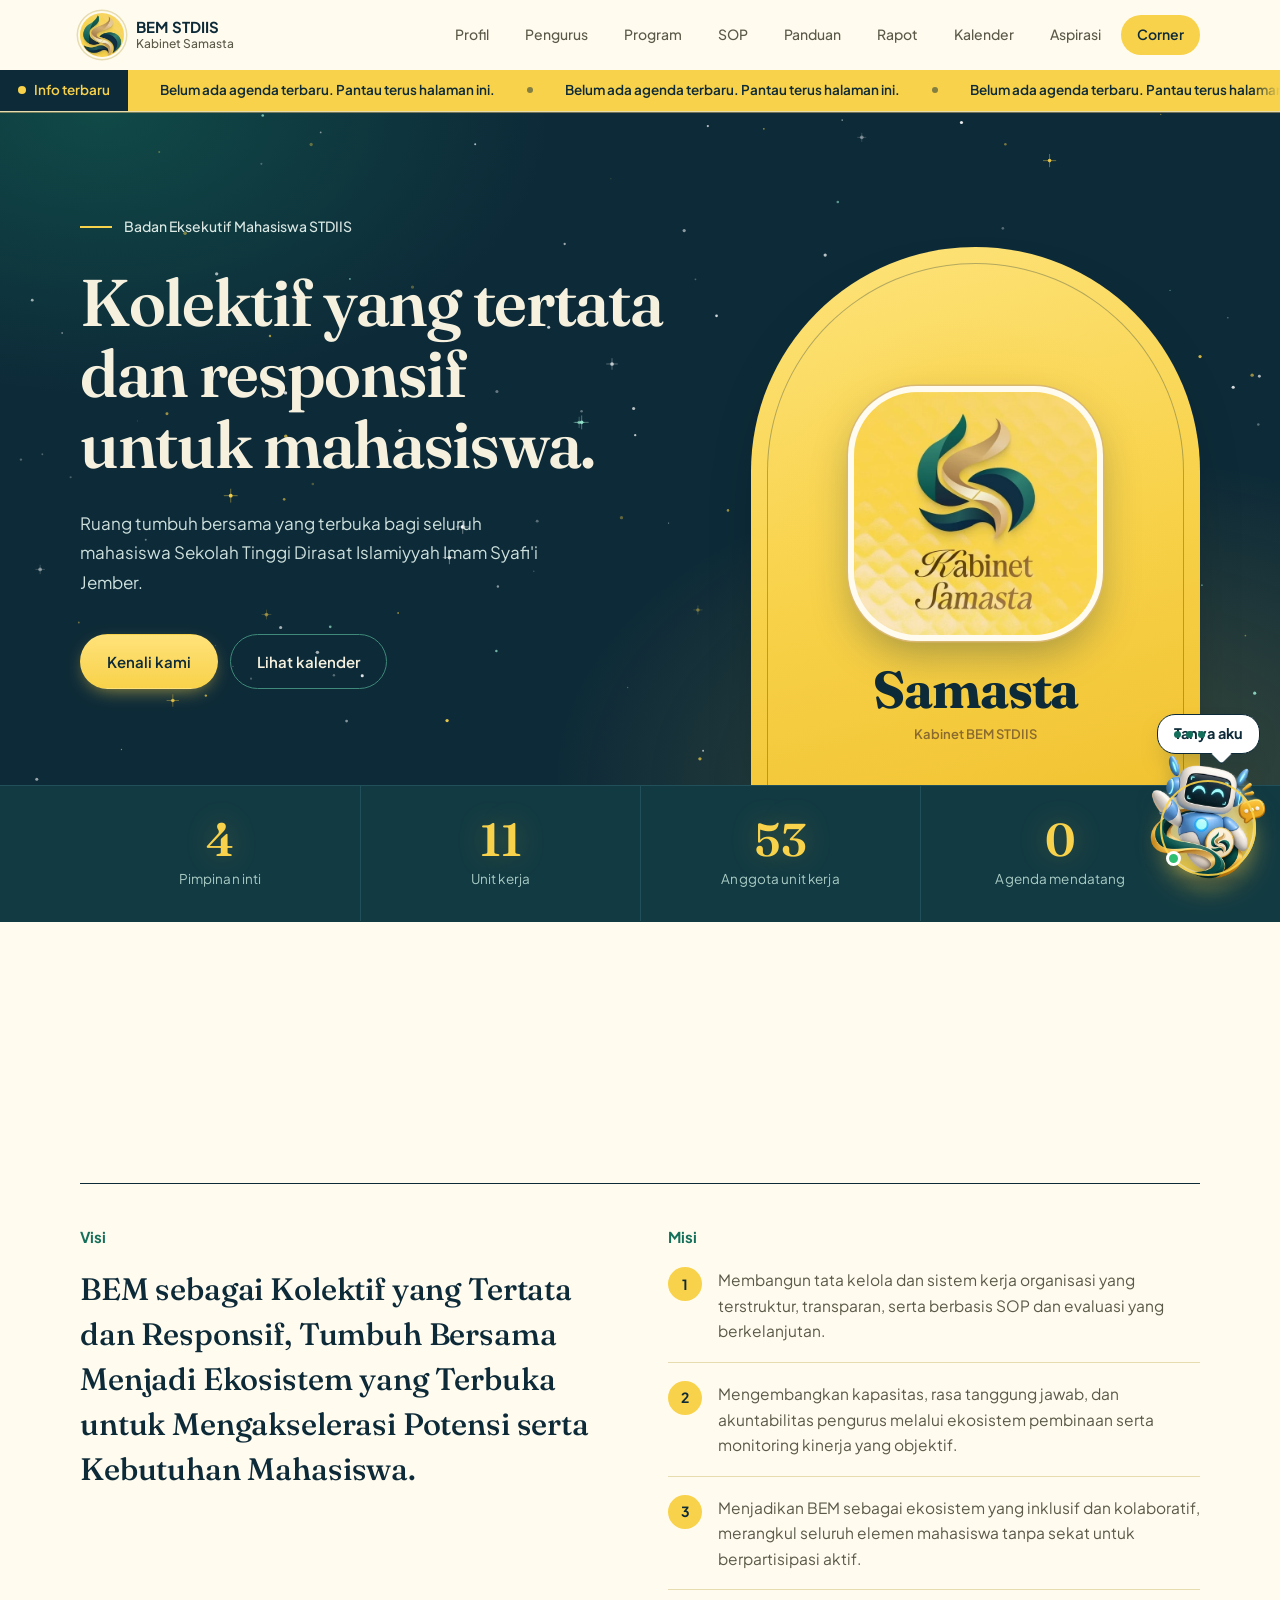
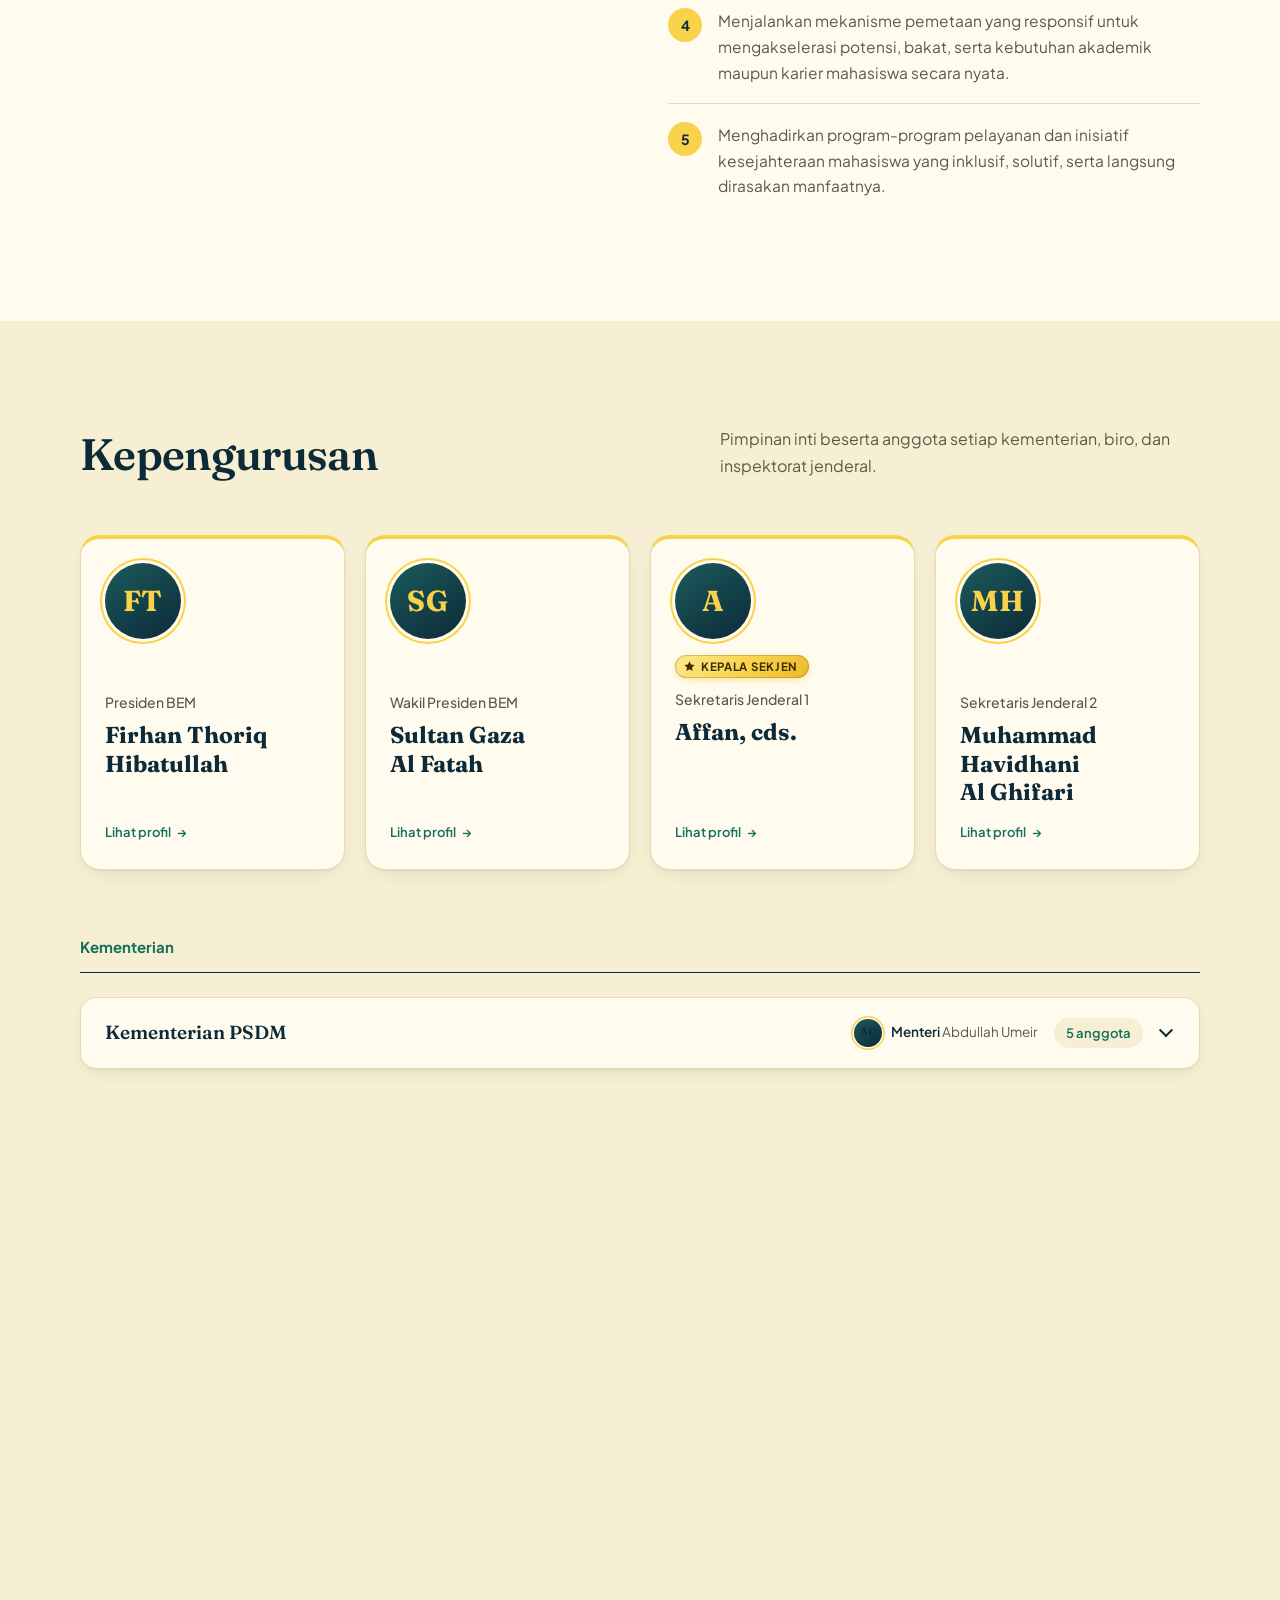
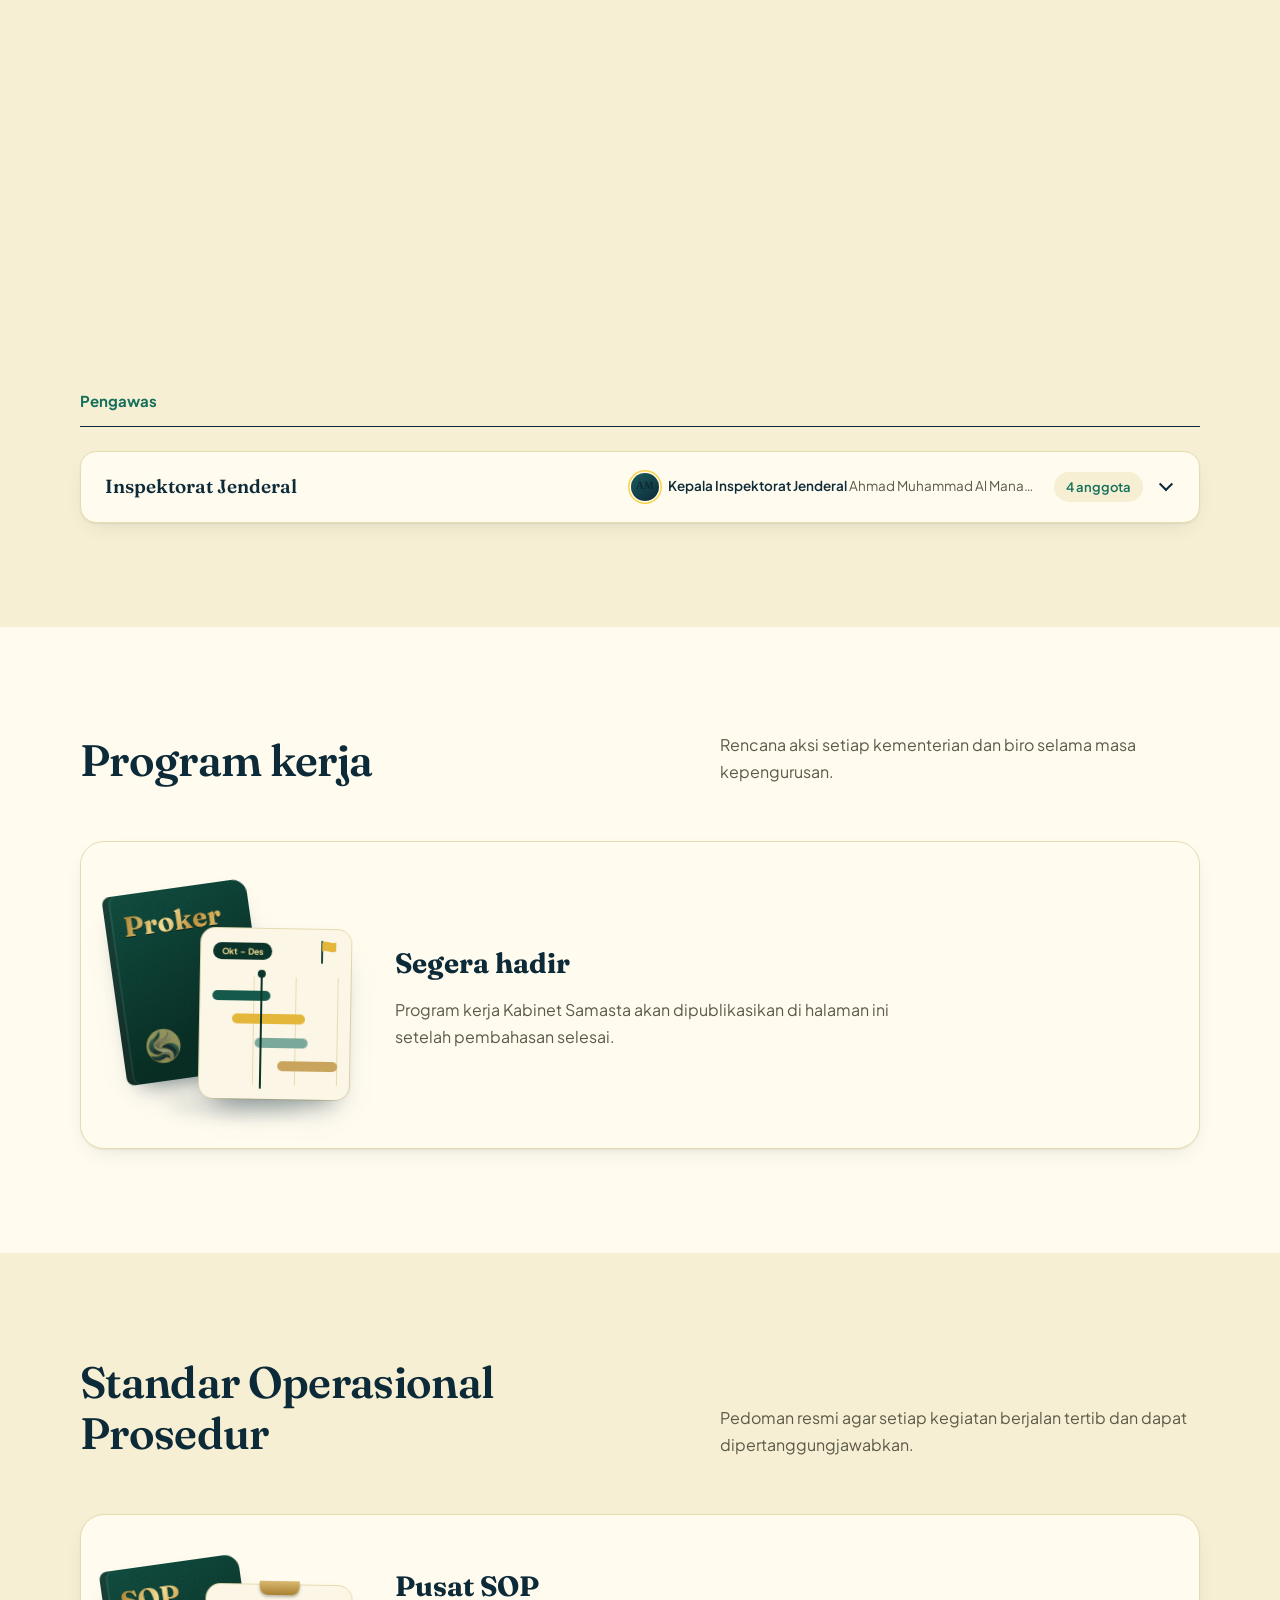
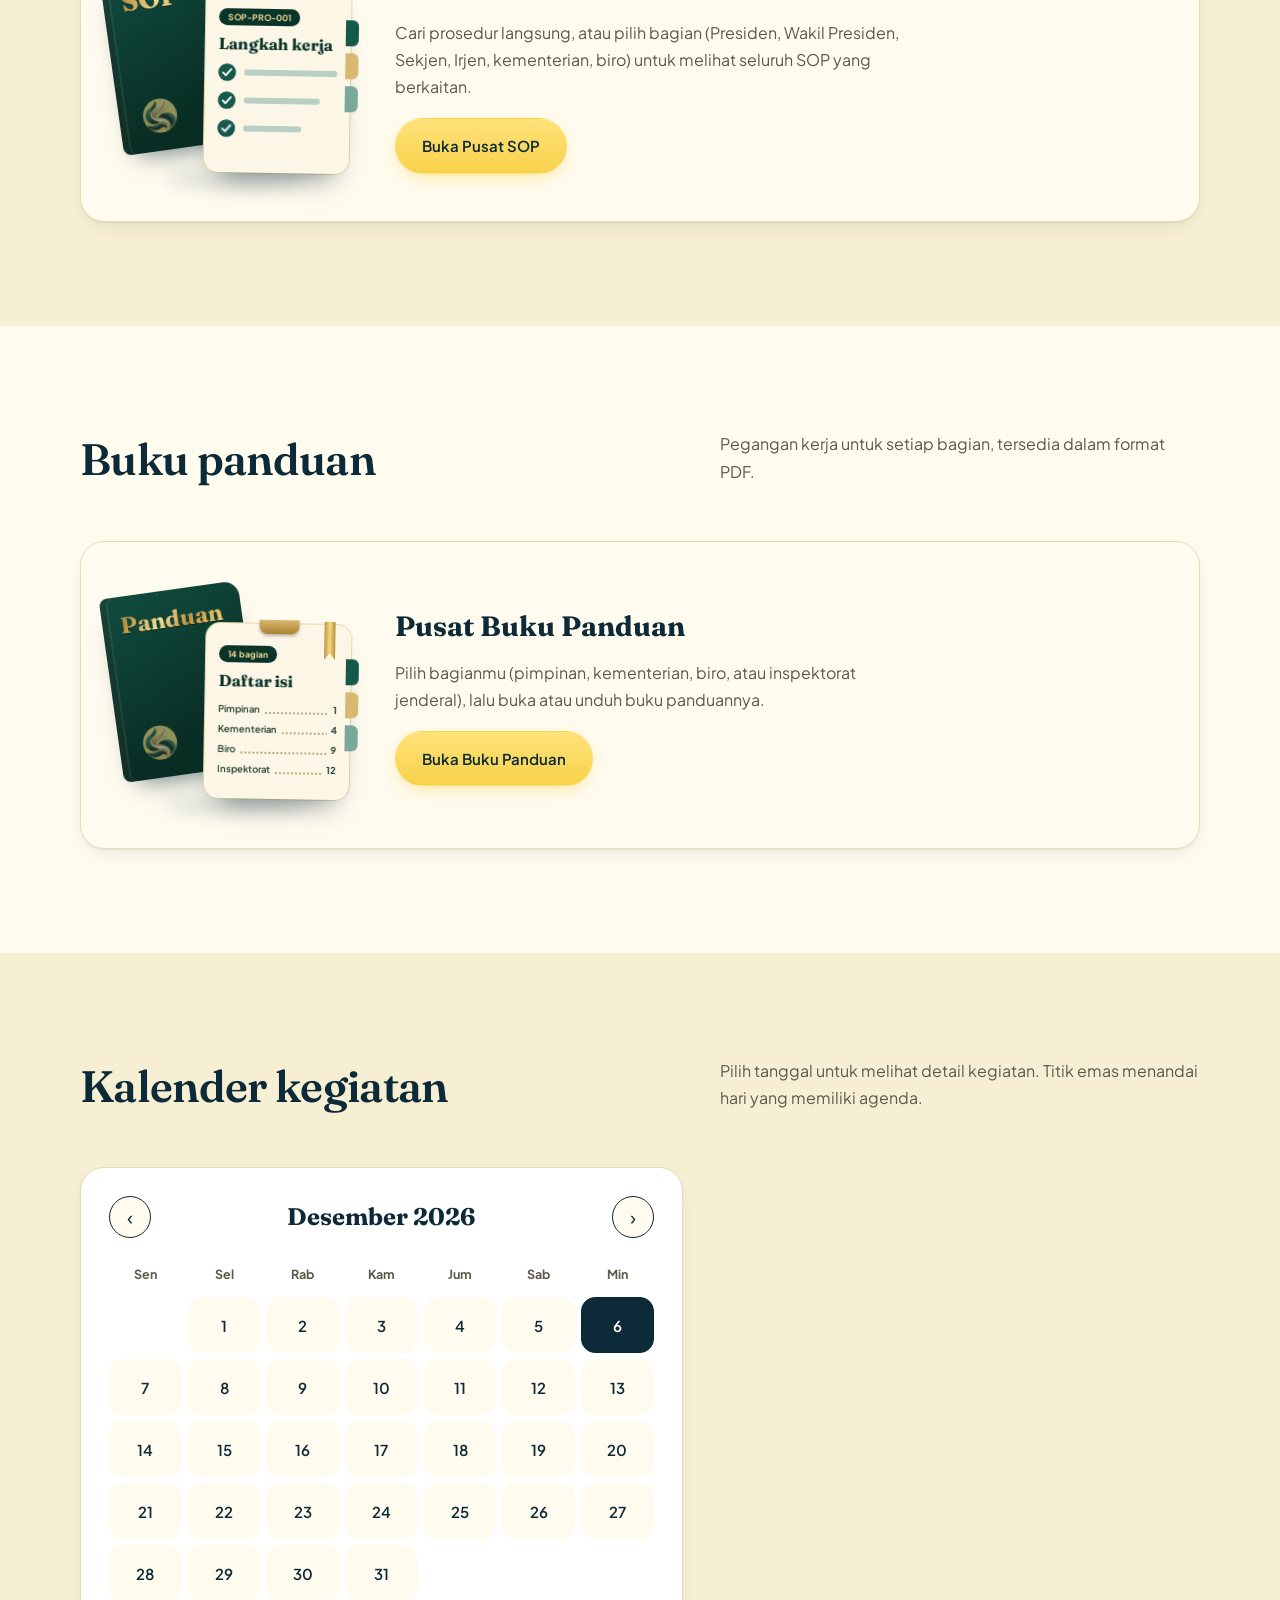
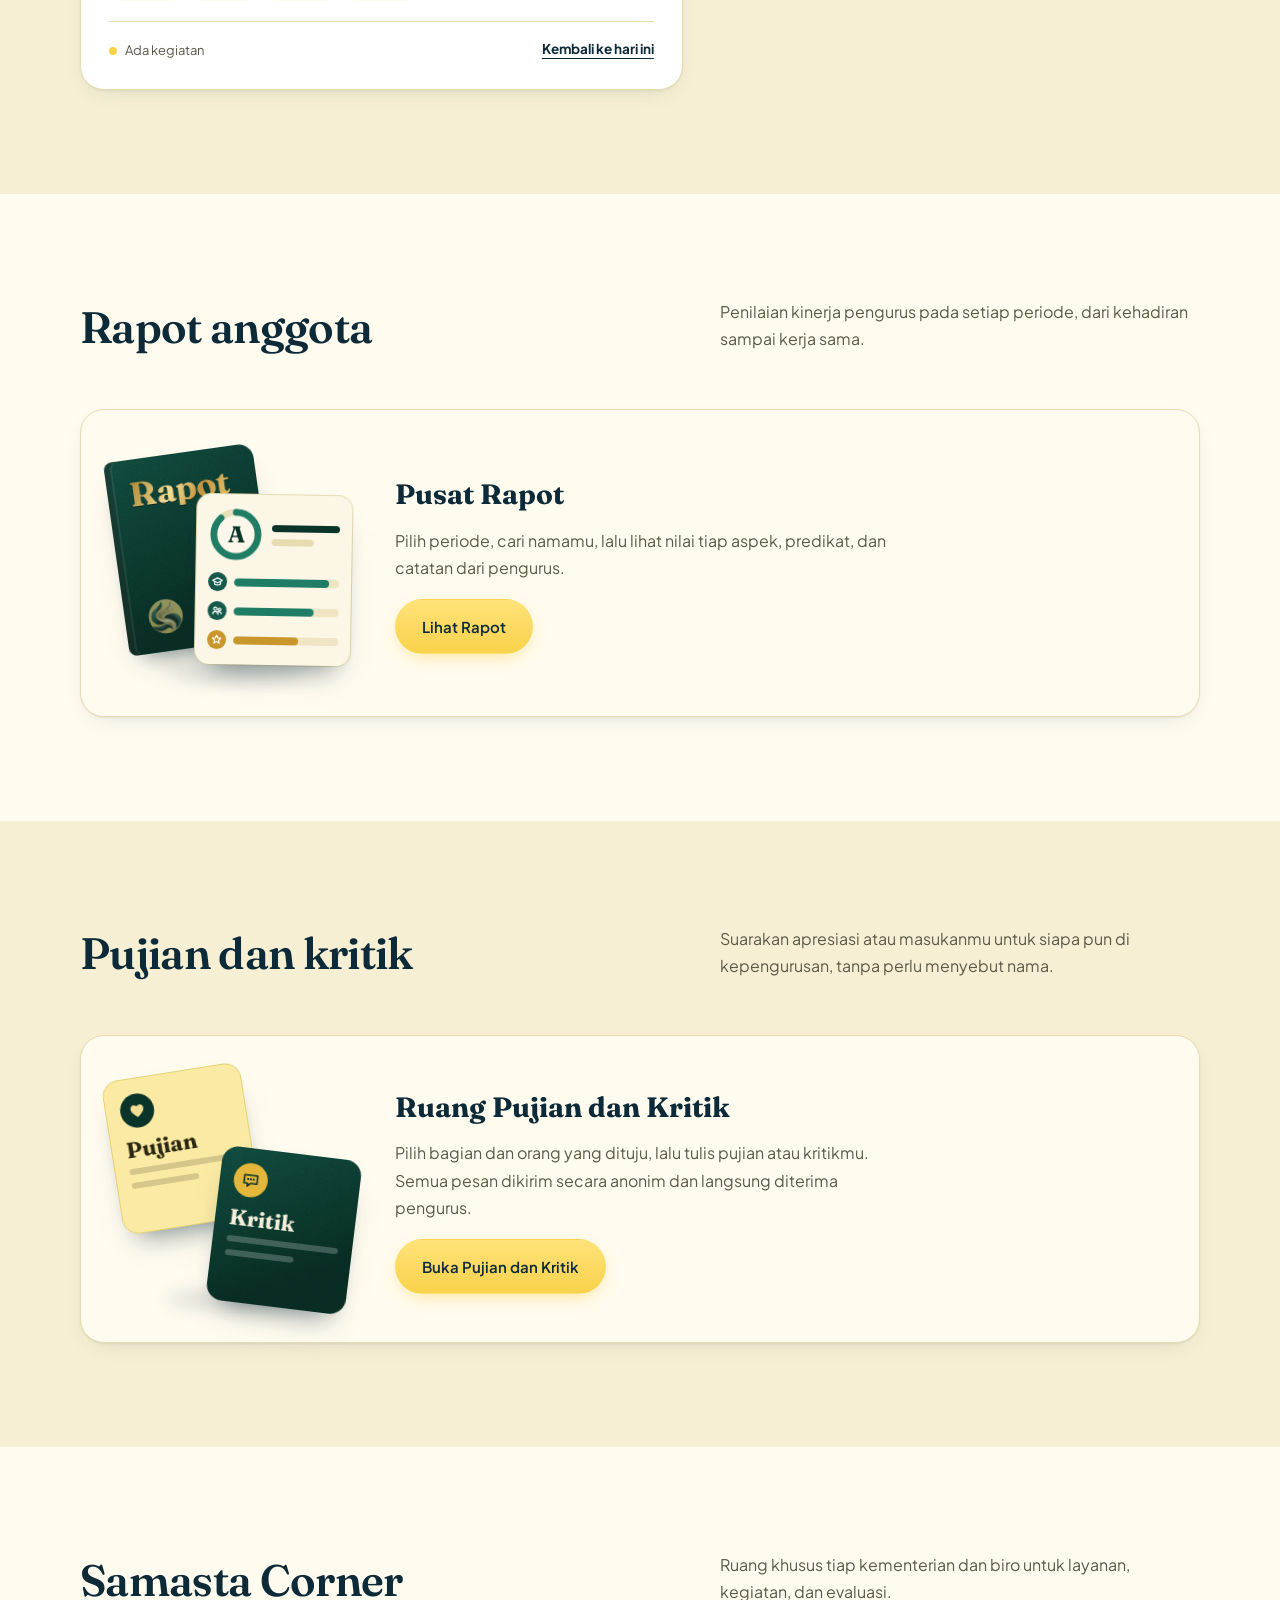
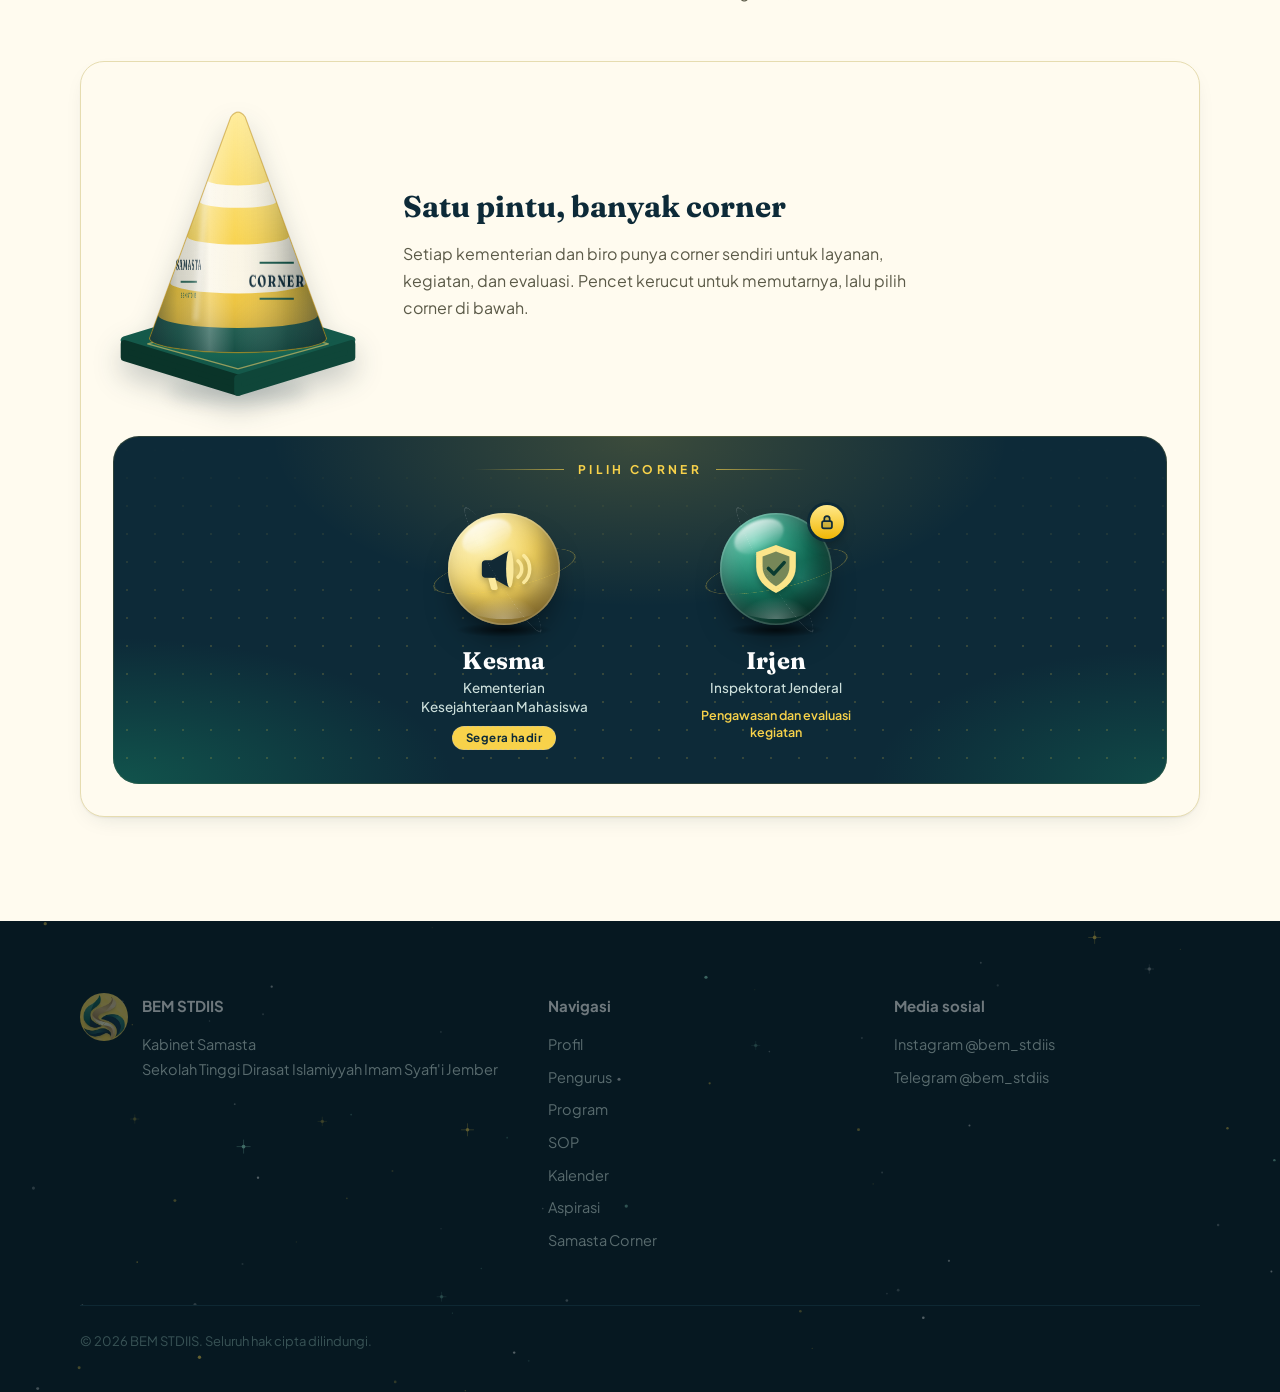
==== commit 5677d4d0: "Add files via upload" ====
--- a/index.html
+++ b/index.html
@@ -3,269 +3,1499 @@
 <head>
 <meta charset="UTF-8">
 <meta name="viewport" content="width=device-width, initial-scale=1, viewport-fit=cover">
-<title>MyOffice</title>
-<meta name="description" content="MyOffice — Plan · Execute · Achieve">
-<link rel="icon" href="data:image/svg+xml,%3Csvg xmlns='http://www.w3.org/2000/svg' viewBox='0 0 100 100'%3E%3Ctext y='.9em' font-size='90'%3E%F0%9F%8C%B8%3C/text%3E%3C/svg%3E">
+<meta name="theme-color" content="#0d2a38">
+<meta name="description" content="Website resmi BEM STDIIS (Sekolah Tinggi Dirasat Islamiyyah Imam Syafi'i Jember), Kabinet Samasta: profil, kepengurusan, program kerja, SOP, dan agenda kegiatan.">
+<meta property="og:title" content="BEM STDIIS | Kabinet Samasta">
+<meta property="og:description" content="Ruang aspirasi, kolaborasi, dan pengembangan mahasiswa.">
+<meta property="og:type" content="website">
+<meta property="og:image" content="logo.webp">
+<title>BEM STDIIS | Kabinet Samasta</title>
+<link rel="icon" type="image/webp" href="[data-uri]">
 <link rel="preconnect" href="https://fonts.googleapis.com">
 <link rel="preconnect" href="https://fonts.gstatic.com" crossorigin>
-<link rel="stylesheet" href="https://fonts.googleapis.com/css2?family=Chakra+Petch:wght@500;600&family=Inter:wght@300;400;500;600;700&display=swap">
-<link rel="stylesheet" href="https://fonts.googleapis.com/css2?family=Anton&family=Baloo+2:wght@600;700;800&family=EB+Garamond:wght@400;500&family=Fraunces:opsz,wght@9..144,600;9..144,700&family=Nunito:wght@500;600;700;800&family=Outfit:wght@300;400;500;600;700&family=Plus+Jakarta+Sans:wght@400;500;600;700;800&family=Sora:wght@400;500;600;700&display=swap" media="print" onload="this.media='all'">
-<noscript><link rel="stylesheet" href="https://fonts.googleapis.com/css2?family=Anton&family=Baloo+2:wght@600;700;800&family=EB+Garamond:wght@400;500&family=Fraunces:opsz,wght@9..144,600;9..144,700&family=Nunito:wght@500;600;700;800&family=Outfit:wght@300;400;500;600;700&family=Plus+Jakarta+Sans:wght@400;500;600;700;800&family=Sora:wght@400;500;600;700&display=swap"></noscript>
-<meta name="theme-color" content="#0a0c2b">
+<link href="https://fonts.googleapis.com/css2?family=Fraunces:opsz,wght@9..144,500;9..144,600;9..144,700&family=Plus+Jakarta+Sans:wght@400;500;600;700&display=swap" rel="stylesheet">
+
 <style>
 :root{
-  --ink:#1f2f4d;
-  --glass:rgba(232,236,246,.62);
-  --glass-line:rgba(255,255,255,.55);
-  --serif:'EB Garamond','Cormorant Garamond',Georgia,serif;
-  --sans:'Inter',system-ui,-apple-system,'Segoe UI',Roboto,sans-serif;
-  --hand:'Segoe Script',cursive;
+  /* Logo Kabinet Samasta (tertanam langsung, tidak perlu file terpisah) */
+  --logo:url("[data-uri]");
+  --logo-mark:url("[data-uri]");
+  --emerald:#14705a;--emerald-2:#1c5a4c;--champagne:#d9b872;--bronze:#8a6a2f;
+  --glow:248,210,74;
+  --ink:#0d2a38;--ink-2:#123a42;--indigo:#14705a;
+  --paper:#fffbef;--sand:#f6efd3;--gold:#f8d24a;--gold-soft:#ffe27a;
+  --muted:#5b5a48;--line:#e6dcb0;
+  --serif:"Fraunces",Georgia,"Times New Roman",serif;
+  --sans:"Plus Jakarta Sans",system-ui,-apple-system,"Segoe UI",Roboto,Arial,sans-serif;
+  --arch:999px 999px 0 0;
+  --r:20px;
+  --shadow:0 1px 2px rgba(13,42,56,.06),0 8px 24px -12px rgba(13,42,56,.18);
+  --ease:cubic-bezier(.2,.7,.2,1);
 }
 *{box-sizing:border-box;margin:0;padding:0}
-html,body{height:100%}
-body{font-family:var(--sans);color:var(--ink);overflow:hidden;background:#5b82b5;-webkit-font-smoothing:antialiased}
-
-/* ---------- Background ---------- */
-:root{--panel:rgba(246,248,253,.94)}
-html[data-theme=pagi]{--ink:#233a5c;--glass:rgba(255,255,255,.58);--glass2:rgba(255,255,255,.55);--scene-filter:brightness(1.07) saturate(.92) hue-rotate(-10deg)}
-html[data-theme=malam]{--ink:#e9eefc;--glass:rgba(18,26,48,.52);--glass2:rgba(18,26,48,.5);--glass-line:rgba(255,255,255,.16);--panel:rgba(20,28,50,.94);--scene-filter:brightness(.48) saturate(.85) hue-rotate(12deg)}
-body{overflow-x:hidden;overflow-y:auto}
-.bg{position:fixed;inset:0;z-index:0;background:#5a80b4}
-.stack{position:absolute;inset:0;filter:var(--scene-filter,none);transition:filter .5s}
-.stack svg{position:absolute;left:0;right:0;bottom:0;width:100%;height:100%}
-.stack .photo{position:absolute;inset:0;background:center bottom/cover no-repeat}
-.bg::after{content:"";position:absolute;inset:0;pointer-events:none;
-  background:linear-gradient(180deg,rgba(40,60,100,.16) 0,transparent 22%,transparent 70%,rgba(30,25,45,.22) 100%)}
-/* Layar tinggi (HP/tablet portrait): tampilkan seluruh pemandangan, tanpa zoom */
-@media (max-aspect-ratio:3/2){
-  .stack svg{height:calc(100vw * 1024 / 1536);-webkit-mask-image:linear-gradient(180deg,transparent 0,#000 20%);mask-image:linear-gradient(180deg,transparent 0,#000 20%)}
+html{scroll-padding-top:128px;-webkit-text-size-adjust:100%}
+body{overflow-x:clip;font-family:var(--sans);color:var(--ink);background:var(--paper);line-height:1.7;font-size:16px;-webkit-font-smoothing:antialiased;text-rendering:optimizeLegibility}
+a{color:inherit;text-decoration:none}
+ul,ol{list-style:none}
+button{font-family:inherit}
+:focus-visible{outline:3px solid var(--gold);outline-offset:3px;border-radius:6px}
+::selection{background:var(--gold);color:var(--ink)}
+.wrap{width:min(1120px,calc(100% - 40px));margin-inline:auto}
+.skip{position:absolute;left:16px;top:-60px;z-index:100;background:var(--ink);color:#fff;padding:10px 18px;border-radius:999px;font-weight:600;font-size:14px;transition:top .2s}
+.skip:focus{top:12px}
+
+/* ---------- Header ---------- */
+.site-header{position:sticky;top:0;z-index:50;box-shadow:0 1px 0 rgba(217,184,114,.5);background:rgba(255,251,239,.9);-webkit-backdrop-filter:blur(12px);backdrop-filter:blur(12px);border-bottom:1px solid var(--line)}
+.bar{display:flex;align-items:center;justify-content:space-between;height:70px;gap:20px}
+.brand{display:flex;align-items:center;gap:12px}
+.brand-mark{width:44px;height:44px;background:var(--logo-mark) center/cover,var(--gold);border-radius:50%;flex-shrink:0;box-shadow:0 0 0 2px var(--paper),0 0 0 3.5px var(--line)}
+.brand b{display:block;font-size:15px;line-height:1.2;letter-spacing:.01em}
+.brand small{display:block;font-size:12px;font-weight:500;color:var(--muted);line-height:1.3}
+.nav{display:flex;gap:4px;font-size:14px;font-weight:500}
+.nav a{padding:8px 16px;border-radius:999px;color:var(--muted);transition:background .2s,color .2s}
+.nav a:hover{color:var(--ink);background:var(--sand)}
+.nav a.active{color:var(--ink);background:var(--gold);font-weight:600}
+.menu-btn{display:none;background:none;border:1px solid var(--line);border-radius:12px;width:44px;height:44px;cursor:pointer;color:var(--ink)}
+.menu-btn span,.menu-btn span::before,.menu-btn span::after{display:block;width:18px;height:2px;background:currentColor;margin:auto;position:relative;border-radius:2px}
+.menu-btn span::before,.menu-btn span::after{content:"";position:absolute;left:0}
+.menu-btn span::before{top:-6px}.menu-btn span::after{top:6px}
+
+/* Ticker */
+.ticker{display:flex;background:var(--gold);color:var(--ink);font-size:13.5px;font-weight:600}
+.ticker-label{background:var(--ink);color:var(--gold);padding:9px 18px;flex-shrink:0;position:relative;z-index:1;display:flex;align-items:center;gap:8px}
+.ticker-label::before{content:"";width:8px;height:8px;border-radius:50%;background:var(--gold);animation:pulse 1.8s ease-in-out infinite}
+.ticker-view{flex:1;overflow:hidden;-webkit-mask-image:linear-gradient(90deg,transparent,#000 28px,#000 calc(100% - 28px),transparent);mask-image:linear-gradient(90deg,transparent,#000 28px,#000 calc(100% - 28px),transparent)}
+.ticker-track{display:inline-flex;white-space:nowrap;animation:marq 40s linear infinite;will-change:transform}
+.ticker:hover .ticker-track,.ticker:focus-within .ticker-track{animation-play-state:paused}
+.ticker-item{background:none;border:0;font:inherit;color:inherit;cursor:pointer;padding:9px 0 9px 32px;display:inline-flex;align-items:center}
+.ticker-item::after{content:"";width:6px;height:6px;border-radius:50%;background:var(--ink);margin-left:32px;opacity:.5}
+.ticker-item:hover{text-decoration:underline;text-underline-offset:3px}
+@keyframes marq{to{transform:translateX(-50%)}}
+@keyframes pulse{50%{transform:scale(1.7);opacity:.35}}
+
+/* ---------- Hero ---------- */
+.hero{position:relative;background:var(--ink);color:#f6f1de;overflow:hidden;isolation:isolate}
+.hero::before{content:"";position:absolute;inset:0;z-index:-1;background:
+  radial-gradient(60% 70% at 85% 100%,rgba(248,210,74,.20),transparent 70%),
+  radial-gradient(50% 60% at 8% 0%,rgba(20,112,90,.45),transparent 70%)}
+.hero-grid{display:grid;grid-template-columns:1.15fr .85fr;gap:64px;align-items:end;padding:96px 0 0}
+.hero-copy{padding-bottom:96px}
+.hero-tag{display:inline-flex;align-items:center;gap:12px;font-size:14px;font-weight:500;color:#dbe8e4;margin-bottom:28px}
+.hero-tag::before{content:"";width:32px;height:2px;background:var(--gold)}
+h1{font-family:var(--serif);font-weight:600;font-size:clamp(38px,5.6vw,66px);line-height:1.08;letter-spacing:-.02em;text-wrap:balance}
+.lead{margin:28px 0 36px;max-width:480px;color:#cde0dc;font-size:17px;line-height:1.75}
+.actions{display:flex;gap:12px;flex-wrap:wrap}
+.btn{display:inline-flex;align-items:center;justify-content:center;gap:8px;padding:14px 26px;border-radius:999px;font-weight:600;font-size:15px;border:1.5px solid transparent;transition:transform .2s,background .2s,border-color .2s,color .2s}
+.btn-gold{background:linear-gradient(180deg,#ffe27a,#f8d24a);color:var(--ink);box-shadow:0 6px 20px -8px rgba(var(--glow),.8)}
+.btn-gold:hover{background:var(--gold-soft);transform:translateY(-2px);box-shadow:0 10px 26px -6px rgba(var(--glow),.9)}
+.btn-line{border-color:#3f8a7a;color:#f6f1de}
+.btn-line:hover{border-color:var(--gold);color:var(--gold);box-shadow:0 0 18px -4px rgba(var(--glow),.55)}
+.arch{position:relative;background:linear-gradient(165deg,#fde37a 0%,#f8d24a 55%,#f1c332 100%);color:var(--ink);border-radius:var(--arch);aspect-ratio:5/6;display:flex;flex-direction:column;justify-content:flex-end;align-items:center;text-align:center;padding:0 28px 40px;box-shadow:0 30px 60px -30px rgba(0,0,0,.5)}
+.arch::before{content:"";position:absolute;inset:16px 16px 0;border:1.5px solid rgba(13,42,56,.3);border-bottom:0;border-radius:var(--arch);pointer-events:none}
+.logo-stage{position:relative;width:62%;aspect-ratio:1;margin-bottom:28px}
+.arch-logo{position:relative;z-index:1;width:100%;height:100%;border-radius:26%;background:var(--logo) center/cover,var(--gold);box-shadow:0 0 0 6px var(--paper),0 0 0 7.5px var(--champagne),0 18px 40px rgba(13,42,56,.35)}
+/* Cahaya dari belakang logo: hanya memudar masuk, tanpa gerakan */
+.logo-glow{position:absolute;inset:-32%;z-index:0;pointer-events:none;border-radius:50%;opacity:0;transition:opacity 1.8s ease;
+  background:radial-gradient(circle at 50% 50%,rgba(255,255,255,.96) 0%,rgba(255,249,214,.82) 24%,rgba(var(--glow),.5) 44%,rgba(var(--glow),.16) 58%,rgba(var(--glow),0) 70%)}
+.arch.glow-on .logo-glow{opacity:1;animation:glowbreath 6s ease-in-out 1.8s infinite alternate}
+@keyframes glowbreath{from{opacity:1}to{opacity:.7}}
+.arch-title{font-family:var(--serif);font-weight:700;font-size:clamp(34px,4.4vw,52px);line-height:1;letter-spacing:-.02em}
+.arch-sub{font-size:13px;font-weight:600;margin-top:8px;color:var(--bronze)}
+.hero-grid>*{animation:rise .9s var(--ease) both}
+.hero-grid>.arch{animation-delay:.15s}
+@keyframes rise{from{opacity:0;transform:translateY(24px)}to{opacity:1;transform:none}}
+
+/* Statistik */
+.stats{background:var(--ink-2);color:#f6f1de;border-top:1px solid #21505a}
+.stats ul{display:grid;grid-template-columns:repeat(4,minmax(0,1fr))}
+.stats li{padding:30px 16px;border-left:1px solid #21505a;display:flex;flex-direction:column;align-items:center;justify-content:center;text-align:center;gap:4px}
+.stats li:first-child{border-left:0}
+.stats b{font-family:var(--serif);font-size:clamp(36px,4.2vw,46px);line-height:1.05;color:var(--gold);font-weight:600;font-variant-numeric:tabular-nums;display:inline-block;text-shadow:0 0 28px rgba(var(--glow),.28)}
+.stats b.done{animation:statpop .45s var(--ease)}
+@keyframes statpop{40%{transform:scale(1.1)}}
+.stats span{font-size:13.5px;color:#a9cbc4;letter-spacing:.01em}
+
+/* ---------- Sections ---------- */
+section{padding:104px 0}
+.alt{background:var(--sand)}
+.sec-head{display:grid;grid-template-columns:minmax(0,1fr) minmax(0,1fr);gap:24px 48px;align-items:end;margin-bottom:56px}
+h2{font-family:var(--serif);font-weight:600;font-size:clamp(30px,3.8vw,44px);line-height:1.15;letter-spacing:-.015em;text-wrap:balance}
+.sec-head p{color:var(--muted);max-width:480px;justify-self:end}
+
+/* Profil */
+.vm{display:grid;grid-template-columns:minmax(0,1fr) minmax(0,1fr);gap:56px;border-top:1.5px solid var(--ink);padding-top:40px}
+h3.label{font-size:15px;font-weight:700;color:var(--indigo);margin-bottom:18px}
+.visi{font-family:var(--serif);font-weight:500;font-size:clamp(23px,2.7vw,31px);line-height:1.45;letter-spacing:-.005em;text-wrap:pretty}
+.misi{counter-reset:m}
+.misi li{counter-increment:m;display:grid;grid-template-columns:34px 1fr;gap:16px;padding:18px 0;border-bottom:1px solid var(--line);color:var(--muted);font-size:15.5px;line-height:1.65}
+.misi li:first-child{padding-top:0}
+.misi li:last-child{border-bottom:0}
+.misi li::before{content:counter(m);width:34px;height:34px;border-radius:50%;background:var(--gold);color:var(--ink);font-weight:700;font-size:14px;display:grid;place-items:center}
+
+/* Coming soon */
+.soon{display:flex;gap:28px;align-items:center;border:1.5px dashed #d3c68f;border-radius:24px;padding:40px}
+.soon i{width:60px;height:74px;background:var(--gold);border-radius:var(--arch);flex-shrink:0;box-shadow:inset 0 0 0 5px rgba(255,255,255,.35)}
+.soon h3{font-family:var(--serif);font-size:26px;line-height:1.2;margin-bottom:6px}
+.soon p{color:var(--muted);max-width:560px}
+
+/* Pengurus */
+.leaders{display:grid;grid-template-columns:repeat(4,minmax(0,1fr));gap:20px;margin-bottom:64px}
+.leader{background:var(--paper);border:1px solid var(--line);border-top:4px solid var(--gold);border-radius:var(--r);padding:24px 24px 26px;box-shadow:var(--shadow);min-width:0}
+.leader p{color:var(--muted);font-size:14px;font-weight:500;margin-bottom:6px}
+.leader h4{font-family:var(--serif);font-size:23px;line-height:1.25;overflow-wrap:anywhere;text-wrap:balance}
+.org-title{font-size:15px;font-weight:700;color:var(--indigo);padding-bottom:12px;border-bottom:1.5px solid var(--ink);margin-bottom:24px}
+.org-title:not(:first-child){margin-top:56px}
+.units{display:flex;flex-direction:column;gap:12px}
+.unit{background:var(--paper);border:1px solid var(--line);border-radius:16px;box-shadow:var(--shadow);transition:border-color .2s}
+.unit[open]{border-color:var(--ink)}
+.unit summary{display:flex;align-items:center;gap:16px;padding:20px 24px;cursor:pointer;list-style:none;border-radius:16px}
+.unit summary::-webkit-details-marker{display:none}
+.unit summary:hover{background:rgba(248,210,74,.12)}
+.unit summary:focus-visible{outline-offset:-3px}
+.u-name{flex:1;min-width:0;font-family:var(--serif);font-size:19px;line-height:1.3;font-weight:600}
+.unit-meta{font-size:13px;color:var(--indigo);font-weight:600;white-space:nowrap;background:var(--sand);padding:4px 12px;border-radius:999px}
+.chev{width:10px;height:10px;border-right:2px solid var(--ink);border-bottom:2px solid var(--ink);transform:rotate(45deg) translate(-2px,-2px);transition:transform .25s var(--ease);flex-shrink:0;margin:0 4px 0 2px}
+.unit[open] .chev{transform:rotate(-135deg) translate(-2px,-2px)}
+.u-body{padding:4px 24px 22px;border-top:1px solid var(--line);margin:0 24px;padding-left:0;padding-right:0}
+.u-body ol{counter-reset:u;display:grid;grid-template-columns:repeat(2,minmax(0,1fr));column-gap:32px}
+.u-body li{counter-increment:u;display:grid;grid-template-columns:28px minmax(0,1fr);gap:8px;padding:11px 0;border-bottom:1px solid var(--line);font-size:15px;line-height:1.5}
+.u-body li::before{content:counter(u);color:var(--muted);font-size:13px;font-variant-numeric:tabular-nums}
+
+/* SOP (siap dipakai nanti) */
+.doc{display:grid;grid-template-columns:auto 1fr auto;gap:22px;align-items:center;padding:22px 0;border-bottom:1px solid var(--line)}
+.doc-ico{width:44px;height:52px;background:var(--paper);border:1.5px solid var(--ink);border-radius:6px;display:grid;place-items:end center;padding-bottom:6px;font-size:11px;font-weight:700;position:relative}
+.doc-ico::after{content:"";position:absolute;top:-1.5px;right:-1.5px;width:14px;height:14px;background:var(--gold);border-left:1.5px solid var(--ink);border-bottom:1.5px solid var(--ink);border-radius:0 6px 0 6px}
+.doc h3{font-size:17px;font-weight:700;line-height:1.35}
+.doc p{color:var(--muted);font-size:14.5px}
+.status{font-size:13px;font-weight:600;padding:8px 16px;border-radius:999px;border:1.5px solid var(--line);color:var(--muted);white-space:nowrap}
+a.status{background:var(--ink);border-color:var(--ink);color:#fff;transition:background .2s,color .2s,border-color .2s}
+a.status:hover{background:var(--gold);border-color:var(--gold);color:var(--ink)}
+
+/* Kalender */
+.cal-wrap{display:grid;grid-template-columns:minmax(0,1.1fr) minmax(0,.9fr);gap:24px;align-items:start}
+.cal{background:#fff;border:1px solid var(--line);border-radius:24px;padding:28px;box-shadow:var(--shadow)}
+.cal-head{display:flex;align-items:center;justify-content:space-between;margin-bottom:20px}
+.cal-head h3{font-family:var(--serif);font-size:24px}
+.cal-nav{width:42px;height:42px;border-radius:50%;border:1.5px solid var(--ink);background:var(--paper);font-size:20px;line-height:1;cursor:pointer;color:var(--ink);transition:background .2s}
+.cal-nav:hover{background:var(--gold)}
+.cal-grid{display:grid;grid-template-columns:repeat(7,minmax(0,1fr));gap:6px}
+.dow{text-align:center;font-size:12.5px;font-weight:700;color:var(--muted);padding:6px 0}
+.day{position:relative;min-height:56px;border-radius:14px;border:1.5px solid transparent;background:var(--paper);font:inherit;font-weight:600;font-size:15px;color:var(--ink);cursor:pointer;transition:background .2s,border-color .2s,color .2s}
+.day:hover{background:var(--sand)}
+.day:focus-visible{outline-offset:1px}
+.day.today{border-color:var(--ink)}
+.day.sel{background:var(--ink);color:#fff}
+.day.has::after{content:"";position:absolute;bottom:8px;left:50%;width:7px;height:7px;margin-left:-3.5px;border-radius:50%;background:var(--gold)}
+.cal-foot{display:flex;justify-content:space-between;align-items:center;gap:12px;flex-wrap:wrap;margin-top:20px;padding-top:16px;border-top:1px solid var(--line);font-size:13px;color:var(--muted)}
+.cal-foot i{display:inline-block;width:8px;height:8px;border-radius:50%;background:var(--gold);margin-right:8px}
+.link-btn{background:none;border:0;font:inherit;font-weight:700;font-size:13.5px;color:var(--ink);text-decoration:underline;text-underline-offset:4px;cursor:pointer}
+.panel{background:var(--ink);color:#f6f1de;border-radius:24px;padding:32px;position:sticky;top:140px}
+.panel-date{font-size:14px;color:var(--gold);font-weight:600;margin-bottom:20px}
+.ev{padding:20px 0;border-top:1px solid #21505a}
+.ev:first-child{border-top:0;padding-top:0}
+.ev h4{font-family:var(--serif);font-size:22px;line-height:1.3;margin-bottom:10px;text-wrap:balance}
+.badge{display:inline-block;background:var(--gold);color:var(--ink);font-size:12px;font-weight:700;padding:2px 12px;border-radius:999px;margin-bottom:12px}
+.ev dl{display:grid;grid-template-columns:auto 1fr;gap:2px 16px;font-size:14px;color:#dbe8e4;margin-bottom:10px}
+.ev dt{color:#8fb8b0}
+.ev p{font-size:14.5px;color:#cde0dc}
+.empty{color:#cde0dc;font-size:15px}
+.empty .link-btn{color:var(--gold);display:block;margin-top:14px;text-align:left}
+
+/* Footer */
+footer{background:#071b24;color:#cde0dc;padding:72px 0 32px}
+.foot{display:grid;grid-template-columns:1.4fr 1fr 1fr;gap:40px;padding-bottom:44px;border-bottom:1px solid #1a4150}
+.foot-brand{display:flex;gap:14px;align-items:flex-start}
+.foot-brand .brand-mark{width:48px;height:48px;box-shadow:none}
+footer h4{color:#fff;font-size:15px;margin-bottom:14px}
+footer p,footer li{font-size:14.5px;margin-bottom:8px}
+footer a{transition:color .2s}
+footer a:hover{color:var(--gold)}
+.copy{padding-top:24px;font-size:13px;color:#7fa5a0}
+
+/* Interaksi klik */
+@keyframes bounce{0%{transform:scale(1)}28%{transform:scale(.9)}58%{transform:scale(1.06)}78%{transform:scale(.98)}100%{transform:scale(1)}}
+.pop{animation:bounce .45s cubic-bezier(.34,1.56,.64,1)}
+.btn:active,.cal-nav:active,.day:active{transform:scale(.93)}
+
+
+/* ---------- Efek cahaya: hanya di sekeliling tombol yang diklik ---------- */
+.btn,.nav a,.cal-nav,.ticker-item,.menu-btn,a.status,.brand,.link-btn,.day,.unit summary,.chip,.sp-card,.sp-back,.sp-toc a,.sp-pn a{position:relative;-webkit-tap-highlight-color:transparent}
+.lit{animation:halo .8s ease-out}
+@keyframes halo{0%{box-shadow:0 0 0 0 rgba(var(--glow),.85),0 0 0 0 rgba(var(--glow),.5)}
+  40%{box-shadow:0 0 0 5px rgba(var(--glow),.55),0 0 30px 8px rgba(var(--glow),.6)}
+  100%{box-shadow:0 0 0 12px rgba(var(--glow),0),0 0 50px 20px rgba(var(--glow),0)}}
+/* ===== Pusat SOP ===== */
+:root{color-scheme:light;box-sizing:border-box;padding-top:env(safe-area-inset-top,0px);padding-bottom:env(safe-area-inset-bottom,0px)}
+#home[hidden],#sop-app[hidden],.sp-hide{display:none}
+.sp-teaser{flex-wrap:wrap}.sp-teaser>div{flex:1;min-width:240px}
+.sp-top{background:var(--sand);padding:40px 0 22px;border-bottom:1px solid var(--line)}
+.sp-crumb{font-size:13.5px;color:var(--muted);margin-bottom:16px}.sp-crumb a{text-decoration:underline;text-underline-offset:3px}
+.sp-top h1{font-size:clamp(32px,4.4vw,48px)}.sp-lead{color:var(--muted);max-width:560px;margin:10px 0 22px}
+.sp-search{display:flex;align-items:center;gap:12px;background:#fff;border:1.5px solid var(--ink);border-radius:999px;padding:0 20px;max-width:640px;box-shadow:var(--shadow);transition:box-shadow .2s}
+.sp-search:focus-within{box-shadow:0 0 0 4px rgba(var(--glow),.5)}
+.sp-search input{flex:1;min-width:0;border:0;background:none;font:inherit;font-size:16px;padding:15px 0;color:var(--ink);outline:0}
+.sp-abbr{font-size:13px;color:var(--muted);margin-top:12px}
+.sp-chips{display:flex;align-items:center;gap:8px;overflow-x:auto;padding:20px 20px 8px;margin:0 -20px;scroll-snap-type:x proximity;scrollbar-width:thin;-webkit-mask-image:linear-gradient(90deg,transparent,#000 20px,#000 calc(100% - 28px),transparent);mask-image:linear-gradient(90deg,transparent,#000 20px,#000 calc(100% - 28px),transparent)}
+.sp-gl{flex:none;font-size:12.5px;font-weight:700;color:var(--indigo);padding-left:14px;margin-left:6px;border-left:2px solid var(--gold);white-space:nowrap}
+.chip{flex:none;scroll-snap-align:center;display:inline-flex;align-items:center;gap:8px;border:1.5px solid var(--line);background:var(--paper);border-radius:999px;padding:9px 16px;font:600 14px var(--sans);color:var(--ink);cursor:pointer;white-space:nowrap;transition:background .2s,border-color .2s,color .2s}
+.chip small{font-weight:500;font-size:12.5px;color:var(--muted)}.chip em{font-style:normal;font-size:12px;background:var(--sand);border-radius:999px;padding:1px 8px;color:var(--indigo)}
+.chip:hover{border-color:var(--ink)}.chip[aria-pressed=true]{background:var(--ink);border-color:var(--ink);color:#fff}
+.chip[aria-pressed=true] small{color:#cde0dc}.chip[aria-pressed=true] em{background:var(--gold);color:var(--ink)}
+.sp-res{padding:32px 0 96px}.sp-bar{display:flex;justify-content:space-between;align-items:baseline;gap:16px;border-bottom:1.5px solid var(--ink);padding-bottom:12px}
+.sp-bar h2{font-size:clamp(22px,3vw,30px)}.sp-bar span{font-size:14px;color:var(--muted);white-space:nowrap}
+.sp-gh{font:700 15px var(--sans);color:var(--indigo);margin:30px 0 0}.sp-gh small{font-weight:500;color:var(--muted)}
+.sp-cards{display:grid;grid-template-columns:repeat(auto-fill,minmax(300px,1fr));gap:14px;margin-top:14px}
+.sp-card{display:flex;flex-direction:column;gap:6px;background:var(--paper);border:1px solid var(--line);border-left:4px solid var(--gold);border-radius:16px;padding:18px 20px;box-shadow:var(--shadow);transition:border-color .2s,transform .2s}
+.sp-card:hover{border-color:var(--ink);transform:translateY(-2px)}.sp-code{font-size:12.5px;font-weight:700;color:var(--bronze);letter-spacing:.02em}
+.sp-card b{font-family:var(--serif);font-size:18px;line-height:1.3}
+.sp-card p{font-size:14px;color:var(--muted);line-height:1.55;display:-webkit-box;-webkit-line-clamp:3;-webkit-box-orient:vertical;overflow:hidden}
+.sp-tags{display:flex;gap:6px;flex-wrap:wrap;margin-top:auto;padding-top:6px}.sp-tags i{font-style:normal;font-size:12px;font-weight:600;background:var(--sand);color:var(--indigo);border-radius:999px;padding:2px 10px}
+mark{background:var(--gold-soft);color:inherit;border-radius:3px}.sp-empty{padding:48px 0;color:var(--muted)}.sp-empty .link-btn{display:block;margin-top:12px}
+.sp-doc{padding:28px 0 96px}.sp-back{display:inline-flex;gap:8px;font-weight:600;font-size:14.5px;margin-bottom:20px;padding:8px 18px;border:1.5px solid var(--line);border-radius:999px;background:var(--paper);transition:background .2s}.sp-back:hover{background:var(--gold)}
+.sp-dh{background:var(--ink);color:#f6f1de;border-radius:24px;padding:36px;position:relative;overflow:hidden;isolation:isolate}
+.sp-dh::before{content:"";position:absolute;z-index:-1;right:-70px;top:-70px;width:260px;height:260px;border-radius:50%;background:radial-gradient(circle,rgba(var(--glow),.28),transparent 70%)}
+.sp-dh .sp-code{display:inline-block;background:var(--gold);color:var(--ink);border-radius:999px;padding:3px 14px;font-size:13px}
+.sp-dh h2{color:#fff;margin:14px 0 18px;max-width:780px}.sp-meta{display:flex;flex-wrap:wrap;gap:8px}
+.sp-meta span,.sp-meta a{font-size:13px;border:1px solid #3f8a7a;border-radius:999px;padding:4px 14px;color:#dbe8e4}.sp-meta a:hover{border-color:var(--gold);color:var(--gold)}.sp-meta b{color:var(--gold);font-weight:600}
+.sp-goal{margin-top:20px;max-width:760px;color:#cde0dc;font-size:15.5px}
+.sp-layout{display:grid;grid-template-columns:236px minmax(0,1fr);gap:48px;margin-top:40px;align-items:start}
+.sp-toc{position:sticky;top:150px;max-height:calc(100vh - 170px);overflow:auto;font-size:14px}
+.sp-toc h4{font-size:13px;color:var(--indigo);margin:14px 12px 4px}.sp-toc h4:first-child{margin-top:0}
+.sp-toc a{display:flex;gap:10px;padding:7px 12px;border-radius:10px;color:var(--muted);line-height:1.4}.sp-toc a b{width:22px;flex:none;color:var(--bronze)}
+.sp-toc a:hover{background:var(--sand);color:var(--ink)}.sp-toc a.on{background:var(--gold);color:var(--ink);font-weight:600}.sp-toc a.on b{color:var(--ink)}
+.sp-sec{padding:0 0 36px;margin-bottom:36px;border-bottom:1px solid var(--line);scroll-margin-top:140px}
+.sp-sec h3{display:flex;gap:14px;align-items:center;font-family:var(--serif);font-size:24px;line-height:1.25;margin-bottom:16px}
+.sp-sec h3 b{flex:none;min-width:36px;height:36px;border-radius:50%;background:var(--gold);display:grid;place-items:center;font:700 14px var(--sans)}
+.sp-sec p{margin-bottom:12px;max-width:72ch}
+.sp-ul li{position:relative;padding:8px 0 8px 24px;border-bottom:1px dashed var(--line);font-size:15.5px}
+.sp-ul li::before{content:"";position:absolute;left:3px;top:17px;width:8px;height:8px;border-radius:50%;background:var(--gold)}
+.sp-ul.warn li::before{background:var(--bronze)}.sp-ul.ok li::before{background:none;border:solid var(--emerald);border-width:0 2px 2px 0;border-radius:0;width:6px;height:11px;top:10px;left:4px;transform:rotate(45deg)}
+.sp-note{background:var(--sand);border-left:4px solid var(--gold);border-radius:0 12px 12px 0;padding:12px 16px;font-size:14.5px}
+.sp-tw{overflow-x:auto;border:1px solid var(--line);border-radius:14px;margin:12px 0;background:#fff}.sp-tw table{border-collapse:collapse;width:100%;min-width:520px;font-size:14.5px}
+.sp-tw th{background:var(--ink);color:#fff;text-align:left;padding:10px 14px;font-weight:600;font-size:13.5px}.sp-tw td{padding:10px 14px;border-top:1px solid var(--line);vertical-align:top;line-height:1.55}.sp-tw td:first-child{font-weight:600}
+.raci{display:inline-grid;place-items:center;width:28px;height:28px;border-radius:50%;font-weight:700;font-size:13px;background:var(--sand)}.raci-A{background:var(--ink);color:#fff}.raci-R{background:var(--gold)}.raci-C{background:#cfe6dd;color:var(--emerald-2)}
+.sp-steps li{display:grid;grid-template-columns:40px minmax(0,1fr);gap:18px;padding-bottom:20px;position:relative}
+.sp-steps li::after{content:"";position:absolute;left:19px;top:42px;bottom:2px;width:2px;background:var(--line)}.sp-steps li:last-child::after{display:none}
+.sp-sn{width:40px;height:40px;border-radius:50%;background:var(--ink);color:var(--gold);display:grid;place-items:center;font:700 15px var(--serif)}
+.sp-sc{background:var(--paper);border:1px solid var(--line);border-radius:16px;padding:16px 20px;box-shadow:var(--shadow)}.sp-sc h4{font-family:var(--serif);font-size:18px;line-height:1.3;margin-bottom:4px}.sp-sc p{font-size:15px;color:var(--muted);margin:0 0 12px}
+.sp-sc dl{display:grid;grid-template-columns:repeat(2,minmax(0,1fr));gap:10px 20px;font-size:13.5px}.sp-sc dt{color:var(--bronze);font-weight:700;font-size:12.5px}.sp-sc dd{margin:0}
+.sp-def>div{display:grid;grid-template-columns:minmax(0,220px) minmax(0,1fr);gap:16px;padding:12px 0;border-bottom:1px dashed var(--line)}.sp-def dt{font-weight:700}.sp-def dd{margin:0;color:var(--muted)}
+.sp-flow{display:flex;flex-wrap:wrap;gap:8px 6px;align-items:center}.sp-flow span{background:var(--sand);border:1px solid var(--line);border-radius:999px;padding:6px 14px;font-size:14px;font-weight:600}.sp-flow i{font-style:normal;color:var(--bronze);font-weight:700}
+.sp-ck{display:flex;gap:12px;align-items:flex-start;padding:10px 0;border-bottom:1px dashed var(--line);cursor:pointer;font-size:15px}.sp-ck input{width:20px;height:20px;accent-color:var(--emerald);margin-top:3px;flex:none}.sp-ck input:checked+span{color:var(--muted);text-decoration:line-through}
+.sp-pn{display:grid;grid-template-columns:1fr 1fr;gap:14px}.sp-pn a{border:1px solid var(--line);border-radius:16px;padding:16px 20px;background:var(--paper);transition:border-color .2s}.sp-pn a:hover{border-color:var(--ink)}.sp-pn a:last-child{text-align:right}.sp-pn small{display:block;color:var(--muted);font-size:12.5px}.sp-pn b{font-family:var(--serif);font-size:16px;line-height:1.3}
+abbr{text-decoration:underline dotted;text-underline-offset:3px;cursor:help}.sp-x{color:var(--emerald);font-weight:600;text-decoration:underline;text-underline-offset:3px}
+@media (max-width:900px){.sp-layout{grid-template-columns:minmax(0,1fr);gap:24px}.sp-toc{position:static;display:flex;gap:6px;overflow-x:auto;max-height:none}.sp-toc h4{display:none}.sp-toc a{flex:none;white-space:nowrap;border:1px solid var(--line)}.sp-dh{padding:26px}}
+@media (max-width:560px){.sp-sc dl,.sp-def>div,.sp-pn{grid-template-columns:minmax(0,1fr)}.sp-def>div{gap:2px}.sp-cards{grid-template-columns:minmax(0,1fr)}.sp-steps li{grid-template-columns:32px minmax(0,1fr);gap:12px}.sp-sn{width:32px;height:32px;font-size:13px}.sp-steps li::after{left:15px;top:34px}.sp-sec h3{font-size:21px}}
+
+.sp-dl{margin-top:22px}.sp-dl svg{flex:none}.sp-dlmsg{margin-top:12px;font-size:14px;color:#ffe27a;max-width:560px}
+
+@media print{.site-header,footer,.sp-top,.sp-back,.sp-toc,.sp-pn{display:none!important}.sp-dh{background:#fff;color:#000;border:1px solid #000}.sp-dh h2,.sp-goal{color:#000}}
+/* ---------- Responsive ---------- */
+@media (max-width:900px){
+  section{padding:72px 0}
+  .hero-grid{grid-template-columns:1fr;gap:48px;padding-top:60px}
+  .hero-copy{padding-bottom:0}
+  .arch{max-width:380px;width:100%;margin-inline:auto}
+  .sec-head,.foot,.vm{grid-template-columns:1fr;gap:32px}
+  .sec-head{gap:16px;margin-bottom:40px}
+  .sec-head p{justify-self:start}
+  .leaders{grid-template-columns:repeat(2,minmax(0,1fr))}
+  .cal-wrap{grid-template-columns:1fr}
+  .panel{position:static}
+  .stats ul{grid-template-columns:repeat(2,minmax(0,1fr))}
+  .stats li:nth-child(odd){border-left:0}
+  .stats li:nth-child(n+3){border-top:1px solid #21505a}
 }
-
-.sr-only{position:absolute;width:1px;height:1px;margin:-1px;padding:0;overflow:hidden;clip:rect(0 0 0 0);white-space:nowrap;border:0}
-/* ---------- Layout ---------- */
-.app{position:relative;z-index:1;min-height:100dvh;display:flex;flex-direction:column}
-.top{display:flex;align-items:center;justify-content:space-between;padding:20px 32px 0;height:62px}
-.brand{display:flex;align-items:center;gap:8px;color:#fff;text-decoration:none;font-family:var(--serif);font-size:17px;letter-spacing:.2px}
-.brand svg{width:22px;height:22px}
-.tools{display:flex;align-items:center;gap:16px;color:#fff}
-.tools button{background:none;border:0;color:inherit;cursor:pointer;position:relative;display:grid;place-items:center;padding:3px;opacity:.95;transition:opacity .2s,transform .2s}
-.tools button:hover{opacity:1;transform:translateY(-1px)}
-.tools .ic{width:18px;height:18px}
-.dot{position:absolute;top:1px;right:2px;width:6px;height:6px;border-radius:50%;background:#ff6b6b;border:1px solid rgba(255,255,255,.8)}
-.avatar{display:flex;align-items:center;gap:4px}
-.avatar i{width:27px;height:27px;border-radius:50%;border:2px solid #fff;display:block;overflow:hidden;background:linear-gradient(160deg,#cdd6e6 0,#8c9bb5 45%,#2b2f3d 46%,#161922 100%)}
-.avatar svg{width:10px;height:10px}
-
-/* ---------- Nav (lebih ramping) ---------- */
-.nav-wrap{display:flex;justify-content:center;padding:8px 16px 0}
-.nav{display:flex;align-items:flex-start;justify-content:center;padding:11px 18px 9px;border-radius:30px;
-  background:var(--glass);border:1px solid var(--glass-line);
-  -webkit-backdrop-filter:blur(14px) saturate(1.1);backdrop-filter:blur(14px) saturate(1.1);
-  box-shadow:0 8px 30px rgba(40,60,110,.12), inset 0 1px 0 rgba(255,255,255,.45);max-width:100%}
-.nav a{display:flex;flex-direction:column;align-items:center;gap:5px;text-decoration:none;color:var(--ink);
-  font-size:10.5px;line-height:13.5px;text-align:center;padding:0 10px;flex:none;transition:transform .2s,opacity .2s;opacity:.92}
-.nav a:hover{transform:translateY(-2px);opacity:1}
-.nav a .ic{width:17px;height:17px;stroke-width:1.5}
-.nav a:focus-visible,.tools button:focus-visible,.chip:focus-visible,.wall:focus-visible{outline:2px solid #fff;outline-offset:3px;border-radius:12px}
-
-/* ---------- Hero (tepat di tengah) ---------- */
-.hero{flex:1;display:flex;flex-direction:column;align-items:center;justify-content:center;text-align:center;padding:10px 20px 70px}
-.hero h1{font-family:var(--serif);font-weight:400;color:#fff;line-height:1.2;letter-spacing:.2px;
-  font-size:clamp(27px,3.2vw,48px);text-shadow:0 2px 24px rgba(40,60,110,.3)}
-.quote{margin-top:18px;color:rgba(255,255,255,.96);font-size:clamp(13px,1.05vw,15.5px);line-height:1.6;font-weight:300;text-shadow:0 1px 14px rgba(40,60,110,.4)}
-.info{margin:30px auto 0;display:grid;grid-template-columns:1fr 1px 1fr;align-items:center;width:min(470px,100%);height:76px;border-radius:24px;
-  background:var(--glass2);border:1px solid var(--glass-line);color:var(--ink);
-  -webkit-backdrop-filter:blur(14px);backdrop-filter:blur(14px);box-shadow:0 8px 30px rgba(40,60,110,.12)}
-.info .cell{display:flex;align-items:center;justify-content:center;gap:12px;text-align:left;padding:0 10px}
-.info .sep{width:1px;height:42px;background:currentColor;opacity:.22}
-.info .ic{width:22px;height:22px;stroke-width:1.4;flex:none}
-.info b{display:block;font-weight:500;font-size:14.5px;line-height:19px;font-variant-numeric:tabular-nums}
-.info small{display:block;font-size:12px;line-height:18px;opacity:.88}
-
-/* ---------- Footer ---------- */
-.foot-l{position:fixed;left:32px;bottom:30px;z-index:2;display:flex;align-items:center;gap:12px;color:#fff;font-size:11.5px;letter-spacing:.2px}
-.foot-l::before{content:"";width:28px;height:1px;background:rgba(255,255,255,.8)}
-.foot-l span{opacity:.6;margin:0 4px}
-
-/* ---------- Panel tema & wallpaper ---------- */
-.panel{position:fixed;top:60px;right:24px;z-index:10;width:316px;max-width:calc(100vw - 24px);max-height:calc(100dvh - 80px);overflow:auto;
-  padding:16px;border-radius:20px;background:var(--panel);color:var(--ink);border:1px solid var(--glass-line);
-  -webkit-backdrop-filter:blur(18px);backdrop-filter:blur(18px);box-shadow:0 20px 60px rgba(20,30,60,.32);display:none;font-size:13px}
-.panel.open{display:block;animation:pop .18s ease-out}
-@keyframes pop{from{opacity:0;transform:translateY(-6px)}to{opacity:1;transform:none}}
-.panel h2{font-size:12px;font-weight:500;margin:0 0 8px;opacity:.72}
-.chips{display:flex;gap:8px;flex-wrap:wrap;margin-bottom:16px}
-.chip{border:1px solid rgba(127,140,170,.45);background:transparent;color:inherit;border-radius:999px;padding:6px 13px;font:inherit;font-size:12.5px;cursor:pointer}
-.chip[aria-pressed=true]{background:var(--ink);color:var(--panel);border-color:transparent}
-.walls{display:grid;grid-template-columns:repeat(3,1fr);gap:8px}
-.wall{aspect-ratio:16/10;border-radius:10px;border:2px solid transparent;cursor:pointer;background:#889 center/cover;position:relative;overflow:hidden;padding:0;display:grid;place-items:center;color:#fff}
-.wall[aria-pressed=true]{border-color:var(--ink);box-shadow:0 0 0 1px var(--panel) inset}
-.wall span{position:absolute;left:6px;bottom:4px;font-size:10px;color:#fff;text-shadow:0 1px 4px rgba(0,0,0,.65)}
-.wall.up{border:2px dashed rgba(127,140,170,.6);color:var(--ink);background:rgba(127,140,170,.12)}
-.wall.up span{color:var(--ink);text-shadow:none;left:0;right:0;text-align:center;bottom:auto}
-.reset{margin-top:12px;background:none;border:0;color:inherit;opacity:.7;font:inherit;font-size:12px;text-decoration:underline;cursor:pointer;padding:0}
-
-/* ---------- Responsif ---------- */
-@media (max-width:1000px){.nav a{padding:0 7px}}
-@media (max-width:820px){
-  .top{padding:16px 18px 0;height:56px}
-  .nav{display:grid;grid-template-columns:repeat(4,1fr);gap:14px 0;width:100%;max-width:440px;padding:14px 8px 12px;border-radius:24px}
-  .nav a{padding:0 2px}
-  .hero{padding-bottom:90px}
-  .foot-l{left:18px;bottom:20px}
-  .panel{right:12px;top:54px}
+@media (max-width:760px){
+  .menu-btn{display:block}
+  .nav{position:absolute;z-index:5;top:70px;left:0;right:0;box-shadow:0 20px 30px -20px rgba(13,42,56,.25);flex-direction:column;background:var(--paper);padding:12px 20px 20px;border-bottom:1px solid var(--line);display:none}
+  .nav.open{display:flex}
+  .nav a{padding:12px 14px}
 }
-@media (max-width:420px){
-  .tools{gap:12px}
-  .info{height:70px}.info .cell{gap:8px;padding:0 6px}.info b{font-size:13.5px}.info small{font-size:11px}
-  .quote br{display:none}
+@media (max-width:600px){
+  .u-body ol{grid-template-columns:minmax(0,1fr)}
+  .unit summary{padding:16px 18px;gap:12px}
+  .u-name{font-size:17px}
+  .u-body{margin:0 18px}
+  .soon{flex-direction:column;align-items:flex-start;padding:28px}
+  .cal{padding:16px}
+  .day{min-height:46px;font-size:14px;border-radius:10px}
+  .cal-grid{gap:4px}
+  .ticker-label{padding:9px 12px}
+  .panel{padding:26px}
 }
-@media (prefers-reduced-motion:no-preference){
-  .hero>*{animation:rise .9s cubic-bezier(.2,.7,.2,1) both}
-  .hero .quote{animation-delay:.12s}.hero .info{animation-delay:.24s}
-  @keyframes rise{from{opacity:0;transform:translateY(12px)}to{opacity:1;transform:none}}
+@media (max-width:560px){
+  .doc{grid-template-columns:auto 1fr}
+  .doc .status{grid-column:1/-1;justify-self:start}
+  .leaders{grid-template-columns:minmax(0,1fr)}
+  .unit-meta{font-size:12px;padding:3px 10px}
 }
+@media (prefers-reduced-motion:reduce){
+  html{scroll-behavior:auto}
+  *,*::before,*::after{animation:none!important;transition:none!important}
+  .ticker-view{overflow-x:auto}
+}
+
+/* ===== Buku panduan ===== */
+.pd-grid{display:grid;grid-template-columns:repeat(auto-fill,minmax(260px,1fr));gap:14px;margin-bottom:8px}
+.pd-card{display:flex;flex-direction:column;gap:14px;background:var(--paper);border:1px solid var(--line);border-radius:18px;padding:20px;box-shadow:var(--shadow);transition:border-color .2s,transform .25s var(--ease)}
+.pd-card:hover{border-color:var(--ink);transform:translateY(-3px)}
+.pd-top{display:flex;gap:14px;align-items:center}
+.pd-ic{flex:none;width:48px;height:48px;border-radius:14px;background:var(--gold);color:var(--ink);display:grid;place-items:center}
+.pd-card small{display:block;font-size:12.5px;color:var(--muted);font-weight:600}
+.pd-card h4{font-family:var(--serif);font-size:19px;line-height:1.25}
+.pd-dl{margin-top:auto;align-self:flex-start;padding:10px 20px;font-size:14.5px;gap:8px}
+.pd-msg{font-size:13.5px;color:var(--bronze);line-height:1.5}
+/* ===== Animasi scroll ===== */
+:root{--rvy:30px}
+html[data-dir=up]{--rvy:-30px}
+.rv{opacity:0}
+.rv.in{animation:rv .75s var(--ease) both;animation-delay:var(--d,0s)}
+.rv-z.in{animation-name:rvz}.rv-l.in{animation-name:rvl}.rv-r.in{animation-name:rvr}
+@keyframes rv{from{opacity:0;translate:0 var(--rvy)}to{opacity:1;translate:0 0}}
+@keyframes rvz{from{opacity:0;scale:.92;translate:0 calc(var(--rvy)*.6)}to{opacity:1;scale:1;translate:0 0}}
+@keyframes rvl{from{opacity:0;translate:-38px 0}to{opacity:1;translate:0 0}}
+@keyframes rvr{from{opacity:0;translate:38px 0}to{opacity:1;translate:0 0}}
+.sp-progress{position:fixed;left:0;top:0;height:3px;width:100%;z-index:100;transform-origin:0 50%;transform:scaleX(var(--p,0));background:linear-gradient(90deg,var(--gold),var(--bronze));pointer-events:none}
+.site-header{transition:box-shadow .3s,background .3s}
+.site-header.scrolled{box-shadow:0 10px 26px -14px rgba(13,42,56,.38)}
+.brand-mark{transition:transform .35s var(--ease)}.site-header.scrolled .brand-mark{transform:scale(.86)}
+.arch-title,.arch-sub{position:relative;z-index:1}
+.nav a:hover{transform:translateY(-1px)}
+@keyframes navin{from{opacity:0;translate:0 -8px}to{opacity:1;translate:0 0}}
+@media (max-width:760px){.nav.open a{animation:navin .38s var(--ease) backwards}.nav.open a:nth-child(2){animation-delay:.04s}.nav.open a:nth-child(3){animation-delay:.08s}.nav.open a:nth-child(4){animation-delay:.12s}.nav.open a:nth-child(5){animation-delay:.16s}.nav.open a:nth-child(6){animation-delay:.2s}}
+@keyframes viewin{from{opacity:0;translate:0 14px}}
+@keyframes pagein{from{opacity:0}}
+#sp-listview:not([hidden]),#sp-docview:not([hidden]){animation:pagein .25s var(--ease) backwards}
+@media (prefers-reduced-motion:reduce){.rv{opacity:1!important}.sp-progress{display:none}}
+@media print{.rv{opacity:1!important}.sp-progress{display:none}}
+
+/* ===== Fokus bagian: bagian lain meredup saat satu bagian sedang dibaca ===== */
+:root{--dim:.58;--dim-rgb:6,24,32;--dim-t:.7s}
+#home>section,#home>.stats,footer{position:relative}
+#home>.hero::after,#home>.stats::after,#home>section::after,footer::after{content:"";position:absolute;inset:0;z-index:20;pointer-events:none;background:rgb(var(--dim-rgb));opacity:0;transition:opacity var(--dim-t) cubic-bezier(.4,0,.2,1)}
+html.focus-on .is-dim::after{opacity:var(--dim)}
+@media (max-width:760px){:root{--dim:.5}}
+@media print{#home>.hero::after,#home>.stats::after,#home>section::after,footer::after{display:none}}
+
+/* ===== Sampul buku ===== */
+.pd-cover{position:relative;aspect-ratio:3/4;border-radius:6px 14px 14px 6px;background:linear-gradient(160deg,#14404f 0%,var(--ink) 72%);color:#fdf3cf;padding:22px 18px 18px 28px;display:flex;flex-direction:column;overflow:hidden;box-shadow:0 18px 30px -16px rgba(13,42,56,.55),inset 7px 0 0 rgba(0,0,0,.2),inset 9px 0 0 rgba(255,255,255,.07);transition:transform .35s var(--ease),box-shadow .35s}
+.pd-cover::before{content:"";position:absolute;inset:10px 10px 10px 20px;border:1.5px solid rgba(217,184,114,.55);border-radius:3px 9px 9px 3px;pointer-events:none}
+.pd-mark{width:38px;height:38px;border-radius:50%;background:var(--logo-mark) center/cover,var(--gold);box-shadow:0 0 0 2px rgba(255,255,255,.85);flex:none}
+.pd-cover small{margin-top:14px;font:700 10.5px var(--sans);letter-spacing:.18em;color:var(--gold)}
+.pd-kick{margin-top:auto;font:600 13px var(--sans);color:#cde0dc}
+.pd-cover h4{font-family:var(--serif);font-size:clamp(20px,2.4vw,25px);line-height:1.15;color:#fff;margin-top:2px;overflow-wrap:anywhere}
+.pd-foot{font-style:normal;font-size:10.5px;color:#9fc3bc;margin-top:12px}
+.pd-ribbon{position:absolute;top:16px;right:-36px;transform:rotate(38deg);background:var(--gold);color:var(--ink);font:700 10px var(--sans);padding:3px 40px;z-index:1}
+.pd-books{display:grid;grid-template-columns:repeat(auto-fill,minmax(190px,1fr));gap:26px 18px;margin-top:16px}
+.pd-book{display:flex;flex-direction:column;gap:12px}
+.pd-book:hover .pd-cover{transform:translateY(-6px) rotate(-.6deg);box-shadow:0 26px 36px -18px rgba(13,42,56,.6),inset 7px 0 0 rgba(0,0,0,.2),inset 9px 0 0 rgba(255,255,255,.07)}
+.pd-book.na .pd-cover{filter:saturate(.35) brightness(.85)}
+.pd-act{display:flex;gap:8px}.pd-act .btn{flex:1;min-width:0;justify-content:center;text-align:center;padding:9px 10px;font-size:14px}
+.pd-act .btn{align-self:stretch;margin-top:0}
+.pd-open{background:transparent;border:1.5px solid var(--ink);color:var(--ink)}.pd-open:hover{background:var(--sand)}
+.pd-act .btn[aria-disabled=true]{opacity:.5;pointer-events:none;box-shadow:none}
+.pd-teaser{display:flex;flex-wrap:wrap;gap:28px 36px;align-items:center;background:var(--paper);border:1px solid var(--line);border-radius:24px;padding:28px;box-shadow:var(--shadow)}
+.pd-teaser .pd-cover{width:170px;flex:none}.pd-teaser>div:last-child{flex:1;min-width:240px}
+.pd-teaser h3{font-family:var(--serif);font-size:clamp(22px,3vw,28px);margin-bottom:8px}.pd-teaser p{color:var(--muted);max-width:520px;margin-bottom:18px}
+#pd-app:not([hidden]){animation:pagein .25s var(--ease) backwards}
+.pd-books.fresh .pd-book{animation:viewin .55s var(--ease) backwards;animation-delay:calc(var(--i)*45ms)}
+@media (max-width:560px){.pd-books{grid-template-columns:repeat(2,minmax(0,1fr));gap:22px 12px}.pd-cover{padding:18px 12px 14px 22px}.pd-cover::before{inset:8px 8px 8px 16px}.pd-act{flex-direction:column}.pd-teaser{padding:22px}.pd-teaser .pd-cover{width:180px}}
+@media print{#pd-app{display:none!important}}
+
+/* ===== Pujian dan kritik ===== */
+.asp-wrap{display:grid;grid-template-columns:minmax(0,1fr) minmax(0,.92fr);gap:28px;align-items:start}
+.asp-pick{display:flex;flex-direction:column;gap:30px;min-width:0}
+.asp-g h3{font:700 15px var(--sans);color:var(--indigo);padding-bottom:10px;border-bottom:1.5px solid var(--ink);margin-bottom:14px}
+.asp-chips{display:flex;flex-wrap:wrap;gap:8px}
+.asp-pick .chip{min-height:42px}
+.asp-names{margin-top:14px;padding:16px 18px 18px;background:var(--sand);border-left:4px solid var(--gold);border-radius:0 16px 16px 0}
+.asp-names[hidden]{display:none}
+.asp-names:not([hidden]){animation:viewin .4s var(--ease) backwards}
+.asp-names p{font-size:14px;color:var(--muted);margin-bottom:10px}
+.chip.person[aria-pressed=true]{background:var(--gold);border-color:var(--ink);color:var(--ink)}
+.chip.person[aria-pressed=true] small{color:var(--ink)}
+
+.asp-card{--c-bg:#fff;--c-fg:var(--ink);--c-mute:var(--muted);--c-line:var(--line);--c-field:var(--paper);--c-btn-bg:var(--ink);--c-btn-fg:#fff;--c-err:#b3261e;
+  position:sticky;top:140px;padding:28px;border-radius:24px;border:1px solid var(--c-line);box-shadow:var(--shadow);
+  background-color:var(--c-bg);color:var(--c-fg);transition:background-color .6s ease,color .45s ease,border-color .6s ease}
+.asp-card[data-mode=pujian]{--c-bg:#fff0a8;--c-fg:#2b2710;--c-mute:#6a5f2a;--c-line:#e3d170;--c-field:rgba(255,255,255,.62);--c-btn-bg:#2b2710;--c-btn-fg:#fff0a8}
+.asp-card[data-mode=kritik]{--c-bg:#2d3135;--c-fg:#eef0f2;--c-mute:#aab1b7;--c-line:#484e54;--c-field:rgba(255,255,255,.06);--c-btn-bg:#eef0f2;--c-btn-fg:#1b1e21;--c-err:#ffb4a9}
+.asp-card :focus-visible{outline-color:var(--c-fg)}
+.asp-to{min-height:62px;padding-bottom:18px;border-bottom:1px solid var(--c-line);transition:border-color .6s ease}
+.asp-to b{display:block;font-family:var(--serif);font-size:26px;line-height:1.2;font-weight:600;overflow-wrap:anywhere}
+.asp-to span{display:block;font-size:14px;color:var(--c-mute);margin-top:2px}
+.asp-to .asp-empty{font-size:15px;color:var(--c-mute);padding-top:6px}
+.asp-mode{display:grid;grid-template-columns:1fr 1fr;gap:10px;margin:18px 0 22px}
+.asp-mode button{display:flex;align-items:center;justify-content:center;gap:10px;padding:13px 12px;border-radius:14px;border:1.5px solid var(--c-line);background:transparent;color:var(--c-fg);font:700 15px var(--sans);cursor:pointer;transition:background-color .3s,color .3s,border-color .3s}
+.asp-mode button:hover{border-color:var(--c-fg)}
+.asp-mode button[aria-pressed=true]{background:var(--c-fg);color:var(--c-bg);border-color:var(--c-fg)}
+.sw{width:15px;height:15px;border-radius:50%;border:1.5px solid currentColor;flex:none}
+.sw-p{background:#fff0a8}.sw-k{background:#2d3135}
+.asp-q{display:block;font-family:var(--serif);font-size:21px;line-height:1.3;font-weight:600;margin-bottom:12px;text-wrap:balance}
+#asp-msg{display:block;width:100%;min-height:160px;resize:vertical;padding:14px 16px;border-radius:14px;border:1.5px solid var(--c-line);background-color:var(--c-field);color:inherit;font:inherit;font-size:16px;line-height:1.6;transition:background-color .6s ease,border-color .6s ease,opacity .3s}
+#asp-msg::placeholder{color:var(--c-mute);opacity:.85}
+#asp-msg:disabled{opacity:.6;cursor:not-allowed}
+#asp-msg:focus{outline:0;border-color:var(--c-fg)}
+.asp-meta{display:flex;justify-content:space-between;font-size:13px;color:var(--c-mute);margin-top:8px}
+.asp-hp{position:absolute;left:-9999px;width:1px;height:1px;opacity:0;pointer-events:none}
+.asp-send{width:100%;margin-top:16px;cursor:pointer;background:var(--c-btn-bg);color:var(--c-btn-fg);transition:background-color .45s,color .45s,transform .2s,opacity .2s}
+.asp-send:hover{background:var(--c-btn-bg);opacity:.9;transform:translateY(-1px)}
+.asp-send:disabled{opacity:.55;cursor:not-allowed;transform:none}
+.asp-status{min-height:22px;margin-top:14px;font-size:14.5px;line-height:1.5}
+.asp-status.ok{font-weight:600}.asp-status.err{color:var(--c-err);font-weight:600}
+.asp-note{margin-top:6px;font-size:13px;line-height:1.55;color:var(--c-mute)}
+@media (max-width:900px){.asp-wrap{grid-template-columns:minmax(0,1fr)}.asp-card{position:static;scroll-margin-top:96px}}
+@media (max-width:560px){.asp-card{padding:22px}.asp-to b{font-size:23px}}
+
+/* Halaman pujian dan kritik */
+#asp-app:not([hidden]){animation:pagein .25s var(--ease) backwards}
+.asp-body{padding:36px 0 96px}
+.asp-duo{position:relative;flex:none;width:190px;aspect-ratio:3/4}
+.asp-duo span{position:absolute;display:flex;align-items:flex-end;padding:16px 18px;border-radius:18px;font:600 24px var(--serif);box-shadow:0 18px 30px -18px rgba(13,42,56,.5)}
+.asp-duo-p{align-items:flex-start!important;left:0;top:0;width:76%;height:66%;background:#fff0a8;color:#2b2710;border:1px solid #e3d170;transform:rotate(-4deg)}
+.asp-duo-k{right:0;bottom:0;width:76%;height:66%;background:#2d3135;color:#eef0f2;transform:rotate(3deg)}
+@media (max-width:560px){.asp-duo{width:180px}}
+@media print{#asp-app{display:none!important}}
+
+/* ===== Rapot anggota ===== */
+@property --v{syntax:"<number>";inherits:false;initial-value:0}
+.g-A{--c:#14705a}.g-B{--c:#3f8a7a}.g-C{--c:#c9962c}.g-D{--c:#b3261e}
+.rp-list{display:grid;grid-template-columns:repeat(auto-fill,minmax(290px,1fr));gap:14px;margin-top:14px}
+.rp-card{display:flex;align-items:center;gap:14px;width:100%;text-align:left;background:var(--paper);border:1px solid var(--line);border-left:4px solid var(--c,var(--gold));border-radius:16px;padding:14px 16px;box-shadow:var(--shadow);cursor:pointer;font:inherit;color:var(--ink);transition:transform .2s,border-color .2s}
+.rp-card:hover{transform:translateY(-3px);border-color:var(--ink)}.rp-card:focus-visible{outline:3px solid rgba(var(--glow),.8);outline-offset:2px}
+.rp-card>span:nth-child(2){flex:1;min-width:0}.rp-card b{display:block;line-height:1.3}.rp-card small{color:var(--muted);font-size:13px}
+.rp-av{width:46px;height:46px;border-radius:50%;background:var(--ink);color:var(--gold);display:grid;place-items:center;font:700 16px var(--serif);flex:none}
+.rp-pred{display:grid;justify-items:center;gap:2px;flex:none}.rp-pred strong{display:grid;place-items:center;width:40px;height:40px;border-radius:12px;background:var(--c);color:#fff;font:700 20px var(--serif)}.rp-pred span{font-size:12px;color:var(--muted)}
+#rp-dlg{border:0;padding:0;border-radius:26px;width:min(540px,calc(100vw - 20px));max-height:calc(100dvh - 20px);overflow:auto;background:var(--paper);color:var(--ink);box-shadow:0 30px 80px -20px rgba(13,42,56,.65)}
+#rp-dlg::backdrop{background:rgba(13,42,56,.6);backdrop-filter:blur(3px)}
+.rp-hd{position:relative;display:flex;gap:20px;align-items:center;padding:28px 26px 24px;background:linear-gradient(160deg,#14404f,var(--ink) 72%);color:#cde0dc}
+.rp-hd h2{font:600 24px/1.2 var(--serif);color:#fff;margin-bottom:6px}.rp-hd p{font-size:13.5px}
+.rp-badge{display:inline-block;margin-top:10px;background:var(--gold);color:var(--ink);font:700 13px var(--sans);border-radius:999px;padding:4px 12px}
+.rp-ring{--v:0;transition:--v 1s var(--ease);width:104px;height:104px;border-radius:50%;flex:none;display:grid;place-items:center;background:conic-gradient(var(--gold) calc(var(--v)*1%),rgba(255,255,255,.16) 0)}
+.rp-ring i{width:82px;height:82px;border-radius:50%;background:var(--ink);display:grid;place-items:center;font:700 30px var(--serif);font-style:normal;color:#fff}
+.rp-x{position:absolute;top:10px;right:12px;width:36px;height:36px;border-radius:50%;border:0;background:rgba(255,255,255,.12);color:#fff;font-size:24px;line-height:1;cursor:pointer}.rp-x:hover{background:rgba(255,255,255,.25)}
+.rp-body{display:grid;gap:16px;padding:22px 26px 26px}
+.rp-row .t{display:flex;justify-content:space-between;font-weight:600;font-size:14.5px;margin-bottom:6px}
+.rp-bar{height:10px;border-radius:99px;background:var(--sand);overflow:hidden}.rp-bar i{display:block;height:100%;width:0;border-radius:inherit;background:var(--c);transition:width .9s var(--ease)}
+.rp-note{background:var(--sand);border-radius:14px;padding:14px 16px;font-size:14.5px}.rp-note b{display:block;margin-bottom:4px}.rp-note p{white-space:pre-line}
+.rp-act .btn{color:var(--ink);border-color:var(--ink)}.rp-act .btn:hover{background:var(--sand);color:var(--ink);box-shadow:none}
+@media (max-width:480px){.rp-hd{flex-direction:column;align-items:flex-start;padding-top:56px}.rp-ring{width:88px;height:88px}.rp-ring i{width:68px;height:68px;font-size:26px}}
+@media (prefers-reduced-motion:reduce){.rp-ring,.rp-bar i{transition:none}}
+@media print{#rapot-app .sp-top,#rapot-app .sp-res>*,.rp-x,.rp-act{display:none!important}#rp-dlg{position:static;width:100%;max-height:none;box-shadow:none}.rp-hd{-webkit-print-color-adjust:exact;print-color-adjust:exact}.rp-bar i,.rp-ring{-webkit-print-color-adjust:exact;print-color-adjust:exact}}
+
+/* ===== Ilustrasi teaser: SOP, Rapot, Program kerja ===== */
+.art{position:relative;flex:none;width:190px;aspect-ratio:3/4}
+.art>span{position:absolute;width:76%;height:66%;border-radius:18px;box-shadow:0 18px 30px -18px rgba(13,42,56,.5);transition:transform .45s var(--ease)}
+.art-back{left:0;top:0;transform:rotate(-4deg);padding:16px 18px;font:600 24px var(--serif)}
+.art-card{right:0;bottom:0;transform:rotate(3deg);padding:15px 14px;display:flex;flex-direction:column;gap:9px;overflow:hidden}
+.pd-teaser:hover .art-back{transform:rotate(-6deg) translate(-3px,-3px)}.pd-teaser:hover .art-card{transform:rotate(4.5deg) translate(3px,3px)}
+.pd-teaser>div:last-child>p:last-child{margin-bottom:0}
+.art-sop .art-back{background:#fff0a8;color:#2b2710;border:1px solid #e3d170}
+.art-sop .art-card{background:#fffdf6;border:1px solid var(--line)}
+.art-clip{position:absolute;left:50%;top:-1px;width:38px;height:10px;margin-left:-19px;background:var(--ink);border-radius:0 0 8px 8px}
+.art-code{align-self:flex-start;margin-top:6px;font:700 9.5px var(--sans);font-style:normal;background:var(--ink);color:var(--gold);border-radius:99px;padding:2px 9px;letter-spacing:.03em}
+.art-card strong{font:600 17px/1.1 var(--serif);color:var(--ink)}
+.art-steps{list-style:none;padding:0;display:grid;gap:9px;margin-top:2px}
+.art-steps li{display:flex;align-items:center;gap:8px}
+.art-steps i{position:relative;width:15px;height:15px;border-radius:50%;background:var(--emerald);flex:none}
+.art-steps i::after{content:"";position:absolute;left:5px;top:2.5px;width:3px;height:7px;border:solid #fff;border-width:0 1.8px 1.8px 0;transform:rotate(40deg)}
+.art-steps li:last-child i{background:#fff;box-shadow:inset 0 0 0 2px var(--gold)}.art-steps li:last-child i::after{display:none}
+.art-steps s{height:6px;border-radius:9px;background:var(--line);flex:1}.art-steps li:nth-child(2) s{flex:.8}.art-steps li:nth-child(3) s{flex:.6}
+.art-rap .art-back{background:linear-gradient(160deg,#14404f,var(--ink) 72%);color:#fdf3cf}
+.art-rap .art-card{background:#fff;border:1px solid var(--line)}
+.art-top{display:flex;align-items:center;gap:10px}
+.art-ring{width:50px;height:50px;border-radius:50%;flex:none;display:grid;place-items:center;background:conic-gradient(var(--emerald) 86%,var(--sand) 0)}
+.art-ring i{width:38px;height:38px;border-radius:50%;background:#fff;display:grid;place-items:center;font:700 19px var(--serif);font-style:normal;color:var(--ink)}
+.art-nm{flex:1;display:grid;gap:6px}.art-nm s{height:7px;border-radius:9px;background:var(--ink)}.art-nm s+s{width:62%;background:var(--line)}
+.art-bars{display:grid;gap:9px;margin-top:3px}
+.art-bars s{display:block;height:8px;border-radius:9px;background:var(--sand);overflow:hidden}.art-bars s::after{content:"";display:block;height:100%;width:var(--w);border-radius:inherit;background:var(--emerald)}
+.art-bars s:nth-child(2)::after{background:#3f8a7a}.art-bars s:nth-child(3)::after{background:#c9962c}
+.art-pro .art-back{background:var(--emerald);color:#fff6d6}
+.art-pro .art-card{background:linear-gradient(160deg,#14404f,var(--ink) 75%);border:1px solid #21505a}
+.art-pro .art-top{justify-content:space-between}.art-pro em{font:700 10px var(--sans);font-style:normal;color:var(--gold)}
+.art-flag{position:relative;width:20px;height:22px;flex:none}
+.art-flag::before{content:"";position:absolute;left:2px;top:0;width:2px;height:22px;background:#cde0dc;border-radius:2px}
+.art-flag::after{content:"";position:absolute;left:4px;top:1px;width:15px;height:11px;background:var(--gold);clip-path:polygon(0 0,100% 50%,0 100%)}
+.art-gantt{display:grid;gap:9px;margin-top:2px}
+.art-gantt s{display:block;height:9px;border-radius:9px;margin-left:var(--o);width:var(--w);background:var(--gold)}
+.art-gantt s:nth-child(2){background:#3fae96}.art-gantt s:nth-child(3){background:var(--champagne)}.art-gantt s:nth-child(4){background:#7fc4b5}
+@media (max-width:560px){.art{width:180px}}
+@media (prefers-reduced-motion:reduce){.art>span{transition:none}}
+/* api: kegiatan H-1 dan hari H */
+.day.fire{border-color:#ff7a1a;background:linear-gradient(180deg,#fff3e0,#ffdba8);animation:fireglow 1.6s ease-in-out infinite}
+.day.fire.sel{background:var(--ink);border-color:#ff9a3d}
+.day.fire::before{content:"";position:absolute;left:8%;right:8%;bottom:-3px;height:11px;border-radius:50%;background:radial-gradient(ellipse at 50% 100%,rgba(255,140,30,.9),rgba(255,140,30,0) 70%);pointer-events:none;animation:flick .9s ease-in-out infinite alternate}
+.day.fire.has::after{background:#ff5a0a}
+.fl{position:absolute;top:-11px;right:-5px;width:25px;height:29px;pointer-events:none;filter:drop-shadow(0 0 5px rgba(255,122,26,.85));transform-origin:50% 100%;animation:flick .9s ease-in-out infinite alternate}
+.fl svg{width:100%;height:100%;display:block}
+@keyframes flick{0%{transform:scale(1,1) rotate(-4deg)}50%{transform:scale(.92,1.12) rotate(3deg)}100%{transform:scale(1.05,.95) rotate(-2deg)}}
+@keyframes fireglow{0%,100%{box-shadow:0 0 10px 1px rgba(255,122,26,.45)}50%{box-shadow:0 0 0 2px rgba(255,160,40,.35),0 0 18px 4px rgba(255,100,20,.6)}}
+.tk-tag{font-style:normal;background:var(--ink);color:var(--gold);border-radius:999px;padding:2px 10px;margin-right:9px;font-weight:800;font-size:11.5px;letter-spacing:.05em}
+.tk-tag.hot{background:#d93a0b;color:#fff;animation:tkb 1.1s ease-in-out infinite}
+.tk-ing{margin-left:8px;color:#b3260e;font-weight:800}
+@keyframes tkb{50%{box-shadow:0 0 0 4px rgba(217,58,11,.3)}}
+@media (prefers-reduced-motion:reduce){.day.fire,.day.fire::before,.fl,.tk-tag.hot{animation:none}}
 </style>
-<link rel="stylesheet" href="app.css">
+<link rel="stylesheet" href="ai.css?v=5">
+<link rel="stylesheet" href="corner.css?v=4">
+<link rel="stylesheet" href="corner-form.css?v=2">
+<link rel="stylesheet" href="ikon.css?v=4">
+<style id="profil-css">
+/* ===== Profil pengurus: avatar, penanda pimpinan, kartu profil ===== */
+.av{--s:40px;position:relative;flex:none;width:var(--s);height:var(--s);border-radius:50%;overflow:hidden;display:grid;place-items:center;background:linear-gradient(145deg,#1b5b5c,var(--ink));color:var(--gold);font:700 calc(var(--s)*.38)/1 var(--serif);letter-spacing:.02em;box-shadow:0 0 0 2px var(--paper),0 0 0 3.5px var(--line)}
+.av img{position:absolute;inset:0;width:100%;height:100%;object-fit:cover;object-position:50% 22%}
+.av.noimg img{display:none}
+.crown{display:inline-flex;align-items:center;gap:5px;background:linear-gradient(135deg,#ffe98f,var(--gold) 55%,#eab92a);color:#3d2e00;font:700 11.5px/1 var(--sans);letter-spacing:.06em;text-transform:uppercase;border-radius:999px;padding:5px 11px 5px 8px;box-shadow:0 2px 8px -2px rgba(var(--glow),.8),inset 0 0 0 1px rgba(138,106,47,.35);white-space:nowrap;max-width:100%}
+.crown svg{width:13px;height:13px;flex:none}
+.crown.soft{background:var(--sand);box-shadow:inset 0 0 0 1px var(--champagne);color:var(--bronze)}
+
+/* Pimpinan inti */
+.leader{position:relative;display:flex;flex-direction:column;align-items:flex-start;text-align:left;font:inherit;color:inherit;cursor:pointer;transition:transform .25s var(--ease),box-shadow .25s,border-color .25s;width:100%}
+.leader:hover{transform:translateY(-3px);box-shadow:0 1px 2px rgba(13,42,56,.06),0 18px 34px -16px rgba(13,42,56,.32);border-color:var(--champagne)}
+.leader .av{--s:76px;margin-bottom:16px;box-shadow:0 0 0 3px var(--paper),0 0 0 5px var(--gold)}
+.leader .crown{margin-bottom:10px}
+.crown-slot{display:block;height:26px;margin-bottom:10px}
+.leader .l-more{margin-top:auto;padding-top:14px;font-size:13px;font-weight:600;color:var(--indigo);display:inline-flex;gap:6px;align-items:center}
+.leader .l-more::after{content:"→";transition:transform .25s var(--ease)}
+.leader:hover .l-more::after{transform:translateX(4px)}
+
+/* Unit */
+.u-head{display:flex;align-items:center;gap:9px;min-width:0;max-width:38%;flex:0 1 auto;font-size:13.5px;color:var(--muted)}
+.u-head .av{--s:28px;box-shadow:0 0 0 1.5px var(--paper),0 0 0 3px var(--gold)}
+.u-head span{min-width:0;overflow:hidden;text-overflow:ellipsis;white-space:nowrap}
+.u-head b{font-weight:600;color:var(--ink)}
+.u-body .mlist{counter-reset:u;display:grid;grid-template-columns:repeat(2,minmax(0,1fr));column-gap:20px;list-style:none;padding-top:14px}
+.u-body .mlist li{display:block;padding:0;border:0;counter-increment:none}
+.u-body .mlist li::before{content:none}
+.u-body .mlist li.m-item{counter-increment:u}
+.mbtn{display:grid;grid-template-columns:26px 40px minmax(0,1fr) auto;align-items:center;gap:10px;width:100%;text-align:left;font:inherit;color:inherit;background:none;border:0;border-bottom:1px solid var(--line);padding:9px 8px;border-radius:12px;cursor:pointer;transition:background .2s}
+.mbtn:hover{background:rgba(248,210,74,.16)}
+.mbtn .no{color:var(--muted);font-size:13px;font-variant-numeric:tabular-nums;text-align:center}
+.mbtn .no::before{content:counter(u)}
+.mbtn .nm{min-width:0;font-size:15px;line-height:1.35;overflow-wrap:anywhere}
+.mbtn .sub{display:block;font-size:12.5px;color:var(--muted);margin-top:1px}
+.mbtn .go{width:8px;height:8px;border-top:2px solid var(--champagne);border-right:2px solid var(--champagne);transform:rotate(45deg);margin-right:4px;transition:transform .2s,border-color .2s}
+.mbtn:hover .go{transform:rotate(45deg) translate(2px,-2px);border-color:var(--ink)}
+.mbtn:focus-visible{outline-offset:-2px}
+/* kartu pimpinan unit */
+.u-body .mlist li.m-lead{grid-column:1/-1;margin-bottom:10px}
+.m-lead .mbtn{grid-template-columns:auto minmax(0,1fr) auto;gap:18px;padding:18px 20px;border:1px solid var(--champagne);border-radius:18px;background:radial-gradient(120% 140% at 0% 0%,#fff3b8 0,var(--sand) 38%,var(--paper) 100%);box-shadow:0 12px 28px -18px rgba(138,106,47,.7),inset 0 0 0 1px rgba(255,255,255,.7);position:relative;overflow:hidden}
+.m-lead .mbtn::after{content:"";position:absolute;right:-30px;top:-30px;width:120px;height:120px;border-radius:50%;background:radial-gradient(circle,rgba(var(--glow),.45),transparent 68%);pointer-events:none}
+.m-lead .mbtn:hover{background:radial-gradient(120% 140% at 0% 0%,#ffeea0 0,#f9efc4 40%,var(--paper) 100%)}
+.m-lead .av{--s:68px;box-shadow:0 0 0 3px var(--paper),0 0 0 5px var(--gold)}
+.m-lead .tx{min-width:0;display:flex;flex-direction:column;align-items:flex-start;gap:7px}
+.m-lead .nm{font:600 clamp(18px,2.2vw,22px)/1.25 var(--serif)}
+.m-lead .sub{margin:0}
+.m-lead .go{margin-right:6px}
+
+/* Kartu profil (jendela) */
+dialog.pf{border:0;padding:0;background:transparent;color:var(--ink);width:min(780px,calc(100vw - 24px));max-width:none;max-height:calc(100dvh - 24px);overflow:visible;margin:auto}
+dialog.pf::backdrop{background:rgba(9,28,38,.62);backdrop-filter:blur(5px)}
+dialog.pf[open]{animation:pfIn .38s var(--ease)}
+dialog.pf[open]::backdrop{animation:pfFade .3s ease-out}
+@keyframes pfIn{from{opacity:0;transform:translateY(18px) scale(.97)}to{opacity:1;transform:none}}
+@keyframes pfFade{from{opacity:0}to{opacity:1}}
+html.pf-open{overflow:hidden}
+.pf-card{position:relative;display:grid;grid-template-columns:minmax(0,300px) minmax(0,1fr);background:var(--paper);border-radius:28px;overflow:hidden;box-shadow:0 40px 90px -24px rgba(5,20,28,.75),0 0 0 1px rgba(255,255,255,.4) inset;max-height:calc(100dvh - 24px)}
+.pf-photo{position:relative;min-height:100%;background:linear-gradient(160deg,#1c6a64 0,var(--ink) 70%);display:grid;place-items:center;overflow:hidden}
+.pf-photo::before{content:"";position:absolute;inset:0;background:radial-gradient(70% 50% at 80% 0%,rgba(var(--glow),.28),transparent 70%)}
+.pf-photo img{position:absolute;inset:0;width:100%;height:100%;object-fit:cover;object-position:50% 20%}
+.pf-photo::after{content:"";position:absolute;inset:auto 0 0 0;height:38%;background:linear-gradient(transparent,rgba(13,42,56,.55));pointer-events:none}
+.pf-photo.noimg img{display:none}
+.pf-mono{position:relative;z-index:1;width:132px;height:132px;border-radius:50%;display:grid;place-items:center;font:600 48px/1 var(--serif);color:var(--gold);box-shadow:0 0 0 2px rgba(var(--glow),.55),0 0 0 10px rgba(var(--glow),.12)}
+.pf-photo:not(.noimg) .pf-mono{display:none}
+.pf-info{padding:36px 36px 28px;display:flex;flex-direction:column;gap:16px;min-width:0;overflow:auto}
+.pf-name{font:600 clamp(25px,3.2vw,32px)/1.18 var(--serif);overflow-wrap:anywhere;text-wrap:balance}
+.pf-role{margin-top:-6px;color:var(--muted);font-size:15px}
+.pf-facts{display:grid;grid-template-columns:repeat(2,minmax(0,1fr));gap:12px 18px;margin-top:2px}
+.pf-facts div{min-width:0;border-left:2px solid var(--gold);padding-left:12px}
+.pf-facts dt{font-size:11.5px;letter-spacing:.08em;text-transform:uppercase;color:var(--muted);font-weight:700}
+.pf-facts dd{font-size:15px;line-height:1.4;overflow-wrap:anywhere;margin-top:2px}
+.pf-extra{display:flex;flex-direction:column;align-items:flex-start;gap:16px}
+.pf-extra:empty{display:none}
+.pf-motto{align-self:stretch;font:italic 400 17px/1.6 var(--serif);color:#2b4652;background:var(--sand);border-radius:16px;padding:22px 20px 16px 46px;position:relative;margin:0}
+.pf-motto::before{content:"\201C";position:absolute;left:16px;top:14px;font:700 40px/1 var(--serif);color:var(--champagne)}
+.pf-ig{display:inline-flex;gap:8px;align-items:center;margin-bottom:2px;font-weight:600;font-size:14.5px;color:var(--indigo);border:1.5px solid var(--line);border-radius:999px;padding:7px 16px 7px 12px;transition:background .2s,border-color .2s}
+.pf-ig:hover{background:var(--gold);border-color:var(--gold);color:var(--ink)}
+.pf-ig svg{width:17px;height:17px}
+.pf-empty{color:var(--muted);font-size:14.5px;background:var(--sand);border-radius:14px;padding:12px 16px}
+.pf-nav{margin-top:auto;padding-top:16px;border-top:1px solid var(--line);display:flex;align-items:center;gap:10px}
+.pf-nav span{flex:1;text-align:center;font-size:13px;color:var(--muted);font-variant-numeric:tabular-nums}
+.pf-nav button{font:600 14px var(--sans);border:1.5px solid var(--line);background:var(--paper);color:var(--ink);border-radius:999px;padding:8px 16px;cursor:pointer;transition:background .2s,border-color .2s}
+.pf-nav button:hover:not(:disabled){background:var(--gold);border-color:var(--gold)}
+.pf-nav button:disabled{opacity:.35;cursor:default}
+.pf-x{position:absolute;right:14px;top:14px;z-index:3;width:40px;height:40px;border-radius:50%;border:0;background:rgba(255,251,239,.92);color:var(--ink);font-size:20px;line-height:1;cursor:pointer;box-shadow:0 4px 14px -4px rgba(13,42,56,.5);transition:transform .2s,background .2s}
+.pf-x:hover{background:var(--gold);transform:rotate(90deg)}
+@media (max-width:980px){.u-head{display:none}}
+@media (max-width:680px){
+  dialog.pf{margin:auto auto 0;width:calc(100vw - 16px);max-height:calc(100dvh - 16px)}
+  .pf-card{grid-template-columns:minmax(0,1fr);border-radius:26px 26px 18px 18px;overflow:auto;max-height:calc(100dvh - 16px)}
+  .pf-photo{min-height:0;height:clamp(210px,35dvh,320px)}
+  .pf-photo::before{background:var(--pf-bg,none) center/cover no-repeat;filter:blur(20px) saturate(1.1);transform:scale(1.25);opacity:.9}
+  .pf-photo.noimg::before{background:radial-gradient(70% 50% at 80% 0%,rgba(var(--glow),.28),transparent 70%);filter:none;transform:none;opacity:1}
+  .pf-photo img{object-fit:contain;object-position:50% 50%;filter:drop-shadow(0 10px 24px rgba(5,20,28,.45))}
+  .pf-photo::after{display:none}
+  .pf-photo.noimg{height:170px}
+  .pf-photo.noimg .pf-mono{width:92px;height:92px;font-size:34px}
+  .pf-info{padding:24px 22px 22px;overflow:visible;gap:16px}
+  .pf-mono{width:108px;height:108px;font-size:40px}
+  .pf-nav{position:sticky;bottom:0;background:var(--paper);margin:8px -22px -22px;padding:14px 22px calc(14px + env(safe-area-inset-bottom));box-shadow:0 -10px 14px -10px rgba(13,42,56,.18)}
+}
+@media (max-width:600px){
+  .u-body .mlist{grid-template-columns:minmax(0,1fr)}
+  .m-lead .mbtn{padding:14px;gap:14px}
+  .m-lead .av{--s:58px}
+  .m-lead .go{display:none}
+  .m-lead .mbtn{grid-template-columns:auto minmax(0,1fr)}
+  .leader .av{--s:68px}
+}
+@media (max-width:380px){.pf-facts{grid-template-columns:minmax(0,1fr)}}
+</style>
 </head>
+
 <body>
-
-<!-- Ikon (Lucide-style) -->
-<svg width="0" height="0" style="position:absolute" aria-hidden="true">
-  <defs>
-    <symbol id="i-academic" viewBox="0 0 24 24"><path d="M21.42 10.92a1 1 0 0 0-.02-1.84L12.83 5.18a2 2 0 0 0-1.66 0L2.6 9.08a1 1 0 0 0 0 1.83l8.57 3.91a2 2 0 0 0 1.66 0z"/><path d="M22 10v6"/><path d="M6 12.5V16a6 3 0 0 0 12 0v-3.5"/></symbol>
-    <symbol id="i-work" viewBox="0 0 24 24"><path d="M16 20V4a2 2 0 0 0-2-2h-4a2 2 0 0 0-2 2v16"/><rect width="20" height="14" x="2" y="6" rx="2"/></symbol>
-    <symbol id="i-org" viewBox="0 0 24 24"><path d="M16 21v-2a4 4 0 0 0-4-4H6a4 4 0 0 0-4 4v2"/><circle cx="9" cy="7" r="4"/><path d="M22 21v-2a4 4 0 0 0-3-3.87"/><path d="M16 3.13a4 4 0 0 1 0 7.75"/></symbol>
-    <symbol id="i-project" viewBox="0 0 24 24"><path d="m12.83 2.18a2 2 0 0 0-1.66 0L2.6 6.08a1 1 0 0 0 0 1.83l8.58 3.91a2 2 0 0 0 1.66 0l8.58-3.9a1 1 0 0 0 0-1.83z"/><path d="m22 17.65-9.17 4.16a2 2 0 0 1-1.66 0L2 17.65"/><path d="m22 12.65-9.17 4.16a2 2 0 0 1-1.66 0L2 12.65"/></symbol>
-    <symbol id="i-task" viewBox="0 0 24 24"><rect width="18" height="18" x="3" y="3" rx="2"/><path d="m9 12 2 2 4-4"/></symbol>
-    <symbol id="i-cal" viewBox="0 0 24 24"><path d="M8 2v4M16 2v4"/><rect width="18" height="18" x="3" y="4" rx="2"/><path d="M3 10h18M8 14h.01M12 14h.01M16 14h.01M8 18h.01M12 18h.01M16 18h.01"/></symbol>
-    <symbol id="i-fin" viewBox="0 0 24 24"><path d="M19 7V4a1 1 0 0 0-1-1H5a2 2 0 0 0 0 4h15a1 1 0 0 1 1 1v4h-3a2 2 0 0 0 0 4h3a1 1 0 0 0 1-1v-2a1 1 0 0 0-1-1"/><path d="M3 5v14a2 2 0 0 0 2 2h15a1 1 0 0 0 1-1v-4"/></symbol>
-    <symbol id="i-goal" viewBox="0 0 24 24"><circle cx="12" cy="12" r="10"/><circle cx="12" cy="12" r="6"/><circle cx="12" cy="12" r="2"/></symbol>
-    <symbol id="i-doc" viewBox="0 0 24 24"><path d="M15 2H6a2 2 0 0 0-2 2v16a2 2 0 0 0 2 2h12a2 2 0 0 0 2-2V7Z"/><path d="M14 2v4a2 2 0 0 0 2 2h4M10 9H8M16 13H8M16 17H8"/></symbol>
-    <symbol id="i-chart" viewBox="0 0 24 24"><path d="M3 3v16a2 2 0 0 0 2 2h16"/><path d="M18 17V9M13 17V5M8 17v-3"/></symbol>
-    <symbol id="i-set" viewBox="0 0 24 24"><path d="M12.22 2h-.44a2 2 0 0 0-2 2v.18a2 2 0 0 1-1 1.73l-.43.25a2 2 0 0 1-2 0l-.15-.08a2 2 0 0 0-2.73.73l-.22.38a2 2 0 0 0 .73 2.73l.15.1a2 2 0 0 1 1 1.72v.51a2 2 0 0 1-1 1.74l-.15.09a2 2 0 0 0-.73 2.73l.22.38a2 2 0 0 0 2.73.73l.15-.08a2 2 0 0 1 2 0l.43.25a2 2 0 0 1 1 1.73V20a2 2 0 0 0 2 2h.44a2 2 0 0 0 2-2v-.18a2 2 0 0 1 1-1.73l.43-.25a2 2 0 0 1 2 0l.15.08a2 2 0 0 0 2.73-.73l.22-.39a2 2 0 0 0-.73-2.73l-.15-.08a2 2 0 0 1-1-1.74v-.5a2 2 0 0 1 1-1.74l.15-.09a2 2 0 0 0 .73-2.73l-.22-.38a2 2 0 0 0-2.73-.73l-.15.08a2 2 0 0 1-2 0l-.43-.25a2 2 0 0 1-1-1.73V4a2 2 0 0 0-2-2z"/><circle cx="12" cy="12" r="3"/></symbol>
-    <symbol id="i-search" viewBox="0 0 24 24"><circle cx="11" cy="11" r="8"/><path d="m21 21-4.3-4.3"/></symbol>
-    <symbol id="i-bell" viewBox="0 0 24 24"><path d="M6 8a6 6 0 0 1 12 0c0 7 3 9 3 9H3s3-2 3-9"/><path d="M10.3 21a1.94 1.94 0 0 0 3.4 0"/></symbol>
-    <symbol id="i-clock" viewBox="0 0 24 24"><circle cx="12" cy="12" r="10"/><path d="M12 6v6l4 2"/></symbol>
-    <symbol id="i-palette" viewBox="0 0 24 24"><circle cx="13.5" cy="6.5" r=".6"/><circle cx="17.5" cy="10.5" r=".6"/><circle cx="8.5" cy="7.5" r=".6"/><circle cx="6.5" cy="12.5" r=".6"/><path d="M12 2C6.5 2 2 6.5 2 12s4.5 10 10 10c.93 0 1.65-.75 1.65-1.69 0-.44-.18-.83-.44-1.12-.29-.29-.44-.65-.44-1.13a1.64 1.64 0 0 1 1.67-1.67h2c3.05 0 5.55-2.5 5.55-5.55C21.97 6.01 17.46 2 12 2z"/></symbol>
-    <symbol id="i-cloud" viewBox="0 0 24 24"><path d="M12 2v2M4.93 4.93l1.41 1.41M20 12h2M19.07 4.93l-1.41 1.41M15.95 12.65a4 4 0 0 0-5.93-4.13"/><path d="M13 22H7a5 5 0 1 1 4.9-6H13a3 3 0 0 1 0 6Z"/></symbol>
-  </defs>
-</svg>
-
-<!-- Background: ilustrasi SVG + (opsional) foto assets/bg.jpg -->
-<div class="bg" aria-hidden="true"><div class="stack">
-
-</div><div id="nebula"></div><canvas id="cosmos"></canvas></div>
-
-<div class="app">
-  <header class="top">
-    <a class="brand" href="#" aria-label="MyOffice">
-      <svg viewBox="0 0 32 32" fill="none" stroke="#fff" stroke-width="1.3" stroke-linecap="round" stroke-linejoin="round">
-        <g transform="translate(16 16)">
-          <path id="petal" d="M0 -3 C-4 -6 -4 -11 0 -14 C4 -11 4 -6 0 -3Z"/>
-          <use href="#petal" transform="rotate(60)"/><use href="#petal" transform="rotate(120)"/>
-          <use href="#petal" transform="rotate(180)"/><use href="#petal" transform="rotate(240)"/><use href="#petal" transform="rotate(300)"/>
-          <circle r="1.4" fill="#fff" stroke="none"/>
-        </g>
-      </svg>
-      MyOffice
+<div class="sp-progress" id="progress" aria-hidden="true"></div>
+<a class="skip" href="#profil">Lewati ke konten</a>
+
+<header class="site-header">
+  <div class="wrap bar">
+    <a href="#beranda" class="brand" aria-label="BEM STDIIS, kembali ke beranda">
+      <span class="brand-mark" aria-hidden="true"></span>
+      <span><b>BEM STDIIS</b><small>Kabinet Samasta</small></span>
     </a>
-    <div class="tools">
-      <button type="button" aria-label="Cari"><svg class="ic" fill="none" stroke="currentColor" stroke-width="1.5" stroke-linecap="round" stroke-linejoin="round"><use href="#i-search"/></svg></button>
-      <button type="button" id="themeBtn" aria-label="Tema dan wallpaper" aria-expanded="false" aria-controls="panel"><svg class="ic" fill="none" stroke="currentColor" stroke-width="1.5" stroke-linecap="round" stroke-linejoin="round"><use href="#i-palette"/></svg></button>
-      <button type="button" aria-label="Notifikasi"><svg class="ic" fill="none" stroke="currentColor" stroke-width="1.5" stroke-linecap="round" stroke-linejoin="round"><use href="#i-bell"/></svg><span class="dot"></span></button>
-      <button type="button" class="avatar" aria-label="Akun"><i></i><svg viewBox="0 0 12 12" fill="none" stroke="#fff" stroke-width="1.3" stroke-linecap="round" stroke-linejoin="round"><path d="m2.5 4.5 3.5 3.5 3.5-3.5"/></svg></button>
-    </div>
-  </header>
-
-  <div class="nav-wrap">
-    <nav class="nav" aria-label="Menu utama">
-      <a href="#academic"><svg class="ic" fill="none" stroke="currentColor" stroke-linecap="round" stroke-linejoin="round"><use href="#i-academic"/></svg><span>Academic<br>Management</span></a>
-      <a href="#work"><svg class="ic" fill="none" stroke="currentColor" stroke-linecap="round" stroke-linejoin="round"><use href="#i-work"/></svg><span>Work<br>Office</span></a>
-      <a href="#organization"><svg class="ic" fill="none" stroke="currentColor" stroke-linecap="round" stroke-linejoin="round"><use href="#i-org"/></svg><span>Organization</span></a>
-      <a href="#project"><svg class="ic" fill="none" stroke="currentColor" stroke-linecap="round" stroke-linejoin="round"><use href="#i-project"/></svg><span>Project<br>Management</span></a>
-      <a href="#task"><svg class="ic" fill="none" stroke="currentColor" stroke-linecap="round" stroke-linejoin="round"><use href="#i-task"/></svg><span>Task</span></a>
-      <a href="#calendar"><svg class="ic" fill="none" stroke="currentColor" stroke-linecap="round" stroke-linejoin="round"><use href="#i-cal"/></svg><span>Calendar</span></a>
-      <a href="#finance"><svg class="ic" fill="none" stroke="currentColor" stroke-linecap="round" stroke-linejoin="round"><use href="#i-fin"/></svg><span>Finance<br>Management</span></a>
-      <a href="#goal"><svg class="ic" fill="none" stroke="currentColor" stroke-linecap="round" stroke-linejoin="round"><use href="#i-goal"/></svg><span>Goal</span></a>
-      <a href="#documents"><svg class="ic" fill="none" stroke="currentColor" stroke-linecap="round" stroke-linejoin="round"><use href="#i-doc"/></svg><span>Document<br>Center</span></a>
-      <a href="#analytics"><svg class="ic" fill="none" stroke="currentColor" stroke-linecap="round" stroke-linejoin="round"><use href="#i-chart"/></svg><span>Analytics</span></a>
-      <a href="#settings" id="navSettings"><svg class="ic" fill="none" stroke="currentColor" stroke-linecap="round" stroke-linejoin="round"><use href="#i-set"/></svg><span>Settings</span></a>
+    <button class="menu-btn" aria-label="Buka menu" aria-expanded="false" aria-controls="nav"><span></span></button>
+    <nav class="nav" id="nav" aria-label="Navigasi utama">
+      <a href="#profil">Profil</a>
+      <a href="#pengurus">Pengurus</a>
+      <a href="#program">Program</a>
+      <a href="#sop">SOP</a>
+      <a href="#panduan">Panduan</a>
+      <a href="#rapot">Rapot</a>
+      <a href="#kalender">Kalender</a>
+      <a href="#aspirasi">Aspirasi</a>
+      <a href="#corner">Corner</a>
     </nav>
   </div>
-
-  <main class="hero">
-    <h1 class="greet" id="greet"><span id="hiName" class="sr-only">Assalamu’alaikum,</span><span class="glitch" id="glitch" aria-hidden="true" data-text=""></span></h1>
-    <div class="greet-dots" id="greetDots" aria-hidden="true"></div>
-    <p class="quote">“Setiap langkah kecil yang kamu lakukan hari ini, <br>adalah bagian dari impian besar yang sedang kamu bangun.”</p>
-    <div class="info">
-      <div class="cell">
-        <svg class="ic" fill="none" stroke="currentColor" stroke-linecap="round" stroke-linejoin="round"><use href="#i-cal"/></svg>
-        <span><b id="masehi">Rabu, 29 Oktober 2025</b><small id="hijriah">4 Jumadil Akhir 1447 H</small></span>
+  <div class="ticker" role="region" aria-label="Info kegiatan terbaru">
+    <span class="ticker-label">Info terbaru</span>
+    <div class="ticker-view"><div class="ticker-track" id="ticker"></div></div>
+  </div>
+</header>
+
+<main id="home">
+
+<!-- ========== BERANDA ========== -->
+<div class="hero" id="beranda">
+  <div class="wrap hero-grid">
+    <div class="hero-copy">
+      <p class="hero-tag">Badan Eksekutif Mahasiswa STDIIS</p>
+      <h1>Kolektif yang tertata dan responsif untuk mahasiswa.</h1>
+      <p class="lead">Ruang tumbuh bersama yang terbuka bagi seluruh mahasiswa Sekolah Tinggi Dirasat Islamiyyah Imam Syafi'i Jember.</p>
+      <div class="actions">
+        <a href="#profil" class="btn btn-gold">Kenali kami</a>
+        <a href="#kalender" class="btn btn-line">Lihat kalender</a>
       </div>
-      <i class="sep"></i>
-      <div class="cell">
-        <svg class="ic" fill="none" stroke="currentColor" stroke-linecap="round" stroke-linejoin="round"><use href="#i-clock"/></svg>
-        <span><b id="clock">00:00:00</b><small id="zone">WIB</small></span>
+    </div>
+    <div class="arch">
+      <div class="logo-stage"><div class="logo-glow" aria-hidden="true"></div><div class="arch-logo" role="img" aria-label="Logo BEM STDIIS"></div></div>
+      <div class="arch-title">Samasta</div>
+      <div class="arch-sub">Kabinet BEM STDIIS</div>
+    </div>
+  </div>
+</div>
+
+<div class="stats" aria-label="Ringkasan kepengurusan">
+  <div class="wrap">
+    <ul>
+      <li><b data-stat="leaders">4</b><span>Pimpinan inti</span></li>
+      <li><b data-stat="units">11</b><span>Unit kerja</span></li>
+      <li><b data-stat="members">0</b><span>Anggota unit kerja</span></li>
+      <li><b data-stat="events">0</b><span>Agenda mendatang</span></li>
+    </ul>
+  </div>
+</div>
+
+<!-- ========== PROFIL ========== -->
+<section id="profil">
+  <div class="wrap">
+    <div class="sec-head">
+      <h2>Visi dan misi Kabinet Samasta</h2>
+      <p>Arah gerak yang menjadi pegangan seluruh kementerian, biro, dan pengurus.</p>
+    </div>
+    <div class="vm">
+      <div>
+        <h3 class="label">Visi</h3>
+        <p class="visi">BEM sebagai Kolektif yang Tertata dan Responsif, Tumbuh Bersama Menjadi Ekosistem yang Terbuka untuk Mengakselerasi Potensi serta Kebutuhan Mahasiswa.</p>
       </div>
-    </div>
-  </main>
+      <div>
+        <h3 class="label">Misi</h3>
+        <ol class="misi">
+          <li>Membangun tata kelola dan sistem kerja organisasi yang terstruktur, transparan, serta berbasis SOP dan evaluasi yang berkelanjutan.</li>
+          <li>Mengembangkan kapasitas, rasa tanggung jawab, dan akuntabilitas pengurus melalui ekosistem pembinaan serta monitoring kinerja yang objektif.</li>
+          <li>Menjadikan BEM sebagai ekosistem yang inklusif dan kolaboratif, merangkul seluruh elemen mahasiswa tanpa sekat untuk berpartisipasi aktif.</li>
+          <li>Menjalankan mekanisme pemetaan yang responsif untuk mengakselerasi potensi, bakat, serta kebutuhan akademik maupun karier mahasiswa secara nyata.</li>
+          <li>Menghadirkan program-program pelayanan dan inisiatif kesejahteraan mahasiswa yang inklusif, solutif, serta langsung dirasakan manfaatnya.</li>
+        </ol>
+      </div>
+    </div>
+  </div>
+</section>
+
+<!-- ========== PENGURUS ========== -->
+<section id="pengurus" class="alt">
+  <div class="wrap">
+    <div class="sec-head">
+      <h2>Kepengurusan</h2>
+      <p>Pimpinan inti beserta anggota setiap kementerian, biro, dan inspektorat jenderal.</p>
+    </div>
+
+    <div class="leaders">
+      <article class="leader"><p>Presiden BEM</p><h4>Firhan Thoriq</h4></article>
+      <article class="leader"><p>Wakil Presiden BEM</p><h4>Sultan Gaza</h4></article>
+      <article class="leader"><p>Sekretaris Jenderal 1</p><h4>Affan</h4></article>
+      <article class="leader"><p>Sekretaris Jenderal 2</p><h4>Muhammad Ghifari</h4></article>
+    </div>
+
+    <h3 class="org-title">Kementerian</h3>
+    <div class="units">
+      <details class="unit"><summary><span class="u-name">Kementerian PSDM</span><span class="unit-meta"></span><span class="chev" aria-hidden="true"></span></summary><div class="u-body"><ol><li>Alvino Arya Santoso</li><li>Tsabit</li><li>Rizkia</li><li>Thaariq Dzaki Razaan</li></ol></div></details>
+      <details class="unit"><summary><span class="u-name">Kementerian Akademik dan Karier</span><span class="unit-meta"></span><span class="chev" aria-hidden="true"></span></summary><div class="u-body"><ol><li>Ravi Ramadhan Aviantara Pakaya</li><li>Fazli Aljabbaar Fujiyono Putra</li><li>Muhammad Abdul Khaliq</li><li>Muhammad Naufal Yusuf</li></ol></div></details>
+      <details class="unit"><summary><span class="u-name">Kementerian Harmonisasi Kampus</span><span class="unit-meta"></span><span class="chev" aria-hidden="true"></span></summary><div class="u-body"><ol><li>Muhammad Farhan Wildan</li><li>Maulana Eka Satria</li><li>Muhammad Duha Fauzan</li><li>Muhammad Rabbah Albadruni</li><li>Ukkasyah</li></ol></div></details>
+      <details class="unit"><summary><span class="u-name">Kementerian Pemuda dan Olahraga (Kemenpora)</span><span class="unit-meta"></span><span class="chev" aria-hidden="true"></span></summary><div class="u-body"><ol><li>Abdullah Bambang</li><li>Exshel Sultan Amirudin</li><li>Achmad Bintang Mahendra</li><li>Muhammad Daud Dzulqarnain</li><li>Endriyanto Utomo</li><li>Ahmad Zikri Khotibul Umam</li></ol></div></details>
+      <details class="unit"><summary><span class="u-name">Kementerian Hubungan Eksternal (Hubeks)</span><span class="unit-meta"></span><span class="chev" aria-hidden="true"></span></summary><div class="u-body"><ol><li>Muhammad Sholeh Ramadhan</li><li>Bintang Aslami</li><li>Zayyan Muhammad Akief Dhiyaudinda</li><li>Muhammad Rizqi Naufal Aziz</li></ol></div></details>
+      <details class="unit"><summary><span class="u-name">Kementerian Kesejahteraan Mahasiswa (Kesma)</span><span class="unit-meta"></span><span class="chev" aria-hidden="true"></span></summary><div class="u-body"><ol><li>Muhammad Fadhil Junaro</li><li>Farhan Syifaul Umam</li><li>Muhammad Nur Al Fath</li><li>Faishal Faiz Arifin</li></ol></div></details>
+      <details class="unit"><summary><span class="u-name">Kementerian Pengembangan Bahasa</span><span class="unit-meta"></span><span class="chev" aria-hidden="true"></span></summary><div class="u-body"><ol><li>Adrian Putra Butar Butar</li><li>Rohman Hadi</li><li>Muhammad Daffa Khairan Albari</li></ol></div></details>
+    </div>
+
+    <h3 class="org-title">Biro</h3>
+    <div class="units">
+      <details class="unit"><summary><span class="u-name">Biro Administrasi</span><span class="unit-meta"></span><span class="chev" aria-hidden="true"></span></summary><div class="u-body"><ol><li>Muhammad Daffa Islami</li><li>Faqih Abdullah</li><li>Muhammad Nabil Ayyasy</li></ol></div></details>
+      <details class="unit"><summary><span class="u-name">Biro Keuangan</span><span class="unit-meta"></span><span class="chev" aria-hidden="true"></span></summary><div class="u-body"><ol><li>Abdurrahman Suhandaru</li><li>Aqilla Zahid Muzakky</li><li>Surya Fitrah Habibi</li></ol></div></details>
+      <details class="unit"><summary><span class="u-name">Biro DKV</span><span class="unit-meta"></span><span class="chev" aria-hidden="true"></span></summary><div class="u-body"><ol><li>Abdillah Qiji Baihaqi</li><li>Adrian Anjar Ramadhani</li><li>M. Fathi Rahman</li></ol></div></details>
+    </div>
+
+    <h3 class="org-title">Pengawas</h3>
+    <div class="units">
+      <details class="unit"><summary><span class="u-name">Inspektorat Jenderal</span><span class="unit-meta"></span><span class="chev" aria-hidden="true"></span></summary><div class="u-body"><ol><li>Mohammad Naufal Hilman Romadhon</li><li>Abbas Akbar</li><li>Ammar Fayyad</li></ol></div></details>
+    </div>
+  </div>
+</section>
+
+<!-- ========== PROGRAM ========== -->
+<section id="program">
+  <div class="wrap">
+    <div class="sec-head">
+      <h2>Program kerja</h2>
+      <p>Rencana aksi setiap kementerian dan biro selama masa kepengurusan.</p>
+    </div>
+    <div class="pd-teaser">
+      <div class="ik ik-pro" aria-hidden="true"><div class="ik-t">
+<div class="ik-bind"><b class="foil">Proker</b><i class="emb"></i></div>
+<div class="ik-card"><div class="pr-top"><em>Okt – Des</em><svg class="pr-flag" viewBox="0 0 20 24"><path class="pole" d="M3 2v21"/><path class="flg" d="M3 2.5c5-2.2 8 2 14 0v9c-6 2.2-9-2-14 0z"/></svg></div>
+<div class="pr-grid"><s style="--o:0%;--w:46%"></s><s style="--o:16%;--w:58%"></s><s style="--o:34%;--w:42%"></s><s style="--o:52%;--w:48%"></s><b class="pr-now"></b></div></div>
+</div></div>
+      <div>
+        <h3>Segera hadir</h3>
+        <p>Program kerja Kabinet Samasta akan dipublikasikan di halaman ini setelah pembahasan selesai.</p>
+      </div>
+    </div>
+  </div>
+</section>
+
+<!-- ========== SOP ========== -->
+<section id="sop-info" class="alt">
+  <div class="wrap">
+    <div class="sec-head">
+      <h2>Standar Operasional Prosedur</h2>
+      <p>Pedoman resmi agar setiap kegiatan berjalan tertib dan dapat dipertanggungjawabkan.</p>
+    </div>
+    <div class="pd-teaser">
+      <div class="ik ik-sop" aria-hidden="true"><div class="ik-t">
+<div class="ik-bind"><b class="foil">SOP</b><i class="emb"></i></div>
+<div class="ik-card"><b class="sp-clip"></b><s class="ik-tabs"><i></i><i></i><i></i></s><em>SOP-PRO-001</em><strong>Langkah kerja</strong><ul><li><svg class="tk" viewBox="0 0 20 20"><circle class="c" cx="10" cy="10" r="9"/><path class="v" pathLength="1" d="M5.5 10.4l3 3 6-6.8"/></svg><s></s></li><li><svg class="tk" viewBox="0 0 20 20"><circle class="c" cx="10" cy="10" r="9"/><path class="v" pathLength="1" d="M5.5 10.4l3 3 6-6.8"/></svg><s></s></li><li><svg class="tk" viewBox="0 0 20 20"><circle class="c" cx="10" cy="10" r="9"/><path class="v" pathLength="1" d="M5.5 10.4l3 3 6-6.8"/></svg><s></s></li></ul></div>
+</div></div>
+      <div>
+        <h3>Pusat SOP</h3>
+        <p>Cari prosedur langsung, atau pilih bagian (Presiden, Wakil Presiden, Sekjen, Irjen, kementerian, biro) untuk melihat seluruh SOP yang berkaitan.</p>
+        <a href="#sop" class="btn btn-gold">Buka Pusat SOP</a>
+      </div>
+    </div>
+  </div>
+</section>
+
+<section id="panduan-info">
+  <div class="wrap">
+    <div class="sec-head">
+      <h2>Buku panduan</h2>
+      <p>Pegangan kerja untuk setiap bagian, tersedia dalam format PDF.</p>
+    </div>
+    <div class="pd-teaser">
+      <div class="ik ik-guide" aria-hidden="true"><div class="ik-t">
+<div class="ik-bind"><b class="foil">Panduan</b><i class="emb"></i></div>
+<div class="ik-card"><b class="sp-clip"></b><s class="ik-tabs"><i></i><i></i><i></i></s><i class="gd-rib"></i><em><span id="pd-count">14</span> bagian</em><strong>Daftar isi</strong><ol class="gd-list"><li><span>Pimpinan</span><b>1</b></li><li><span>Kementerian</span><b>4</b></li><li><span>Biro</span><b>9</b></li><li><span>Inspektorat</span><b>12</b></li></ol></div>
+</div></div>
+      <div>
+        <h3>Pusat Buku Panduan</h3>
+        <p>Pilih bagianmu (pimpinan, kementerian, biro, atau inspektorat jenderal), lalu buka atau unduh buku panduannya.</p>
+        <a href="#panduan" class="btn btn-gold">Buka Buku Panduan</a>
+      </div>
+    </div>
+  </div>
+</section>
+
+<!-- ========== KALENDER ========== -->
+<section id="kalender" class="alt">
+  <div class="wrap">
+    <div class="sec-head">
+      <h2>Kalender kegiatan</h2>
+      <p>Pilih tanggal untuk melihat detail kegiatan. Titik emas menandai hari yang memiliki agenda.</p>
+    </div>
+    <div class="cal-wrap">
+      <div class="cal">
+        <div class="cal-head">
+          <button class="cal-nav" id="prev" type="button" aria-label="Bulan sebelumnya">&#8249;</button>
+          <h3 id="cal-title" aria-live="polite"></h3>
+          <button class="cal-nav" id="next" type="button" aria-label="Bulan berikutnya">&#8250;</button>
+        </div>
+        <div class="cal-grid" id="cal-grid"></div>
+        <div class="cal-foot">
+          <span><i></i>Ada kegiatan</span>
+          <button class="link-btn" id="goto-today" type="button">Kembali ke hari ini</button>
+        </div>
+      </div>
+      <aside class="panel" aria-live="polite">
+        <p class="panel-date" id="p-date"></p>
+        <div id="p-list"></div>
+      </aside>
+    </div>
+  </div>
+</section>
+
+<!-- ========== PUJIAN & KRITIK (teaser) ========== -->
+<section id="rapot-info">
+  <div class="wrap">
+    <div class="sec-head">
+      <h2>Rapot anggota</h2>
+      <p>Penilaian kinerja pengurus pada setiap periode, dari kehadiran sampai kerja sama.</p>
+    </div>
+    <div class="pd-teaser">
+      <div class="ik ik-rapot" aria-hidden="true"><div class="ik-t">
+<div class="ik-bind"><b class="foil">Rapot</b><i class="emb"></i></div>
+<div class="ik-card"><div class="rp-top"><div class="rp-ring"><svg viewBox="0 0 44 44"><circle class="bg" cx="22" cy="22" r="18"/><circle class="fg" cx="22" cy="22" r="18" pathLength="1"/></svg><b>A</b></div><div class="rp-nm"><s></s><s></s></div></div><div class="rp-rows"><div class="rp-row"><svg viewBox="0 0 20 20"><path d="M2 8l8-4 8 4-8 4z"/><path d="M5 10v4c3 2 7 2 10 0v-4"/></svg><s style="--w:90%"></s></div><div class="rp-row"><svg viewBox="0 0 20 20"><circle cx="7" cy="7" r="2.6"/><circle cx="14" cy="8" r="2.2"/><path d="M2.5 16c.4-3 2.2-4.4 4.5-4.4s4.1 1.4 4.5 4.4M12 12c2.4-.4 4.6.6 5.5 3.6"/></svg><s style="--w:76%"></s></div><div class="rp-row"><svg viewBox="0 0 20 20"><path d="M10 2.8l2.1 4.4 4.8.6-3.5 3.3.9 4.8-4.3-2.4-4.3 2.4.9-4.8L3.1 7.8l4.8-.6z"/></svg><s style="--w:62%"></s></div></div></div>
+</div></div>
+      <div>
+        <h3>Pusat Rapot</h3>
+        <p>Pilih periode, cari namamu, lalu lihat nilai tiap aspek, predikat, dan catatan dari pengurus.</p>
+        <a href="#rapot" class="btn btn-gold">Lihat Rapot</a>
+      </div>
+    </div>
+  </div>
+</section>
+
+<section id="aspirasi-info" class="alt">
+  <div class="wrap">
+    <div class="sec-head">
+      <h2>Pujian dan kritik</h2>
+      <p>Suarakan apresiasi atau masukanmu untuk siapa pun di kepengurusan, tanpa perlu menyebut nama.</p>
+    </div>
+    <div class="pd-teaser asp-teaser">
+      <div class="ik ik-asp" aria-hidden="true"><div class="ik-t">
+<div class="as-n as-p"><span class="as-ic"><svg viewBox="0 0 20 20"><path d="M10 16.5s-6.5-4-6.5-8.4C3.5 5.7 5.2 4.3 7 4.3c1.300 0 2.400.7 3 1.800.6-1.100 1.700-1.800 3-1.800 1.800 0 3.500 1.400 3.500 3.800 0 4.400-6.500 8.400-6.500 8.400z"/></svg></span><b>Pujian</b><s></s><s></s><i class="as-up"><u>♥</u><u>♥</u><u>♥</u></i></div>
+<div class="as-n as-k"><span class="as-ic"><svg viewBox="0 0 20 20"><path d="M3.500 5h13v8.200h-6.200L7 16.200v-3H3.500z"/><circle class="d" cx="7.200" cy="9.100" r="1.100"/><circle class="d" cx="10" cy="9.100" r="1.100"/><circle class="d" cx="12.800" cy="9.100" r="1.100"/></svg></span><b>Kritik</b><s></s><s></s></div>
+</div></div>
+      <div>
+        <h3>Ruang Pujian dan Kritik</h3>
+        <p>Pilih bagian dan orang yang dituju, lalu tulis pujian atau kritikmu. Semua pesan dikirim secara anonim dan langsung diterima pengurus.</p>
+        <a href="#aspirasi" class="btn btn-gold">Buka Pujian dan Kritik</a>
+      </div>
+    </div>
+  </div>
+</section>
+
+
+<!-- ========== SAMASTA CORNER ========== -->
+<section id="corner">
+  <div class="wrap">
+    <div class="sec-head">
+      <h2>Samasta Corner</h2>
+      <p>Ruang khusus tiap kementerian dan biro untuk layanan, kegiatan, dan evaluasi.</p>
+    </div>
+    <div class="pd-teaser cn-card" id="cn-stage">
+      <div class="ik ik-cone" id="cn-cone" role="button" tabindex="0" aria-label="Kerucut Samasta Corner. Tekan untuk memutarnya."><div class="ik-t" id="cn-tilt"></div></div>
+      <div class="cn-tx">
+        <h3>Satu pintu, banyak corner</h3>
+        <p>Setiap kementerian dan biro punya corner sendiri untuk layanan, kegiatan, dan evaluasi. Pencet kerucut untuk memutarnya, lalu pilih corner di bawah.</p>
+      </div>
+      <div class="cn-panel" id="cn-panel">
+        <p class="cn-panel-t"><span>Pilih corner</span></p>
+        <ul class="cn-orbs" id="cn-orbs" aria-label="Daftar corner"></ul>
+      </div>
+    </div>
+  </div>
+</section>
+
+</main>
+<main id="asp-app" hidden>
+  <div class="sp-top"><div class="wrap">
+    <p class="sp-crumb"><a href="#beranda">Beranda</a> / Pujian dan Kritik</p>
+    <h1>Pujian dan Kritik untuk Pengurus</h1>
+    <p class="sp-lead">Pilih bagian dan orang yang dituju, lalu tulis pujian atau kritikmu. Pesan selalu dikirim secara anonim.</p>
+  </div></div>
+  <div class="asp-body"><div class="wrap">
+    <div class="asp-wrap">
+      <div class="asp-pick" id="asp-pick" aria-label="Pilih penerima"></div>
+      <form class="asp-card" id="asp-form" data-mode="" novalidate autocomplete="off">
+        <div class="asp-to" id="asp-to" aria-live="polite"></div>
+        <div class="asp-mode" role="group" aria-label="Jenis pesan">
+          <button type="button" data-mode="pujian" aria-pressed="false"><i class="sw sw-p" aria-hidden="true"></i>Pujian</button>
+          <button type="button" data-mode="kritik" aria-pressed="false"><i class="sw sw-k" aria-hidden="true"></i>Kritik</button>
+        </div>
+        <label class="asp-q" id="asp-q" for="asp-msg" aria-live="polite">Pilih pujian atau kritik dulu.</label>
+        <textarea id="asp-msg" name="pesan" rows="6" maxlength="1000" disabled placeholder="Kolom ini terbuka setelah kamu memilih pujian atau kritik."></textarea>
+        <div class="asp-meta"><span id="asp-count">0/1000</span><span>Anonim</span></div>
+        <input class="asp-hp" type="text" name="asp_extra_field" id="asp-hp" tabindex="-1" autocomplete="off" aria-hidden="true">
+        <button type="submit" class="btn asp-send" id="asp-send">Kirim secara anonim</button>
+        <p class="asp-status" id="asp-status" role="status"></p>
+        <p class="asp-note">Formulir ini tidak meminta nama, email, atau akun apa pun, dan tidak menyimpan identitas pengirim.</p>
+      </form>
+    </div>
+  </div></div>
+</main>
+<main id="corner-app" hidden>
+  <div class="sp-top"><div class="wrap" id="cn-top"></div></div>
+  <div class="cn-body"><div class="wrap" id="cn-out"></div></div>
+</main>
+<!-- ========== ASTA: jendela chat AI (dibuka dari tombol melayang di kanan bawah) ========== -->
+<div id="ai-app" class="asta" role="dialog" aria-modal="true" aria-labelledby="asta-title" hidden>
+  <div class="asta-backdrop" data-asta-close></div>
+  <section class="asta-win">
+    <header class="asta-head">
+      <span class="asta-av" id="asta-av" aria-hidden="true"><span class="asta-img"></span></span>
+      <div class="asta-ttl">
+        <h1 id="asta-title">ASTA</h1>
+        <p>Asisten SOP dan Buku Panduan Kabinet Samasta</p>
+      </div>
+      <button type="button" class="asta-x" id="asta-close" data-asta-close aria-label="Tutup ASTA">
+        <svg width="20" height="20" viewBox="0 0 24 24" fill="none" stroke="currentColor" stroke-width="2.4" stroke-linecap="round" aria-hidden="true"><path d="M6 6l12 12M18 6 6 18"/></svg>
+      </button>
+    </header>
+    <div class="asta-body">
+      <section class="ai-step" id="ai-pick" aria-label="Pilih bagian"></section>
+      <section class="ai-chat" id="ai-chat" hidden aria-label="Percakapan dengan ASTA">
+        <div class="ai-who">
+          <div><small>Bertanya sebagai</small><b id="ai-who-name"></b></div>
+          <button type="button" class="link-btn" id="ai-change">Ganti bagian</button>
+        </div>
+        <div class="ai-feed" id="ai-feed" aria-live="polite"></div>
+        <div class="ai-sugg" id="ai-sugg"></div>
+        <form class="ai-form" id="ai-form" autocomplete="off">
+          <textarea id="ai-q" rows="1" maxlength="500" placeholder="Tanya ASTA di sini" aria-label="Pertanyaan"></textarea>
+          <button type="submit" class="btn btn-gold" id="ai-send" aria-label="Kirim pertanyaan"><svg width="20" height="20" viewBox="0 0 24 24" fill="none" stroke="currentColor" stroke-width="2.2" stroke-linecap="round" stroke-linejoin="round" aria-hidden="true"><path d="M22 2 11 13"/><path d="M22 2 15 22l-4-9-9-4z"/></svg></button>
+        </form>
+        <p class="ai-foot">Jawaban disusun dari SOP dan buku panduan. Untuk keputusan penting, buka PDF sumber yang tertera di bawah jawaban.</p>
+      </section>
+    </div>
+  </section>
 </div>
-
-<div class="foot-l">Plan <span>·</span> Execute <span>·</span> Achieve</div>
-<aside class="panel" id="panel" aria-label="Tampilan">
-  <div class="p-head"><b>Tampilan</b><small>Atur kenyamanan tampilan</small></div>
-  <div class="p-row"><span><b>Mode hemat</b><small>Kurangi animasi latar agar ringan di perangkat lawas</small></span><button type="button" class="sw" id="liteBtn" role="switch" aria-checked="false" aria-label="Mode hemat"></button></div>
-  </aside>
-
+<main id="pd-app" hidden>
+  <div class="sp-top"><div class="wrap">
+    <p class="sp-crumb"><a href="#beranda">Beranda</a> / Buku Panduan</p>
+    <h1>Buku Panduan Kabinet Samasta</h1>
+    <p class="sp-lead">Pilih bagianmu, lalu buka atau unduh buku panduannya dalam format PDF.</p>
+    <label class="sp-search"><svg width="20" height="20" viewBox="0 0 24 24" fill="none" stroke="currentColor" stroke-width="2" stroke-linecap="round" aria-hidden="true"><circle cx="11" cy="11" r="7"/><path d="m20 20-3.5-3.5"/></svg><input id="pd-q" type="search" placeholder="Cari bagian, misalnya PSDM atau Keuangan" autocomplete="off" aria-label="Cari buku panduan"></label>
+    <div class="sp-chips" id="pd-chips" role="group" aria-label="Pilih bagian"></div>
+  </div></div>
+  <div class="sp-res"><div class="wrap" id="pd-out" aria-live="polite"></div></div>
+</main>
+<main id="sop-app" hidden>
+  <div id="sp-listview">
+    <div class="sp-top"><div class="wrap">
+      <p class="sp-crumb"><a href="#beranda">Beranda</a> / SOP</p>
+      <h1>Pusat SOP Kabinet Samasta</h1>
+      <p class="sp-lead">Cari prosedur, atau pilih bagian untuk melihat semua SOP yang dipegang dan melibatkannya.</p>
+      <label class="sp-search"><svg width="20" height="20" viewBox="0 0 24 24" fill="none" stroke="currentColor" stroke-width="2" stroke-linecap="round" aria-hidden="true"><circle cx="11" cy="11" r="7"/><path d="m20 20-3.5-3.5"/></svg><input id="sp-q" type="search" placeholder="Cari kode, judul, atau isi SOP" autocomplete="off" aria-label="Cari SOP"></label>
+      <p class="sp-abbr"><abbr title="Sekretaris Jenderal">Sekjen</abbr> = Sekretaris Jenderal. <abbr title="Inspektur / Inspektorat Jenderal">Irjen</abbr> = Inspektur Jenderal (Inspektorat Jenderal).</p>
+      <div class="sp-chips" id="sp-roles" role="group" aria-label="Pilih bagian"></div>
+      <div class="sp-chips" id="sp-grps" role="group" aria-label="Pilih kelompok SOP"></div>
+    </div></div>
+    <div class="sp-res"><div class="wrap" id="sp-out" aria-live="polite"></div></div>
+  </div>
+  <div id="sp-docview" hidden><div class="wrap sp-doc" id="sp-doc"></div></div>
+</main>
+
+<main id="rapot-app" hidden>
+  <div class="sp-top"><div class="wrap">
+    <p class="sp-crumb"><a href="#beranda">Beranda</a> / Rapot</p>
+    <h1>Rapot Anggota Kabinet Samasta</h1>
+    <p class="sp-lead">Pilih periode, cari namamu, lalu ketuk kartu untuk melihat rapot lengkap.</p>
+    <label class="sp-search"><svg width="20" height="20" viewBox="0 0 24 24" fill="none" stroke="currentColor" stroke-width="2" stroke-linecap="round" aria-hidden="true"><circle cx="11" cy="11" r="7"/><path d="m20 20-3.5-3.5"/></svg><input id="rp-q" type="search" placeholder="Cari nama anggota" autocomplete="off" aria-label="Cari nama anggota"></label>
+    <div class="sp-chips" id="rp-chips" role="group" aria-label="Pilih periode"></div>
+  </div></div>
+  <div class="sp-res"><div class="wrap" id="rp-out" aria-live="polite"></div></div>
+  <dialog id="rp-dlg" aria-labelledby="rp-name"><div id="rp-sheet"></div></dialog>
+</main>
+
+<footer id="kontak">
+  <div class="wrap">
+    <div class="foot">
+      <div class="foot-brand">
+        <span class="brand-mark" aria-hidden="true"></span>
+        <div>
+          <h4>BEM STDIIS</h4>
+          <p>Kabinet Samasta<br>Sekolah Tinggi Dirasat Islamiyyah Imam Syafi'i Jember</p>
+        </div>
+      </div>
+      <div>
+        <h4>Navigasi</h4>
+        <ul>
+          <li><a href="#profil">Profil</a></li>
+          <li><a href="#pengurus">Pengurus</a></li>
+          <li><a href="#program">Program</a></li>
+          <li><a href="#sop">SOP</a></li>
+          <li><a href="#kalender">Kalender</a></li>
+          <li><a href="#aspirasi">Aspirasi</a></li>
+          <li><a href="#corner">Samasta Corner</a></li>
+        </ul>
+      </div>
+      <div>
+        <h4>Media sosial</h4>
+        <ul>
+          <li><a href="https://instagram.com/bem_stdiis" target="_blank" rel="noopener noreferrer">Instagram @bem_stdiis</a></li>
+          <li><a href="https://t.me/bem_stdiis" target="_blank" rel="noopener noreferrer">Telegram @bem_stdiis</a></li>
+        </ul>
+      </div>
+    </div>
+    <p class="copy">&copy; <span id="tahun"></span> BEM STDIIS. Seluruh hak cipta dilindungi.</p>
+  </div>
+</footer>
+
+<dialog class="pf" id="pf-dlg" aria-labelledby="pf-name">
+  <div class="pf-card">
+    <button type="button" class="pf-x" id="pf-x" aria-label="Tutup profil">&times;</button>
+    <div class="pf-photo" id="pf-photo"><span class="pf-mono" id="pf-mono"></span></div>
+    <div class="pf-info">
+      <div id="pf-badge"></div>
+      <h3 class="pf-name" id="pf-name"></h3>
+      <p class="pf-role" id="pf-role"></p>
+      <dl class="pf-facts" id="pf-facts"></dl>
+      <div class="pf-extra" id="pf-extra"></div>
+      <div class="pf-nav"><button type="button" id="pf-prev">&larr; Sebelumnya</button><span id="pf-pos"></span><button type="button" id="pf-next">Berikutnya &rarr;</button></div>
+    </div>
+  </div>
+</dialog>
+
+<script src="anggota.js?v=2"></script>
 <script>
+/* Pengurus dibaca dari anggota.js (diedit lewat admin-anggota.html): nama, tanda pimpinan, foto, identitas.
+   Klik nama membuka satu kartu profil bersama (tidak menggeser item lain). */
 (function(){
-  var root=document.documentElement,$=function(i){return document.getElementById(i)};
-  var S={get:function(k){try{return localStorage.getItem(k)}catch(e){return null}},
-         set:function(k,v){try{localStorage.setItem(k,v);return true}catch(e){return false}},
-         del:function(k){try{localStorage.removeItem(k)}catch(e){}}};
-
-  /* ---------- Tanggal & jam real-time ---------- */
-  var bulan=['Muharram','Safar','Rabiul Awal','Rabiul Akhir','Jumadil Awal','Jumadil Akhir','Rajab','Syaban','Ramadan','Syawal','Dzulkaidah','Dzulhijjah'];
-  var tz='';try{tz=Intl.DateTimeFormat().resolvedOptions().timeZone||''}catch(e){}
-  var zmap={'Asia/Jakarta':'WIB','Asia/Pontianak':'WIB','Asia/Makassar':'WITA','Asia/Jayapura':'WIT'};
-  function zone(d){
-    if(zmap[tz])return zmap[tz];
-    try{var t=new Intl.DateTimeFormat('id-ID',{timeZoneName:'short'}).formatToParts(d).filter(function(x){return x.type==='timeZoneName'})[0];return t?t.value:tz}catch(e){return tz}
+  var A = window.ANGGOTA; if (!A || !A.unit) return;
+  function esc(t){ return String(t == null ? "" : t).replace(/[&<>"]/g, function(c){ return {"&":"&amp;","<":"&lt;",">":"&gt;",'"':"&quot;"}[c]; }); }
+  function ini(n){
+    var w = String(n).replace(/[.,]/g, " ").split(/\s+/).filter(function(x){ return x && !/^(cds|m)$/i.test(x); });
+    return ((w[0] || "?").charAt(0) + (w.length > 1 ? w[1].charAt(0) : "")).toUpperCase();
   }
-  function pad(n){return n<10?'0'+n:''+n}
-  var lastDay=-1;
-  function tick(){
-    var d=new Date();
-    $('clock').textContent=pad(d.getHours())+':'+pad(d.getMinutes())+':'+pad(d.getSeconds());
-    if(d.getDate()!==lastDay){
-      lastDay=d.getDate();
-      $('zone').textContent=zone(d);
-      $('masehi').textContent=d.toLocaleDateString('id-ID',{weekday:'long',day:'numeric',month:'long',year:'numeric'});
-      try{
-        var p={};
-        new Intl.DateTimeFormat('en-u-ca-islamic-umalqura',{day:'numeric',month:'numeric',year:'numeric'}).formatToParts(d).forEach(function(x){p[x.type]=x.value});
-        $('hijriah').textContent=p.day+' '+bulan[parseInt(p.month,10)-1]+' '+parseInt(p.relatedYear||p.year,10)+' H';
-      }catch(e){}
-    }
+  var STAR = '<svg viewBox="0 0 24 24" fill="currentColor" aria-hidden="true"><path d="M12 2.5l2.9 6 6.6.8-4.9 4.5 1.3 6.5L12 17l-5.9 3.3 1.3-6.5L2.5 9.3l6.6-.8z"/></svg>';
+  var IG = '<svg viewBox="0 0 24 24" fill="none" stroke="currentColor" stroke-width="1.8" stroke-linecap="round" aria-hidden="true"><rect x="3" y="3" width="18" height="18" rx="5"/><circle cx="12" cy="12" r="4.2"/><circle cx="17.3" cy="6.7" r=".6" fill="currentColor"/></svg>';
+  function av(p, extra){
+    return '<span class="av' + (extra ? " " + extra : "") + '" aria-hidden="true">' + (p.foto ? '<img src="' + esc(p.foto) + '" alt="" loading="lazy" decoding="async" onerror="this.parentNode.classList.add(\'noimg\')">' : "") + '<b>' + esc(ini(p.nama)) + '</b></span>';
   }
-  tick();setInterval(tick,1000);
-
-  /* ---------- Tampilan: satu suasana, langit bintang ---------- */
-  root.dataset.theme='malam';root.dataset.wall='bintang';
-  ['mo-wall','mo-theme','mo-custom','mo-gn'].forEach(function(k){S.del(k)});
-
-  /* ---------- Panel ---------- */
-  var panel=$('panel'),btn=$('themeBtn');
-  function toggle(open){
-    var o=open===undefined?!panel.classList.contains('open'):open;
-    panel.classList.toggle('open',o);btn.setAttribute('aria-expanded',o);
+  function crown(t, soft){ return t ? '<span class="crown' + (soft ? " soft" : "") + '">' + STAR + esc(t) + '</span>' : ""; }
+  function sub(p){ return [p.prodi, p.angkatan].filter(Boolean).join(" · "); }
+
+  var PEOPLE = [], SCOPES = [];
+  function add(p, scope){ p.id = PEOPLE.length; p.scope = scope; PEOPLE.push(p); SCOPES[scope].push(p.id); return p.id; }
+
+  /* Pimpinan inti */
+  var L = document.querySelector("#pengurus .leaders");
+  if (L && A.pimpinan && A.pimpinan.length){
+    SCOPES.push([]);
+    var anyBadge = A.pimpinan.some(function(q){ return q.peran; });
+    L.innerHTML = A.pimpinan.map(function(q){
+      var p = {nama: q.nama, jabatan: q.jabatan, badge: q.peran || "", foto: q.foto, panggilan: q.panggilan, prodi: q.prodi, angkatan: q.angkatan, asal: q.asal, instagram: q.instagram, motto: q.motto, unit: "Pimpinan inti BEM STDIIS", lead: !!q.peran};
+      var id = add(p, 0);
+      return '<button type="button" class="leader" data-pid="' + id + '" aria-haspopup="dialog">' + av(p) + (p.badge ? crown(p.badge) : (anyBadge ? '<span class="crown-slot" aria-hidden="true"></span>' : "")) + '<p>' + esc(p.jabatan) + '</p><h4>' + esc(p.nama) + '</h4><span class="l-more">Lihat profil</span></button>';
+    }).join("");
   }
-  btn.addEventListener('click',function(e){e.stopPropagation();toggle()});
-  document.addEventListener('click',function(e){if(!panel.contains(e.target))toggle(false)});
-  document.addEventListener('keydown',function(e){if(e.key==='Escape')toggle(false)});
+
+  /* Kementerian, biro, inspektorat */
+  [].forEach.call(document.querySelectorAll("#pengurus .units"), function(box){
+    var t = box.previousElementSibling ? box.previousElementSibling.textContent.trim() : "";
+    var items = A.unit.filter(function(u){ return u.grup === t; });
+    if (!items.length) return;
+    box.innerHTML = items.map(function(u){
+      var sc = SCOPES.push([]) - 1, names = u.anggota || [], pr = u.profil || [], jk = u.jabatanKepala || "Pimpinan", head = "", lis = "";
+      names.forEach(function(n, i){
+        var q = pr[i] || {}, lead = i === 0;
+        var p = {nama: n, jabatan: lead ? jk : "Anggota", badge: q.peran || (lead ? jk : ""), foto: q.foto, panggilan: q.panggilan, prodi: q.prodi, angkatan: q.angkatan, asal: q.asal, instagram: q.instagram, motto: q.motto, unit: u.nama, lead: lead};
+        var id = add(p, sc);
+        if (lead){
+          head = '<span class="u-head">' + av(p) + '<span><b>' + esc(jk) + '</b> ' + esc(n) + '</span></span>';
+          lis += '<li class="m-lead"><button type="button" class="mbtn" data-pid="' + id + '" aria-haspopup="dialog">' + av(p) + '<span class="tx">' + crown(p.badge) + '<span class="nm">' + esc(n) + '</span>' + (sub(p) ? '<span class="sub">' + esc(sub(p)) + '</span>' : "") + '</span><i class="go" aria-hidden="true"></i></button></li>';
+        } else {
+          lis += '<li class="m-item"><button type="button" class="mbtn" data-pid="' + id + '" aria-haspopup="dialog"><span class="no" aria-hidden="true"></span>' + av(p) + '<span><span class="nm">' + esc(n) + '</span>' + (q.peran ? '<span class="sub">' + esc(q.peran) + '</span>' : (sub(p) ? '<span class="sub">' + esc(sub(p)) + '</span>' : "")) + '</span><i class="go" aria-hidden="true"></i></button></li>';
+        }
+      });
+      return '<details class="unit"><summary><span class="u-name">' + esc(u.nama) + '</span>' + head + '<span class="unit-meta"></span><span class="chev" aria-hidden="true"></span></summary><div class="u-body"><ol class="mlist">' + lis + '</ol></div></details>';
+    }).join("");
+  });
+
+  /* Kartu profil */
+  var dlg = document.getElementById("pf-dlg"), cur = -1;
+  if (!dlg) return;
+  function $(i){ return document.getElementById(i); }
+  function show(id){
+    var p = PEOPLE[id]; if (!p) return; cur = id;
+    var ph = $("pf-photo"), old = ph.querySelector("img"); if (old) old.remove();
+    ph.classList.remove("noimg");
+    ph.style.setProperty("--pf-bg", p.foto ? 'url("' + String(p.foto).replace(/"/g, "%22") + '")' : "none");
+    if (p.foto){ var im = new Image(); im.alt = ""; im.decoding = "async"; im.onerror = function(){ ph.classList.add("noimg"); im.remove(); }; im.src = p.foto; ph.insertBefore(im, ph.firstChild); }
+    else ph.classList.add("noimg");
+    $("pf-mono").textContent = ini(p.nama);
+    $("pf-badge").innerHTML = crown(p.badge, !p.lead);
+    $("pf-name").textContent = p.nama;
+    $("pf-role").textContent = p.jabatan === "Anggota" ? p.unit : (p.lead && p.scope === 0 ? p.jabatan : p.jabatan + " · " + p.unit);
+    var F = [["Nama panggilan", p.panggilan], ["Program studi", p.prodi], ["Angkatan", p.angkatan], ["Asal daerah", p.asal]].filter(function(x){ return x[1]; });
+    $("pf-facts").innerHTML = F.map(function(x){ return '<div><dt>' + x[0] + '</dt><dd>' + esc(x[1]) + '</dd></div>'; }).join("");
+    var ig = String(p.instagram || "").replace(/^@/, "").replace(/[^A-Za-z0-9._]/g, ""), x = "";
+    if (p.motto) x += '<blockquote class="pf-motto">' + esc(p.motto) + '</blockquote>';
+    if (ig) x += '<a class="pf-ig" href="https://instagram.com/' + ig + '" target="_blank" rel="noopener noreferrer">' + IG + '@' + esc(ig) + '</a>';
+    if (!F.length && !x) x = '<p class="pf-empty">Profil lengkap akan segera dilengkapi.</p>';
+    $("pf-extra").innerHTML = x;
+    var sc = SCOPES[p.scope], pos = sc.indexOf(id);
+    $("pf-pos").textContent = (pos + 1) + " dari " + sc.length;
+    $("pf-prev").disabled = pos <= 0; $("pf-next").disabled = pos >= sc.length - 1;
+    var card = dlg.querySelector(".pf-card"), inf = dlg.querySelector(".pf-info"); card.scrollTop = 0; inf.scrollTop = 0;
+  }
+  function step(d){ var sc = SCOPES[PEOPLE[cur].scope], i = sc.indexOf(cur) + d; if (i >= 0 && i < sc.length) show(sc[i]); }
+  function open(id){ show(id); if (!dlg.open) dlg.showModal(); document.documentElement.classList.add("pf-open"); }
+  dlg.addEventListener("close", function(){ document.documentElement.classList.remove("pf-open"); });
+  dlg.addEventListener("click", function(e){ if (e.target === dlg) dlg.close(); });
+  $("pf-x").onclick = function(){ dlg.close(); };
+  $("pf-prev").onclick = function(){ step(-1); };
+  $("pf-next").onclick = function(){ step(1); };
+  dlg.addEventListener("keydown", function(e){
+    if (e.key === "ArrowLeft"){ step(-1); e.preventDefault(); } else if (e.key === "ArrowRight"){ step(1); e.preventDefault(); }
+  });
+  document.getElementById("pengurus").addEventListener("click", function(e){
+    var b = e.target.closest("[data-pid]"); if (b) open(+b.getAttribute("data-pid"));
+  });
 })();
 </script>
-<script src="app.js" defer></script>
+<script src="events.js"></script>
+<script src="pengumuman.js"></script>
+<script>
+  document.getElementById("tahun").textContent = new Date().getFullYear();
+
+  // Jumlah anggota tiap unit dihitung otomatis dari daftar nama
+  document.querySelectorAll(".unit").forEach(function (u) {
+    u.querySelector(".unit-meta").textContent = u.querySelectorAll("li").length + " anggota";
+  });
+
+  // Menu mobile
+  var btn = document.querySelector(".menu-btn"), nav = document.getElementById("nav");
+  btn.addEventListener("click", function () {
+    var open = nav.classList.toggle("open");
+    btn.setAttribute("aria-expanded", open);
+  });
+  nav.addEventListener("click", function (e) {
+    if (e.target.tagName === "A") { nav.classList.remove("open"); btn.setAttribute("aria-expanded", "false"); }
+  });
+
+  // Tandai menu aktif saat scroll
+  var links = [].slice.call(nav.querySelectorAll("a"));
+  if ("IntersectionObserver" in window) {
+    var io = new IntersectionObserver(function (entries) {
+      entries.forEach(function (en) {
+        if (en.isIntersecting) links.forEach(function (a) { a.classList.toggle("active", a.getAttribute("href") === "#" + en.target.id); });
+      });
+    }, { rootMargin: "-45% 0px -50% 0px" });
+    links.forEach(function (a) { var s = document.querySelector(a.getAttribute("href")); if (s) io.observe(s); });
+  }
+
+  // DATA KEGIATAN dibaca dari events.js (diedit lewat admin-kalender.html)
+  var EVENTS = window.EVENTS || [];
+
+  var MONTHS = ["Januari","Februari","Maret","April","Mei","Juni","Juli","Agustus","September","Oktober","November","Desember"];
+  var DOW = ["Sen","Sel","Rab","Kam","Jum","Sab","Min"];
+  var grid = document.getElementById("cal-grid");
+
+  function pd(t){ var p = t.split("-"); return new Date(+p[0], +p[1] - 1, +p[2]); }
+  function pad(n){ return (n < 10 ? "0" : "") + n; }
+  function key(d){ return d.getFullYear() + "-" + pad(d.getMonth() + 1) + "-" + pad(d.getDate()); }
+  function esc(t){ return String(t == null ? "" : t).replace(/[&<>"]/g, function(c){ return {"&":"&amp;","<":"&lt;",">":"&gt;",'"':"&quot;"}[c]; }); }
+  function long(d){ return d.toLocaleDateString("id-ID", { weekday: "long", day: "numeric", month: "long", year: "numeric" }); }
+  function short(d){ return d.toLocaleDateString("id-ID", { weekday: "short", day: "numeric", month: "short" }); }
+
+  EVENTS.forEach(function(e){ e.s = pd(e.date); e.e = pd(e.end || e.date); });
+  EVENTS.sort(function(a, b){ return a.s - b.s; });
+
+  var now = new Date();
+  var today = new Date(now.getFullYear(), now.getMonth(), now.getDate());
+  var view = new Date(today.getFullYear(), today.getMonth(), 1);
+  var sel = today;
+
+  function eventsOn(d){ return EVENTS.filter(function(e){ return d >= e.s && d <= e.e; }); }
+  function upcoming(){ return EVENTS.filter(function(e){ return e.e >= today; }); }
+
+  // Buka kalender langsung di kegiatan terdekat bila hari ini kosong
+  if (!eventsOn(today).length){
+    var first = upcoming()[0];
+    if (first){ sel = first.s > today ? first.s : today; view = new Date(sel.getFullYear(), sel.getMonth(), 1); }
+  }
+
+  // Statistik
+  (function(){
+    var c = { leaders: document.querySelectorAll(".leader").length, units: document.querySelectorAll(".unit").length, members: document.querySelectorAll(".unit li").length, events: upcoming().length };
+    var els = [];
+    for (var k in c){ var el = document.querySelector('[data-stat="' + k + '"]'); if (el){ el.setAttribute("data-to", c[k]); el.textContent = c[k]; els.push(el); } }
+    var still = window.matchMedia && matchMedia("(prefers-reduced-motion: reduce)").matches, box = document.querySelector(".stats");
+    if (still || !els.length || !box || !("IntersectionObserver" in window)) return;
+    function run(el, delay){
+      var to = +el.getAttribute("data-to"), D = 1000;
+      setTimeout(function(){
+        var t0 = null;
+        (function f(t){
+          if (t0 === null) t0 = t;
+          var p = Math.min(1, (t - t0) / D);
+          el.textContent = Math.round(to * (1 - Math.pow(1 - p, 4)));
+          if (p < 1) requestAnimationFrame(f); else { el.classList.remove("done"); void el.offsetWidth; el.classList.add("done"); }
+        })(performance.now());
+      }, delay);
+    }
+    els.forEach(function(el){ el.textContent = "0"; });
+    var sio = new IntersectionObserver(function(es){
+      if (!es.some(function(e){ return e.isIntersecting; })) return;
+      sio.disconnect(); els.forEach(function(el, i){ run(el, i * 110); });
+    }, { threshold: 0.5 });
+    sio.observe(box);
+  })();
+
+  // Efek bounce saat diklik
+  function bounce(el){
+    if (!el) return;
+    el.classList.remove("pop"); void el.offsetWidth; el.classList.add("pop");
+    el.addEventListener("animationend", function f(){ el.classList.remove("pop"); el.removeEventListener("animationend", f); });
+  }
+  document.addEventListener("click", function(e){
+    var t = e.target.closest(".btn,.nav a,.cal-nav,.ticker-item,.menu-btn,a.status,.link-btn");
+    if (t) bounce(t);
+  });
+
+  // Efek cahaya: halo hanya di sekeliling tombol yang diklik (bukan di titik klik)
+  (function(){
+    var reduce = window.matchMedia && matchMedia("(prefers-reduced-motion: reduce)").matches;
+    var SEL = ".btn,.nav a,.cal-nav,.ticker-item,.menu-btn,a.status,.brand,.link-btn,.day,.unit summary,.chip,.sp-card,.sp-back,.sp-toc a,.sp-pn a";
+    document.addEventListener("click", function(e){
+      var t = e.target.closest(SEL);
+      if (!t || reduce) return;
+      t.classList.remove("lit"); void t.offsetWidth; t.classList.add("lit");
+      setTimeout(function(){ t.classList.remove("lit"); }, 850);
+    });
+  })();
+  // Kalender
+  var tmr = new Date(today.getFullYear(), today.getMonth(), today.getDate() + 1);
+  var FLAME = '<span class="fl" aria-hidden="true"><svg viewBox="0 0 24 28"><path fill="#ff6a00" d="M12 1c1.2 5 7.5 7.5 7.5 14.2A7.5 7.5 0 0 1 4.5 15.2c0-3 1.400-5 3-6.600.4 2 1.400 3.200 2.800 3.600C9.700 8.400 10.200 4.200 12 1z"/><path fill="#ffb020" d="M12 7c.8 3 5 4.600 5 8.800a5 5 0 0 1-10 0c0-2 1-3.400 2-4.400.3 1.300 1 2.100 2 2.300C10.800 11 11 8.800 12 7z"/><path fill="#ffe27a" d="M12 14c.6 2.400 3.600 3.600 3.600 6.800a3.600 3.600 0 0 1-7.200 0c0-1.500.7-2.500 1.500-3.200.2 1 .7 1.600 1.400 1.800C11.100 17.200 11.200 15.400 12 14z"/></svg></span>';
+  function renderCal(){
+    document.getElementById("cal-title").textContent = MONTHS[view.getMonth()] + " " + view.getFullYear();
+    var html = DOW.map(function(d){ return '<div class="dow">' + d + '</div>'; }).join("");
+    var offset = (view.getDay() + 6) % 7;
+    var total = new Date(view.getFullYear(), view.getMonth() + 1, 0).getDate();
+    for (var i = 0; i < offset; i++) html += "<span></span>";
+    for (var n = 1; n <= total; n++){
+      var d = new Date(view.getFullYear(), view.getMonth(), n), evs = eventsOn(d), cls = "day";
+      var fire = evs.length && (key(d) === key(today) || key(d) === key(tmr));
+      if (evs.length) cls += " has";
+      if (fire) cls += " fire";
+      if (key(d) === key(today)) cls += " today";
+      if (key(d) === key(sel)) cls += " sel";
+      html += '<button type="button" class="' + cls + '" data-k="' + key(d) + '" aria-pressed="' + (key(d) === key(sel)) + '" aria-label="' + esc(long(d)) + (evs.length ? ", " + evs.length + " kegiatan" : "") + (fire ? ", segera berlangsung" : "") + '">' + n + (fire ? FLAME : "") + '</button>';
+    }
+    grid.innerHTML = html;
+  }
+
+  function renderPanel(){
+    document.getElementById("p-date").textContent = long(sel);
+    var evs = eventsOn(sel), html = "";
+    if (evs.length){
+      evs.forEach(function(e){
+        html += '<article class="ev"><span class="badge">' + esc(e.cat) + '</span><h4>' + esc(e.title) + '</h4><dl><dt>Waktu</dt><dd>' + esc(e.time || "Akan diumumkan") + '</dd><dt>Tempat</dt><dd>' + esc(e.place || "Akan diumumkan") + '</dd></dl><p>' + esc(e.desc) + '</p></article>';
+      });
+    } else {
+      var nx = upcoming().filter(function(e){ return e.s > sel; })[0];
+      html = '<div class="empty">Belum ada kegiatan pada tanggal ini.';
+      if (nx) html += '<button type="button" class="link-btn" data-go="' + key(nx.s) + '">Lihat kegiatan terdekat: ' + esc(nx.title) + ' (' + esc(short(nx.s)) + ')</button>';
+      html += '</div>';
+    }
+    document.getElementById("p-list").innerHTML = html;
+  }
+
+  function select(d, scroll){
+    sel = d;
+    view = new Date(d.getFullYear(), d.getMonth(), 1);
+    renderCal(); renderPanel();
+    bounce(grid.querySelector('[data-k="' + key(d) + '"]'));
+    if (scroll) document.getElementById("kalender").scrollIntoView({ behavior: "smooth" });
+  }
+
+  grid.addEventListener("click", function(e){ var b = e.target.closest(".day"); if (b) select(pd(b.getAttribute("data-k")), false); });
+  document.getElementById("p-list").addEventListener("click", function(e){ var b = e.target.closest("[data-go]"); if (b) select(pd(b.getAttribute("data-go")), false); });
+  document.getElementById("prev").addEventListener("click", function(){ view = new Date(view.getFullYear(), view.getMonth() - 1, 1); renderCal(); });
+  document.getElementById("next").addEventListener("click", function(){ view = new Date(view.getFullYear(), view.getMonth() + 1, 1); renderCal(); });
+  document.getElementById("goto-today").addEventListener("click", function(){ select(today, false); });
+
+  // Teks berjalan
+  (function(){
+    var track = document.getElementById("ticker"), box = track.parentNode, timer;
+    function build(){
+      var P = window.PENGUMUMAN || {}, TG = { b: P.besok || "BESOK", h: P.hariini || "HARI INI", i: P.ingat || "JANGAN LUPA" }, hot = "", man = "", nor = "", items;
+      (P.pesan || []).filter(function(m){ return m && m.aktif !== false && m.teks && (!m.mulai || pd(m.mulai) <= today) && (!m.sampai || pd(m.sampai) >= today); })
+        .sort(function(a, b){ return (b.penting ? 1 : 0) - (a.penting ? 1 : 0); })
+        .forEach(function(m){ man += '<button type="button" class="ticker-item"><i class="tk-tag' + (m.penting ? " hot" : "") + '">' + (m.penting ? "PENTING" : "INFO") + "</i>" + esc(m.teks) + "</button>"; });
+      if (P.otomatis !== false) upcoming().slice(0, 8).forEach(function(e){
+        var df = Math.round((e.s - today) / 864e5), tag = df <= 0 ? TG.h : df === 1 ? TG.b : "", go = key(e.s < today ? today : e.s);
+        var txt = esc(e.title) + (e.time ? " pukul " + esc(e.time) : "") + (e.place ? " di " + esc(e.place) : "");
+        if (tag) hot += '<button type="button" class="ticker-item" data-go="' + go + '"><i class="tk-tag hot">' + esc(tag) + "</i>" + txt + '<b class="tk-ing">' + esc(TG.i) + "!</b></button>";
+        else nor += '<button type="button" class="ticker-item" data-go="' + go + '"><i class="tk-tag">' + esc(short(e.s)) + "</i>" + txt + "</button>";
+      });
+      items = hot + man + nor;
+      if (!items) items = '<button type="button" class="ticker-item" data-go="' + key(today) + '">Belum ada agenda terbaru. Pantau terus halaman ini.</button>';
+      track.style.animation = "none";
+      var half = items, guard = 0;
+      track.innerHTML = half;
+      while (track.offsetWidth < box.clientWidth * 1.2 && guard++ < 12){ half += items; track.innerHTML = half; }
+      var w = track.offsetWidth;
+      track.innerHTML = half + half.replace(/<button /g, '<button tabindex="-1" aria-hidden="true" ');
+      void track.offsetWidth;
+      track.style.animation = "";
+      track.style.animationDuration = Math.max(20, w / 55) + "s";
+    }
+    track.addEventListener("click", function(e){ var b = e.target.closest("[data-go]"); if (b) select(pd(b.getAttribute("data-go")), true); });
+    window.addEventListener("resize", function(){ clearTimeout(timer); timer = setTimeout(build, 200); });
+    if (document.fonts && document.fonts.ready) document.fonts.ready.then(build);
+    build();
+  })();
+
+  renderCal(); renderPanel();
+</script>
+<script>
+/* ===== Animasi scroll: muncul dinamis saat digulir ke bawah maupun ke atas ===== */
+(function(){
+  var reduce = window.matchMedia && matchMedia("(prefers-reduced-motion: reduce)").matches;
+  var root = document.documentElement, bar = document.getElementById("progress"),
+      hd = document.querySelector(".site-header"), hero = document.querySelector(".arch"), logo = document.querySelector(".arch-logo");
+  var last = window.pageYOffset, busy = false;
+  function frame(){
+    var y = window.pageYOffset, max = root.scrollHeight - window.innerHeight;
+    if (Math.abs(y - last) > 4) { root.setAttribute("data-dir", y > last ? "down" : "up"); last = y; }
+    if (bar) bar.style.setProperty("--p", max > 0 ? Math.min(1, y / max) : 0);
+    if (hd) hd.classList.toggle("scrolled", y > 8);
+    busy = false;
+  }
+  window.addEventListener("scroll", function(){ if (!busy) { busy = true; requestAnimationFrame(frame); } }, {passive:true});
+  frame();
+  /* Logo: cahaya lembut dari belakang saat hero terlihat (tanpa hentakan) */
+  if (hero) {
+    if (reduce || !("IntersectionObserver" in window)) hero.classList.add("glow-on");
+    else new IntersectionObserver(function(es){ es.forEach(function(e){ hero.classList.toggle("glow-on", e.isIntersecting); }); }, {threshold: 0.35}).observe(hero);
+  }
+  if (reduce || !("IntersectionObserver" in window)) return;
+  var th = []; for (var i = 0; i <= 20; i++) th.push(i / 20);
+  var io = new IntersectionObserver(function(es){
+    es.forEach(function(e){
+      var el = e.target;
+      if (!e.isIntersecting) { el.classList.remove("in"); return; }
+      if (e.intersectionRect.height >= Math.min(60, e.boundingClientRect.height * 0.5)) el.classList.add("in");
+    });
+  }, {threshold: th});
+  function rv(nodes, cls){
+    var cnt = new Map();
+    [].forEach.call(nodes, function(el){
+      if (el.classList.contains("rv")) return;
+      var p = el.parentNode, n = cnt.get(p) || 0; cnt.set(p, n + 1);
+      el.classList.add("rv"); if (cls) el.classList.add(cls);
+      el.style.setProperty("--d", (n % 6) * 0.08 + "s");
+      io.observe(el);
+    });
+  }
+  window.__rv = rv;
+  rv(document.querySelectorAll("#home .sec-head,#home .org-title,#home .unit,#home .soon,#home .pd-teaser,#home .cal-wrap>*"));
+  rv(document.querySelectorAll("#home .vm>div:first-child"), "rv-l");
+  rv(document.querySelectorAll("#home .vm>div:last-child"), "rv-r");
+  rv(document.querySelectorAll("#home .leader,#home .stats li,#home .pd-card"), "rv-z");
+})();
+</script>
+<script>
+/* ===== Fokus bagian: saat satu bagian berada di tengah layar, bagian di atas & bawahnya meredup ===== */
+(function(){
+  var home = document.getElementById("home"), hd = document.querySelector(".site-header");
+  if (!home) return;
+  var q = function(s){ return document.querySelector(s); };
+  /* Tiap grup = satu "panggung". Hero + statistik dihitung satu kesatuan. */
+  var groups = [
+    [q("#beranda"), q("#home>.stats")], [q("#profil")], [q("#pengurus")], [q("#program")],
+    [q("#sop-info")], [q("#panduan-info")], [q("#kalender")], [q("#rapot-info")],
+    [q("#aspirasi-info")], [q("#corner")], [q("#kontak")]
+  ].map(function(g){ return g.filter(Boolean); }).filter(function(g){ return g.length; });
+  var root = document.documentElement, current = -2, busy = false;
+
+  function setActive(i){
+    if (i === current) return; current = i;
+    groups.forEach(function(g, k){
+      g.forEach(function(el){ el.classList.toggle("is-dim", i >= 0 && k !== i); });
+    });
+  }
+  function update(){
+    busy = false;
+    if (home.hidden) { root.classList.remove("focus-on"); setActive(-1); return; }
+    root.classList.add("focus-on");
+    var vh = window.innerHeight, top = hd ? hd.getBoundingClientRect().bottom : 0;
+    var max = root.scrollHeight - vh, y = window.pageYOffset;
+    if (y <= 4) return setActive(0);                                  /* paling atas: beranda */
+    if (max > 0 && y >= max - 4) return setActive(groups.length - 1);  /* paling bawah: footer */
+    var f = top + (vh - top) * 0.5, best = 0, bd = Infinity;
+    groups.forEach(function(g, k){
+      var a = g[0].getBoundingClientRect().top, b = g[g.length - 1].getBoundingClientRect().bottom;
+      var d = f < a ? a - f : f > b ? f - b : 0;
+      if (d < bd) { bd = d; best = k; }
+    });
+    setActive(best);
+  }
+  function req(){ if (!busy) { busy = true; requestAnimationFrame(update); } }
+  window.addEventListener("scroll", req, {passive:true});
+  window.addEventListener("resize", req);
+  window.addEventListener("hashchange", function(){ setTimeout(req, 60); });
+  window.addEventListener("popstate", function(){ setTimeout(req, 60); });
+  window.addEventListener("load", req);
+  if (document.fonts && document.fonts.ready) document.fonts.ready.then(req);
+  /* Pantau saat beranda ditampilkan / disembunyikan oleh router halaman */
+  if (window.MutationObserver) new MutationObserver(function(){ current = -2; req(); }).observe(home, {attributes:true, attributeFilter:["hidden"]});
+  update();
+})();
+</script>
+<script src="ikon.js?v=2" defer></script>
+<script src="rapot.js?v=1"></script>
+<script src="rapot-app.js?v=1"></script>
+<script src="sop-data.js"></script>
+<script src="sop-app.js?v=5"></script>
+<script src="aspirasi-config.js?v=4"></script>
+<script src="aspirasi.js?v=4"></script>
+<script src="corner-config.js?v=1"></script>
+<script src="corner-data.js?v=2"></script>
+<script src="qr.js?v=1"></script>
+<script src="corner-icons.js?v=1"></script>
+<script src="corner-pin.js?v=1"></script>
+<script src="corner-home.js?v=2"></script>
+<script src="corner-pages.js?v=1"></script>
+<script src="corner-form.js?v=2"></script>
+<script src="corner-app.js?v=3"></script>
+<script>
+/* panduan-data.js diisi/diganti pengelola lewat GitHub. Parameter waktu (per 5 menit)
+   mencegah browser/CDN memakai salinan lama yang masih kosong. */
+(function(){var t=Math.floor(Date.now()/300000);["asta-data.js","panduan-data.js"].forEach(function(f){document.write('<script src="'+f+'?t='+t+'"><\/script>');});})();
+</script>
+<script src="ai.js?v=8"></script>
+<script src="stars.js?v=7"></script>
 </body>
 </html>
--- a/ai.css
+++ b/ai.css
@@ -0,0 +1,268 @@
+/* Tanya AI | BEM STDIIS */
+/* langkah 1: pilih bagian */
+.ai-grp{margin-bottom:26px}
+.ai-grp h3{font-size:13px;letter-spacing:.08em;text-transform:uppercase;color:var(--indigo);margin-bottom:12px}
+.ai-tiles{display:grid;grid-template-columns:repeat(auto-fill,minmax(200px,1fr));gap:10px}
+.ai-tile{display:flex;align-items:center;gap:14px;text-align:left;background:var(--paper);border:1.5px solid var(--line);border-radius:18px;padding:14px 16px;cursor:pointer;color:var(--ink);box-shadow:var(--shadow);transition:transform .2s var(--ease),border-color .2s,background .2s}
+.ai-tile:hover{border-color:var(--ink);transform:translateY(-2px)}
+.ai-tile:active{transform:scale(.97)}
+.ai-mono{flex:none;width:44px;height:52px;display:grid;place-items:center;background:var(--gold);border-radius:var(--arch);font:700 15px var(--serif);color:var(--ink);box-shadow:inset 0 0 0 3px rgba(255,255,255,.4)}
+.ai-tile b{display:block;font-size:15px;line-height:1.3}
+.ai-tile small{color:var(--muted);font-size:12.5px}
+.ai-tile.umum{border-style:dashed}
+
+/* langkah 2: percakapan */
+
+.ai-msg{scroll-margin-top:130px;animation:viewin .4s var(--ease) backwards}
+.ai-u{align-self:flex-end;max-width:88%;background:var(--ink);color:#fff;border-radius:20px 20px 4px 20px;padding:12px 16px;white-space:pre-wrap;overflow-wrap:anywhere}
+.ai-a{background:#fff;border:1px solid var(--line);border-radius:22px 22px 22px 6px;padding:18px;box-shadow:var(--shadow);display:flex;flex-direction:column;gap:16px}
+.ai-badge{align-self:flex-start;font-size:12px;font-weight:700;border-radius:999px;padding:3px 12px;background:var(--gold);color:var(--ink)}
+.ai-badge.lokal{background:var(--sand);color:var(--bronze)}
+.ai-badge.warn{background:#fbe9e7;color:#b3261e}
+.ai-sum{font-size:16.5px;line-height:1.65;background:linear-gradient(180deg,#fffbe6,#fff6cf);border-left:4px solid var(--gold);border-radius:6px 14px 14px 6px;padding:14px 16px}
+.ai-a h4{font:700 13px var(--sans);letter-spacing:.06em;text-transform:uppercase;color:var(--indigo);margin-bottom:10px}
+.ai-a p,.ai-a li,.ai-a td,.ai-a th{overflow-wrap:anywhere}
+.ai-a b,.ai-a strong{font-weight:700}
+
+.ai-steps{counter-reset:s;display:flex;flex-direction:column;gap:10px}
+.ai-steps li{counter-increment:s;position:relative;padding:2px 0 2px 44px;min-height:32px}
+.ai-steps li::before{content:counter(s);position:absolute;left:0;top:0;width:32px;height:32px;border-radius:50%;background:var(--ink);color:#fff;font:700 14px var(--sans);display:grid;place-items:center}
+.ai-steps li b{display:block}
+.ai-steps li span{color:#35454d;font-size:15px}
+.pic{display:inline-block;margin-top:4px;font-size:12px;font-weight:700;background:#d9f0e8;color:var(--emerald);border-radius:999px;padding:2px 10px}
+
+/* alur (grafis) */
+.ai-flow{display:flex;flex-direction:column;align-items:stretch;background:var(--sand);border-radius:16px;padding:16px}
+.fn{position:relative;display:flex;gap:12px;align-items:center;background:#fff;border:1.5px solid var(--line);border-radius:14px;padding:10px 14px}
+.fn i{flex:none;width:28px;height:28px;border-radius:50%;background:var(--gold);color:var(--ink);font:700 13px var(--sans);display:grid;place-items:center;font-style:normal}
+.fn b{display:block;font-size:14.5px;line-height:1.35}
+.fn small{color:var(--emerald);font-weight:700;font-size:12px}
+.fn.end{background:var(--ink);color:#fff;border-color:var(--ink)}
+.fn.end i{background:#fff}
+.fn+.fn{margin-top:22px}
+.fn+.fn::before{content:"";position:absolute;left:27px;top:-22px;height:22px;width:2px;background:#bfb27a}
+.fn+.fn::after{content:"";position:absolute;left:22px;top:-9px;border:6px solid transparent;border-top-color:#bfb27a;border-bottom:0}
+
+.ai-tbl .scroll{overflow-x:auto;border:1px solid var(--line);border-radius:14px;-webkit-overflow-scrolling:touch}
+.ai-tbl table{border-collapse:collapse;width:100%;min-width:480px;font-size:14.5px}
+.ai-tbl th{background:var(--ink);color:#fff;text-align:left;padding:10px 12px;font-weight:600;white-space:nowrap}
+.ai-tbl td{padding:10px 12px;border-top:1px solid var(--line);vertical-align:top}
+.ai-tbl tr:nth-child(even) td{background:#fffdf4}
+.ai-tbl td:first-child{font-weight:600}
+
+.ai-bars{display:flex;flex-direction:column;gap:10px}
+.ai-bar{display:grid;grid-template-columns:minmax(90px,34%) 1fr auto;gap:10px;align-items:center;font-size:14px}
+.ai-bar i{display:block;height:14px;border-radius:999px;background:linear-gradient(90deg,var(--gold),#e8b923);width:var(--w);min-width:6px;transform-origin:left;animation:aigrow .8s var(--ease) backwards}
+.ai-bar span:last-child{font-weight:700;white-space:nowrap}
+@keyframes aigrow{from{transform:scaleX(0)}}
+
+.ai-note{background:#fff4f2;border:1px solid #f1c9c4;border-radius:14px;padding:12px 16px;font-size:14.5px}
+.ai-note ul{display:flex;flex-direction:column;gap:6px}
+.ai-note li::before{content:"•";color:#b3261e;margin-right:8px;font-weight:700}
+.ai-src{display:flex;flex-wrap:wrap;gap:8px;align-items:center;font-size:13px;color:var(--muted)}
+.ai-src a{border:1.5px solid var(--line);border-radius:999px;padding:3px 12px;font-weight:600;color:var(--emerald);background:var(--paper)}
+.ai-src a:hover{border-color:var(--emerald)}
+.ai-more{display:flex;flex-wrap:wrap;gap:8px}
+.ai-more button,.ai-sugg button{border:1.5px solid var(--line);background:var(--paper);border-radius:999px;padding:8px 14px;font:600 13.5px var(--sans);color:var(--ink);cursor:pointer;text-align:left;transition:border-color .2s,background .2s}
+.ai-more button:hover,.ai-sugg button:hover{border-color:var(--ink);background:var(--sand)}
+.ai-act{display:flex;gap:8px;justify-content:flex-end}
+
+.ai-wait>i{display:block;height:14px;border-radius:8px;background:linear-gradient(90deg,var(--sand) 25%,#fff3c4 50%,var(--sand) 75%);background-size:200% 100%;animation:aishine 1.3s linear infinite}
+.ai-wait>i:nth-of-type(2){width:80%}.ai-wait>i:nth-of-type(3){width:55%}
+@keyframes aishine{to{background-position:-200% 0}}
+
+.ai-form textarea{flex:1;border:0;outline:0;resize:none;font:inherit;font-size:16px;line-height:1.5;max-height:140px;padding:8px 0;background:transparent;color:var(--ink)}
+.ai-form .btn{padding:0;width:46px;height:46px;flex:none}
+.ai-form .btn[disabled]{opacity:.5}
+.ai-foot{text-align:center;font-size:12.5px;color:var(--muted)}
+
+@media (max-width:560px){
+  .ai-tiles{grid-template-columns:1fr 1fr}
+  .ai-tile{flex-direction:column;align-items:flex-start;gap:10px}
+  .ai-a{padding:16px;border-radius:18px 18px 18px 6px}
+  .ai-u{max-width:94%}
+  .ai-bar{grid-template-columns:1fr auto;}
+  .ai-bar i{grid-column:1/-1;order:3}
+}
+
+/* =====================================================================
+   ASTA: tombol melayang (kanan bawah) + jendela chat
+   Geser posisi lewat variabel di :root, mis. --asta-bottom:96px agar
+   tidak menumpuk dengan tombol lain di kanan bawah.
+   ===================================================================== */
+:root{--asta:url("[data-uri]");--asta-right:18px;--asta-bottom:18px}
+.asta-img{display:block;width:100%;height:100%;background:var(--asta) center/contain no-repeat}
+
+/* ---------- tombol melayang ---------- */
+.asta-fab{position:fixed;z-index:60;right:calc(var(--asta-right) + env(safe-area-inset-right,0px));bottom:calc(var(--asta-bottom) + env(safe-area-inset-bottom,0px));display:flex;flex-direction:column;align-items:flex-end;gap:20px;pointer-events:none;transition:opacity .25s,transform .35s var(--ease)}
+.asta-fab>*{pointer-events:auto}
+.asta-fab.off{opacity:0;visibility:hidden;transform:translateY(20px) scale(.6);pointer-events:none;transition:opacity .2s,transform .25s var(--ease),visibility 0s .25s}
+.asta-fab.off *,.asta-fab.off *::after{animation-play-state:paused!important}
+.asta-fab.off>*{pointer-events:none}
+.asta-fab.enter .asta-btn{animation:astaEnter .9s cubic-bezier(.34,1.56,.64,1) backwards}
+
+/* gelembung chat */
+.asta-bubble{position:relative;display:grid;margin-right:2px;max-width:min(230px,calc(100vw - 110px));background:#fff;color:var(--ink);border:1.5px solid var(--ink);border-radius:18px;padding:9px 16px;font:700 14.5px/1.35 var(--sans);box-shadow:0 12px 26px -12px rgba(13,42,56,.5);transform-origin:100% 100%;opacity:0;transform:scale(.4) translateY(10px);transition:opacity .25s,transform .45s cubic-bezier(.34,1.56,.64,1),width .35s var(--ease);cursor:pointer;user-select:none;-webkit-tap-highlight-color:transparent}
+.asta-bubble.show{opacity:1;transform:none}
+.asta-bubble::after{content:"";position:absolute;right:30px;bottom:-8.5px;width:14px;height:14px;background:#fff;border-right:1.5px solid var(--ink);border-bottom:1.5px solid var(--ink);border-bottom-right-radius:4px;transform:rotate(45deg)}
+.asta-bubble>span{grid-area:1/1;white-space:nowrap}
+.asta-sizer{visibility:hidden;height:0;overflow:hidden}
+.asta-txt{min-height:1.35em}
+.asta-txt::after{content:"";display:inline-block;width:2px;height:1em;margin-left:2px;vertical-align:-2px;background:var(--emerald);opacity:0}
+.asta-bubble.typing .asta-txt::after{opacity:1;animation:astaCaret .7s steps(1) infinite}
+.asta-dots{grid-area:1/1;display:flex;gap:5px;align-items:center;justify-content:flex-start;opacity:0;transition:opacity .15s}
+.asta-dots i{width:7px;height:7px;border-radius:50%;background:var(--emerald);animation:astaDot 1s ease-in-out infinite}
+.asta-dots i:nth-child(2){animation-delay:.15s}.asta-dots i:nth-child(3){animation-delay:.3s}
+.asta-bubble.wait .asta-dots{opacity:1}
+.asta-bubble.wait .asta-txt{opacity:0}
+
+/* ikon ASTA */
+.asta-btn{position:relative;display:block;width:108px;height:108px;border-radius:50%;cursor:pointer;-webkit-tap-highlight-color:transparent;outline-offset:6px}
+.asta-btn::before{content:"";position:absolute;inset:6px;border-radius:50%;background:radial-gradient(circle at 35% 30%,#fff6c4,var(--gold) 62%,#e6b925);box-shadow:0 14px 30px -10px rgba(var(--glow),.95),inset 0 0 0 3px rgba(255,255,255,.55)}
+.asta-btn::after{content:"";position:absolute;inset:6px;border-radius:50%;border:2px solid rgba(var(--glow),.9);animation:astaRing 2.8s ease-out infinite;pointer-events:none}
+.asta-float{position:absolute;inset:-20px -12px 2px -12px;animation:astaFloat 3.4s ease-in-out infinite}
+.asta-tilt{width:100%;height:100%;transform:translate(var(--px,0px),var(--py,0px)) rotate(var(--pr,0deg));transition:transform .18s ease-out;transform-origin:50% 90%;filter:drop-shadow(0 8px 8px rgba(13,42,56,.25))}
+.asta-tilt .asta-img{transform-origin:30% 70%}
+.asta-btn.hi .asta-tilt .asta-img{animation:astaWave .95s ease-in-out}
+.asta-btn:hover .asta-tilt .asta-img{animation:astaWave .95s ease-in-out}
+.asta-btn:active .asta-tilt{transform:scale(.9)}
+.asta-dot{position:absolute;left:12px;bottom:16px;width:15px;height:15px;border-radius:50%;background:#2fbf71;border:3px solid #fff;box-shadow:0 0 0 0 rgba(47,191,113,.6);animation:astaPing 2s ease-out infinite;z-index:2}
+.asta-shadow{position:absolute;left:18px;right:18px;bottom:-4px;height:10px;border-radius:50%;background:rgba(13,42,56,.28);filter:blur(4px);animation:astaShadow 3.4s ease-in-out infinite}
+@keyframes astaFloat{0%,100%{transform:translateY(0) rotate(-2deg)}50%{transform:translateY(-7px) rotate(2deg)}}
+@keyframes astaShadow{0%,100%{transform:scaleX(1);opacity:.9}50%{transform:scaleX(.78);opacity:.55}}
+@keyframes astaRing{0%{transform:scale(1);opacity:.9}70%,100%{transform:scale(1.55);opacity:0}}
+@keyframes astaPing{0%{box-shadow:0 0 0 0 rgba(47,191,113,.6)}80%,100%{box-shadow:0 0 0 10px rgba(47,191,113,0)}}
+@keyframes astaWave{0%,100%{transform:rotate(0) scale(1)}18%{transform:rotate(-12deg) scale(1.1)}38%{transform:rotate(9deg) scale(1.1)}58%{transform:rotate(-7deg) scale(1.06)}78%{transform:rotate(4deg) scale(1.02)}}
+@keyframes astaEnter{0%{transform:translateY(80px) scale(.2);opacity:0}100%{transform:none;opacity:1}}
+@keyframes astaDot{0%,60%,100%{transform:translateY(0);opacity:.45}30%{transform:translateY(-4px);opacity:1}}
+@keyframes astaCaret{50%{opacity:0}}
+
+/* ---------- jendela ASTA ---------- */
+.asta{position:fixed;inset:0;z-index:100;overscroll-behavior:contain;display:flex;align-items:flex-end;justify-content:flex-end;padding:calc(var(--asta-right) + 4px);padding-bottom:calc(var(--asta-bottom) + 4px)}
+.asta[hidden]{display:none}
+.asta-backdrop{position:absolute;inset:0;background:rgba(13,42,56,.55);touch-action:none;animation:astaFade .22s ease-out backwards}
+.asta.closing .asta-backdrop{animation:astaFadeOut .2s ease-in forwards}
+.asta-win{position:relative;padding:0;display:flex;flex-direction:column;width:min(780px,100%);height:min(840px,100%);background:var(--paper);border-radius:28px;overflow:hidden;box-shadow:0 24px 48px -20px rgba(13,42,56,.55),0 0 0 1.5px rgba(13,42,56,.9);transform-origin:100% 100%;contain:layout paint;will-change:transform,opacity;animation:astaOpen .32s cubic-bezier(.2,.8,.2,1) backwards}
+.asta.closing .asta-win{animation:astaClose .2s ease-in forwards}
+@keyframes astaOpen{from{opacity:0;transform:translate3d(0,28px,0) scale(.86)}to{opacity:1;transform:none}}
+@keyframes astaClose{to{opacity:0;transform:translate3d(0,28px,0) scale(.9)}}
+@keyframes astaFadeOut{to{opacity:0}}
+@keyframes astaFade{from{opacity:0}}
+
+.asta-head{position:relative;flex:none;display:flex;align-items:center;gap:14px;padding:14px 16px 14px 18px;background:var(--ink);color:#fff;overflow:hidden}
+.asta-head::before{content:"";position:absolute;inset:0;background:radial-gradient(420px 160px at 8% 0,rgba(var(--glow),.28),transparent 70%),radial-gradient(300px 120px at 100% 100%,rgba(20,112,90,.55),transparent 70%);pointer-events:none}
+.asta-head::after{content:"";position:absolute;left:0;right:0;bottom:0;height:3px;background:linear-gradient(90deg,var(--gold),var(--emerald),var(--gold))}
+.asta-av{position:relative;flex:none;width:54px;height:54px;border-radius:50%;background:radial-gradient(circle at 35% 30%,#fff6c4,var(--gold) 65%,#e6b925);box-shadow:inset 0 0 0 3px rgba(255,255,255,.5)}
+.asta-av .asta-img{position:absolute;inset:-6px -4px 0 -4px;width:auto;height:auto;animation:astaFloat 3.4s ease-in-out infinite}
+.asta-av.busy .asta-img{animation:astaThink .7s ease-in-out infinite}
+.asta-av::after{content:"";position:absolute;right:1px;bottom:2px;width:13px;height:13px;border-radius:50%;background:#2fbf71;border:2.5px solid var(--ink)}
+.asta-ttl{position:relative;flex:1;min-width:0}
+.asta-ttl h1{font:700 22px/1.1 var(--serif);letter-spacing:.01em;text-wrap:nowrap}
+.asta-ttl p{font-size:13px;color:#cfe0da;margin-top:3px;line-height:1.3;white-space:nowrap;overflow:hidden;text-overflow:ellipsis}
+.asta-x{position:relative;flex:none;width:42px;height:42px;border-radius:50%;border:1.5px solid rgba(255,255,255,.35);background:rgba(255,255,255,.08);color:#fff;cursor:pointer;display:grid;place-items:center;transition:background .2s,transform .25s var(--ease)}
+.asta-x:hover{background:var(--gold);color:var(--ink);transform:rotate(90deg)}
+
+.asta-body{flex:1;min-height:0;display:flex;flex-direction:column;background:linear-gradient(180deg,#fffdf5,var(--paper))}
+.ai-step{flex:1;min-height:0;overflow-y:auto;overscroll-behavior:contain;padding:20px 18px 24px}
+.ai-step[hidden]{display:none}
+.ai-chat{flex:1;min-height:0;padding:0;display:flex;flex-direction:column}
+.ai-chat[hidden]{display:none}
+.ai-who{flex:none;display:flex;justify-content:space-between;align-items:center;gap:12px;background:var(--sand);padding:8px 18px;border-bottom:1px solid var(--line)}
+.ai-who>div{min-width:0}
+.ai-who .link-btn{flex:none;white-space:nowrap;font-size:13.5px}
+.ai-who small{font-size:12px;color:var(--muted);margin-right:6px}
+.ai-who b{font:600 15px var(--serif)}
+.ai-mode{font-size:11.5px;font-weight:700;border-radius:999px;padding:3px 10px;background:#fff;color:var(--bronze);margin-left:8px;vertical-align:middle;font-family:var(--sans);border:1px solid var(--line)}
+.ai-mode.on{background:#d9f0e8;color:var(--emerald);border-color:#b5dccd}
+.ai-feed{flex:1;min-height:0;overflow-y:auto;overscroll-behavior:contain;display:flex;flex-direction:column;gap:16px;padding:18px 18px 8px;scroll-behavior:smooth}
+.ai-msg{scroll-margin-top:12px}
+.ai-sugg{flex:none;display:flex;gap:8px;overflow-x:auto;padding:6px 18px 8px;scrollbar-width:none}
+.ai-sugg::-webkit-scrollbar{display:none}
+.ai-sugg[hidden]{display:none}
+.ai-sugg button{flex:none;white-space:nowrap;border:1.5px solid var(--line);background:var(--paper);border-radius:999px;padding:8px 14px;font:600 13.5px var(--sans);color:var(--ink);cursor:pointer;transition:border-color .2s,background .2s,transform .2s}
+.ai-sugg button:hover{border-color:var(--ink);background:var(--sand);transform:translateY(-1px)}
+.ai-form{flex:none;display:flex;gap:10px;align-items:flex-end;background:#fff;border:1.5px solid var(--ink);border-radius:26px;padding:7px 7px 7px 18px;margin:4px 14px 6px;box-shadow:0 10px 24px -14px rgba(13,42,56,.5)}
+.ai-form:focus-within{box-shadow:0 0 0 3px rgba(var(--glow),.55)}
+.ai-form textarea{flex:1;border:0;outline:0;resize:none;font:inherit;font-size:16px;line-height:1.5;max-height:120px;padding:8px 0;background:transparent;color:var(--ink)}
+.ai-form .btn{padding:0;width:44px;height:44px;flex:none;display:grid;place-items:center}
+.ai-form .btn[disabled]{opacity:.5}
+.ai-foot{flex:none;text-align:center;font-size:12px;color:var(--muted);padding:0 18px calc(10px + env(safe-area-inset-bottom,0px))}
+
+/* sapaan ASTA */
+.asta-hello{display:flex;align-items:flex-end;gap:14px;margin-bottom:22px}
+.asta-hero{position:relative;flex:none;width:118px;height:118px}
+.asta-hero .asta-img{animation:astaFloat 3.4s ease-in-out infinite;filter:drop-shadow(0 10px 10px rgba(13,42,56,.22));cursor:pointer}
+.asta-hero .asta-img:active{animation:astaWave .8s ease-in-out}
+.asta-say{position:relative;flex:1;background:#fff;border:1.5px solid var(--ink);border-radius:20px 20px 20px 5px;padding:13px 16px;box-shadow:var(--shadow);animation:viewin .5s var(--ease) .15s backwards}
+.asta-say::before{content:"";position:absolute;left:-9px;bottom:-1.5px;width:12px;height:14px;background:#fff;border-left:1.5px solid var(--ink);border-bottom:1.5px solid var(--ink);clip-path:polygon(100% 0,100% 100%,0 100%);border-bottom-left-radius:10px}
+.asta-say h2{font:600 clamp(19px,3.4vw,23px)/1.2 var(--serif);margin-bottom:3px}
+.asta-say p{color:var(--muted);font-size:14.5px;line-height:1.5}
+.ai-hello{display:flex;gap:12px;align-items:flex-end}
+.ai-hello .asta-av{width:46px;height:46px;background:radial-gradient(circle at 35% 30%,#fff6c4,var(--gold) 65%,#e6b925)}
+.ai-hello .asta-av::after{display:none}
+.ai-hello>div{flex:1;background:var(--sand);border-radius:20px 20px 20px 5px;padding:14px 16px}
+.ai-hello h3{font:600 18px var(--serif);margin-bottom:3px}
+.ai-hello p{color:var(--muted);font-size:14.5px;line-height:1.55}
+
+/* ASTA di jawaban */
+.ai-top{display:flex;align-items:center;gap:10px}
+.ai-top .asta-av{width:34px;height:34px;box-shadow:inset 0 0 0 2px rgba(255,255,255,.55)}
+.ai-top .asta-av::after{display:none}
+.ai-top .asta-av .asta-img{animation:none}
+.ai-top .ai-badge{align-self:center}
+.ai-wait{display:flex;flex-direction:column;gap:10px}
+.ai-think{display:flex;align-items:center;gap:12px;color:var(--muted);font-size:14px}
+.ai-think .asta-av{width:38px;height:38px}
+.ai-think .asta-av::after{display:none}
+.ai-think .asta-av .asta-img{animation:astaThink .7s ease-in-out infinite}
+.ai-think em{font-style:normal;display:inline-flex;gap:4px;margin-left:4px}
+.ai-think em i{width:6px;height:6px;border-radius:50%;background:var(--emerald);animation:astaDot 1s ease-in-out infinite}
+.ai-think em i:nth-child(2){animation-delay:.15s}.ai-think em i:nth-child(3){animation-delay:.3s}
+@keyframes astaThink{0%,100%{transform:translateY(0) rotate(-5deg)}50%{transform:translateY(-4px) rotate(5deg)}}
+.asta-lock{overflow:hidden}
+
+/* ponsel: layar penuh */
+@media (max-width:640px){
+  .asta{padding:0}
+  .asta-win{width:100%;height:100%;border-radius:0;transform-origin:50% 100%}
+  .asta-head{padding-top:calc(14px + env(safe-area-inset-top,0px))}
+  .ai-step{padding:16px 14px 24px}
+  .ai-feed{padding:16px 14px 8px}
+  .ai-sugg{padding-left:14px;padding-right:14px}
+  .asta-hero{width:92px;height:92px}
+  .asta-btn{width:92px;height:92px}
+  .asta-bubble{font-size:13.5px}
+}
+@media (max-width:360px){.asta-hello{flex-direction:column;align-items:flex-start}.asta-say::before{display:none}}
+@media (prefers-reduced-motion:reduce){
+  .asta-float,.asta-btn::after,.asta-dot,.asta-shadow,.asta-av .asta-img,.asta-hero .asta-img,.ai-think .asta-av .asta-img,.ai-bar i{animation:none!important}
+  .asta-btn.hi .asta-tilt .asta-img,.asta-btn:hover .asta-tilt .asta-img{animation:none}
+  .asta-win,.asta-backdrop,.asta-fab.enter .asta-btn{animation:none!important}
+}
+@media print{#ai-app,.asta-fab{display:none!important}}
+
+/* ---- poin jawaban + rujukan sumber (v4) ---- */
+.ai-pts{display:flex;flex-direction:column;gap:8px;margin:2px 0}
+.ai-pts li{position:relative;padding-left:20px;font-size:15px;line-height:1.55}
+.ai-pts li::before{content:"";position:absolute;left:3px;top:.62em;width:8px;height:8px;border-radius:50%;background:var(--gold)}
+.ai-ref{display:inline-block;margin-left:4px;padding:1px 9px;border-radius:999px;border:1px solid var(--line);background:var(--sand);color:var(--bronze);font:700 11.5px var(--sans);white-space:nowrap;vertical-align:baseline}
+.ai-ref:hover{border-color:var(--emerald);color:var(--emerald)}
+
+/* ---- jawaban tertata: kartu bagian, poin berlabel, kartu rujukan (v5) ---- */
+.ai-sec{background:#fff;border:1px solid var(--line);border-radius:16px;padding:14px 16px}
+.ai-sec>h4{margin-bottom:10px}
+.ai-lead{background:linear-gradient(180deg,#fffbe6,#fff6cf);border-color:#f0dc8a}
+.ai-lead .ai-sum{background:none;border:0;border-radius:0;padding:0;font-size:16.5px}
+.ai-sec mark{background:#fff0a8;color:inherit;border-radius:4px;padding:0 2px}
+.ai-pts{gap:12px}
+.ai-pts li{display:grid;grid-template-columns:64px minmax(0,1fr);gap:10px;align-items:start;padding:0;font-size:15px;line-height:1.55}
+.ai-pts li::before{display:none}
+.ai-k{justify-self:start;font:700 11.5px var(--sans);border-radius:8px;padding:3px 0;width:64px;text-align:center;background:#efeadb;color:#6b5a2a}
+.k-w{background:#fff1d6;color:#8a5a00}.k-d{background:#e3f0ff;color:#1d4f91}.k-a{background:#fde7e4;color:#a02a1f}.k-p{background:#e2f3e8;color:#1f6b3a}
+.ai-refs{display:grid;gap:8px}
+.ai-refs a{display:flex;align-items:center;gap:12px;padding:10px 12px;border:1.5px solid var(--line);border-radius:14px;background:var(--paper);color:var(--ink)}
+.ai-refs a:hover{border-color:var(--emerald)}
+.ai-ico{flex:none;width:40px;height:40px;border-radius:10px;display:grid;place-items:center;background:#b3261e;color:#fff;font:700 11px var(--sans)}
+.ai-refs b{display:block;font-size:14.5px;line-height:1.3}
+.ai-refs small{color:var(--muted);font-size:12.5px}
+.ai-refs i{margin-left:auto;font-style:normal;font-size:22px;color:var(--muted)}
--- a/corner.css
+++ b/corner.css
@@ -0,0 +1,411 @@
+/* corner.css: gaya Samasta Corner. Memakai variabel tema situs (--ink, --gold, --paper, dst). */
+:root{--star:url("data:image/svg+xml,%3Csvg xmlns='http://www.w3.org/2000/svg' viewBox='0 0 20 20'%3E%3Cpath d='M10 1.8l2.4 5 5.5.7-4 3.8 1 5.4L10 14l-4.9 2.7 1-5.4-4-3.8 5.5-.7z'/%3E%3C/svg%3E");--starc:#f2b705}
+.sr{position:absolute;width:1px;height:1px;margin:-1px;padding:0;overflow:hidden;clip:rect(0 0 0 0);white-space:nowrap;border:0}
+
+/* ================= Beranda: kartu kerucut + bola corner ================= */
+.pd-teaser.cn-card{display:grid;grid-template-columns:auto minmax(0,1fr);gap:8px 40px;align-items:center;padding:30px 32px 32px}
+.cn-tx h3{font-family:var(--serif);font-size:clamp(22px,3vw,30px);margin-bottom:8px}
+.cn-tx p{color:var(--muted);max-width:520px;margin:0}
+.ik.ik-cone{width:250px;aspect-ratio:260/330;perspective:1100px;outline-offset:6px;border-radius:24px}
+.ik-cone:focus-visible{outline:3px solid var(--gold)}
+.ik-cone::before{left:6%;right:6%;bottom:1.5%;height:5%}
+.ik-cone .ik-t{will-change:transform}
+.cn-l{position:absolute;inset:0;width:100%;height:100%;display:block;pointer-events:none;overflow:visible}
+.cn-l0{filter:drop-shadow(0 14px 14px rgba(13,42,56,.22))}
+.cn-l1{contain:layout style}
+.cn-f{position:absolute;left:0;top:0;display:grid;justify-items:center;align-content:center;gap:2px;width:calc(100px*var(--fs,1));will-change:transform,opacity;opacity:0;backface-visibility:hidden}
+.cn-f .emb{width:calc(40px*var(--fs,1));height:calc(40px*var(--fs,1));box-shadow:0 0 0 calc(2px*var(--fs,1)) #0d2a38,0 0 0 calc(3.6px*var(--fs,1)) rgba(20,89,74,.75)}
+.cn-f b{font:700 calc(15px*var(--fs,1))/1 var(--serif);letter-spacing:.07em;color:#0d2a38;white-space:nowrap}
+.cn-f s{display:block;width:calc(54px*var(--fs,1));height:calc(2px*var(--fs,1));background:#14594a;border-radius:2px;margin:calc(3px*var(--fs,1)) 0;text-decoration:none}
+.cn-f em{font:700 calc(7px*var(--fs,1))/1 var(--sans);letter-spacing:.2em;color:#14594a;font-style:normal;white-space:nowrap}
+.f2 b{font-size:calc(17px*var(--fs,1));letter-spacing:.1em}
+
+.cn-panel{grid-column:1/-1;position:relative;isolation:isolate;overflow:hidden;margin-top:18px;border-radius:26px;padding:26px 20px 34px;text-align:center;color:#f6f1de;
+  background:var(--ink);box-shadow:inset 0 0 0 1px rgba(248,210,74,.14)}
+.cn-panel::before{content:"";position:absolute;inset:0;z-index:-1;background:
+  radial-gradient(50% 70% at 50% 0%,rgba(248,210,74,.20),transparent 70%),radial-gradient(46% 60% at 0% 100%,rgba(20,112,90,.6),transparent 70%),radial-gradient(40% 55% at 100% 100%,rgba(20,112,90,.45),transparent 70%)}
+.cn-panel::after{content:"";position:absolute;inset:0;z-index:-1;opacity:.5;background:radial-gradient(circle,rgba(248,210,74,.35) 0 1px,transparent 1.5px) 0 0/28px 28px;-webkit-mask:linear-gradient(transparent,#000 60%);mask:linear-gradient(transparent,#000 60%)}
+.pd-teaser .cn-panel-t{max-width:none;margin:0;color:var(--gold);display:flex;align-items:center;gap:14px;justify-content:center;font:700 12px var(--sans);letter-spacing:.28em;text-transform:uppercase;color:var(--gold)}
+.cn-panel-t::before,.cn-panel-t::after{content:"";height:1px;width:min(90px,18vw);background:linear-gradient(90deg,transparent,rgba(248,210,74,.65))}.cn-panel-t::after{transform:scaleX(-1)}
+.cn-orbs{list-style:none;display:flex;flex-wrap:wrap;justify-content:center;gap:30px clamp(20px,7vw,84px);margin-top:26px}
+.cn-none{color:#a9cbc4;font-size:15px}
+.cn-orb{position:relative;display:flex;flex-direction:column;align-items:center;width:188px;color:inherit;text-align:center;border-radius:22px;-webkit-tap-highlight-color:transparent}
+.cn-orb:focus-visible{outline:3px solid var(--gold);outline-offset:8px}
+.cn-ball{position:relative;display:grid;place-items:center;width:132px;height:132px;perspective:520px;transform-style:preserve-3d;animation:cnfloat 6.5s ease-in-out infinite;animation-delay:calc(var(--i)*-2.1s)}
+@keyframes cnfloat{0%,100%{transform:translateY(0)}50%{transform:translateY(-9px)}}
+.cn-sph{position:relative;display:grid;place-items:center;width:112px;height:112px;border-radius:50%;overflow:hidden;
+  background:radial-gradient(circle at 30% 24%,var(--o1) 0%,var(--o2) 48%,var(--o3) 100%);
+  box-shadow:inset 0 0 0 1.5px rgba(255,255,255,.16),inset -12px -16px 26px rgba(0,0,0,.38),inset 10px 10px 20px rgba(255,255,255,.2),0 20px 34px -14px rgba(0,0,0,.7);
+  transition:transform .6s cubic-bezier(.3,1.35,.5,1),box-shadow .5s}
+.cn-sph::before{content:"";position:absolute;left:12%;top:7%;width:46%;height:28%;border-radius:50%;background:linear-gradient(180deg,rgba(255,255,255,.75),rgba(255,255,255,0));transform:rotate(-24deg);filter:blur(1px)}
+.cn-sph::after{content:"";position:absolute;left:18%;right:18%;bottom:5%;height:20%;border-radius:50%;background:radial-gradient(ellipse at 50% 100%,rgba(255,255,255,.3),transparent 70%)}
+.cn-gl{position:absolute;inset:0;border-radius:50%;background:conic-gradient(from 210deg,transparent 0 62%,rgba(255,255,255,.28) 72%,transparent 82%);animation:cnspin 7s linear infinite;mix-blend-mode:soft-light}
+@keyframes cnspin{to{transform:rotate(360deg)}}
+.cn-oi{position:relative;z-index:2;width:56px;height:56px;color:var(--ot);overflow:visible;filter:drop-shadow(0 3px 3px rgba(0,0,0,.28));transition:transform .6s cubic-bezier(.3,1.35,.5,1)}
+.cn-oi .f{fill:currentColor}.cn-oi .a{fill:var(--oa)}.cn-oi .s{fill:none;stroke:var(--oa);stroke-width:3;stroke-linecap:round;stroke-linejoin:round}
+.cn-orbit{position:absolute;inset:-6px;pointer-events:none;transform-style:preserve-3d}
+.cn-orbit.o1{transform:rotateX(76deg) rotateY(-12deg)}.cn-orbit.o2{transform:rotateX(76deg) rotateY(58deg)}
+.cn-orbit i{position:absolute;inset:0;border-radius:50%;border:1.2px solid rgba(248,210,74,.38);animation:cnorb 11s linear infinite}
+.cn-orbit.o2 i{border-color:rgba(255,255,255,.2);animation-duration:16s;animation-direction:reverse}
+.cn-orbit i::after{content:"";position:absolute;left:50%;top:-4px;width:8px;height:8px;margin-left:-4px;border-radius:50%;background:var(--gold);box-shadow:0 0 12px 3px rgba(248,210,74,.8)}
+.cn-orbit.o2 i::after{width:6px;height:6px;margin-left:-3px;top:-3px;background:#fff;box-shadow:0 0 10px 2px rgba(255,255,255,.7)}
+@keyframes cnorb{to{transform:rotate(360deg)}}
+.cn-spk{position:absolute;width:10px;height:10px;background:#fff;border-radius:50%;opacity:0;clip-path:polygon(50% 0,60% 40%,100% 50%,60% 60%,50% 100%,40% 60%,0 50%,40% 40%);animation:cntw 3.6s ease-in-out infinite}
+.cn-spk.s1{left:6%;top:12%}.cn-spk.s2{right:2%;top:30%;animation-delay:1.2s;width:8px;height:8px}.cn-spk.s3{left:16%;bottom:6%;animation-delay:2.2s;width:7px;height:7px}
+@keyframes cntw{0%,100%{opacity:0;transform:scale(.3) rotate(0)}50%{opacity:.95;transform:scale(1.15) rotate(90deg)}}
+.cn-shd{position:absolute;left:14%;right:14%;bottom:-2px;height:14px;border-radius:50%;background:radial-gradient(ellipse,rgba(0,0,0,.6),transparent 70%);transition:transform .6s cubic-bezier(.3,1.35,.5,1),opacity .6s;z-index:-1}
+.cn-abbr{margin-top:14px;font:700 24px/1 var(--serif);color:#fff;letter-spacing:.01em}
+.cn-name{margin-top:6px;font:500 13.5px/1.4 var(--sans);color:#cde0dc;text-wrap:balance;max-width:170px}
+.cn-tag{margin-top:9px;font-size:12.5px;line-height:1.4;color:var(--gold);font-weight:600}
+.cn-tag.soon{color:var(--ink);background:var(--gold);font-weight:700;font-size:11.5px;letter-spacing:.04em;border-radius:999px;padding:3px 13px}
+.cn-orb:hover .cn-sph{transform:translateY(-8px) scale(1.07);box-shadow:inset 0 0 0 1.5px rgba(255,255,255,.22),inset -12px -16px 26px rgba(0,0,0,.34),inset 10px 10px 20px rgba(255,255,255,.26),0 0 0 4px rgba(248,210,74,.22),0 0 46px -4px rgba(248,210,74,.55)}
+.cn-orb:hover .cn-oi{transform:scale(1.12) rotate(-6deg)}
+.cn-orb:hover .cn-shd{transform:scale(.78);opacity:.55}
+.cn-orb:hover .cn-orbit i{animation-duration:4.5s}
+.cn-orb:active .cn-sph{transform:translateY(0) scale(.94);transition-duration:.15s}
+.cn-orb.is-soon .cn-sph{filter:saturate(.85)}
+.cn-armed .cn-orbs li{opacity:0}
+.cn-armed.cn-in .cn-orbs li{animation:orbdrop 1.05s both;animation-delay:calc(var(--i)*.16s + .1s)}
+@keyframes orbdrop{0%{opacity:0;transform:translateY(-120px) scale(.9);animation-timing-function:cubic-bezier(.55,0,.9,.55)}
+  50%{opacity:1;transform:translateY(0) scale(1.04,.93);animation-timing-function:cubic-bezier(.2,.65,.4,1)}
+  68%{transform:translateY(-22px) scale(.99,1.02);animation-timing-function:cubic-bezier(.55,0,.9,.55)}
+  84%{transform:translateY(0) scale(1.01,.98)}100%{opacity:1;transform:none}}
+@media (max-width:760px){.pd-teaser.cn-card{grid-template-columns:minmax(0,1fr);justify-items:center;text-align:center;padding:24px 18px 22px;gap:14px}.cn-tx p{margin-inline:auto}}
+@media (max-width:560px){.ik.ik-cone{width:230px}.cn-orbs{gap:30px 10px}.cn-orb{width:150px}.cn-ball{width:116px;height:116px}.cn-sph{width:98px;height:98px}.cn-oi{width:48px;height:48px}.cn-name{max-width:140px}}
+@media (prefers-reduced-motion:reduce){.cn-ball,.cn-gl,.cn-orbit i,.cn-spk{animation:none!important}.cn-armed .cn-orbs li{opacity:1}.cn-spk{opacity:.6}}
+
+/* ================= Halaman corner ================= */
+#corner-app:not([hidden]){animation:pagein .25s var(--ease) backwards}
+.cn-head{display:flex;align-items:center;justify-content:space-between;gap:20px}
+.cn-head>.cn-sph{flex:none}
+.cn-head-t{min-width:0}
+.cn-head .sp-lead{margin-bottom:6px}
+.cn-sph-s{width:92px;height:92px}.cn-sph-s .cn-oi{width:50px;height:50px}
+.cn-sph-s{box-shadow:inset -9px -12px 20px rgba(0,0,0,.34),inset 6px 6px 12px rgba(255,255,255,.18),0 14px 24px -12px rgba(13,42,56,.55)}
+.cn-body{padding:34px 0 96px}
+.cn-i{width:22px;height:22px;fill:none;stroke:currentColor;stroke-width:1.7;stroke-linecap:round;stroke-linejoin:round;flex:none}
+.cn-muted{color:var(--muted);font-size:15px}
+.cn-h{font:600 clamp(21px,2.6vw,26px)/1.25 var(--serif);margin-bottom:14px}
+.cn-err{color:#b3261e;font-weight:600;font-size:14.5px;min-height:1.3em}
+.cn-mode{background:#fff7d6;border:1px solid #ecd67a;border-radius:14px;padding:12px 16px;font-size:14px;line-height:1.55;margin-bottom:18px}
+.cn-mode code{font:600 13px ui-monospace,Menlo,Consolas,monospace;background:rgba(13,42,56,.07);border-radius:6px;padding:1px 6px}
+.cn-warn{margin-top:12px;font-size:14px;font-weight:600;color:#8a4b00;background:#fff1d6;border-radius:10px;padding:8px 12px}
+.cn-act{display:flex;flex-wrap:wrap;gap:10px}
+.cn-dark.btn-line{border-color:var(--ink);color:var(--ink)}
+.cn-dark.btn-line:hover{border-color:var(--ink);background:var(--sand);color:var(--ink);box-shadow:none}
+.btn.sm{padding:8px 16px;font-size:14px}
+
+.cn-tiles{display:grid;grid-template-columns:repeat(auto-fill,minmax(300px,1fr));gap:14px}
+.cn-tiles-2{grid-template-columns:repeat(2,minmax(0,1fr))}
+.cn-tile{display:flex;align-items:center;gap:16px;background:var(--paper);border:1px solid var(--line);border-left:4px solid var(--gold);border-radius:18px;padding:20px;box-shadow:var(--shadow);transition:transform .25s var(--ease),border-color .2s}
+.cn-tile:hover{transform:translateY(-3px);border-color:var(--ink)}
+.cn-tile-i{width:52px;height:52px;border-radius:50%;background:var(--ink);color:var(--gold);display:grid;place-items:center;flex:none}
+.cn-tile-b{flex:1;min-width:0}.cn-tile-b b{display:block;font:600 19px/1.3 var(--serif)}.cn-tile-b small{display:block;color:var(--muted);font-size:14px;line-height:1.5;margin-top:2px}
+.cn-go{color:var(--muted);transition:transform .25s var(--ease),color .2s}.cn-tile:hover .cn-go,.cn-ev:hover .cn-go{transform:translateX(4px);color:var(--ink)}
+.cn-tile-big{padding:26px 24px}.cn-tile-big .cn-tile-i{width:60px;height:60px}.cn-tile-big .cn-tile-b b{font-size:22px}
+
+.cn-flow{margin:44px 0 30px;border-top:1.5px solid var(--ink);padding-top:26px}
+.cn-flow ol{counter-reset:s;display:grid;grid-template-columns:repeat(3,minmax(0,1fr));gap:22px}
+.cn-flow li{counter-increment:s;display:grid;grid-template-columns:36px minmax(0,1fr);gap:4px 14px;align-content:start}
+.cn-flow li::before{content:counter(s);grid-row:span 2;width:36px;height:36px;border-radius:50%;background:var(--gold);display:grid;place-items:center;font:700 15px var(--sans)}
+.cn-flow li b{font:600 17px/1.3 var(--serif);align-self:center}.cn-flow li span{color:var(--muted);font-size:14.5px;line-height:1.6;grid-column:2}
+
+.cn-prose{max-width:72ch;font-size:16.5px}.cn-prose p{margin-bottom:14px}.cn-prose .sp-ul{margin:4px 0 18px}
+.cn-people{list-style:none;display:grid;grid-template-columns:repeat(auto-fill,minmax(280px,1fr));gap:12px;margin-top:16px}
+.cn-people li{display:flex;align-items:center;gap:14px;background:var(--paper);border:1px solid var(--line);border-radius:16px;padding:14px 16px;box-shadow:var(--shadow)}
+.cn-people b{font-weight:600;line-height:1.35}
+
+.cn-soon{text-align:center;padding:36px 0 8px}
+.cn-soon-t{font:700 clamp(30px,8.4vw,104px)/1.1 var(--serif);letter-spacing:-.02em;margin-bottom:18px;overflow-wrap:anywhere}
+.cn-soon-t i{display:inline-block;font-style:normal;margin:0 .02em;transform-origin:50% 80%;animation:cno 2s cubic-bezier(.4,0,.2,1) infinite;animation-delay:calc(var(--k)*.13s)}
+@keyframes cno{0%,55%,100%{transform:scale(1,1)}25%{transform:scale(1.55,.86)}}
+.cn-soon p:not(.cn-soon-t){color:var(--muted);max-width:460px;margin:0 auto 24px}
+
+/* Daftar event */
+.cn-evs{display:grid;gap:12px;margin-top:16px}
+.cn-ev{display:grid;grid-template-columns:62px minmax(0,1fr) auto;gap:18px;align-items:center;background:var(--paper);border:1px solid var(--line);border-left:4px solid var(--gold);border-radius:18px;padding:16px 20px;box-shadow:var(--shadow);transition:transform .25s var(--ease),border-color .2s}
+.cn-ev:hover{transform:translateY(-3px);border-color:var(--ink)}
+.cn-date{background:var(--ink);color:#fff;border-radius:14px;text-align:center;padding:9px 4px;align-self:start}
+.cn-date b{display:block;font:700 26px/1 var(--serif);color:var(--gold)}.cn-date span{font-size:12.5px;font-weight:600;color:#cde0dc}
+.cn-ev-b{min-width:0}.cn-ev-b>b{display:block;font:600 19px/1.35 var(--serif);text-wrap:balance}
+.cn-meta{display:flex;flex-wrap:wrap;gap:6px;margin-top:8px}.cn-meta i{font-style:normal;font-size:12.5px;font-weight:600;background:var(--sand);color:var(--indigo);border-radius:999px;padding:2px 11px}
+.cn-ev-r{display:grid;justify-items:end;gap:6px}.cn-ev-r em{font-style:normal;font-weight:700;font-size:13.5px;text-decoration:underline;text-underline-offset:4px}
+.cn-pill{display:inline-block;font-size:12px;font-weight:700;border-radius:999px;padding:3px 12px;white-space:nowrap}
+.cn-pill.buka{background:#d6efe6;color:#0f5444}.cn-pill.nanti{background:var(--sand);color:var(--bronze)}.cn-pill.tutup{background:#e9e9e4;color:#55554a}
+.cn-evinfo{display:flex;flex-wrap:wrap;align-items:center;gap:12px;margin-bottom:22px}.cn-evinfo .cn-meta{margin:0}
+
+/* Barcode */
+.cn-qr{display:grid;grid-template-columns:minmax(0,430px) minmax(0,1fr);gap:36px;align-items:start}
+.cn-qrbox{background:linear-gradient(160deg,#14404f,var(--ink) 75%);border-radius:30px;padding:26px;display:grid;place-items:center;box-shadow:0 30px 50px -30px rgba(13,42,56,.7)}
+.cn-qrcard{width:100%;background:#fff;border-radius:22px;padding:16px 16px 22px;text-align:center}
+.cn-qrcard svg{display:block;width:100%;height:auto;border-radius:10px}
+.cn-qrcap{font:700 18px var(--serif);color:var(--ink);margin-top:12px}
+.cn-qrev{font-size:14px;color:var(--muted);margin-top:2px;line-height:1.45;text-wrap:balance}
+.cn-qrbox:fullscreen{background:var(--ink);padding:3vh 3vw}
+.cn-qrbox:fullscreen .cn-qrcard{width:min(88vh,92vw);padding:2.4vh 2.4vh 3vh}
+.cn-qrbox:fullscreen .cn-qrcap{font-size:clamp(22px,4vh,40px)}.cn-qrbox:fullscreen .cn-qrev{font-size:clamp(14px,2.4vh,24px)}
+.cn-qrside{display:grid;gap:22px}
+.cn-qrinfo{background:var(--paper);border:1px solid var(--line);border-radius:20px;padding:22px 24px;box-shadow:var(--shadow)}
+.cn-qrinfo h2{font:600 22px/1.3 var(--serif);margin:10px 0 14px;text-wrap:balance}
+.cn-qrinfo dl{display:grid;grid-template-columns:auto 1fr;gap:6px 18px;font-size:14.5px}.cn-qrinfo dt{color:var(--muted)}.cn-qrinfo dd{margin:0;font-weight:600}
+.cn-url label{display:block;font-weight:600;font-size:14px;margin-bottom:6px}
+.cn-url>div{display:flex;gap:8px}.cn-url input{flex:1;min-width:0}
+.cn-url p{min-height:1.4em;font-size:13.5px;color:var(--emerald);font-weight:600;margin-top:6px}
+
+/* Form */
+.cn-form,.cn-closed,.cn-lock,.cn-done{max-width:680px}
+.cn-fs{border:1px solid var(--line);border-radius:22px;background:var(--paper);padding:22px 24px 24px;margin-bottom:18px;box-shadow:var(--shadow);min-width:0}
+.cn-fs legend{font:700 16px var(--serif);padding:0 10px;margin-left:-6px;background:var(--gold);color:var(--ink);border-radius:999px;padding:3px 14px}
+.cn-fs-h{font-size:14px;color:var(--muted);margin:6px 0 4px}
+.cn-f{display:grid;gap:6px;font-weight:600;font-size:14.5px;margin-top:14px}.cn-f small{font-weight:400;color:var(--muted)}
+.cn-f[hidden]{display:none}
+.cn-f input,.cn-f select,.cn-f textarea,.cn-url input{font:inherit;font-size:16px;font-weight:500;color:var(--ink);background:#fff;border:1.5px solid var(--line);border-radius:12px;padding:12px 14px;width:100%;transition:border-color .2s,box-shadow .2s}
+.cn-f textarea{resize:vertical;min-height:104px;line-height:1.55}
+.cn-f input:focus,.cn-f select:focus,.cn-f textarea:focus,.cn-url input:focus{outline:0;border-color:var(--ink);box-shadow:0 0 0 4px rgba(var(--glow),.5)}
+.cn-f select:disabled{background:var(--sand);color:var(--muted)}
+.cn-rate{position:relative;display:grid;gap:4px;padding:14px 0 12px;border-bottom:1px dashed var(--line)}
+.cn-rate:last-child{border-bottom:0}
+.cn-rate-n{font-weight:600;font-size:15px}
+.cn-rate-s{display:flex;flex-direction:row-reverse;justify-content:flex-end;gap:2px}
+.cn-rate-s input{position:absolute;opacity:0;width:1px;height:1px;pointer-events:none}
+.cn-rate-s label{position:relative;display:block;width:48px;height:48px;cursor:pointer;border-radius:12px;-webkit-tap-highlight-color:transparent}
+.cn-rate-s label::before{content:"";position:absolute;inset:4px;background:#e2d8a8;-webkit-mask:var(--star) center/contain no-repeat;mask:var(--star) center/contain no-repeat;transition:background .15s,transform .25s var(--ease)}
+.cn-rate-s input:checked~label::before,.cn-rate-s label:hover::before,.cn-rate-s label:hover~label::before{background:var(--starc)}
+.cn-rate-s input:checked+label::before{transform:scale(1.08)}
+.cn-rate-s label:active::before{transform:scale(.82)}
+.cn-rate-s input:focus-visible+label{outline:3px solid var(--ink);outline-offset:1px}
+.cn-rate-v{font-size:13.5px;color:var(--muted)}.cn-rate-v.set{color:var(--ink);font-weight:600}
+.cn-sub{position:sticky;bottom:0;z-index:5;background:linear-gradient(transparent,var(--paper) 22%);padding:22px 0 calc(8px + env(safe-area-inset-bottom));margin-top:8px}
+.cn-sub .btn{width:100%}.cn-sub p{font-size:13px;color:var(--muted);text-align:center;margin-top:8px}
+.cn-note-ok{background:#e6f4ee;border:1px solid #bfe0d1;border-radius:14px;padding:12px 16px;font-size:14.5px;margin-bottom:18px}
+.cn-closed,.cn-lock{text-align:center;background:var(--paper);border:1px solid var(--line);border-radius:26px;padding:36px 28px;box-shadow:var(--shadow);margin:0 auto 22px}
+.cn-closed h2,.cn-lock h2{font:600 24px/1.25 var(--serif);margin:12px 0 8px}.cn-closed p,.cn-lock>p{color:var(--muted);max-width:420px;margin:0 auto 18px}
+.cn-closed-i{display:inline-grid;place-items:center;width:58px;height:58px;border-radius:50%;background:var(--ink);color:var(--gold)}.cn-closed-i .cn-i{width:26px;height:26px}
+.cn-lock .cn-f{text-align:left;max-width:320px;margin:0 auto 6px}.cn-lock .btn{margin-top:10px}
+.cn-done{text-align:center;margin:10px auto;background:var(--paper);border:1px solid var(--line);border-radius:28px;padding:44px 28px;box-shadow:var(--shadow)}
+.cn-done svg{width:92px;height:92px;margin-bottom:12px;overflow:visible}
+.cn-done .a{fill:#e6f4ee;stroke:var(--emerald);stroke-width:3;stroke-dasharray:176;stroke-dashoffset:176;animation:cndraw .7s .05s var(--ease) forwards}
+.cn-done .b{fill:none;stroke:var(--emerald);stroke-width:5;stroke-linecap:round;stroke-linejoin:round;stroke-dasharray:1;stroke-dashoffset:1;animation:cndraw .5s .6s var(--ease) forwards}
+@keyframes cndraw{to{stroke-dashoffset:0}}
+.cn-done h2{font:600 28px/1.2 var(--serif);margin-bottom:10px}.cn-done p{color:var(--muted);max-width:440px;margin:0 auto 22px}.cn-done .cn-act{justify-content:center}
+.cn-unlocked{display:flex;justify-content:space-between;align-items:center;gap:12px;flex-wrap:wrap;background:#e6f4ee;border:1px solid #bfe0d1;border-radius:14px;padding:10px 16px;font-size:14px;margin-bottom:16px}
+.cn-unlocked span{display:inline-flex;align-items:center;gap:8px}.cn-unlocked .cn-i{width:18px;height:18px}
+.cn-loading{display:flex;align-items:center;justify-content:center;gap:14px;padding:70px 0;color:var(--muted)}
+.cn-loading i{width:26px;height:26px;border-radius:50%;border:3px solid var(--line);border-top-color:var(--ink);animation:cnspin .8s linear infinite}
+@keyframes cnspin{to{transform:rotate(360deg)}}
+
+/* Pembukuan */
+.cn-bar{display:flex;flex-wrap:wrap;justify-content:space-between;align-items:center;gap:12px;margin-bottom:20px}
+.cn-bar .cn-evinfo{margin:0}.cn-bar-a{display:flex;gap:8px;flex-wrap:wrap}
+.cn-kpis{display:grid;grid-template-columns:repeat(4,minmax(0,1fr));gap:14px;margin-bottom:26px}
+.cn-kpi{background:var(--paper);border:1px solid var(--line);border-top:4px solid var(--gold);border-radius:18px;padding:16px 18px 14px;box-shadow:var(--shadow);min-width:0}
+.cn-kpi small{display:block;font-size:13px;font-weight:600;color:var(--muted)}
+.cn-kpi b{display:block;font:600 36px/1.15 var(--serif);margin:2px 0}.cn-kpi b span{font:500 14px var(--sans);color:var(--muted)}
+.cn-kpi em{font-style:normal;font-size:13px;color:var(--indigo);font-weight:600}
+.cn-tabs{display:flex;gap:8px;flex-wrap:wrap;margin-bottom:22px}
+.cn-pn{padding:0}.cn-cmcols>section{padding:0}
+.cn-pn[hidden]{display:none}
+.cn-fl{display:flex;flex-wrap:wrap;gap:12px;align-items:center;margin-bottom:6px}
+.cn-fl input[type=search]{flex:1;min-width:200px;font:inherit;font-size:16px;color:var(--ink);background:#fff;border:1.5px solid var(--ink);border-radius:999px;padding:11px 20px}
+.cn-fl input[type=search]:focus{outline:0;box-shadow:0 0 0 4px rgba(var(--glow),.5)}
+.cn-chips{display:flex;gap:8px;flex-wrap:wrap}
+.cn-gh{display:flex;justify-content:space-between;align-items:baseline;gap:12px;font:700 15px var(--sans);color:var(--indigo);margin:28px 0 4px;padding-bottom:8px;border-bottom:1.5px solid var(--ink)}
+.cn-gh small{font-weight:600;color:var(--muted);font-size:13px}
+.cn-rl{list-style:none}
+.cn-r{display:grid;grid-template-columns:32px minmax(0,1fr) auto;gap:14px;align-items:center;padding:11px 2px;border-bottom:1px solid var(--line)}
+.cn-mark{width:30px;height:30px;border-radius:50%;display:grid;place-items:center}
+.cn-mark svg{width:16px;height:16px;fill:none;stroke:currentColor;stroke-width:2.5;stroke-linecap:round;stroke-linejoin:round}
+.cn-r.ok .cn-mark{background:#d6efe6;color:#0f6b4f}.cn-r.no .cn-mark{background:#f8d9d5;color:#b3261e}
+.cn-r-n{min-width:0}.cn-r-n b{display:block;font-weight:600;line-height:1.35;overflow-wrap:anywhere}.cn-r-n small{display:block;font-size:13px;color:var(--muted)}
+.cn-r.no .cn-r-n small{color:#b3261e}
+.cn-r-s{display:inline-flex;align-items:center;gap:8px}.cn-r-s em{font:700 15px var(--serif);font-style:normal}
+.cn-st{display:inline-block;vertical-align:-.18em;width:calc(var(--s,16px)*5);height:var(--s,16px);background:#ddd2a0;-webkit-mask:var(--star) 0 0/var(--s,16px) 100% repeat-x;mask:var(--star) 0 0/var(--s,16px) 100% repeat-x}
+.cn-st i{display:block;height:100%;width:calc(var(--sv,0)/5*100%);background:var(--starc)}
+.cn-sum{background:var(--ink);color:#f6f1de;border-radius:26px;padding:30px 32px 22px;margin-bottom:18px;position:relative;overflow:hidden;isolation:isolate}
+.cn-sum::before{content:"";position:absolute;z-index:-1;right:-60px;top:-60px;width:240px;height:240px;border-radius:50%;background:radial-gradient(circle,rgba(var(--glow),.26),transparent 70%)}
+.cn-sum .cn-h{color:#fff}.cn-sum p{font:400 17.5px/1.75 var(--serif);color:#dbe8e4;margin-bottom:14px;max-width:70ch}
+.cn-charts{display:grid;grid-template-columns:repeat(2,minmax(0,1fr));gap:16px}
+.cn-ch{background:#fff;border:1px solid var(--line);border-radius:22px;padding:20px 22px 22px;box-shadow:var(--shadow);min-width:0}
+.cn-ch h3{font:700 15px var(--sans);color:var(--indigo);margin-bottom:16px}.cn-ch h3 small{font-weight:500;color:var(--muted);margin-left:6px}
+.cn-wide{grid-column:1/-1}
+.cn-ch-d{display:flex;align-items:center;gap:22px;flex-wrap:wrap}
+.cn-donut{width:150px;height:150px;flex:none}.cn-donut .bg{fill:none;stroke:#f3cdc8;stroke-width:12}
+.cn-donut .fg{fill:none;stroke:var(--emerald);stroke-width:12;stroke-linecap:round;stroke-dasharray:var(--p) var(--c);animation:cndn 1s var(--ease) both}
+@keyframes cndn{from{stroke-dasharray:0 var(--c)}}
+.cn-donut .n{font:700 25px var(--serif);fill:var(--ink)}.cn-donut .s{font:600 11.5px var(--sans);fill:var(--muted)}
+.cn-leg{list-style:none;display:grid;gap:8px;font-size:14.5px}.cn-leg li{display:flex;align-items:center;gap:10px}.cn-leg b{margin-left:auto;padding-left:12px}
+.cn-leg i{width:12px;height:12px;border-radius:50%;flex:none}.cn-leg .ok{background:var(--emerald)}.cn-leg .no{background:#e8a29a}.cn-leg .gu{background:var(--gold)}
+.cn-cols{display:grid;grid-template-columns:repeat(5,minmax(0,1fr));gap:12px;height:210px}
+.cn-col{display:flex;flex-direction:column;align-items:center;gap:6px;min-width:0}
+.cn-col .n{font:700 15px var(--serif)}.cn-col .bar{flex:1;display:flex;align-items:flex-end;width:100%}
+.cn-col .bar i{display:block;width:100%;height:var(--h);min-height:5px;border-radius:12px 12px 5px 5px;background:#efd98a;transform-origin:bottom;animation:cngrow .8s var(--ease) both}
+.cn-col.top .bar i{background:linear-gradient(#fbe27c,#e2ae1c)}
+.cn-col b{display:inline-flex;align-items:center;gap:3px;font-size:14px}.cn-col b svg{width:14px;height:14px;fill:var(--starc)}
+@keyframes cngrow{from{transform:scaleY(0)}}
+.cn-hb{list-style:none}.cn-hb li{display:grid;grid-template-columns:minmax(0,190px) minmax(0,1fr) 54px;gap:14px;align-items:center;padding:8px 0;font-size:14.5px}
+.cn-hb span{line-height:1.35;overflow-wrap:anywhere}.cn-hb b{text-align:right;font-variant-numeric:tabular-nums}
+.cn-hbt{height:12px;border-radius:99px;background:var(--sand);overflow:hidden}
+.cn-hbt i{display:block;height:100%;width:var(--w);border-radius:inherit;background:var(--emerald);transform-origin:left;animation:cngrowx .9s var(--ease) both}
+.cn-hb.au .cn-hbt i{background:linear-gradient(90deg,#f8d24a,#e2ae1c)}
+@keyframes cngrowx{from{transform:scaleX(0)}}
+.cn-sw{display:inline-flex;align-items:center;gap:10px;font-size:14.5px;font-weight:600;cursor:pointer}.cn-sw input{width:20px;height:20px;accent-color:var(--emerald)}
+.cn-cmcols{display:grid;grid-template-columns:repeat(2,minmax(0,1fr));gap:26px;align-items:start}
+.cn-cms{list-style:none;margin-top:12px}
+.cn-cm{background:#fff;border:1px solid var(--line);border-left:4px solid var(--gold);border-radius:16px;padding:14px 18px;margin-bottom:10px;box-shadow:var(--shadow)}
+.cn-cms.kr .cn-cm{border-left-color:#c8473d}
+.cn-cm p{white-space:pre-wrap;overflow-wrap:anywhere;font-size:15.5px;line-height:1.6}
+.cn-cm-f{display:flex;flex-wrap:wrap;align-items:center;gap:10px;margin-top:8px;font-size:13px;color:var(--muted)}
+
+/* ================= Responsif ================= */
+@media (max-width:900px){
+  .cn-qr{grid-template-columns:minmax(0,1fr);gap:24px}.cn-qrbox{max-width:440px;width:100%;margin:0 auto}
+  .cn-kpis{grid-template-columns:repeat(2,minmax(0,1fr))}.cn-charts,.cn-cmcols{grid-template-columns:minmax(0,1fr)}
+  .cn-flow ol{grid-template-columns:minmax(0,1fr)}.cn-tiles-2{grid-template-columns:minmax(0,1fr)}
+}
+@media (max-width:640px){
+  .cn-stage{padding:44px 16px 44px;border-radius:26px}
+  .cn-orbs{gap:28px 14px}.cn-orb{width:140px}.cn-sph{width:100px;height:100px}.cn-sph b{font-size:24px}
+  .cn-head{align-items:flex-start;gap:14px}.cn-sph-s{width:64px;height:64px}.cn-sph-s .cn-oi{width:34px;height:34px}
+  .cn-ev{grid-template-columns:54px minmax(0,1fr);gap:14px;padding:14px}.cn-ev-r{grid-column:1/-1;grid-template-columns:auto auto;justify-content:space-between;justify-items:start;align-items:center}
+  .cn-fs{padding:18px 16px 20px}.cn-rate-s label{width:52px;height:52px}
+  .cn-hb li{grid-template-columns:minmax(0,1fr) 54px;gap:4px 12px}.cn-hb .cn-hbt{grid-column:1/-1;grid-row:2}.cn-hb b{grid-row:1;grid-column:2}
+  .cn-sum{padding:24px 22px 14px}.cn-closed,.cn-lock,.cn-done{padding:30px 20px}.cn-cols{gap:8px}
+  .cn-url>div{flex-direction:column}
+  .cn-sub{padding-right:84px}
+}
+@media (prefers-reduced-motion:reduce){.cn-tilt{transition:none}.cn-done .a,.cn-done .b{stroke-dashoffset:0}.cn-donut .fg,.cn-col .bar i,.cn-hbt i{animation:none}.cn-armed .cn-orbs li{opacity:1}}
+
+/* ================= Cetak ================= */
+@media print{
+  .site-header,footer,#corner-app .sp-top,.sp-back,.cn-bar-a,.cn-tabs,.cn-fl,.cn-act,.cn-url,.cn-unlocked,.sp-progress{display:none!important}
+  #corner-app{display:block}.cn-body{padding:0}
+  .cn-pn[hidden]{display:block!important}
+  .cn-qr{display:block}.cn-qrside{display:none}.cn-qrbox{background:#fff;box-shadow:none;max-width:none;padding:0}.cn-qrcard{max-width:600px;margin:30px auto;border:2px solid #0d2a38}
+  .cn-qrcap{font-size:28px}.cn-qrev{font-size:18px}
+  .cn-sum,.cn-mark,.cn-st,.cn-st i,.cn-hbt i,.cn-col .bar i,.cn-donut circle,.cn-kpi,.cn-date{-webkit-print-color-adjust:exact;print-color-adjust:exact}
+  .cn-ch,.cn-kpi,.cn-cm,.cn-r{break-inside:avoid}.cn-sum{background:#0d2a38}
+  .cn-pn[data-p]::before{content:attr(data-p);display:block;font:700 13px var(--sans);text-transform:capitalize;color:#14705a;margin:18px 0 6px}
+}
+
+/* ================= Halaman profil dan dokumen ================= */
+.cn-eyebrow{display:inline-block;font:700 12px var(--sans);letter-spacing:.2em;text-transform:uppercase;color:var(--emerald)}
+.cn-jump{display:flex;gap:8px;flex-wrap:wrap;margin-bottom:34px;position:sticky;top:calc(var(--hh,72px) + 8px);z-index:6}
+.cn-jump a{background:var(--paper);border:1.5px solid var(--line);border-radius:999px;padding:8px 18px;font:600 14px var(--sans);transition:background .2s,border-color .2s}
+.cn-jump a:hover{background:var(--ink);color:#fff;border-color:var(--ink)}
+.cn-pf{padding:0;margin-bottom:56px;scroll-margin-top:110px}
+.cn-pf>h2{font:600 clamp(26px,3.4vw,36px)/1.2 var(--serif);margin:6px 0 18px}
+.cn-pf-s{color:var(--muted);margin:-8px 0 20px}
+.cn-def{display:grid;grid-template-columns:minmax(0,1.3fr) minmax(0,1fr);gap:28px;align-items:start;background:var(--ink);color:#f6f1de;border-radius:28px;padding:36px;position:relative;overflow:hidden;isolation:isolate}
+.cn-def::before{content:"";position:absolute;z-index:-1;right:-80px;top:-80px;width:300px;height:300px;border-radius:50%;background:radial-gradient(circle,rgba(248,210,74,.22),transparent 70%)}
+.cn-def .cn-eyebrow{color:var(--gold)}.cn-def h2{font:600 clamp(26px,3.4vw,36px)/1.2 var(--serif);color:#fff;margin:6px 0 16px}
+.cn-def p{font:400 17px/1.75 var(--serif);color:#dbe8e4;margin-bottom:12px}
+.cn-prin{list-style:none;display:grid;gap:10px}
+.cn-prin li{display:flex;gap:12px;align-items:flex-start;background:rgba(255,255,255,.06);border:1px solid rgba(248,210,74,.2);border-radius:16px;padding:14px 16px;font-size:15px;line-height:1.5;animation:cnrise .6s both;animation-delay:calc(var(--i)*.08s)}
+@keyframes cnrise{from{opacity:0;transform:translateY(14px)}}
+.ck{flex:none;display:grid;place-items:center;width:22px;height:22px;border-radius:50%;background:var(--gold);margin-top:1px}
+.ck svg{width:13px;height:13px;fill:none;stroke:var(--ink);stroke-width:2.6;stroke-linecap:round;stroke-linejoin:round}
+.cn-tg{display:grid;grid-template-columns:260px minmax(0,1fr);gap:22px;align-items:start}
+.cn-tg-l{display:grid;gap:8px}
+.cn-tg-l button{display:flex;align-items:center;gap:14px;text-align:left;font:600 16px var(--sans);color:var(--ink);background:var(--paper);border:1.5px solid var(--line);border-radius:16px;padding:14px 16px;cursor:pointer;transition:background .25s,color .25s,border-color .25s,transform .25s var(--ease)}
+.cn-tg-l button b{flex:none;width:32px;height:32px;border-radius:50%;display:grid;place-items:center;background:var(--sand);font:700 14px var(--serif);transition:background .25s,color .25s}
+.cn-tg-l button:hover{transform:translateX(4px)}
+.cn-tg-l button[aria-selected=true]{background:var(--ink);color:#fff;border-color:var(--ink)}.cn-tg-l button[aria-selected=true] b{background:var(--gold);color:var(--ink)}
+.cn-tg-l button:focus-visible{outline:3px solid var(--gold);outline-offset:2px}
+.cn-tg-r{background:var(--paper);border:1px solid var(--line);border-left:4px solid var(--gold);border-radius:22px;padding:28px 30px;box-shadow:var(--shadow);min-height:100%}
+.cn-tgp{animation:cnrise .45s both}.cn-tgp[hidden]{display:none}
+.cn-tgp h3{font:600 26px/1.25 var(--serif);margin-bottom:10px}.cn-tgp>p{color:var(--muted);font-size:16px;margin-bottom:16px}
+.cn-tgp ul{list-style:none;display:grid;gap:10px}
+.cn-tgp li{display:flex;gap:12px;align-items:flex-start;font-size:15.5px;line-height:1.55;animation:cnrise .5s both;animation-delay:calc(var(--k)*.08s + .1s)}
+.cn-tgp .ck{background:var(--emerald)}.cn-tgp .ck svg{stroke:#fff}
+
+.cn-org{position:relative;display:grid;gap:58px;justify-items:center;padding:34px 18px 38px;border-radius:28px;background:linear-gradient(180deg,var(--paper),var(--sand));border:1px solid var(--line);overflow:hidden;
+  background-image:radial-gradient(circle,rgba(13,42,56,.07) 1px,transparent 1.5px),linear-gradient(180deg,var(--paper),var(--sand));background-size:22px 22px,auto}
+.cn-lv{position:relative;z-index:1;display:flex;flex-wrap:wrap;justify-content:center;gap:16px;width:100%}
+.cn-links{position:absolute;left:0;top:0;width:100%;height:100%;z-index:0;pointer-events:none;overflow:visible}
+.cn-links .ln{fill:none;stroke:#b7ab7c;stroke-width:2;stroke-linecap:round;stroke-dasharray:1;stroke-dashoffset:1;transition:stroke .3s,stroke-width .3s}
+.cn-org.in .ln{animation:cndrawl .9s cubic-bezier(.3,.7,.3,1) forwards;animation-delay:calc(var(--i)*.12s + .2s)}
+@keyframes cndrawl{to{stroke-dashoffset:0}}
+.cn-org.in .cn-links .ln.st:not(.on){animation:none;stroke-dashoffset:0}
+/*ON*/.cn-org .cn-links .ln.on{stroke:var(--emerald);stroke-width:3.4;stroke-dasharray:none;stroke-dashoffset:0;animation:none;filter:drop-shadow(0 0 4px rgba(20,112,90,.55))}
+.cn-nd{display:grid;justify-items:center;gap:3px;width:176px;padding:18px 14px 16px;border-radius:22px;border:1.5px solid var(--line);background:#fff;text-align:center;cursor:pointer;color:var(--ink);box-shadow:0 10px 24px -16px rgba(13,42,56,.5);
+  transition:transform .35s cubic-bezier(.3,1.4,.5,1),box-shadow .3s,border-color .3s,background .3s;opacity:0}
+.cn-org.in .cn-nd{animation:cnpopin .6s cubic-bezier(.3,1.4,.5,1) both;animation-delay:calc(var(--d)*.14s)}
+@keyframes cnpopin{from{opacity:0;transform:translateY(16px) scale(.92)}to{opacity:1;transform:none}}
+.cn-nd:hover{transform:translateY(-4px)}.cn-nd:focus-visible{outline:3px solid var(--gold);outline-offset:3px}
+.cn-nd .av{width:52px;height:52px;border-radius:50%;display:grid;place-items:center;font:700 17px var(--serif);background:var(--sand);color:var(--ink);margin-bottom:6px;transition:background .3s,color .3s}
+.cn-nd b{font:600 15px/1.3 var(--sans);overflow-wrap:anywhere}.cn-nd small{font-size:12.5px;color:var(--muted);line-height:1.4}
+.cn-nd.kep{width:216px;padding-top:22px}.cn-nd.kep .av{width:62px;height:62px;font-size:20px;background:var(--gold)}
+.cn-nd.bph{width:230px}.cn-nd.bph .av{width:auto;min-width:52px;padding:0 12px;border-radius:999px;font:700 13px var(--sans);letter-spacing:.14em}
+.cn-nd.on{background:var(--ink);color:#fff;border-color:var(--ink);box-shadow:0 18px 34px -14px rgba(13,42,56,.7),0 0 0 4px rgba(248,210,74,.35)}
+.cn-nd.on small{color:#b8d2cc}.cn-nd.on .av{background:var(--gold);color:var(--ink)}
+.cn-nd-d{display:flex;gap:20px;align-items:flex-start;margin-top:16px;background:var(--paper);border:1px solid var(--line);border-left:4px solid var(--emerald);border-radius:22px;padding:24px 26px;box-shadow:var(--shadow)}
+.cn-nd-d.pop{animation:cnpopin .45s cubic-bezier(.3,1.3,.5,1)}
+.cn-nd-av{flex:none;width:68px;height:68px;border-radius:50%;display:grid;place-items:center;font:700 20px var(--serif);background:var(--ink);color:var(--gold)}
+.cn-nd-b{min-width:0}.cn-nd-b h3{font:600 24px/1.25 var(--serif);margin:4px 0 10px}.cn-nd-b ul{list-style:none;display:grid;gap:8px}.cn-nd-b li{display:flex;gap:10px;font-size:15px;line-height:1.55}.cn-nd-b .ck{background:var(--emerald)}.cn-nd-b .ck svg{stroke:#fff}
+
+.cn-bk{display:grid;grid-template-columns:auto minmax(0,1fr);gap:30px;align-items:center;background:var(--paper);border:1px solid var(--line);border-radius:26px;padding:28px;box-shadow:var(--shadow)}
+.cn-bk-c{position:relative;width:150px;aspect-ratio:3/4;border-radius:5px 12px 12px 5px;padding:20px 14px 14px 22px;display:flex;flex-direction:column;align-items:center;text-align:center;color:#cde0dc;
+  background:linear-gradient(150deg,#14594a,#0a3429 72%);box-shadow:inset 7px 0 0 rgba(0,0,0,.3),inset 9px 0 0 rgba(255,255,255,.07),0 20px 30px -16px rgba(13,42,56,.7);transform:perspective(700px) rotateY(-12deg);transition:transform .6s cubic-bezier(.3,1.25,.5,1)}
+.cn-bk:hover .cn-bk-c{transform:perspective(700px) rotateY(-3deg) translateY(-4px)}
+.cn-bk-c .emb{display:block;width:34px;height:34px;border-radius:50%;background:var(--logo-mark) center/cover,var(--gold);box-shadow:0 0 0 2px #f4de95}
+.cn-bk-c em{font:600 7px var(--sans);letter-spacing:.3em;margin:13px 0 0 .3em;font-style:normal}
+.cn-bk-c b{margin-top:9px;font:700 14px/1.25 var(--serif);background:linear-gradient(115deg,#a9812f,#f4de95 38%,#c39440 62%,#efd57f);-webkit-background-clip:text;background-clip:text;color:transparent}
+.cn-bk-c i{position:absolute;left:50%;bottom:8px;width:60px;height:18px;margin-left:-26px;border:1.5px solid #d9b872;border-bottom:0;border-radius:30px 30px 0 0;opacity:.7}
+.cn-bk-t h3{font:600 24px/1.3 var(--serif);margin-bottom:8px}.cn-bk-t p{color:var(--muted);margin-bottom:16px;max-width:520px}
+.cn-sops{display:grid;grid-template-columns:repeat(auto-fill,minmax(290px,1fr));gap:12px;margin-top:14px}
+.cn-sop{display:grid;gap:6px;align-content:start;background:var(--paper);border:1px solid var(--line);border-left:4px solid var(--gold);border-radius:16px;padding:16px 18px;box-shadow:var(--shadow);transition:transform .25s var(--ease),border-color .2s}
+.cn-sop:hover{transform:translateY(-3px);border-color:var(--ink)}
+.cn-sop .cd{justify-self:start;font:700 12px var(--sans);letter-spacing:.06em;background:var(--ink);color:var(--gold);border-radius:999px;padding:3px 11px}
+.cn-sop b{font:600 16.5px/1.35 var(--serif)}.cn-sop small{color:var(--muted);font-size:13px}
+@media (max-width:900px){.cn-def{grid-template-columns:minmax(0,1fr);padding:28px 22px}.cn-tg{grid-template-columns:minmax(0,1fr)}.cn-tg-l{grid-template-columns:repeat(2,minmax(0,1fr))}.cn-bk{grid-template-columns:minmax(0,1fr);justify-items:center;text-align:center}.cn-bk-t .cn-act{justify-content:center}}
+@media (max-width:560px){.cn-tg-l{grid-template-columns:minmax(0,1fr)}.cn-tg-r{padding:22px 20px}.cn-nd{width:calc(50% - 8px);min-width:140px}.cn-nd.kep,.cn-nd.bph{width:min(100%,260px)}.cn-nd-d{flex-direction:column;padding:20px}.cn-org{gap:36px;padding:26px 12px 28px}.cn-jump{position:static}}
+@media (prefers-reduced-motion:reduce){.cn-nd{opacity:1;animation:none!important}.cn-links .ln{stroke-dashoffset:0;animation:none!important}.cn-prin li,.cn-tgp,.cn-tgp li{animation:none!important}}
+
+/* Menu navigasi situs: delapan tautan (termasuk Corner) tetap muat di layar 761-1150px */
+@media (min-width:761px) and (max-width:1150px){.nav{gap:0}.nav a{padding:8px 9px;font-size:13.5px}.brand small{display:none}}
+@media (min-width:761px) and (max-width:900px){.nav a{padding:8px 7px;font-size:13px}}
+
+/* ================= Gerbang PIN ================= */
+.cn-lockb{position:absolute;right:-2px;top:2px;z-index:6;width:34px;height:34px;border-radius:50%;display:grid;place-items:center;pointer-events:none;
+  background:linear-gradient(#ffe98a,#f2b705);box-shadow:0 0 0 3px rgba(13,42,56,.9),0 6px 14px -4px rgba(0,0,0,.55);color:#0d2a38}
+.cn-lockb svg{grid-area:1/1;width:18px;height:18px;fill:none;stroke:currentColor;stroke-width:1.9;stroke-linecap:round;stroke-linejoin:round}
+.cn-lockb .lc{fill:rgba(13,42,56,.18)}.cn-lockb .lo{display:none}
+.cn-pin-open .cn-lockb{background:linear-gradient(#7fe0c3,#2fa384)}
+.cn-pin-open .cn-lockb .lc{display:none}.cn-pin-open .cn-lockb .lo{display:block}
+.cn-pinwall .btn{margin-top:4px}
+.cn-pinbar{display:flex;align-items:center;justify-content:center;gap:10px;flex-wrap:wrap;margin:22px 0 4px;color:var(--muted);font-size:14px}
+.cn-pinbar span{display:inline-flex;align-items:center;gap:6px}.cn-pinbar .cn-i{width:16px;height:16px;fill:none;stroke:currentColor;stroke-width:1.7}
+
+.pn{position:fixed;inset:0;z-index:400;display:grid;place-items:center;padding:18px;opacity:0;transition:opacity .22s ease}
+.pn.on{opacity:1}
+.pn-bg{position:absolute;inset:0;background:rgba(4,16,22,.72)}
+.pn-box{position:relative;width:min(380px,100%);padding:30px 26px 22px;border-radius:28px;text-align:center;color:#f6f1de;
+  background:radial-gradient(120% 90% at 50% 0%,#16465a 0%,#0d2a38 55%,#08202a 100%);border:1px solid rgba(248,210,74,.32);
+  box-shadow:0 40px 80px -28px rgba(0,0,0,.8),inset 0 1px 0 rgba(255,255,255,.12);transform:translate3d(0,18px,0) scale(.97);transition:transform .32s cubic-bezier(.2,.9,.25,1.05)}
+.pn.on .pn-box{transform:none}
+.pn.ok .pn-box{transform:scale(1.03);transition-duration:.2s}
+.pn-box.shake{animation:pnshake .42s}
+@keyframes pnshake{15%,55%{transform:translate3d(-9px,0,0)}35%,75%{transform:translate3d(9px,0,0)}}
+.pn-ic{display:grid;place-items:center;width:56px;height:56px;margin:0 auto 12px;border-radius:50%;background:linear-gradient(#ffe98a,#f2b705);color:#0d2a38;box-shadow:0 0 0 6px rgba(248,210,74,.14),0 10px 22px -8px rgba(248,210,74,.5)}
+.pn-ic svg{width:28px;height:28px;fill:none;stroke:currentColor;stroke-width:1.7;stroke-linecap:round;stroke-linejoin:round}
+.pn-box h2{font:600 22px/1.25 var(--serif);margin:0 0 6px;color:#fff}
+.pn-s{margin:0 auto 18px;max-width:300px;color:#b8d2cc;font-size:14.5px;line-height:1.55}.pn-s b{color:#ffe98a;font-weight:600}
+.pn-cells{position:relative;display:grid;grid-template-columns:repeat(var(--n),minmax(0,1fr));gap:8px;max-width:310px;margin:0 auto;cursor:text}
+.pn-cells i{position:relative;aspect-ratio:4/5;max-height:58px;border-radius:14px;background:rgba(255,255,255,.06);border:1.5px solid rgba(248,210,74,.24);transition:border-color .15s,background .15s,transform .15s}
+.pn-cells i.f{background:rgba(248,210,74,.12);border-color:rgba(248,210,74,.6)}
+.pn-cells i.f::after{content:"";position:absolute;left:50%;top:50%;width:11px;height:11px;margin:-5.5px 0 0 -5.5px;border-radius:50%;background:#ffe98a;box-shadow:0 0 10px rgba(248,210,74,.7);animation:pndot .18s ease-out}
+.pn-cells i.c{border-color:#f8d24a;background:rgba(248,210,74,.1);transform:translateY(-2px)}
+.pn-cells i.c::after{content:"";position:absolute;left:50%;top:22%;width:2px;height:56%;margin-left:-1px;background:#f8d24a;animation:pnblink 1s steps(2,jump-none) infinite}
+@keyframes pndot{from{transform:scale(.2);opacity:0}}@keyframes pnblink{50%{opacity:0}}
+.pn-in{position:absolute;inset:0;width:100%;height:100%;opacity:0;font-size:16px;border:0;background:transparent;color:transparent;caret-color:transparent;cursor:text}
+.pn-e{min-height:22px;margin:12px 0 4px;color:#ffb4a6;font-size:14px}
+.pn-a{display:flex;gap:10px;margin-top:6px}
+.pn-b{flex:1;min-height:46px;border-radius:999px;font:600 15px var(--sans);cursor:pointer;border:1.5px solid rgba(248,210,74,.35);background:transparent;color:#e8f1ee;transition:background .2s,transform .12s,opacity .2s}
+.pn-b:hover{background:rgba(248,210,74,.12)}.pn-b:active{transform:scale(.97)}
+.pn-b.gold{border-color:transparent;background:linear-gradient(#ffe98a,#f2b705);color:#0d2a38}.pn-b.gold:hover{background:linear-gradient(#fff0a8,#f8c91f)}
+.pn-b:disabled{opacity:.5;cursor:default}
+.pn-b:focus-visible,.pn-in:focus-visible{outline:3px solid #f8d24a;outline-offset:3px}
+.pn-in:focus-visible{outline:0}.pn-cells:focus-within i.c{box-shadow:0 0 0 3px rgba(248,210,74,.25)}
+.pn-h{margin:14px 0 0;font-size:12.5px;color:#8fb0a9}
+@media (max-width:420px){.pn-box{padding:26px 18px 18px}.pn-cells{gap:6px}}
+@media (prefers-reduced-motion:reduce){.pn,.pn-box{transition:none}.pn-box.shake,.pn-cells i.f::after,.pn-cells i.c::after{animation:none}}
--- a/corner-form.css
+++ b/corner-form.css
@@ -0,0 +1,103 @@
+/* corner-form.css: antarmuka imersif absensi dan penilaian (halaman yang dibuka saat barcode dipindai). */
+body.cn-immersive{overflow:hidden}
+.cf{position:fixed;inset:0;z-index:300;overflow-x:hidden;overflow-y:auto;color:#f6f1de;font-family:var(--sans);-webkit-overflow-scrolling:touch;
+  background:radial-gradient(120% 80% at 50% 0%,#12394a 0%,#0d2a38 38%,#07202a 70%,#06161d 100%);isolation:isolate}
+.cf *{box-sizing:border-box}
+.cf .sr{position:absolute;width:1px;height:1px;overflow:hidden;clip:rect(0 0 0 0);white-space:nowrap}
+.cf-sky{position:fixed;inset:0;width:100%;height:100%;z-index:-3;pointer-events:none}
+.cf-aur{position:fixed;z-index:-2;width:70vmax;height:70vmax;border-radius:50%;opacity:.5;pointer-events:none;will-change:transform;contain:strict}
+.cf-aur.a1{left:-28vmax;top:-30vmax;background:radial-gradient(circle,rgba(31,125,102,.9),transparent 65%);animation:cfdrift 22s ease-in-out infinite alternate}
+.cf-aur.a2{right:-30vmax;bottom:-34vmax;background:radial-gradient(circle,rgba(248,210,74,.38),transparent 65%);animation:cfdrift 28s ease-in-out infinite alternate-reverse}
+@keyframes cfdrift{to{transform:translate3d(9vmax,6vmax,0) scale(1.15)}}
+.cf-arch{position:fixed;left:50%;bottom:-62vmin;width:130vmin;height:130vmin;margin-left:-65vmin;z-index:-1;pointer-events:none;border-radius:50%;
+  border:1px solid rgba(248,210,74,.22);box-shadow:0 0 0 5vmin rgba(248,210,74,.035),0 0 0 5vmin rgba(248,210,74,.0),0 0 0 6vmin rgba(248,210,74,.06) inset}
+.cf-arch::before{content:"";position:absolute;inset:6vmin;border-radius:50%;border:1px solid rgba(248,210,74,.14)}
+.cf-arch i{position:absolute;inset:-5vmin;border-radius:50%;border:1.5px dashed rgba(248,210,74,.3);animation:cnspin 120s linear infinite}
+
+.cf-top{position:sticky;top:0;z-index:5;display:flex;align-items:center;justify-content:space-between;gap:12px;padding:calc(14px + env(safe-area-inset-top)) max(18px,env(safe-area-inset-right)) 12px max(18px,env(safe-area-inset-left));
+  background:linear-gradient(#07202a 30%,rgba(7,32,42,0))}
+.cf-x{display:inline-flex;align-items:center;gap:8px;color:#cde0dc;font:600 14px var(--sans);padding:8px 14px 8px 10px;border-radius:999px;border:1px solid rgba(248,210,74,.25);background:rgba(255,255,255,.04);transition:background .2s,color .2s}
+.cf-x:hover{background:rgba(248,210,74,.14);color:#fff}
+.cf-x svg{width:16px;height:16px;fill:none;stroke:currentColor;stroke-width:2;stroke-linecap:round}
+.cf-brand{display:flex;align-items:center;gap:10px;text-align:right;flex-direction:row-reverse}
+.cf-brand b{display:block;font:700 14px var(--serif);color:#fff;letter-spacing:.02em}.cf-brand small{display:block;font-size:12px;color:#9fc1ba}
+.cf .emb{display:block;width:36px;height:36px;border-radius:50%;background:var(--logo-mark) center/cover,var(--gold);box-shadow:0 0 0 2px rgba(248,210,74,.7),0 6px 14px -4px rgba(0,0,0,.6)}
+.cf-prog{position:sticky;top:calc(64px + env(safe-area-inset-top));z-index:5;height:3px;margin:0 max(18px,env(safe-area-inset-left));border-radius:3px;background:rgba(255,255,255,.1);overflow:hidden}
+.cf-prog i{display:block;height:100%;width:0;border-radius:inherit;background:linear-gradient(90deg,#f8d24a,#ffe98a);box-shadow:0 0 12px rgba(248,210,74,.8);transition:width .7s cubic-bezier(.3,1,.4,1)}
+
+.cf-main{min-height:calc(100dvh - 92px);display:grid;place-items:center;padding:18px max(16px,env(safe-area-inset-right)) calc(40px + env(safe-area-inset-bottom)) max(16px,env(safe-area-inset-left))}
+.cf-card{position:relative;width:min(560px,100%);padding:34px 30px 28px;border-radius:30px;outline:0;
+  background:linear-gradient(160deg,rgba(30,78,96,.82),rgba(12,40,53,.86));border:1px solid rgba(248,210,74,.24);
+  box-shadow:0 30px 60px -30px rgba(0,0,0,.7),inset 0 1px 0 rgba(255,255,255,.12)}
+.cf-card::before{content:"";position:absolute;right:12px;top:12px;width:44px;height:44px;border:solid #d9b872;border-width:1.5px 1.5px 0 0;border-radius:0 18px 0 0;opacity:.8;pointer-events:none}
+.cf-card::after{content:"";position:absolute;left:12px;bottom:12px;width:44px;height:44px;border:solid #d9b872;border-width:0 0 1.5px 1.5px;border-radius:0 0 0 18px;opacity:.55;pointer-events:none}
+.cf-center{display:grid;justify-items:center;text-align:center;gap:6px}
+.cf-emb{margin:2px 0 10px;transform:scale(1.02)}
+.cf-eye{display:inline-block;font:700 11.5px var(--sans);letter-spacing:.24em;text-transform:uppercase;color:#f8d24a}
+.cf-h{font:700 clamp(26px,6.4vw,38px)/1.18 var(--serif);color:#fff;margin:8px 0 6px;text-wrap:balance;outline:0}
+.cf-foil{background:linear-gradient(115deg,#d9b872 0%,#fff2b8 30%,#f8d24a 48%,#fff2b8 66%,#d9b872 100%);background-size:100% 100%;-webkit-background-clip:text;background-clip:text;color:transparent}
+@keyframes cfshine{to{background-position:-220% 0}}
+.cf-sub{color:#b8d2cc;font-size:15.5px;line-height:1.65;max-width:440px;margin:2px auto 0}
+.cf-chips{display:flex;flex-wrap:wrap;justify-content:center;gap:8px;margin:10px 0 6px}
+.cf-chips i{font-style:normal;font:600 12.5px var(--sans);color:#fbe58a;border:1px solid rgba(248,210,74,.35);background:rgba(248,210,74,.08);border-radius:999px;padding:4px 13px}
+.cf-lokal{font-size:12.5px;color:#fbe58a;background:rgba(248,210,74,.1);border:1px dashed rgba(248,210,74,.45);border-radius:10px;padding:6px 12px;margin-top:10px}
+.cf-b{position:relative;overflow:hidden;display:inline-flex;align-items:center;justify-content:center;gap:10px;font:700 16px var(--sans);border-radius:999px;padding:14px 28px;border:1.5px solid transparent;cursor:pointer;color:#0d2a38;transition:transform .2s cubic-bezier(.3,1.4,.5,1),box-shadow .25s,background .2s;-webkit-tap-highlight-color:transparent}
+.cf-b.gold{background:linear-gradient(180deg,#ffe98a,#f8d24a 55%,#e7b92a);box-shadow:0 12px 28px -10px rgba(248,210,74,.7),inset 0 1px 0 rgba(255,255,255,.6)}
+.cf-b.gold::after{content:"";position:absolute;top:0;bottom:0;width:36%;left:-50%;background:linear-gradient(100deg,transpa